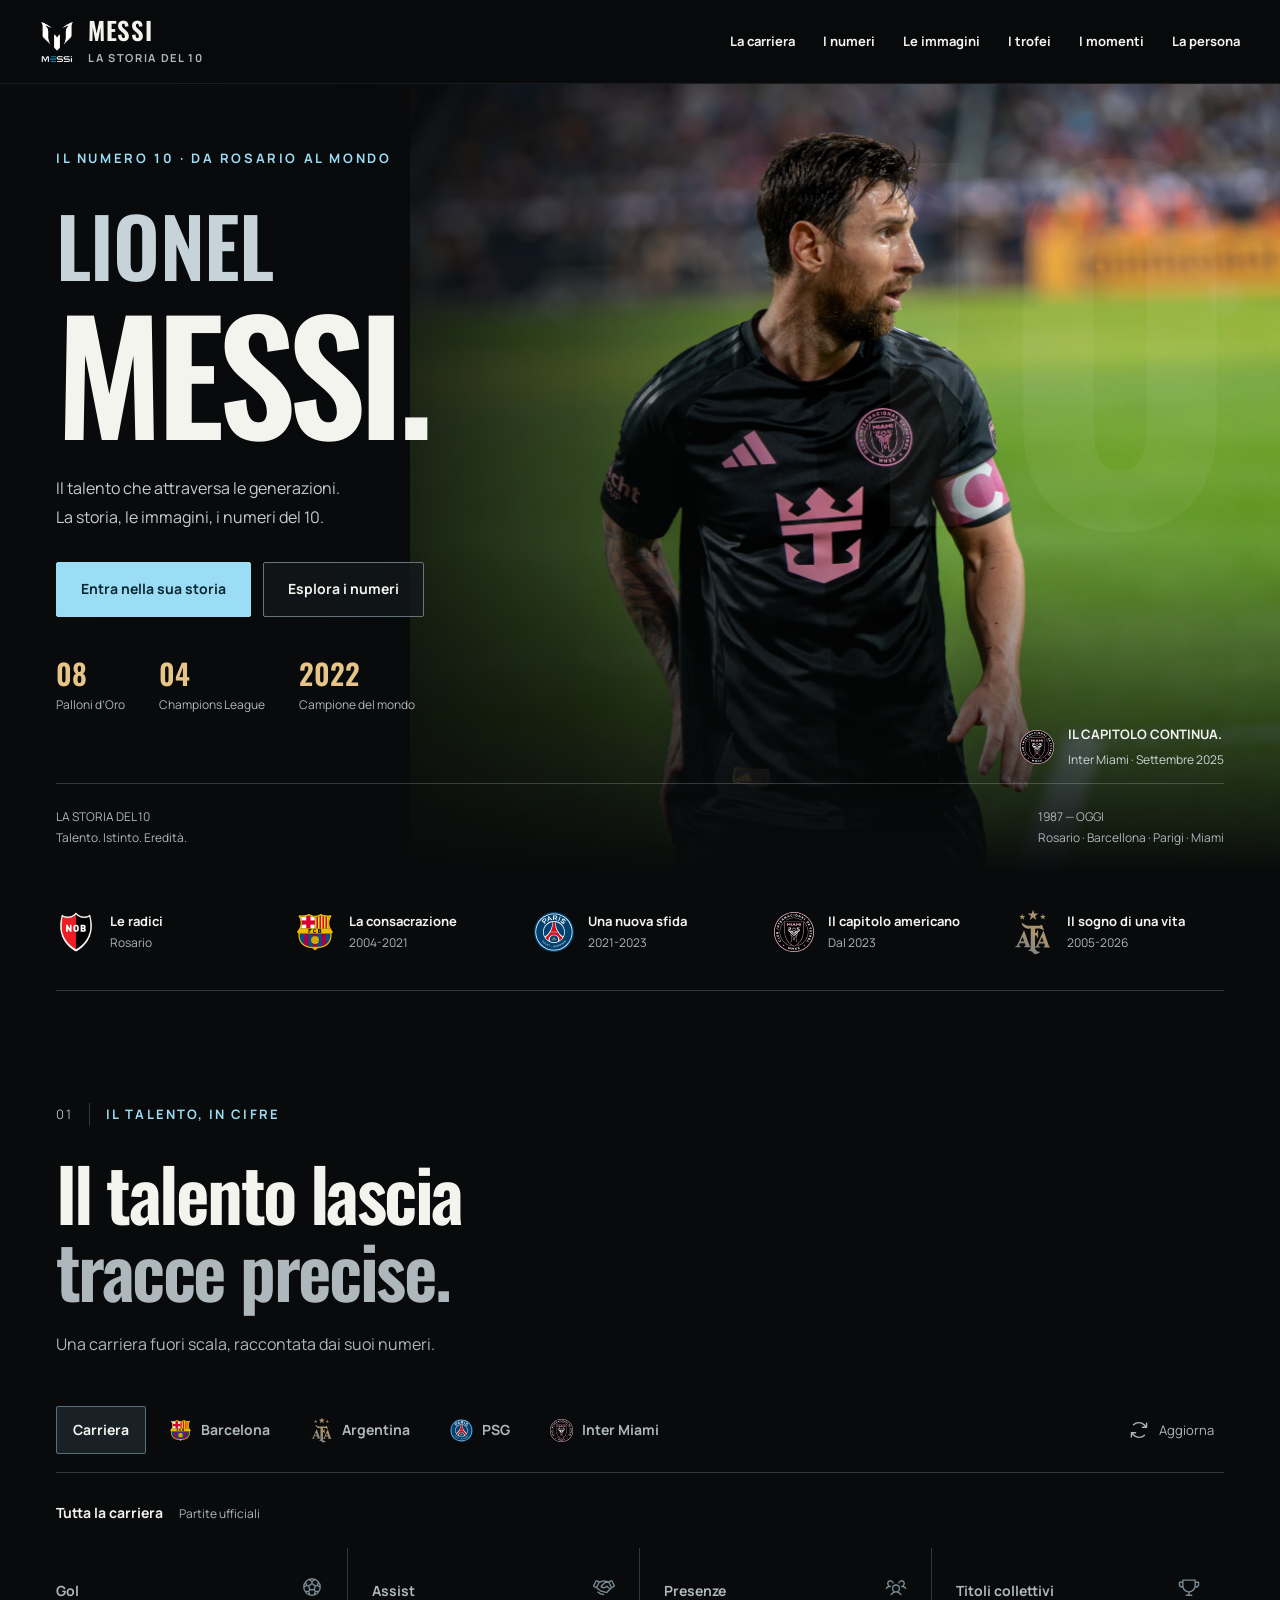
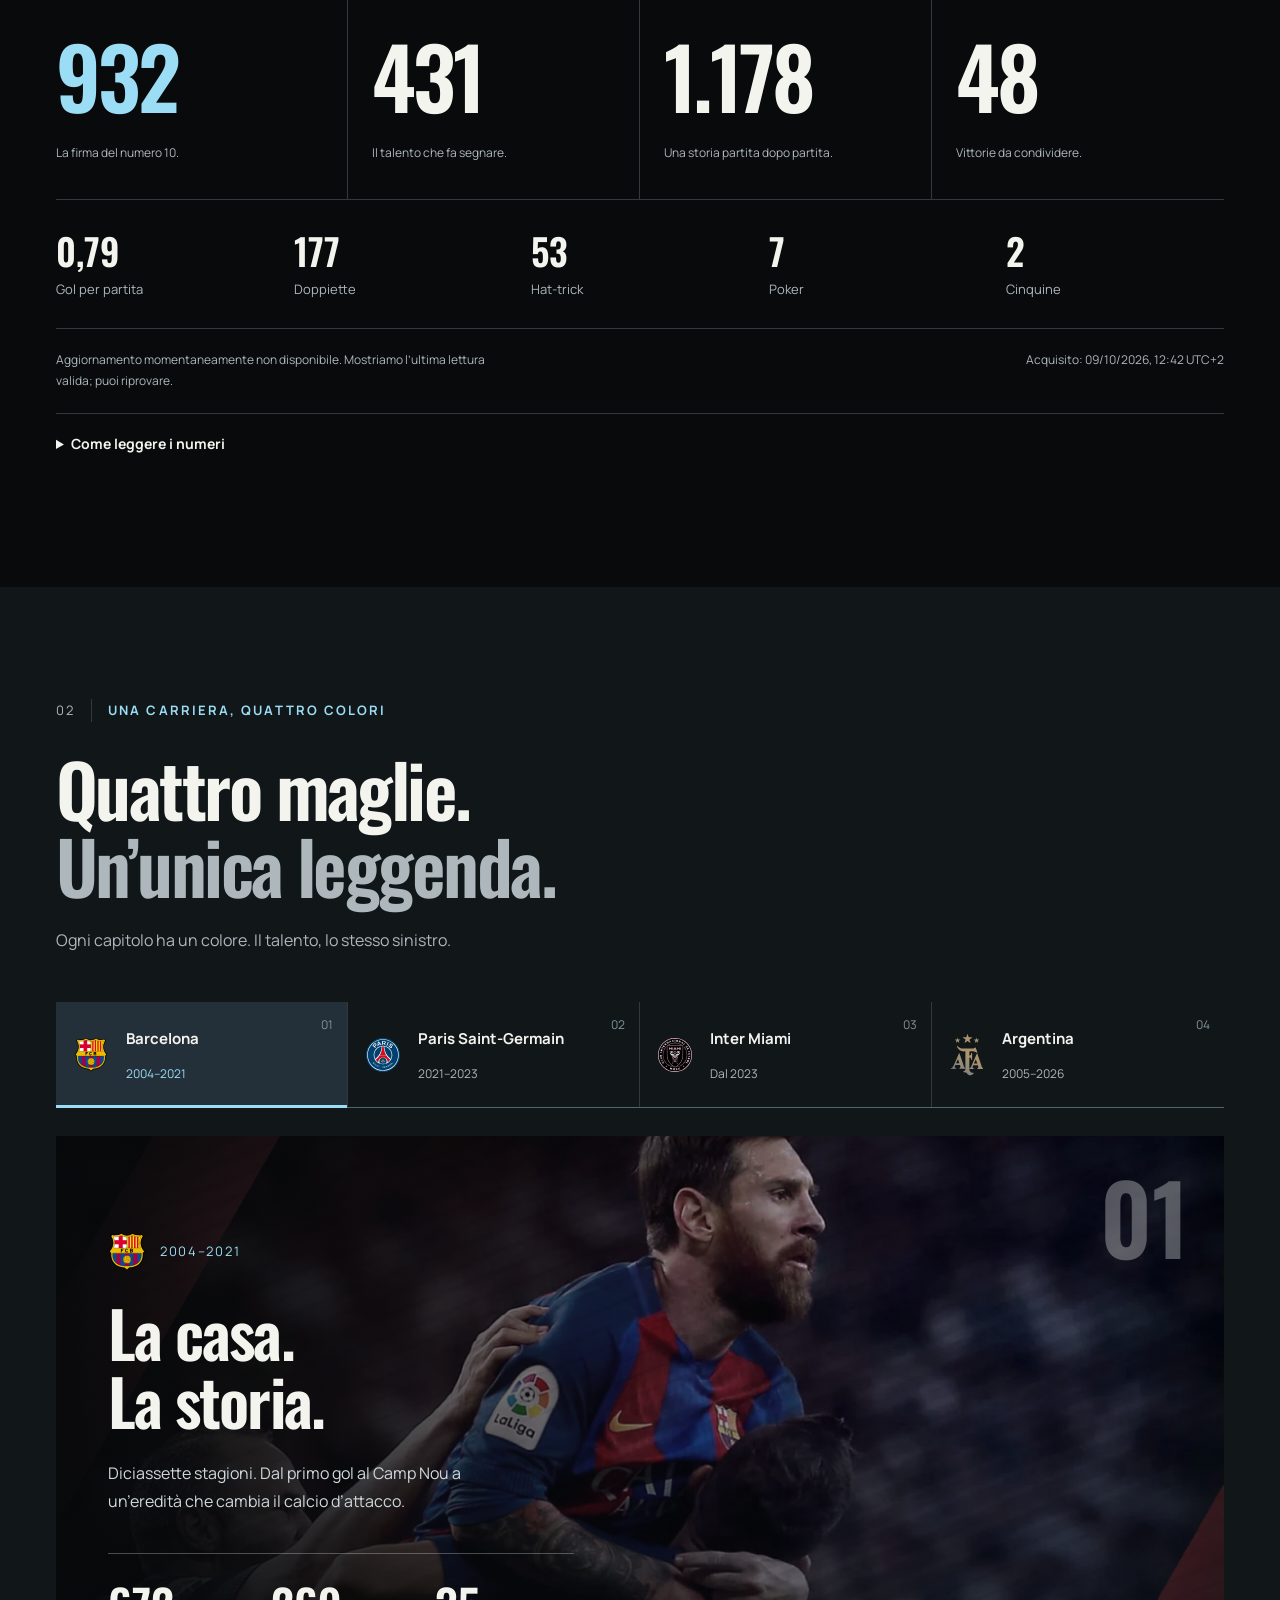
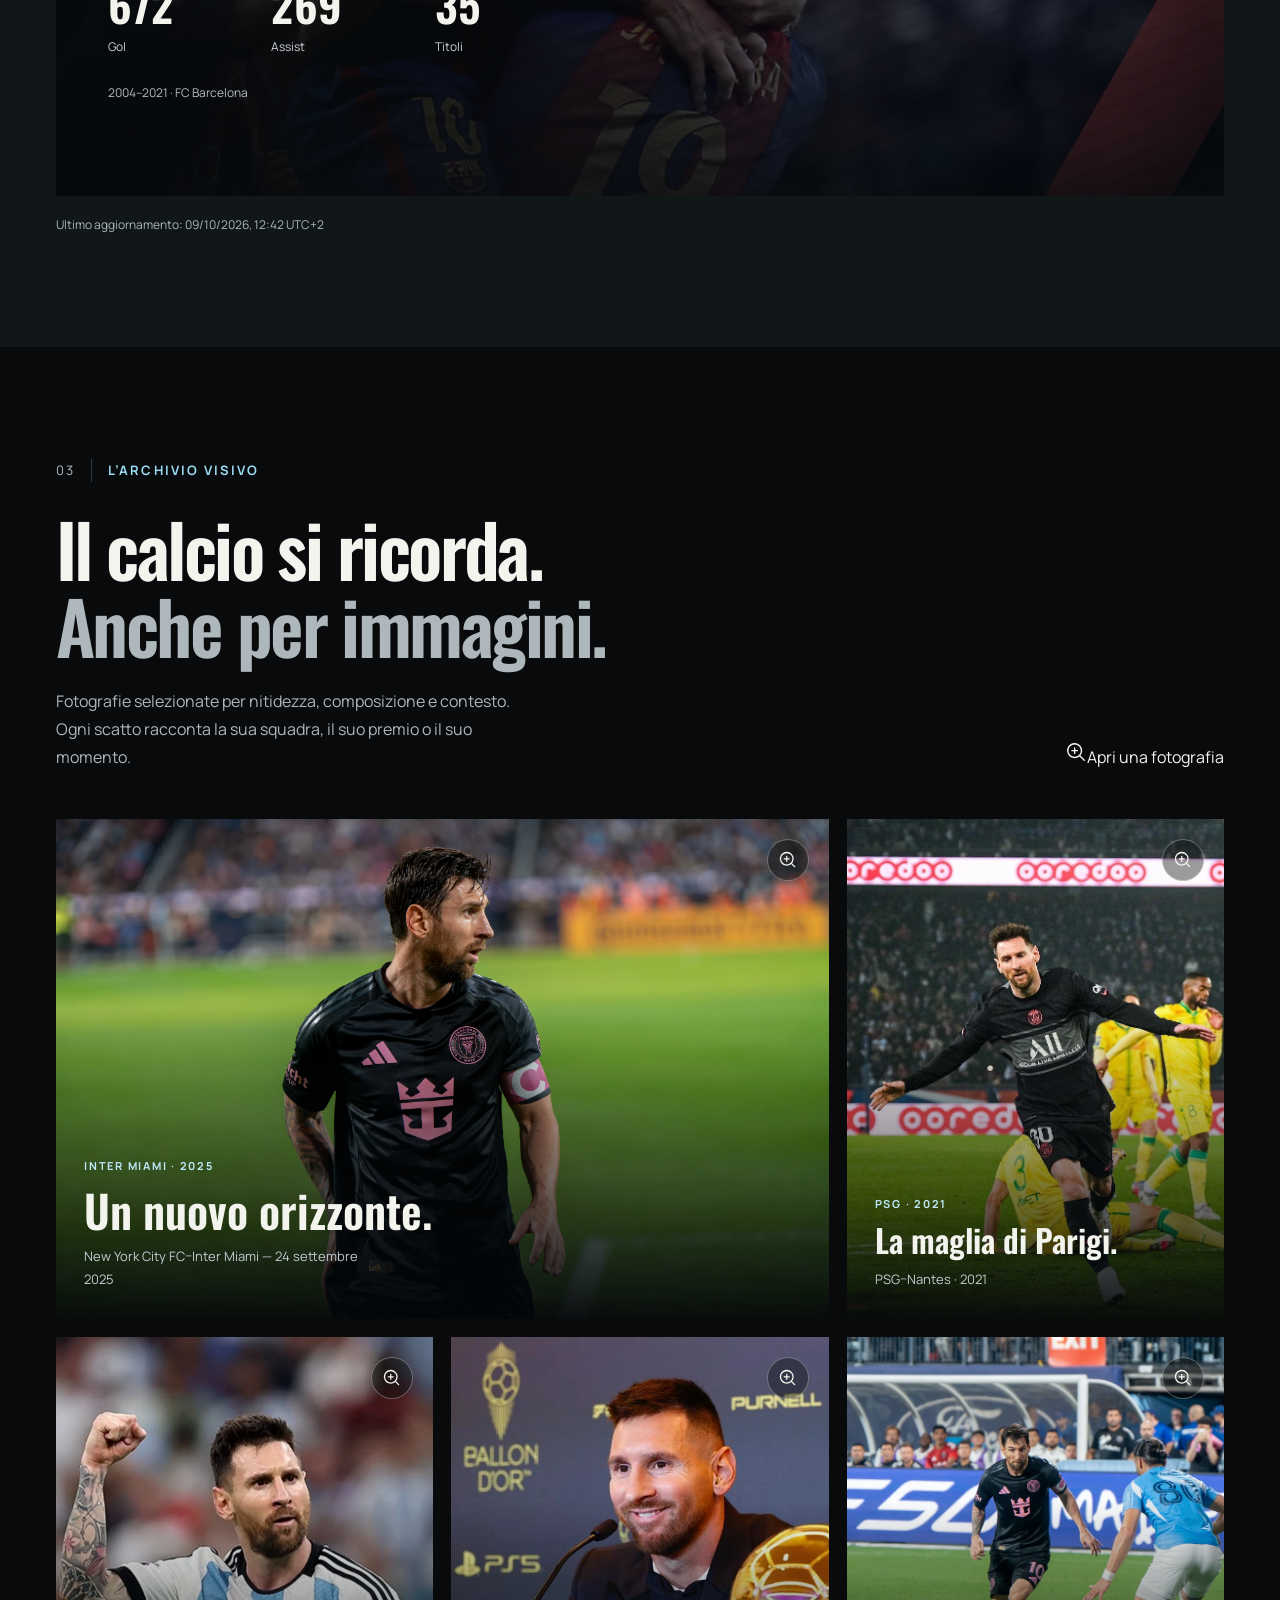
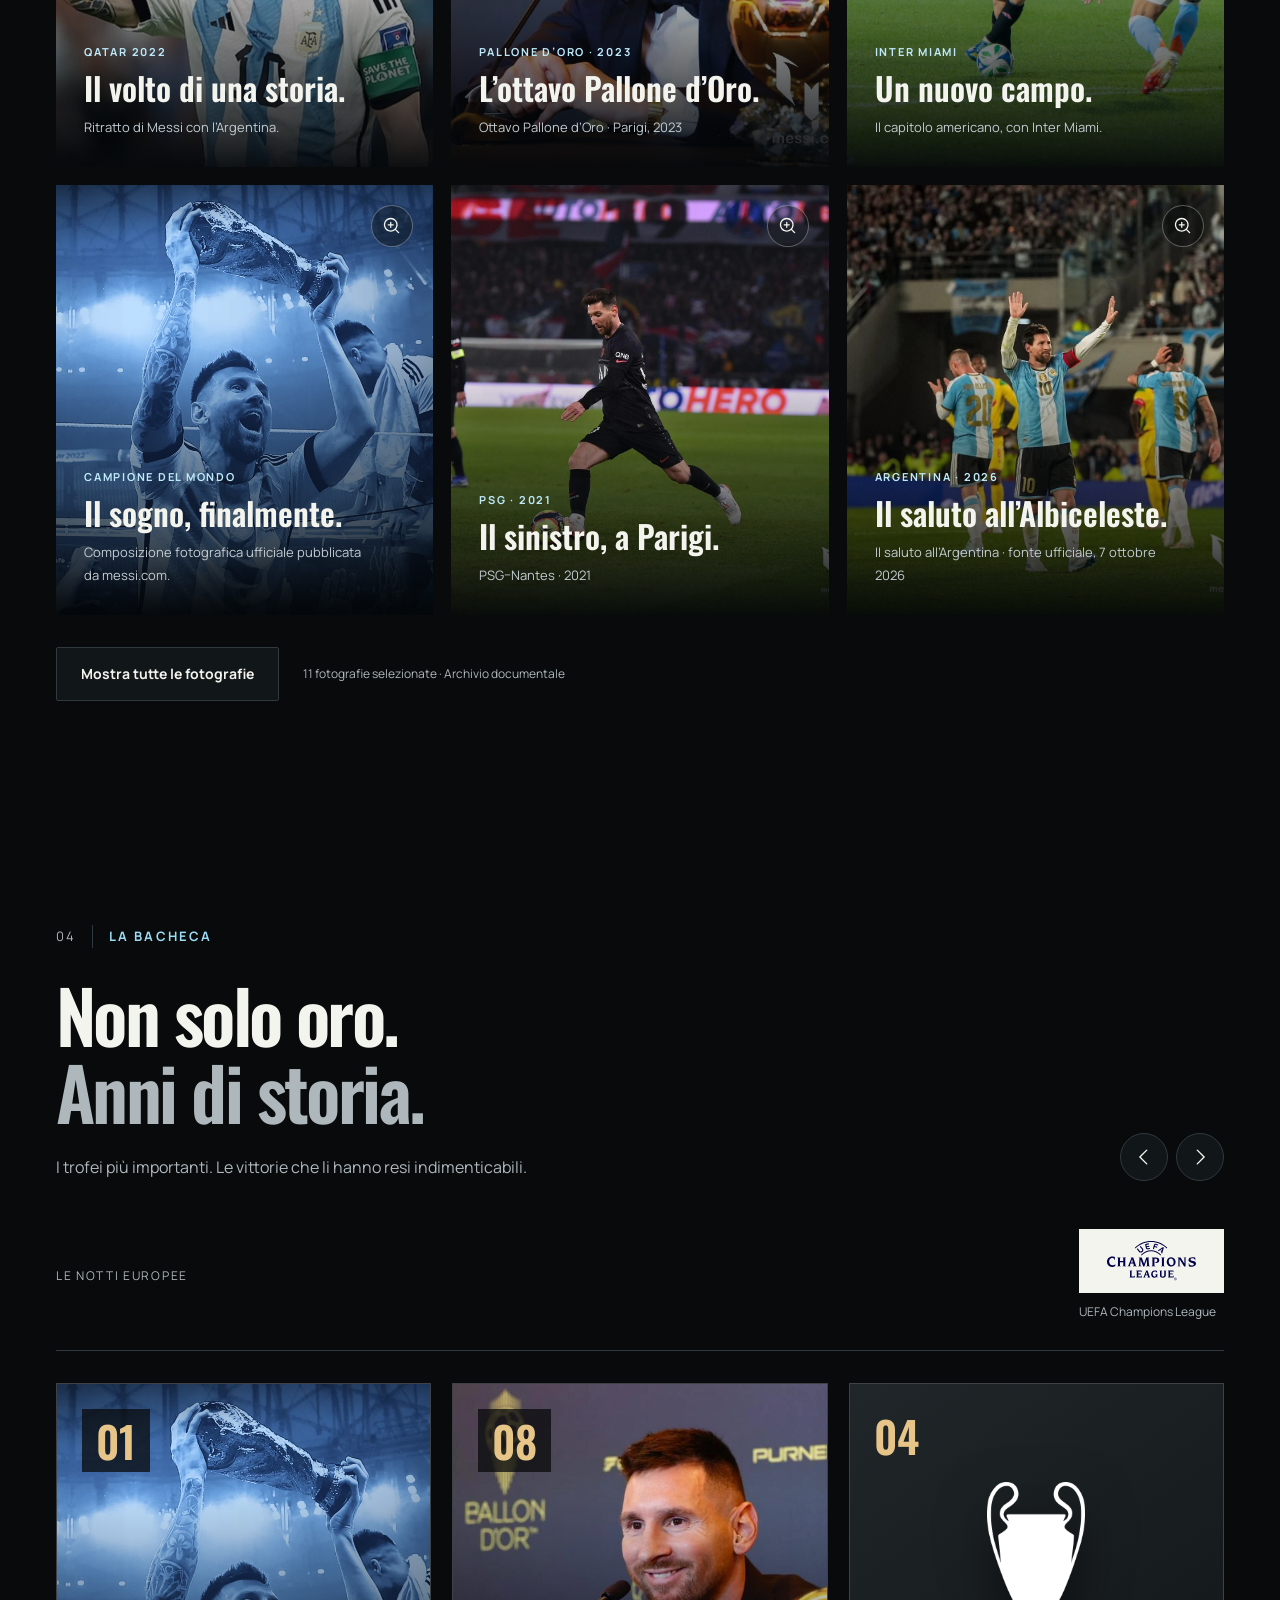
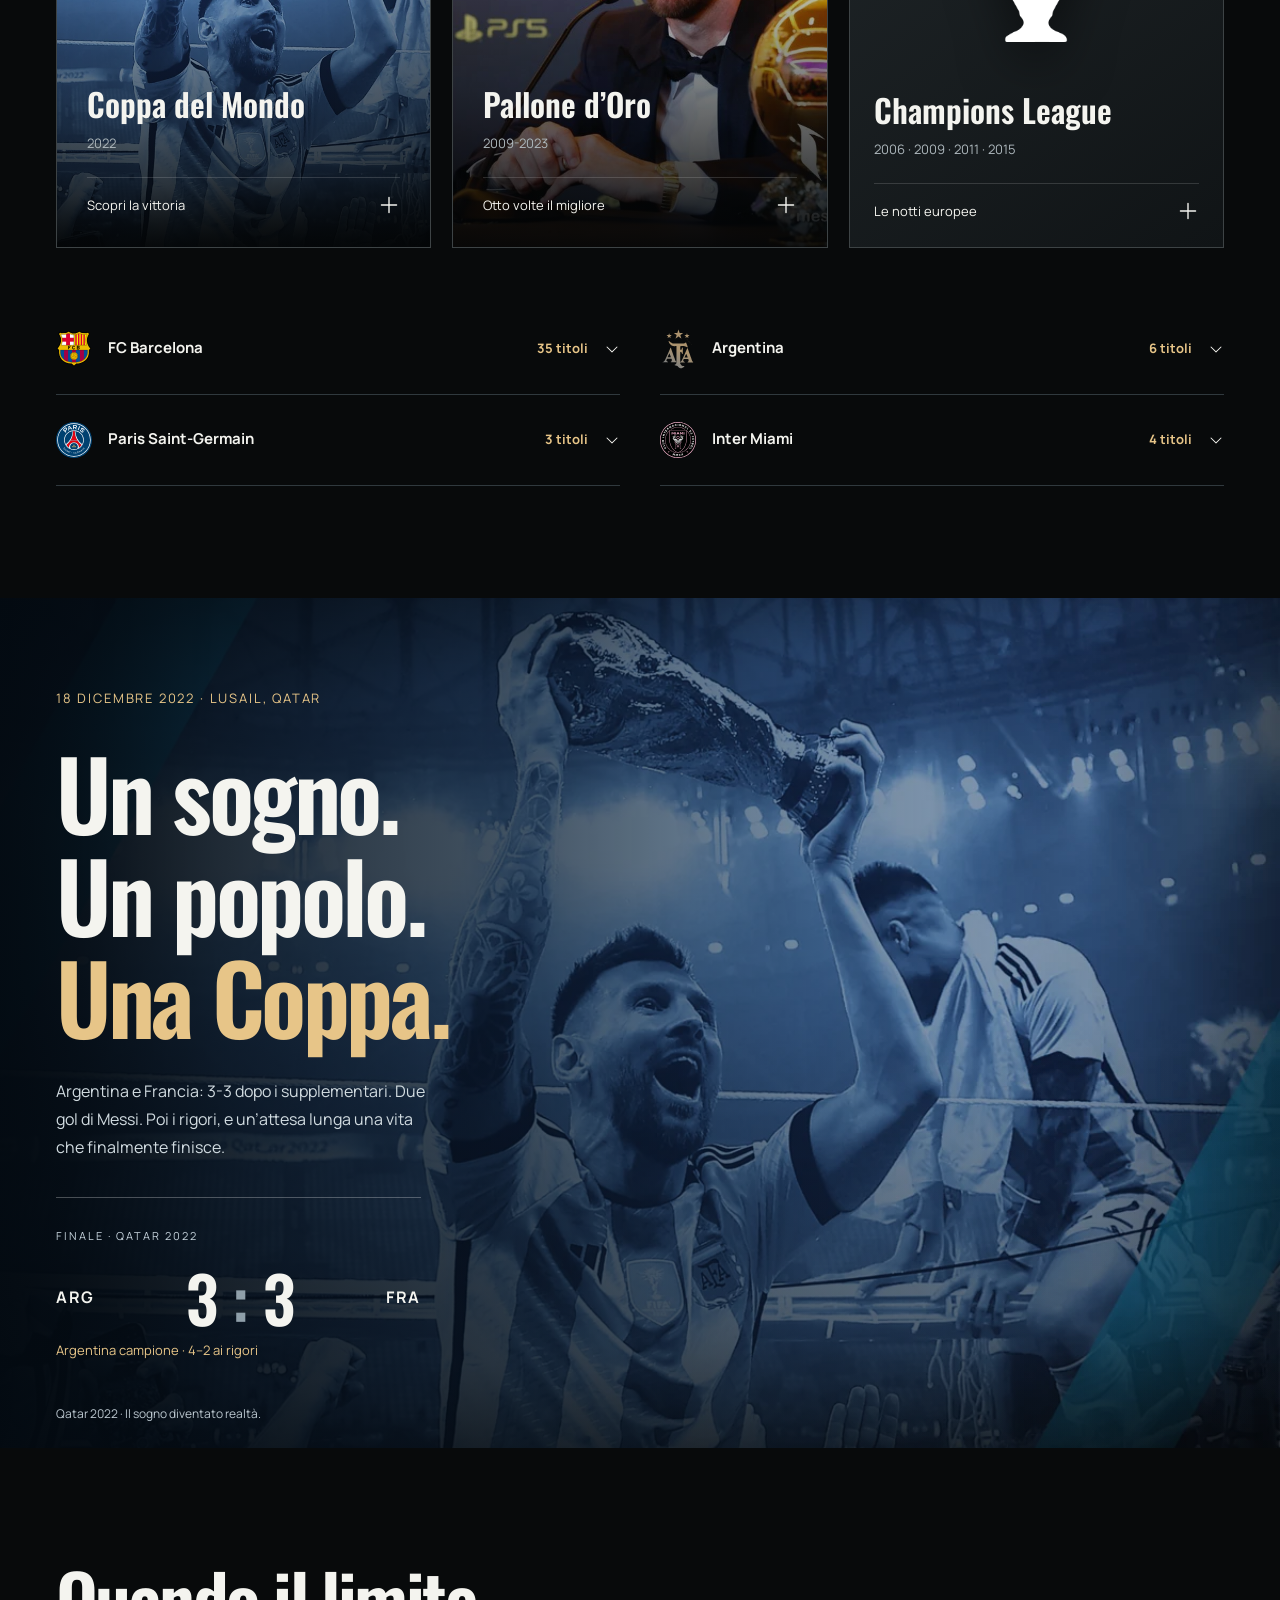
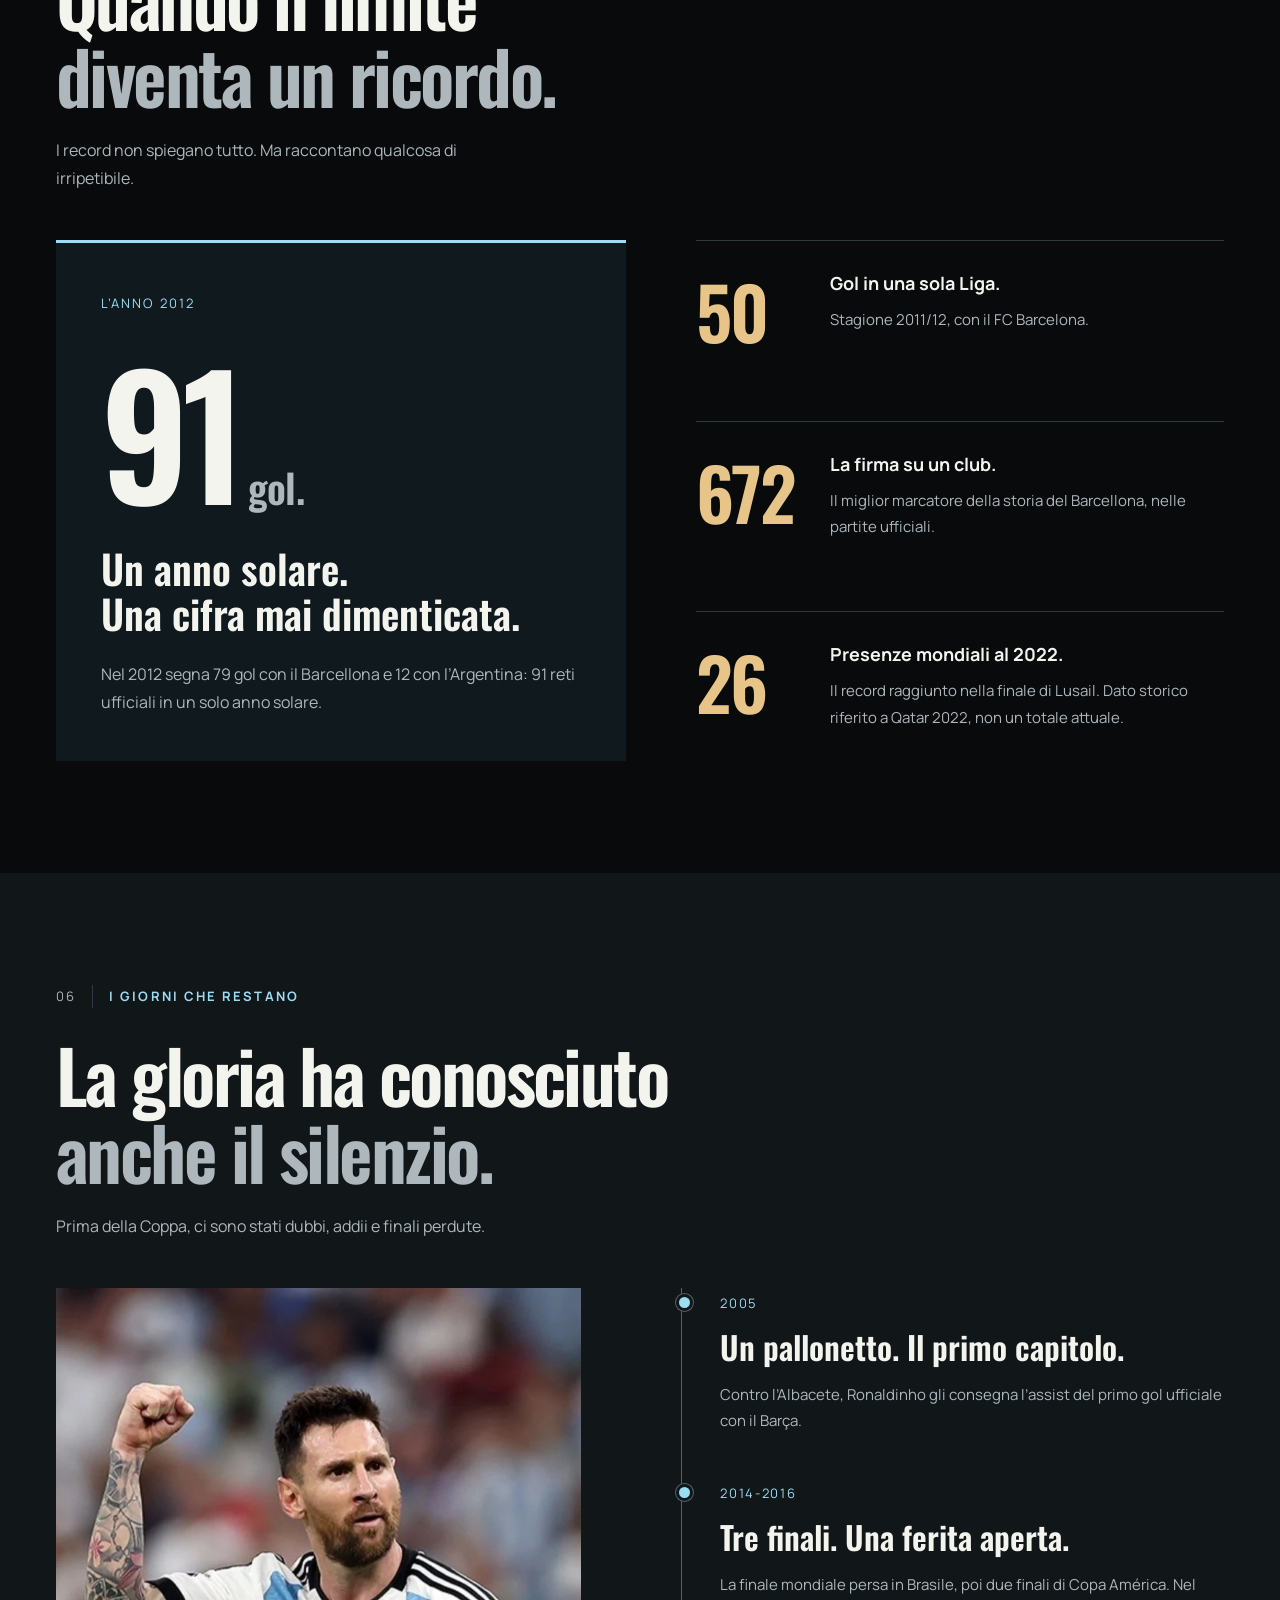
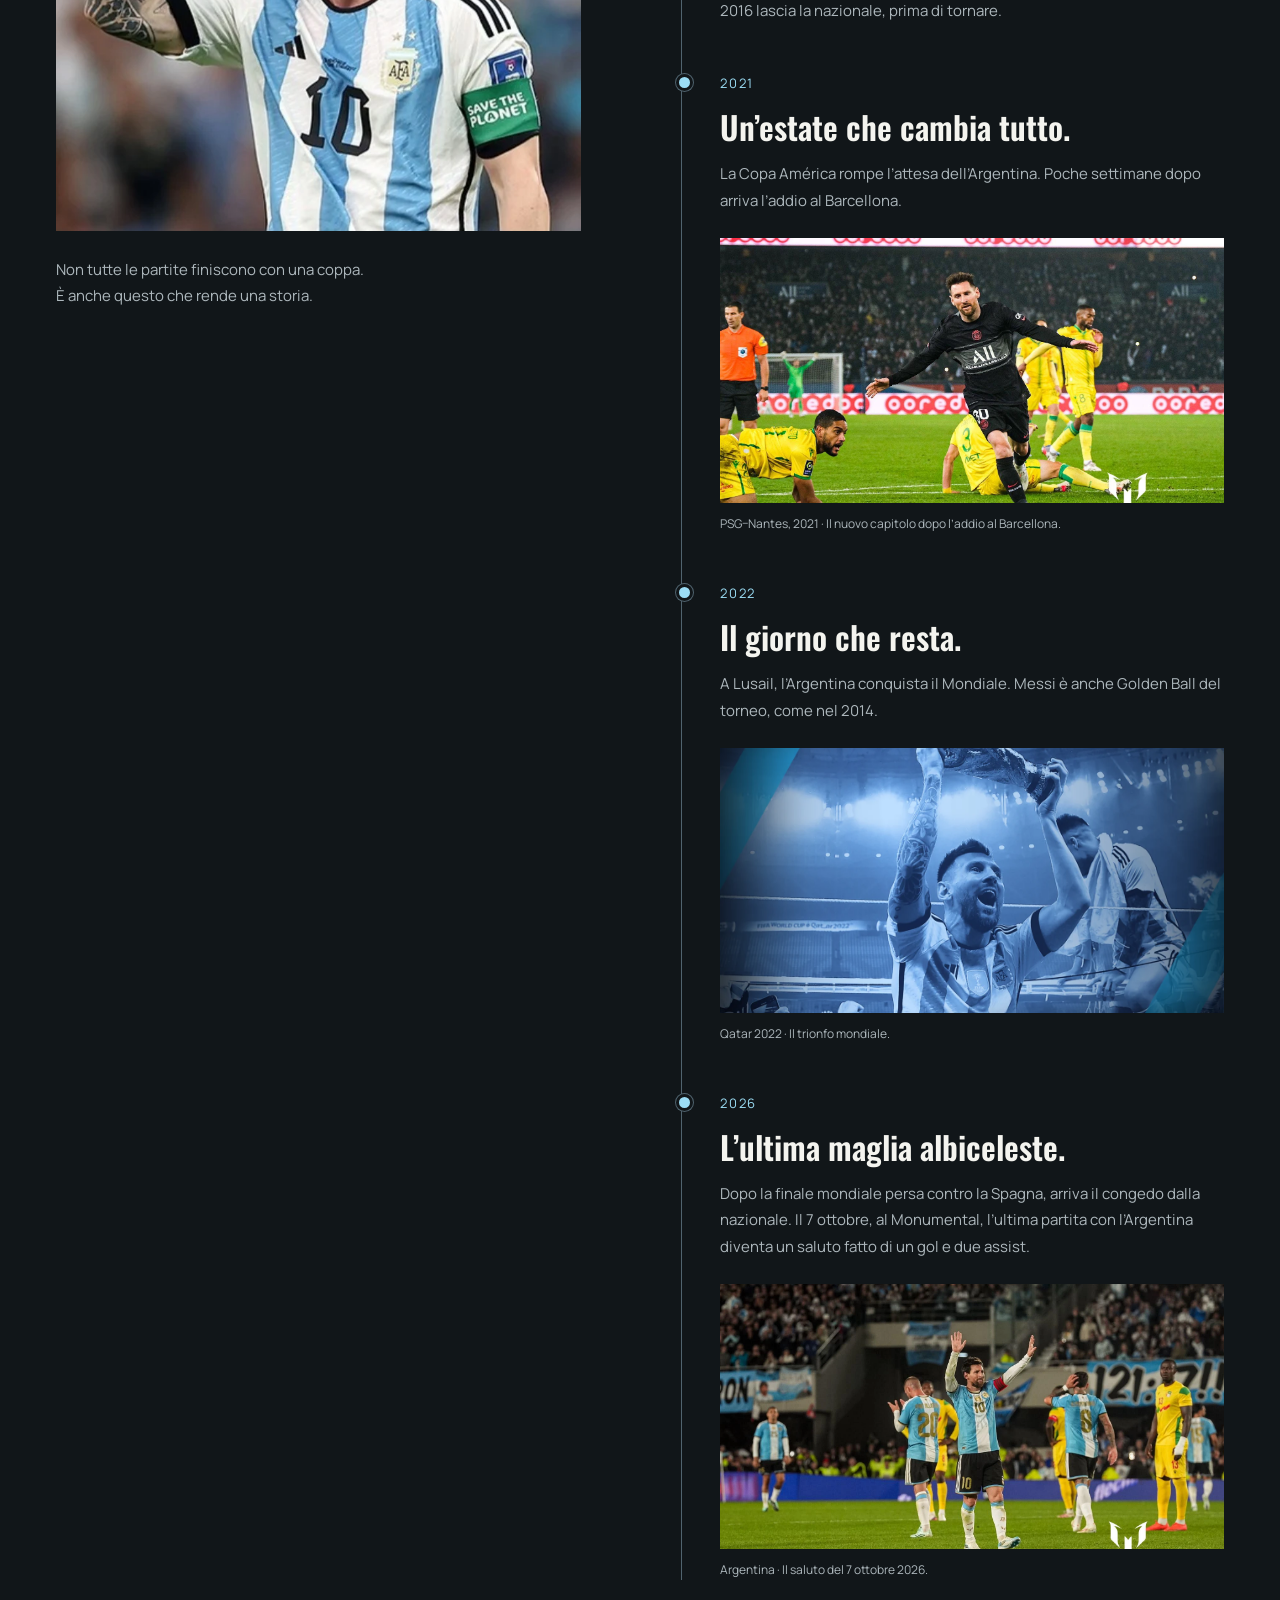
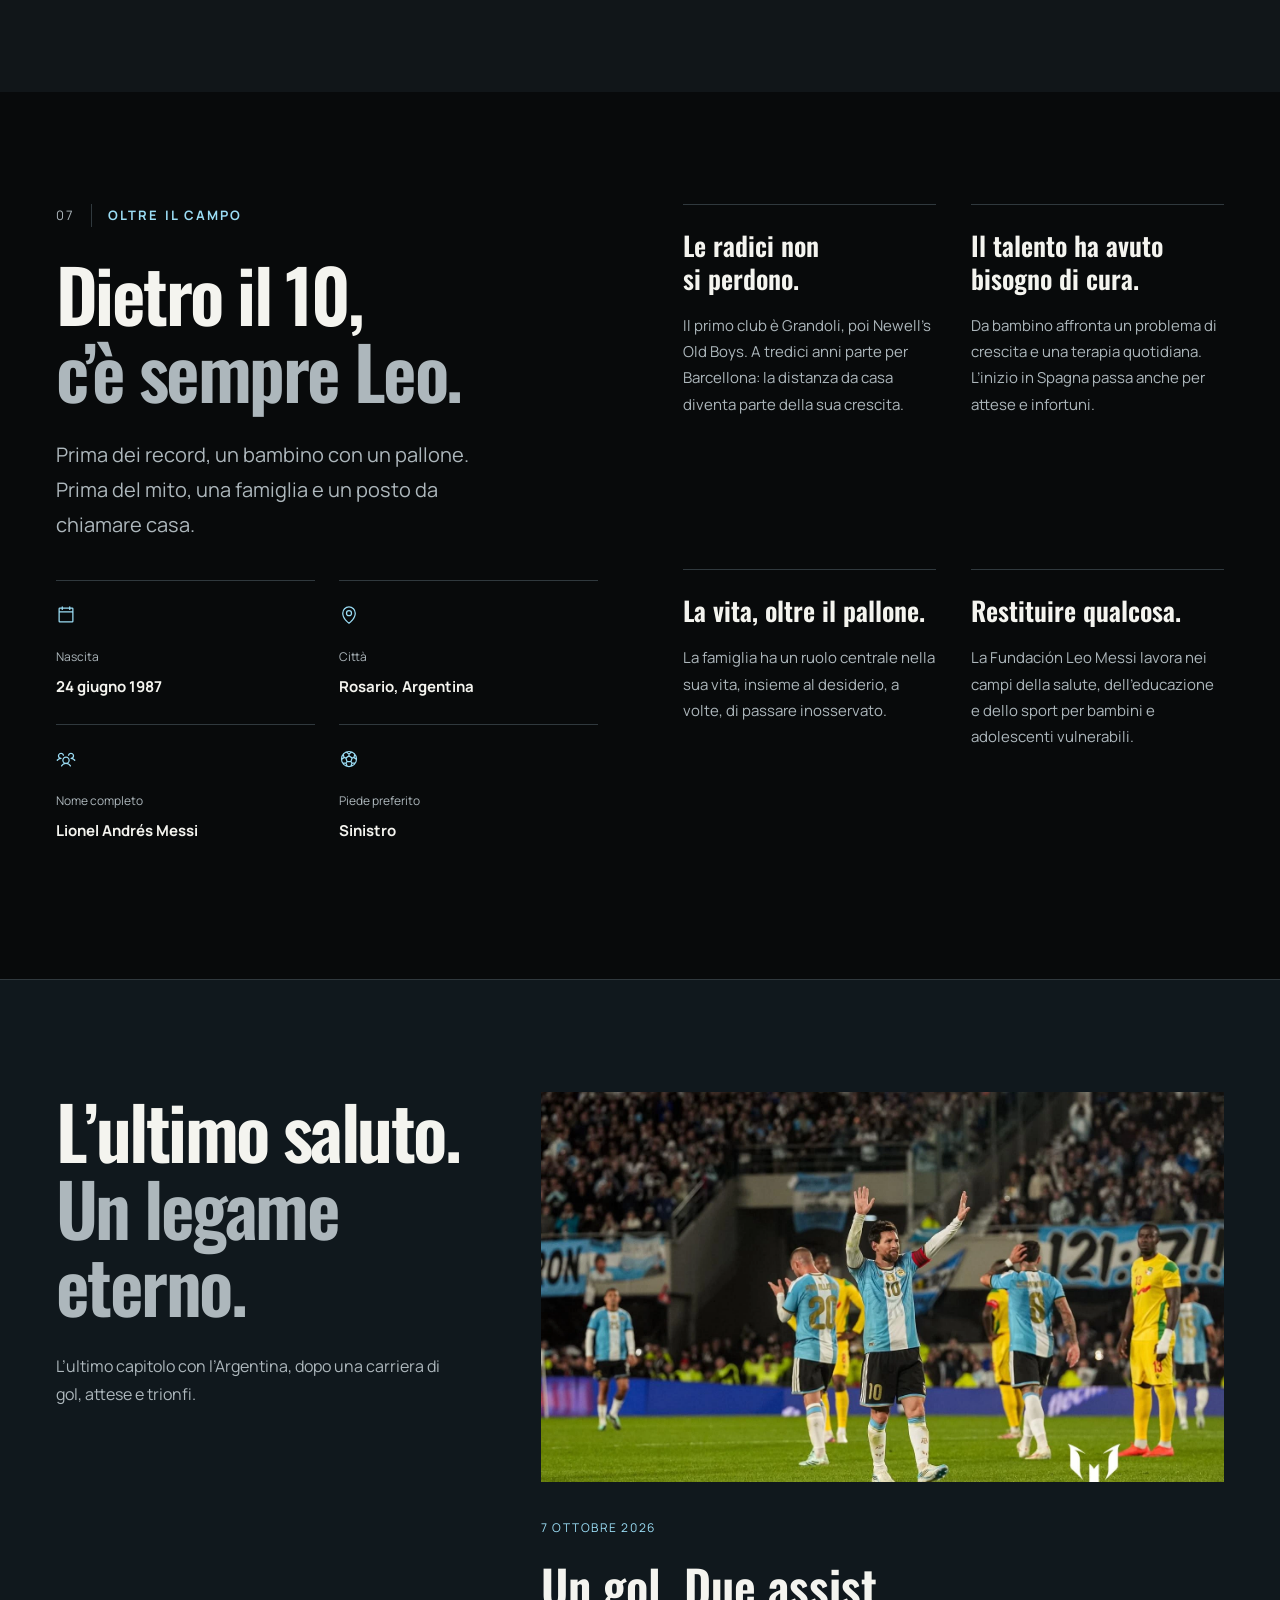
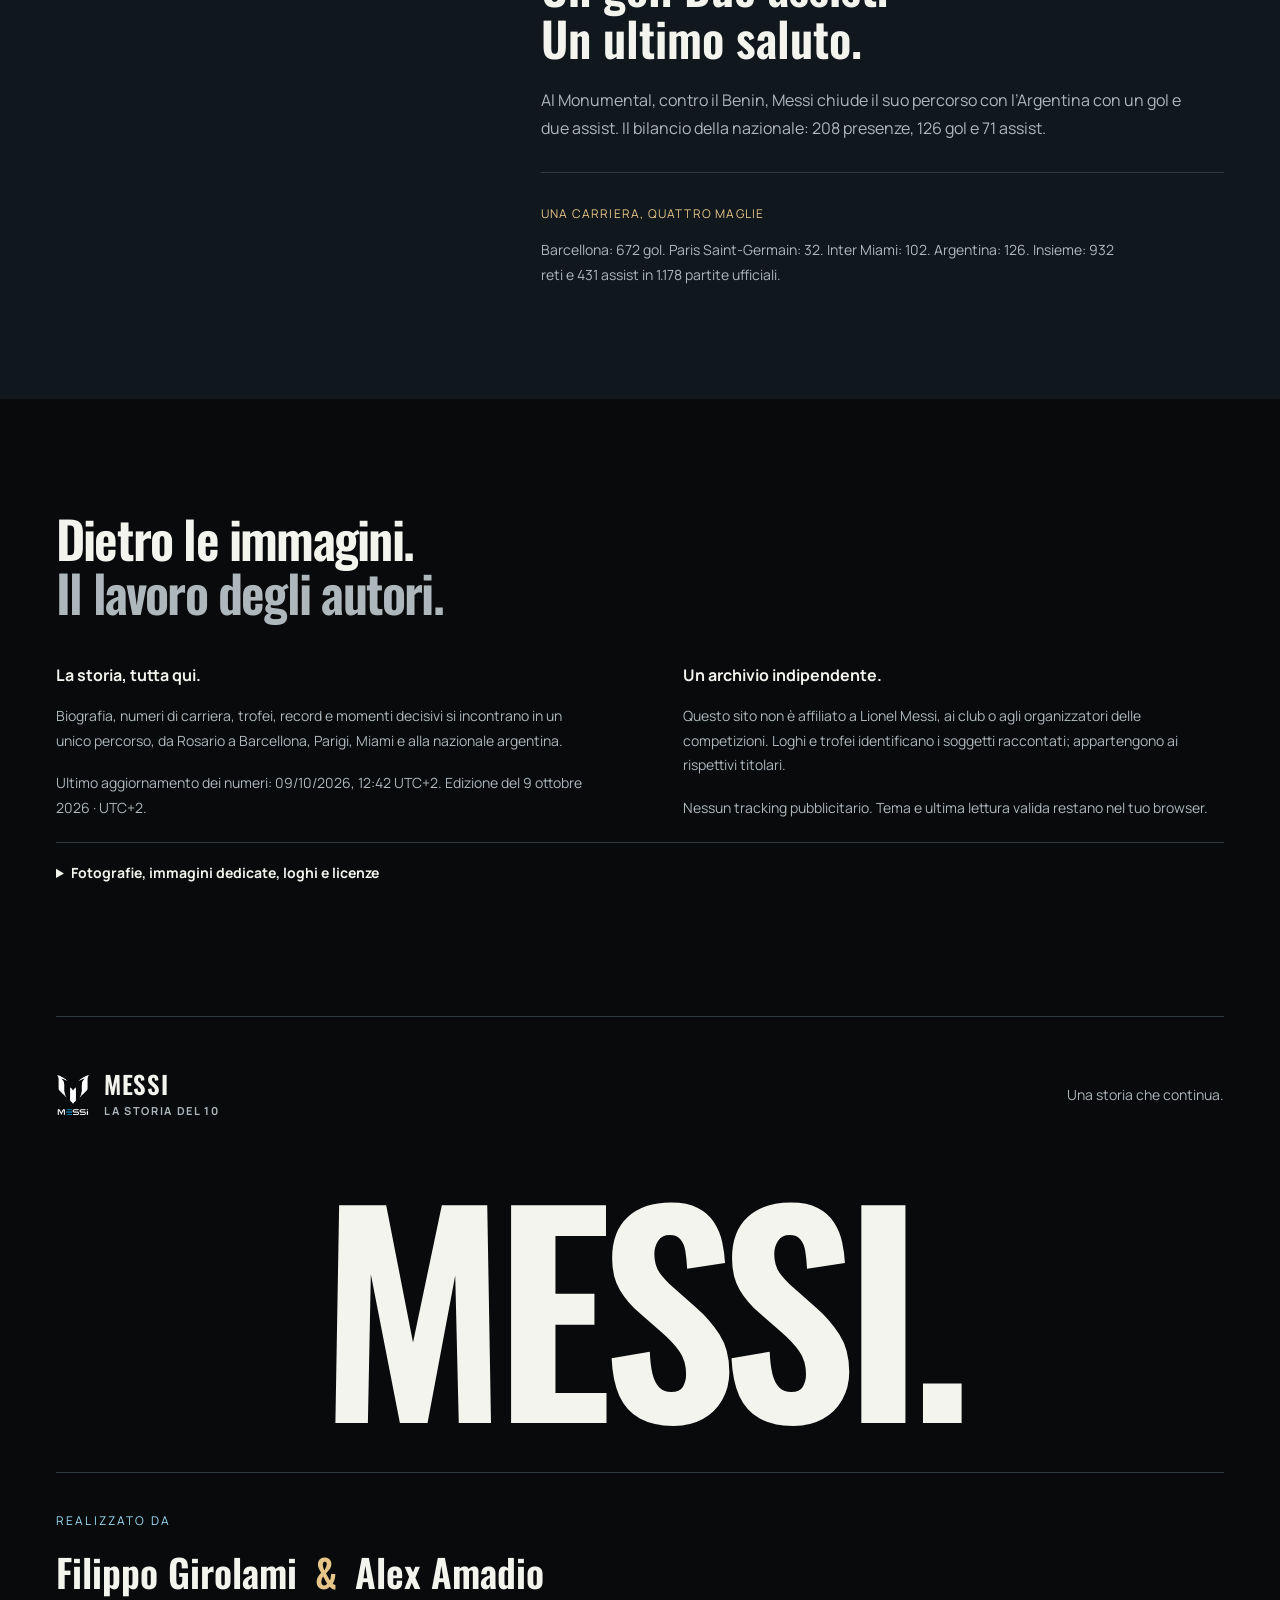
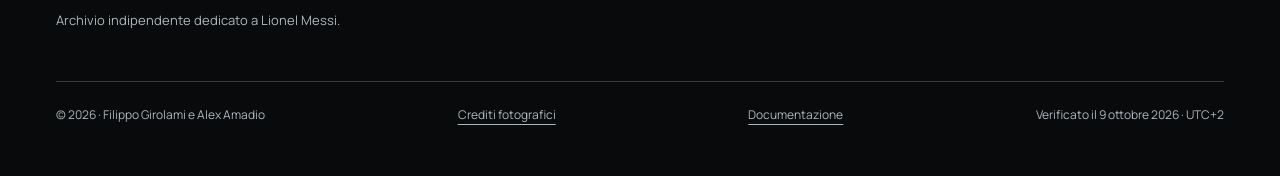
==== Sito/index.html @ af594efd "Add files via upload" ====
<!doctype html>
<html lang="it">
  <head>
    <meta charset="utf-8" />
    <meta content="width=device-width,initial-scale=1" name="viewport" />
    <meta content="dark" name="color-scheme" />
    <title>Lionel Messi · La storia del 10</title>
    <meta
      content="Lionel Messi: la storia, le fotografie, i trofei, i record e i numeri di una carriera irripetibile."
      name="description"
    />
    <meta content="Lionel Messi · La storia del 10" property="og:title" />
    <meta
      content="Il talento. I numeri. Le emozioni. Un archivio indipendente dedicato a Lionel Messi."
      property="og:description"
    />
    <meta content="website" property="og:type" />
    <link
      href="data:image/svg+xml,%3Csvg xmlns='http://www.w3.org/2000/svg' viewBox='0 0 64 64'%3E%3Crect width='64' height='64' rx='12' fill='%237bceef'/%3E%3Ctext x='32' y='44' fill='%230c1720' text-anchor='middle' font-size='38' font-family='sans-serif' font-weight='bold'%3E10%3C/text%3E%3C/svg%3E"
      rel="icon"
    />
    <link href="styles.css" rel="stylesheet" />
    <script src="media.js"></script>
    <script defer="" src="app.js"></script>
    <meta content="Filippo Girolami e Alex Amadio" name="author" />
    <link
      as="image"
      fetchpriority="high"
      href="assets/images/hero.webp"
      rel="preload"
    />
    <link
      as="font"
      crossorigin=""
      href="assets/fonts/manrope-400.woff"
      rel="preload"
      type="font/woff"
    />
    <link
      as="font"
      crossorigin=""
      href="assets/fonts/oswald-600.woff"
      rel="preload"
      type="font/woff"
    />
  </head>
  <body>
    <svg
      aria-hidden="true"
      class="icon-library"
      height="0"
      width="0"
      xmlns="http://www.w3.org/2000/svg"
    >
      <symbol id="icon-arrows-clockwise" viewBox="0 0 256 256">
        <path
          d="M224,48V96a8,8,0,0,1-8,8H168a8,8,0,0,1,0-16h28.69L182.06,73.37a79.56,79.56,0,0,0-56.13-23.43h-.45A79.52,79.52,0,0,0,69.59,72.71,8,8,0,0,1,58.41,61.27a96,96,0,0,1,135,.79L208,76.69V48a8,8,0,0,1,16,0ZM186.41,183.29a80,80,0,0,1-112.47-.66L59.31,168H88a8,8,0,0,0,0-16H40a8,8,0,0,0-8,8v48a8,8,0,0,0,16,0V179.31l14.63,14.63A95.43,95.43,0,0,0,130,222.06h.53a95.36,95.36,0,0,0,67.07-27.33,8,8,0,0,0-11.18-11.44Z"
        ></path>
      </symbol>
      <symbol id="icon-calendar-blank" viewBox="0 0 256 256">
        <path
          d="M208,32H184V24a8,8,0,0,0-16,0v8H88V24a8,8,0,0,0-16,0v8H48A16,16,0,0,0,32,48V208a16,16,0,0,0,16,16H208a16,16,0,0,0,16-16V48A16,16,0,0,0,208,32ZM72,48v8a8,8,0,0,0,16,0V48h80v8a8,8,0,0,0,16,0V48h24V80H48V48ZM208,208H48V96H208V208Z"
        ></path>
      </symbol>
      <symbol id="icon-caret-left" viewBox="0 0 256 256">
        <path
          d="M165.66,202.34a8,8,0,0,1-11.32,11.32l-80-80a8,8,0,0,1,0-11.32l80-80a8,8,0,0,1,11.32,11.32L91.31,128Z"
        ></path>
      </symbol>
      <symbol id="icon-caret-right" viewBox="0 0 256 256">
        <path
          d="M181.66,133.66l-80,80a8,8,0,0,1-11.32-11.32L164.69,128,90.34,53.66a8,8,0,0,1,11.32-11.32l80,80A8,8,0,0,1,181.66,133.66Z"
        ></path>
      </symbol>
      <symbol id="icon-chart-line-up" viewBox="0 0 256 256">
        <path
          d="M232,208a8,8,0,0,1-8,8H32a8,8,0,0,1-8-8V48a8,8,0,0,1,16,0V156.69l50.34-50.35a8,8,0,0,1,11.32,0L128,132.69,180.69,80H160a8,8,0,0,1,0-16h40a8,8,0,0,1,8,8v40a8,8,0,0,1-16,0V91.31l-58.34,58.35a8,8,0,0,1-11.32,0L96,123.31l-56,56V200H224A8,8,0,0,1,232,208Z"
        ></path>
      </symbol>
      <symbol id="icon-handshake" viewBox="0 0 256 256">
        <path
          d="M254.3,107.91,228.78,56.85a16,16,0,0,0-21.47-7.15L182.44,62.13,130.05,48.27a8.14,8.14,0,0,0-4.1,0L73.56,62.13,48.69,49.7a16,16,0,0,0-21.47,7.15L1.7,107.9a16,16,0,0,0,7.15,21.47l27,13.51,55.49,39.63a8.06,8.06,0,0,0,2.71,1.25l64,16a8,8,0,0,0,7.6-2.1l55.07-55.08,26.42-13.21a16,16,0,0,0,7.15-21.46Zm-54.89,33.37L165,113.72a8,8,0,0,0-10.68.61C136.51,132.27,116.66,130,104,122L147.24,80h31.81l27.21,54.41ZM41.53,64,62,74.22,36.43,125.27,16,115.06Zm116,119.13L99.42,168.61l-49.2-35.14,28-56L128,64.28l9.8,2.59-45,43.68-.08.09a16,16,0,0,0,2.72,24.81c20.56,13.13,45.37,11,64.91-5L188,152.66Zm62-57.87-25.52-51L214.47,64,240,115.06Zm-87.75,92.67a8,8,0,0,1-7.75,6.06,8.13,8.13,0,0,1-1.95-.24L80.41,213.33a7.89,7.89,0,0,1-2.71-1.25L51.35,193.26a8,8,0,0,1,9.3-13l25.11,17.94L126,208.24A8,8,0,0,1,131.82,217.94Z"
        ></path>
      </symbol>
      <symbol id="icon-heart" viewBox="0 0 256 256">
        <path
          d="M178,40c-20.65,0-38.73,8.88-50,23.89C116.73,48.88,98.65,40,78,40a62.07,62.07,0,0,0-62,62c0,70,103.79,126.66,108.21,129a8,8,0,0,0,7.58,0C136.21,228.66,240,172,240,102A62.07,62.07,0,0,0,178,40ZM128,214.8C109.74,204.16,32,155.69,32,102A46.06,46.06,0,0,1,78,56c19.45,0,35.78,10.36,42.6,27a8,8,0,0,0,14.8,0c6.82-16.67,23.15-27,42.6-27a46.06,46.06,0,0,1,46,46C224,155.61,146.24,204.15,128,214.8Z"
        ></path>
      </symbol>
      <symbol id="icon-image" viewBox="0 0 256 256">
        <path
          d="M216,40H40A16,16,0,0,0,24,56V200a16,16,0,0,0,16,16H216a16,16,0,0,0,16-16V56A16,16,0,0,0,216,40Zm0,16V158.75l-26.07-26.06a16,16,0,0,0-22.63,0l-20,20-44-44a16,16,0,0,0-22.62,0L40,149.37V56ZM40,172l52-52,80,80H40Zm176,28H194.63l-36-36,20-20L216,181.38V200ZM144,100a12,12,0,1,1,12,12A12,12,0,0,1,144,100Z"
        ></path>
      </symbol>
      <symbol id="icon-info" viewBox="0 0 256 256">
        <path
          d="M128,24A104,104,0,1,0,232,128,104.11,104.11,0,0,0,128,24Zm0,192a88,88,0,1,1,88-88A88.1,88.1,0,0,1,128,216Zm16-40a8,8,0,0,1-8,8,16,16,0,0,1-16-16V128a8,8,0,0,1,0-16,16,16,0,0,1,16,16v40A8,8,0,0,1,144,176ZM112,84a12,12,0,1,1,12,12A12,12,0,0,1,112,84Z"
        ></path>
      </symbol>
      <symbol id="icon-lightning" viewBox="0 0 256 256">
        <path
          d="M215.79,118.17a8,8,0,0,0-5-5.66L153.18,90.9l14.66-73.33a8,8,0,0,0-13.69-7l-112,120a8,8,0,0,0,3,13l57.63,21.61L88.16,238.43a8,8,0,0,0,13.69,7l112-120A8,8,0,0,0,215.79,118.17ZM109.37,214l10.47-52.38a8,8,0,0,0-5-9.06L62,132.71l84.62-90.66L136.16,94.43a8,8,0,0,0,5,9.06l52.8,19.8Z"
        ></path>
      </symbol>
      <symbol id="icon-list" viewBox="0 0 256 256">
        <path
          d="M224,128a8,8,0,0,1-8,8H40a8,8,0,0,1,0-16H216A8,8,0,0,1,224,128ZM40,72H216a8,8,0,0,0,0-16H40a8,8,0,0,0,0,16ZM216,184H40a8,8,0,0,0,0,16H216a8,8,0,0,0,0-16Z"
        ></path>
      </symbol>
      <symbol id="icon-magnifying-glass-plus" viewBox="0 0 256 256">
        <path
          d="M152,112a8,8,0,0,1-8,8H120v24a8,8,0,0,1-16,0V120H80a8,8,0,0,1,0-16h24V80a8,8,0,0,1,16,0v24h24A8,8,0,0,1,152,112Zm77.66,117.66a8,8,0,0,1-11.32,0l-50.06-50.07a88.11,88.11,0,1,1,11.31-11.31l50.07,50.06A8,8,0,0,1,229.66,229.66ZM112,184a72,72,0,1,0-72-72A72.08,72.08,0,0,0,112,184Z"
        ></path>
      </symbol>
      <symbol id="icon-map-pin" viewBox="0 0 256 256">
        <path
          d="M128,64a40,40,0,1,0,40,40A40,40,0,0,0,128,64Zm0,64a24,24,0,1,1,24-24A24,24,0,0,1,128,128Zm0-112a88.1,88.1,0,0,0-88,88c0,31.4,14.51,64.68,42,96.25a254.19,254.19,0,0,0,41.45,38.3,8,8,0,0,0,9.18,0A254.19,254.19,0,0,0,174,200.25c27.45-31.57,42-64.85,42-96.25A88.1,88.1,0,0,0,128,16Zm0,206c-16.53-13-72-60.75-72-118a72,72,0,0,1,144,0C200,161.23,144.53,209,128,222Z"
        ></path>
      </symbol>
      <symbol id="icon-medal" viewBox="0 0 256 256">
        <path
          d="M216,96A88,88,0,1,0,72,163.83V240a8,8,0,0,0,11.58,7.16L128,225l44.43,22.21A8.07,8.07,0,0,0,176,248a8,8,0,0,0,8-8V163.83A87.85,87.85,0,0,0,216,96ZM56,96a72,72,0,1,1,72,72A72.08,72.08,0,0,1,56,96ZM168,227.06l-36.43-18.21a8,8,0,0,0-7.16,0L88,227.06V174.37a87.89,87.89,0,0,0,80,0ZM128,152A56,56,0,1,0,72,96,56.06,56.06,0,0,0,128,152Zm0-96A40,40,0,1,1,88,96,40,40,0,0,1,128,56Z"
        ></path>
      </symbol>
      <symbol id="icon-plus" viewBox="0 0 256 256">
        <path
          d="M224,128a8,8,0,0,1-8,8H136v80a8,8,0,0,1-16,0V136H40a8,8,0,0,1,0-16h80V40a8,8,0,0,1,16,0v80h80A8,8,0,0,1,224,128Z"
        ></path>
      </symbol>
      <symbol id="icon-shield-check" viewBox="0 0 256 256">
        <path
          d="M208,40H48A16,16,0,0,0,32,56v56c0,52.72,25.52,84.67,46.93,102.19,23.06,18.86,46,25.26,47,25.53a8,8,0,0,0,4.2,0c1-.27,23.91-6.67,47-25.53C198.48,196.67,224,164.72,224,112V56A16,16,0,0,0,208,40Zm0,72c0,37.07-13.66,67.16-40.6,89.42A129.3,129.3,0,0,1,128,223.62a128.25,128.25,0,0,1-38.92-21.81C61.82,179.51,48,149.3,48,112l0-56,160,0ZM82.34,141.66a8,8,0,0,1,11.32-11.32L112,148.69l50.34-50.35a8,8,0,0,1,11.32,11.32l-56,56a8,8,0,0,1-11.32,0Z"
        ></path>
      </symbol>
      <symbol id="icon-soccer-ball" viewBox="0 0 256 256">
        <path
          d="M128,24A104,104,0,1,0,232,128,104.11,104.11,0,0,0,128,24Zm76.52,147.42H170.9l-9.26-12.76,12.63-36.78,15-4.89,26.24,20.13A87.38,87.38,0,0,1,204.52,171.42Zm-164-34.3L66.71,117l15,4.89,12.63,36.78L85.1,171.42H51.48A87.38,87.38,0,0,1,40.47,137.12Zm10-50.64,5.51,18.6L40.71,116.77A87.33,87.33,0,0,1,50.43,86.48ZM109,152,97.54,118.65,128,97.71l30.46,20.94L147,152Zm91.07-46.92,5.51-18.6a87.33,87.33,0,0,1,9.72,30.29Zm-6.2-35.38-9.51,32.08-15.07,4.89L136,83.79V68.21l29.09-20A88.58,88.58,0,0,1,193.86,69.7ZM146.07,41.87,128,54.29,109.93,41.87a88.24,88.24,0,0,1,36.14,0ZM90.91,48.21l29.09,20V83.79L86.72,106.67l-15.07-4.89L62.14,69.7A88.58,88.58,0,0,1,90.91,48.21ZM63.15,187.42H83.52l7.17,20.27A88.4,88.4,0,0,1,63.15,187.42ZM110,214.13,98.12,180.71,107.35,168h41.3l9.23,12.71-11.83,33.42a88,88,0,0,1-36.1,0Zm55.36-6.44,7.17-20.27h20.37A88.4,88.4,0,0,1,165.31,207.69Z"
        ></path>
      </symbol>
      <symbol id="icon-trophy" viewBox="0 0 256 256">
        <path
          d="M232,64H208V48a8,8,0,0,0-8-8H56a8,8,0,0,0-8,8V64H24A16,16,0,0,0,8,80V96a40,40,0,0,0,40,40h3.65A80.13,80.13,0,0,0,120,191.61V216H96a8,8,0,0,0,0,16h64a8,8,0,0,0,0-16H136V191.58c31.94-3.23,58.44-25.64,68.08-55.58H208a40,40,0,0,0,40-40V80A16,16,0,0,0,232,64ZM48,120A24,24,0,0,1,24,96V80H48v32q0,4,.39,8Zm144-8.9c0,35.52-29,64.64-64,64.9a64,64,0,0,1-64-64V56H192ZM232,96a24,24,0,0,1-24,24h-.5a81.81,81.81,0,0,0,.5-8.9V80h24Z"
        ></path>
      </symbol>
      <symbol id="icon-users-three" viewBox="0 0 256 256">
        <path
          d="M244.8,150.4a8,8,0,0,1-11.2-1.6A51.6,51.6,0,0,0,192,128a8,8,0,0,1-7.37-4.89,8,8,0,0,1,0-6.22A8,8,0,0,1,192,112a24,24,0,1,0-23.24-30,8,8,0,1,1-15.5-4A40,40,0,1,1,219,117.51a67.94,67.94,0,0,1,27.43,21.68A8,8,0,0,1,244.8,150.4ZM190.92,212a8,8,0,1,1-13.84,8,57,57,0,0,0-98.16,0,8,8,0,1,1-13.84-8,72.06,72.06,0,0,1,33.74-29.92,48,48,0,1,1,58.36,0A72.06,72.06,0,0,1,190.92,212ZM128,176a32,32,0,1,0-32-32A32,32,0,0,0,128,176ZM72,120a8,8,0,0,0-8-8A24,24,0,1,1,87.24,82a8,8,0,1,0,15.5-4A40,40,0,1,0,37,117.51,67.94,67.94,0,0,0,9.6,139.19a8,8,0,1,0,12.8,9.61A51.6,51.6,0,0,1,64,128,8,8,0,0,0,72,120Z"
        ></path>
      </symbol>
      <symbol id="icon-x" viewBox="0 0 256 256">
        <path
          d="M205.66,194.34a8,8,0,0,1-11.32,11.32L128,139.31,61.66,205.66a8,8,0,0,1-11.32-11.32L116.69,128,50.34,61.66A8,8,0,0,1,61.66,50.34L128,116.69l66.34-66.35a8,8,0,0,1,11.32,11.32L139.31,128Z"
        ></path>
      </symbol>
    </svg>
    <a class="skip" href="#main">Salta al contenuto</a>
    <header class="site-header">
      <a aria-label="Lionel Messi, inizio" class="identity" href="#main"
        ><img
          alt=""
          data-media="messi-logo"
          decoding="async"
          height="42"
          src="assets/images/messi-logo.png"
          width="42"
        /><span
          >MESSI<span class="identity-sub">LA STORIA DEL 10</span></span
        ></a
      >
      <nav aria-label="Navigazione principale" id="main-nav">
        <a href="#carriera">La carriera</a><a href="#numeri">I numeri</a
        ><a href="#immagini">Le immagini</a><a href="#trofei">I trofei</a
        ><a href="#momenti">I momenti</a><a href="#persona">La persona</a>
      </nav>
      <div class="header-tools">
        <button
          aria-controls="main-nav"
          aria-expanded="false"
          aria-label="Apri menu"
          class="icon-btn menu-btn"
          id="menu"
        >
          <svg aria-hidden="true" class="symbol-icon">
            <use href="#icon-list"></use>
          </svg>
        </button>
      </div>
      <div aria-hidden="true" class="reading-progress">
        <span id="reading-progress"></span>
      </div>
    </header>
    <main id="main">
      <section aria-labelledby="hero-title" class="hero hero-editorial">
        <span aria-hidden="true" class="hero-ten">10</span
        ><img
          alt="Lionel Messi con Inter Miami contro New York City FC, 24 settembre 2025"
          class="hero-art"
          data-media="hero"
          decoding="async"
          fetchpriority="high"
          height="1600"
          src="assets/images/hero.webp"
          width="2400"
        />
        <div class="hero-shade"></div>
        <div class="hero-content container">
          <span class="hero-intro">IL NUMERO 10 · DA ROSARIO AL MONDO</span>
          <h1 id="hero-title">
            <span class="hero-first">LIONEL</span>
            <span class="hero-last">MESSI.</span>
          </h1>
          <p>
            Il talento che attraversa le generazioni.<br />La storia, le
            immagini, i numeri del 10.
          </p>
          <div class="hero-actions">
            <a class="btn btn-accent" href="#carriera">Entra nella sua storia</a
            ><a class="btn btn-glass" href="#numeri">Esplora i numeri</a>
          </div>
          <div class="hero-index" aria-label="Tre traguardi della carriera">
            <div><b>08</b><span>Palloni d’Oro</span></div>
            <div><b>04</b><span>Champions League</span></div>
            <div><b>2022</b><span>Campione del mondo</span></div>
          </div>
        </div>
        <div class="hero-bottom container">
          <span>LA STORIA DEL 10<br />Talento. Istinto. Eredità.</span
          ><span>1987 — OGGI<br />Rosario · Barcellona · Parigi · Miami</span>
        </div>
        <div class="hero-photo-label">
          <img
            alt=""
            data-media="miami-logo"
            decoding="async"
            height="40"
            src="assets/images/miami-logo.svg"
            width="32"
          /><span
            >IL CAPITOLO CONTINUA.<small
              >Inter Miami · Settembre 2025</small
            ></span
          >
        </div>
      </section>
      <div aria-label="Le squadre della carriera" class="club-ribbon container">
        <div>
          <img
            alt="Newell’s Old Boys"
            data-media="newells-logo"
            decoding="async"
            height="44"
            src="assets/images/newells-logo.png"
            width="44"
          /><span>Le radici<small>Rosario</small></span>
        </div>
        <div>
          <img
            alt="FC Barcelona"
            data-media="barcelona-logo"
            decoding="async"
            height="44"
            src="assets/images/barcelona-logo.svg"
            width="44"
          /><span>La consacrazione<small>2004-2021</small></span>
        </div>
        <div>
          <img
            alt="Paris Saint-Germain"
            data-media="psg-logo"
            decoding="async"
            height="44"
            src="assets/images/psg-logo.svg"
            width="44"
          /><span>Una nuova sfida<small>2021-2023</small></span>
        </div>
        <div>
          <img
            alt="Inter Miami CF"
            data-media="miami-logo"
            decoding="async"
            height="44"
            src="assets/images/miami-logo.svg"
            width="44"
          /><span>Il capitolo americano<small>Dal 2023</small></span>
        </div>
        <div>
          <img
            alt="Associazione del calcio argentino"
            data-media="argentina-logo"
            decoding="async"
            height="44"
            src="assets/images/argentina-logo.svg"
            width="44"
          /><span>Il sogno di una vita<small>2005-2026</small></span>
        </div>
      </div>
      <section class="section container stats-section" id="numeri">
        <div class="section-top">
          <div>
            <div class="section-kicker">
              <span>01</span>IL TALENTO, IN CIFRE
            </div>
            <h2>Il talento lascia<br /><span>tracce precise.</span></h2>
            <p>Una carriera fuori scala, raccontata dai suoi numeri.</p>
          </div>
        </div>
        <div class="stat-select">
          <div
            aria-label="Seleziona squadra per le statistiche"
            class="team-tabs"
            role="group"
          >
            <button aria-pressed="true" data-team="total">Carriera</button
            ><button aria-pressed="false" data-team="barcelona">
              <img
                alt=""
                data-media="barcelona-logo"
                decoding="async"
                src="assets/images/barcelona-logo.svg"
              />Barcelona</button
            ><button aria-pressed="false" data-team="argentina">
              <img
                alt=""
                data-media="argentina-logo"
                decoding="async"
                src="assets/images/argentina-logo.svg"
              />Argentina</button
            ><button aria-pressed="false" data-team="psg">
              <img
                alt=""
                data-media="psg-logo"
                decoding="async"
                src="assets/images/psg-logo.svg"
              />PSG</button
            ><button aria-pressed="false" data-team="miami">
              <img
                alt=""
                data-media="miami-logo"
                decoding="async"
                src="assets/images/miami-logo.svg"
              />Inter Miami
            </button>
          </div>
          <button class="refresh-btn" id="refresh">
            <svg aria-hidden="true" class="symbol-icon">
              <use href="#icon-arrows-clockwise"></use></svg
            ><span>Aggiorna</span>
          </button>
        </div>
        <div class="stat-context">
          <h3 id="team-name">Tutta la carriera</h3>
          <span id="team-period">Partite ufficiali</span>
        </div>
        <div class="stats-grid">
          <div class="stat">
            <svg aria-hidden="true" class="symbol-icon stat-icon">
              <use href="#icon-soccer-ball"></use></svg
            ><span>Gol</span><strong id="stat-goals">932</strong
            ><small>La firma del numero 10.</small>
          </div>
          <div class="stat">
            <svg aria-hidden="true" class="symbol-icon stat-icon">
              <use href="#icon-handshake"></use></svg
            ><span>Assist</span><strong id="stat-assists">431</strong
            ><small>Il talento che fa segnare.</small>
          </div>
          <div class="stat">
            <svg aria-hidden="true" class="symbol-icon stat-icon">
              <use href="#icon-users-three"></use></svg
            ><span>Presenze</span><strong id="stat-appearances">1.178</strong
            ><small>Una storia partita dopo partita.</small>
          </div>
          <div class="stat">
            <svg aria-hidden="true" class="symbol-icon stat-icon">
              <use href="#icon-trophy"></use></svg
            ><span>Titoli collettivi</span><strong id="stat-trophies">48</strong
            ><small>Vittorie da condividere.</small>
          </div>
        </div>
        <div class="stats-extra">
          <div>
            <strong id="stat-ratio">0,79</strong><span>Gol per partita</span>
          </div>
          <div>
            <strong id="stat-doubles">177</strong><span>Doppiette</span>
          </div>
          <div>
            <strong id="stat-hatTricks">53</strong><span>Hat-trick</span>
          </div>
          <div><strong id="stat-fourGoals">7</strong><span>Poker</span></div>
          <div><strong id="stat-fiveGoals">2</strong><span>Cinquine</span></div>
        </div>
        <div class="data-caption">
          <p aria-live="polite" id="data-status" role="status">
            Statistiche di carriera aggiornabili.
          </p>
          <p>Acquisito: <time id="data-time"></time></p>
        </div>
        <details class="disclosure">
          <summary>Come leggere i numeri</summary>
          <div>
            <p>
              Le statistiche riuniscono le partite ufficiali con Barcellona,
              Paris Saint-Germain, Inter Miami e Argentina. Il totale dei titoli
              include anche il Mondiale Under 20 del 2005 e l’oro olimpico del
              2008.
            </p>
            <p>
              Una doppietta indica due reti nella stessa partita; un hat-trick
              tre, un poker quattro e una cinquina cinque. Il rapporto
              gol/presenze esprime la media delle reti per incontro. Per gli
              assist viene mantenuto un criterio di conteggio coerente tra le
              squadre.
            </p>
          </div>
        </details>
      </section>
      <section class="section career-section" id="carriera">
        <div class="container">
          <div class="section-top">
            <div>
              <div class="section-kicker">
                <span>02</span>UNA CARRIERA, QUATTRO COLORI
              </div>
              <h2>Quattro maglie.<br /><span>Un’unica leggenda.</span></h2>
              <p>Ogni capitolo ha un colore. Il talento, lo stesso sinistro.</p>
            </div>
          </div>
          <div class="chapters">
            <div
              aria-label="Scegli un capitolo della carriera"
              class="chapter-tabs"
              role="group"
            >
              <button
                aria-pressed="true"
                class="chapter-tab"
                data-chapter="barcelona"
              >
                <span>01</span
                ><img
                  alt=""
                  height="36"
                  src="assets/images/barcelona-logo.svg"
                  width="36"
                /><b>Barcelona</b><small>2004–2021</small></button
              ><button
                aria-pressed="false"
                class="chapter-tab"
                data-chapter="psg"
              >
                <span>02</span
                ><img
                  alt=""
                  height="36"
                  src="assets/images/psg-logo.svg"
                  width="36"
                /><b>Paris Saint-Germain</b><small>2021–2023</small></button
              ><button
                aria-pressed="false"
                class="chapter-tab"
                data-chapter="miami"
              >
                <span>03</span
                ><img
                  alt=""
                  height="36"
                  src="assets/images/miami-logo.svg"
                  width="36"
                /><b>Inter Miami</b><small>Dal 2023</small></button
              ><button
                aria-pressed="false"
                class="chapter-tab"
                data-chapter="argentina"
              >
                <span>04</span
                ><img
                  alt=""
                  height="36"
                  src="assets/images/argentina-logo.svg"
                  width="36"
                /><b>Argentina</b><small>2005–2026</small>
              </button>
            </div>
            <article aria-labelledby="chapter-title" class="chapter-stage">
              <img
                alt="Messi nella composizione ufficiale dedicata agli anni con il Barcellona"
                height="848"
                id="chapter-image"
                src="assets/images/barcelona-celebration.webp"
                width="1200"
              />
              <div class="chapter-scrim"></div>
              <span
                aria-hidden="true"
                class="chapter-number"
                id="chapter-number"
                >01</span
              >
              <div class="chapter-copy" id="chapter-copy">
                <div class="chapter-overline">
                  <img
                    alt="FC Barcelona"
                    height="60"
                    id="chapter-crest"
                    src="assets/images/barcelona-logo.svg"
                    width="60"
                  /><span id="chapter-period">2004–2021</span>
                </div>
                <h3 id="chapter-title">La casa.<br />La storia.</h3>
                <p id="chapter-description">
                  Diciassette stagioni. Dal primo gol al Camp Nou a un’eredità
                  che cambia il calcio d’attacco.
                </p>
                <div class="chapter-metrics">
                  <div>
                    <strong id="chapter-goals">672</strong><span>Gol</span>
                  </div>
                  <div>
                    <strong id="chapter-assists">269</strong><span>Assist</span>
                  </div>
                  <div>
                    <strong id="chapter-titles">35</strong><span>Titoli</span>
                  </div>
                </div>

                <p class="chapter-photo-credit" id="chapter-photo-credit">
                  Barcellona · Gli anni che hanno cambiato il calcio.
                </p>
              </div>
            </article>
            <p class="section-source" id="chapter-update" role="status">
              Ultimo aggiornamento:
            </p>
          </div>
        </div>
      </section>
      <section
        aria-labelledby="gallery-title"
        class="section container gallery-section"
        id="immagini"
      >
        <div class="section-top">
          <div>
            <div class="section-kicker"><span>03</span>L’ARCHIVIO VISIVO</div>
            <h2 id="gallery-title">
              Il calcio si ricorda.<br /><span>Anche per immagini.</span>
            </h2>
            <p>
              Fotografie selezionate per nitidezza, composizione e contesto.
              Ogni scatto racconta la sua squadra, il suo premio o il suo
              momento.
            </p>
          </div>
          <span class="gallery-instruction"
            ><svg aria-hidden="true" class="symbol-icon">
              <use href="#icon-magnifying-glass-plus"></use></svg
            >Apri una fotografia</span
          >
        </div>
        <div class="photo-grid" id="photo-grid"></div>
        <div class="gallery-more-wrap">
          <button
            aria-controls="photo-grid"
            aria-expanded="false"
            class="btn gallery-more"
            id="gallery-more"
          >
            Mostra tutte le fotografie</button
          ><span>11 fotografie selezionate · Archivio documentale</span>
        </div>
      </section>
      <section class="section container trophies-section" id="trofei">
        <div class="section-top">
          <div>
            <div class="section-kicker"><span>04</span>LA BACHECA</div>
            <h2>Non solo oro.<br /><span>Anni di storia.</span></h2>
            <p>
              I trofei più importanti. Le vittorie che li hanno resi
              indimenticabili.
            </p>
          </div>
          <div class="carousel-controls">
            <button
              aria-label="Mostra trofei precedenti"
              class="icon-btn"
              id="trophies-prev"
            >
              <svg aria-hidden="true" class="symbol-icon">
                <use href="#icon-caret-left"></use>
              </svg></button
            ><button
              aria-label="Mostra trofei successivi"
              class="icon-btn"
              id="trophies-next"
            >
              <svg aria-hidden="true" class="symbol-icon">
                <use href="#icon-caret-right"></use>
              </svg>
            </button>
          </div>
        </div>
        <div aria-label="Identità delle competizioni" class="competition-row">
          <span>LE NOTTI EUROPEE</span>
          <figure>
            <div class="competition-mark">
              <img
                alt="UEFA Champions League, logo autentico"
                data-media="competition-champions"
                decoding="async"
                height="58"
                loading="lazy"
                src="assets/images/competition-champions.svg"
                width="128"
              />
            </div>
            <figcaption>UEFA Champions League</figcaption>
          </figure>
        </div>
        <div
          aria-label="Galleria dei trofei"
          class="trophy-track"
          id="trophy-track"
        >
          <button class="trophy-card trophy-documentary" data-trophy="worldcup">
            <span class="trophy-quantity">01</span
            ><img
              alt="Messi con la Coppa del Mondo a Qatar 2022"
              data-media="messi-worldcup"
              decoding="async"
              height="300"
              loading="lazy"
              src="assets/images/messi-worldcup.webp"
              width="260"
            /><span class="trophy-name">Coppa del Mondo</span
            ><span class="trophy-year">2022</span
            ><span class="trophy-detail"
              >Scopri la vittoria<svg aria-hidden="true" class="symbol-icon">
                <use href="#icon-plus"></use></svg
            ></span></button
          ><button class="trophy-card trophy-documentary" data-trophy="ballon">
            <span class="trophy-quantity">08</span
            ><img
              alt="Messi con il suo ottavo Pallone d’Oro, Parigi 2023"
              data-media="ballon-2023"
              decoding="async"
              height="300"
              loading="lazy"
              src="assets/images/trophy-ballon-detail.webp"
              width="260"
            /><span class="trophy-name">Pallone d’Oro</span
            ><span class="trophy-year">2009-2023</span
            ><span class="trophy-detail"
              >Otto volte il migliore<svg
                aria-hidden="true"
                class="symbol-icon"
              >
                <use href="#icon-plus"></use></svg
            ></span></button
          ><button class="trophy-card" data-trophy="champions">
            <span class="trophy-quantity">04</span
            ><img
              alt="Trofeo UEFA Champions League"
              data-media="trophy-champions"
              decoding="async"
              height="300"
              loading="lazy"
              src="assets/images/trophy-champions.webp"
              width="260"
            /><span class="trophy-name">Champions League</span
            ><span class="trophy-year">2006 · 2009 · 2011 · 2015</span
            ><span class="trophy-detail"
              >Le notti europee<svg aria-hidden="true" class="symbol-icon">
                <use href="#icon-plus"></use></svg
            ></span></button
          ><button class="trophy-card" data-trophy="copa">
            <span class="trophy-quantity">02</span
            ><img
              alt="Trofeo Copa América"
              data-media="trophy-copa"
              decoding="async"
              height="300"
              loading="lazy"
              src="assets/images/trophy-copa.webp"
              width="260"
            /><span class="trophy-name">Copa América</span
            ><span class="trophy-year">2021 · 2024</span
            ><span class="trophy-detail"
              >L’Argentina torna a vincere<svg
                aria-hidden="true"
                class="symbol-icon"
              >
                <use href="#icon-plus"></use></svg
            ></span></button
          ><button class="trophy-card" data-trophy="liga">
            <span class="trophy-quantity">10</span
            ><img
              alt="Trofeo LaLiga"
              data-media="trophy-liga"
              decoding="async"
              height="300"
              loading="lazy"
              src="assets/images/trophy-liga.webp"
              width="260"
            /><span class="trophy-name">LaLiga</span
            ><span class="trophy-year">2005-2019</span
            ><span class="trophy-detail"
              >Una dinastia blaugrana<svg
                aria-hidden="true"
                class="symbol-icon"
              >
                <use href="#icon-plus"></use></svg
            ></span></button
          ><button class="trophy-card" data-trophy="boot">
            <span class="trophy-quantity">06</span
            ><img
              alt="Scarpa d’Oro europea"
              data-media="trophy-boot"
              decoding="async"
              height="300"
              loading="lazy"
              src="assets/images/trophy-boot.webp"
              width="260"
            /><span class="trophy-name">Scarpa d’Oro</span
            ><span class="trophy-year">2010-2019</span
            ><span class="trophy-detail"
              >Il gol, una costante<svg aria-hidden="true" class="symbol-icon">
                <use href="#icon-plus"></use></svg
            ></span>
          </button>
        </div>

        <div class="honours-accordion">
          <details>
            <summary>
              <img
                alt=""
                data-media="barcelona-logo"
                decoding="async"
                src="assets/images/barcelona-logo.svg"
              /><span>FC Barcelona</span><b>35 titoli</b
              ><svg aria-hidden="true" class="symbol-icon">
                <use href="#icon-caret-right"></use>
              </svg>
            </summary>
            <div class="honour-list">
              <span>4 Champions League</span><span>10 LaLiga</span
              ><span>7 Coppe del Re</span><span>8 Supercoppe di Spagna</span
              ><span>3 Supercoppe UEFA</span><span>3 Mondiali per club</span>
            </div>
          </details>
          <details>
            <summary>
              <img
                alt=""
                data-media="argentina-logo"
                decoding="async"
                src="assets/images/argentina-logo.svg"
              /><span>Argentina</span><b>6 titoli</b
              ><svg aria-hidden="true" class="symbol-icon">
                <use href="#icon-caret-right"></use>
              </svg>
            </summary>
            <div class="honour-list">
              <span>1 Mondiale · 2022</span
              ><span>2 Copas América · 2021, 2024</span
              ><span>1 Finalissima · 2022</span
              ><span>1 Mondiale Under 20 · 2005</span
              ><span>1 Oro olimpico · 2008</span>
            </div>
          </details>
          <details>
            <summary>
              <img
                alt=""
                data-media="psg-logo"
                decoding="async"
                src="assets/images/psg-logo.svg"
              /><span>Paris Saint-Germain</span><b>3 titoli</b
              ><svg aria-hidden="true" class="symbol-icon">
                <use href="#icon-caret-right"></use>
              </svg>
            </summary>
            <div class="honour-list">
              <span>2 Ligue 1 · 2022, 2023</span
              ><span>1 Trophée des Champions · 2022</span>
            </div>
          </details>
          <details>
            <summary>
              <img
                alt=""
                data-media="miami-logo"
                decoding="async"
                src="assets/images/miami-logo.svg"
              /><span>Inter Miami</span><b>4 titoli</b
              ><svg aria-hidden="true" class="symbol-icon">
                <use href="#icon-caret-right"></use>
              </svg>
            </summary>
            <div class="honour-list">
              <span>Leagues Cup · 2023</span
              ><span>Supporters’ Shield · 2024</span><span>MLS Cup · 2025</span
              ><span>Campeones Cup · 2026</span>
            </div>
          </details>
        </div>
      </section>
      <section aria-labelledby="world-cup-title" class="world-cup-section">
        <img
          alt="Lionel Messi nel racconto del trionfo argentino a Qatar 2022"
          data-media="messi-worldcup"
          decoding="async"
          height="1000"
          loading="lazy"
          src="assets/images/messi-worldcup.webp"
          width="1600"
        />
        <div class="world-cup-overlay"></div>
        <div class="container world-cup-content">
          <time datetime="2022-12-18">18 dicembre 2022 · Lusail, Qatar</time>
          <h2 id="world-cup-title">
            Un sogno.<br />Un popolo.<br /><span>Una Coppa.</span>
          </h2>
          <p>
            Argentina e Francia: 3-3 dopo i supplementari. Due gol di Messi. Poi
            i rigori, e un’attesa lunga una vita che finalmente finisce.
          </p>

          <div class="world-score">
            <span>FINALE · QATAR 2022</span>
            <div><b>ARG</b><strong>3<span>:</span>3</strong><b>FRA</b></div>
            <p>Argentina campione · 4–2 ai rigori</p>
          </div>
        </div>
        <span class="photo-credit container" id="worldcup-credit"></span>
      </section>
      <section class="section container records-section">
        <div class="section-top">
          <div>
            <h2>Quando il limite<br /><span>diventa un ricordo.</span></h2>
            <p>
              I record non spiegano tutto. Ma raccontano qualcosa di
              irripetibile.
            </p>
          </div>
        </div>
        <div class="records-grid">
          <article class="record-feature">
            <span class="record-year">L’ANNO 2012</span
            ><strong>91<span>gol.</span></strong>
            <h3>Un anno solare.<br />Una cifra mai dimenticata.</h3>
            <p>
              Nel 2012 segna 79 gol con il Barcellona e 12 con l’Argentina: 91
              reti ufficiali in un solo anno solare.
            </p>
          </article>
          <div class="record-stack">
            <article>
              <strong>50</strong>
              <div>
                <h3>Gol in una sola Liga.</h3>
                <p>Stagione 2011/12, con il FC Barcelona.</p>
              </div>
            </article>
            <article>
              <strong>672</strong>
              <div>
                <h3>La firma su un club.</h3>
                <p>
                  Il miglior marcatore della storia del Barcellona, nelle
                  partite ufficiali.
                </p>
              </div>
            </article>
            <article>
              <strong>26</strong>
              <div>
                <h3>Presenze mondiali al 2022.</h3>
                <p>
                  Il record raggiunto nella finale di Lusail. Dato storico
                  riferito a Qatar 2022, non un totale attuale.
                </p>
              </div>
            </article>
          </div>
        </div>
      </section>
      <section class="section moments-section" id="momenti">
        <div class="container">
          <div class="section-top">
            <div>
              <div class="section-kicker">
                <span>06</span>I GIORNI CHE RESTANO
              </div>
              <h2>
                La gloria ha conosciuto<br /><span>anche il silenzio.</span>
              </h2>
              <p>
                Prima della Coppa, ci sono stati dubbi, addii e finali perdute.
              </p>
            </div>
          </div>
          <div class="story-layout">
            <div class="story-image">
              <img
                alt="Ritratto di Lionel Messi con l’Argentina"
                data-media="messi-portrait"
                decoding="async"
                height="744"
                loading="lazy"
                src="assets/images/messi-portrait.webp"
                width="720"
              />
              <p>
                Non tutte le partite finiscono con una coppa.<br />È anche
                questo che rende una storia.
              </p>
            </div>
            <div class="story-timeline">
              <article>
                <time datetime="2005-05-01">2005</time>
                <h3>Un pallonetto. Il primo capitolo.</h3>
                <p>
                  Contro l’Albacete, Ronaldinho gli consegna l’assist del primo
                  gol ufficiale con il Barça.
                </p>
              </article>
              <article>
                <time datetime="2016">2014-2016</time>
                <h3>Tre finali. Una ferita aperta.</h3>
                <p>
                  La finale mondiale persa in Brasile, poi due finali di Copa
                  América. Nel 2016 lascia la nazionale, prima di tornare.
                </p>
              </article>
              <article>
                <time datetime="2021">2021</time>
                <h3>Un’estate che cambia tutto.</h3>
                <p>
                  La Copa América rompe l’attesa dell’Argentina. Poche settimane
                  dopo arriva l’addio al Barcellona.
                </p>

                <figure class="moment-context">
                  <img
                    alt="PSG–Nantes, 2021 · Il nuovo capitolo dopo l’addio al Barcellona."
                    data-media="psg-crisp"
                    decoding="async"
                    height="1067"
                    loading="lazy"
                    src="assets/images/messi-psg.webp"
                    width="1600"
                  />
                  <figcaption>
                    PSG–Nantes, 2021 · Il nuovo capitolo dopo l’addio al
                    Barcellona.
                  </figcaption>
                </figure>
              </article>
              <article>
                <time datetime="2022">2022</time>
                <h3>Il giorno che resta.</h3>
                <p>
                  A Lusail, l’Argentina conquista il Mondiale. Messi è anche
                  Golden Ball del torneo, come nel 2014.
                </p>

                <figure class="moment-context">
                  <img
                    alt="Qatar 2022 · Il trionfo mondiale."
                    data-media="messi-worldcup"
                    decoding="async"
                    height="1067"
                    loading="lazy"
                    src="assets/images/messi-worldcup.webp"
                    width="1600"
                  />
                  <figcaption>Qatar 2022 · Il trionfo mondiale.</figcaption>
                </figure>
              </article>
              <article>
                <time datetime="2026">2026</time>
                <h3>L’ultima maglia albiceleste.</h3>
                <p>
                  Dopo la finale mondiale persa contro la Spagna, arriva il
                  congedo dalla nazionale. Il 7 ottobre, al Monumental, l’ultima
                  partita con l’Argentina diventa un saluto fatto di un gol e
                  due assist.
                </p>

                <figure class="moment-context">
                  <img
                    alt="Immagine pubblicata con l’annuncio ufficiale del 7 ottobre 2026."
                    data-media="argentina-farewell-2026"
                    decoding="async"
                    height="1067"
                    loading="lazy"
                    src="assets/images/argentina-farewell-2026.webp"
                    width="1600"
                  />
                  <figcaption>
                    Argentina · Il saluto del 7 ottobre 2026.
                  </figcaption>
                </figure>
              </article>
            </div>
          </div>
        </div>
      </section>
      <section class="section container person-section" id="persona">
        <div class="person-layout">
          <div>
            <div class="section-kicker"><span>07</span>OLTRE IL CAMPO</div>
            <h2>Dietro il 10,<br /><span>c’è sempre Leo.</span></h2>
            <p class="person-lead">
              Prima dei record, un bambino con un pallone. Prima del mito, una
              famiglia e un posto da chiamare casa.
            </p>
            <div class="bio-facts">
              <div>
                <svg aria-hidden="true" class="symbol-icon">
                  <use href="#icon-calendar-blank"></use></svg
                ><span>Nascita</span><b>24 giugno 1987</b>
              </div>
              <div>
                <svg aria-hidden="true" class="symbol-icon">
                  <use href="#icon-map-pin"></use></svg
                ><span>Città</span><b>Rosario, Argentina</b>
              </div>
              <div>
                <svg aria-hidden="true" class="symbol-icon">
                  <use href="#icon-users-three"></use></svg
                ><span>Nome completo</span><b>Lionel Andrés Messi</b>
              </div>
              <div>
                <svg aria-hidden="true" class="symbol-icon">
                  <use href="#icon-soccer-ball"></use></svg
                ><span>Piede preferito</span><b>Sinistro</b>
              </div>
            </div>
          </div>
          <div class="person-notes">
            <article>
              <h3>Le radici non si perdono.</h3>
              <p>
                Il primo club è Grandoli, poi Newell’s Old Boys. A tredici anni
                parte per Barcellona: la distanza da casa diventa parte della
                sua crescita.
              </p>
            </article>
            <article>
              <h3>Il talento ha avuto bisogno di cura.</h3>
              <p>
                Da bambino affronta un problema di crescita e una terapia
                quotidiana. L’inizio in Spagna passa anche per attese e
                infortuni.
              </p>
            </article>
            <article>
              <h3>La vita, oltre il pallone.</h3>
              <p>
                La famiglia ha un ruolo centrale nella sua vita, insieme al
                desiderio, a volte, di passare inosservato.
              </p>
            </article>
            <article>
              <h3>Restituire qualcosa.</h3>
              <p>
                La Fundación Leo Messi lavora nei campi della salute,
                dell’educazione e dello sport per bambini e adolescenti
                vulnerabili.
              </p>
            </article>
          </div>
        </div>
      </section>
      <section class="section updates-section" id="aggiornamenti">
        <div class="container updates-layout">
          <div>
            <h2>L’ultimo saluto.<br /><span>Un legame eterno.</span></h2>
            <p>
              L’ultimo capitolo con l’Argentina, dopo una carriera di gol,
              attese e trionfi.
            </p>
            <div class="live-panel" hidden="">
              <div>
                <span class="live-label" id="live-state"
                  >Feed live non collegato</span
                >
                <h3 id="live-title">Il calendario ufficiale.</h3>
              </div>
              <div id="live-content">
                <p>
                  Questo archivio statico non espone chiavi API. Le partite in
                  tempo reale richiedono un endpoint esterno configurato.
                </p>
              </div>
              <p class="section-source" id="live-time">
                Nessun risultato live simulato.
              </p>
            </div>
          </div>
          <article class="news-feature">
            <img
              alt="Immagine dell’annuncio ufficiale del saluto di Messi all’Argentina, pubblicato il 7 ottobre 2026"
              class="news-context-image"
              data-media="argentina-farewell-2026"
              decoding="async"
              height="1070"
              loading="lazy"
              src="assets/images/argentina-farewell-2026.webp"
              width="1600"
            /><time datetime="2026-10-07">7 OTTOBRE 2026</time>
            <h3>Un gol. Due assist.<br />Un ultimo saluto.</h3>
            <p>
              Al Monumental, contro il Benin, Messi chiude il suo percorso con
              l’Argentina con un gol e due assist. Il bilancio della nazionale:
              208 presenze, 126 gol e 71 assist.
            </p>

            <div class="market-note">
              <span>UNA CARRIERA, QUATTRO MAGLIE</span>
              <p>
                Barcellona: 672 gol. Paris Saint-Germain: 32. Inter Miami: 102.
                Argentina: 126. Insieme: 932 reti e 431 assist in 1.178 partite
                ufficiali.
              </p>
            </div>
          </article>
        </div>
      </section>
      <section class="section container sources-section" id="crediti">
        <h2>Dietro le immagini.<br /><span>Il lavoro degli autori.</span></h2>
        <div class="sources-grid">
          <div>
            <h3>La storia, tutta qui.</h3>
            <p>
              Biografia, numeri di carriera, trofei, record e momenti decisivi
              si incontrano in un unico percorso, da Rosario a Barcellona,
              Parigi, Miami e alla nazionale argentina.
            </p>
            <p>
              Ultimo aggiornamento dei numeri: <span class="data-date"></span>.
              Edizione del 9 ottobre 2026 · UTC+2.
            </p>
          </div>
          <div>
            <h3>Un archivio indipendente.</h3>
            <p>
              Questo sito non è affiliato a Lionel Messi, ai club o agli
              organizzatori delle competizioni. Loghi e trofei identificano i
              soggetti raccontati; appartengono ai rispettivi titolari.
            </p>
            <p>
              Nessun tracking pubblicitario. Tema e ultima lettura valida
              restano nel tuo browser.
            </p>
          </div>
        </div>
        <details class="disclosure credits-disclosure">
          <summary>Fotografie, immagini dedicate, loghi e licenze</summary>
          <div id="asset-credits"></div>
        </details>
      </section>
    </main>
    <footer class="site-footer container">
      <div class="footer-top">
        <a class="identity" href="#main"
          ><img
            alt=""
            data-media="messi-logo"
            decoding="async"
            height="48"
            src="assets/images/messi-logo.png"
            width="48"
          /><span
            >MESSI<span class="identity-sub">LA STORIA DEL 10</span></span
          ></a
        >
        <p>Una storia che continua.</p>
      </div>
      <div aria-hidden="true" class="closing-word">MESSI.</div>
      <div
        class="creator-credit"
        aria-label="Realizzato da Filippo Girolami e Alex Amadio"
      >
        <span>REALIZZATO DA</span>
        <p>Filippo Girolami <i>&amp;</i> Alex Amadio</p>
        <small>Archivio indipendente dedicato a Lionel Messi.</small>
      </div>
      <div class="footer-bottom">
        <span>© 2026 · Filippo Girolami e Alex Amadio</span
        ><a href="#crediti">Crediti fotografici</a
        ><a download="" href="README.md">Documentazione</a
        ><span id="edition-time">Verificato il 9 ottobre 2026 · UTC+2</span>
      </div>
    </footer>
    <dialog aria-labelledby="dialog-title" id="trophy-dialog">
      <button
        aria-label="Chiudi dettagli trofeo"
        class="icon-btn dialog-close"
        id="dialog-close"
      >
        <svg aria-hidden="true" class="symbol-icon">
          <use href="#icon-x"></use>
        </svg>
      </button>
      <div class="dialog-art"><img alt="" id="dialog-image" /></div>
      <div class="dialog-copy">
        <span id="dialog-count"></span>
        <h2 id="dialog-title"></h2>
        <p id="dialog-description"></p>
        <h3>Gli anni delle vittorie</h3>
        <p id="dialog-years"></p>

        <p class="dialog-source" id="dialog-photo-note"></p>
        <p class="dialog-source">
          Edizione verificata il 9 ottobre 2026 · UTC+2
        </p>
      </div>
    </dialog>
    <noscript
      ><div class="no-js">
        Le fotografie e i contenuti storici sono disponibili. Filtri, galleria e
        aggiornamenti richiedono JavaScript.
      </div></noscript
    >
    <dialog
      aria-labelledby="photo-title"
      class="photo-dialog"
      id="photo-dialog"
    >
      <div class="photo-dialog-toolbar">
        <span id="photo-counter"></span
        ><button
          aria-label="Chiudi fotografia"
          class="icon-btn"
          id="photo-close"
        >
          <svg aria-hidden="true" class="symbol-icon">
            <use href="#icon-x"></use>
          </svg>
        </button>
      </div>
      <div class="photo-stage">
        <button
          aria-label="Fotografia precedente"
          class="icon-btn photo-prev"
          id="photo-prev"
        >
          <svg aria-hidden="true" class="symbol-icon">
            <use href="#icon-caret-left"></use>
          </svg></button
        ><img alt="" id="photo-full" /><button
          aria-label="Fotografia successiva"
          class="icon-btn photo-next"
          id="photo-next"
        >
          <svg aria-hidden="true" class="symbol-icon">
            <use href="#icon-caret-right"></use>
          </svg>
        </button>
      </div>
      <div class="photo-dialog-caption">
        <div>
          <h2 id="photo-title"></h2>
          <p id="photo-caption"></p>
        </div>
        <div>
          <p id="photo-author"></p>
          <a
            hidden=""
            id="photo-origin"
            rel="noopener noreferrer"
            target="_blank"
            >Fotografia originale</a
          ><a id="photo-license" rel="noopener noreferrer" target="_blank"
            >Licenza</a
          >
        </div>
      </div>
    </dialog>
  </body>
</html>
---- Sito/styles.css ----
@font-face {
  font-family: Oswald;
  font-style: normal;
  font-weight: 600;
  font-display: swap;
  src: url(assets/fonts/oswald-600.woff) format("woff");
}
@font-face {
  font-family: Manrope;
  font-style: normal;
  font-weight: 400;
  font-display: swap;
  src: url(assets/fonts/manrope-400.woff) format("woff");
}
@font-face {
  font-family: Manrope;
  font-style: normal;
  font-weight: 700;
  font-display: swap;
  src: url(assets/fonts/manrope-700.woff) format("woff");
}
/* MESSI — editorial archive. Permanent dark palette, fluid type, local assets. */
:root {
  --bg: #080a0b;
  --panel: #111619;
  --panel-2: #192126;
  --ink: #f4f4ef;
  --muted: #adb7bc;
  --line: #30393e;
  --accent: #9bddf5;
  --gold: #e7c588;
  --on-accent: #0a2732;
  --max: 1440px;
  --ease: cubic-bezier(0.16, 1, 0.3, 1);
  color-scheme: dark;
}
* {
  box-sizing: border-box;
}
html {
  scroll-behavior: smooth;
  scroll-padding-top: 110px;
}
body {
  margin: 0;
  background: var(--bg);
  color: var(--ink);
  font:
    400 1rem/1.75 Manrope,
    Arial,
    sans-serif;
}
button,
input {
  font: inherit;
}
button {
  cursor: pointer;
}
a {
  color: inherit;
  text-underline-offset: 5px;
}
img {
  display: block;
  max-width: 100%;
  height: auto;
}
h1,
h2,
h3,
h4,
p,
figure {
  margin: 0;
}
h1,
h2 {
  font:
    600 clamp(2.8rem, 5.7vw, 5.8rem)/1.06 Oswald,
    sans-serif;
  letter-spacing: -0.035em;
  text-wrap: balance;
}
h3 {
  line-height: 1.35;
  text-wrap: balance;
}
h2 span {
  color: var(--muted);
}
p {
  max-width: 66ch;
}
button,
a {
  -webkit-tap-highlight-color: transparent;
}
button:disabled {
  opacity: 0.6;
  cursor: wait;
}
:focus-visible {
  outline: 3px solid var(--accent);
  outline-offset: 5px;
}
::selection {
  color: var(--bg);
  background: var(--accent);
}
[hidden] {
  display: none !important;
}
.symbol-icon {
  width: 22px;
  height: 22px;
  fill: currentColor;
  stroke: none;
  flex-shrink: 0;
}
.icon-library {
  position: absolute;
  overflow: hidden;
}
.container {
  width: min(var(--max), calc(100% - 112px));
  margin-inline: auto;
}
.section {
  padding-block: 112px;
}
.skip {
  position: fixed;
  top: 10px;
  left: 10px;
  z-index: 100;
  background: var(--accent);
  color: var(--bg);
  padding: 12px;
  transform: translateY(-200%);
}
.skip:focus {
  transform: none;
}
.section-top {
  display: flex;
  align-items: end;
  justify-content: space-between;
  gap: 32px;
  margin-bottom: 48px;
}
.section-top p {
  margin-top: 22px;
  color: var(--muted);
  max-width: 48ch;
}
.section-kicker {
  display: flex;
  align-items: center;
  gap: 16px;
  font-size: 0.8125rem;
  letter-spacing: 0.16em;
  font-weight: 700;
  margin-bottom: 28px;
  color: var(--accent);
}
.section-kicker > span {
  font-weight: 400;
  color: var(--muted);
  border-right: 1px solid var(--line);
  padding-right: 16px;
}
.btn {
  display: inline-flex;
  align-items: center;
  justify-content: center;
  min-height: 54px;
  padding: 14px 24px;
  border: 1px solid var(--line);
  border-radius: 2px;
  gap: 10px;
  font-weight: 700;
  font-size: 0.875rem;
  text-decoration: none;
  transition:
    background 0.2s,
    border-color 0.2s,
    transform 0.2s;
}
.btn-accent {
  background: var(--accent);
  color: var(--on-accent);
  border-color: var(--accent);
}
.btn-glass {
  background: #13191cbf;
  color: var(--ink);
  border-color: #67747c;
}
.icon-btn {
  display: inline-grid;
  place-items: center;
  width: 48px;
  height: 48px;
  border: 1px solid var(--line);
  background: var(--panel);
  color: var(--ink);
  border-radius: 50%;
}
.text-action {
  display: inline-block;
  font-weight: 700;
  min-height: 44px;
  padding-block: 10px;
}
.site-header {
  position: sticky;
  top: 0;
  z-index: 30;
  height: 84px;
  padding: 0 40px;
  display: flex;
  align-items: center;
  justify-content: space-between;
  gap: 24px;
  background: #080a0bed;
  border-bottom: 1px solid #ffffff15;
  backdrop-filter: blur(18px);
}
.identity {
  display: flex;
  align-items: center;
  gap: 14px;
  text-decoration: none;
  font:
    600 1.55rem/1 Oswald,
    sans-serif;
  letter-spacing: 0.03em;
}
.identity > img {
  width: 34px;
  height: 40px;
  object-fit: contain;
}
.identity-sub {
  display: block;
  font:
    700 0.6875rem/1.4 Manrope,
    sans-serif;
  letter-spacing: 0.15em;
  color: var(--muted);
  margin-top: 7px;
}
#main-nav {
  display: flex;
  gap: 28px;
}
#main-nav a {
  font-size: 0.8125rem;
  font-weight: 700;
  text-decoration: none;
  min-height: 44px;
  padding: 29px 0 27px;
  border-bottom: 2px solid transparent;
}
#main-nav a[aria-current="location"] {
  color: var(--accent);
  border-color: var(--accent);
}
.header-tools,
.menu-btn {
  display: none;
}
.reading-progress {
  position: absolute;
  bottom: -1px;
  left: 0;
  width: 100%;
  height: 2px;
  pointer-events: none;
}
.reading-progress > span {
  display: block;
  height: 100%;
  background: var(--accent);
  transform: scaleX(0);
  transform-origin: left;
}
/* Opening: monumental typography and an uninterrupted documentary photograph. */
.hero {
  position: relative;
  isolation: isolate;
  min-height: 790px;
  height: min(930px, calc(100svh - 84px));
  overflow: hidden;
  background: var(--bg);
}
.hero-art {
  position: absolute;
  inset: 0 0 0 auto;
  width: 68%;
  height: 100%;
  object-fit: cover;
  object-position: 50% 26%;
  z-index: -3;
}
.hero-shade {
  position: absolute;
  inset: 0;
  z-index: -1;
  background:
    linear-gradient(
      90deg,
      #080a0b 0%,
      #080a0bf5 25%,
      #080a0b9c 45%,
      #080a0b00 69%
    ),
    linear-gradient(0deg, #080a0b 0%, #080a0b00 42%);
}
.hero-ten {
  position: absolute;
  right: 3%;
  top: 2%;
  z-index: -2;
  font:
    600 clamp(12rem, 35vw, 36rem)/1 Oswald,
    sans-serif;
  color: #ffffff0d;
  pointer-events: none;
}
.hero-content {
  padding-top: clamp(55px, 7vh, 90px);
  padding-bottom: 175px;
}
.hero-intro {
  display: block;
  color: var(--accent);
  font-size: 0.8125rem;
  font-weight: 700;
  letter-spacing: 0.2em;
  margin-bottom: 24px;
}
.hero h1 {
  font-size: clamp(6.8rem, 12vw, 12.8rem);
  line-height: 0.97;
  letter-spacing: -0.04em;
  max-width: 65%;
  text-wrap: initial;
}
.hero h1 span {
  color: var(--ink);
}
.hero-content > p {
  font-size: 1rem;
  line-height: 1.8;
  color: #c4cdd2;
  max-width: 37ch;
  margin-top: 30px;
}
.hero-actions {
  display: flex;
  flex-wrap: wrap;
  gap: 12px;
  margin-top: 30px;
}
.hero-bottom {
  position: absolute;
  bottom: 26px;
  left: 0;
  right: 0;
  display: flex;
  align-items: center;
  justify-content: space-between;
  gap: 24px;
  border-top: 1px solid #ffffff30;
  padding-top: 22px;
  font-size: 0.75rem;
  color: var(--muted);
}
.hero-photo-label {
  position: absolute;
  right: 56px;
  bottom: 104px;
  display: flex;
  align-items: center;
  gap: 14px;
}
.hero-photo-label > img {
  width: 34px;
  height: 42px;
  object-fit: contain;
}
.hero-photo-label span {
  font-size: 0.8125rem;
  font-weight: 700;
}
.hero-photo-label small {
  display: block;
  font-size: 0.75rem;
  font-weight: 400;
  color: #ccd4d8;
  margin-top: 3px;
}
.hero-index {
  display: flex;
  gap: 34px;
  margin-top: 38px;
}
.hero-index div {
  display: flex;
  flex-direction: column;
  gap: 2px;
}
.hero-index b {
  font:
    600 1.8rem/1.3 Oswald,
    sans-serif;
  color: var(--gold);
}
.hero-index span {
  font-size: 0.75rem;
  color: var(--muted);
}
.club-ribbon {
  display: grid;
  grid-template-columns: repeat(5, minmax(0, 1fr));
  gap: 28px;
  padding-block: 35px;
  border-bottom: 1px solid var(--line);
}
.club-ribbon > div {
  display: flex;
  align-items: center;
  gap: 14px;
}
.club-ribbon img {
  width: 40px;
  height: 46px;
  object-fit: contain;
  flex-shrink: 0;
}
.club-ribbon span {
  font-size: 0.8125rem;
  font-weight: 700;
  line-height: 1.4;
}
.club-ribbon small {
  display: block;
  color: var(--muted);
  font-size: 0.75rem;
  font-weight: 400;
  margin-top: 5px;
}
/* Numbers: an editorial scoreboard, with controls visually separated from results. */
.stats-section .section-top {
  max-width: 100%;
}
.stat-select {
  display: flex;
  justify-content: space-between;
  align-items: center;
  gap: 20px;
  border-bottom: 1px solid var(--line);
  padding-bottom: 18px;
}
.team-tabs {
  display: flex;
  gap: 6px;
  flex-wrap: wrap;
}
.team-tabs button {
  display: flex;
  align-items: center;
  gap: 9px;
  min-height: 46px;
  padding: 10px 16px;
  border: 1px solid transparent;
  background: none;
  color: var(--muted);
  font-size: 0.875rem;
  font-weight: 700;
  border-radius: 2px;
}
.team-tabs img {
  width: 23px;
  height: 26px;
  object-fit: contain;
}
.team-tabs button[aria-pressed="true"] {
  background: var(--panel-2);
  border-color: #59717d;
  color: var(--ink);
}
.refresh-btn {
  display: flex;
  align-items: center;
  gap: 9px;
  min-height: 46px;
  border: 0;
  background: none;
  color: var(--muted);
  font-size: 0.8125rem;
  padding: 10px;
}
.stat-context {
  display: flex;
  gap: 16px;
  align-items: baseline;
  margin-top: 30px;
}
.stat-context h3 {
  font-size: 0.875rem;
}
.stat-context > span {
  font-size: 0.75rem;
  color: var(--muted);
}
.stats-grid {
  display: grid;
  grid-template-columns: repeat(4, minmax(0, 1fr));
  margin-top: 24px;
  border-bottom: 1px solid var(--line);
}
.stat {
  position: relative;
  padding: 28px 24px 36px;
  border-right: 1px solid var(--line);
}
.stat:first-child {
  padding-left: 0;
}
.stat:last-child {
  border: 0;
}
.stat > span {
  font-size: 0.875rem;
  font-weight: 700;
  color: var(--muted);
}
.stat-icon {
  position: absolute;
  top: 28px;
  right: 24px;
  color: #798b94;
  width: 22px;
  height: 22px;
}
.stat strong {
  display: block;
  font:
    600 clamp(3.4rem, 6.6vw, 6.8rem)/1.15 Oswald,
    sans-serif;
  letter-spacing: -0.035em;
  font-variant-numeric: tabular-nums;
  margin-top: 22px;
  overflow-wrap: anywhere;
}
.stat:first-child strong {
  color: var(--accent);
}
.stat small {
  display: block;
  font-size: 0.75rem;
  color: var(--muted);
  margin-top: 18px;
}
.stats-extra {
  display: grid;
  grid-template-columns: repeat(5, minmax(0, 1fr));
  gap: 20px;
  padding: 28px 0;
  border-bottom: 1px solid var(--line);
}
.stats-extra > div {
  display: flex;
  flex-direction: column;
  gap: 4px;
}
.stats-extra strong {
  font:
    600 2.3rem/1.25 Oswald,
    sans-serif;
}
.stats-extra span {
  font-size: 0.8125rem;
  color: var(--muted);
}
.data-caption {
  display: flex;
  justify-content: space-between;
  gap: 24px;
  font-size: 0.75rem;
  color: var(--muted);
  padding-top: 20px;
}
.disclosure {
  margin-top: 22px;
  border-top: 1px solid var(--line);
}
.disclosure summary {
  cursor: pointer;
  min-height: 48px;
  padding-block: 18px;
  font-size: 0.875rem;
  font-weight: 700;
}
.disclosure > div {
  padding: 8px 0 22px;
  color: var(--muted);
}
.disclosure p + p {
  margin-top: 16px;
}
/* Career: a four-part exhibition with a photographic stage. */
.career-section {
  background: var(--panel);
}
.chapter-tabs {
  display: grid;
  grid-template-columns: repeat(4, minmax(0, 1fr));
  margin-bottom: 28px;
  border-bottom: 1px solid #53636b;
}
.chapter-tab {
  position: relative;
  display: grid;
  grid-template-columns: 36px 1fr;
  grid-template-rows: auto auto;
  align-items: center;
  column-gap: 16px;
  text-align: left;
  min-height: 105px;
  padding: 20px 18px;
  border: 0;
  border-right: 1px solid var(--line);
  background: none;
  color: var(--muted);
}
.chapter-tab:last-child {
  border-right: 0;
}
.chapter-tab > span {
  position: absolute;
  right: 14px;
  top: 12px;
  font-size: 0.75rem;
  color: #82949e;
}
.chapter-tab > img {
  grid-row: 1/3;
  width: 34px;
  height: 43px;
  object-fit: contain;
}
.chapter-tab b {
  font-size: 0.9375rem;
  color: var(--ink);
}
.chapter-tab small {
  font-size: 0.75rem;
  margin-top: 4px;
}
.chapter-tab[aria-pressed="true"] {
  background: #243039;
  color: var(--accent);
}
.chapter-tab[aria-pressed="true"]::after {
  content: "";
  position: absolute;
  bottom: -1px;
  height: 3px;
  left: 0;
  right: 0;
  background: var(--accent);
}
.chapter-stage {
  position: relative;
  isolation: isolate;
  min-height: 660px;
  overflow: hidden;
  background: #06090b;
}
.chapter-stage > #chapter-image {
  position: absolute;
  inset: 0;
  width: 100%;
  height: 100%;
  object-fit: cover;
  z-index: -3;
}
.chapter-scrim {
  position: absolute;
  inset: 0;
  z-index: -2;
  background:
    linear-gradient(
      90deg,
      #06090beb 0%,
      #06090bc4 25%,
      #06090b55 57%,
      #06090b00 85%
    ),
    linear-gradient(0deg, #06090bc9, #06090b00 60%);
}
.chapter-number {
  position: absolute;
  top: 32px;
  right: 35px;
  font:
    600 6rem/1 Oswald,
    sans-serif;
  color: #ffffff50;
}
.chapter-copy {
  padding: 52px;
  max-width: 570px;
  min-height: 660px;
  display: flex;
  flex-direction: column;
  justify-content: center;
}
.chapter-overline {
  display: flex;
  align-items: center;
  gap: 14px;
  margin-bottom: 26px;
}
.chapter-overline > img {
  width: 38px;
  height: 44px;
  object-fit: contain;
}
.chapter-overline > span {
  font-size: 0.8125rem;
  letter-spacing: 0.13em;
  color: var(--accent);
}
.chapter-copy h3 {
  font:
    600 clamp(3rem, 5vw, 5rem)/1.06 Oswald,
    sans-serif;
  letter-spacing: -0.03em;
  white-space: pre-line;
}
.chapter-copy > p {
  margin-top: 24px;
  color: #d0d8dc;
  font-size: 1rem;
  max-width: 38ch;
}
.chapter-metrics {
  display: grid;
  grid-template-columns: repeat(3, minmax(0, 1fr));
  gap: 24px;
  margin-top: 38px;
  border-top: 1px solid #ffffff45;
  padding-top: 24px;
}
.chapter-metrics strong {
  font:
    600 2.8rem/1.2 Oswald,
    sans-serif;
}
.chapter-metrics span {
  display: block;
  font-size: 0.75rem;
  color: #ccd5db;
  margin-top: 4px;
}
.chapter-copy > .chapter-photo-credit {
  font-size: 0.75rem;
  color: #b0bcc3;
  margin-top: 25px;
}
.section-source {
  font-size: 0.75rem;
  color: var(--muted);
  margin-top: 18px;
}
/* Gallery: a photographic editorial grid, with space for each caption. */
.photo-grid {
  display: grid;
  grid-template-columns: repeat(12, minmax(0, 1fr));
  gap: 18px;
}
.photo-tile {
  position: relative;
  isolation: isolate;
  grid-column: span 4;
  border: 0;
  padding: 0;
  min-height: 430px;
  color: var(--ink);
  text-align: left;
  background: #172026;
  overflow: hidden;
}
.photo-tile:first-child {
  grid-column: span 8;
  min-height: 500px;
}
.photo-tile:nth-child(2) {
  grid-column: span 4;
  min-height: 500px;
}
.photo-tile:nth-child(6),
.photo-tile:nth-child(7),
.photo-tile:nth-child(8) {
  grid-column: span 4;
}
.photo-tile > img {
  width: 100%;
  height: 100%;
  position: absolute;
  inset: 0;
  object-fit: cover;
  z-index: -2;
  transition: transform 0.8s var(--ease);
}
.photo-tile::after {
  content: "";
  position: absolute;
  inset: 0;
  background: linear-gradient(0deg, #030609f2 0%, #03060980 28%, #03060900 62%);
  z-index: -1;
}
.photo-tile-copy {
  position: absolute;
  bottom: 28px;
  left: 28px;
  right: 45px;
  display: flex;
  flex-direction: column;
  gap: 9px;
}
.photo-tag {
  font-size: 0.6875rem;
  letter-spacing: 0.16em;
  color: #bee9f8;
  font-weight: 700;
}
.photo-tile-copy strong {
  font:
    600 2rem/1.15 Oswald,
    sans-serif;
  max-width: 24ch;
  text-wrap: balance;
}
.photo-tile:first-child .photo-tile-copy strong {
  font-size: 2.8rem;
}
.photo-tile-caption {
  font-size: 0.8125rem;
  color: #c1ccd1;
  max-width: 36ch;
}
.photo-zoom {
  position: absolute;
  right: 20px;
  top: 20px;
  width: 42px;
  height: 42px;
  padding: 10px;
  border: 1px solid #ffffff50;
  border-radius: 50%;
  background: #080a0b66;
}
.gallery-more-wrap {
  display: flex;
  align-items: center;
  gap: 24px;
  margin-top: 32px;
}
.gallery-more {
  background: var(--panel);
  color: var(--ink);
}
.gallery-more-wrap > span {
  font-size: 0.75rem;
  color: var(--muted);
}
/* Trophies: photographic cards lead; authentic small trophies stay at native scale. */
.carousel-controls {
  display: flex;
  gap: 8px;
}
.competition-row {
  display: flex;
  align-items: center;
  gap: 26px;
  padding-bottom: 28px;
  border-bottom: 1px solid var(--line);
  margin-bottom: 32px;
}
.competition-row > span {
  font-size: 0.75rem;
  letter-spacing: 0.14em;
  color: var(--muted);
  margin-right: auto;
}
.competition-mark {
  display: grid;
  place-items: center;
  background: #f4f4ef;
  width: 145px;
  height: 64px;
  padding: 12px;
}
.competition-mark img {
  max-width: 115px;
  max-height: 40px;
  object-fit: contain;
}
.competition-row figcaption {
  font-size: 0.75rem;
  color: var(--muted);
  margin-top: 8px;
}
.trophy-track {
  display: grid;
  grid-auto-flow: column;
  grid-auto-columns: calc((100% - 42px) / 3);
  gap: 21px;
  overflow-x: auto;
  scroll-snap-type: x mandatory;
  scrollbar-color: #647c88 #111619;
  padding-bottom: 18px;
  scroll-padding: 0;
}
.trophy-card {
  position: relative;
  isolation: isolate;
  display: flex;
  align-items: center;
  flex-direction: column;
  scroll-snap-align: start;
  min-height: 465px;
  padding: 30px 24px 24px;
  background: linear-gradient(145deg, #202629, #101416);
  border: 1px solid #3d4345;
  text-align: left;
  color: var(--ink);
  overflow: hidden;
  transition: border-color 0.25s;
}
.trophy-quantity {
  align-self: start;
  font:
    600 2.7rem/1 Oswald,
    sans-serif;
  color: var(--gold);
}
.trophy-card > img {
  width: 155px;
  height: 160px;
  object-fit: contain;
  margin: 25px auto 25px;
  filter: drop-shadow(0 16px 25px #0008);
}
.trophy-name {
  display: block;
  width: 100%;
  font:
    600 2rem/1.15 Oswald,
    sans-serif;
  margin-top: auto;
}
.trophy-year {
  display: block;
  width: 100%;
  font-size: 0.8125rem;
  color: var(--muted);
  margin-top: 9px;
}
.trophy-detail {
  display: flex;
  align-items: center;
  justify-content: space-between;
  width: 100%;
  border-top: 1px solid #ffffff25;
  padding-top: 16px;
  margin-top: 22px;
  font-size: 0.8125rem;
}
.trophy-documentary {
  justify-content: end;
  padding: 30px;
}
.trophy-documentary > img {
  position: absolute;
  inset: 0;
  width: 100%;
  height: 100%;
  margin: 0;
  object-fit: cover;
  filter: none;
  z-index: -2;
}
.trophy-documentary::after {
  content: "";
  position: absolute;
  inset: 0;
  background: linear-gradient(0deg, #030506f2, #03050600 77%);
  z-index: -1;
}
.trophy-documentary > .trophy-quantity {
  position: absolute;
  top: 25px;
  left: 25px;
  background: #080a0bbf;
  padding: 10px 14px;
  color: var(--gold);
}
.trophy-documentary .trophy-name {
  margin-top: 0;
}
.honours-accordion {
  display: grid;
  grid-template-columns: 1fr 1fr;
  column-gap: 40px;
  margin-top: 38px;
}
.honours-accordion details {
  border-bottom: 1px solid var(--line);
  align-self: start;
}
.honours-accordion summary {
  display: flex;
  align-items: center;
  gap: 16px;
  min-height: 90px;
  cursor: pointer;
  list-style: none;
  padding: 20px 0;
}
.honours-accordion summary::-webkit-details-marker {
  display: none;
}
.honours-accordion img {
  width: 36px;
  height: 40px;
  object-fit: contain;
}
.honours-accordion summary > span {
  font-weight: 700;
  font-size: 0.9375rem;
}
.honours-accordion summary b {
  margin-left: auto;
  font-size: 0.8125rem;
  color: var(--gold);
}
.honours-accordion summary > svg {
  width: 16px;
  transform: rotate(90deg);
}
.honours-accordion details[open] summary > svg {
  transform: rotate(-90deg);
}
.honour-list {
  display: flex;
  flex-direction: column;
  gap: 12px;
  padding: 0 0 24px 52px;
  font-size: 0.875rem;
  color: var(--muted);
}
/* World Cup: the visual climax of the archive. */
.world-cup-section {
  position: relative;
  isolation: isolate;
  min-height: 850px;
  display: flex;
  align-items: center;
  overflow: hidden;
  background: #09131b;
}
.world-cup-section > img {
  position: absolute;
  inset: 0;
  width: 100%;
  height: 100%;
  object-fit: cover;
  object-position: 70% 35%;
  z-index: -3;
}
.world-cup-overlay {
  position: absolute;
  inset: 0;
  z-index: -1;
  background:
    linear-gradient(90deg, #030a11f2, #030a11a8 40%, #030a1110 85%),
    linear-gradient(0deg, #080a0b80, #080a0b00 50%);
}
.world-cup-content {
  padding-block: 80px;
}
.world-cup-content time {
  font-size: 0.8125rem;
  letter-spacing: 0.14em;
  text-transform: uppercase;
  color: var(--gold);
}
.world-cup-content h2 {
  font-size: clamp(4rem, 7.5vw, 7.5rem);
  margin-top: 30px;
}
.world-cup-content h2 span {
  color: var(--gold);
}
.world-cup-content > p {
  max-width: 37ch;
  margin-top: 30px;
  color: #d1dbe0;
}
.world-score {
  max-width: 365px;
  border-top: 1px solid #ffffff44;
  margin-top: 36px;
  padding-top: 22px;
}
.world-score > span {
  font-size: 0.6875rem;
  letter-spacing: 0.18em;
  color: #c5d2db;
}
.world-score > div {
  display: flex;
  align-items: center;
  justify-content: space-between;
  margin-top: 8px;
}
.world-score b {
  font-size: 1rem;
  letter-spacing: 0.1em;
}
.world-score strong {
  font:
    600 4rem/1.3 Oswald,
    sans-serif;
}
.world-score strong > span {
  color: #8f9fa9;
  padding-inline: 14px;
}
.world-score > p {
  font-size: 0.8125rem;
  color: var(--gold);
}
.photo-credit {
  position: absolute;
  left: 0;
  right: 0;
  bottom: 24px;
  font-size: 0.75rem;
  color: #bbc7cf;
}
/* Records and biography move from cards to spacious editorial compositions. */
.records-grid {
  display: grid;
  grid-template-columns: 1.08fr 1fr;
  gap: 70px;
}
.record-feature {
  position: relative;
  background: #10191e;
  padding: 45px;
  border-top: 3px solid var(--accent);
}
.record-year {
  font-size: 0.8125rem;
  letter-spacing: 0.16em;
  color: var(--accent);
}
.record-feature > strong {
  display: block;
  font:
    600 clamp(7rem, 13vw, 13rem)/1.1 Oswald,
    sans-serif;
  letter-spacing: -0.045em;
  margin-top: 22px;
}
.record-feature > strong > span {
  font-size: 2.5rem;
  color: var(--muted);
  letter-spacing: -0.02em;
  padding-left: 10px;
}
.record-feature h3 {
  font:
    600 2.5rem/1.12 Oswald,
    sans-serif;
  margin-top: 25px;
}
.record-feature p {
  margin-top: 24px;
  color: var(--muted);
}
.record-stack {
  display: flex;
  flex-direction: column;
  justify-content: space-between;
}
.record-stack > article {
  display: grid;
  grid-template-columns: 110px 1fr;
  gap: 24px;
  padding: 30px 0;
  border-top: 1px solid var(--line);
}
.record-stack strong {
  font:
    600 4.5rem/1.1 Oswald,
    sans-serif;
  color: var(--gold);
  letter-spacing: -0.03em;
}
.record-stack h3 {
  font-size: 1.125rem;
}
.record-stack p {
  margin-top: 12px;
  color: var(--muted);
  font-size: 0.9375rem;
}
.moments-section {
  background: var(--panel);
}
.story-layout {
  display: grid;
  grid-template-columns: 0.95fr 1fr;
  gap: 90px;
  align-items: start;
}
.story-image {
  position: sticky;
  top: 120px;
}
.story-image img {
  width: 100%;
  max-height: 680px;
  object-fit: cover;
  object-position: 50% 23%;
}
.story-image p {
  margin-top: 26px;
  font-size: 0.9375rem;
  color: var(--muted);
}
.story-timeline {
  border-left: 1px solid #50636e;
  margin-left: 10px;
  padding-left: 38px;
}
.story-timeline article {
  position: relative;
  padding-bottom: 44px;
}
.story-timeline article:last-child {
  padding-bottom: 0;
}
.story-timeline article::before {
  content: "";
  position: absolute;
  left: -44px;
  top: 6px;
  width: 11px;
  height: 11px;
  background: var(--accent);
  border: 3px solid var(--panel);
  box-shadow: 0 0 0 1px #50636e;
  border-radius: 50%;
}
.story-timeline time {
  font-size: 0.8125rem;
  letter-spacing: 0.13em;
  color: var(--accent);
}
.story-timeline h3 {
  font:
    600 2rem/1.2 Oswald,
    sans-serif;
  margin-top: 12px;
}
.story-timeline p {
  margin-top: 15px;
  font-size: 0.9375rem;
  color: var(--muted);
}
.moment-context {
  margin-top: 24px;
}
.moment-context img {
  width: 100%;
  height: 265px;
  object-fit: cover;
}
.moment-context figcaption {
  font-size: 0.75rem;
  color: var(--muted);
  margin-top: 10px;
}
.person-layout {
  display: grid;
  grid-template-columns: 1fr 1fr;
  gap: 85px;
}
.person-lead {
  font-size: 1.25rem;
  color: var(--muted);
  margin-top: 28px;
  max-width: 38ch;
}
.bio-facts {
  display: grid;
  grid-template-columns: 1fr 1fr;
  gap: 0 24px;
  margin-top: 38px;
}
.bio-facts > div {
  border-top: 1px solid var(--line);
  padding: 23px 0;
  position: relative;
}
.bio-facts svg {
  width: 20px;
  color: var(--accent);
  margin-bottom: 12px;
}
.bio-facts span {
  display: block;
  font-size: 0.75rem;
  color: var(--muted);
}
.bio-facts b {
  display: block;
  font-size: 0.9375rem;
  margin-top: 7px;
}
.person-notes {
  display: grid;
  grid-template-columns: 1fr 1fr;
  gap: 35px;
}
.person-notes article {
  border-top: 1px solid var(--line);
  padding-top: 24px;
}
.person-notes h3 {
  font:
    600 1.65rem/1.25 Oswald,
    sans-serif;
}
.person-notes p {
  color: var(--muted);
  font-size: 0.9375rem;
  margin-top: 18px;
}
.updates-section {
  background: #10181d;
  border-top: 1px solid var(--line);
}
.updates-layout {
  display: grid;
  grid-template-columns: 0.75fr 1.25fr;
  gap: 75px;
}
.updates-layout > div > p {
  color: var(--muted);
  margin-top: 28px;
}
.news-context-image {
  width: 100%;
  height: 390px;
  object-fit: cover;
  object-position: 50% 28%;
  margin-bottom: 30px;
}
.news-feature > time {
  font-size: 0.75rem;
  letter-spacing: 0.13em;
  color: var(--accent);
}
.news-feature h3 {
  font:
    600 clamp(2.2rem, 3.7vw, 3.4rem)/1.1 Oswald,
    sans-serif;
  margin-top: 20px;
}
.news-feature > p {
  margin-top: 22px;
  color: var(--muted);
}
.market-note {
  border-top: 1px solid var(--line);
  padding-top: 25px;
  margin-top: 30px;
}
.market-note > span {
  font-size: 0.75rem;
  letter-spacing: 0.1em;
  color: var(--gold);
}
.market-note p {
  font-size: 0.875rem;
  color: var(--muted);
  margin-top: 12px;
}
.live-panel {
  margin-top: 30px;
  padding: 24px;
  background: var(--panel);
  border: 1px solid var(--line);
}
.live-label {
  font-size: 0.8125rem;
  color: var(--accent);
}
.live-panel h3 {
  margin-top: 10px;
}
.live-score {
  font:
    600 3rem/1.4 Oswald,
    sans-serif;
}
.sources-section h2 {
  font-size: clamp(2.3rem, 4vw, 4rem);
}
.sources-grid {
  display: grid;
  grid-template-columns: 1fr 1fr;
  gap: 85px;
  margin-top: 45px;
}
.sources-grid h3 {
  font-size: 1rem;
}
.sources-grid p {
  font-size: 0.875rem;
  color: var(--muted);
  margin-top: 18px;
}
.asset-credit-item {
  padding: 22px 0;
  border-bottom: 1px solid var(--line);
  display: grid;
  grid-template-columns: 1fr 2fr;
  gap: 24px;
}
.asset-credit-item h4 {
  font-size: 0.875rem;
}
.asset-credit-item p {
  font-size: 0.8125rem;
}
.asset-credit-item a {
  display: inline-block;
  margin-top: 10px;
  font-size: 0.8125rem;
  min-height: 44px;
}
.site-footer {
  padding-block: 55px 28px;
  border-top: 1px solid var(--line);
}
.footer-top {
  display: flex;
  justify-content: space-between;
  align-items: center;
  gap: 24px;
}
.footer-top > p {
  color: var(--muted);
  font-size: 0.875rem;
}
.closing-word {
  font:
    600 clamp(5rem, 21vw, 23rem)/1.1 Oswald,
    sans-serif;
  letter-spacing: -0.045em;
  color: var(--ink);
  text-align: center;
  margin: 35px 0 22px;
  overflow: hidden;
}
.creator-credit {
  padding: 32px 0;
  border-top: 1px solid var(--line);
}
.creator-credit > span {
  font-size: 0.75rem;
  letter-spacing: 0.18em;
  color: var(--accent);
}
.creator-credit > p {
  font:
    600 clamp(1.7rem, 3vw, 3rem)/1.2 Oswald,
    sans-serif;
  margin-top: 16px;
}
.creator-credit i {
  font-style: normal;
  color: var(--gold);
  padding-inline: 8px;
}
.creator-credit small {
  display: block;
  font-size: 0.8125rem;
  color: var(--muted);
  margin-top: 14px;
}
.footer-bottom {
  display: flex;
  justify-content: space-between;
  gap: 20px;
  flex-wrap: wrap;
  font-size: 0.75rem;
  color: var(--muted);
  border-top: 1px solid var(--line);
  padding-top: 22px;
  margin-top: 18px;
}
.footer-bottom a {
  min-height: 44px;
}
.no-js {
  padding: 20px;
  background: var(--panel);
  color: var(--muted);
}
/* Responsive compositions: controls remain reachable, photos retain their subjects. */
@media (min-width: 1500px) {
  .site-header {
    padding-inline: max(56px, calc((100vw - 1440px) / 2));
  }
  .hero-photo-label {
    right: max(56px, calc((100vw - 1440px) / 2));
  }
}
@media (max-width: 1150px) {
  .container {
    width: calc(100% - 64px);
  }
  .site-header {
    padding-inline: 26px;
  }
  #main-nav {
    gap: 18px;
  }
  #main-nav a {
    font-size: 0.75rem;
  }
  .hero {
    height: auto;
    min-height: 760px;
  }
  .hero h1 {
    font-size: 10rem;
  }
  .hero-art {
    width: 73%;
  }
  .hero-index {
    gap: 28px;
  }
  .hero-photo-label {
    right: 32px;
  }
  .club-ribbon {
    gap: 15px;
  }
  .club-ribbon > div {
    gap: 10px;
  }
  .club-ribbon img {
    width: 32px;
  }
  .chapter-copy {
    padding: 40px;
    max-width: 520px;
  }
  .chapter-tab {
    column-gap: 12px;
    padding-inline: 12px;
  }
  .chapter-tab b {
    font-size: 0.8125rem;
  }
  .chapter-tab small {
    font-size: 0.75rem;
  }
  .photo-tile {
    min-height: 370px;
  }
  .photo-tile:first-child,
  .photo-tile:nth-child(2) {
    min-height: 445px;
  }
  .photo-tile-copy {
    left: 22px;
    bottom: 22px;
    right: 35px;
  }
  .photo-tile-caption {
    font-size: 0.75rem;
  }
  .records-grid,
  .story-layout,
  .person-layout,
  .sources-grid {
    gap: 45px;
  }
  .record-feature {
    padding: 32px;
  }
  .record-stack > article {
    grid-template-columns: 90px 1fr;
    gap: 15px;
  }
  .record-stack strong {
    font-size: 3.8rem;
  }
  .updates-layout {
    gap: 42px;
  }
  .person-notes {
    gap: 24px;
  }
  .stat-icon {
    right: 15px;
  }
  .stat {
    padding-inline: 16px;
  }
  .stat strong {
    font-size: 5rem;
  }
  .trophy-track {
    grid-auto-columns: calc((100% - 21px) / 2.5);
  }
  .world-cup-section {
    min-height: 780px;
  }
}
@media (max-width: 900px) {
  .header-tools,
  .menu-btn {
    display: flex;
  }
  .site-header {
    height: 76px;
  }
  .header-tools {
    margin-left: auto;
  }
  #main-nav {
    display: none;
    position: absolute;
    left: 0;
    right: 0;
    top: 76px;
    background: #10171b;
    border-bottom: 1px solid var(--line);
    padding: 16px 32px 25px;
    max-height: calc(100dvh - 76px);
    overflow-y: auto;
  }
  #main-nav.open {
    display: grid;
    grid-template-columns: 1fr 1fr;
    gap: 0 28px;
  }
  #main-nav a {
    padding: 18px 0;
    font-size: 0.9375rem;
    border-bottom: 1px solid var(--line);
  }
  .identity-sub {
    font-size: 0.6875rem;
  }
  .section {
    padding-block: 85px;
  }
  .hero-content {
    padding-top: 75px;
  }
  .hero h1 {
    font-size: 8.6rem;
    max-width: 75%;
  }
  .hero-content > p {
    font-size: 0.9375rem;
  }
  .hero-art {
    width: 80%;
  }
  .hero-shade {
    background:
      linear-gradient(90deg, #080a0bf5, #080a0b99 43%, #080a0b00 87%),
      linear-gradient(0deg, #080a0b, #080a0b00 60%);
  }
  .hero-photo-label {
    bottom: 105px;
  }
  .club-ribbon {
    grid-template-columns: repeat(5, 1fr);
    gap: 10px;
  }
  .club-ribbon > div {
    flex-direction: column;
    align-items: start;
  }
  .club-ribbon span {
    font-size: 0.75rem;
  }
  .club-ribbon img {
    height: 38px;
  }
  .section-top {
    margin-bottom: 35px;
  }
  .chapter-stage,
  .chapter-copy {
    min-height: 620px;
  }
  .chapter-copy {
    max-width: 470px;
    padding: 35px;
  }
  .chapter-tabs {
    grid-template-columns: repeat(2, minmax(0, 1fr));
    border-bottom: 0;
    gap: 1px;
    background: var(--line);
  }
  .chapter-tab {
    background: var(--panel);
    border: 0;
    padding: 20px;
    min-height: 96px;
  }
  .chapter-tab b {
    font-size: 0.9375rem;
  }
  .chapter-tab[aria-pressed="true"]::after {
    bottom: 0;
  }
  .photo-grid {
    grid-template-columns: repeat(2, minmax(0, 1fr));
    gap: 15px;
  }
  .photo-tile,
  .photo-tile:first-child,
  .photo-tile:nth-child(2),
  .photo-tile:nth-child(6),
  .photo-tile:nth-child(7),
  .photo-tile:nth-child(8) {
    grid-column: span 1;
    min-height: 395px;
  }
  .photo-tile:first-child {
    grid-column: span 2;
    min-height: 480px;
  }
  .photo-tile:first-child .photo-tile-copy strong {
    font-size: 2.3rem;
  }
  .photo-tile-copy strong {
    font-size: 1.8rem;
  }
  .stats-grid {
    grid-template-columns: repeat(2, minmax(0, 1fr));
  }
  .stat:first-child {
    padding-left: 20px;
  }
  .stat {
    padding: 28px 20px;
    border-bottom: 1px solid var(--line);
  }
  .stat:nth-child(2) {
    border-right: 0;
  }
  .stat:nth-child(3),
  .stat:nth-child(4) {
    border-bottom: 0;
  }
  .stat:last-child {
    border: 0;
  }
  .stat strong {
    font-size: 5rem;
  }
  .stats-extra {
    gap: 15px;
  }
  .stats-extra strong {
    font-size: 2rem;
  }
  .stats-extra span {
    font-size: 0.75rem;
  }
  .stat-select {
    align-items: start;
  }
  .team-tabs button {
    padding: 8px 12px;
    font-size: 0.8125rem;
  }
  .refresh-btn span {
    display: none;
  }
  .honours-accordion {
    column-gap: 25px;
  }
  .records-grid {
    gap: 28px;
  }
  .record-stack > article {
    grid-template-columns: 1fr;
    padding: 22px 0;
  }
  .record-stack strong {
    font-size: 3.5rem;
  }
  .record-stack p {
    font-size: 0.875rem;
  }
  .record-feature h3 {
    font-size: 2rem;
  }
  .story-layout {
    gap: 32px;
  }
  .story-timeline {
    padding-left: 28px;
  }
  .story-timeline article::before {
    left: -34px;
  }
  .story-timeline h3 {
    font-size: 1.75rem;
  }
  .moment-context img {
    height: 210px;
  }
  .person-layout {
    grid-template-columns: 1fr;
    gap: 48px;
  }
  .person-lead {
    max-width: 50ch;
  }
  .person-notes {
    grid-template-columns: repeat(2, minmax(0, 1fr));
    gap: 32px;
  }
  .bio-facts {
    grid-template-columns: repeat(4, minmax(0, 1fr));
  }
  .updates-layout {
    grid-template-columns: 1fr;
    gap: 42px;
  }
  .updates-layout > div {
    max-width: 650px;
  }
  .news-context-image {
    height: 430px;
  }
  .world-cup-section {
    min-height: 750px;
  }
  .world-cup-section > img {
    object-position: 63% 35%;
  }
  .world-cup-content h2 {
    font-size: 5.5rem;
  }
  .world-cup-content > p {
    max-width: 34ch;
  }
  .asset-credit-item {
    grid-template-columns: 1fr;
    gap: 10px;
  }
}
@media (max-width: 600px) {
  html {
    scroll-padding-top: 95px;
  }
  .container {
    width: calc(100% - 40px);
  }
  .section {
    padding-block: 64px;
  }
  .site-header {
    padding-inline: 20px;
    height: 72px;
  }
  .identity {
    font-size: 1.45rem;
    gap: 11px;
  }
  .identity > img {
    width: 29px;
    height: 35px;
  }
  .identity-sub {
    font-size: 0.625rem;
    letter-spacing: 0.12em;
  }
  .menu-btn {
    width: 44px;
    height: 44px;
  }
  #main-nav {
    top: 72px;
    padding-inline: 20px;
  }
  #main-nav.open {
    grid-template-columns: 1fr 1fr;
    gap: 0 22px;
  }
  .section-top {
    display: block;
    margin-bottom: 30px;
  }
  .section-top h2 {
    font-size: clamp(2.5rem, 10vw, 3.8rem);
    line-height: 1.12;
  }
  .section-top p {
    font-size: 0.9375rem;
    margin-top: 18px;
  }
  .section-kicker {
    font-size: 0.75rem;
    margin-bottom: 20px;
    letter-spacing: 0.12em;
  }
  .hero {
    min-height: 810px;
    height: auto;
  }
  .hero-art {
    width: 100%;
    height: 570px;
    object-position: 52% 20%;
    top: 0;
  }
  .hero-shade {
    background: linear-gradient(
      0deg,
      #080a0b 8%,
      #080a0bf2 32%,
      #080a0b88 59%,
      #080a0b14 100%
    );
  }
  .hero-ten {
    display: none;
  }
  .hero-content {
    padding-top: 245px;
    padding-bottom: 115px;
  }
  .hero-intro {
    font-size: 0.75rem;
    letter-spacing: 0.17em;
    margin-bottom: 16px;
  }
  .hero h1 {
    font-size: clamp(5.7rem, 22vw, 8rem);
    line-height: 1;
    max-width: 100%;
    letter-spacing: -0.035em;
  }
  .hero-content > p {
    margin-top: 22px;
    font-size: 0.9375rem;
    max-width: 36ch;
    line-height: 1.7;
  }
  .hero-actions {
    margin-top: 25px;
    gap: 10px;
  }
  .hero-actions .btn {
    min-height: 50px;
    padding: 12px 15px;
    font-size: 0.8125rem;
  }
  .hero-index {
    gap: 26px;
    margin-top: 26px;
  }
  .hero-index b {
    font-size: 1.6rem;
  }
  .hero-index span {
    font-size: 0.6875rem;
  }
  .hero-photo-label {
    right: 20px;
    top: 20px;
    bottom: auto;
    background: #080a0bcc;
    padding: 10px 13px;
  }
  .hero-photo-label > img {
    width: 24px;
    height: 30px;
  }
  .hero-photo-label span,
  .hero-photo-label small {
    font-size: 0.6875rem;
  }
  .hero-bottom {
    bottom: 24px;
    font-size: 0.6875rem;
    gap: 14px;
    align-items: start;
    padding-top: 16px;
  }
  .hero-bottom > span {
    max-width: 47%;
  }
  .club-ribbon {
    grid-template-columns: repeat(5, minmax(0, 1fr));
    padding-block: 25px;
    gap: 10px;
  }
  .club-ribbon img {
    height: 32px;
    width: 28px;
  }
  .club-ribbon span {
    font-size: 0.6875rem;
    overflow-wrap: anywhere;
  }
  .club-ribbon small {
    font-size: 0.6875rem;
    line-height: 1.5;
  }
  .stat-select {
    gap: 10px;
    position: relative;
  }
  .team-tabs {
    gap: 4px;
    padding-right: 20px;
  }
  .team-tabs button {
    min-height: 44px;
    padding: 7px 9px;
    font-size: 0.75rem;
    gap: 7px;
  }
  .team-tabs img {
    width: 19px;
    height: 22px;
  }
  .refresh-btn {
    position: absolute;
    right: -8px;
    bottom: 19px;
    padding: 10px 5px;
  }
  .stats-grid {
    margin-top: 17px;
  }
  .stat {
    padding: 24px 14px;
  }
  .stat:first-child {
    padding-left: 14px;
  }
  .stat > span {
    font-size: 0.8125rem;
  }
  .stat-icon {
    top: 24px;
    right: 12px;
    width: 17px;
    height: 17px;
  }
  .stat strong {
    font-size: clamp(3rem, 13vw, 4.8rem);
    margin-top: 20px;
  }
  .stat small {
    font-size: 0.6875rem;
    line-height: 1.6;
    max-width: 17ch;
  }
  .stats-extra {
    grid-template-columns: repeat(3, minmax(0, 1fr));
    gap: 20px 15px;
    padding-block: 24px;
  }
  .stats-extra strong {
    font-size: 1.8rem;
  }
  .data-caption {
    display: block;
    font-size: 0.75rem;
  }
  .data-caption > p + p {
    margin-top: 9px;
  }
  .stat-context {
    gap: 12px;
  }
  .stat-context h3 {
    font-size: 0.8125rem;
  }
  .disclosure summary {
    font-size: 0.8125rem;
  }
  .chapter-tabs {
    margin-bottom: 20px;
  }
  .chapter-tab {
    padding: 18px 13px;
    column-gap: 11px;
    min-height: 91px;
    grid-template-columns: 28px 1fr;
  }
  .chapter-tab img {
    width: 28px;
    height: 35px;
  }
  .chapter-tab b {
    font-size: 0.8125rem;
  }
  .chapter-tab small {
    font-size: 0.6875rem;
  }
  .chapter-tab > span {
    font-size: 0.625rem;
    right: 10px;
    top: 7px;
  }
  .chapter-stage {
    min-height: 650px;
  }
  .chapter-stage > #chapter-image {
    height: 400px;
    object-fit: cover;
  }
  .chapter-scrim {
    background: linear-gradient(
      0deg,
      #06090b 0%,
      #06090b 37%,
      #06090bcc 53%,
      #06090b00 100%
    );
  }
  .chapter-copy {
    padding: 260px 24px 30px;
    min-height: 650px;
    max-width: none;
    justify-content: end;
  }
  .chapter-overline {
    margin-bottom: 18px;
  }
  .chapter-overline > img {
    width: 30px;
    height: 36px;
  }
  .chapter-overline > span {
    font-size: 0.75rem;
  }
  .chapter-copy h3 {
    font-size: 3.1rem;
    line-height: 1.12;
  }
  .chapter-copy > p {
    font-size: 0.9375rem;
    margin-top: 18px;
  }
  .chapter-number {
    font-size: 4.5rem;
    right: 22px;
    top: 20px;
  }
  .chapter-metrics {
    gap: 20px;
    margin-top: 25px;
    padding-top: 19px;
  }
  .chapter-metrics strong {
    font-size: 2.4rem;
  }
  .chapter-copy > .chapter-photo-credit {
    font-size: 0.6875rem;
    margin-top: 19px;
  }
  .section-source {
    font-size: 0.6875rem;
  }
  .photo-grid {
    gap: 12px;
  }
  .photo-tile,
  .photo-tile:nth-child(2),
  .photo-tile:nth-child(6),
  .photo-tile:nth-child(7),
  .photo-tile:nth-child(8) {
    min-height: 310px;
  }
  .photo-tile:first-child {
    min-height: 395px;
  }
  .photo-tile-copy {
    left: 16px;
    right: 15px;
    bottom: 18px;
    gap: 7px;
  }
  .photo-tag {
    font-size: 0.625rem;
    letter-spacing: 0.1em;
  }
  .photo-tile-copy strong {
    font-size: 1.45rem;
    line-height: 1.2;
  }
  .photo-tile:first-child .photo-tile-copy strong {
    font-size: 2rem;
  }
  .photo-tile-caption {
    display: none;
  }
  .photo-tile:first-child .photo-tile-caption {
    display: block;
    font-size: 0.75rem;
  }
  .photo-zoom {
    width: 34px;
    height: 34px;
    right: 12px;
    top: 12px;
    padding: 8px;
  }
  .gallery-more-wrap {
    align-items: start;
    flex-direction: column;
    gap: 13px;
    margin-top: 24px;
  }
  .competition-row {
    gap: 15px;
    align-items: start;
  }
  .competition-row > span {
    font-size: 0.6875rem;
    max-width: 13ch;
  }
  .competition-mark {
    width: 108px;
    height: 58px;
    padding: 10px;
  }
  .competition-mark img {
    max-width: 88px;
  }
  .competition-row figcaption {
    font-size: 0.6875rem;
  }
  .carousel-controls {
    margin-top: 22px;
  }
  .trophy-track {
    grid-auto-columns: 83%;
    gap: 16px;
    padding-bottom: 16px;
  }
  .trophy-card {
    min-height: 440px;
    padding: 25px;
  }
  .trophy-name {
    font-size: 1.9rem;
  }
  .trophy-documentary > img {
    object-position: 50% 25%;
  }
  .honours-accordion {
    grid-template-columns: 1fr;
    margin-top: 25px;
  }
  .honours-accordion summary {
    min-height: 82px;
  }
  .honours-accordion summary > span {
    font-size: 0.875rem;
  }
  .honours-accordion summary b {
    font-size: 0.75rem;
  }
  .honour-list {
    padding-left: 48px;
  }
  .world-cup-section {
    min-height: 800px;
    align-items: end;
  }
  .world-cup-section > img {
    height: 480px;
    object-position: 65% 28%;
  }
  .world-cup-overlay {
    background: linear-gradient(0deg, #09131b 8%, #09131bf5 40%, #09131b00 85%);
  }
  .world-cup-content {
    padding-top: 310px;
    padding-bottom: 70px;
  }
  .world-cup-content time {
    font-size: 0.6875rem;
    letter-spacing: 0.09em;
  }
  .world-cup-content h2 {
    font-size: 4.1rem;
    line-height: 1.08;
    margin-top: 22px;
  }
  .world-cup-content > p {
    font-size: 0.9375rem;
    margin-top: 23px;
  }
  .world-score {
    margin-top: 26px;
    padding-top: 18px;
    max-width: 320px;
  }
  .world-score strong {
    font-size: 3.4rem;
  }
  .photo-credit {
    font-size: 0.6875rem;
    bottom: 20px;
  }
  .records-grid {
    grid-template-columns: 1fr;
    gap: 32px;
  }
  .record-feature {
    padding: 30px;
  }
  .record-feature > strong {
    font-size: 8.5rem;
    margin-top: 15px;
  }
  .record-feature h3 {
    font-size: 2.2rem;
  }
  .record-feature p {
    font-size: 0.9375rem;
  }
  .record-stack > article {
    grid-template-columns: 80px 1fr;
    gap: 18px;
    padding-block: 25px;
  }
  .record-stack strong {
    font-size: 3.5rem;
  }
  .record-stack h3 {
    font-size: 1rem;
  }
  .story-layout {
    grid-template-columns: 1fr;
    gap: 45px;
  }
  .story-image {
    position: static;
  }
  .story-image img {
    height: 400px;
    object-position: 50% 22%;
  }
  .story-image p {
    font-size: 0.875rem;
    margin-top: 18px;
  }
  .story-timeline {
    margin-left: 5px;
    padding-left: 27px;
  }
  .story-timeline article {
    padding-bottom: 36px;
  }
  .story-timeline h3 {
    font-size: 1.8rem;
  }
  .story-timeline p {
    font-size: 0.9375rem;
  }
  .moment-context img {
    height: 235px;
  }
  .person-layout {
    gap: 35px;
  }
  .person-layout h2 {
    font-size: 2.9rem;
  }
  .person-lead {
    font-size: 1.125rem;
    margin-top: 22px;
  }
  .bio-facts {
    grid-template-columns: repeat(2, minmax(0, 1fr));
    gap: 0 18px;
    margin-top: 30px;
  }
  .bio-facts b {
    font-size: 0.875rem;
  }
  .person-notes {
    gap: 28px 22px;
  }
  .person-notes h3 {
    font-size: 1.4rem;
  }
  .person-notes p {
    font-size: 0.875rem;
    margin-top: 15px;
  }
  .updates-layout h2 {
    font-size: 2.8rem;
  }
  .updates-layout {
    gap: 32px;
  }
  .news-context-image {
    height: 310px;
    margin-bottom: 23px;
  }
  .news-feature h3 {
    font-size: 2.6rem;
  }
  .news-feature > p {
    font-size: 0.9375rem;
  }
  .sources-section h2 {
    font-size: 2.6rem;
  }
  .sources-grid {
    grid-template-columns: 1fr;
    gap: 30px;
    margin-top: 32px;
  }
  .footer-top {
    align-items: start;
  }
  .footer-top > p {
    font-size: 0.75rem;
    max-width: 16ch;
    text-align: right;
  }
  .closing-word {
    font-size: 24vw;
    margin-block: 28px 20px;
  }
  .creator-credit {
    padding-block: 24px;
  }
  .creator-credit > p {
    font-size: 1.8rem;
  }
  .creator-credit small {
    font-size: 0.75rem;
  }
  .footer-bottom {
    gap: 15px 20px;
    font-size: 0.6875rem;
  }
  .footer-bottom > span:last-child {
    width: 100%;
  }
  .site-footer {
    padding-top: 36px;
  }
  .asset-credit-item {
    padding-block: 20px;
  }
  .dialog-art {
    padding: 35px !important;
  }
  .dialog-art img {
    height: 220px !important;
  }
  .dialog-copy {
    padding: 30px 24px !important;
  }
  .dialog-copy h2 {
    font-size: 2.2rem !important;
  }
  dialog[open] {
    grid-template-columns: 1fr !important;
    max-height: calc(100dvh - 32px);
    overflow-y: auto;
  }
  dialog {
    width: calc(100% - 32px) !important;
  }
  .photo-dialog[open] {
    display: block !important;
  }
  .photo-dialog-caption {
    grid-template-columns: 1fr !important;
    gap: 15px !important;
    padding: 22px !important;
  }
  .photo-stage {
    padding: 15px 46px !important;
  }
  .photo-stage > img {
    max-height: 53dvh !important;
  }
  .photo-prev {
    left: 5px !important;
  }
  .photo-next {
    right: 5px !important;
  }
  .photo-prev,
  .photo-next {
    width: 36px;
    height: 36px;
  }
  .photo-dialog-toolbar {
    padding: 12px 16px !important;
  }
}
@media (max-width: 360px) {
  .container {
    width: calc(100% - 32px);
  }
  .hero h1 {
    font-size: 21vw;
  }
  .hero-index {
    gap: 19px;
  }
  .hero-actions {
    flex-direction: column;
    align-items: start;
  }
  .hero {
    min-height: 900px;
  }
  .chapter-copy {
    padding-inline: 20px;
  }
  .chapter-tab b {
    font-size: 0.75rem;
  }
  .chapter-copy h3 {
    font-size: 2.7rem;
  }
  .photo-tile {
    min-height: 285px;
  }
  .person-notes {
    grid-template-columns: 1fr;
  }
  .stat strong {
    font-size: 12vw;
  }
  .stat-icon {
    display: none;
  }
}
@media (hover: hover) and (pointer: fine) {
  .btn-accent:hover {
    background: #c5edfb;
    border-color: #c5edfb;
  }
  .btn-glass:hover,
  .gallery-more:hover {
    background: #273740;
    border-color: #a2b9c6;
  }
  .icon-btn:hover {
    border-color: var(--accent);
  }
  #main-nav a:hover {
    color: var(--accent);
  }
  .team-tabs button:hover {
    border-color: #526974;
    color: var(--ink);
  }
  .chapter-tab:hover {
    background: #24313a;
  }
  .photo-tile:hover > img {
    transform: scale(1.04);
  }
  .trophy-card:hover {
    border-color: var(--gold);
  }
  .btn:active,
  button:active {
    transform: translateY(1px);
  }
}
@media (prefers-reduced-motion: no-preference) {
  .hero-content {
    animation: enter 0.8s var(--ease) both;
  }
  .hero-art {
    animation: photo-in 1.2s var(--ease) both;
  }
  .reveal-ready {
    transition:
      opacity 0.7s var(--ease),
      transform 0.7s var(--ease);
  }
  .reveal-ready:not(.is-visible) {
    opacity: 0;
    transform: translateY(20px);
  }
  @keyframes enter {
    from {
      opacity: 0.5;
      transform: translateY(20px);
    }
    to {
      opacity: 1;
      transform: none;
    }
  }
  @keyframes photo-in {
    from {
      opacity: 0.5;
      transform: scale(1.025);
    }
    to {
      opacity: 1;
      transform: none;
    }
  }
}
@media (prefers-reduced-motion: reduce) {
  html {
    scroll-behavior: auto;
  }
  *,
  *::before,
  *::after {
    animation: none !important;
    transition: none !important;
  }
}
/* Expanded text remains usable without rigid card heights. */
h1,
h2,
h3,
.chapter-tab b,
.chapter-tab small {
  overflow-wrap: anywhere;
}
.chapter-tab > * {
  min-width: 0;
}
.photo-tile {
  min-width: 0;
}
.dialog-art img {
  max-width: 100%;
  max-height: 60dvh;
}
.dialog-art {
  border-radius: 0;
}
.dialog-copy > p:empty {
  display: none;
}
/* Native dialogs: keyboard focus, Escape, and reliable mobile overflow. */
dialog {
  width: min(880px, calc(100% - 48px));
  padding: 0;
  border: 1px solid #52616c;
  border-radius: 6px;
  background: var(--panel);
  color: var(--ink);
  box-shadow: 0 32px 120px #000a;
}
dialog::backdrop {
  background: #030609e8;
}
dialog[open] {
  display: grid;
  grid-template-columns: 1fr 1.3fr;
}
body:has(dialog[open]) {
  overflow: hidden;
}
.dialog-close {
  position: absolute;
  right: 18px;
  top: 18px;
  z-index: 2;
}
.dialog-art {
  padding: 40px;
  background: #1a232b;
  display: flex;
  align-items: center;
  justify-content: center;
  border-radius: 6px 0 0 6px;
}
.dialog-art img {
  height: 300px;
  max-width: 250px;
  object-fit: contain;
  filter: drop-shadow(0 15px 20px #0008);
}
.dialog-copy {
  padding: 62px 40px 38px;
}
.dialog-copy > span {
  font-size: 0.75rem;
  color: var(--accent);
  font-weight: 700;
}
.dialog-copy h2 {
  font-size: 2.5rem;
  margin-top: 17px;
}
.dialog-copy > p {
  font-size: 1rem;
  color: var(--muted);
  margin-top: 24px;
}
.dialog-copy h3 {
  font-size: 0.875rem;
  margin-top: 28px;
}
.dialog-copy .text-action {
  margin-top: 22px;
}
.dialog-copy .dialog-source {
  font-size: 0.75rem;
  line-height: 1.7;
  margin-top: 22px;
}
.photo-dialog {
  width: min(1280px, calc(100% - 48px));
  max-height: calc(100dvh - 48px);
  overflow-y: auto;
  background: #090b0d;
}
.photo-dialog[open] {
  display: block;
}
.photo-dialog-toolbar {
  display: flex;
  align-items: center;
  justify-content: space-between;
  padding: 14px 20px;
  border-bottom: 1px solid var(--line);
}
#photo-counter {
  font-size: 0.875rem;
  color: var(--muted);
  font-variant-numeric: tabular-nums;
}
.photo-stage {
  position: relative;
  display: flex;
  align-items: center;
  justify-content: center;
  min-height: 200px;
  padding: 20px 75px;
  background: #040607;
}
.photo-stage > img {
  max-height: 62dvh;
  width: auto;
  max-width: 100%;
  object-fit: contain;
}
.photo-prev,
.photo-next {
  position: absolute;
  top: calc(50% - 24px);
}
.photo-prev {
  left: 16px;
}
.photo-next {
  right: 16px;
}
.photo-dialog-caption {
  display: grid;
  grid-template-columns: 1fr 1fr;
  gap: 40px;
  padding: 24px 30px;
}
.photo-dialog-caption h2 {
  font-size: 1.7rem;
}
.photo-dialog-caption p {
  font-size: 0.875rem;
  color: var(--muted);
  margin-top: 10px;
}
.photo-dialog-caption a {
  display: inline-block;
  font-size: 0.75rem;
  margin-right: 24px;
  min-height: 44px;
  padding-block: 10px;
}

/* A two-scale masthead gives the portrait space and preserves the opening at enlarged text sizes. */
.hero {
  height: auto;
}
.hero h1 .hero-first {
  display: block;
  font-size: 0.53em;
  letter-spacing: -0.01em;
  color: #c6d3d9;
  line-height: 1.25;
}
.hero h1 .hero-last {
  display: block;
}
.hero-content {
  padding-bottom: 135px;
}
@media (max-width: 600px) {
  .hero-content {
    padding-bottom: 115px;
  }
  .hero {
    min-height: 810px;
  }
}
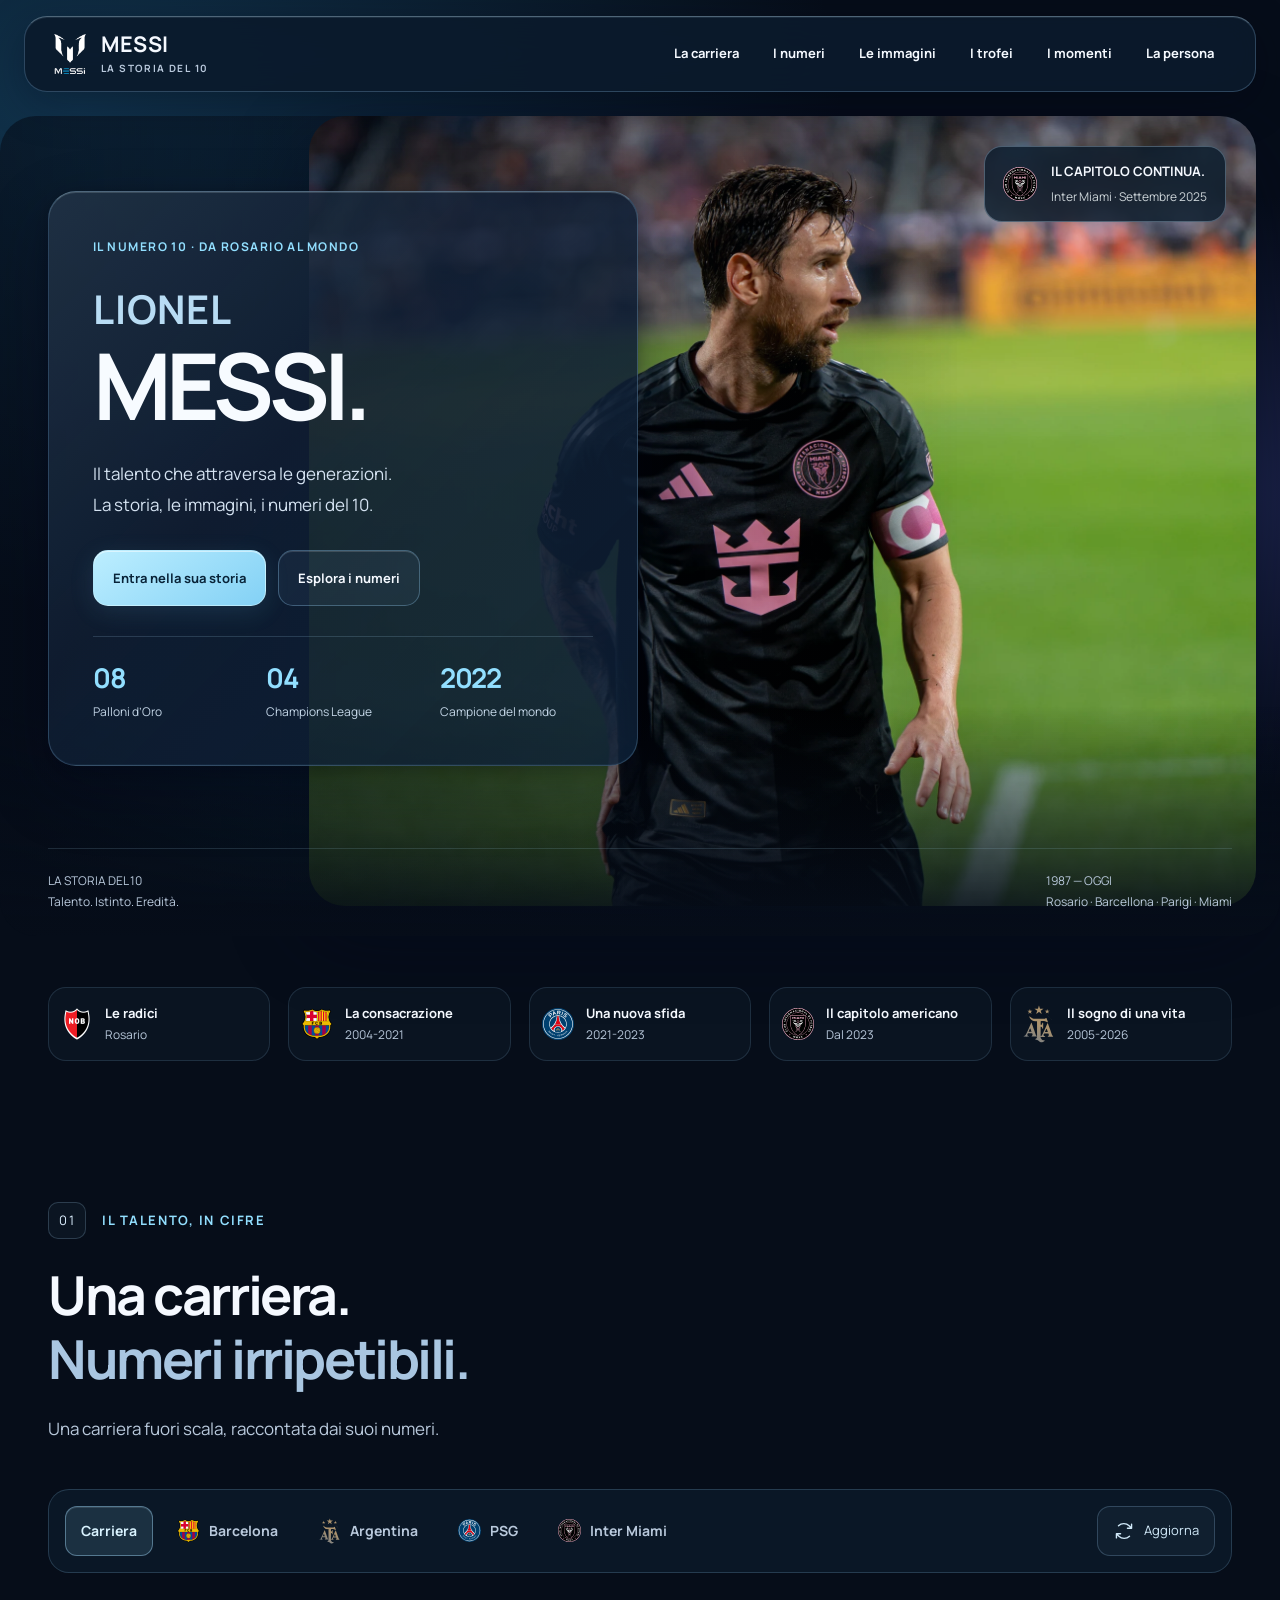
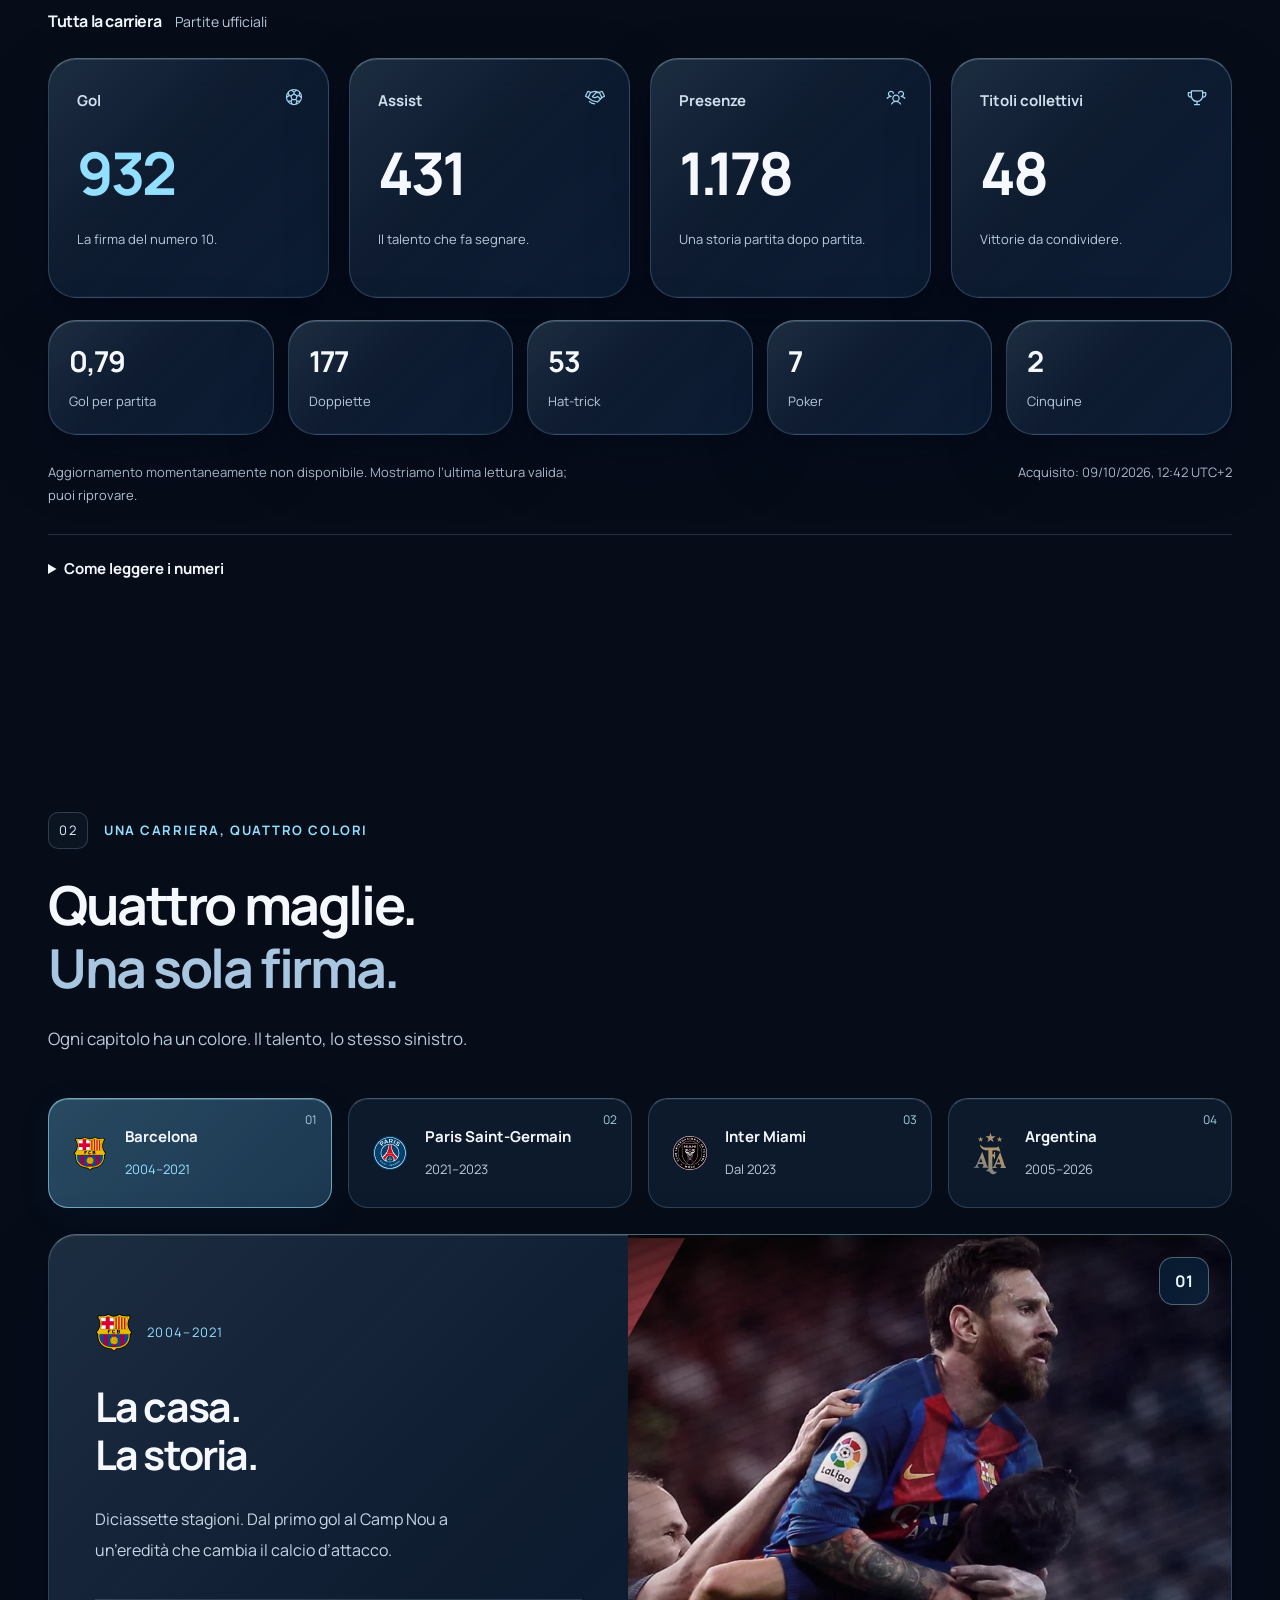
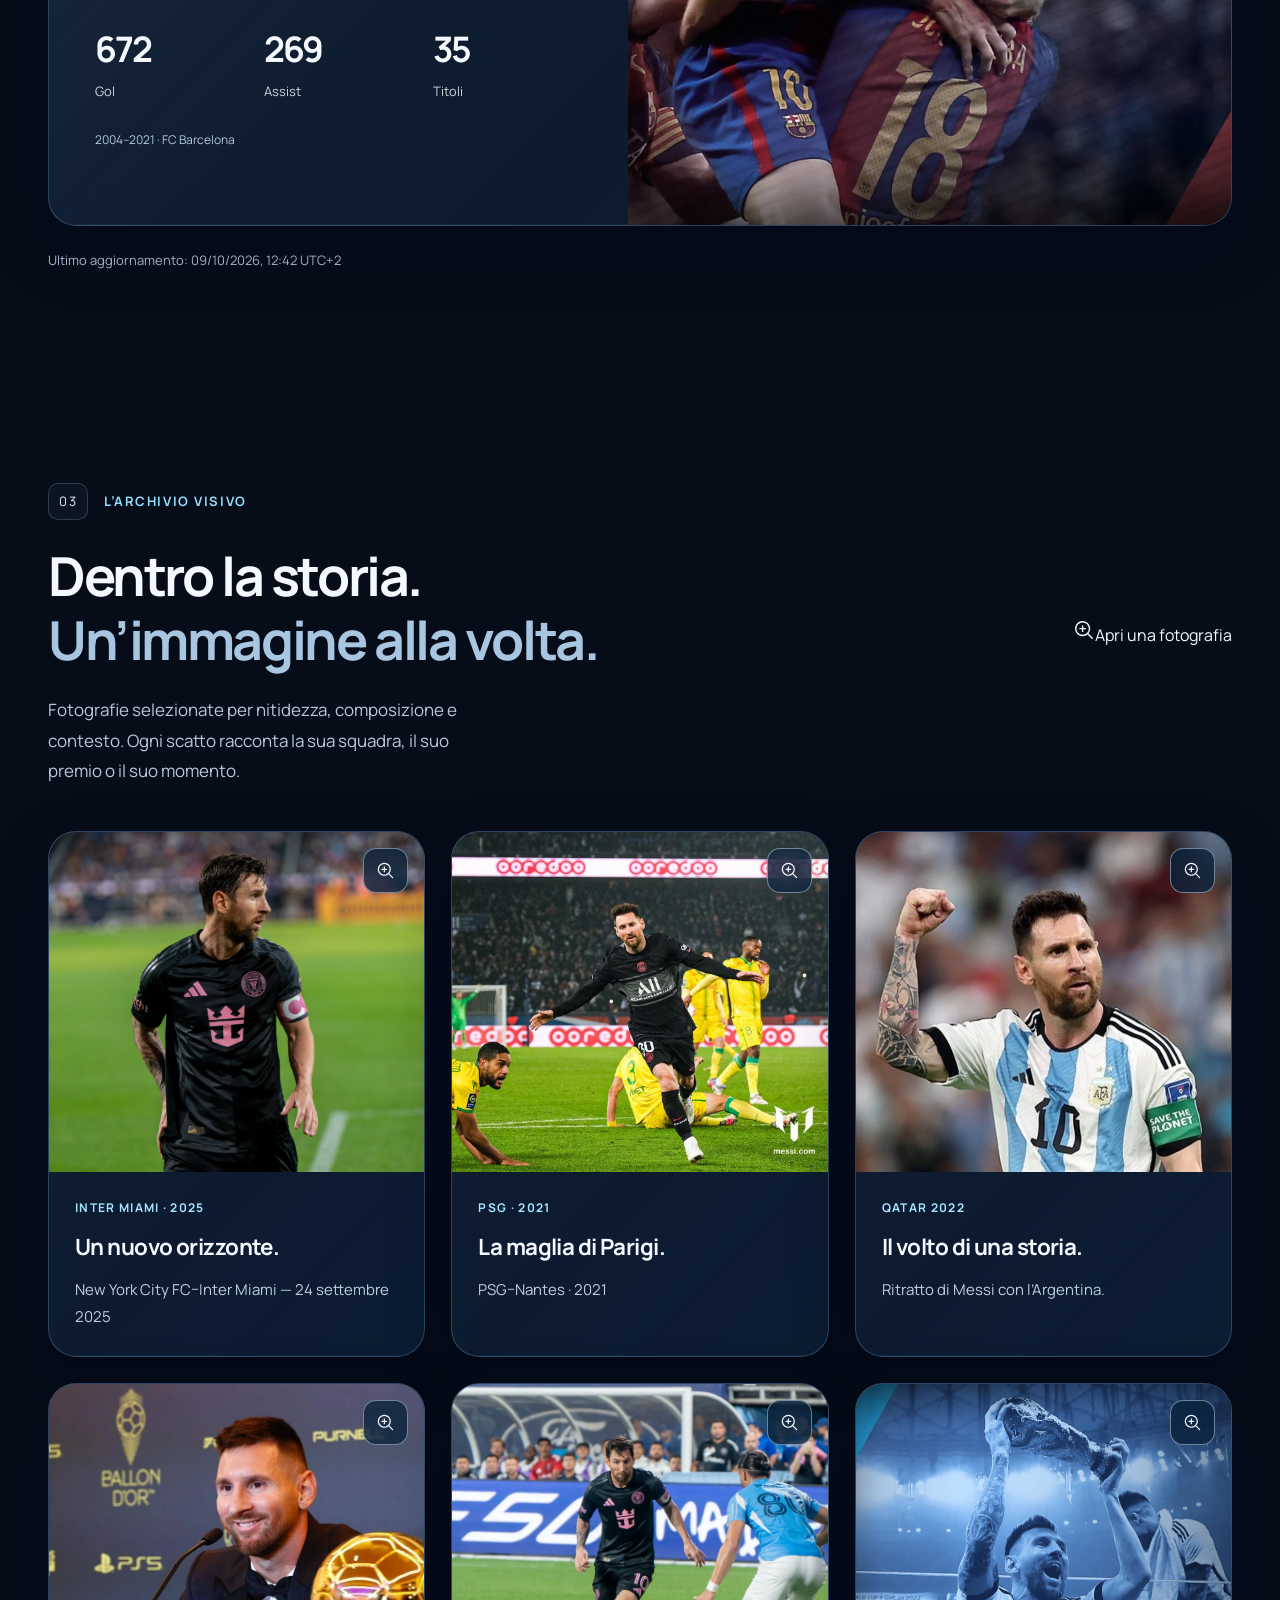
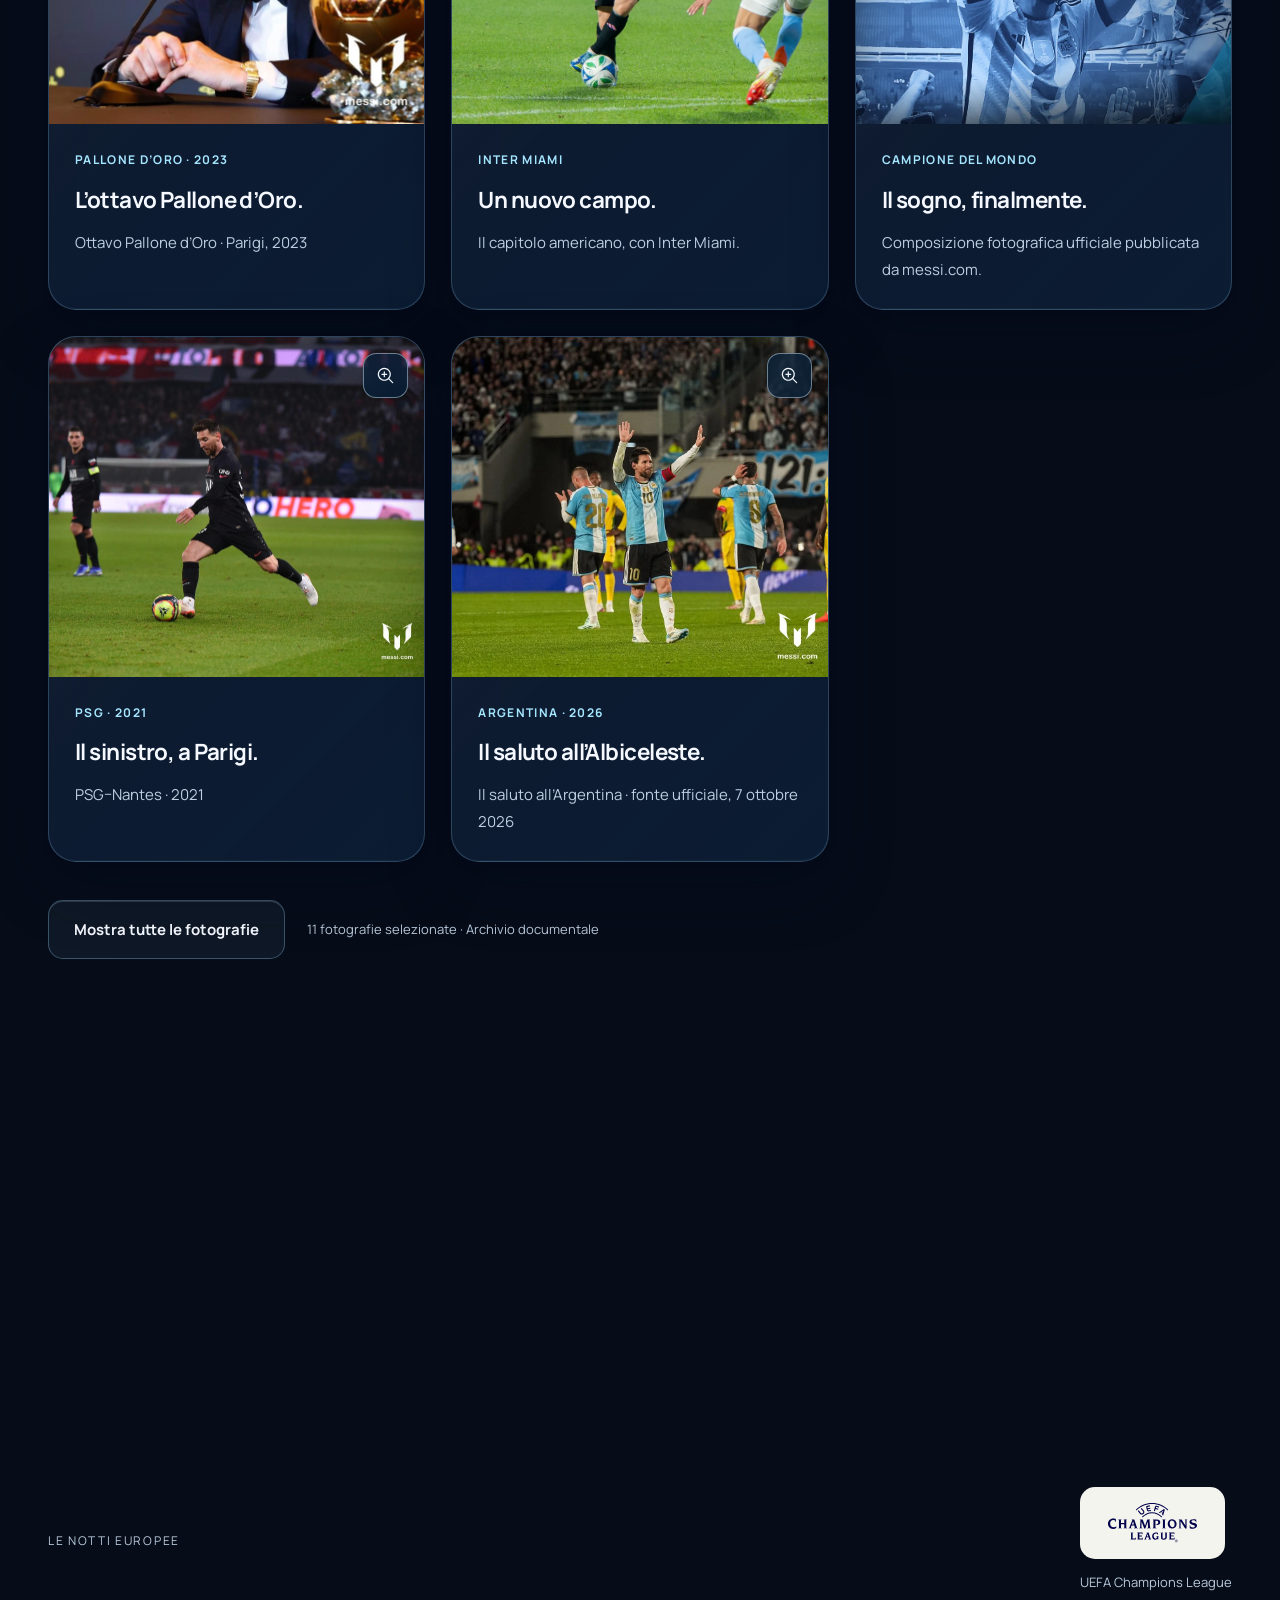
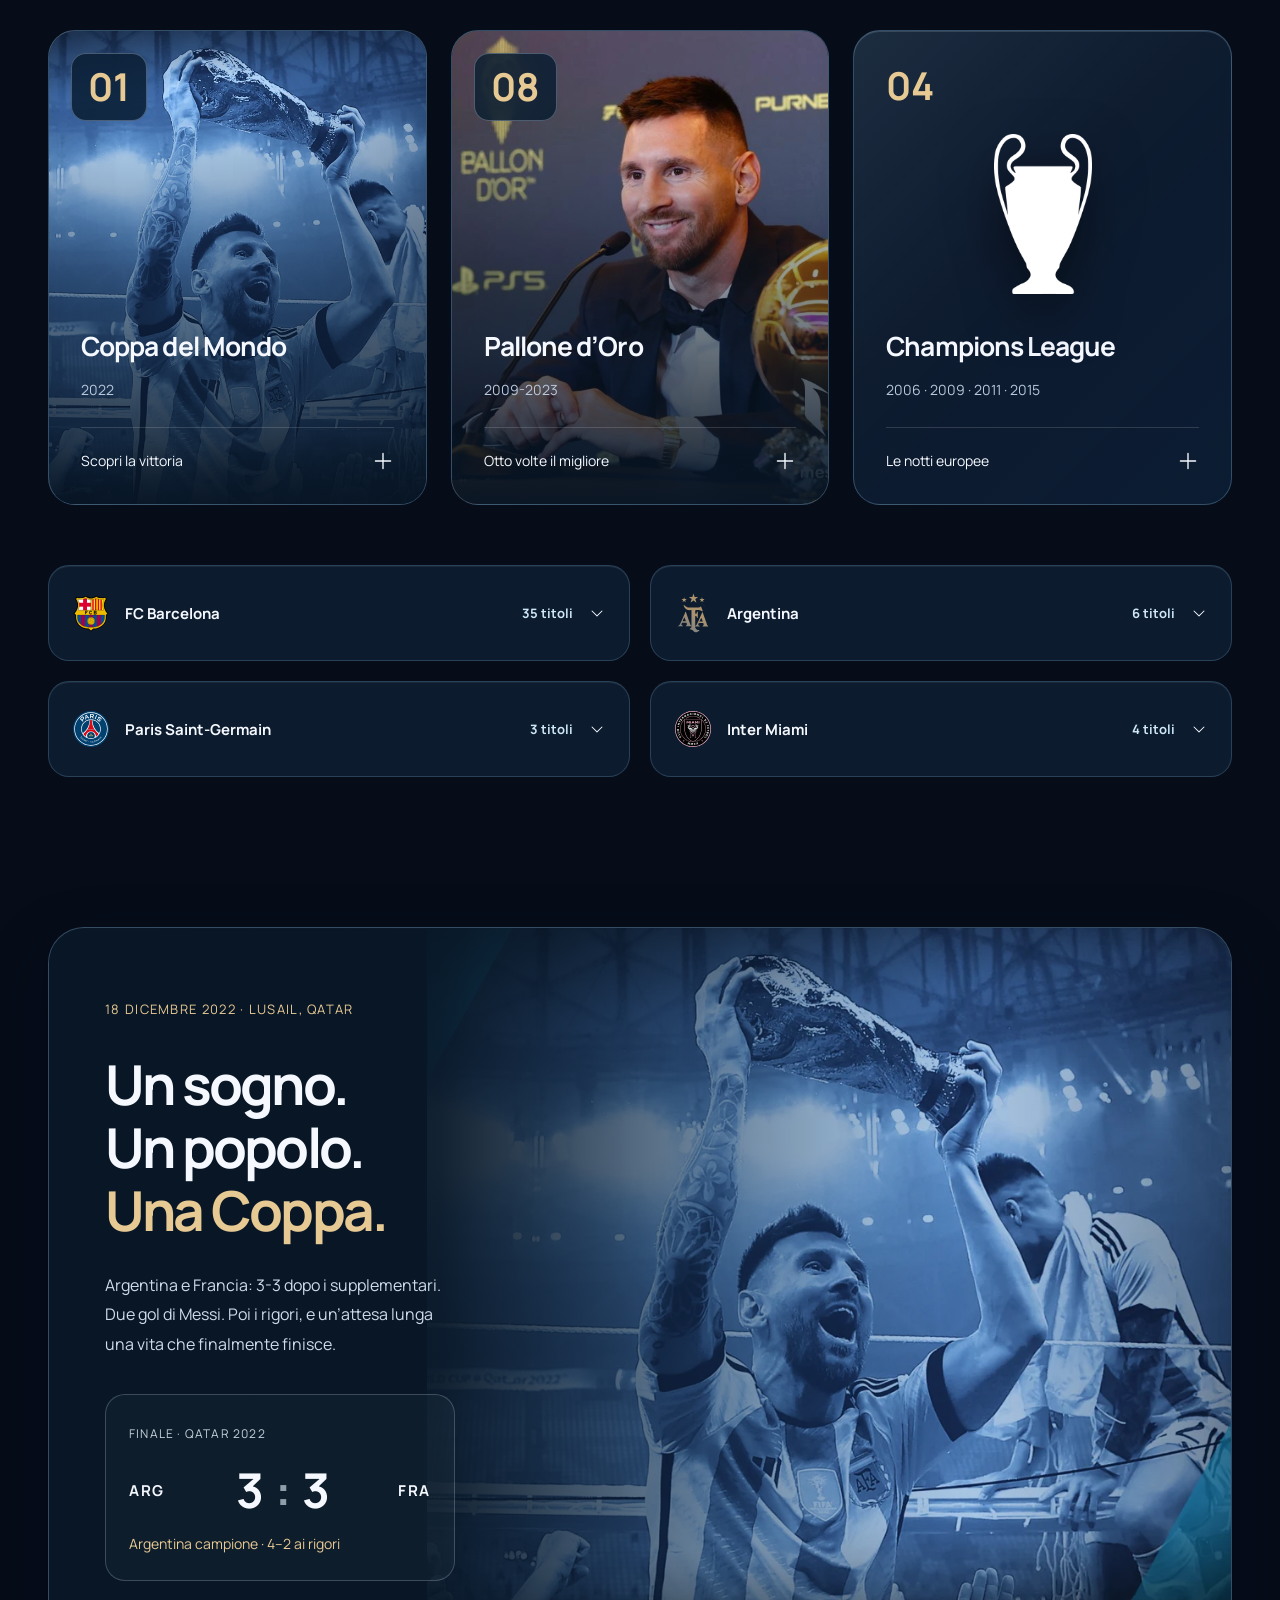
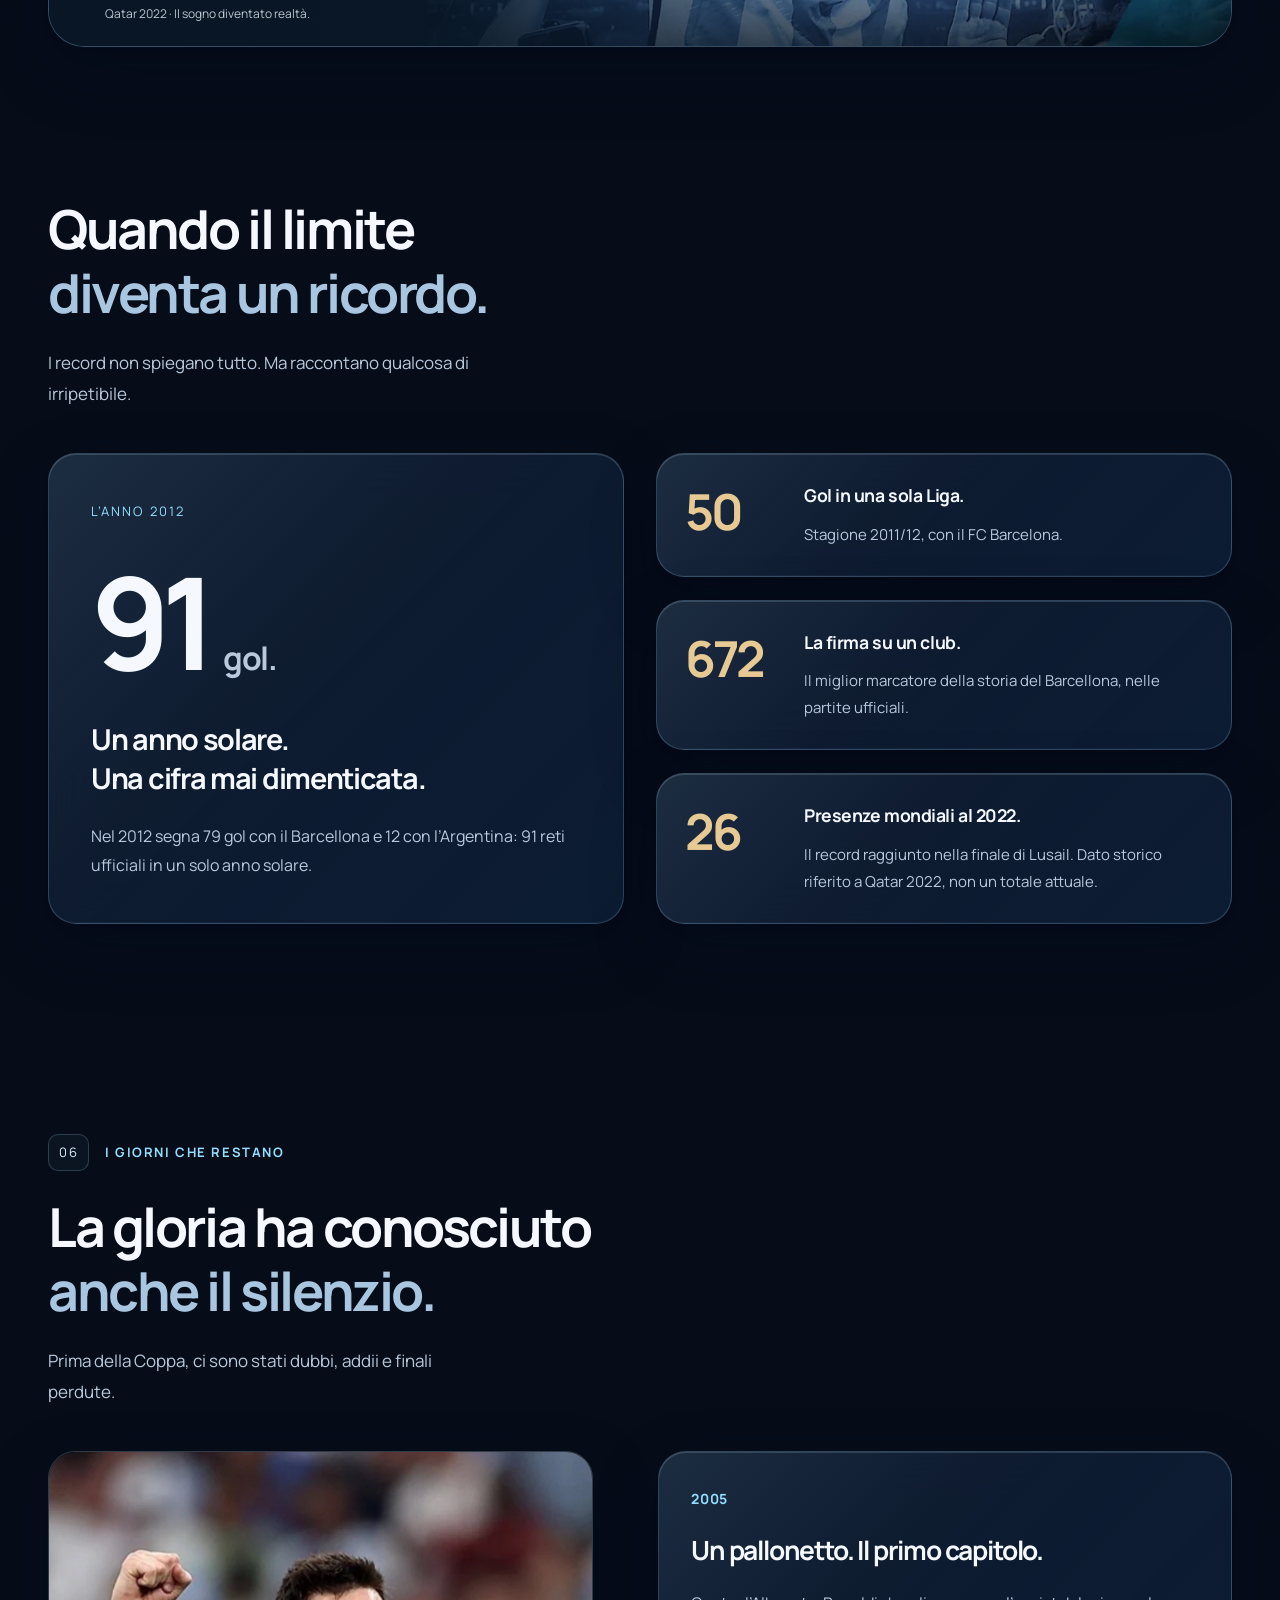
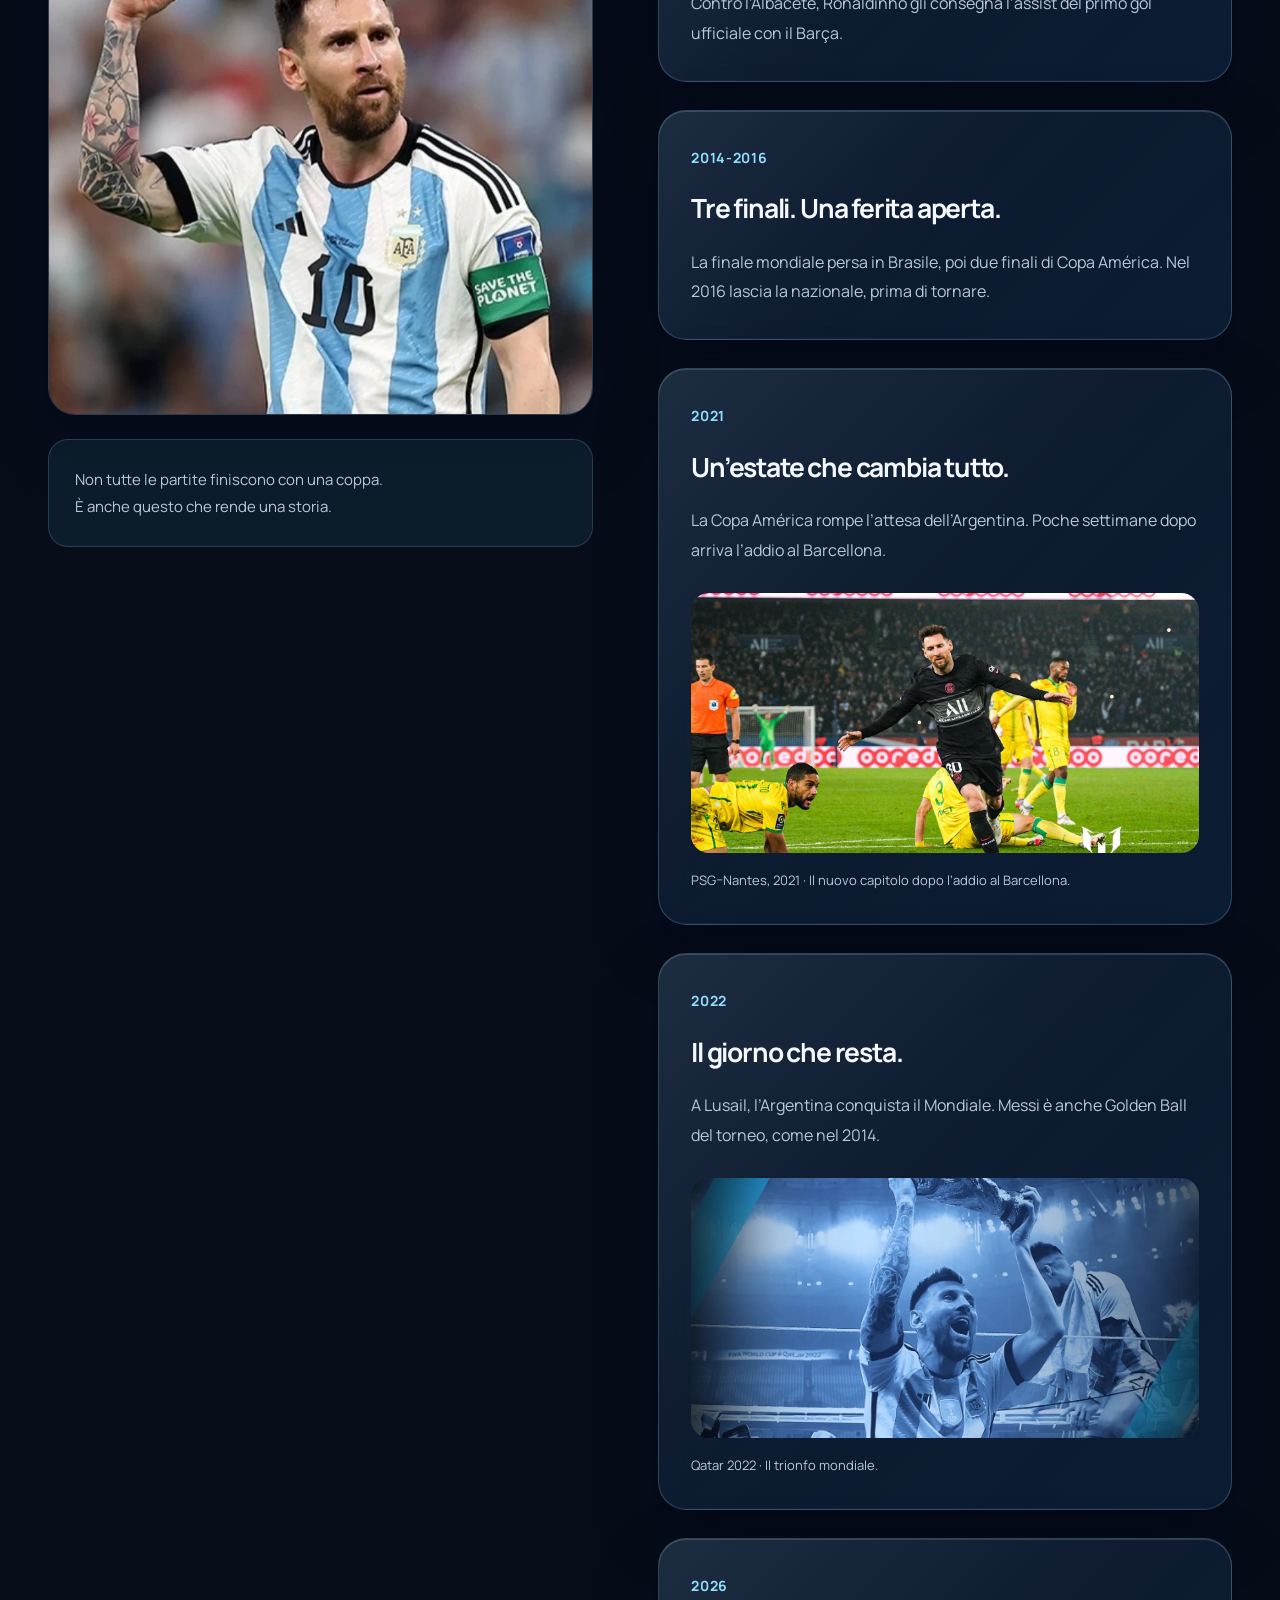
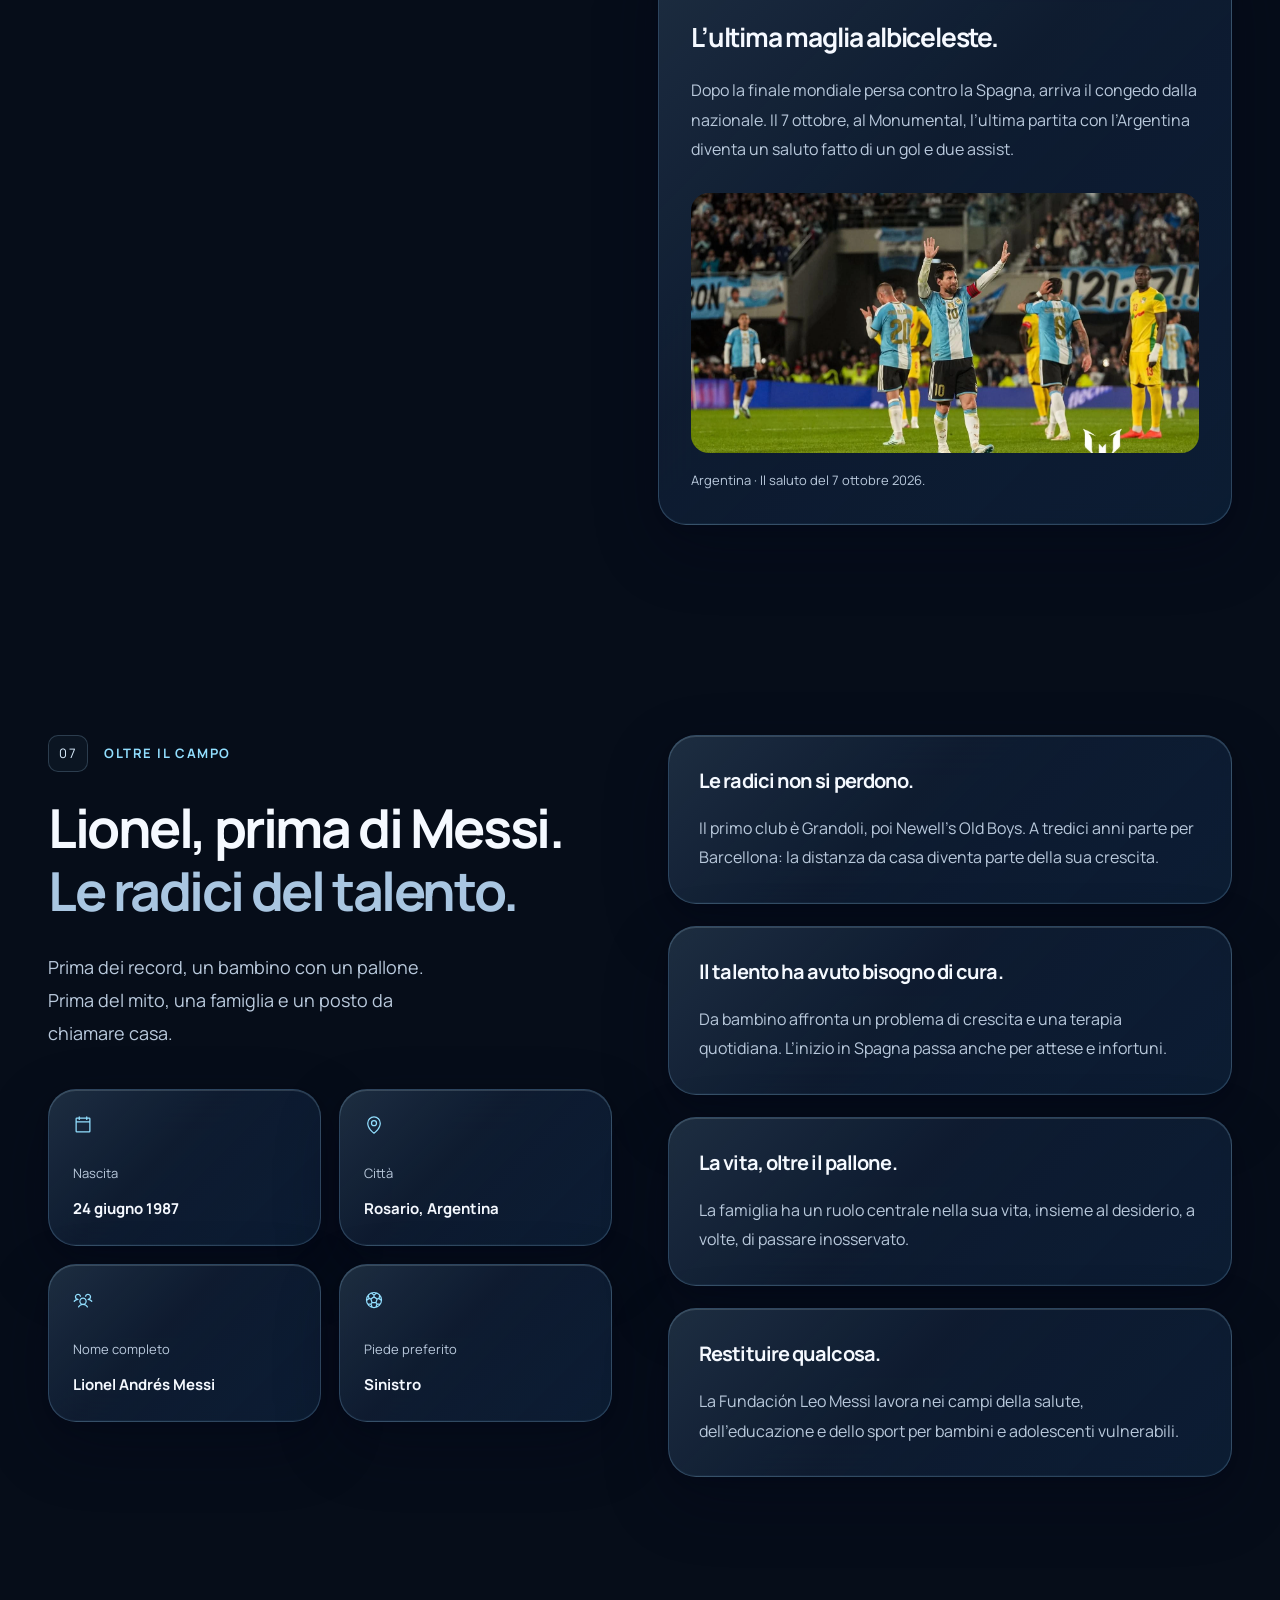
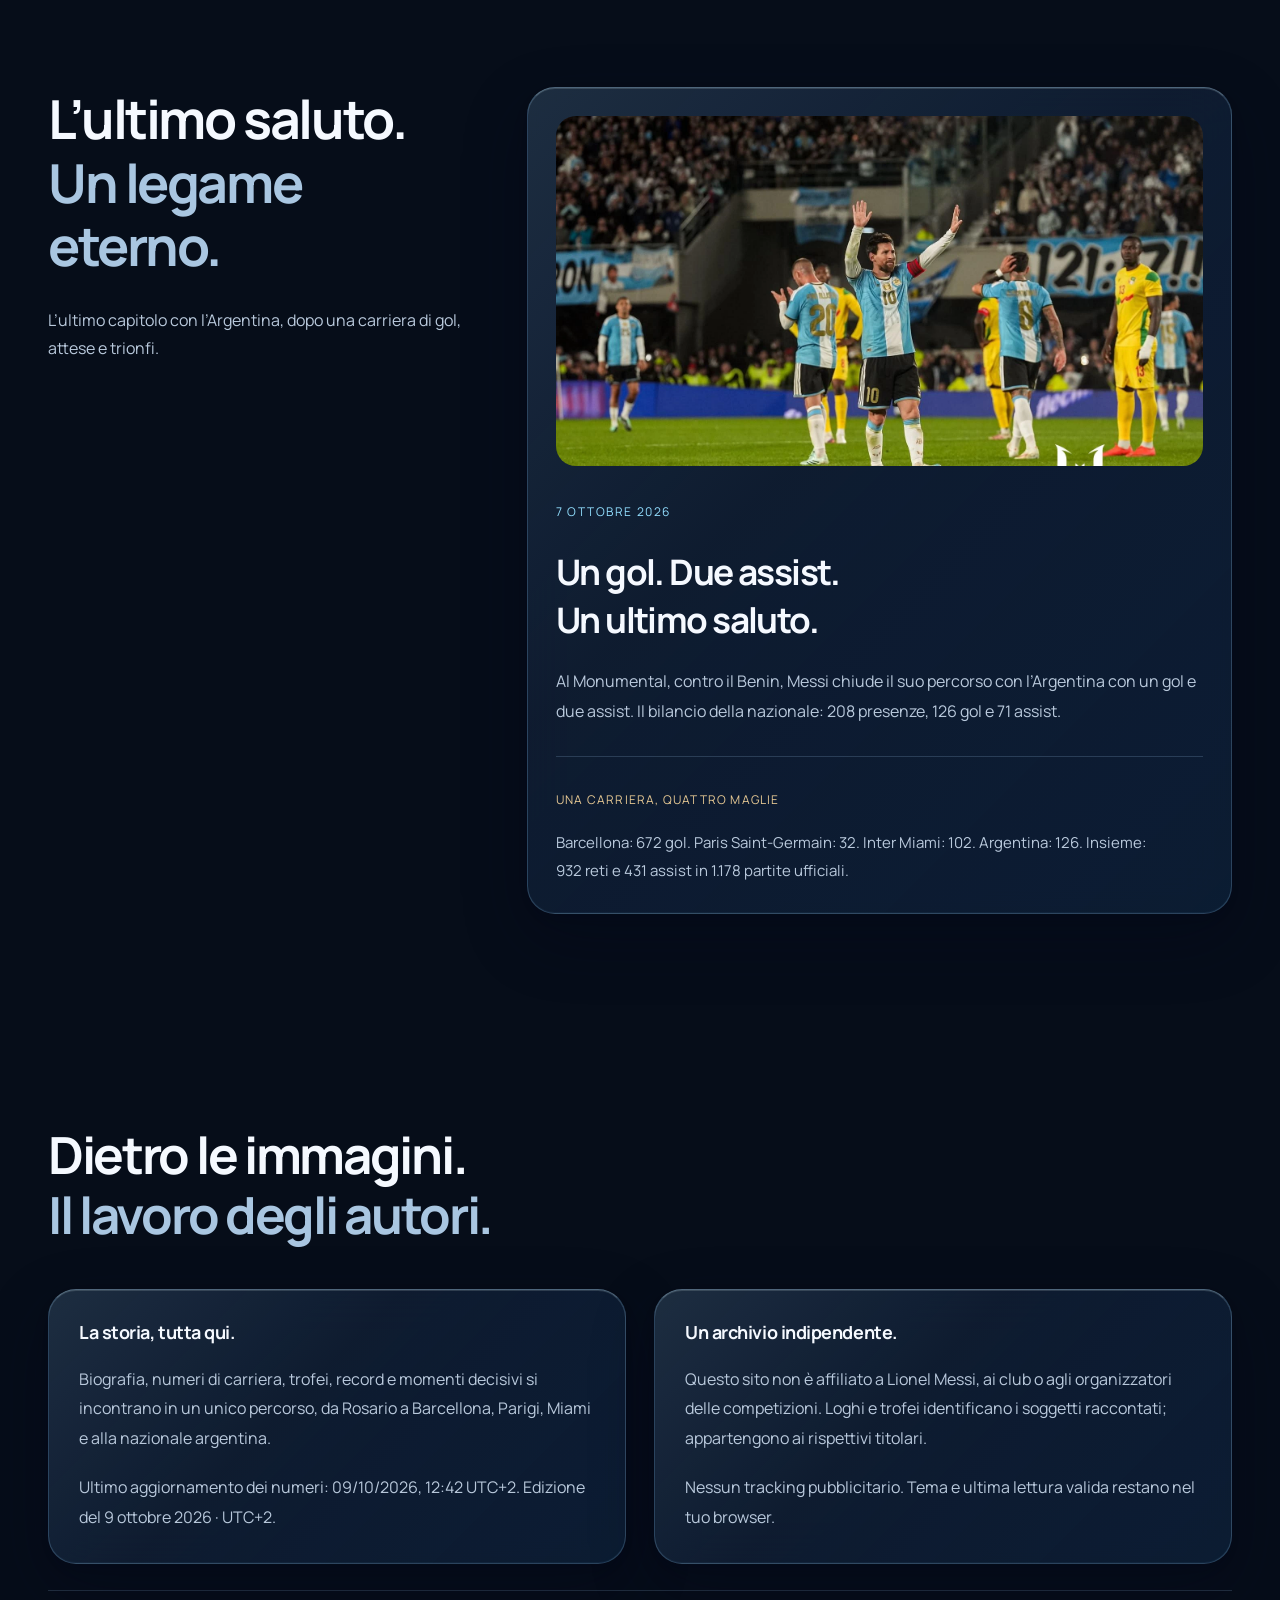
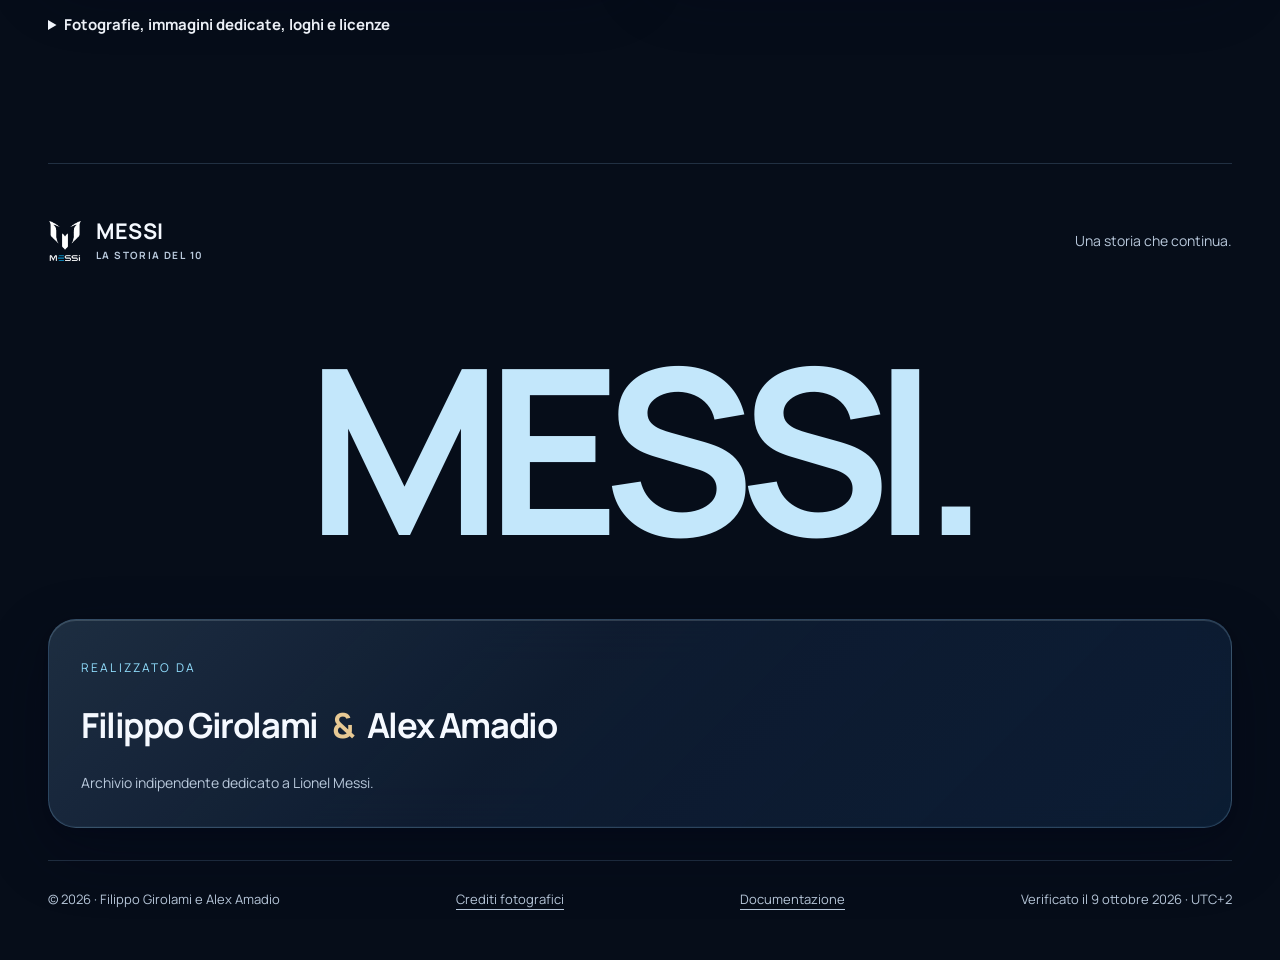
==== commit c41ef49f: "Add files via upload" ====
--- a/Sito/index.html
+++ b/Sito/index.html
@@ -20,6 +20,7 @@
       rel="icon"
     />
     <link href="styles.css" rel="stylesheet" />
+    <link rel="stylesheet" href="glass.css" />
     <script src="media.js"></script>
     <script defer="" src="app.js"></script>
     <meta content="Filippo Girolami e Alex Amadio" name="author" />
@@ -44,7 +45,7 @@
       type="font/woff"
     />
   </head>
-  <body>
+  <body class="glass-experience">
     <svg
       aria-hidden="true"
       class="icon-library"
@@ -204,23 +205,26 @@
         />
         <div class="hero-shade"></div>
         <div class="hero-content container">
-          <span class="hero-intro">IL NUMERO 10 · DA ROSARIO AL MONDO</span>
-          <h1 id="hero-title">
-            <span class="hero-first">LIONEL</span>
-            <span class="hero-last">MESSI.</span>
-          </h1>
-          <p>
-            Il talento che attraversa le generazioni.<br />La storia, le
-            immagini, i numeri del 10.
-          </p>
-          <div class="hero-actions">
-            <a class="btn btn-accent" href="#carriera">Entra nella sua storia</a
-            ><a class="btn btn-glass" href="#numeri">Esplora i numeri</a>
-          </div>
-          <div class="hero-index" aria-label="Tre traguardi della carriera">
-            <div><b>08</b><span>Palloni d’Oro</span></div>
-            <div><b>04</b><span>Champions League</span></div>
-            <div><b>2022</b><span>Campione del mondo</span></div>
+          <div class="hero-panel glass-panel">
+            <span class="hero-intro">IL NUMERO 10 · DA ROSARIO AL MONDO</span>
+            <h1 id="hero-title">
+              <span class="hero-first">LIONEL</span>
+              <span class="hero-last">MESSI.</span>
+            </h1>
+            <p>
+              Il talento che attraversa le generazioni.<br />La storia, le
+              immagini, i numeri del 10.
+            </p>
+            <div class="hero-actions">
+              <a class="btn btn-accent" href="#carriera"
+                >Entra nella sua storia</a
+              ><a class="btn btn-glass" href="#numeri">Esplora i numeri</a>
+            </div>
+            <div class="hero-index" aria-label="Tre traguardi della carriera">
+              <div><b>08</b><span>Palloni d’Oro</span></div>
+              <div><b>04</b><span>Champions League</span></div>
+              <div><b>2022</b><span>Campione del mondo</span></div>
+            </div>
           </div>
         </div>
         <div class="hero-bottom container">
@@ -300,7 +304,7 @@
             <div class="section-kicker">
               <span>01</span>IL TALENTO, IN CIFRE
             </div>
-            <h2>Il talento lascia<br /><span>tracce precise.</span></h2>
+            <h2>Una carriera.<br /><span>Numeri irripetibili.</span></h2>
             <p>Una carriera fuori scala, raccontata dai suoi numeri.</p>
           </div>
         </div>
@@ -352,25 +356,25 @@
           <span id="team-period">Partite ufficiali</span>
         </div>
         <div class="stats-grid">
-          <div class="stat">
+          <div class="stat glass-panel">
             <svg aria-hidden="true" class="symbol-icon stat-icon">
               <use href="#icon-soccer-ball"></use></svg
             ><span>Gol</span><strong id="stat-goals">932</strong
             ><small>La firma del numero 10.</small>
           </div>
-          <div class="stat">
+          <div class="stat glass-panel">
             <svg aria-hidden="true" class="symbol-icon stat-icon">
               <use href="#icon-handshake"></use></svg
             ><span>Assist</span><strong id="stat-assists">431</strong
             ><small>Il talento che fa segnare.</small>
           </div>
-          <div class="stat">
+          <div class="stat glass-panel">
             <svg aria-hidden="true" class="symbol-icon stat-icon">
               <use href="#icon-users-three"></use></svg
             ><span>Presenze</span><strong id="stat-appearances">1.178</strong
             ><small>Una storia partita dopo partita.</small>
           </div>
-          <div class="stat">
+          <div class="stat glass-panel">
             <svg aria-hidden="true" class="symbol-icon stat-icon">
               <use href="#icon-trophy"></use></svg
             ><span>Titoli collettivi</span><strong id="stat-trophies">48</strong
@@ -378,17 +382,21 @@
           </div>
         </div>
         <div class="stats-extra">
-          <div>
+          <div class="glass-panel">
             <strong id="stat-ratio">0,79</strong><span>Gol per partita</span>
           </div>
-          <div>
+          <div class="glass-panel">
             <strong id="stat-doubles">177</strong><span>Doppiette</span>
           </div>
-          <div>
+          <div class="glass-panel">
             <strong id="stat-hatTricks">53</strong><span>Hat-trick</span>
           </div>
-          <div><strong id="stat-fourGoals">7</strong><span>Poker</span></div>
-          <div><strong id="stat-fiveGoals">2</strong><span>Cinquine</span></div>
+          <div class="glass-panel">
+            <strong id="stat-fourGoals">7</strong><span>Poker</span>
+          </div>
+          <div class="glass-panel">
+            <strong id="stat-fiveGoals">2</strong><span>Cinquine</span>
+          </div>
         </div>
         <div class="data-caption">
           <p aria-live="polite" id="data-status" role="status">
@@ -422,7 +430,7 @@
               <div class="section-kicker">
                 <span>02</span>UNA CARRIERA, QUATTRO COLORI
               </div>
-              <h2>Quattro maglie.<br /><span>Un’unica leggenda.</span></h2>
+              <h2>Quattro maglie.<br /><span>Una sola firma.</span></h2>
               <p>Ogni capitolo ha un colore. Il talento, lo stesso sinistro.</p>
             </div>
           </div>
@@ -482,7 +490,10 @@
                 /><b>Argentina</b><small>2005–2026</small>
               </button>
             </div>
-            <article aria-labelledby="chapter-title" class="chapter-stage">
+            <article
+              aria-labelledby="chapter-title"
+              class="chapter-stage glass-panel"
+            >
               <img
                 alt="Messi nella composizione ufficiale dedicata agli anni con il Barcellona"
                 height="848"
@@ -544,7 +555,7 @@
           <div>
             <div class="section-kicker"><span>03</span>L’ARCHIVIO VISIVO</div>
             <h2 id="gallery-title">
-              Il calcio si ricorda.<br /><span>Anche per immagini.</span>
+              Dentro la storia.<br /><span>Un’immagine alla volta.</span>
             </h2>
             <p>
               Fotografie selezionate per nitidezza, composizione e contesto.
@@ -574,13 +585,13 @@
         <div class="section-top">
           <div>
             <div class="section-kicker"><span>04</span>LA BACHECA</div>
-            <h2>Non solo oro.<br /><span>Anni di storia.</span></h2>
+            <h2>La bacheca del 10.<br /><span>Ogni vittoria conta.</span></h2>
             <p>
               I trofei più importanti. Le vittorie che li hanno resi
               indimenticabili.
             </p>
           </div>
-          <div class="carousel-controls">
+          <div class="carousel-controls" aria-label="Scorri i trofei">
             <button
               aria-label="Mostra trofei precedenti"
               class="icon-btn"
@@ -846,7 +857,7 @@
           </div>
         </div>
         <div class="records-grid">
-          <article class="record-feature">
+          <article class="record-feature glass-panel">
             <span class="record-year">L’ANNO 2012</span
             ><strong>91<span>gol.</span></strong>
             <h3>Un anno solare.<br />Una cifra mai dimenticata.</h3>
@@ -856,14 +867,14 @@
             </p>
           </article>
           <div class="record-stack">
-            <article>
+            <article class="glass-panel">
               <strong>50</strong>
               <div>
                 <h3>Gol in una sola Liga.</h3>
                 <p>Stagione 2011/12, con il FC Barcelona.</p>
               </div>
             </article>
-            <article>
+            <article class="glass-panel">
               <strong>672</strong>
               <div>
                 <h3>La firma su un club.</h3>
@@ -873,7 +884,7 @@
                 </p>
               </div>
             </article>
-            <article>
+            <article class="glass-panel">
               <strong>26</strong>
               <div>
                 <h3>Presenze mondiali al 2022.</h3>
@@ -918,7 +929,7 @@
               </p>
             </div>
             <div class="story-timeline">
-              <article>
+              <article class="glass-panel">
                 <time datetime="2005-05-01">2005</time>
                 <h3>Un pallonetto. Il primo capitolo.</h3>
                 <p>
@@ -926,7 +937,7 @@
                   gol ufficiale con il Barça.
                 </p>
               </article>
-              <article>
+              <article class="glass-panel">
                 <time datetime="2016">2014-2016</time>
                 <h3>Tre finali. Una ferita aperta.</h3>
                 <p>
@@ -934,7 +945,7 @@
                   América. Nel 2016 lascia la nazionale, prima di tornare.
                 </p>
               </article>
-              <article>
+              <article class="glass-panel">
                 <time datetime="2021">2021</time>
                 <h3>Un’estate che cambia tutto.</h3>
                 <p>
@@ -958,7 +969,7 @@
                   </figcaption>
                 </figure>
               </article>
-              <article>
+              <article class="glass-panel">
                 <time datetime="2022">2022</time>
                 <h3>Il giorno che resta.</h3>
                 <p>
@@ -979,7 +990,7 @@
                   <figcaption>Qatar 2022 · Il trionfo mondiale.</figcaption>
                 </figure>
               </article>
-              <article>
+              <article class="glass-panel">
                 <time datetime="2026">2026</time>
                 <h3>L’ultima maglia albiceleste.</h3>
                 <p>
@@ -1012,28 +1023,30 @@
         <div class="person-layout">
           <div>
             <div class="section-kicker"><span>07</span>OLTRE IL CAMPO</div>
-            <h2>Dietro il 10,<br /><span>c’è sempre Leo.</span></h2>
+            <h2>
+              Lionel, prima di Messi.<br /><span>Le radici del talento.</span>
+            </h2>
             <p class="person-lead">
               Prima dei record, un bambino con un pallone. Prima del mito, una
               famiglia e un posto da chiamare casa.
             </p>
             <div class="bio-facts">
-              <div>
+              <div class="glass-panel">
                 <svg aria-hidden="true" class="symbol-icon">
                   <use href="#icon-calendar-blank"></use></svg
                 ><span>Nascita</span><b>24 giugno 1987</b>
               </div>
-              <div>
+              <div class="glass-panel">
                 <svg aria-hidden="true" class="symbol-icon">
                   <use href="#icon-map-pin"></use></svg
                 ><span>Città</span><b>Rosario, Argentina</b>
               </div>
-              <div>
+              <div class="glass-panel">
                 <svg aria-hidden="true" class="symbol-icon">
                   <use href="#icon-users-three"></use></svg
                 ><span>Nome completo</span><b>Lionel Andrés Messi</b>
               </div>
-              <div>
+              <div class="glass-panel">
                 <svg aria-hidden="true" class="symbol-icon">
                   <use href="#icon-soccer-ball"></use></svg
                 ><span>Piede preferito</span><b>Sinistro</b>
@@ -1041,7 +1054,7 @@
             </div>
           </div>
           <div class="person-notes">
-            <article>
+            <article class="glass-panel">
               <h3>Le radici non si perdono.</h3>
               <p>
                 Il primo club è Grandoli, poi Newell’s Old Boys. A tredici anni
@@ -1049,7 +1062,7 @@
                 sua crescita.
               </p>
             </article>
-            <article>
+            <article class="glass-panel">
               <h3>Il talento ha avuto bisogno di cura.</h3>
               <p>
                 Da bambino affronta un problema di crescita e una terapia
@@ -1057,14 +1070,14 @@
                 infortuni.
               </p>
             </article>
-            <article>
+            <article class="glass-panel">
               <h3>La vita, oltre il pallone.</h3>
               <p>
                 La famiglia ha un ruolo centrale nella sua vita, insieme al
                 desiderio, a volte, di passare inosservato.
               </p>
             </article>
-            <article>
+            <article class="glass-panel">
               <h3>Restituire qualcosa.</h3>
               <p>
                 La Fundación Leo Messi lavora nei campi della salute,
@@ -1101,7 +1114,7 @@
               </p>
             </div>
           </div>
-          <article class="news-feature">
+          <article class="news-feature glass-panel">
             <img
               alt="Immagine dell’annuncio ufficiale del saluto di Messi all’Argentina, pubblicato il 7 ottobre 2026"
               class="news-context-image"
@@ -1133,7 +1146,7 @@
       <section class="section container sources-section" id="crediti">
         <h2>Dietro le immagini.<br /><span>Il lavoro degli autori.</span></h2>
         <div class="sources-grid">
-          <div>
+          <div class="glass-panel">
             <h3>La storia, tutta qui.</h3>
             <p>
               Biografia, numeri di carriera, trofei, record e momenti decisivi
@@ -1145,7 +1158,7 @@
               Edizione del 9 ottobre 2026 · UTC+2.
             </p>
           </div>
-          <div>
+          <div class="glass-panel">
             <h3>Un archivio indipendente.</h3>
             <p>
               Questo sito non è affiliato a Lionel Messi, ai club o agli
@@ -1182,7 +1195,7 @@
       </div>
       <div aria-hidden="true" class="closing-word">MESSI.</div>
       <div
-        class="creator-credit"
+        class="creator-credit glass-panel"
         aria-label="Realizzato da Filippo Girolami e Alex Amadio"
       >
         <span>REALIZZATO DA</span>
--- a/Sito/glass.css
+++ b/Sito/glass.css
@@ -0,0 +1,2779 @@
+/* Glass system: dark opaque fallback, optical blur, edge highlights and layered light.
+   Main text lives on its own surface; photography remains documentary and unobstructed. */
+:root {
+  --bg: #060d19;
+  --panel: #101e32;
+  --panel-2: #1b3048;
+  --ink: #f5f9ff;
+  --muted: #b9c9dc;
+  --line: #41617e;
+  --accent: #92dfff;
+  --gold: #e7c994;
+  --on-accent: #071c2b;
+  --max: 1320px;
+  --glass-radius: 28px;
+  --glass-fill:
+    linear-gradient(135deg, #a3dcff19 0%, #718dc909 42%, #12345422 100%),
+    #101e32;
+  --glass-shadow:
+    0 24px 64px #00051c55, 0 4px 16px #000b1b3d, inset 0 1px 0 #e8faff26,
+    inset 0 -1px 0 #70b9ff0d;
+}
+body {
+  background: var(--bg);
+  font:
+    400 1rem/1.8 Manrope,
+    Arial,
+    sans-serif;
+  isolation: isolate;
+}
+body::before {
+  content: "";
+  position: fixed;
+  inset: 0;
+  z-index: -1;
+  pointer-events: none;
+  background:
+    radial-gradient(ellipse at 6% 12%, #174b6d9c 0%, #174b6d00 45%),
+    radial-gradient(ellipse at 92% 55%, #363e8478 0%, #363e8400 43%),
+    radial-gradient(ellipse at 40% 95%, #14647960 0%, #14647900 45%), #060d19;
+}
+.container {
+  width: min(var(--max), calc(100% - 96px));
+}
+.section {
+  padding-block: 105px;
+}
+h1,
+h2,
+h3,
+.chapter-copy h3,
+.story-timeline h3,
+.person-notes h3,
+.news-feature h3,
+.record-feature h3 {
+  font-family: Manrope, Arial, sans-serif;
+  font-weight: 700;
+  letter-spacing: -0.045em;
+}
+h2 {
+  font-size: clamp(2.4rem, 4.2vw, 4rem);
+  line-height: 1.18;
+}
+h2 span {
+  color: #a9c6e1;
+}
+h3 {
+  letter-spacing: -0.025em;
+}
+.section-top {
+  margin-bottom: 44px;
+  align-items: center;
+}
+.section-top p {
+  font-size: 1.0625rem;
+  line-height: 1.8;
+  max-width: 44ch;
+  margin-top: 24px;
+}
+.section-kicker {
+  font-size: 0.8125rem;
+  font-weight: 700;
+  letter-spacing: 0.12em;
+  margin-bottom: 24px;
+}
+.section-kicker > span {
+  padding: 6px 10px;
+  border: 1px solid #789bb34d;
+  border-radius: 10px;
+  background: #86ceff0b;
+  color: #dcefff;
+}
+/* Every glass panel has a readable dark foundation. Blur is progressive enhancement. */
+.glass-panel {
+  background: var(--glass-fill);
+  border: 1px solid #9ad5ff38;
+  border-top-color: #c3e9ff5c;
+  border-radius: var(--glass-radius);
+  box-shadow: var(--glass-shadow);
+}
+@supports (
+  (backdrop-filter: blur(1px)) or (-webkit-backdrop-filter: blur(1px))
+) {
+  :root {
+    --glass-fill:
+      linear-gradient(135deg, #b8e8ff1d 0%, #718dc90c 42%, #143c652c 100%),
+      #0b192bd6;
+  }
+  .glass-panel {
+    backdrop-filter: blur(24px) saturate(145%);
+    -webkit-backdrop-filter: blur(24px) saturate(145%);
+  }
+}
+.btn {
+  border-radius: 15px;
+  min-height: 56px;
+  padding: 15px 25px;
+  font-size: 0.9375rem;
+  box-shadow: inset 0 1px 0 #ffffff25;
+}
+.btn-accent {
+  background: linear-gradient(145deg, #bceeff, #83d1f5);
+  border-color: #d6f7ff80;
+  color: #082338;
+  box-shadow:
+    0 6px 24px #65c7ed20,
+    inset 0 1px 0 #ffffff80;
+}
+.btn-glass,
+.gallery-more {
+  background: #9ccfff0f;
+  color: var(--ink);
+  border-color: #91c6ed57;
+}
+.icon-btn {
+  border-radius: 15px;
+  border-color: #9ac3e147;
+  background: #213a51a1;
+  box-shadow: inset 0 1px 0 #e8faff18;
+}
+:focus-visible {
+  outline: 3px solid #a8e5ff;
+  outline-offset: 5px;
+}
+.site-header {
+  top: 16px;
+  width: min(1440px, calc(100% - 48px));
+  margin: 16px auto 0;
+  padding-inline: 28px;
+  height: 76px;
+  border: 1px solid #9bcdf940;
+  border-top-color: #c8eaff5c;
+  border-radius: 23px;
+  background: #0b1a2bee;
+  box-shadow:
+    0 12px 44px #00061655,
+    inset 0 1px 0 #b6dfff19;
+  backdrop-filter: blur(26px) saturate(160%);
+  -webkit-backdrop-filter: blur(26px) saturate(160%);
+}
+.identity {
+  font-family: Manrope, sans-serif;
+  font-weight: 700;
+  font-size: 1.35rem;
+  letter-spacing: 0.025em;
+}
+.identity-sub {
+  font-size: 0.625rem;
+  letter-spacing: 0.14em;
+}
+#main-nav {
+  gap: 8px;
+}
+#main-nav a {
+  border: 0;
+  border-radius: 12px;
+  padding: 12px 13px;
+  font-size: 0.8125rem;
+  min-height: 44px;
+}
+#main-nav a[aria-current="location"] {
+  background: #96daff18;
+  color: #b1e8ff;
+  box-shadow: inset 0 0 0 1px #8bd5ff30;
+}
+.reading-progress {
+  left: 22px;
+  right: 22px;
+  width: auto;
+  bottom: -1px;
+  border-radius: 5px;
+  overflow: hidden;
+}
+/* Hero: photograph and a floating, optically layered information panel. */
+.hero {
+  background: none;
+  min-height: 820px;
+  height: auto;
+  overflow: visible;
+  margin-top: 24px;
+}
+.hero-art {
+  top: 0;
+  right: 24px;
+  width: 74%;
+  height: calc(100% - 30px);
+  border-radius: 36px;
+  object-position: 50% 27%;
+  box-shadow: 0 30px 80px #00071d75;
+}
+.hero-shade {
+  background:
+    linear-gradient(90deg, #060d1999 0%, #060d1900 75%),
+    linear-gradient(0deg, #060d19 0%, #060d1900 28%);
+  border-radius: 36px;
+}
+.hero-ten {
+  display: none;
+}
+.hero-content {
+  padding-top: 75px;
+  padding-bottom: 130px;
+}
+.hero-panel {
+  max-width: 590px;
+  padding: 44px;
+  background: var(--glass-fill);
+}
+.hero-intro {
+  letter-spacing: 0.12em;
+  font-size: 0.75rem;
+  margin-bottom: 22px;
+}
+.hero h1 {
+  font-family: Manrope, sans-serif;
+  font-size: clamp(4.5rem, 7.2vw, 7.3rem);
+  letter-spacing: -0.065em;
+  line-height: 1;
+  max-width: 100%;
+}
+.hero h1 .hero-first {
+  font-size: 0.43em;
+  letter-spacing: 0.02em;
+  color: #b8dcf4;
+  line-height: 1.5;
+}
+.hero h1 .hero-last {
+  color: #f7fbff;
+}
+.hero-panel > p {
+  margin-top: 28px;
+  font-size: 1.0625rem;
+  line-height: 1.8;
+  max-width: 34ch;
+  color: #d5e3f2;
+}
+.hero-actions {
+  margin-top: 30px;
+  gap: 12px;
+}
+.hero-actions .btn {
+  font-size: 0.8125rem;
+  padding-inline: 19px;
+}
+.hero-index {
+  display: grid;
+  grid-template-columns: repeat(3, minmax(0, 1fr));
+  gap: 20px;
+  border-top: 1px solid #afddff2a;
+  padding-top: 25px;
+  margin-top: 30px;
+}
+.hero-index div {
+  gap: 7px;
+}
+.hero-index b {
+  font:
+    700 1.7rem/1.2 Manrope,
+    sans-serif;
+  color: var(--accent);
+  letter-spacing: -0.04em;
+}
+.hero-index span {
+  font-size: 0.75rem;
+  line-height: 1.6;
+  color: #c3d5e6;
+}
+.hero-photo-label {
+  right: 54px;
+  top: 30px;
+  bottom: auto;
+  padding: 13px 18px;
+  background: #081a2bc9;
+  border: 1px solid #cae8ff4d;
+  border-radius: 18px;
+  backdrop-filter: blur(18px);
+  -webkit-backdrop-filter: blur(18px);
+}
+.hero-bottom {
+  bottom: 24px;
+  padding-top: 22px;
+  border-color: #91bed12e;
+  line-height: 1.7;
+}
+.club-ribbon {
+  border: 0;
+  padding-block: 36px;
+  margin-top: 15px;
+  gap: 18px;
+}
+.club-ribbon > div {
+  padding: 16px 12px;
+  border: 1px solid #9ad5ff24;
+  border-radius: 18px;
+  background: #91d1ff09;
+  gap: 12px;
+}
+.club-ribbon img {
+  width: 32px;
+  height: 38px;
+}
+.club-ribbon span {
+  font-size: 0.8125rem;
+}
+/* Statistics: labels, figures and context get their own spacing. */
+.stat-select {
+  padding: 16px;
+  border: 1px solid #9ad5ff30;
+  border-radius: 21px;
+  background: #0d1d2db3;
+  gap: 20px;
+}
+.team-tabs {
+  gap: 8px;
+}
+.team-tabs button {
+  border-radius: 12px;
+  min-height: 48px;
+  padding: 11px 15px;
+  font-size: 0.875rem;
+}
+.team-tabs button[aria-pressed="true"] {
+  background: #9adbff20;
+  border-color: #a6ddff6b;
+  color: #d9f3ff;
+  box-shadow: inset 0 1px 0 #dcf8ff21;
+}
+.refresh-btn {
+  border: 1px solid #a8d8ff38;
+  border-radius: 13px;
+  padding: 12px 15px;
+  color: #d1e9f9;
+  background: #96caff0b;
+  min-height: 48px;
+}
+.stat-context {
+  margin-top: 36px;
+  margin-bottom: 24px;
+  gap: 14px;
+  flex-wrap: wrap;
+}
+.stat-context h3 {
+  font-size: 1rem;
+}
+.stat-context > span {
+  font-size: 0.875rem;
+}
+.stats-grid {
+  grid-template-columns: repeat(4, minmax(0, 1fr));
+  gap: 20px;
+  border: 0;
+  margin-top: 0;
+}
+.stat,
+.stat:first-child,
+.stat:last-child {
+  padding: 28px;
+  border: 1px solid #9ad5ff38;
+  border-top-color: #c3e9ff5c;
+  min-height: 240px;
+}
+.stat > span {
+  font-size: 0.9375rem;
+  color: #cfdfed;
+  display: block;
+  padding-right: 22px;
+}
+.stat-icon {
+  top: 28px;
+  right: 24px;
+  color: #a2d7f2;
+  width: 20px;
+  height: 20px;
+}
+.stat strong {
+  font:
+    700 clamp(2.8rem, 4.6vw, 4.5rem)/1.15 Manrope,
+    sans-serif;
+  letter-spacing: -0.055em;
+  margin-top: 25px;
+}
+.stat small {
+  margin-top: 22px;
+  color: #b9cbde;
+  font-size: 0.8125rem;
+  line-height: 1.65;
+}
+.stats-extra {
+  grid-template-columns: repeat(5, minmax(0, 1fr));
+  gap: 14px;
+  padding: 0;
+  margin-top: 22px;
+  border: 0;
+}
+.stats-extra > div {
+  padding: 23px 20px;
+  gap: 12px;
+}
+.stats-extra strong {
+  font:
+    700 1.8rem/1.2 Manrope,
+    sans-serif;
+  letter-spacing: -0.045em;
+}
+.stats-extra span {
+  font-size: 0.8125rem;
+  line-height: 1.55;
+}
+.data-caption {
+  margin-top: 26px;
+  padding-top: 0;
+  font-size: 0.8125rem;
+  line-height: 1.8;
+}
+.disclosure {
+  border-color: #a4cffa2e;
+  margin-top: 26px;
+}
+.disclosure summary {
+  min-height: 56px;
+  padding-block: 20px;
+  font-size: 0.9375rem;
+}
+.disclosure > div {
+  padding-top: 12px;
+}
+/* Career: a framed photograph beside a separate information surface. */
+.career-section,
+.moments-section,
+.updates-section {
+  background: none;
+  border: 0;
+}
+.chapter-tabs {
+  display: grid;
+  grid-template-columns: repeat(4, minmax(0, 1fr));
+  border: 0;
+  gap: 16px;
+  background: none;
+  margin-bottom: 26px;
+}
+.chapter-tab {
+  border: 1px solid #9ad5ff35;
+  border-top-color: #bddfff50;
+  border-radius: 20px;
+  min-height: 110px;
+  padding: 24px;
+  background: #112338a6;
+  grid-template-columns: 36px minmax(0, 1fr);
+  column-gap: 16px;
+  box-shadow: inset 0 1px 0 #ffffff0f;
+}
+.chapter-tab:last-child {
+  border-right: 1px solid #9ad5ff35;
+}
+.chapter-tab b {
+  font-size: 0.9375rem;
+  line-height: 1.55;
+}
+.chapter-tab small {
+  font-size: 0.8125rem;
+  margin-top: 5px;
+}
+.chapter-tab > span {
+  top: 10px;
+  right: 14px;
+  color: #a7cce0;
+}
+.chapter-tab[aria-pressed="true"] {
+  background: linear-gradient(135deg, #91d8ff29, #7dadfa14), #142e43;
+  border-color: #a4e4ff99;
+  box-shadow:
+    0 8px 28px #001d3f33,
+    inset 0 1px 0 #dbfaff42;
+}
+.chapter-tab[aria-pressed="true"]::after {
+  display: none;
+}
+.chapter-stage {
+  display: grid;
+  grid-template-columns: 1fr 1.04fr;
+  min-height: 590px;
+  overflow: hidden;
+}
+.chapter-stage > #chapter-image {
+  position: static;
+  inset: auto;
+  grid-column: 2;
+  grid-row: 1;
+  z-index: auto;
+  width: 100%;
+  height: 100%;
+  min-height: 590px;
+  object-fit: cover;
+}
+.chapter-scrim {
+  display: none;
+}
+.chapter-number {
+  z-index: 1;
+  top: 22px;
+  right: 22px;
+  font:
+    700 1rem/1 Manrope,
+    sans-serif;
+  padding: 15px;
+  border-radius: 14px;
+  color: #e9f7ff;
+  border: 1px solid #dbf2ff55;
+  background: #09213bc2;
+  backdrop-filter: blur(16px);
+  -webkit-backdrop-filter: blur(16px);
+}
+.chapter-copy {
+  grid-row: 1;
+  grid-column: 1;
+  max-width: none;
+  min-height: 590px;
+  padding: 46px;
+  justify-content: center;
+}
+.chapter-overline {
+  margin-bottom: 28px;
+  gap: 14px;
+}
+.chapter-overline > span {
+  letter-spacing: 0.1em;
+  font-size: 0.8125rem;
+}
+.chapter-copy h3 {
+  font:
+    700 clamp(2.2rem, 3.2vw, 3.2rem)/1.17 Manrope,
+    sans-serif;
+  letter-spacing: -0.045em;
+}
+.chapter-copy > p {
+  font-size: 1rem;
+  color: #c6d7e8;
+  line-height: 1.9;
+  margin-top: 26px;
+}
+.chapter-metrics {
+  gap: 20px;
+  margin-top: 34px;
+  padding-top: 27px;
+  border-color: #b2ddff2e;
+}
+.chapter-metrics strong {
+  font:
+    700 2.2rem/1.25 Manrope,
+    sans-serif;
+  letter-spacing: -0.055em;
+}
+.chapter-metrics span {
+  font-size: 0.8125rem;
+  margin-top: 9px;
+}
+.chapter-copy > .chapter-photo-credit {
+  font-size: 0.75rem;
+  line-height: 1.7;
+  margin-top: 26px;
+  color: #b4c8d9;
+}
+.section-source {
+  font-size: 0.8125rem;
+  margin-top: 23px;
+}
+/* Photo cards: captions are outside the images, with no collisions or gradients over faces. */
+.photo-grid {
+  grid-template-columns: repeat(3, minmax(0, 1fr));
+  gap: 26px;
+}
+.photo-grid .photo-tile,
+.photo-grid .photo-tile:first-child,
+.photo-grid .photo-tile:nth-child(2),
+.photo-grid .photo-tile:nth-child(6),
+.photo-grid .photo-tile:nth-child(7),
+.photo-grid .photo-tile:nth-child(8) {
+  grid-column: span 1;
+  min-height: 0;
+  display: flex;
+  flex-direction: column;
+  border: 1px solid #9ad5ff38;
+  padding: 0;
+}
+.photo-grid .photo-tile > img {
+  position: static;
+  width: 100%;
+  height: 340px;
+  object-fit: cover;
+  z-index: auto;
+}
+.photo-grid .photo-tile::after {
+  display: none;
+}
+.photo-grid .photo-tile-copy {
+  position: static;
+  display: flex;
+  flex-direction: column;
+  padding: 26px;
+  gap: 14px;
+  flex: 1;
+}
+.photo-tag {
+  font-size: 0.75rem;
+  letter-spacing: 0.11em;
+  color: #a5e6ff;
+  line-height: 1.6;
+}
+.photo-grid .photo-tile-copy strong,
+.photo-grid .photo-tile:first-child .photo-tile-copy strong {
+  font:
+    700 1.4rem/1.4 Manrope,
+    sans-serif;
+  letter-spacing: -0.025em;
+  max-width: none;
+}
+.photo-grid .photo-tile-caption,
+.photo-grid .photo-tile:first-child .photo-tile-caption {
+  display: block;
+  font-size: 0.9375rem;
+  line-height: 1.8;
+  color: #bdcfe0;
+  max-width: none;
+}
+.photo-zoom {
+  top: 16px;
+  right: 16px;
+  border-color: #d4f0ff77;
+  border-radius: 13px;
+  padding: 12px;
+  width: 45px;
+  height: 45px;
+  background: #07213abf;
+  backdrop-filter: blur(14px);
+  -webkit-backdrop-filter: blur(14px);
+}
+.gallery-more-wrap {
+  margin-top: 38px;
+  gap: 22px;
+}
+.gallery-more-wrap > span {
+  font-size: 0.8125rem;
+}
+/* Trophy gallery: generous photographic cards; supporting honours in independent panels. */
+.competition-row {
+  border: 0;
+  padding: 0;
+  margin-bottom: 36px;
+  gap: 22px;
+}
+.competition-mark {
+  border-radius: 15px;
+  height: 72px;
+}
+.competition-row figcaption {
+  font-size: 0.8125rem;
+  margin-top: 12px;
+}
+.trophy-track {
+  gap: 24px;
+  grid-auto-columns: calc((100% - 48px) / 3);
+  padding: 0 0 24px;
+  scroll-padding: 0;
+}
+.trophy-card {
+  min-height: 475px;
+  border-radius: 27px;
+  padding: 32px;
+  background: var(--glass-fill);
+  border-color: #9ad5ff45;
+  box-shadow: inset 0 1px 0 #f0faff22;
+}
+.trophy-quantity {
+  font:
+    700 2.4rem/1.2 Manrope,
+    sans-serif;
+}
+.trophy-name {
+  font:
+    700 1.65rem/1.3 Manrope,
+    sans-serif;
+  letter-spacing: -0.035em;
+}
+.trophy-year {
+  font-size: 0.875rem;
+  margin-top: 13px;
+}
+.trophy-detail {
+  font-size: 0.875rem;
+  padding-top: 22px;
+  margin-top: 25px;
+  line-height: 1.6;
+}
+.trophy-documentary > .trophy-quantity {
+  top: 22px;
+  left: 22px;
+  border: 1px solid #d8ecff49;
+  padding: 10px 16px;
+  border-radius: 15px;
+  background: #091c31d4;
+  backdrop-filter: blur(16px);
+  -webkit-backdrop-filter: blur(16px);
+}
+.trophy-documentary::after {
+  background: linear-gradient(0deg, #071525f5 0%, #07152588 40%, #07152500 85%);
+}
+.honours-accordion {
+  grid-template-columns: 1fr 1fr;
+  gap: 20px;
+  margin-top: 36px;
+}
+.honours-accordion details {
+  border: 1px solid #9ad5ff35;
+  border-radius: 21px;
+  background: #102339a8;
+  padding-inline: 24px;
+  box-shadow: inset 0 1px 0 #e8faff12;
+}
+.honours-accordion summary {
+  min-height: 94px;
+  padding-block: 24px;
+  gap: 16px;
+}
+.honours-accordion summary > span {
+  font-size: 0.9375rem;
+}
+.honours-accordion summary b {
+  color: #cde7f9;
+  font-size: 0.8125rem;
+}
+.honour-list {
+  gap: 16px;
+  padding: 0 0 28px 52px;
+  font-size: 0.9375rem;
+  line-height: 1.8;
+}
+/* The World Cup is a spacious feature card, not a wall of text on a photograph. */
+.world-cup-section {
+  width: min(var(--max), calc(100% - 96px));
+  margin: 45px auto;
+  min-height: 720px;
+  border-radius: 36px;
+  border: 1px solid #a6d6ff45;
+  box-shadow: var(--glass-shadow);
+  background: #0b1a2b;
+}
+.world-cup-section > img {
+  width: 68%;
+  left: auto;
+  right: 0;
+  object-position: 60% 35%;
+}
+.world-cup-overlay {
+  background: linear-gradient(
+    90deg,
+    #081625fa 0%,
+    #081625eb 33%,
+    #08162500 78%
+  );
+}
+.world-cup-content {
+  width: 100%;
+  padding: 56px;
+}
+.world-cup-content time {
+  font-size: 0.8125rem;
+  letter-spacing: 0.1em;
+}
+.world-cup-content h2 {
+  font:
+    700 clamp(2.7rem, 4.3vw, 4.2rem)/1.15 Manrope,
+    sans-serif;
+  max-width: 9ch;
+  letter-spacing: -0.05em;
+  margin-top: 30px;
+}
+.world-cup-content > p {
+  max-width: 34ch;
+  line-height: 1.85;
+  margin-top: 28px;
+  color: #cedbea;
+}
+.world-score {
+  padding: 23px;
+  border: 1px solid #deecff38;
+  background: #d3e9ff08;
+  border-radius: 20px;
+  max-width: 350px;
+  margin-top: 34px;
+}
+.world-score > span {
+  font-size: 0.75rem;
+  letter-spacing: 0.1em;
+}
+.world-score strong {
+  font:
+    700 3rem/1.5 Manrope,
+    sans-serif;
+  letter-spacing: -0.065em;
+}
+.world-score b {
+  font-size: 0.9375rem;
+}
+.world-score > p {
+  font-size: 0.875rem;
+  margin-top: 5px;
+}
+.photo-credit {
+  width: auto;
+  left: 56px;
+  right: 56px;
+  bottom: 22px;
+  font-size: 0.75rem;
+}
+.records-grid {
+  gap: 32px;
+  grid-template-columns: 1fr 1fr;
+}
+.record-feature {
+  border: 1px solid #9ad5ff38;
+  padding: 42px;
+}
+.record-feature > strong {
+  font:
+    700 clamp(5.5rem, 10vw, 9.5rem)/1.1 Manrope,
+    sans-serif;
+  letter-spacing: -0.075em;
+  margin-top: 26px;
+}
+.record-feature > strong > span {
+  font-size: 2rem;
+  letter-spacing: -0.04em;
+  padding-left: 15px;
+}
+.record-feature h3 {
+  font:
+    700 1.8rem/1.35 Manrope,
+    sans-serif;
+  margin-top: 28px;
+}
+.record-feature p {
+  font-size: 1rem;
+  line-height: 1.85;
+  margin-top: 24px;
+}
+.record-stack {
+  gap: 20px;
+}
+.record-stack > article {
+  grid-template-columns: 95px 1fr;
+  gap: 24px;
+  padding: 28px;
+  border: 1px solid #9ad5ff38;
+}
+.record-stack strong {
+  font:
+    700 3.1rem/1.2 Manrope,
+    sans-serif;
+  letter-spacing: -0.06em;
+}
+.record-stack h3 {
+  font-size: 1.1rem;
+  line-height: 1.5;
+}
+.record-stack p {
+  font-size: 0.9375rem;
+  line-height: 1.8;
+}
+.story-layout {
+  gap: 65px;
+}
+.story-image img {
+  border-radius: 27px;
+  border: 1px solid #d8ebff35;
+  box-shadow: 0 25px 60px #00071966;
+}
+.story-image p {
+  padding: 26px;
+  border: 1px solid #9ad5ff2e;
+  border-radius: 20px;
+  background: #152b3e82;
+  margin-top: 24px;
+  line-height: 1.8;
+}
+.story-timeline {
+  border: 0;
+  padding-left: 0;
+  margin: 0;
+  display: flex;
+  flex-direction: column;
+  gap: 28px;
+}
+.story-timeline article,
+.story-timeline article:last-child {
+  padding: 32px;
+  border: 1px solid #9ad5ff38;
+}
+.story-timeline article::before {
+  display: none;
+}
+.story-timeline time {
+  font-size: 0.875rem;
+  font-weight: 700;
+  letter-spacing: 0.05em;
+}
+.story-timeline h3 {
+  font:
+    700 1.65rem/1.45 Manrope,
+    sans-serif;
+  margin-top: 18px;
+}
+.story-timeline p {
+  font-size: 1rem;
+  margin-top: 20px;
+  line-height: 1.85;
+}
+.moment-context {
+  margin-top: 28px;
+}
+.moment-context img {
+  border-radius: 18px;
+  height: 260px;
+}
+.moment-context figcaption {
+  font-size: 0.8125rem;
+  line-height: 1.75;
+  margin-top: 16px;
+}
+.person-layout {
+  gap: 56px;
+}
+.person-lead {
+  font-size: 1.125rem;
+  line-height: 1.85;
+  margin-top: 28px;
+}
+.bio-facts {
+  gap: 18px;
+  grid-template-columns: 1fr 1fr;
+}
+.bio-facts > div {
+  padding: 24px;
+  border: 1px solid #9ad5ff38;
+}
+.bio-facts span {
+  font-size: 0.8125rem;
+}
+.bio-facts b {
+  font-size: 0.9375rem;
+  line-height: 1.7;
+  margin-top: 10px;
+}
+.bio-facts svg {
+  margin-bottom: 18px;
+}
+.person-notes {
+  grid-template-columns: 1fr;
+  gap: 22px;
+}
+.person-notes article {
+  border: 1px solid #9ad5ff38;
+  padding: 30px;
+}
+.person-notes h3 {
+  font:
+    700 1.25rem/1.5 Manrope,
+    sans-serif;
+}
+.person-notes p {
+  font-size: 1rem;
+  line-height: 1.85;
+  margin-top: 18px;
+}
+.updates-layout {
+  grid-template-columns: 0.75fr 1.25fr;
+  gap: 56px;
+}
+.news-feature {
+  overflow: hidden;
+  padding: 28px;
+}
+.news-context-image {
+  border-radius: 20px;
+  height: 350px;
+  margin-bottom: 30px;
+}
+.news-feature h3 {
+  font:
+    700 2.2rem/1.35 Manrope,
+    sans-serif;
+  margin-top: 23px;
+}
+.news-feature > p {
+  line-height: 1.85;
+  font-size: 1rem;
+  margin-top: 24px;
+}
+.market-note {
+  margin-top: 30px;
+  padding-top: 27px;
+  border-color: #abd9ff2e;
+}
+.market-note p {
+  font-size: 0.9375rem;
+  line-height: 1.85;
+  margin-top: 16px;
+}
+.sources-grid {
+  gap: 28px;
+}
+.sources-grid > div {
+  padding: 30px;
+}
+.sources-grid h3 {
+  font-size: 1.125rem;
+}
+.sources-grid p {
+  font-size: 1rem;
+  line-height: 1.85;
+  margin-top: 20px;
+}
+.site-footer {
+  border-color: #9fd4ff2e;
+  padding-top: 56px;
+}
+.closing-word {
+  font:
+    700 clamp(4rem, 18vw, 17rem)/1.3 Manrope,
+    sans-serif;
+  letter-spacing: -0.075em;
+  color: #c3e7fb;
+}
+.creator-credit {
+  padding: 32px;
+  border: 1px solid #9ad5ff38;
+}
+.creator-credit > p {
+  font:
+    700 clamp(1.7rem, 2.7vw, 2.6rem)/1.45 Manrope,
+    sans-serif;
+  letter-spacing: -0.04em;
+  margin-top: 19px;
+}
+.creator-credit small {
+  font-size: 0.875rem;
+  margin-top: 20px;
+  line-height: 1.8;
+}
+.footer-bottom {
+  margin-top: 32px;
+  padding-top: 27px;
+  border-color: #9fd4ff2e;
+  font-size: 0.8125rem;
+  line-height: 1.8;
+}
+dialog {
+  border-color: #a0d9ff66;
+  border-radius: 26px;
+  background: #0c1d30;
+  box-shadow:
+    0 35px 120px #00081bd9,
+    inset 0 1px 0 #e9faff36;
+}
+dialog::backdrop {
+  background: #040d1ccc;
+  backdrop-filter: blur(12px);
+  -webkit-backdrop-filter: blur(12px);
+}
+.dialog-art {
+  background: radial-gradient(ellipse at 50% 40%, #285477, #10253a);
+}
+.dialog-copy {
+  padding: 65px 36px 38px;
+}
+.dialog-copy h2 {
+  font-family: Manrope, sans-serif;
+  font-size: 2.1rem;
+  line-height: 1.3;
+}
+.dialog-copy > p {
+  line-height: 1.85;
+  margin-top: 26px;
+}
+.photo-dialog {
+  background: #0c1d30;
+}
+.photo-dialog-caption h2 {
+  font:
+    700 1.6rem/1.4 Manrope,
+    sans-serif;
+}
+.photo-dialog-caption p {
+  font-size: 0.9375rem;
+  line-height: 1.8;
+  margin-top: 14px;
+}
+.photo-dialog-toolbar {
+  padding: 20px 24px;
+  border-color: #9ed2ff30;
+}
+.photo-stage {
+  background: #071321;
+}
+.photo-dialog-caption {
+  padding: 30px;
+}
+/* Tablet keeps breathing room instead of compressing desktop content. */
+@media (max-width: 1150px) {
+  .container {
+    width: calc(100% - 64px);
+  }
+  .site-header {
+    padding-inline: 22px;
+  }
+  #main-nav {
+    gap: 2px;
+  }
+  #main-nav a {
+    padding-inline: 10px;
+    font-size: 0.75rem;
+  }
+  .hero-panel {
+    max-width: 520px;
+    padding: 36px;
+  }
+  .hero h1 {
+    font-size: 6.3rem;
+  }
+  .hero-content {
+    padding-top: 70px;
+  }
+  .club-ribbon {
+    gap: 12px;
+  }
+  .club-ribbon > div {
+    flex-direction: column;
+    align-items: start;
+    padding: 17px;
+  }
+  .stats-grid {
+    gap: 16px;
+  }
+  .stat,
+  .stat:first-child,
+  .stat:last-child {
+    padding: 24px;
+  }
+  .stat strong {
+    font-size: 3.3rem;
+  }
+  .stat-icon {
+    right: 18px;
+    width: 18px;
+    height: 18px;
+  }
+  .stat > span {
+    font-size: 0.875rem;
+  }
+  .stats-extra {
+    gap: 12px;
+  }
+  .stats-extra > div {
+    padding: 22px 16px;
+  }
+  .chapter-tabs {
+    gap: 12px;
+  }
+  .chapter-tab {
+    padding: 22px 17px;
+    grid-template-columns: 30px minmax(0, 1fr);
+    gap: 8px 12px;
+  }
+  .chapter-tab b {
+    font-size: 0.8125rem;
+  }
+  .chapter-tab > img {
+    width: 30px;
+  }
+  .chapter-copy {
+    padding: 34px;
+  }
+  .photo-grid {
+    gap: 20px;
+  }
+  .photo-grid .photo-tile > img {
+    height: 300px;
+  }
+  .photo-grid .photo-tile-copy {
+    padding: 23px;
+  }
+  .photo-grid .photo-tile-copy strong {
+    font-size: 1.25rem;
+  }
+  .trophy-track {
+    grid-auto-columns: calc((100% - 24px) / 2.35);
+  }
+  .records-grid {
+    gap: 24px;
+  }
+  .record-feature {
+    padding: 32px;
+  }
+  .record-stack > article {
+    padding: 25px;
+    grid-template-columns: 75px 1fr;
+    gap: 18px;
+  }
+  .record-stack strong {
+    font-size: 2.8rem;
+  }
+  .world-cup-section {
+    width: calc(100% - 64px);
+  }
+  .world-cup-content {
+    padding: 44px;
+  }
+  .story-layout {
+    gap: 36px;
+  }
+  .story-timeline article,
+  .story-timeline article:last-child {
+    padding: 28px;
+  }
+  .story-timeline h3 {
+    font-size: 1.4rem;
+  }
+  .person-layout {
+    gap: 36px;
+  }
+  .bio-facts > div {
+    padding: 22px;
+  }
+  .updates-layout {
+    gap: 38px;
+  }
+}
+@media (max-width: 900px) {
+  .site-header {
+    height: 72px;
+    top: 12px;
+    margin-top: 12px;
+    border-radius: 21px;
+  }
+  #main-nav {
+    top: 84px;
+    left: 0;
+    right: 0;
+    padding: 15px;
+    border: 1px solid #b1dfff48;
+    border-radius: 23px;
+    background: #0c2035f5;
+    backdrop-filter: blur(24px) saturate(150%);
+    -webkit-backdrop-filter: blur(24px) saturate(150%);
+    box-shadow: var(--glass-shadow);
+  }
+  #main-nav.open {
+    grid-template-columns: 1fr 1fr;
+    gap: 10px;
+  }
+  #main-nav a {
+    font-size: 0.9375rem;
+    padding: 15px;
+    border: 1px solid #b1dfff20;
+    background: #d8f0ff07;
+    border-radius: 13px;
+  }
+  .section {
+    padding-block: 84px;
+  }
+  .hero {
+    min-height: 0;
+    padding-top: 25px;
+  }
+  .hero-art {
+    width: calc(100% - 48px);
+    right: 24px;
+    height: 670px;
+    object-position: 60% 25%;
+  }
+  .hero-content {
+    padding-top: 150px;
+    padding-bottom: 130px;
+  }
+  .hero h1 {
+    font-size: 6rem;
+  }
+  .hero-panel {
+    max-width: 530px;
+  }
+  .hero-photo-label {
+    right: 45px;
+    top: 48px;
+  }
+  .club-ribbon {
+    grid-template-columns: repeat(3, minmax(0, 1fr));
+    gap: 16px;
+  }
+  .club-ribbon > div {
+    flex-direction: row;
+    align-items: center;
+    gap: 16px;
+    padding: 22px;
+  }
+  .club-ribbon span {
+    font-size: 0.875rem;
+  }
+  .club-ribbon small {
+    font-size: 0.8125rem;
+  }
+  .stats-grid {
+    grid-template-columns: repeat(2, minmax(0, 1fr));
+    gap: 20px;
+  }
+  .stat,
+  .stat:first-child,
+  .stat:last-child,
+  .stat:nth-child(2),
+  .stat:nth-child(3),
+  .stat:nth-child(4) {
+    border: 1px solid #9ad5ff38;
+    border-top-color: #c3e9ff5c;
+    padding: 28px;
+    min-height: 230px;
+  }
+  .stat strong {
+    font-size: 3.8rem;
+  }
+  .stat-icon {
+    top: 30px;
+    right: 24px;
+    width: 20px;
+    height: 20px;
+  }
+  .stat > span {
+    font-size: 0.9375rem;
+  }
+  .stats-extra {
+    grid-template-columns: repeat(3, minmax(0, 1fr));
+    gap: 16px;
+    margin-top: 25px;
+  }
+  .stats-extra > div {
+    padding: 24px;
+  }
+  .stat-select {
+    position: static;
+    align-items: center;
+  }
+  .team-tabs {
+    gap: 8px;
+  }
+  .refresh-btn {
+    position: static;
+  }
+  .refresh-btn span {
+    display: inline;
+  }
+  .chapter-tabs {
+    grid-template-columns: repeat(2, minmax(0, 1fr));
+    gap: 18px;
+  }
+  .chapter-tab {
+    padding: 25px;
+    min-height: 110px;
+    grid-template-columns: 34px minmax(0, 1fr);
+    column-gap: 18px;
+  }
+  .chapter-tab b {
+    font-size: 0.9375rem;
+  }
+  .chapter-stage {
+    grid-template-columns: 1fr;
+    min-height: 0;
+  }
+  .chapter-stage > #chapter-image {
+    grid-column: 1;
+    grid-row: 1;
+    height: 450px;
+    min-height: 0;
+  }
+  .chapter-copy {
+    grid-column: 1;
+    grid-row: 2;
+    min-height: 0;
+    padding: 40px;
+  }
+  .chapter-copy h3 {
+    font-size: 2.8rem;
+  }
+  .chapter-copy > p {
+    max-width: 54ch;
+  }
+  .chapter-metrics {
+    max-width: 450px;
+    gap: 30px;
+  }
+  .chapter-number {
+    top: 22px;
+    right: 22px;
+  }
+  .photo-grid {
+    grid-template-columns: repeat(2, minmax(0, 1fr));
+    gap: 24px;
+  }
+  .photo-grid .photo-tile,
+  .photo-grid .photo-tile:first-child,
+  .photo-grid .photo-tile:nth-child(2) {
+    grid-column: span 1;
+    min-height: 0;
+  }
+  .photo-grid .photo-tile > img {
+    height: 340px;
+  }
+  .photo-grid .photo-tile-copy {
+    padding: 26px;
+  }
+  .photo-grid .photo-tile-copy strong,
+  .photo-grid .photo-tile:first-child .photo-tile-copy strong {
+    font-size: 1.4rem;
+  }
+  .honours-accordion {
+    gap: 18px;
+  }
+  .honours-accordion details {
+    padding-inline: 20px;
+  }
+  .honours-accordion summary {
+    gap: 12px;
+  }
+  .honours-accordion summary > span {
+    font-size: 0.8125rem;
+  }
+  .world-cup-section {
+    min-height: 680px;
+  }
+  .world-cup-content h2 {
+    font-size: 3.3rem;
+  }
+  .world-cup-section > img {
+    width: 74%;
+    object-position: 62% 35%;
+  }
+  .record-stack > article {
+    grid-template-columns: 1fr;
+    gap: 20px;
+  }
+  .record-stack strong {
+    font-size: 3rem;
+  }
+  .person-layout {
+    grid-template-columns: 1fr;
+    gap: 42px;
+  }
+  .bio-facts {
+    grid-template-columns: repeat(2, minmax(0, 1fr));
+  }
+  .person-notes {
+    grid-template-columns: repeat(2, minmax(0, 1fr));
+    gap: 24px;
+  }
+  .updates-layout {
+    grid-template-columns: 1fr;
+    gap: 38px;
+  }
+  .news-context-image {
+    height: 430px;
+  }
+  .sources-grid {
+    gap: 24px;
+  }
+}
+/* Phone: a clear 24px outer gutter, real 28–40px block gaps and single-column reading. */
+@media (max-width: 600px) {
+  :root {
+    --glass-radius: 24px;
+  }
+  html {
+    scroll-padding-top: 108px;
+  }
+  .container {
+    width: calc(100% - 48px);
+  }
+  .section {
+    padding-block: 72px;
+  }
+  h2,
+  .section-top h2,
+  .person-layout h2,
+  .updates-layout h2,
+  .sources-section h2 {
+    font:
+      700 clamp(1.95rem, 7.4vw, 2.5rem)/1.24 Manrope,
+      sans-serif;
+    letter-spacing: -0.045em;
+  }
+  .section-top {
+    display: block;
+    margin-bottom: 34px;
+  }
+  .section-top p {
+    font-size: 1rem;
+    line-height: 1.85;
+    margin-top: 22px;
+  }
+  .section-kicker {
+    font-size: 0.75rem;
+    letter-spacing: 0.1em;
+    margin-bottom: 22px;
+    gap: 13px;
+    line-height: 1.6;
+  }
+  .section-kicker > span {
+    padding: 4px 8px;
+  }
+  .site-header {
+    width: calc(100% - 32px);
+    padding: 14px 16px;
+    height: 70px;
+    top: 10px;
+    margin-top: 10px;
+    border-radius: 20px;
+  }
+  .identity {
+    font-size: 1.2rem;
+    gap: 11px;
+  }
+  .identity > img {
+    width: 28px;
+    height: 32px;
+  }
+  .identity-sub {
+    font-size: 0.5625rem;
+    letter-spacing: 0.1em;
+    margin-top: 5px;
+  }
+  .menu-btn {
+    width: 42px;
+    height: 42px;
+    border-radius: 13px;
+  }
+  #main-nav {
+    top: 82px;
+    padding: 14px;
+    border-radius: 21px;
+  }
+  #main-nav.open {
+    grid-template-columns: 1fr;
+    gap: 9px;
+  }
+  #main-nav a {
+    font-size: 1rem;
+    padding: 15px 19px;
+    min-height: 53px;
+  }
+  .hero {
+    margin-top: 24px;
+    min-height: 0;
+    padding-top: 0;
+    overflow: visible;
+  }
+  .hero-art {
+    position: relative;
+    top: auto;
+    right: auto;
+    width: calc(100% - 32px);
+    margin: 0 auto;
+    height: 410px;
+    border-radius: 28px;
+    object-position: 52% 22%;
+    z-index: -2;
+  }
+  .hero-shade {
+    display: none;
+  }
+  .hero-content {
+    padding-top: 0;
+    padding-bottom: 0;
+    margin-top: -65px;
+    position: relative;
+    width: calc(100% - 48px);
+    z-index: 1;
+  }
+  .hero-panel {
+    max-width: none;
+    padding: 30px 26px;
+    background: var(--glass-fill);
+  }
+  .hero-intro {
+    font-size: 0.6875rem;
+    letter-spacing: 0.1em;
+    line-height: 1.75;
+    margin-bottom: 19px;
+  }
+  .hero h1 {
+    font-size: clamp(3.35rem, 14.5vw, 5rem);
+    line-height: 1.1;
+    letter-spacing: -0.065em;
+  }
+  .hero h1 .hero-first {
+    font-size: 0.43em;
+    line-height: 1.65;
+    letter-spacing: 0.015em;
+  }
+  .hero-panel > p {
+    font-size: 1rem;
+    line-height: 1.85;
+    margin-top: 25px;
+    max-width: none;
+  }
+  .hero-panel > p br {
+    display: none;
+  }
+  .hero-actions {
+    display: grid;
+    grid-template-columns: 1fr;
+    gap: 13px;
+    margin-top: 27px;
+    align-items: stretch;
+  }
+  .hero-actions .btn {
+    min-height: 54px;
+    padding: 15px;
+    font-size: 0.9375rem;
+    width: 100%;
+  }
+  .hero-index {
+    gap: 18px;
+    margin-top: 30px;
+    padding-top: 25px;
+  }
+  .hero-index b {
+    font-size: 1.45rem;
+  }
+  .hero-index span {
+    font-size: 0.6875rem;
+    line-height: 1.7;
+  }
+  .hero-photo-label {
+    top: 18px;
+    right: 32px;
+    padding: 10px 13px;
+    gap: 10px;
+    border-radius: 14px;
+  }
+  .hero-photo-label > img {
+    width: 22px;
+    height: 29px;
+  }
+  .hero-photo-label span,
+  .hero-photo-label small {
+    font-size: 0.6875rem;
+    line-height: 1.6;
+  }
+  .hero-bottom {
+    position: static;
+    margin-top: 29px;
+    padding-top: 22px;
+    gap: 20px;
+    font-size: 0.75rem;
+    width: calc(100% - 48px);
+    align-items: start;
+  }
+  .hero-bottom > span {
+    max-width: 49%;
+  }
+  .club-ribbon {
+    grid-template-columns: 1fr;
+    padding: 0;
+    margin-top: 42px;
+    gap: 14px;
+  }
+  .club-ribbon > div {
+    flex-direction: row;
+    padding: 20px 22px;
+    gap: 20px;
+    border-radius: 19px;
+    align-items: center;
+  }
+  .club-ribbon img {
+    width: 34px;
+    height: 40px;
+  }
+  .club-ribbon span {
+    font-size: 0.9375rem;
+  }
+  .club-ribbon small {
+    font-size: 0.8125rem;
+    line-height: 1.7;
+    margin-top: 5px;
+  }
+  .stat-select {
+    flex-direction: column;
+    align-items: stretch;
+    padding: 18px;
+    gap: 19px;
+    border-radius: 22px;
+    position: static;
+  }
+  .team-tabs {
+    display: grid;
+    grid-template-columns: 1fr 1fr;
+    gap: 10px;
+    padding: 0;
+  }
+  .team-tabs button {
+    min-height: 49px;
+    padding: 11px 9px;
+    font-size: 0.8125rem;
+    gap: 8px;
+    border-color: #b6e2ff20;
+  }
+  .team-tabs button:first-child {
+    grid-column: 1 / -1;
+  }
+  .team-tabs img {
+    width: 20px;
+    height: 23px;
+  }
+  .refresh-btn {
+    position: static;
+    min-height: 48px;
+    justify-content: center;
+    padding: 12px 15px;
+    width: 100%;
+    font-size: 0.875rem;
+  }
+  .refresh-btn span {
+    display: inline;
+  }
+  .stat-context {
+    display: block;
+    margin-top: 31px;
+    margin-bottom: 22px;
+  }
+  .stat-context h3 {
+    font-size: 1rem;
+    line-height: 1.6;
+  }
+  .stat-context > span {
+    display: block;
+    font-size: 0.875rem;
+    line-height: 1.8;
+    margin-top: 6px;
+  }
+  .stats-grid {
+    grid-template-columns: 1fr 1fr;
+    gap: 16px;
+    margin-top: 0;
+  }
+  .stat,
+  .stat:first-child,
+  .stat:last-child,
+  .stat:nth-child(2),
+  .stat:nth-child(3),
+  .stat:nth-child(4) {
+    min-height: 0;
+    padding: 23px 19px;
+    border: 1px solid #9ad5ff38;
+    border-top-color: #c3e9ff5c;
+    border-radius: 22px;
+  }
+  .stat > span {
+    font-size: 0.8125rem;
+    line-height: 1.7;
+    padding-right: 0;
+  }
+  .stat-icon {
+    position: static;
+    display: block;
+    width: 20px;
+    height: 20px;
+    margin-bottom: 16px;
+  }
+  .stat strong {
+    font:
+      700 clamp(1.9rem, 8.4vw, 2.7rem)/1.3 Manrope,
+      sans-serif;
+    margin-top: 16px;
+    letter-spacing: -0.05em;
+  }
+  .stat small {
+    font-size: 0.75rem;
+    line-height: 1.8;
+    margin-top: 18px;
+    max-width: none;
+  }
+  .stats-extra {
+    grid-template-columns: 1fr 1fr;
+    gap: 16px;
+    margin-top: 23px;
+    padding: 0;
+  }
+  .stats-extra > div {
+    padding: 21px 19px;
+    border-radius: 20px;
+    gap: 11px;
+  }
+  .stats-extra > div:first-child {
+    grid-column: 1 / -1;
+    flex-direction: row;
+    align-items: center;
+    gap: 17px;
+  }
+  .stats-extra strong {
+    font-size: 1.65rem;
+  }
+  .stats-extra span {
+    font-size: 0.8125rem;
+    line-height: 1.7;
+  }
+  .data-caption {
+    display: block;
+    margin-top: 28px;
+    font-size: 0.8125rem;
+    padding: 0;
+    line-height: 1.8;
+  }
+  .data-caption > p + p {
+    margin-top: 13px;
+  }
+  .disclosure {
+    margin-top: 30px;
+  }
+  .disclosure summary {
+    font-size: 0.875rem;
+    line-height: 1.8;
+    padding-block: 22px;
+  }
+  .disclosure > div {
+    font-size: 1rem;
+    line-height: 1.85;
+  }
+  .chapter-tabs {
+    grid-template-columns: 1fr 1fr;
+    gap: 16px;
+    margin-bottom: 27px;
+  }
+  .chapter-tab {
+    min-height: 121px;
+    padding: 26px 16px 20px;
+    display: flex;
+    flex-direction: column;
+    align-items: start;
+    justify-content: start;
+    gap: 8px;
+    border: 1px solid #9ad5ff35;
+    border-radius: 21px;
+  }
+  .chapter-tab > img {
+    width: 26px;
+    height: 31px;
+    margin-bottom: 8px;
+  }
+  .chapter-tab b {
+    font-size: 0.8125rem;
+    line-height: 1.7;
+  }
+  .chapter-tab small {
+    font-size: 0.75rem;
+    line-height: 1.7;
+    margin: 0;
+  }
+  .chapter-tab > span {
+    font-size: 0.75rem;
+    top: 15px;
+    right: 16px;
+  }
+  .chapter-stage {
+    grid-template-columns: 1fr;
+    min-height: 0;
+    border-radius: 26px;
+  }
+  .chapter-stage > #chapter-image {
+    height: 310px;
+    min-height: 0;
+    object-fit: cover;
+    position: static;
+    grid-row: 1;
+    grid-column: 1;
+  }
+  .chapter-copy {
+    grid-row: 2;
+    grid-column: 1;
+    min-height: 0;
+    padding: 31px 26px;
+    max-width: none;
+  }
+  .chapter-overline {
+    gap: 13px;
+    margin-bottom: 25px;
+  }
+  .chapter-overline > img {
+    width: 29px;
+    height: 36px;
+  }
+  .chapter-overline > span {
+    font-size: 0.8125rem;
+    letter-spacing: 0.06em;
+  }
+  .chapter-copy h3 {
+    font:
+      700 2.1rem/1.25 Manrope,
+      sans-serif;
+    white-space: normal;
+    letter-spacing: -0.045em;
+  }
+  .chapter-copy > p {
+    font-size: 1rem;
+    line-height: 1.85;
+    margin-top: 24px;
+    max-width: none;
+  }
+  .chapter-metrics {
+    gap: 16px;
+    margin-top: 29px;
+    padding-top: 24px;
+    max-width: none;
+  }
+  .chapter-metrics strong {
+    font:
+      700 clamp(1.4rem, 6vw, 1.8rem)/1.35 Manrope,
+      sans-serif;
+    letter-spacing: -0.05em;
+  }
+  .chapter-metrics span {
+    font-size: 0.75rem;
+    line-height: 1.7;
+    margin-top: 8px;
+  }
+  .chapter-copy > .chapter-photo-credit {
+    margin-top: 25px;
+    font-size: 0.75rem;
+    line-height: 1.8;
+  }
+  .chapter-number {
+    top: 18px;
+    right: 18px;
+    font-size: 0.875rem;
+    padding: 13px;
+  }
+  .section-source {
+    font-size: 0.75rem;
+    line-height: 1.8;
+    margin-top: 23px;
+  }
+  .photo-grid {
+    display: grid;
+    grid-template-columns: 1fr;
+    gap: 28px;
+  }
+  .photo-grid .photo-tile,
+  .photo-grid .photo-tile:first-child,
+  .photo-grid .photo-tile:nth-child(2),
+  .photo-grid .photo-tile:nth-child(6),
+  .photo-grid .photo-tile:nth-child(7),
+  .photo-grid .photo-tile:nth-child(8) {
+    grid-column: 1;
+    min-height: 0;
+    border-radius: 25px;
+  }
+  .photo-grid .photo-tile > img {
+    position: static;
+    height: 355px;
+    width: 100%;
+  }
+  .photo-grid .photo-tile-copy {
+    position: static;
+    padding: 27px 26px 29px;
+    gap: 17px;
+  }
+  .photo-tag {
+    font-size: 0.75rem;
+    letter-spacing: 0.1em;
+    line-height: 1.75;
+  }
+  .photo-grid .photo-tile-copy strong,
+  .photo-grid .photo-tile:first-child .photo-tile-copy strong {
+    font:
+      700 1.35rem/1.45 Manrope,
+      sans-serif;
+    letter-spacing: -0.025em;
+  }
+  .photo-grid .photo-tile-caption,
+  .photo-grid .photo-tile:first-child .photo-tile-caption {
+    display: block;
+    font-size: 1rem;
+    line-height: 1.85;
+    max-width: none;
+  }
+  .photo-zoom {
+    width: 46px;
+    height: 46px;
+    top: 17px;
+    right: 17px;
+    padding: 12px;
+  }
+  .gallery-more-wrap {
+    align-items: stretch;
+    flex-direction: column;
+    margin-top: 34px;
+    gap: 21px;
+  }
+  .gallery-more-wrap > span {
+    font-size: 0.8125rem;
+    line-height: 1.8;
+  }
+  .gallery-more {
+    min-height: 55px;
+  }
+  .competition-row {
+    flex-wrap: wrap;
+    gap: 22px;
+    margin-bottom: 32px;
+  }
+  .competition-row > span {
+    width: 100%;
+    max-width: none;
+    font-size: 0.8125rem;
+    line-height: 1.8;
+  }
+  .competition-mark {
+    width: 125px;
+    height: 66px;
+    border-radius: 14px;
+  }
+  .competition-mark img {
+    max-width: 102px;
+  }
+  .competition-row figcaption {
+    font-size: 0.8125rem;
+    margin-top: 13px;
+  }
+  .carousel-controls {
+    margin-top: 26px;
+    gap: 12px;
+  }
+  .trophy-track {
+    display: grid;
+    grid-auto-flow: row;
+    grid-template-columns: 1fr;
+    grid-auto-columns: auto;
+    gap: 28px;
+    overflow: visible;
+    padding: 0;
+    scroll-snap-type: none;
+  }
+  .trophy-card {
+    min-height: 425px;
+    padding: 31px 27px;
+    border-radius: 25px;
+  }
+  .trophy-documentary {
+    min-height: 500px;
+  }
+  .trophy-documentary > img {
+    object-position: 50% 28%;
+  }
+  .trophy-name {
+    font:
+      700 1.5rem/1.35 Manrope,
+      sans-serif;
+  }
+  .trophy-year {
+    font-size: 0.875rem;
+    margin-top: 14px;
+    line-height: 1.8;
+  }
+  .trophy-detail {
+    font-size: 0.875rem;
+    line-height: 1.8;
+    margin-top: 26px;
+    padding-top: 22px;
+  }
+  .honours-accordion {
+    grid-template-columns: 1fr;
+    gap: 20px;
+    margin-top: 34px;
+  }
+  .honours-accordion details {
+    padding-inline: 22px;
+    border-radius: 22px;
+  }
+  .honours-accordion summary {
+    display: grid;
+    grid-template-columns: 31px minmax(0, 1fr) 17px;
+    gap: 8px 16px;
+    padding-block: 24px;
+    min-height: 99px;
+  }
+  .honours-accordion summary > img {
+    grid-row: 1 / 3;
+    width: 29px;
+    height: 36px;
+  }
+  .honours-accordion summary > span {
+    grid-column: 2;
+    font-size: 0.9375rem;
+    line-height: 1.7;
+  }
+  .honours-accordion summary b {
+    grid-column: 2;
+    margin: 0;
+    font-size: 0.8125rem;
+    line-height: 1.8;
+  }
+  .honours-accordion summary > svg {
+    grid-column: 3;
+    grid-row: 1 / 3;
+  }
+  .honour-list {
+    padding: 0 0 29px;
+    gap: 18px;
+    font-size: 0.9375rem;
+    line-height: 1.85;
+  }
+  .world-cup-section {
+    width: calc(100% - 48px);
+    display: flex;
+    flex-direction: column;
+    align-items: stretch;
+    margin: 30px auto 45px;
+    min-height: 0;
+    border-radius: 28px;
+    background: var(--glass-fill);
+  }
+  .world-cup-section > img {
+    position: static;
+    inset: auto;
+    width: 100%;
+    height: 365px;
+    object-position: 65% 29%;
+    z-index: auto;
+  }
+  .world-cup-overlay {
+    display: none;
+  }
+  .world-cup-content {
+    width: 100%;
+    padding: 34px 27px 30px;
+  }
+  .world-cup-content time {
+    font-size: 0.75rem;
+    line-height: 1.8;
+    letter-spacing: 0.055em;
+  }
+  .world-cup-content h2 {
+    font:
+      700 2.3rem/1.25 Manrope,
+      sans-serif;
+    max-width: none;
+    margin-top: 26px;
+    letter-spacing: -0.045em;
+  }
+  .world-cup-content > p {
+    font-size: 1rem;
+    line-height: 1.85;
+    margin-top: 26px;
+    max-width: none;
+  }
+  .world-score {
+    padding: 24px 20px;
+    margin-top: 29px;
+    border-radius: 20px;
+    max-width: none;
+  }
+  .world-score > span {
+    font-size: 0.6875rem;
+    line-height: 1.8;
+    letter-spacing: 0.08em;
+  }
+  .world-score > div {
+    margin-top: 17px;
+    gap: 12px;
+  }
+  .world-score strong {
+    font:
+      700 2.65rem/1.4 Manrope,
+      sans-serif;
+  }
+  .world-score strong > span {
+    padding-inline: 8px;
+  }
+  .world-score b {
+    font-size: 0.8125rem;
+  }
+  .world-score > p {
+    font-size: 0.8125rem;
+    line-height: 1.8;
+    margin-top: 16px;
+  }
+  .photo-credit {
+    position: static;
+    width: auto;
+    margin: 0;
+    padding: 0 27px 28px;
+    font-size: 0.75rem;
+    line-height: 1.8;
+  }
+  .records-grid {
+    grid-template-columns: 1fr;
+    gap: 28px;
+  }
+  .record-feature {
+    padding: 31px 27px;
+    border-radius: 25px;
+  }
+  .record-year {
+    font-size: 0.8125rem;
+    line-height: 1.8;
+    letter-spacing: 0.1em;
+  }
+  .record-feature > strong {
+    font:
+      700 6rem/1.2 Manrope,
+      sans-serif;
+    letter-spacing: -0.07em;
+    margin-top: 27px;
+  }
+  .record-feature > strong > span {
+    font-size: 1.7rem;
+    padding-left: 12px;
+  }
+  .record-feature h3 {
+    font:
+      700 1.6rem/1.5 Manrope,
+      sans-serif;
+    margin-top: 27px;
+  }
+  .record-feature p {
+    font-size: 1rem;
+    line-height: 1.85;
+    margin-top: 24px;
+  }
+  .record-stack {
+    gap: 25px;
+  }
+  .record-stack > article {
+    display: flex;
+    flex-direction: column;
+    gap: 23px;
+    padding: 29px 27px;
+    border-radius: 24px;
+  }
+  .record-stack strong {
+    font:
+      700 2.9rem/1.2 Manrope,
+      sans-serif;
+  }
+  .record-stack h3 {
+    font-size: 1.125rem;
+    line-height: 1.6;
+  }
+  .record-stack p {
+    font-size: 1rem;
+    line-height: 1.85;
+    margin-top: 17px;
+  }
+  .story-layout {
+    grid-template-columns: 1fr;
+    gap: 38px;
+  }
+  .story-image {
+    position: static;
+  }
+  .story-image img {
+    height: 390px;
+    border-radius: 26px;
+  }
+  .story-image p {
+    padding: 25px;
+    margin-top: 25px;
+    font-size: 1rem;
+    line-height: 1.85;
+  }
+  .story-image p br {
+    display: none;
+  }
+  .story-timeline {
+    margin: 0;
+    padding: 0;
+    gap: 29px;
+    border: 0;
+  }
+  .story-timeline article,
+  .story-timeline article:last-child {
+    padding: 30px 26px;
+    border-radius: 24px;
+  }
+  .story-timeline time {
+    font-size: 0.875rem;
+    line-height: 1.8;
+  }
+  .story-timeline h3 {
+    font:
+      700 1.4rem/1.5 Manrope,
+      sans-serif;
+    margin-top: 22px;
+  }
+  .story-timeline p {
+    font-size: 1rem;
+    line-height: 1.85;
+    margin-top: 22px;
+  }
+  .moment-context {
+    margin-top: 28px;
+  }
+  .moment-context img {
+    height: 230px;
+    border-radius: 17px;
+  }
+  .moment-context figcaption {
+    font-size: 0.8125rem;
+    line-height: 1.8;
+    margin-top: 17px;
+  }
+  .person-layout {
+    grid-template-columns: 1fr;
+    gap: 38px;
+  }
+  .person-lead {
+    font-size: 1.0625rem;
+    line-height: 1.85;
+    margin-top: 26px;
+  }
+  .bio-facts {
+    grid-template-columns: 1fr;
+    margin-top: 32px;
+    gap: 20px;
+  }
+  .bio-facts > div {
+    padding: 27px;
+    border-radius: 23px;
+  }
+  .bio-facts svg {
+    margin-bottom: 17px;
+  }
+  .bio-facts span {
+    font-size: 0.875rem;
+    line-height: 1.8;
+  }
+  .bio-facts b {
+    font-size: 1rem;
+    line-height: 1.8;
+    margin-top: 10px;
+  }
+  .person-notes {
+    grid-template-columns: 1fr;
+    gap: 25px;
+  }
+  .person-notes article {
+    padding: 30px 26px;
+    border-radius: 24px;
+  }
+  .person-notes h3 {
+    font:
+      700 1.25rem/1.55 Manrope,
+      sans-serif;
+  }
+  .person-notes p {
+    font-size: 1rem;
+    line-height: 1.85;
+    margin-top: 23px;
+  }
+  .updates-layout {
+    grid-template-columns: 1fr;
+    gap: 35px;
+  }
+  .updates-layout > div > p {
+    margin-top: 25px;
+    font-size: 1rem;
+    line-height: 1.85;
+  }
+  .news-feature {
+    padding: 24px;
+    border-radius: 25px;
+  }
+  .news-context-image {
+    height: 290px;
+    border-radius: 18px;
+    margin-bottom: 29px;
+  }
+  .news-feature > time {
+    font-size: 0.75rem;
+    line-height: 1.8;
+  }
+  .news-feature h3 {
+    font:
+      700 1.7rem/1.45 Manrope,
+      sans-serif;
+    margin-top: 24px;
+  }
+  .news-feature > p {
+    font-size: 1rem;
+    line-height: 1.85;
+    margin-top: 24px;
+  }
+  .market-note > span {
+    font-size: 0.75rem;
+    line-height: 1.8;
+    letter-spacing: 0.08em;
+  }
+  .market-note p {
+    font-size: 0.9375rem;
+    line-height: 1.85;
+    margin-top: 18px;
+  }
+  .sources-grid {
+    grid-template-columns: 1fr;
+    gap: 25px;
+    margin-top: 35px;
+  }
+  .sources-grid > div {
+    padding: 29px 26px;
+    border-radius: 24px;
+  }
+  .sources-grid h3 {
+    font-size: 1.1rem;
+    line-height: 1.6;
+  }
+  .sources-grid p {
+    font-size: 1rem;
+    line-height: 1.85;
+    margin-top: 22px;
+  }
+  .asset-credit-item {
+    padding-block: 25px;
+    gap: 17px;
+  }
+  .asset-credit-item p {
+    font-size: 0.875rem;
+    line-height: 1.85;
+  }
+  .asset-credit-item h4 {
+    font-size: 0.9375rem;
+    line-height: 1.7;
+  }
+  .site-footer {
+    padding-top: 43px;
+  }
+  .footer-top {
+    gap: 23px;
+    align-items: start;
+  }
+  .footer-top > p {
+    font-size: 0.8125rem;
+    line-height: 1.8;
+  }
+  .closing-word {
+    font:
+      700 17.4vw/1.4 Manrope,
+      sans-serif;
+    letter-spacing: -0.07em;
+    margin-block: 35px;
+  }
+  .creator-credit {
+    padding: 28px 25px;
+    border-radius: 24px;
+  }
+  .creator-credit > span {
+    font-size: 0.75rem;
+    line-height: 1.8;
+    letter-spacing: 0.12em;
+  }
+  .creator-credit > p {
+    font:
+      700 1.45rem/1.65 Manrope,
+      sans-serif;
+    letter-spacing: -0.025em;
+    margin-top: 22px;
+  }
+  .creator-credit i {
+    display: block;
+    padding-inline: 0;
+    margin: 4px 0;
+  }
+  .creator-credit small {
+    font-size: 0.875rem;
+    line-height: 1.85;
+    margin-top: 23px;
+  }
+  .footer-bottom {
+    flex-direction: column;
+    gap: 20px;
+    font-size: 0.8125rem;
+    line-height: 1.85;
+    padding-top: 30px;
+    margin-top: 35px;
+  }
+  .footer-bottom a {
+    width: fit-content;
+    min-height: 44px;
+  }
+  .footer-bottom > span:last-child {
+    width: auto;
+  }
+  dialog {
+    width: calc(100% - 32px) !important;
+    border-radius: 24px;
+  }
+  .dialog-copy {
+    padding: 33px 26px !important;
+  }
+  .dialog-copy h2 {
+    font:
+      700 1.8rem/1.4 Manrope,
+      sans-serif !important;
+  }
+  .dialog-copy > p {
+    font-size: 1rem;
+    line-height: 1.85;
+    margin-top: 24px;
+  }
+  .photo-dialog-caption {
+    padding: 27px !important;
+    gap: 23px !important;
+  }
+  .photo-dialog-caption h2 {
+    font:
+      700 1.35rem/1.5 Manrope,
+      sans-serif;
+  }
+  .photo-dialog-caption p {
+    font-size: 0.9375rem;
+    line-height: 1.85;
+  }
+  .photo-dialog-toolbar {
+    padding: 18px !important;
+  }
+}
+@media (max-width: 370px) {
+  .container {
+    width: calc(100% - 40px);
+  }
+  .hero-content {
+    width: calc(100% - 40px);
+  }
+  .hero-panel {
+    padding: 28px 22px;
+  }
+  .hero h1 {
+    font-size: 3.2rem;
+  }
+  .hero-index {
+    gap: 14px;
+  }
+  .hero-index b {
+    font-size: 1.25rem;
+  }
+  .stats-grid {
+    grid-template-columns: 1fr;
+    gap: 22px;
+  }
+  .stat,
+  .stat:first-child,
+  .stat:last-child {
+    padding: 27px;
+  }
+  .stat strong {
+    font-size: 2.9rem;
+  }
+  .stat small {
+    font-size: 0.8125rem;
+  }
+  .chapter-tabs {
+    grid-template-columns: 1fr;
+    gap: 17px;
+  }
+  .chapter-tab {
+    display: grid;
+    grid-template-columns: 31px 1fr;
+    min-height: 102px;
+    column-gap: 17px;
+    padding: 25px;
+  }
+  .chapter-tab > img {
+    grid-row: 1 / 3;
+    margin: 0;
+  }
+  .chapter-tab b {
+    font-size: 0.875rem;
+  }
+  .chapter-copy {
+    padding: 29px 23px;
+  }
+  .chapter-copy h3 {
+    font-size: 1.8rem;
+  }
+  .chapter-metrics {
+    gap: 12px;
+  }
+  .chapter-metrics strong {
+    font-size: 1.45rem;
+  }
+  .photo-grid .photo-tile > img {
+    height: 320px;
+  }
+  .photo-grid .photo-tile-copy {
+    padding: 26px 23px;
+  }
+  .world-cup-section {
+    width: calc(100% - 40px);
+  }
+  .world-cup-content {
+    padding-inline: 24px;
+  }
+  .world-score strong {
+    font-size: 2.1rem;
+  }
+  .world-score {
+    padding-inline: 17px;
+  }
+  .world-score > div {
+    gap: 8px;
+  }
+  .world-score b {
+    font-size: 0.75rem;
+  }
+}
+/* Motion explains interaction: selection, one entrance, image change. No endless loops. */
+.team-tabs button,
+.chapter-tab,
+.glass-panel,
+.icon-btn {
+  transition:
+    border-color 0.22s ease,
+    box-shadow 0.22s ease,
+    background-color 0.22s ease;
+}
+@media (hover: hover) and (pointer: fine) {
+  .photo-tile:hover > img {
+    transform: none;
+  }
+  .glass-panel:hover {
+    border-color: #b8e7ff63;
+  }
+  .chapter-tab:hover {
+    background: #224362;
+    border-color: #b8e7ff80;
+  }
+  .btn-accent:hover {
+    background: linear-gradient(145deg, #ddf7ff, #a0e4ff);
+    border-color: #e0faff;
+  }
+  .btn-glass:hover,
+  .gallery-more:hover {
+    background: #a8dfff21;
+    border-color: #bfedff80;
+  }
+}
+@media (prefers-reduced-motion: no-preference) {
+  .hero-art {
+    animation: glass-photo 0.9s var(--ease) both;
+  }
+  .hero-content {
+    animation: glass-enter 0.7s var(--ease) both;
+  }
+  dialog[open] {
+    animation: glass-enter 0.24s var(--ease) both;
+  }
+  @keyframes glass-enter {
+    from {
+      opacity: 0;
+      transform: translateY(12px);
+    }
+    to {
+      opacity: 1;
+      transform: none;
+    }
+  }
+  @keyframes glass-photo {
+    from {
+      opacity: 0.35;
+    }
+    to {
+      opacity: 1;
+    }
+  }
+}
+@media (prefers-reduced-motion: reduce) {
+  *,
+  *::before,
+  *::after {
+    animation: none !important;
+    transition: none !important;
+  }
+}
+@media (prefers-reduced-transparency: reduce) {
+  .glass-panel,
+  .site-header,
+  #main-nav,
+  .hero-photo-label,
+  .chapter-number {
+    background: #12273a;
+    backdrop-filter: none;
+    -webkit-backdrop-filter: none;
+  }
+}
+
+/* Phone scorecards are full-width so long labels never compete with large figures. */
+@media (max-width: 600px) {
+  .stats-grid {
+    grid-template-columns: 1fr;
+    gap: 23px;
+  }
+  .stat,
+  .stat:first-child,
+  .stat:last-child,
+  .stat:nth-child(2),
+  .stat:nth-child(3),
+  .stat:nth-child(4) {
+    display: grid;
+    grid-template-columns: minmax(0, 1fr) auto;
+    column-gap: 20px;
+    padding: 27px;
+  }
+  .stat-icon {
+    grid-column: 1;
+    grid-row: 1;
+    margin-bottom: 13px;
+  }
+  .stat > span {
+    grid-column: 1;
+    grid-row: 2;
+    font-size: 0.9375rem;
+    line-height: 1.7;
+  }
+  .stat strong {
+    grid-column: 2;
+    grid-row: 1 / 3;
+    align-self: center;
+    font-size: clamp(2.1rem, 9vw, 3rem);
+    margin-top: 0;
+  }
+  .stat small {
+    grid-column: 1 / -1;
+    grid-row: 3;
+    font-size: 0.8125rem;
+    padding-top: 19px;
+    border-top: 1px solid #b9dfff24;
+    margin-top: 21px;
+  }
+  .carousel-controls {
+    display: none;
+  }
+}
+@media (max-width: 370px) {
+  .stat,
+  .stat:first-child,
+  .stat:last-child {
+    padding: 25px;
+    column-gap: 14px;
+  }
+  .stat strong {
+    font-size: 2.05rem;
+  }
+  .stat > span {
+    font-size: 0.875rem;
+  }
+}
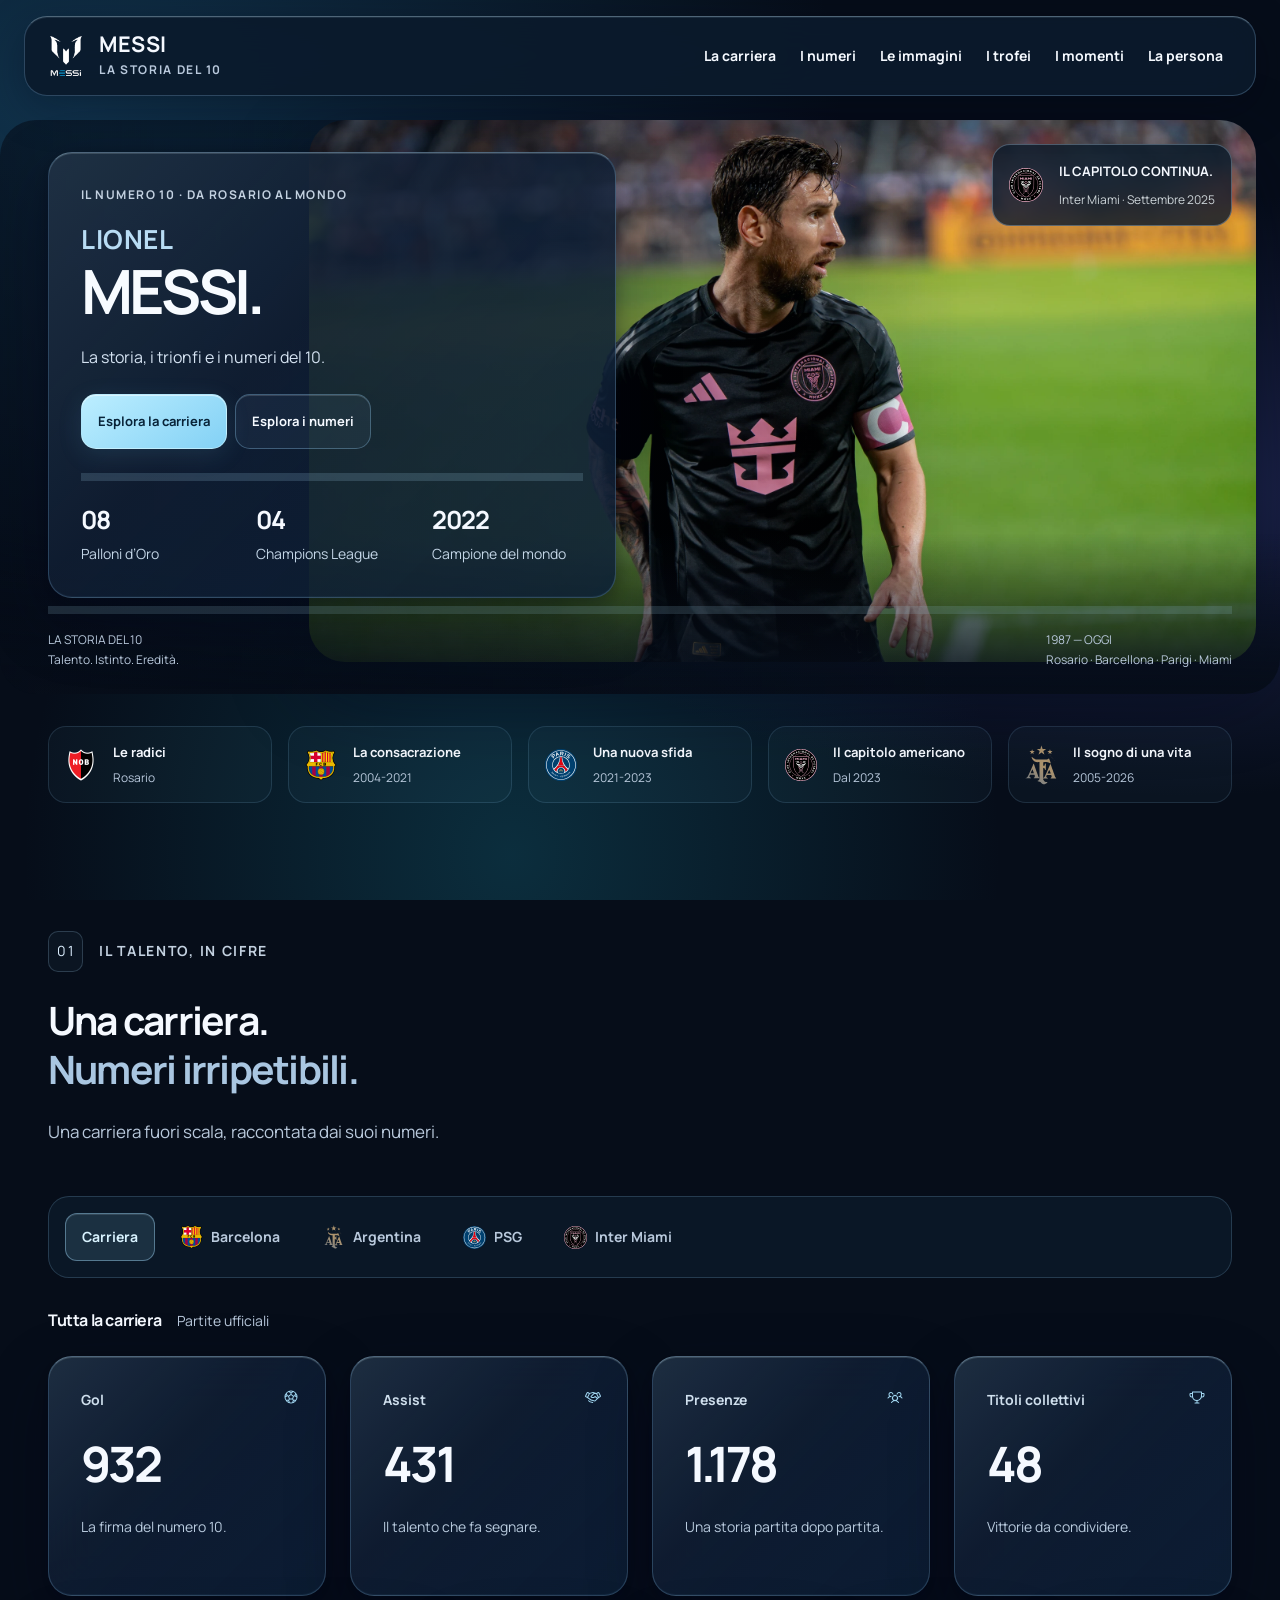
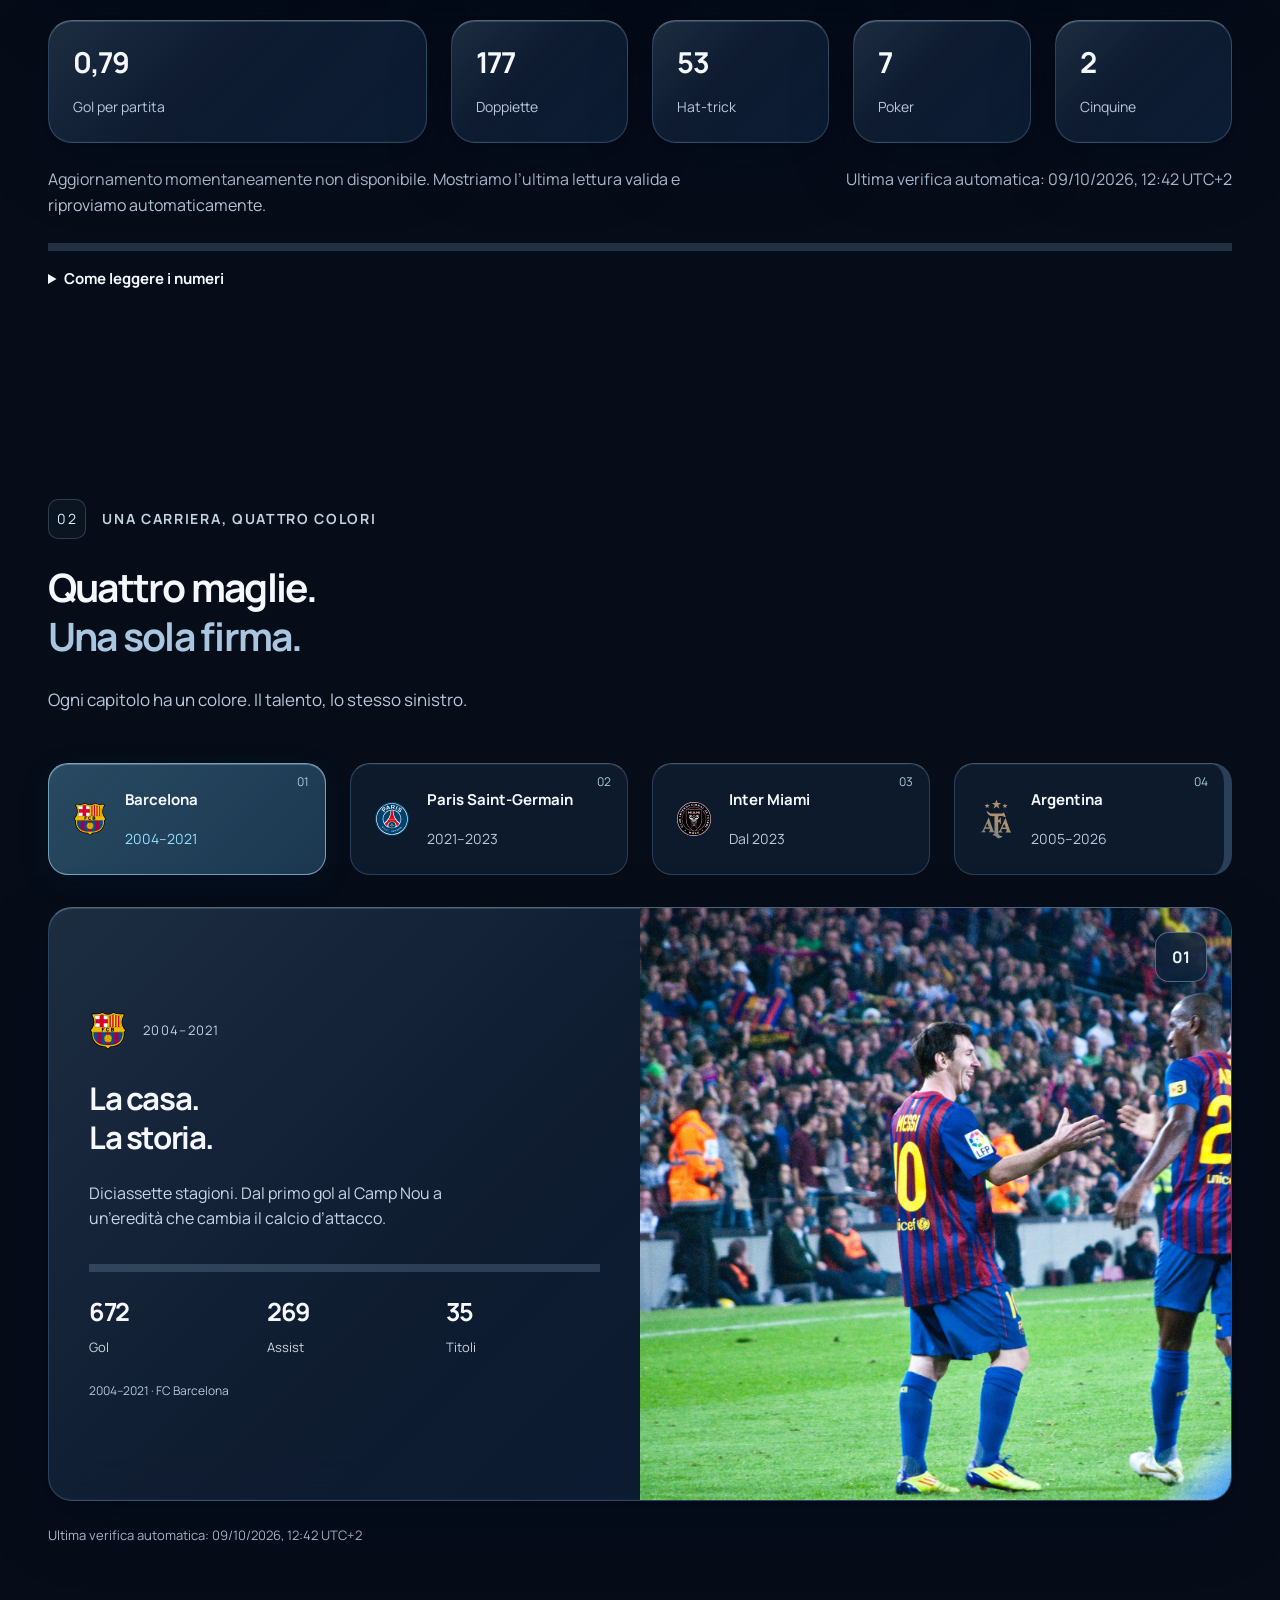
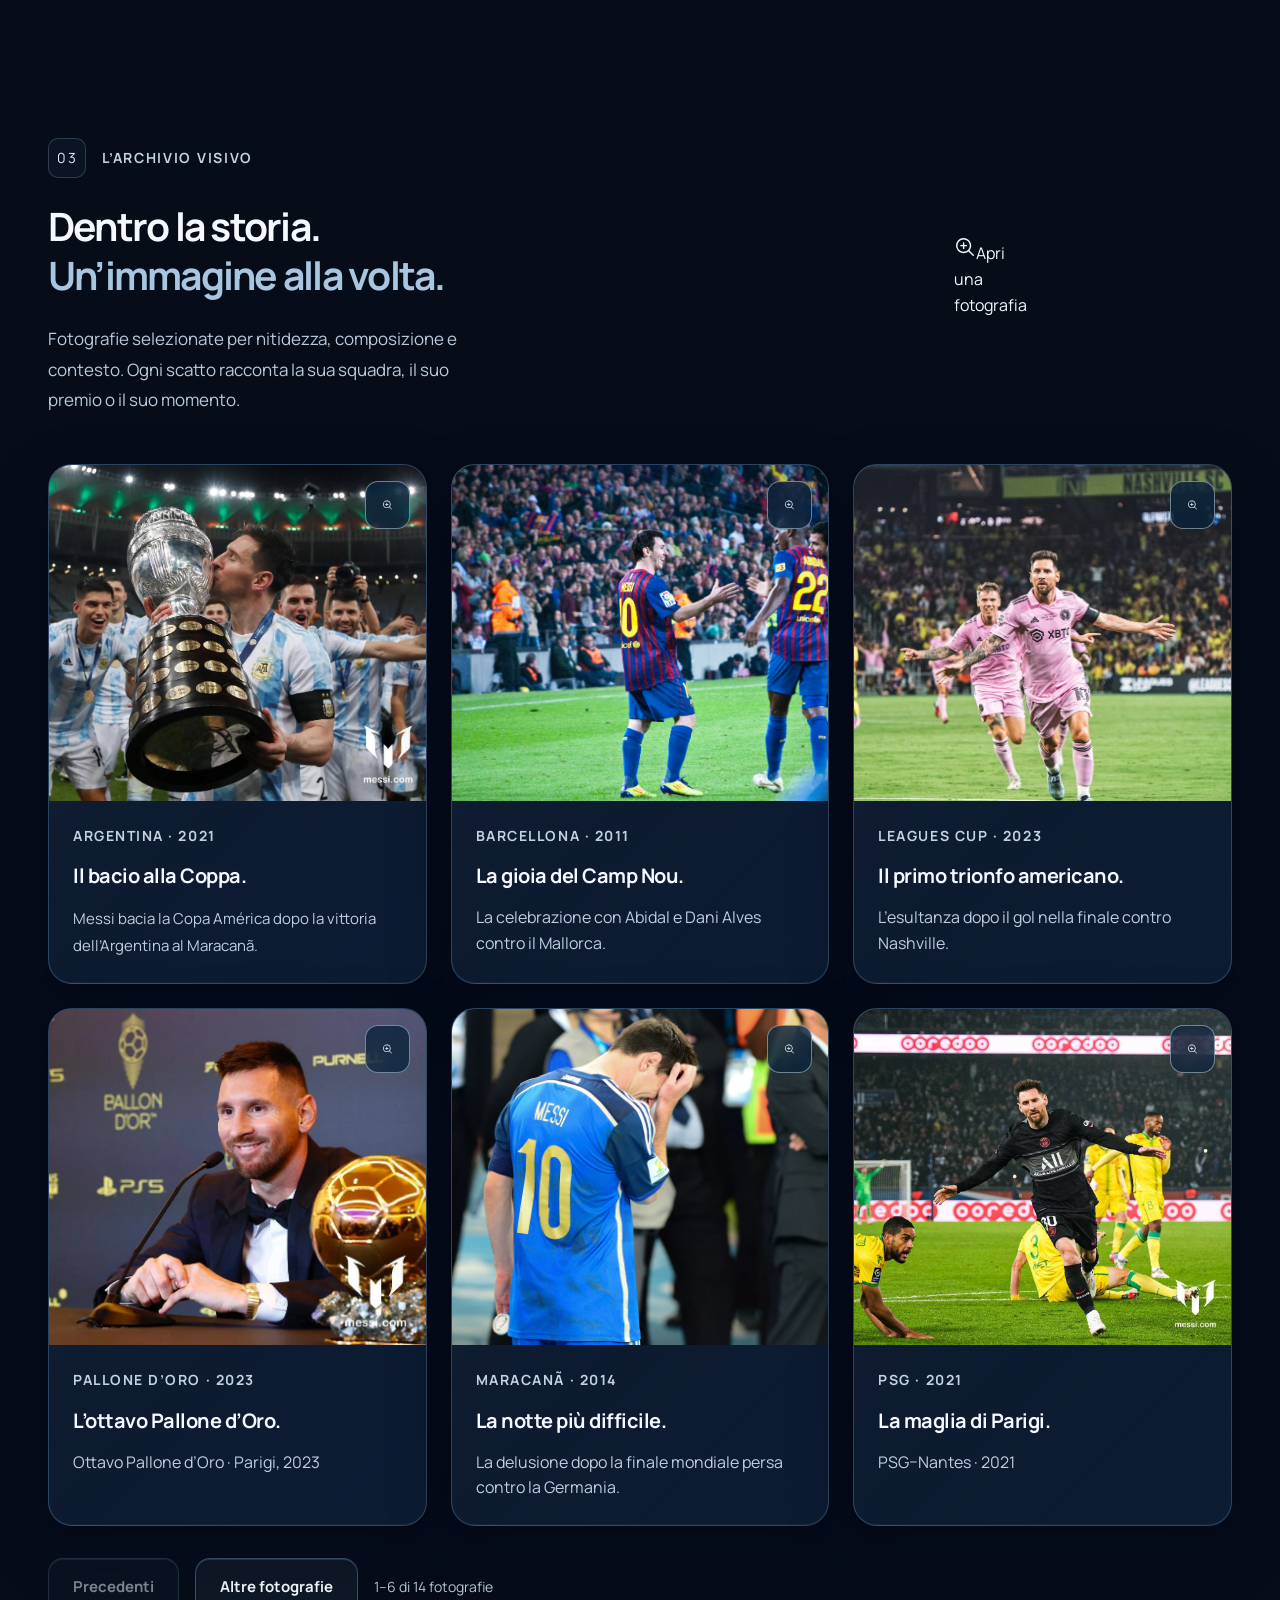
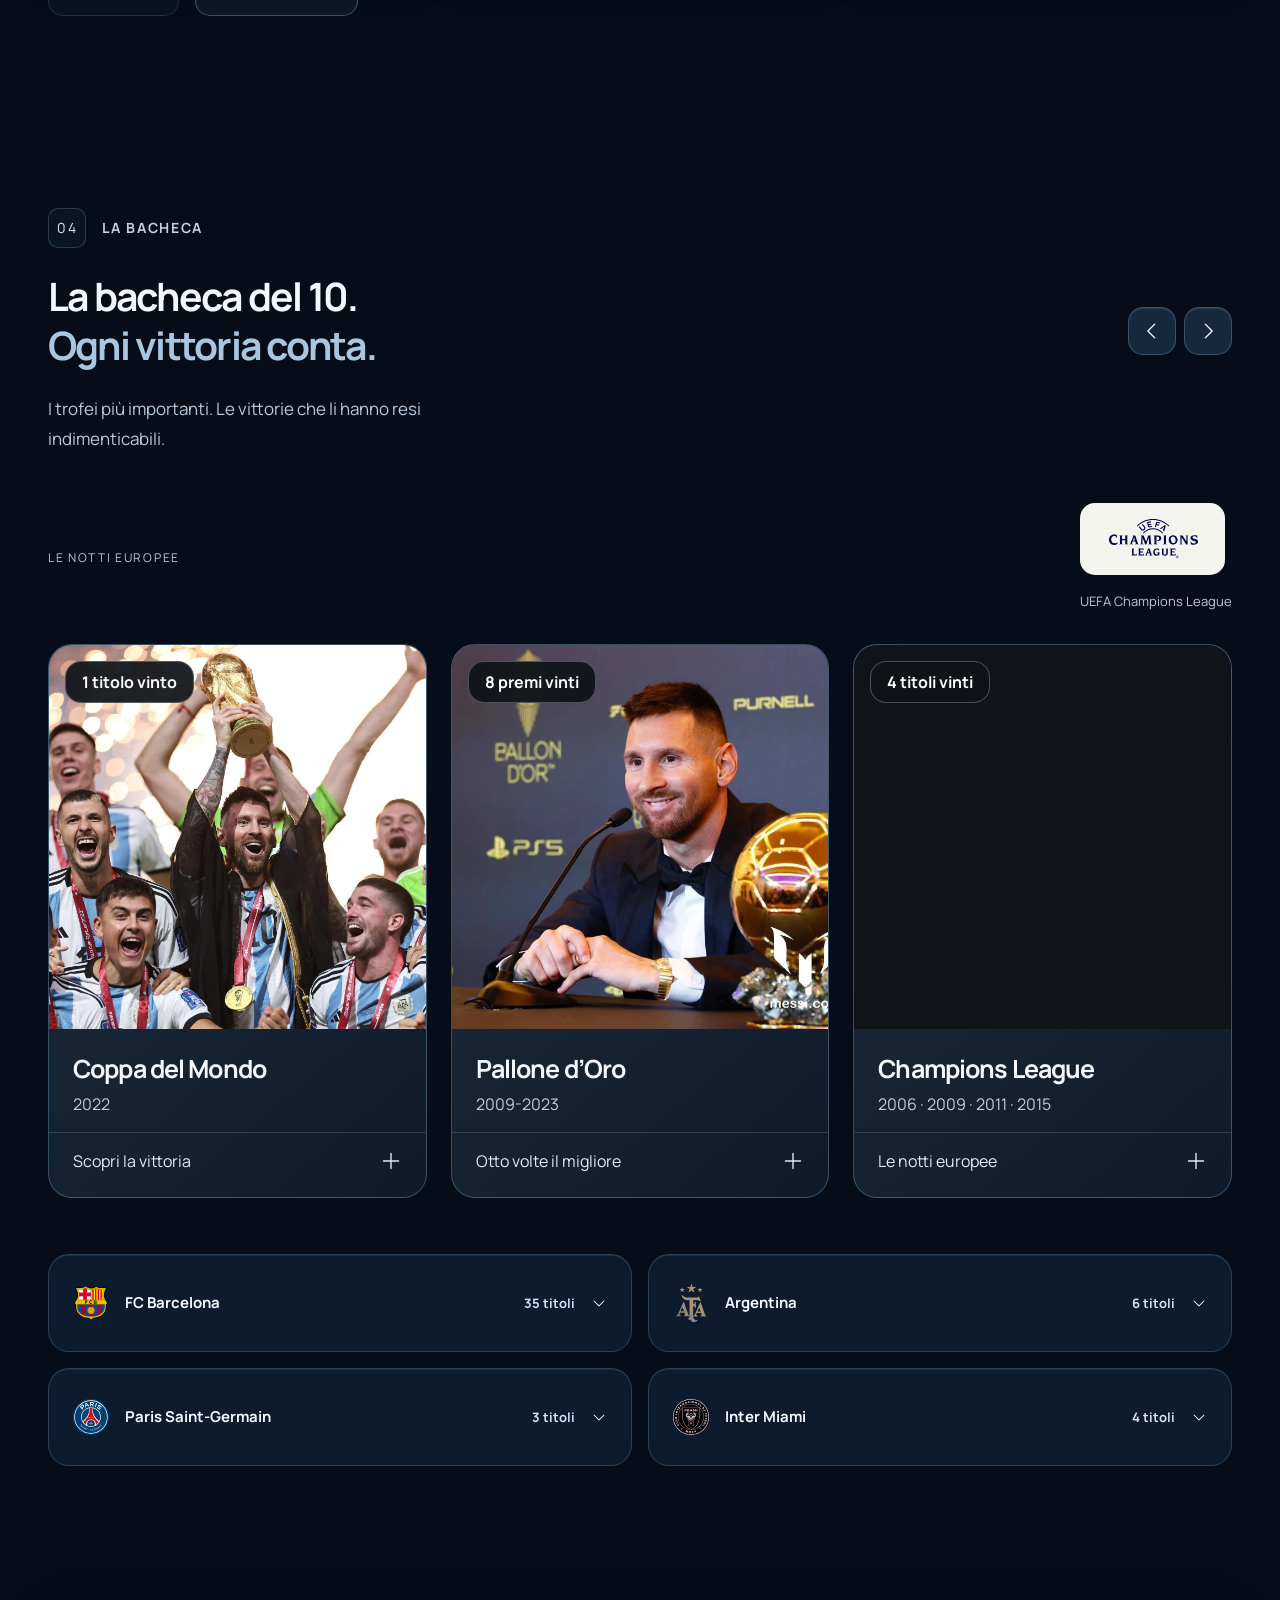
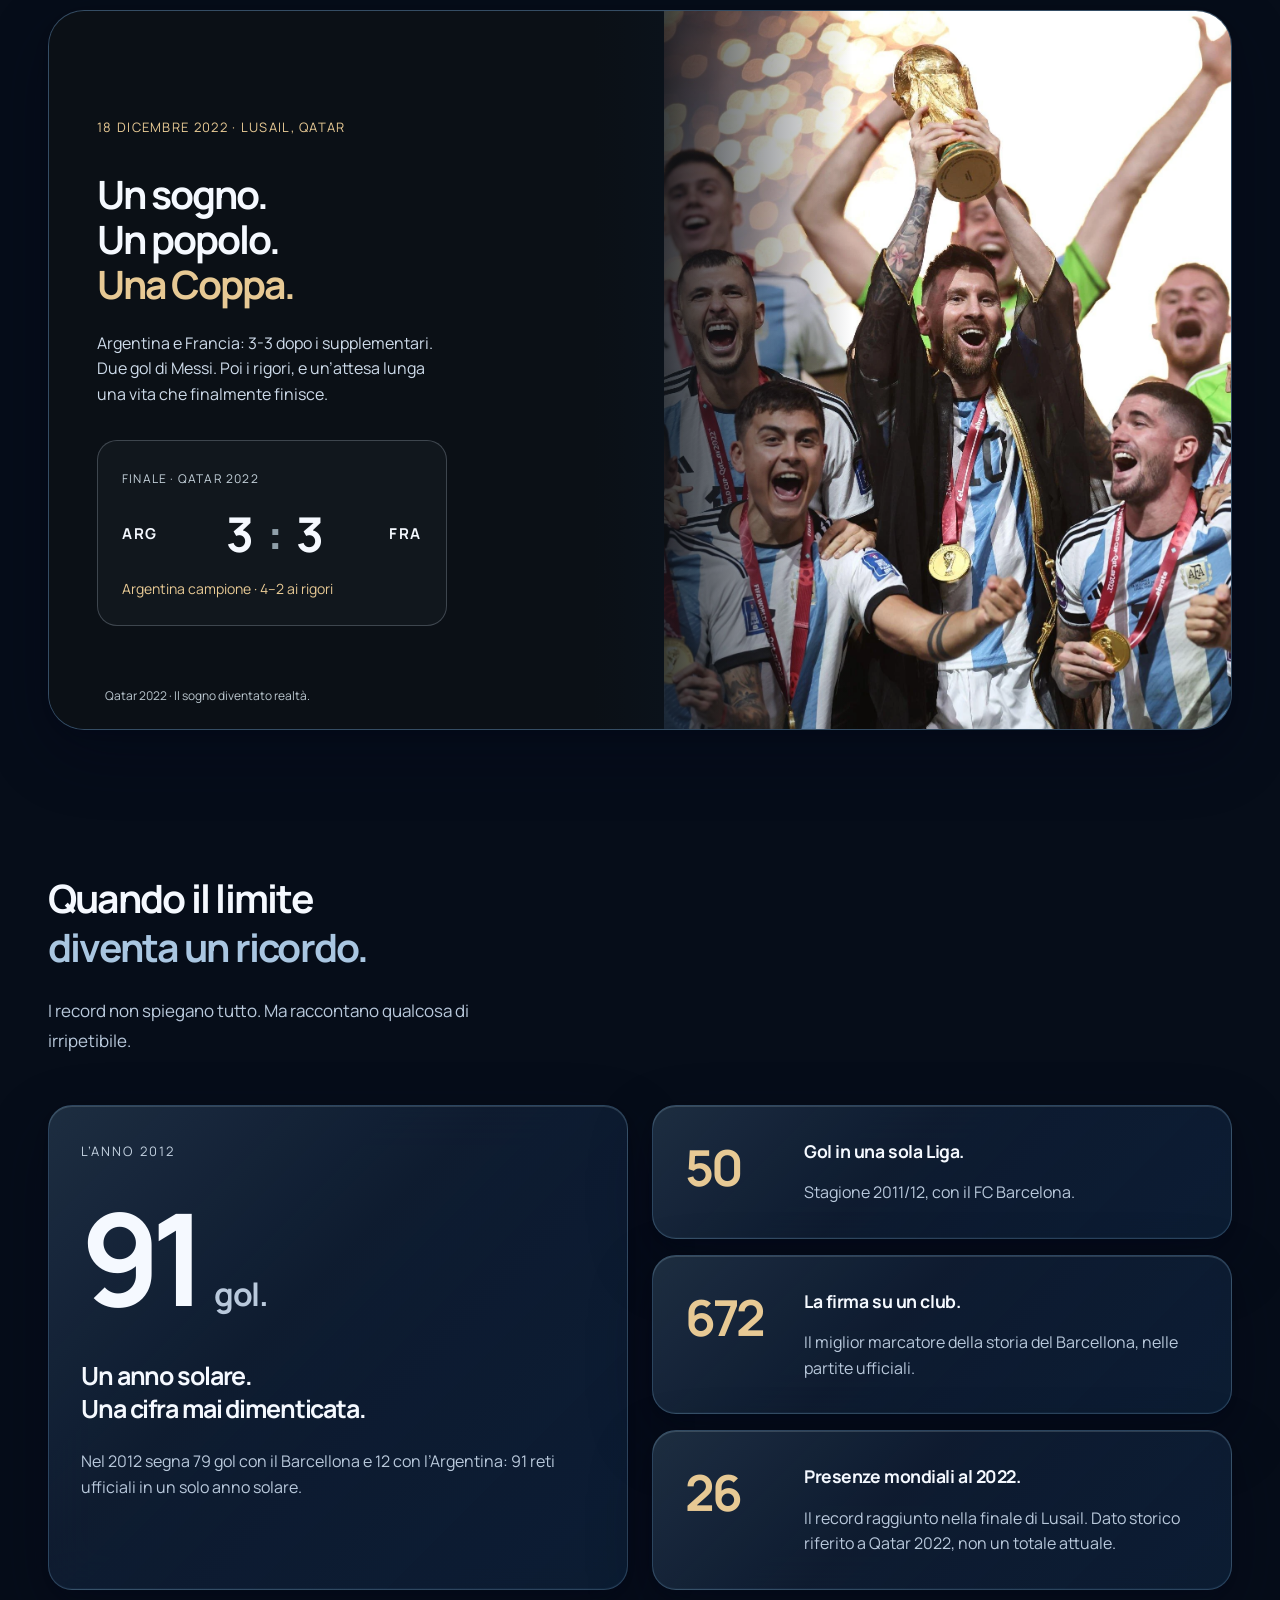
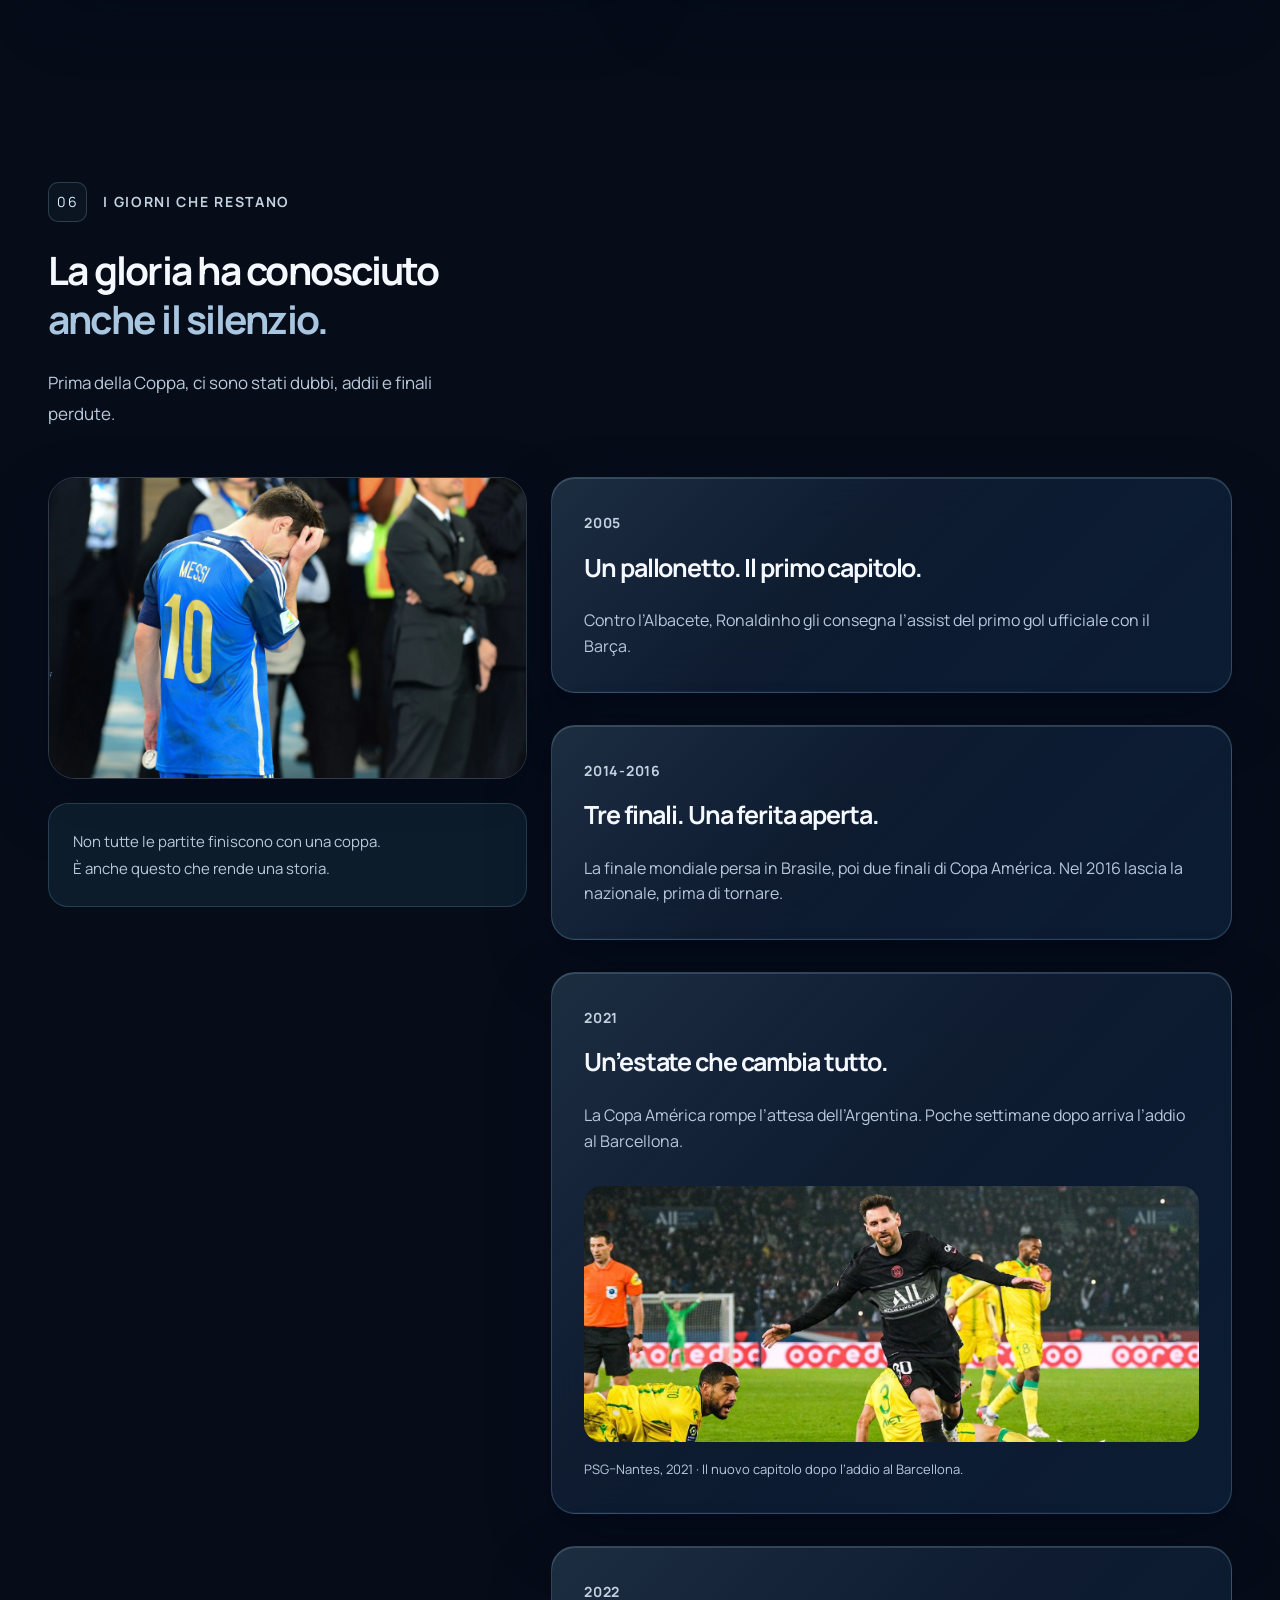
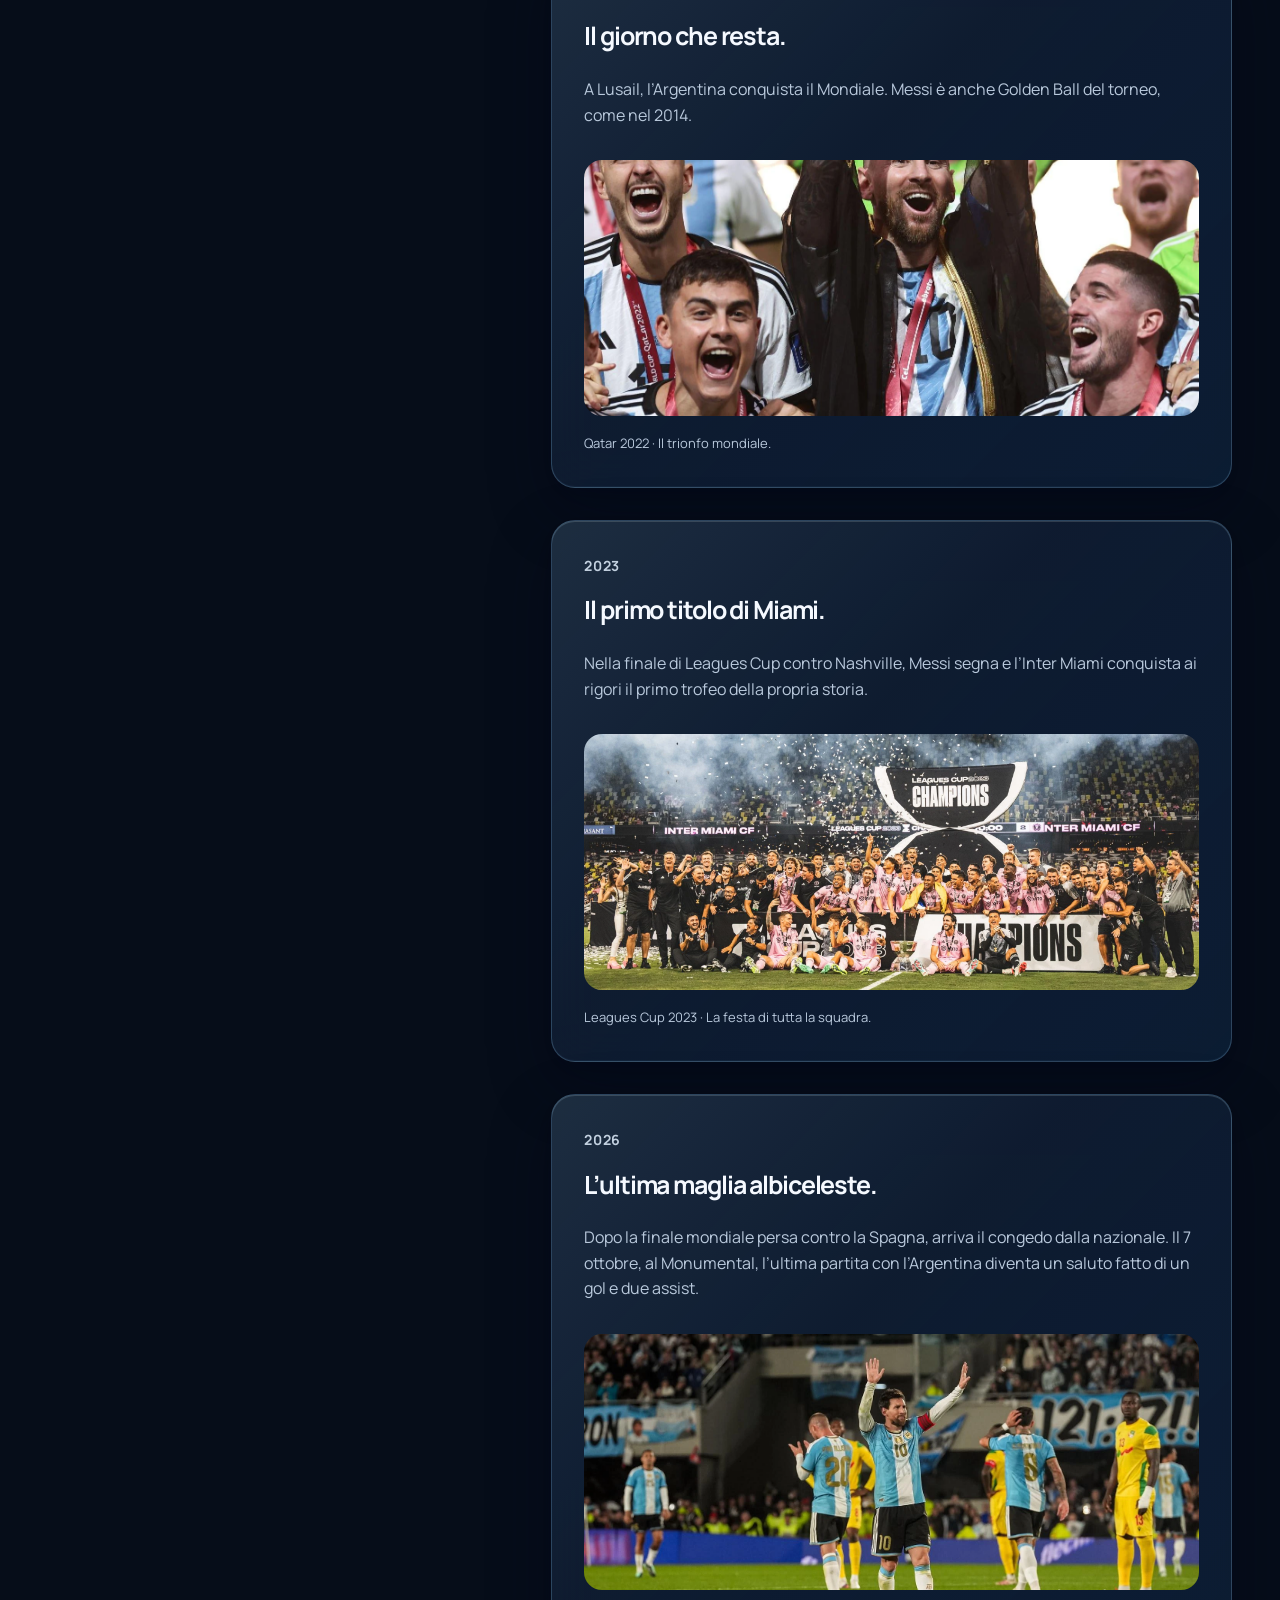
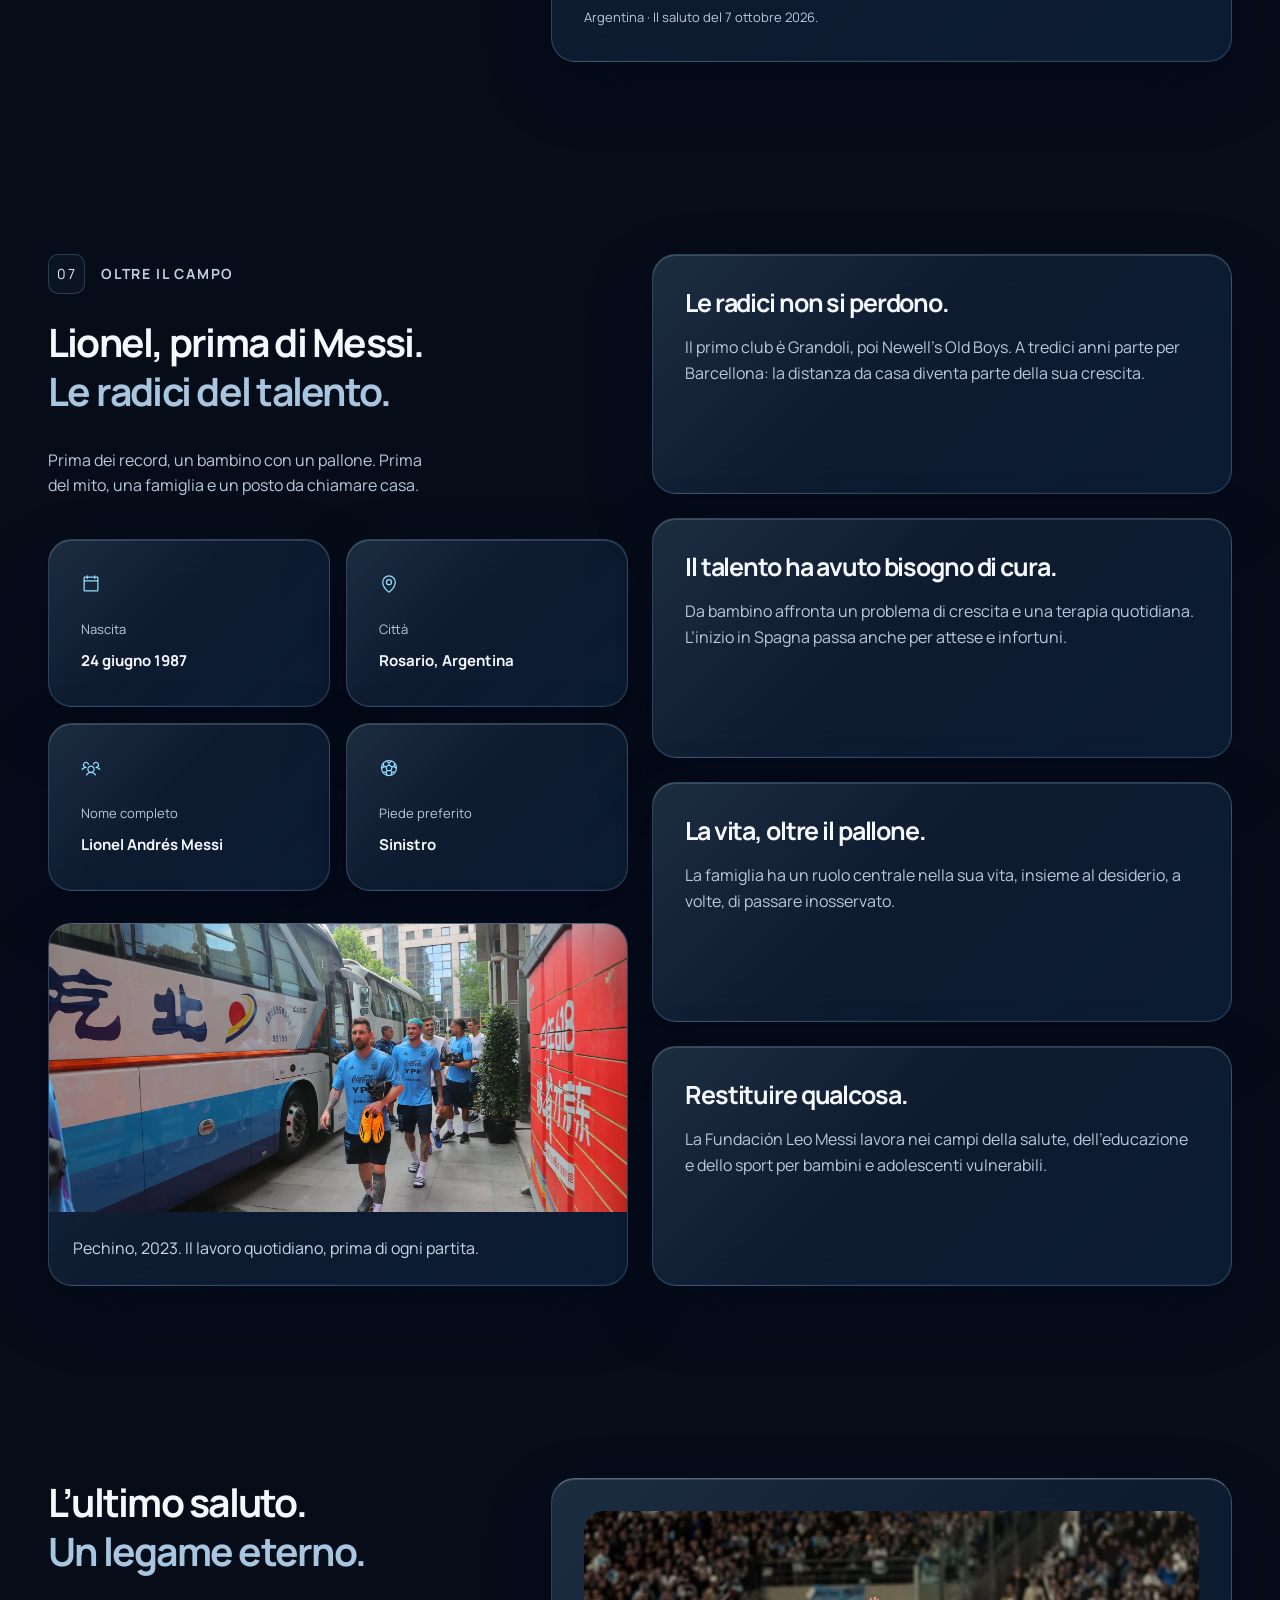
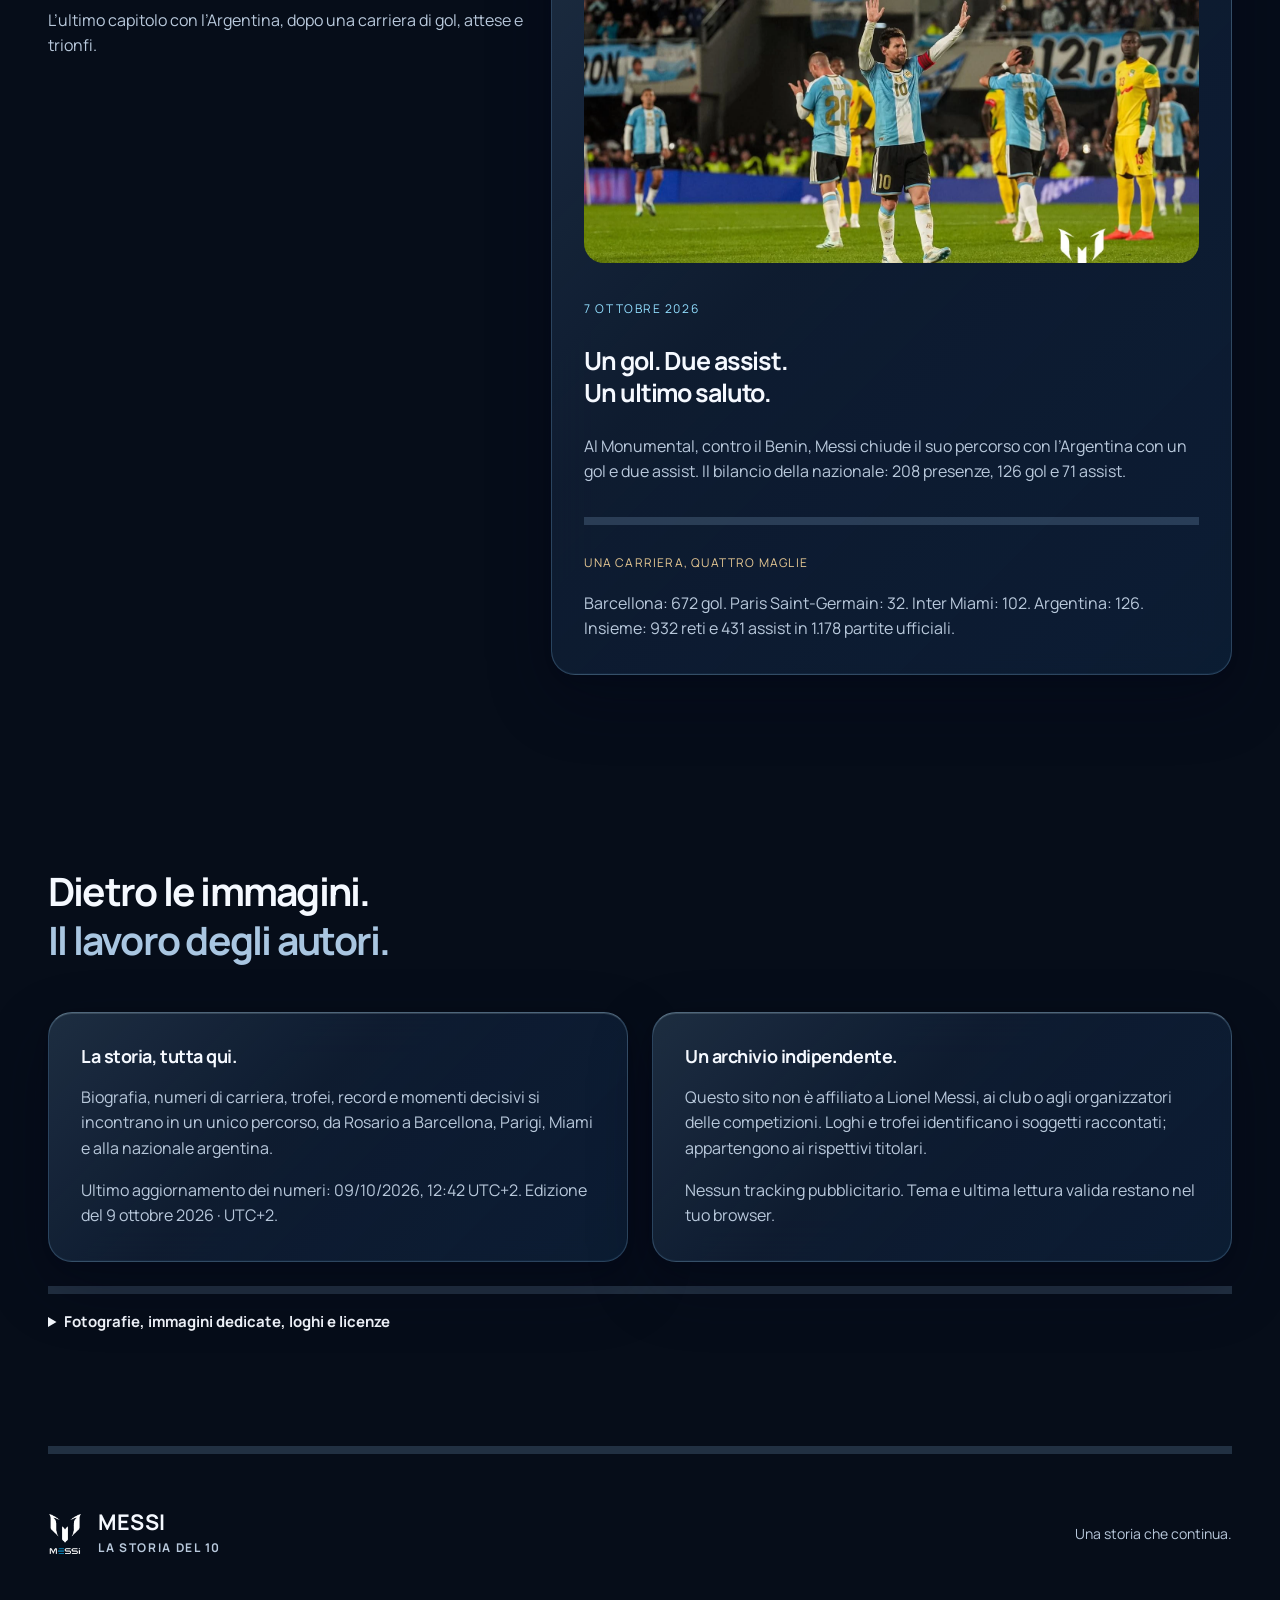
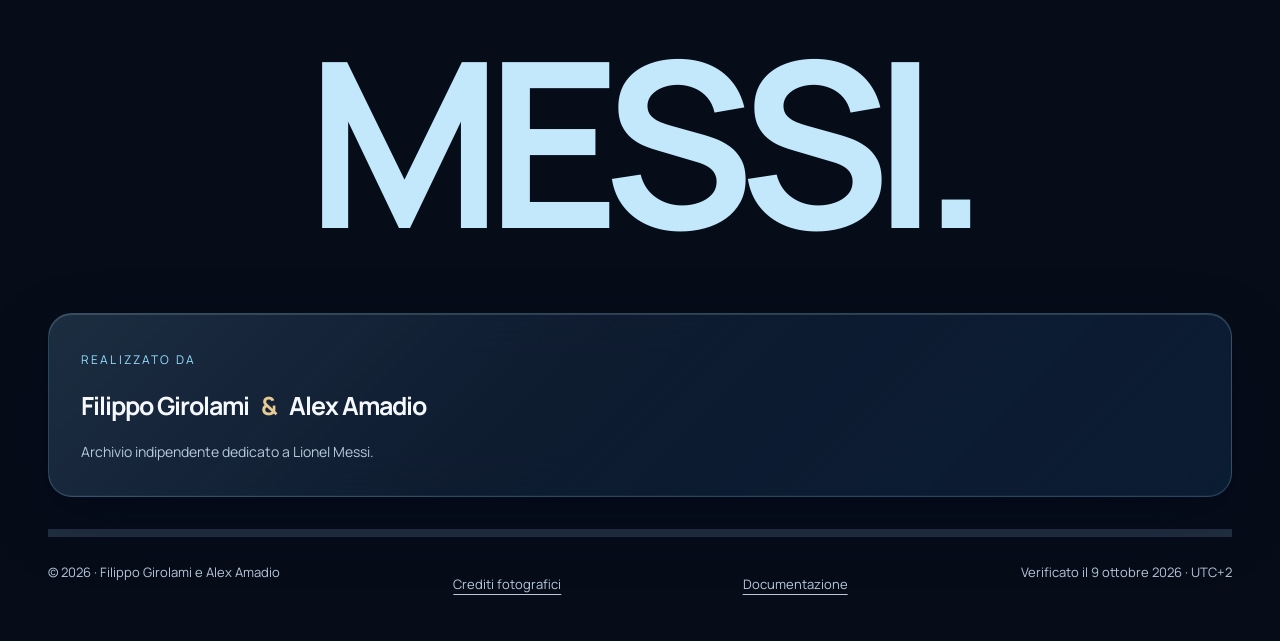
==== commit 1517879b: "Add files via upload" ====
--- a/Sito/index.html
+++ b/Sito/index.html
@@ -1,208 +1,100 @@
-<!doctype html>
-<html lang="it">
-  <head>
-    <meta charset="utf-8" />
-    <meta content="width=device-width,initial-scale=1" name="viewport" />
-    <meta content="dark" name="color-scheme" />
+<!DOCTYPE html>
+<html lang="it"><head>
+    <meta charset="utf-8">
+    <meta content="width=device-width,initial-scale=1" name="viewport">
+    <meta content="dark" name="color-scheme">
     <title>Lionel Messi · La storia del 10</title>
-    <meta
-      content="Lionel Messi: la storia, le fotografie, i trofei, i record e i numeri di una carriera irripetibile."
-      name="description"
-    />
-    <meta content="Lionel Messi · La storia del 10" property="og:title" />
-    <meta
-      content="Il talento. I numeri. Le emozioni. Un archivio indipendente dedicato a Lionel Messi."
-      property="og:description"
-    />
-    <meta content="website" property="og:type" />
-    <link
-      href="data:image/svg+xml,%3Csvg xmlns='http://www.w3.org/2000/svg' viewBox='0 0 64 64'%3E%3Crect width='64' height='64' rx='12' fill='%237bceef'/%3E%3Ctext x='32' y='44' fill='%230c1720' text-anchor='middle' font-size='38' font-family='sans-serif' font-weight='bold'%3E10%3C/text%3E%3C/svg%3E"
-      rel="icon"
-    />
-    <link href="styles.css" rel="stylesheet" />
-    <link rel="stylesheet" href="glass.css" />
+    <meta content="Lionel Messi: la storia, le fotografie, i trofei, i record e i numeri di una carriera irripetibile." name="description">
+    <meta content="Lionel Messi · La storia del 10" property="og:title">
+    <meta content="Il talento. I numeri. Le emozioni. Un archivio indipendente dedicato a Lionel Messi." property="og:description">
+    <meta content="website" property="og:type">
+    <link href="data:image/svg+xml,%3Csvg xmlns='http://www.w3.org/2000/svg' viewBox='0 0 64 64'%3E%3Crect width='64' height='64' rx='12' fill='%237bceef'/%3E%3Ctext x='32' y='44' fill='%230c1720' text-anchor='middle' font-size='38' font-family='sans-serif' font-weight='bold'%3E10%3C/text%3E%3C/svg%3E" rel="icon">
+    <link href="styles.css" rel="stylesheet">
+    <link rel="stylesheet" href="glass.css">
     <script src="media.js"></script>
     <script defer="" src="app.js"></script>
-    <meta content="Filippo Girolami e Alex Amadio" name="author" />
-    <link
-      as="image"
-      fetchpriority="high"
-      href="assets/images/hero.webp"
-      rel="preload"
-    />
-    <link
-      as="font"
-      crossorigin=""
-      href="assets/fonts/manrope-400.woff"
-      rel="preload"
-      type="font/woff"
-    />
-    <link
-      as="font"
-      crossorigin=""
-      href="assets/fonts/oswald-600.woff"
-      rel="preload"
-      type="font/woff"
-    />
+    <meta content="Filippo Girolami e Alex Amadio" name="author">
+    <link as="image" fetchpriority="high" href="assets/images/hero.webp" rel="preload">
+    <link as="font" crossorigin="" href="assets/fonts/manrope-400.woff" rel="preload" type="font/woff">
+    <link as="font" crossorigin="" href="assets/fonts/oswald-600.woff" rel="preload" type="font/woff">
   </head>
   <body class="glass-experience">
-    <svg
-      aria-hidden="true"
-      class="icon-library"
-      height="0"
-      width="0"
-      xmlns="http://www.w3.org/2000/svg"
-    >
+    <svg aria-hidden="true" class="icon-library" height="0" width="0" xmlns="http://www.w3.org/2000/svg">
       <symbol id="icon-arrows-clockwise" viewBox="0 0 256 256">
-        <path
-          d="M224,48V96a8,8,0,0,1-8,8H168a8,8,0,0,1,0-16h28.69L182.06,73.37a79.56,79.56,0,0,0-56.13-23.43h-.45A79.52,79.52,0,0,0,69.59,72.71,8,8,0,0,1,58.41,61.27a96,96,0,0,1,135,.79L208,76.69V48a8,8,0,0,1,16,0ZM186.41,183.29a80,80,0,0,1-112.47-.66L59.31,168H88a8,8,0,0,0,0-16H40a8,8,0,0,0-8,8v48a8,8,0,0,0,16,0V179.31l14.63,14.63A95.43,95.43,0,0,0,130,222.06h.53a95.36,95.36,0,0,0,67.07-27.33,8,8,0,0,0-11.18-11.44Z"
-        ></path>
+        <path d="M224,48V96a8,8,0,0,1-8,8H168a8,8,0,0,1,0-16h28.69L182.06,73.37a79.56,79.56,0,0,0-56.13-23.43h-.45A79.52,79.52,0,0,0,69.59,72.71,8,8,0,0,1,58.41,61.27a96,96,0,0,1,135,.79L208,76.69V48a8,8,0,0,1,16,0ZM186.41,183.29a80,80,0,0,1-112.47-.66L59.31,168H88a8,8,0,0,0,0-16H40a8,8,0,0,0-8,8v48a8,8,0,0,0,16,0V179.31l14.63,14.63A95.43,95.43,0,0,0,130,222.06h.53a95.36,95.36,0,0,0,67.07-27.33,8,8,0,0,0-11.18-11.44Z"></path>
       </symbol>
       <symbol id="icon-calendar-blank" viewBox="0 0 256 256">
-        <path
-          d="M208,32H184V24a8,8,0,0,0-16,0v8H88V24a8,8,0,0,0-16,0v8H48A16,16,0,0,0,32,48V208a16,16,0,0,0,16,16H208a16,16,0,0,0,16-16V48A16,16,0,0,0,208,32ZM72,48v8a8,8,0,0,0,16,0V48h80v8a8,8,0,0,0,16,0V48h24V80H48V48ZM208,208H48V96H208V208Z"
-        ></path>
+        <path d="M208,32H184V24a8,8,0,0,0-16,0v8H88V24a8,8,0,0,0-16,0v8H48A16,16,0,0,0,32,48V208a16,16,0,0,0,16,16H208a16,16,0,0,0,16-16V48A16,16,0,0,0,208,32ZM72,48v8a8,8,0,0,0,16,0V48h80v8a8,8,0,0,0,16,0V48h24V80H48V48ZM208,208H48V96H208V208Z"></path>
       </symbol>
       <symbol id="icon-caret-left" viewBox="0 0 256 256">
-        <path
-          d="M165.66,202.34a8,8,0,0,1-11.32,11.32l-80-80a8,8,0,0,1,0-11.32l80-80a8,8,0,0,1,11.32,11.32L91.31,128Z"
-        ></path>
+        <path d="M165.66,202.34a8,8,0,0,1-11.32,11.32l-80-80a8,8,0,0,1,0-11.32l80-80a8,8,0,0,1,11.32,11.32L91.31,128Z"></path>
       </symbol>
       <symbol id="icon-caret-right" viewBox="0 0 256 256">
-        <path
-          d="M181.66,133.66l-80,80a8,8,0,0,1-11.32-11.32L164.69,128,90.34,53.66a8,8,0,0,1,11.32-11.32l80,80A8,8,0,0,1,181.66,133.66Z"
-        ></path>
+        <path d="M181.66,133.66l-80,80a8,8,0,0,1-11.32-11.32L164.69,128,90.34,53.66a8,8,0,0,1,11.32-11.32l80,80A8,8,0,0,1,181.66,133.66Z"></path>
       </symbol>
       <symbol id="icon-chart-line-up" viewBox="0 0 256 256">
-        <path
-          d="M232,208a8,8,0,0,1-8,8H32a8,8,0,0,1-8-8V48a8,8,0,0,1,16,0V156.69l50.34-50.35a8,8,0,0,1,11.32,0L128,132.69,180.69,80H160a8,8,0,0,1,0-16h40a8,8,0,0,1,8,8v40a8,8,0,0,1-16,0V91.31l-58.34,58.35a8,8,0,0,1-11.32,0L96,123.31l-56,56V200H224A8,8,0,0,1,232,208Z"
-        ></path>
+        <path d="M232,208a8,8,0,0,1-8,8H32a8,8,0,0,1-8-8V48a8,8,0,0,1,16,0V156.69l50.34-50.35a8,8,0,0,1,11.32,0L128,132.69,180.69,80H160a8,8,0,0,1,0-16h40a8,8,0,0,1,8,8v40a8,8,0,0,1-16,0V91.31l-58.34,58.35a8,8,0,0,1-11.32,0L96,123.31l-56,56V200H224A8,8,0,0,1,232,208Z"></path>
       </symbol>
       <symbol id="icon-handshake" viewBox="0 0 256 256">
-        <path
-          d="M254.3,107.91,228.78,56.85a16,16,0,0,0-21.47-7.15L182.44,62.13,130.05,48.27a8.14,8.14,0,0,0-4.1,0L73.56,62.13,48.69,49.7a16,16,0,0,0-21.47,7.15L1.7,107.9a16,16,0,0,0,7.15,21.47l27,13.51,55.49,39.63a8.06,8.06,0,0,0,2.71,1.25l64,16a8,8,0,0,0,7.6-2.1l55.07-55.08,26.42-13.21a16,16,0,0,0,7.15-21.46Zm-54.89,33.37L165,113.72a8,8,0,0,0-10.68.61C136.51,132.27,116.66,130,104,122L147.24,80h31.81l27.21,54.41ZM41.53,64,62,74.22,36.43,125.27,16,115.06Zm116,119.13L99.42,168.61l-49.2-35.14,28-56L128,64.28l9.8,2.59-45,43.68-.08.09a16,16,0,0,0,2.72,24.81c20.56,13.13,45.37,11,64.91-5L188,152.66Zm62-57.87-25.52-51L214.47,64,240,115.06Zm-87.75,92.67a8,8,0,0,1-7.75,6.06,8.13,8.13,0,0,1-1.95-.24L80.41,213.33a7.89,7.89,0,0,1-2.71-1.25L51.35,193.26a8,8,0,0,1,9.3-13l25.11,17.94L126,208.24A8,8,0,0,1,131.82,217.94Z"
-        ></path>
+        <path d="M254.3,107.91,228.78,56.85a16,16,0,0,0-21.47-7.15L182.44,62.13,130.05,48.27a8.14,8.14,0,0,0-4.1,0L73.56,62.13,48.69,49.7a16,16,0,0,0-21.47,7.15L1.7,107.9a16,16,0,0,0,7.15,21.47l27,13.51,55.49,39.63a8.06,8.06,0,0,0,2.71,1.25l64,16a8,8,0,0,0,7.6-2.1l55.07-55.08,26.42-13.21a16,16,0,0,0,7.15-21.46Zm-54.89,33.37L165,113.72a8,8,0,0,0-10.68.61C136.51,132.27,116.66,130,104,122L147.24,80h31.81l27.21,54.41ZM41.53,64,62,74.22,36.43,125.27,16,115.06Zm116,119.13L99.42,168.61l-49.2-35.14,28-56L128,64.28l9.8,2.59-45,43.68-.08.09a16,16,0,0,0,2.72,24.81c20.56,13.13,45.37,11,64.91-5L188,152.66Zm62-57.87-25.52-51L214.47,64,240,115.06Zm-87.75,92.67a8,8,0,0,1-7.75,6.06,8.13,8.13,0,0,1-1.95-.24L80.41,213.33a7.89,7.89,0,0,1-2.71-1.25L51.35,193.26a8,8,0,0,1,9.3-13l25.11,17.94L126,208.24A8,8,0,0,1,131.82,217.94Z"></path>
       </symbol>
       <symbol id="icon-heart" viewBox="0 0 256 256">
-        <path
-          d="M178,40c-20.65,0-38.73,8.88-50,23.89C116.73,48.88,98.65,40,78,40a62.07,62.07,0,0,0-62,62c0,70,103.79,126.66,108.21,129a8,8,0,0,0,7.58,0C136.21,228.66,240,172,240,102A62.07,62.07,0,0,0,178,40ZM128,214.8C109.74,204.16,32,155.69,32,102A46.06,46.06,0,0,1,78,56c19.45,0,35.78,10.36,42.6,27a8,8,0,0,0,14.8,0c6.82-16.67,23.15-27,42.6-27a46.06,46.06,0,0,1,46,46C224,155.61,146.24,204.15,128,214.8Z"
-        ></path>
+        <path d="M178,40c-20.65,0-38.73,8.88-50,23.89C116.73,48.88,98.65,40,78,40a62.07,62.07,0,0,0-62,62c0,70,103.79,126.66,108.21,129a8,8,0,0,0,7.58,0C136.21,228.66,240,172,240,102A62.07,62.07,0,0,0,178,40ZM128,214.8C109.74,204.16,32,155.69,32,102A46.06,46.06,0,0,1,78,56c19.45,0,35.78,10.36,42.6,27a8,8,0,0,0,14.8,0c6.82-16.67,23.15-27,42.6-27a46.06,46.06,0,0,1,46,46C224,155.61,146.24,204.15,128,214.8Z"></path>
       </symbol>
       <symbol id="icon-image" viewBox="0 0 256 256">
-        <path
-          d="M216,40H40A16,16,0,0,0,24,56V200a16,16,0,0,0,16,16H216a16,16,0,0,0,16-16V56A16,16,0,0,0,216,40Zm0,16V158.75l-26.07-26.06a16,16,0,0,0-22.63,0l-20,20-44-44a16,16,0,0,0-22.62,0L40,149.37V56ZM40,172l52-52,80,80H40Zm176,28H194.63l-36-36,20-20L216,181.38V200ZM144,100a12,12,0,1,1,12,12A12,12,0,0,1,144,100Z"
-        ></path>
+        <path d="M216,40H40A16,16,0,0,0,24,56V200a16,16,0,0,0,16,16H216a16,16,0,0,0,16-16V56A16,16,0,0,0,216,40Zm0,16V158.75l-26.07-26.06a16,16,0,0,0-22.63,0l-20,20-44-44a16,16,0,0,0-22.62,0L40,149.37V56ZM40,172l52-52,80,80H40Zm176,28H194.63l-36-36,20-20L216,181.38V200ZM144,100a12,12,0,1,1,12,12A12,12,0,0,1,144,100Z"></path>
       </symbol>
       <symbol id="icon-info" viewBox="0 0 256 256">
-        <path
-          d="M128,24A104,104,0,1,0,232,128,104.11,104.11,0,0,0,128,24Zm0,192a88,88,0,1,1,88-88A88.1,88.1,0,0,1,128,216Zm16-40a8,8,0,0,1-8,8,16,16,0,0,1-16-16V128a8,8,0,0,1,0-16,16,16,0,0,1,16,16v40A8,8,0,0,1,144,176ZM112,84a12,12,0,1,1,12,12A12,12,0,0,1,112,84Z"
-        ></path>
+        <path d="M128,24A104,104,0,1,0,232,128,104.11,104.11,0,0,0,128,24Zm0,192a88,88,0,1,1,88-88A88.1,88.1,0,0,1,128,216Zm16-40a8,8,0,0,1-8,8,16,16,0,0,1-16-16V128a8,8,0,0,1,0-16,16,16,0,0,1,16,16v40A8,8,0,0,1,144,176ZM112,84a12,12,0,1,1,12,12A12,12,0,0,1,112,84Z"></path>
       </symbol>
       <symbol id="icon-lightning" viewBox="0 0 256 256">
-        <path
-          d="M215.79,118.17a8,8,0,0,0-5-5.66L153.18,90.9l14.66-73.33a8,8,0,0,0-13.69-7l-112,120a8,8,0,0,0,3,13l57.63,21.61L88.16,238.43a8,8,0,0,0,13.69,7l112-120A8,8,0,0,0,215.79,118.17ZM109.37,214l10.47-52.38a8,8,0,0,0-5-9.06L62,132.71l84.62-90.66L136.16,94.43a8,8,0,0,0,5,9.06l52.8,19.8Z"
-        ></path>
+        <path d="M215.79,118.17a8,8,0,0,0-5-5.66L153.18,90.9l14.66-73.33a8,8,0,0,0-13.69-7l-112,120a8,8,0,0,0,3,13l57.63,21.61L88.16,238.43a8,8,0,0,0,13.69,7l112-120A8,8,0,0,0,215.79,118.17ZM109.37,214l10.47-52.38a8,8,0,0,0-5-9.06L62,132.71l84.62-90.66L136.16,94.43a8,8,0,0,0,5,9.06l52.8,19.8Z"></path>
       </symbol>
       <symbol id="icon-list" viewBox="0 0 256 256">
-        <path
-          d="M224,128a8,8,0,0,1-8,8H40a8,8,0,0,1,0-16H216A8,8,0,0,1,224,128ZM40,72H216a8,8,0,0,0,0-16H40a8,8,0,0,0,0,16ZM216,184H40a8,8,0,0,0,0,16H216a8,8,0,0,0,0-16Z"
-        ></path>
+        <path d="M224,128a8,8,0,0,1-8,8H40a8,8,0,0,1,0-16H216A8,8,0,0,1,224,128ZM40,72H216a8,8,0,0,0,0-16H40a8,8,0,0,0,0,16ZM216,184H40a8,8,0,0,0,0,16H216a8,8,0,0,0,0-16Z"></path>
       </symbol>
       <symbol id="icon-magnifying-glass-plus" viewBox="0 0 256 256">
-        <path
-          d="M152,112a8,8,0,0,1-8,8H120v24a8,8,0,0,1-16,0V120H80a8,8,0,0,1,0-16h24V80a8,8,0,0,1,16,0v24h24A8,8,0,0,1,152,112Zm77.66,117.66a8,8,0,0,1-11.32,0l-50.06-50.07a88.11,88.11,0,1,1,11.31-11.31l50.07,50.06A8,8,0,0,1,229.66,229.66ZM112,184a72,72,0,1,0-72-72A72.08,72.08,0,0,0,112,184Z"
-        ></path>
+        <path d="M152,112a8,8,0,0,1-8,8H120v24a8,8,0,0,1-16,0V120H80a8,8,0,0,1,0-16h24V80a8,8,0,0,1,16,0v24h24A8,8,0,0,1,152,112Zm77.66,117.66a8,8,0,0,1-11.32,0l-50.06-50.07a88.11,88.11,0,1,1,11.31-11.31l50.07,50.06A8,8,0,0,1,229.66,229.66ZM112,184a72,72,0,1,0-72-72A72.08,72.08,0,0,0,112,184Z"></path>
       </symbol>
       <symbol id="icon-map-pin" viewBox="0 0 256 256">
-        <path
-          d="M128,64a40,40,0,1,0,40,40A40,40,0,0,0,128,64Zm0,64a24,24,0,1,1,24-24A24,24,0,0,1,128,128Zm0-112a88.1,88.1,0,0,0-88,88c0,31.4,14.51,64.68,42,96.25a254.19,254.19,0,0,0,41.45,38.3,8,8,0,0,0,9.18,0A254.19,254.19,0,0,0,174,200.25c27.45-31.57,42-64.85,42-96.25A88.1,88.1,0,0,0,128,16Zm0,206c-16.53-13-72-60.75-72-118a72,72,0,0,1,144,0C200,161.23,144.53,209,128,222Z"
-        ></path>
+        <path d="M128,64a40,40,0,1,0,40,40A40,40,0,0,0,128,64Zm0,64a24,24,0,1,1,24-24A24,24,0,0,1,128,128Zm0-112a88.1,88.1,0,0,0-88,88c0,31.4,14.51,64.68,42,96.25a254.19,254.19,0,0,0,41.45,38.3,8,8,0,0,0,9.18,0A254.19,254.19,0,0,0,174,200.25c27.45-31.57,42-64.85,42-96.25A88.1,88.1,0,0,0,128,16Zm0,206c-16.53-13-72-60.75-72-118a72,72,0,0,1,144,0C200,161.23,144.53,209,128,222Z"></path>
       </symbol>
       <symbol id="icon-medal" viewBox="0 0 256 256">
-        <path
-          d="M216,96A88,88,0,1,0,72,163.83V240a8,8,0,0,0,11.58,7.16L128,225l44.43,22.21A8.07,8.07,0,0,0,176,248a8,8,0,0,0,8-8V163.83A87.85,87.85,0,0,0,216,96ZM56,96a72,72,0,1,1,72,72A72.08,72.08,0,0,1,56,96ZM168,227.06l-36.43-18.21a8,8,0,0,0-7.16,0L88,227.06V174.37a87.89,87.89,0,0,0,80,0ZM128,152A56,56,0,1,0,72,96,56.06,56.06,0,0,0,128,152Zm0-96A40,40,0,1,1,88,96,40,40,0,0,1,128,56Z"
-        ></path>
+        <path d="M216,96A88,88,0,1,0,72,163.83V240a8,8,0,0,0,11.58,7.16L128,225l44.43,22.21A8.07,8.07,0,0,0,176,248a8,8,0,0,0,8-8V163.83A87.85,87.85,0,0,0,216,96ZM56,96a72,72,0,1,1,72,72A72.08,72.08,0,0,1,56,96ZM168,227.06l-36.43-18.21a8,8,0,0,0-7.16,0L88,227.06V174.37a87.89,87.89,0,0,0,80,0ZM128,152A56,56,0,1,0,72,96,56.06,56.06,0,0,0,128,152Zm0-96A40,40,0,1,1,88,96,40,40,0,0,1,128,56Z"></path>
       </symbol>
       <symbol id="icon-plus" viewBox="0 0 256 256">
-        <path
-          d="M224,128a8,8,0,0,1-8,8H136v80a8,8,0,0,1-16,0V136H40a8,8,0,0,1,0-16h80V40a8,8,0,0,1,16,0v80h80A8,8,0,0,1,224,128Z"
-        ></path>
+        <path d="M224,128a8,8,0,0,1-8,8H136v80a8,8,0,0,1-16,0V136H40a8,8,0,0,1,0-16h80V40a8,8,0,0,1,16,0v80h80A8,8,0,0,1,224,128Z"></path>
       </symbol>
       <symbol id="icon-shield-check" viewBox="0 0 256 256">
-        <path
-          d="M208,40H48A16,16,0,0,0,32,56v56c0,52.72,25.52,84.67,46.93,102.19,23.06,18.86,46,25.26,47,25.53a8,8,0,0,0,4.2,0c1-.27,23.91-6.67,47-25.53C198.48,196.67,224,164.72,224,112V56A16,16,0,0,0,208,40Zm0,72c0,37.07-13.66,67.16-40.6,89.42A129.3,129.3,0,0,1,128,223.62a128.25,128.25,0,0,1-38.92-21.81C61.82,179.51,48,149.3,48,112l0-56,160,0ZM82.34,141.66a8,8,0,0,1,11.32-11.32L112,148.69l50.34-50.35a8,8,0,0,1,11.32,11.32l-56,56a8,8,0,0,1-11.32,0Z"
-        ></path>
+        <path d="M208,40H48A16,16,0,0,0,32,56v56c0,52.72,25.52,84.67,46.93,102.19,23.06,18.86,46,25.26,47,25.53a8,8,0,0,0,4.2,0c1-.27,23.91-6.67,47-25.53C198.48,196.67,224,164.72,224,112V56A16,16,0,0,0,208,40Zm0,72c0,37.07-13.66,67.16-40.6,89.42A129.3,129.3,0,0,1,128,223.62a128.25,128.25,0,0,1-38.92-21.81C61.82,179.51,48,149.3,48,112l0-56,160,0ZM82.34,141.66a8,8,0,0,1,11.32-11.32L112,148.69l50.34-50.35a8,8,0,0,1,11.32,11.32l-56,56a8,8,0,0,1-11.32,0Z"></path>
       </symbol>
       <symbol id="icon-soccer-ball" viewBox="0 0 256 256">
-        <path
-          d="M128,24A104,104,0,1,0,232,128,104.11,104.11,0,0,0,128,24Zm76.52,147.42H170.9l-9.26-12.76,12.63-36.78,15-4.89,26.24,20.13A87.38,87.38,0,0,1,204.52,171.42Zm-164-34.3L66.71,117l15,4.89,12.63,36.78L85.1,171.42H51.48A87.38,87.38,0,0,1,40.47,137.12Zm10-50.64,5.51,18.6L40.71,116.77A87.33,87.33,0,0,1,50.43,86.48ZM109,152,97.54,118.65,128,97.71l30.46,20.94L147,152Zm91.07-46.92,5.51-18.6a87.33,87.33,0,0,1,9.72,30.29Zm-6.2-35.38-9.51,32.08-15.07,4.89L136,83.79V68.21l29.09-20A88.58,88.58,0,0,1,193.86,69.7ZM146.07,41.87,128,54.29,109.93,41.87a88.24,88.24,0,0,1,36.14,0ZM90.91,48.21l29.09,20V83.79L86.72,106.67l-15.07-4.89L62.14,69.7A88.58,88.58,0,0,1,90.91,48.21ZM63.15,187.42H83.52l7.17,20.27A88.4,88.4,0,0,1,63.15,187.42ZM110,214.13,98.12,180.71,107.35,168h41.3l9.23,12.71-11.83,33.42a88,88,0,0,1-36.1,0Zm55.36-6.44,7.17-20.27h20.37A88.4,88.4,0,0,1,165.31,207.69Z"
-        ></path>
+        <path d="M128,24A104,104,0,1,0,232,128,104.11,104.11,0,0,0,128,24Zm76.52,147.42H170.9l-9.26-12.76,12.63-36.78,15-4.89,26.24,20.13A87.38,87.38,0,0,1,204.52,171.42Zm-164-34.3L66.71,117l15,4.89,12.63,36.78L85.1,171.42H51.48A87.38,87.38,0,0,1,40.47,137.12Zm10-50.64,5.51,18.6L40.71,116.77A87.33,87.33,0,0,1,50.43,86.48ZM109,152,97.54,118.65,128,97.71l30.46,20.94L147,152Zm91.07-46.92,5.51-18.6a87.33,87.33,0,0,1,9.72,30.29Zm-6.2-35.38-9.51,32.08-15.07,4.89L136,83.79V68.21l29.09-20A88.58,88.58,0,0,1,193.86,69.7ZM146.07,41.87,128,54.29,109.93,41.87a88.24,88.24,0,0,1,36.14,0ZM90.91,48.21l29.09,20V83.79L86.72,106.67l-15.07-4.89L62.14,69.7A88.58,88.58,0,0,1,90.91,48.21ZM63.15,187.42H83.52l7.17,20.27A88.4,88.4,0,0,1,63.15,187.42ZM110,214.13,98.12,180.71,107.35,168h41.3l9.23,12.71-11.83,33.42a88,88,0,0,1-36.1,0Zm55.36-6.44,7.17-20.27h20.37A88.4,88.4,0,0,1,165.31,207.69Z"></path>
       </symbol>
       <symbol id="icon-trophy" viewBox="0 0 256 256">
-        <path
-          d="M232,64H208V48a8,8,0,0,0-8-8H56a8,8,0,0,0-8,8V64H24A16,16,0,0,0,8,80V96a40,40,0,0,0,40,40h3.65A80.13,80.13,0,0,0,120,191.61V216H96a8,8,0,0,0,0,16h64a8,8,0,0,0,0-16H136V191.58c31.94-3.23,58.44-25.64,68.08-55.58H208a40,40,0,0,0,40-40V80A16,16,0,0,0,232,64ZM48,120A24,24,0,0,1,24,96V80H48v32q0,4,.39,8Zm144-8.9c0,35.52-29,64.64-64,64.9a64,64,0,0,1-64-64V56H192ZM232,96a24,24,0,0,1-24,24h-.5a81.81,81.81,0,0,0,.5-8.9V80h24Z"
-        ></path>
+        <path d="M232,64H208V48a8,8,0,0,0-8-8H56a8,8,0,0,0-8,8V64H24A16,16,0,0,0,8,80V96a40,40,0,0,0,40,40h3.65A80.13,80.13,0,0,0,120,191.61V216H96a8,8,0,0,0,0,16h64a8,8,0,0,0,0-16H136V191.58c31.94-3.23,58.44-25.64,68.08-55.58H208a40,40,0,0,0,40-40V80A16,16,0,0,0,232,64ZM48,120A24,24,0,0,1,24,96V80H48v32q0,4,.39,8Zm144-8.9c0,35.52-29,64.64-64,64.9a64,64,0,0,1-64-64V56H192ZM232,96a24,24,0,0,1-24,24h-.5a81.81,81.81,0,0,0,.5-8.9V80h24Z"></path>
       </symbol>
       <symbol id="icon-users-three" viewBox="0 0 256 256">
-        <path
-          d="M244.8,150.4a8,8,0,0,1-11.2-1.6A51.6,51.6,0,0,0,192,128a8,8,0,0,1-7.37-4.89,8,8,0,0,1,0-6.22A8,8,0,0,1,192,112a24,24,0,1,0-23.24-30,8,8,0,1,1-15.5-4A40,40,0,1,1,219,117.51a67.94,67.94,0,0,1,27.43,21.68A8,8,0,0,1,244.8,150.4ZM190.92,212a8,8,0,1,1-13.84,8,57,57,0,0,0-98.16,0,8,8,0,1,1-13.84-8,72.06,72.06,0,0,1,33.74-29.92,48,48,0,1,1,58.36,0A72.06,72.06,0,0,1,190.92,212ZM128,176a32,32,0,1,0-32-32A32,32,0,0,0,128,176ZM72,120a8,8,0,0,0-8-8A24,24,0,1,1,87.24,82a8,8,0,1,0,15.5-4A40,40,0,1,0,37,117.51,67.94,67.94,0,0,0,9.6,139.19a8,8,0,1,0,12.8,9.61A51.6,51.6,0,0,1,64,128,8,8,0,0,0,72,120Z"
-        ></path>
+        <path d="M244.8,150.4a8,8,0,0,1-11.2-1.6A51.6,51.6,0,0,0,192,128a8,8,0,0,1-7.37-4.89,8,8,0,0,1,0-6.22A8,8,0,0,1,192,112a24,24,0,1,0-23.24-30,8,8,0,1,1-15.5-4A40,40,0,1,1,219,117.51a67.94,67.94,0,0,1,27.43,21.68A8,8,0,0,1,244.8,150.4ZM190.92,212a8,8,0,1,1-13.84,8,57,57,0,0,0-98.16,0,8,8,0,1,1-13.84-8,72.06,72.06,0,0,1,33.74-29.92,48,48,0,1,1,58.36,0A72.06,72.06,0,0,1,190.92,212ZM128,176a32,32,0,1,0-32-32A32,32,0,0,0,128,176ZM72,120a8,8,0,0,0-8-8A24,24,0,1,1,87.24,82a8,8,0,1,0,15.5-4A40,40,0,1,0,37,117.51,67.94,67.94,0,0,0,9.6,139.19a8,8,0,1,0,12.8,9.61A51.6,51.6,0,0,1,64,128,8,8,0,0,0,72,120Z"></path>
       </symbol>
       <symbol id="icon-x" viewBox="0 0 256 256">
-        <path
-          d="M205.66,194.34a8,8,0,0,1-11.32,11.32L128,139.31,61.66,205.66a8,8,0,0,1-11.32-11.32L116.69,128,50.34,61.66A8,8,0,0,1,61.66,50.34L128,116.69l66.34-66.35a8,8,0,0,1,11.32,11.32L139.31,128Z"
-        ></path>
+        <path d="M205.66,194.34a8,8,0,0,1-11.32,11.32L128,139.31,61.66,205.66a8,8,0,0,1-11.32-11.32L116.69,128,50.34,61.66A8,8,0,0,1,61.66,50.34L128,116.69l66.34-66.35a8,8,0,0,1,11.32,11.32L139.31,128Z"></path>
       </symbol>
     </svg>
     <a class="skip" href="#main">Salta al contenuto</a>
     <header class="site-header">
-      <a aria-label="Lionel Messi, inizio" class="identity" href="#main"
-        ><img
-          alt=""
-          data-media="messi-logo"
-          decoding="async"
-          height="42"
-          src="assets/images/messi-logo.png"
-          width="42"
-        /><span
-          >MESSI<span class="identity-sub">LA STORIA DEL 10</span></span
-        ></a
-      >
+      <a aria-label="Lionel Messi, inizio" class="identity" href="#main"><img alt="" data-media="messi-logo" decoding="async" height="42" src="assets/images/messi-logo.png" width="42"><span>MESSI<span class="identity-sub">LA STORIA DEL 10</span></span></a>
       <nav aria-label="Navigazione principale" id="main-nav">
-        <a href="#carriera">La carriera</a><a href="#numeri">I numeri</a
-        ><a href="#immagini">Le immagini</a><a href="#trofei">I trofei</a
-        ><a href="#momenti">I momenti</a><a href="#persona">La persona</a>
+        <a href="#carriera">La carriera</a><a href="#numeri">I numeri</a><a href="#immagini">Le immagini</a><a href="#trofei">I trofei</a><a href="#momenti">I momenti</a><a href="#persona">La persona</a>
       </nav>
-      <div class="header-tools">
-        <button
-          aria-controls="main-nav"
-          aria-expanded="false"
-          aria-label="Apri menu"
-          class="icon-btn menu-btn"
-          id="menu"
-        >
-          <svg aria-hidden="true" class="symbol-icon">
-            <use href="#icon-list"></use>
-          </svg>
-        </button>
-      </div>
+      <div class="header-tools"></div>
       <div aria-hidden="true" class="reading-progress">
         <span id="reading-progress"></span>
       </div>
     </header>
     <main id="main">
       <section aria-labelledby="hero-title" class="hero hero-editorial">
-        <span aria-hidden="true" class="hero-ten">10</span
-        ><img
-          alt="Lionel Messi con Inter Miami contro New York City FC, 24 settembre 2025"
-          class="hero-art"
-          data-media="hero"
-          decoding="async"
-          fetchpriority="high"
-          height="1600"
-          src="assets/images/hero.webp"
-          width="2400"
-        />
+        <span aria-hidden="true" class="hero-ten">10</span><img alt="Lionel Messi con Inter Miami contro New York City FC, 24 settembre 2025" class="hero-art" data-media="hero" decoding="async" fetchpriority="high" height="1600" src="assets/images/hero.webp" width="2400">
         <div class="hero-shade"></div>
         <div class="hero-content container">
           <div class="hero-panel glass-panel">
@@ -211,14 +103,9 @@
               <span class="hero-first">LIONEL</span>
               <span class="hero-last">MESSI.</span>
             </h1>
-            <p>
-              Il talento che attraversa le generazioni.<br />La storia, le
-              immagini, i numeri del 10.
-            </p>
+            <p>La storia, i trionfi e i numeri del 10.</p>
             <div class="hero-actions">
-              <a class="btn btn-accent" href="#carriera"
-                >Entra nella sua storia</a
-              ><a class="btn btn-glass" href="#numeri">Esplora i numeri</a>
+              <a class="btn btn-accent" href="#carriera" id="hero-action">Esplora la carriera</a><a class="btn btn-glass" href="#numeri">Esplora i numeri</a>
             </div>
             <div class="hero-index" aria-label="Tre traguardi della carriera">
               <div><b>08</b><span>Palloni d’Oro</span></div>
@@ -228,74 +115,27 @@
           </div>
         </div>
         <div class="hero-bottom container">
-          <span>LA STORIA DEL 10<br />Talento. Istinto. Eredità.</span
-          ><span>1987 — OGGI<br />Rosario · Barcellona · Parigi · Miami</span>
+          <span>LA STORIA DEL 10<br>Talento. Istinto. Eredità.</span><span>1987 — OGGI<br>Rosario · Barcellona · Parigi · Miami</span>
         </div>
         <div class="hero-photo-label">
-          <img
-            alt=""
-            data-media="miami-logo"
-            decoding="async"
-            height="40"
-            src="assets/images/miami-logo.svg"
-            width="32"
-          /><span
-            >IL CAPITOLO CONTINUA.<small
-              >Inter Miami · Settembre 2025</small
-            ></span
-          >
+          <img alt="" data-media="miami-logo" decoding="async" height="40" src="assets/images/miami-logo.svg" width="32"><span>IL CAPITOLO CONTINUA.<small>Inter Miami · Settembre 2025</small></span>
         </div>
       </section>
       <div aria-label="Le squadre della carriera" class="club-ribbon container">
         <div>
-          <img
-            alt="Newell’s Old Boys"
-            data-media="newells-logo"
-            decoding="async"
-            height="44"
-            src="assets/images/newells-logo.png"
-            width="44"
-          /><span>Le radici<small>Rosario</small></span>
+          <img alt="Newell’s Old Boys" data-media="newells-logo" decoding="async" height="44" src="assets/images/newells-logo.png" width="44"><span>Le radici<small>Rosario</small></span>
         </div>
         <div>
-          <img
-            alt="FC Barcelona"
-            data-media="barcelona-logo"
-            decoding="async"
-            height="44"
-            src="assets/images/barcelona-logo.svg"
-            width="44"
-          /><span>La consacrazione<small>2004-2021</small></span>
+          <img alt="FC Barcelona" data-media="barcelona-logo" decoding="async" height="44" src="assets/images/barcelona-logo.svg" width="44"><span>La consacrazione<small>2004-2021</small></span>
         </div>
         <div>
-          <img
-            alt="Paris Saint-Germain"
-            data-media="psg-logo"
-            decoding="async"
-            height="44"
-            src="assets/images/psg-logo.svg"
-            width="44"
-          /><span>Una nuova sfida<small>2021-2023</small></span>
+          <img alt="Paris Saint-Germain" data-media="psg-logo" decoding="async" height="44" src="assets/images/psg-logo.svg" width="44"><span>Una nuova sfida<small>2021-2023</small></span>
         </div>
         <div>
-          <img
-            alt="Inter Miami CF"
-            data-media="miami-logo"
-            decoding="async"
-            height="44"
-            src="assets/images/miami-logo.svg"
-            width="44"
-          /><span>Il capitolo americano<small>Dal 2023</small></span>
+          <img alt="Inter Miami CF" data-media="miami-logo" decoding="async" height="44" src="assets/images/miami-logo.svg" width="44"><span>Il capitolo americano<small>Dal 2023</small></span>
         </div>
         <div>
-          <img
-            alt="Associazione del calcio argentino"
-            data-media="argentina-logo"
-            decoding="async"
-            height="44"
-            src="assets/images/argentina-logo.svg"
-            width="44"
-          /><span>Il sogno di una vita<small>2005-2026</small></span>
+          <img alt="Associazione del calcio argentino" data-media="argentina-logo" decoding="async" height="44" src="assets/images/argentina-logo.svg" width="44"><span>Il sogno di una vita<small>2005-2026</small></span>
         </div>
       </div>
       <section class="section container stats-section" id="numeri">
@@ -304,52 +144,20 @@
             <div class="section-kicker">
               <span>01</span>IL TALENTO, IN CIFRE
             </div>
-            <h2>Una carriera.<br /><span>Numeri irripetibili.</span></h2>
+            <h2>Una carriera.<br><span>Numeri irripetibili.</span></h2>
             <p>Una carriera fuori scala, raccontata dai suoi numeri.</p>
           </div>
         </div>
         <div class="stat-select">
-          <div
-            aria-label="Seleziona squadra per le statistiche"
-            class="team-tabs"
-            role="group"
-          >
-            <button aria-pressed="true" data-team="total">Carriera</button
-            ><button aria-pressed="false" data-team="barcelona">
-              <img
-                alt=""
-                data-media="barcelona-logo"
-                decoding="async"
-                src="assets/images/barcelona-logo.svg"
-              />Barcelona</button
-            ><button aria-pressed="false" data-team="argentina">
-              <img
-                alt=""
-                data-media="argentina-logo"
-                decoding="async"
-                src="assets/images/argentina-logo.svg"
-              />Argentina</button
-            ><button aria-pressed="false" data-team="psg">
-              <img
-                alt=""
-                data-media="psg-logo"
-                decoding="async"
-                src="assets/images/psg-logo.svg"
-              />PSG</button
-            ><button aria-pressed="false" data-team="miami">
-              <img
-                alt=""
-                data-media="miami-logo"
-                decoding="async"
-                src="assets/images/miami-logo.svg"
-              />Inter Miami
+          <div aria-label="Seleziona squadra per le statistiche" class="team-tabs" role="group">
+            <button aria-pressed="true" data-team="total">Carriera</button><button aria-pressed="false" data-team="barcelona">
+              <img alt="" data-media="barcelona-logo" decoding="async" src="assets/images/barcelona-logo.svg">Barcelona</button><button aria-pressed="false" data-team="argentina">
+              <img alt="" data-media="argentina-logo" decoding="async" src="assets/images/argentina-logo.svg">Argentina</button><button aria-pressed="false" data-team="psg">
+              <img alt="" data-media="psg-logo" decoding="async" src="assets/images/psg-logo.svg">PSG</button><button aria-pressed="false" data-team="miami">
+              <img alt="" data-media="miami-logo" decoding="async" src="assets/images/miami-logo.svg">Inter Miami
             </button>
           </div>
-          <button class="refresh-btn" id="refresh">
-            <svg aria-hidden="true" class="symbol-icon">
-              <use href="#icon-arrows-clockwise"></use></svg
-            ><span>Aggiorna</span>
-          </button>
+          
         </div>
         <div class="stat-context">
           <h3 id="team-name">Tutta la carriera</h3>
@@ -358,27 +166,19 @@
         <div class="stats-grid">
           <div class="stat glass-panel">
             <svg aria-hidden="true" class="symbol-icon stat-icon">
-              <use href="#icon-soccer-ball"></use></svg
-            ><span>Gol</span><strong id="stat-goals">932</strong
-            ><small>La firma del numero 10.</small>
+              <use href="#icon-soccer-ball"></use></svg><span>Gol</span><strong id="stat-goals">932</strong><small>La firma del numero 10.</small>
           </div>
           <div class="stat glass-panel">
             <svg aria-hidden="true" class="symbol-icon stat-icon">
-              <use href="#icon-handshake"></use></svg
-            ><span>Assist</span><strong id="stat-assists">431</strong
-            ><small>Il talento che fa segnare.</small>
+              <use href="#icon-handshake"></use></svg><span>Assist</span><strong id="stat-assists">431</strong><small>Il talento che fa segnare.</small>
           </div>
           <div class="stat glass-panel">
             <svg aria-hidden="true" class="symbol-icon stat-icon">
-              <use href="#icon-users-three"></use></svg
-            ><span>Presenze</span><strong id="stat-appearances">1.178</strong
-            ><small>Una storia partita dopo partita.</small>
+              <use href="#icon-users-three"></use></svg><span>Presenze</span><strong id="stat-appearances">1.178</strong><small>Una storia partita dopo partita.</small>
           </div>
           <div class="stat glass-panel">
             <svg aria-hidden="true" class="symbol-icon stat-icon">
-              <use href="#icon-trophy"></use></svg
-            ><span>Titoli collettivi</span><strong id="stat-trophies">48</strong
-            ><small>Vittorie da condividere.</small>
+              <use href="#icon-trophy"></use></svg><span>Titoli collettivi</span><strong id="stat-trophies">48</strong><small>Vittorie da condividere.</small>
           </div>
         </div>
         <div class="stats-extra">
@@ -402,7 +202,7 @@
           <p aria-live="polite" id="data-status" role="status">
             Statistiche di carriera aggiornabili.
           </p>
-          <p>Acquisito: <time id="data-time"></time></p>
+          <p>Ultima verifica automatica: <time id="data-time"></time></p>
         </div>
         <details class="disclosure">
           <summary>Come leggere i numeri</summary>
@@ -430,95 +230,30 @@
               <div class="section-kicker">
                 <span>02</span>UNA CARRIERA, QUATTRO COLORI
               </div>
-              <h2>Quattro maglie.<br /><span>Una sola firma.</span></h2>
+              <h2>Quattro maglie.<br><span>Una sola firma.</span></h2>
               <p>Ogni capitolo ha un colore. Il talento, lo stesso sinistro.</p>
             </div>
           </div>
           <div class="chapters">
-            <div
-              aria-label="Scegli un capitolo della carriera"
-              class="chapter-tabs"
-              role="group"
-            >
-              <button
-                aria-pressed="true"
-                class="chapter-tab"
-                data-chapter="barcelona"
-              >
-                <span>01</span
-                ><img
-                  alt=""
-                  height="36"
-                  src="assets/images/barcelona-logo.svg"
-                  width="36"
-                /><b>Barcelona</b><small>2004–2021</small></button
-              ><button
-                aria-pressed="false"
-                class="chapter-tab"
-                data-chapter="psg"
-              >
-                <span>02</span
-                ><img
-                  alt=""
-                  height="36"
-                  src="assets/images/psg-logo.svg"
-                  width="36"
-                /><b>Paris Saint-Germain</b><small>2021–2023</small></button
-              ><button
-                aria-pressed="false"
-                class="chapter-tab"
-                data-chapter="miami"
-              >
-                <span>03</span
-                ><img
-                  alt=""
-                  height="36"
-                  src="assets/images/miami-logo.svg"
-                  width="36"
-                /><b>Inter Miami</b><small>Dal 2023</small></button
-              ><button
-                aria-pressed="false"
-                class="chapter-tab"
-                data-chapter="argentina"
-              >
-                <span>04</span
-                ><img
-                  alt=""
-                  height="36"
-                  src="assets/images/argentina-logo.svg"
-                  width="36"
-                /><b>Argentina</b><small>2005–2026</small>
+            <div aria-label="Scegli un capitolo della carriera" class="chapter-tabs" role="group">
+              <button aria-pressed="true" class="chapter-tab" data-chapter="barcelona">
+                <span>01</span><img alt="" height="36" src="assets/images/barcelona-logo.svg" width="36"><b>Barcelona</b><small>2004–2021</small></button><button aria-pressed="false" class="chapter-tab" data-chapter="psg">
+                <span>02</span><img alt="" height="36" src="assets/images/psg-logo.svg" width="36"><b>Paris Saint-Germain</b><small>2021–2023</small></button><button aria-pressed="false" class="chapter-tab" data-chapter="miami">
+                <span>03</span><img alt="" height="36" src="assets/images/miami-logo.svg" width="36"><b>Inter Miami</b><small>Dal 2023</small></button><button aria-pressed="false" class="chapter-tab" data-chapter="argentina">
+                <span>04</span><img alt="" height="36" src="assets/images/argentina-logo.svg" width="36"><b>Argentina</b><small>2005–2026</small>
               </button>
             </div>
-            <article
-              aria-labelledby="chapter-title"
-              class="chapter-stage glass-panel"
-            >
-              <img
-                alt="Messi nella composizione ufficiale dedicata agli anni con il Barcellona"
-                height="848"
-                id="chapter-image"
-                src="assets/images/barcelona-celebration.webp"
-                width="1200"
-              />
+            <article aria-labelledby="chapter-title" class="chapter-stage glass-panel">
+              <img alt="La celebrazione con Abidal e Dani Alves contro il Mallorca." height="848" id="chapter-image" src="assets/images/barcelona-2011.webp" width="1200">
               <div class="chapter-scrim"></div>
-              <span
-                aria-hidden="true"
-                class="chapter-number"
-                id="chapter-number"
-                >01</span
-              >
+              <span aria-hidden="true" class="chapter-number" id="chapter-number">01</span>
               <div class="chapter-copy" id="chapter-copy">
                 <div class="chapter-overline">
-                  <img
-                    alt="FC Barcelona"
-                    height="60"
-                    id="chapter-crest"
-                    src="assets/images/barcelona-logo.svg"
-                    width="60"
-                  /><span id="chapter-period">2004–2021</span>
+                  <img alt="FC Barcelona" height="60" id="chapter-crest" src="assets/images/barcelona-logo.svg" width="60"><span id="chapter-period">2004–2021</span>
                 </div>
-                <h3 id="chapter-title">La casa.<br />La storia.</h3>
+                <h3 id="chapter-title" aria-live="polite">
+                  La casa.<br>La storia.
+                </h3>
                 <p id="chapter-description">
                   Diciassette stagioni. Dal primo gol al Camp Nou a un’eredità
                   che cambia il calcio d’attacco.
@@ -546,16 +281,12 @@
           </div>
         </div>
       </section>
-      <section
-        aria-labelledby="gallery-title"
-        class="section container gallery-section"
-        id="immagini"
-      >
+      <section aria-labelledby="gallery-title" class="section container gallery-section" id="immagini">
         <div class="section-top">
           <div>
             <div class="section-kicker"><span>03</span>L’ARCHIVIO VISIVO</div>
             <h2 id="gallery-title">
-              Dentro la storia.<br /><span>Un’immagine alla volta.</span>
+              Dentro la storia.<br><span>Un’immagine alla volta.</span>
             </h2>
             <p>
               Fotografie selezionate per nitidezza, composizione e contesto.
@@ -563,48 +294,31 @@
               momento.
             </p>
           </div>
-          <span class="gallery-instruction"
-            ><svg aria-hidden="true" class="symbol-icon">
-              <use href="#icon-magnifying-glass-plus"></use></svg
-            >Apri una fotografia</span
-          >
+          <span class="gallery-instruction"><svg aria-hidden="true" class="symbol-icon">
+              <use href="#icon-magnifying-glass-plus"></use></svg>Apri una fotografia</span>
         </div>
         <div class="photo-grid" id="photo-grid"></div>
         <div class="gallery-more-wrap">
-          <button
-            aria-controls="photo-grid"
-            aria-expanded="false"
-            class="btn gallery-more"
-            id="gallery-more"
-          >
-            Mostra tutte le fotografie</button
-          ><span>11 fotografie selezionate · Archivio documentale</span>
+          <button id="gallery-back" class="btn gallery-more" disabled="" aria-controls="photo-grid">
+            Precedenti</button><button aria-controls="photo-grid" class="btn gallery-more" id="gallery-more" aria-label="Mostra il prossimo gruppo di fotografie">
+            Altre fotografie</button><span id="gallery-page" role="status" aria-live="polite">11 fotografie selezionate · Archivio documentale</span>
         </div>
       </section>
       <section class="section container trophies-section" id="trofei">
         <div class="section-top">
           <div>
             <div class="section-kicker"><span>04</span>LA BACHECA</div>
-            <h2>La bacheca del 10.<br /><span>Ogni vittoria conta.</span></h2>
+            <h2>La bacheca del 10.<br><span>Ogni vittoria conta.</span></h2>
             <p>
               I trofei più importanti. Le vittorie che li hanno resi
               indimenticabili.
             </p>
           </div>
           <div class="carousel-controls" aria-label="Scorri i trofei">
-            <button
-              aria-label="Mostra trofei precedenti"
-              class="icon-btn"
-              id="trophies-prev"
-            >
+            <button aria-label="Mostra trofei precedenti" class="icon-btn" id="trophies-prev">
               <svg aria-hidden="true" class="symbol-icon">
                 <use href="#icon-caret-left"></use>
-              </svg></button
-            ><button
-              aria-label="Mostra trofei successivi"
-              class="icon-btn"
-              id="trophies-next"
-            >
+              </svg></button><button aria-label="Mostra trofei successivi" class="icon-btn" id="trophies-next">
               <svg aria-hidden="true" class="symbol-icon">
                 <use href="#icon-caret-right"></use>
               </svg>
@@ -615,223 +329,78 @@
           <span>LE NOTTI EUROPEE</span>
           <figure>
             <div class="competition-mark">
-              <img
-                alt="UEFA Champions League, logo autentico"
-                data-media="competition-champions"
-                decoding="async"
-                height="58"
-                loading="lazy"
-                src="assets/images/competition-champions.svg"
-                width="128"
-              />
+              <img alt="UEFA Champions League, logo autentico" data-media="competition-champions" decoding="async" height="58" loading="lazy" src="assets/images/competition-champions.svg" width="128">
             </div>
             <figcaption>UEFA Champions League</figcaption>
           </figure>
         </div>
-        <div
-          aria-label="Galleria dei trofei"
-          class="trophy-track"
-          id="trophy-track"
-        >
+        <div aria-label="Galleria dei trofei" class="trophy-track" id="trophy-track">
           <button class="trophy-card trophy-documentary" data-trophy="worldcup">
-            <span class="trophy-quantity">01</span
-            ><img
-              alt="Messi con la Coppa del Mondo a Qatar 2022"
-              data-media="messi-worldcup"
-              decoding="async"
-              height="300"
-              loading="lazy"
-              src="assets/images/messi-worldcup.webp"
-              width="260"
-            /><span class="trophy-name">Coppa del Mondo</span
-            ><span class="trophy-year">2022</span
-            ><span class="trophy-detail"
-              >Scopri la vittoria<svg aria-hidden="true" class="symbol-icon">
-                <use href="#icon-plus"></use></svg
-            ></span></button
-          ><button class="trophy-card trophy-documentary" data-trophy="ballon">
-            <span class="trophy-quantity">08</span
-            ><img
-              alt="Messi con il suo ottavo Pallone d’Oro, Parigi 2023"
-              data-media="ballon-2023"
-              decoding="async"
-              height="300"
-              loading="lazy"
-              src="assets/images/trophy-ballon-detail.webp"
-              width="260"
-            /><span class="trophy-name">Pallone d’Oro</span
-            ><span class="trophy-year">2009-2023</span
-            ><span class="trophy-detail"
-              >Otto volte il migliore<svg
-                aria-hidden="true"
-                class="symbol-icon"
-              >
-                <use href="#icon-plus"></use></svg
-            ></span></button
-          ><button class="trophy-card" data-trophy="champions">
-            <span class="trophy-quantity">04</span
-            ><img
-              alt="Trofeo UEFA Champions League"
-              data-media="trophy-champions"
-              decoding="async"
-              height="300"
-              loading="lazy"
-              src="assets/images/trophy-champions.webp"
-              width="260"
-            /><span class="trophy-name">Champions League</span
-            ><span class="trophy-year">2006 · 2009 · 2011 · 2015</span
-            ><span class="trophy-detail"
-              >Le notti europee<svg aria-hidden="true" class="symbol-icon">
-                <use href="#icon-plus"></use></svg
-            ></span></button
-          ><button class="trophy-card" data-trophy="copa">
-            <span class="trophy-quantity">02</span
-            ><img
-              alt="Trofeo Copa América"
-              data-media="trophy-copa"
-              decoding="async"
-              height="300"
-              loading="lazy"
-              src="assets/images/trophy-copa.webp"
-              width="260"
-            /><span class="trophy-name">Copa América</span
-            ><span class="trophy-year">2021 · 2024</span
-            ><span class="trophy-detail"
-              >L’Argentina torna a vincere<svg
-                aria-hidden="true"
-                class="symbol-icon"
-              >
-                <use href="#icon-plus"></use></svg
-            ></span></button
-          ><button class="trophy-card" data-trophy="liga">
-            <span class="trophy-quantity">10</span
-            ><img
-              alt="Trofeo LaLiga"
-              data-media="trophy-liga"
-              decoding="async"
-              height="300"
-              loading="lazy"
-              src="assets/images/trophy-liga.webp"
-              width="260"
-            /><span class="trophy-name">LaLiga</span
-            ><span class="trophy-year">2005-2019</span
-            ><span class="trophy-detail"
-              >Una dinastia blaugrana<svg
-                aria-hidden="true"
-                class="symbol-icon"
-              >
-                <use href="#icon-plus"></use></svg
-            ></span></button
-          ><button class="trophy-card" data-trophy="boot">
-            <span class="trophy-quantity">06</span
-            ><img
-              alt="Scarpa d’Oro europea"
-              data-media="trophy-boot"
-              decoding="async"
-              height="300"
-              loading="lazy"
-              src="assets/images/trophy-boot.webp"
-              width="260"
-            /><span class="trophy-name">Scarpa d’Oro</span
-            ><span class="trophy-year">2010-2019</span
-            ><span class="trophy-detail"
-              >Il gol, una costante<svg aria-hidden="true" class="symbol-icon">
-                <use href="#icon-plus"></use></svg
-            ></span>
+            <span class="trophy-quantity">1 titolo vinto</span><img alt="Messi con la Coppa del Mondo a Qatar 2022" data-media="messi-worldcup" decoding="async" height="300" loading="lazy" src="assets/images/worldcup-selected.webp" width="260"><span class="trophy-name">Coppa del Mondo</span><span class="trophy-year">2022</span><span class="trophy-detail">Scopri la vittoria<svg aria-hidden="true" class="symbol-icon">
+                <use href="#icon-plus"></use></svg></span></button><button class="trophy-card trophy-documentary" data-trophy="ballon">
+            <span class="trophy-quantity">8 premi vinti</span><img alt="Messi con il suo ottavo Pallone d’Oro, Parigi 2023" data-media="ballon-2023" decoding="async" height="300" loading="lazy" src="assets/images/trophy-ballon-detail.webp" width="260"><span class="trophy-name">Pallone d’Oro</span><span class="trophy-year">2009-2023</span><span class="trophy-detail">Otto volte il migliore<svg aria-hidden="true" class="symbol-icon">
+                <use href="#icon-plus"></use></svg></span></button><button class="trophy-card trophy-documentary" data-trophy="champions">
+            <span class="trophy-quantity">4 titoli vinti</span><img alt="Messi con la Champions League vinta a Roma nel 2009" data-media="trophy-champions" decoding="async" height="300" loading="lazy" src="assets/images/champions-selected.webp" width="260"><span class="trophy-name">Champions League</span><span class="trophy-year">2006 · 2009 · 2011 · 2015</span><span class="trophy-detail">Le notti europee<svg aria-hidden="true" class="symbol-icon">
+                <use href="#icon-plus"></use></svg></span></button><button class="trophy-card trophy-documentary" data-trophy="copa">
+            <span class="trophy-quantity">2 titoli vinti</span><img alt="Messi bacia la Copa América dopo la vittoria dell’Argentina al Maracanã." data-media="copa-2021" decoding="async" height="853" loading="lazy" src="assets/images/copa-2021.webp" width="1280"><span class="trophy-name">Copa América</span><span class="trophy-year">2021 · 2024</span><span class="trophy-detail">L’Argentina torna a vincere<svg aria-hidden="true" class="symbol-icon">
+                <use href="#icon-plus"></use></svg></span></button><button class="trophy-card trophy-documentary" data-trophy="liga">
+            <span class="trophy-quantity">10 titoli vinti</span><img alt="Messi solleva il trofeo LaLiga con il FC Barcelona" data-media="trophy-liga" decoding="async" height="300" loading="lazy" src="assets/images/laliga-selected.webp" width="260"><span class="trophy-name">LaLiga</span><span class="trophy-year">2005-2019</span><span class="trophy-detail">Una dinastia blaugrana<svg aria-hidden="true" class="symbol-icon">
+                <use href="#icon-plus"></use></svg></span></button><button class="trophy-card trophy-documentary" data-trophy="boot">
+            <span class="trophy-quantity">6 premi vinti</span><img alt="Messi con le sue sei Scarpe d’Oro europee nel 2019" data-media="trophy-boot" decoding="async" height="300" loading="lazy" src="assets/images/golden-shoe-photo.webp" width="260"><span class="trophy-name">Scarpa d’Oro</span><span class="trophy-year">2010-2019</span><span class="trophy-detail">Il gol, una costante<svg aria-hidden="true" class="symbol-icon">
+                <use href="#icon-plus"></use></svg></span>
           </button>
         </div>
 
         <div class="honours-accordion">
           <details>
             <summary>
-              <img
-                alt=""
-                data-media="barcelona-logo"
-                decoding="async"
-                src="assets/images/barcelona-logo.svg"
-              /><span>FC Barcelona</span><b>35 titoli</b
-              ><svg aria-hidden="true" class="symbol-icon">
+              <img alt="" data-media="barcelona-logo" decoding="async" src="assets/images/barcelona-logo.svg"><span>FC Barcelona</span><b>35 titoli</b><svg aria-hidden="true" class="symbol-icon">
                 <use href="#icon-caret-right"></use>
               </svg>
             </summary>
             <div class="honour-list">
-              <span>4 Champions League</span><span>10 LaLiga</span
-              ><span>7 Coppe del Re</span><span>8 Supercoppe di Spagna</span
-              ><span>3 Supercoppe UEFA</span><span>3 Mondiali per club</span>
+              <span>4 Champions League</span><span>10 LaLiga</span><span>7 Coppe del Re</span><span>8 Supercoppe di Spagna</span><span>3 Supercoppe UEFA</span><span>3 Mondiali per club</span>
             </div>
           </details>
           <details>
             <summary>
-              <img
-                alt=""
-                data-media="argentina-logo"
-                decoding="async"
-                src="assets/images/argentina-logo.svg"
-              /><span>Argentina</span><b>6 titoli</b
-              ><svg aria-hidden="true" class="symbol-icon">
+              <img alt="" data-media="argentina-logo" decoding="async" src="assets/images/argentina-logo.svg"><span>Argentina</span><b>6 titoli</b><svg aria-hidden="true" class="symbol-icon">
                 <use href="#icon-caret-right"></use>
               </svg>
             </summary>
             <div class="honour-list">
-              <span>1 Mondiale · 2022</span
-              ><span>2 Copas América · 2021, 2024</span
-              ><span>1 Finalissima · 2022</span
-              ><span>1 Mondiale Under 20 · 2005</span
-              ><span>1 Oro olimpico · 2008</span>
+              <span>1 Mondiale · 2022</span><span>2 Copas América · 2021, 2024</span><span>1 Finalissima · 2022</span><span>1 Mondiale Under 20 · 2005</span><span>1 Oro olimpico · 2008</span>
             </div>
           </details>
           <details>
             <summary>
-              <img
-                alt=""
-                data-media="psg-logo"
-                decoding="async"
-                src="assets/images/psg-logo.svg"
-              /><span>Paris Saint-Germain</span><b>3 titoli</b
-              ><svg aria-hidden="true" class="symbol-icon">
+              <img alt="" data-media="psg-logo" decoding="async" src="assets/images/psg-logo.svg"><span>Paris Saint-Germain</span><b>3 titoli</b><svg aria-hidden="true" class="symbol-icon">
                 <use href="#icon-caret-right"></use>
               </svg>
             </summary>
             <div class="honour-list">
-              <span>2 Ligue 1 · 2022, 2023</span
-              ><span>1 Trophée des Champions · 2022</span>
+              <span>2 Ligue 1 · 2022, 2023</span><span>1 Trophée des Champions · 2022</span>
             </div>
           </details>
           <details>
             <summary>
-              <img
-                alt=""
-                data-media="miami-logo"
-                decoding="async"
-                src="assets/images/miami-logo.svg"
-              /><span>Inter Miami</span><b>4 titoli</b
-              ><svg aria-hidden="true" class="symbol-icon">
+              <img alt="" data-media="miami-logo" decoding="async" src="assets/images/miami-logo.svg"><span>Inter Miami</span><b>4 titoli</b><svg aria-hidden="true" class="symbol-icon">
                 <use href="#icon-caret-right"></use>
               </svg>
             </summary>
             <div class="honour-list">
-              <span>Leagues Cup · 2023</span
-              ><span>Supporters’ Shield · 2024</span><span>MLS Cup · 2025</span
-              ><span>Campeones Cup · 2026</span>
+              <span>Leagues Cup · 2023</span><span>Supporters’ Shield · 2024</span><span>MLS Cup · 2025</span><span>Campeones Cup · 2026</span>
             </div>
           </details>
         </div>
       </section>
       <section aria-labelledby="world-cup-title" class="world-cup-section">
-        <img
-          alt="Lionel Messi nel racconto del trionfo argentino a Qatar 2022"
-          data-media="messi-worldcup"
-          decoding="async"
-          height="1000"
-          loading="lazy"
-          src="assets/images/messi-worldcup.webp"
-          width="1600"
-        />
+        <img alt="Lionel Messi nel racconto del trionfo argentino a Qatar 2022" data-media="messi-worldcup" decoding="async" height="1000" loading="lazy" src="assets/images/worldcup-selected.webp" width="1600">
         <div class="world-cup-overlay"></div>
         <div class="container world-cup-content">
           <time datetime="2022-12-18">18 dicembre 2022 · Lusail, Qatar</time>
           <h2 id="world-cup-title">
-            Un sogno.<br />Un popolo.<br /><span>Una Coppa.</span>
+            Un sogno.<br>Un popolo.<br><span>Una Coppa.</span>
           </h2>
           <p>
             Argentina e Francia: 3-3 dopo i supplementari. Due gol di Messi. Poi
@@ -849,7 +418,7 @@
       <section class="section container records-section">
         <div class="section-top">
           <div>
-            <h2>Quando il limite<br /><span>diventa un ricordo.</span></h2>
+            <h2>Quando il limite<br><span>diventa un ricordo.</span></h2>
             <p>
               I record non spiegano tutto. Ma raccontano qualcosa di
               irripetibile.
@@ -858,9 +427,8 @@
         </div>
         <div class="records-grid">
           <article class="record-feature glass-panel">
-            <span class="record-year">L’ANNO 2012</span
-            ><strong>91<span>gol.</span></strong>
-            <h3>Un anno solare.<br />Una cifra mai dimenticata.</h3>
+            <span class="record-year">L’ANNO 2012</span><strong>91<span>gol.</span></strong>
+            <h3>Un anno solare.<br>Una cifra mai dimenticata.</h3>
             <p>
               Nel 2012 segna 79 gol con il Barcellona e 12 con l’Argentina: 91
               reti ufficiali in un solo anno solare.
@@ -905,7 +473,7 @@
                 <span>06</span>I GIORNI CHE RESTANO
               </div>
               <h2>
-                La gloria ha conosciuto<br /><span>anche il silenzio.</span>
+                La gloria ha conosciuto<br><span>anche il silenzio.</span>
               </h2>
               <p>
                 Prima della Coppa, ci sono stati dubbi, addii e finali perdute.
@@ -914,17 +482,9 @@
           </div>
           <div class="story-layout">
             <div class="story-image">
-              <img
-                alt="Ritratto di Lionel Messi con l’Argentina"
-                data-media="messi-portrait"
-                decoding="async"
-                height="744"
-                loading="lazy"
-                src="assets/images/messi-portrait.webp"
-                width="720"
-              />
+              <img alt="La delusione dopo la finale mondiale persa contro la Germania." data-media="final-loss-2014" decoding="async" height="1380" loading="lazy" src="assets/images/final-loss-2014.webp" width="2200" style="object-position: 40% 25%">
               <p>
-                Non tutte le partite finiscono con una coppa.<br />È anche
+                Non tutte le partite finiscono con una coppa.<br>È anche
                 questo che rende una storia.
               </p>
             </div>
@@ -954,15 +514,7 @@
                 </p>
 
                 <figure class="moment-context">
-                  <img
-                    alt="PSG–Nantes, 2021 · Il nuovo capitolo dopo l’addio al Barcellona."
-                    data-media="psg-crisp"
-                    decoding="async"
-                    height="1067"
-                    loading="lazy"
-                    src="assets/images/messi-psg.webp"
-                    width="1600"
-                  />
+                  <img alt="PSG–Nantes, 2021 · Il nuovo capitolo dopo l’addio al Barcellona." data-media="psg-crisp" decoding="async" height="1067" loading="lazy" src="assets/images/messi-psg.webp" width="1600">
                   <figcaption>
                     PSG–Nantes, 2021 · Il nuovo capitolo dopo l’addio al
                     Barcellona.
@@ -978,16 +530,23 @@
                 </p>
 
                 <figure class="moment-context">
-                  <img
-                    alt="Qatar 2022 · Il trionfo mondiale."
-                    data-media="messi-worldcup"
-                    decoding="async"
-                    height="1067"
-                    loading="lazy"
-                    src="assets/images/messi-worldcup.webp"
-                    width="1600"
-                  />
+                  <img alt="Qatar 2022 · Il trionfo mondiale." data-media="messi-worldcup" decoding="async" height="1067" loading="lazy" src="assets/images/worldcup-selected.webp" width="1600">
                   <figcaption>Qatar 2022 · Il trionfo mondiale.</figcaption>
+                </figure>
+              </article>
+              <article class="glass-panel">
+                <time datetime="2023-08-19">2023</time>
+                <h3>Il primo titolo di Miami.</h3>
+                <p>
+                  Nella finale di Leagues Cup contro Nashville, Messi segna e
+                  l’Inter Miami conquista ai rigori il primo trofeo della
+                  propria storia.
+                </p>
+                <figure class="moment-context">
+                  <img src="assets/images/miami-trophy-2023.webp" alt="La squadra dell’Inter Miami festeggia il titolo di Leagues Cup nel 2023" width="2048" height="1366" loading="lazy" decoding="async">
+                  <figcaption>
+                    Leagues Cup 2023 · La festa di tutta la squadra.
+                  </figcaption>
                 </figure>
               </article>
               <article class="glass-panel">
@@ -1001,15 +560,7 @@
                 </p>
 
                 <figure class="moment-context">
-                  <img
-                    alt="Immagine pubblicata con l’annuncio ufficiale del 7 ottobre 2026."
-                    data-media="argentina-farewell-2026"
-                    decoding="async"
-                    height="1067"
-                    loading="lazy"
-                    src="assets/images/argentina-farewell-2026.webp"
-                    width="1600"
-                  />
+                  <img alt="Immagine pubblicata con l’annuncio ufficiale del 7 ottobre 2026." data-media="argentina-farewell-2026" decoding="async" height="1067" loading="lazy" src="assets/images/argentina-farewell-2026.webp" width="1600">
                   <figcaption>
                     Argentina · Il saluto del 7 ottobre 2026.
                   </figcaption>
@@ -1024,7 +575,7 @@
           <div>
             <div class="section-kicker"><span>07</span>OLTRE IL CAMPO</div>
             <h2>
-              Lionel, prima di Messi.<br /><span>Le radici del talento.</span>
+              Lionel, prima di Messi.<br><span>Le radici del talento.</span>
             </h2>
             <p class="person-lead">
               Prima dei record, un bambino con un pallone. Prima del mito, una
@@ -1033,25 +584,27 @@
             <div class="bio-facts">
               <div class="glass-panel">
                 <svg aria-hidden="true" class="symbol-icon">
-                  <use href="#icon-calendar-blank"></use></svg
-                ><span>Nascita</span><b>24 giugno 1987</b>
+                  <use href="#icon-calendar-blank"></use></svg><span>Nascita</span><b>24 giugno 1987</b>
               </div>
               <div class="glass-panel">
                 <svg aria-hidden="true" class="symbol-icon">
-                  <use href="#icon-map-pin"></use></svg
-                ><span>Città</span><b>Rosario, Argentina</b>
+                  <use href="#icon-map-pin"></use></svg><span>Città</span><b>Rosario, Argentina</b>
               </div>
               <div class="glass-panel">
                 <svg aria-hidden="true" class="symbol-icon">
-                  <use href="#icon-users-three"></use></svg
-                ><span>Nome completo</span><b>Lionel Andrés Messi</b>
+                  <use href="#icon-users-three"></use></svg><span>Nome completo</span><b>Lionel Andrés Messi</b>
               </div>
               <div class="glass-panel">
                 <svg aria-hidden="true" class="symbol-icon">
-                  <use href="#icon-soccer-ball"></use></svg
-                ><span>Piede preferito</span><b>Sinistro</b>
-              </div>
-            </div>
+                  <use href="#icon-soccer-ball"></use></svg><span>Piede preferito</span><b>Sinistro</b>
+              </div>
+            </div>
+            <figure class="bio-context glass-panel">
+              <img src="assets/images/argentina-training-2023.webp" alt="Messi e i compagni dell’Argentina verso l’allenamento a Pechino nel 2023" width="2048" height="1366" loading="lazy" decoding="async">
+              <figcaption>
+                Pechino, 2023. Il lavoro quotidiano, prima di ogni partita.
+              </figcaption>
+            </figure>
           </div>
           <div class="person-notes">
             <article class="glass-panel">
@@ -1091,16 +644,14 @@
       <section class="section updates-section" id="aggiornamenti">
         <div class="container updates-layout">
           <div>
-            <h2>L’ultimo saluto.<br /><span>Un legame eterno.</span></h2>
+            <h2>L’ultimo saluto.<br><span>Un legame eterno.</span></h2>
             <p>
               L’ultimo capitolo con l’Argentina, dopo una carriera di gol,
               attese e trionfi.
             </p>
             <div class="live-panel" hidden="">
               <div>
-                <span class="live-label" id="live-state"
-                  >Feed live non collegato</span
-                >
+                <span class="live-label" id="live-state">Feed live non collegato</span>
                 <h3 id="live-title">Il calendario ufficiale.</h3>
               </div>
               <div id="live-content">
@@ -1115,17 +666,8 @@
             </div>
           </div>
           <article class="news-feature glass-panel">
-            <img
-              alt="Immagine dell’annuncio ufficiale del saluto di Messi all’Argentina, pubblicato il 7 ottobre 2026"
-              class="news-context-image"
-              data-media="argentina-farewell-2026"
-              decoding="async"
-              height="1070"
-              loading="lazy"
-              src="assets/images/argentina-farewell-2026.webp"
-              width="1600"
-            /><time datetime="2026-10-07">7 OTTOBRE 2026</time>
-            <h3>Un gol. Due assist.<br />Un ultimo saluto.</h3>
+            <img alt="Immagine dell’annuncio ufficiale del saluto di Messi all’Argentina, pubblicato il 7 ottobre 2026" class="news-context-image" data-media="argentina-farewell-2026" decoding="async" height="1070" loading="lazy" src="assets/images/argentina-farewell-2026.webp" width="1600"><time datetime="2026-10-07">7 OTTOBRE 2026</time>
+            <h3>Un gol. Due assist.<br>Un ultimo saluto.</h3>
             <p>
               Al Monumental, contro il Benin, Messi chiude il suo percorso con
               l’Argentina con un gol e due assist. Il bilancio della nazionale:
@@ -1144,7 +686,7 @@
         </div>
       </section>
       <section class="section container sources-section" id="crediti">
-        <h2>Dietro le immagini.<br /><span>Il lavoro degli autori.</span></h2>
+        <h2>Dietro le immagini.<br><span>Il lavoro degli autori.</span></h2>
         <div class="sources-grid">
           <div class="glass-panel">
             <h3>La storia, tutta qui.</h3>
@@ -1179,47 +721,33 @@
     </main>
     <footer class="site-footer container">
       <div class="footer-top">
-        <a class="identity" href="#main"
-          ><img
-            alt=""
-            data-media="messi-logo"
-            decoding="async"
-            height="48"
-            src="assets/images/messi-logo.png"
-            width="48"
-          /><span
-            >MESSI<span class="identity-sub">LA STORIA DEL 10</span></span
-          ></a
-        >
+        <a class="identity" href="#main"><img alt="" data-media="messi-logo" decoding="async" height="48" src="assets/images/messi-logo.png" width="48"><span>MESSI<span class="identity-sub">LA STORIA DEL 10</span></span></a>
         <p>Una storia che continua.</p>
       </div>
       <div aria-hidden="true" class="closing-word">MESSI.</div>
-      <div
-        class="creator-credit glass-panel"
-        aria-label="Realizzato da Filippo Girolami e Alex Amadio"
-      >
+      <div class="creator-credit glass-panel" aria-label="Realizzato da Filippo Girolami e Alex Amadio">
         <span>REALIZZATO DA</span>
         <p>Filippo Girolami <i>&amp;</i> Alex Amadio</p>
         <small>Archivio indipendente dedicato a Lionel Messi.</small>
       </div>
       <div class="footer-bottom">
-        <span>© 2026 · Filippo Girolami e Alex Amadio</span
-        ><a href="#crediti">Crediti fotografici</a
-        ><a download="" href="README.md">Documentazione</a
-        ><span id="edition-time">Verificato il 9 ottobre 2026 · UTC+2</span>
+        <span>© 2026 · Filippo Girolami e Alex Amadio</span><a href="#crediti">Crediti fotografici</a><a download="" href="README.md">Documentazione</a><span id="edition-time">Verificato il 9 ottobre 2026 · UTC+2</span>
       </div>
     </footer>
+    <div class="mobile-dock glass-panel" aria-label="Azioni di navigazione">
+      <span id="dock-context">MESSI · LA STORIA DEL 10</span><a id="dock-action" class="btn btn-accent" href="#carriera" hidden="">Esplora la carriera</a><button aria-controls="main-nav" aria-expanded="false" aria-label="Apri menu" class="icon-btn menu-btn" id="menu">
+        <svg aria-hidden="true" class="symbol-icon">
+          <use href="#icon-list"></use>
+        </svg>
+      </button>
+    </div>
     <dialog aria-labelledby="dialog-title" id="trophy-dialog">
-      <button
-        aria-label="Chiudi dettagli trofeo"
-        class="icon-btn dialog-close"
-        id="dialog-close"
-      >
+      <button aria-label="Chiudi dettagli trofeo" class="icon-btn dialog-close" id="dialog-close">
         <svg aria-hidden="true" class="symbol-icon">
           <use href="#icon-x"></use>
         </svg>
       </button>
-      <div class="dialog-art"><img alt="" id="dialog-image" /></div>
+      <div class="dialog-art"><img alt="" id="dialog-image"></div>
       <div class="dialog-copy">
         <span id="dialog-count"></span>
         <h2 id="dialog-title"></h2>
@@ -1233,43 +761,23 @@
         </p>
       </div>
     </dialog>
-    <noscript
-      ><div class="no-js">
+    <noscript><div class="no-js">
         Le fotografie e i contenuti storici sono disponibili. Filtri, galleria e
         aggiornamenti richiedono JavaScript.
-      </div></noscript
-    >
-    <dialog
-      aria-labelledby="photo-title"
-      class="photo-dialog"
-      id="photo-dialog"
-    >
+      </div></noscript>
+    <dialog aria-labelledby="photo-title" class="photo-dialog" id="photo-dialog">
       <div class="photo-dialog-toolbar">
-        <span id="photo-counter"></span
-        ><button
-          aria-label="Chiudi fotografia"
-          class="icon-btn"
-          id="photo-close"
-        >
+        <span id="photo-counter"></span><button aria-label="Chiudi fotografia" class="icon-btn" id="photo-close">
           <svg aria-hidden="true" class="symbol-icon">
             <use href="#icon-x"></use>
           </svg>
         </button>
       </div>
       <div class="photo-stage">
-        <button
-          aria-label="Fotografia precedente"
-          class="icon-btn photo-prev"
-          id="photo-prev"
-        >
+        <button aria-label="Fotografia precedente" class="icon-btn photo-prev" id="photo-prev">
           <svg aria-hidden="true" class="symbol-icon">
             <use href="#icon-caret-left"></use>
-          </svg></button
-        ><img alt="" id="photo-full" /><button
-          aria-label="Fotografia successiva"
-          class="icon-btn photo-next"
-          id="photo-next"
-        >
+          </svg></button><img alt="" id="photo-full"><button aria-label="Fotografia successiva" class="icon-btn photo-next" id="photo-next">
           <svg aria-hidden="true" class="symbol-icon">
             <use href="#icon-caret-right"></use>
           </svg>
@@ -1282,17 +790,10 @@
         </div>
         <div>
           <p id="photo-author"></p>
-          <a
-            hidden=""
-            id="photo-origin"
-            rel="noopener noreferrer"
-            target="_blank"
-            >Fotografia originale</a
-          ><a id="photo-license" rel="noopener noreferrer" target="_blank"
-            >Licenza</a
-          >
+          <a hidden="" id="photo-origin" rel="noopener noreferrer" target="_blank">Fotografia originale</a><a id="photo-license" rel="noopener noreferrer" target="_blank">Licenza</a>
         </div>
       </div>
     </dialog>
-  </body>
-</html>
+  
+
+</body></html>
--- a/Sito/styles.css
+++ b/Sito/styles.css
@@ -39,7 +39,7 @@
 }
 html {
   scroll-behavior: smooth;
-  scroll-padding-top: 110px;
+  scroll-padding-top: 112px;
 }
 body {
   margin: 0;
@@ -113,7 +113,7 @@
 }
 .symbol-icon {
   width: 22px;
-  height: 22px;
+  height: 24px;
   fill: currentColor;
   stroke: none;
   flex-shrink: 0;
@@ -131,12 +131,12 @@
 }
 .skip {
   position: fixed;
-  top: 10px;
-  left: 10px;
+  top: 8px;
+  left: 8px;
   z-index: 100;
   background: var(--accent);
   color: var(--bg);
-  padding: 12px;
+  padding: 16px;
   transform: translateY(-200%);
 }
 .skip:focus {
@@ -150,7 +150,7 @@
   margin-bottom: 48px;
 }
 .section-top p {
-  margin-top: 22px;
+  margin-top: 24px;
   color: var(--muted);
   max-width: 48ch;
 }
@@ -161,24 +161,24 @@
   font-size: 0.8125rem;
   letter-spacing: 0.16em;
   font-weight: 700;
-  margin-bottom: 28px;
+  margin-bottom: 32px;
   color: var(--accent);
 }
 .section-kicker > span {
   font-weight: 400;
   color: var(--muted);
-  border-right: 1px solid var(--line);
+  border-right: 8px solid var(--line);
   padding-right: 16px;
 }
 .btn {
   display: inline-flex;
   align-items: center;
   justify-content: center;
-  min-height: 54px;
-  padding: 14px 24px;
+  min-height: 56px;
+  padding: 16px 24px;
   border: 1px solid var(--line);
   border-radius: 2px;
-  gap: 10px;
+  gap: 8px;
   font-weight: 700;
   font-size: 0.875rem;
   text-decoration: none;
@@ -210,27 +210,27 @@
 .text-action {
   display: inline-block;
   font-weight: 700;
-  min-height: 44px;
-  padding-block: 10px;
+  min-height: 48px;
+  padding-block: 8px;
 }
 .site-header {
   position: sticky;
   top: 0;
   z-index: 30;
-  height: 84px;
+  height: 80px;
   padding: 0 40px;
   display: flex;
   align-items: center;
   justify-content: space-between;
   gap: 24px;
   background: #080a0bed;
-  border-bottom: 1px solid #ffffff15;
+  border-bottom: 8px solid #ffffff15;
   backdrop-filter: blur(18px);
 }
 .identity {
   display: flex;
   align-items: center;
-  gap: 14px;
+  gap: 16px;
   text-decoration: none;
   font:
     600 1.55rem/1 Oswald,
@@ -249,19 +249,19 @@
     sans-serif;
   letter-spacing: 0.15em;
   color: var(--muted);
-  margin-top: 7px;
+  margin-top: 8px;
 }
 #main-nav {
   display: flex;
-  gap: 28px;
+  gap: 32px;
 }
 #main-nav a {
   font-size: 0.8125rem;
   font-weight: 700;
   text-decoration: none;
-  min-height: 44px;
-  padding: 29px 0 27px;
-  border-bottom: 2px solid transparent;
+  min-height: 48px;
+  padding: 32px 0 24px;
+  border-bottom: 8px solid transparent;
 }
 #main-nav a[aria-current="location"] {
   color: var(--accent);
@@ -273,10 +273,10 @@
 }
 .reading-progress {
   position: absolute;
-  bottom: -1px;
+  bottom: -8px;
   left: 0;
   width: 100%;
-  height: 2px;
+  height: 8px;
   pointer-events: none;
 }
 .reading-progress > span {
@@ -290,8 +290,8 @@
 .hero {
   position: relative;
   isolation: isolate;
-  min-height: 790px;
-  height: min(930px, calc(100svh - 84px));
+  min-height: 792px;
+  height: min(928px, calc(100svh - 80px));
   overflow: hidden;
   background: var(--bg);
 }
@@ -330,8 +330,8 @@
   pointer-events: none;
 }
 .hero-content {
-  padding-top: clamp(55px, 7vh, 90px);
-  padding-bottom: 175px;
+  padding-top: clamp(56px, 7vh, 88px);
+  padding-bottom: 176px;
 }
 .hero-intro {
   display: block;
@@ -356,25 +356,25 @@
   line-height: 1.8;
   color: #c4cdd2;
   max-width: 37ch;
-  margin-top: 30px;
+  margin-top: 32px;
 }
 .hero-actions {
   display: flex;
   flex-wrap: wrap;
-  gap: 12px;
-  margin-top: 30px;
+  gap: 16px;
+  margin-top: 32px;
 }
 .hero-bottom {
   position: absolute;
-  bottom: 26px;
+  bottom: 24px;
   left: 0;
   right: 0;
   display: flex;
   align-items: center;
   justify-content: space-between;
   gap: 24px;
-  border-top: 1px solid #ffffff30;
-  padding-top: 22px;
+  border-top: 8px solid #ffffff30;
+  padding-top: 24px;
   font-size: 0.75rem;
   color: var(--muted);
 }
@@ -384,11 +384,11 @@
   bottom: 104px;
   display: flex;
   align-items: center;
-  gap: 14px;
+  gap: 16px;
 }
 .hero-photo-label > img {
   width: 34px;
-  height: 42px;
+  height: 40px;
   object-fit: contain;
 }
 .hero-photo-label span {
@@ -400,17 +400,17 @@
   font-size: 0.75rem;
   font-weight: 400;
   color: #ccd4d8;
-  margin-top: 3px;
+  margin-top: 8px;
 }
 .hero-index {
   display: flex;
-  gap: 34px;
-  margin-top: 38px;
+  gap: 32px;
+  margin-top: 40px;
 }
 .hero-index div {
   display: flex;
   flex-direction: column;
-  gap: 2px;
+  gap: 8px;
 }
 .hero-index b {
   font:
@@ -425,18 +425,18 @@
 .club-ribbon {
   display: grid;
   grid-template-columns: repeat(5, minmax(0, 1fr));
-  gap: 28px;
-  padding-block: 35px;
-  border-bottom: 1px solid var(--line);
+  gap: 32px;
+  padding-block: 32px;
+  border-bottom: 8px solid var(--line);
 }
 .club-ribbon > div {
   display: flex;
   align-items: center;
-  gap: 14px;
+  gap: 16px;
 }
 .club-ribbon img {
   width: 40px;
-  height: 46px;
+  height: 48px;
   object-fit: contain;
   flex-shrink: 0;
 }
@@ -450,7 +450,7 @@
   color: var(--muted);
   font-size: 0.75rem;
   font-weight: 400;
-  margin-top: 5px;
+  margin-top: 8px;
 }
 /* Numbers: an editorial scoreboard, with controls visually separated from results. */
 .stats-section .section-top {
@@ -460,21 +460,21 @@
   display: flex;
   justify-content: space-between;
   align-items: center;
-  gap: 20px;
-  border-bottom: 1px solid var(--line);
-  padding-bottom: 18px;
+  gap: 16px;
+  border-bottom: 8px solid var(--line);
+  padding-bottom: 16px;
 }
 .team-tabs {
   display: flex;
-  gap: 6px;
+  gap: 8px;
   flex-wrap: wrap;
 }
 .team-tabs button {
   display: flex;
   align-items: center;
-  gap: 9px;
-  min-height: 46px;
-  padding: 10px 16px;
+  gap: 8px;
+  min-height: 48px;
+  padding: 8px 16px;
   border: 1px solid transparent;
   background: none;
   color: var(--muted);
@@ -484,7 +484,7 @@
 }
 .team-tabs img {
   width: 23px;
-  height: 26px;
+  height: 24px;
   object-fit: contain;
 }
 .team-tabs button[aria-pressed="true"] {
@@ -495,19 +495,19 @@
 .refresh-btn {
   display: flex;
   align-items: center;
-  gap: 9px;
-  min-height: 46px;
+  gap: 8px;
+  min-height: 48px;
   border: 0;
   background: none;
   color: var(--muted);
   font-size: 0.8125rem;
-  padding: 10px;
+  padding: 8px;
 }
 .stat-context {
   display: flex;
   gap: 16px;
   align-items: baseline;
-  margin-top: 30px;
+  margin-top: 32px;
 }
 .stat-context h3 {
   font-size: 0.875rem;
@@ -520,12 +520,12 @@
   display: grid;
   grid-template-columns: repeat(4, minmax(0, 1fr));
   margin-top: 24px;
-  border-bottom: 1px solid var(--line);
+  border-bottom: 8px solid var(--line);
 }
 .stat {
   position: relative;
-  padding: 28px 24px 36px;
-  border-right: 1px solid var(--line);
+  padding: 32px 24px 32px;
+  border-right: 8px solid var(--line);
 }
 .stat:first-child {
   padding-left: 0;
@@ -540,11 +540,11 @@
 }
 .stat-icon {
   position: absolute;
-  top: 28px;
+  top: 32px;
   right: 24px;
   color: #798b94;
   width: 22px;
-  height: 22px;
+  height: 24px;
 }
 .stat strong {
   display: block;
@@ -553,7 +553,7 @@
     sans-serif;
   letter-spacing: -0.035em;
   font-variant-numeric: tabular-nums;
-  margin-top: 22px;
+  margin-top: 24px;
   overflow-wrap: anywhere;
 }
 .stat:first-child strong {
@@ -563,19 +563,19 @@
   display: block;
   font-size: 0.75rem;
   color: var(--muted);
-  margin-top: 18px;
+  margin-top: 16px;
 }
 .stats-extra {
   display: grid;
   grid-template-columns: repeat(5, minmax(0, 1fr));
-  gap: 20px;
-  padding: 28px 0;
-  border-bottom: 1px solid var(--line);
+  gap: 16px;
+  padding: 32px 0;
+  border-bottom: 8px solid var(--line);
 }
 .stats-extra > div {
   display: flex;
   flex-direction: column;
-  gap: 4px;
+  gap: 8px;
 }
 .stats-extra strong {
   font:
@@ -592,21 +592,21 @@
   gap: 24px;
   font-size: 0.75rem;
   color: var(--muted);
-  padding-top: 20px;
+  padding-top: 16px;
 }
 .disclosure {
-  margin-top: 22px;
-  border-top: 1px solid var(--line);
+  margin-top: 24px;
+  border-top: 8px solid var(--line);
 }
 .disclosure summary {
   cursor: pointer;
   min-height: 48px;
-  padding-block: 18px;
+  padding-block: 16px;
   font-size: 0.875rem;
   font-weight: 700;
 }
 .disclosure > div {
-  padding: 8px 0 22px;
+  padding: 8px 0 24px;
   color: var(--muted);
 }
 .disclosure p + p {
@@ -619,8 +619,8 @@
 .chapter-tabs {
   display: grid;
   grid-template-columns: repeat(4, minmax(0, 1fr));
-  margin-bottom: 28px;
-  border-bottom: 1px solid #53636b;
+  margin-bottom: 32px;
+  border-bottom: 8px solid #53636b;
 }
 .chapter-tab {
   position: relative;
@@ -630,10 +630,10 @@
   align-items: center;
   column-gap: 16px;
   text-align: left;
-  min-height: 105px;
-  padding: 20px 18px;
+  min-height: 104px;
+  padding: 16px 16px;
   border: 0;
-  border-right: 1px solid var(--line);
+  border-right: 8px solid var(--line);
   background: none;
   color: var(--muted);
 }
@@ -642,15 +642,15 @@
 }
 .chapter-tab > span {
   position: absolute;
-  right: 14px;
-  top: 12px;
+  right: 16px;
+  top: 16px;
   font-size: 0.75rem;
   color: #82949e;
 }
 .chapter-tab > img {
   grid-row: 1/3;
   width: 34px;
-  height: 43px;
+  height: 40px;
   object-fit: contain;
 }
 .chapter-tab b {
@@ -659,7 +659,7 @@
 }
 .chapter-tab small {
   font-size: 0.75rem;
-  margin-top: 4px;
+  margin-top: 8px;
 }
 .chapter-tab[aria-pressed="true"] {
   background: #243039;
@@ -668,8 +668,8 @@
 .chapter-tab[aria-pressed="true"]::after {
   content: "";
   position: absolute;
-  bottom: -1px;
-  height: 3px;
+  bottom: -8px;
+  height: 8px;
   left: 0;
   right: 0;
   background: var(--accent);
@@ -677,7 +677,7 @@
 .chapter-stage {
   position: relative;
   isolation: isolate;
-  min-height: 660px;
+  min-height: 656px;
   overflow: hidden;
   background: #06090b;
 }
@@ -706,16 +706,16 @@
 .chapter-number {
   position: absolute;
   top: 32px;
-  right: 35px;
+  right: 32px;
   font:
     600 6rem/1 Oswald,
     sans-serif;
   color: #ffffff50;
 }
 .chapter-copy {
-  padding: 52px;
+  padding: 48px;
   max-width: 570px;
-  min-height: 660px;
+  min-height: 656px;
   display: flex;
   flex-direction: column;
   justify-content: center;
@@ -723,12 +723,12 @@
 .chapter-overline {
   display: flex;
   align-items: center;
-  gap: 14px;
-  margin-bottom: 26px;
+  gap: 16px;
+  margin-bottom: 24px;
 }
 .chapter-overline > img {
   width: 38px;
-  height: 44px;
+  height: 48px;
   object-fit: contain;
 }
 .chapter-overline > span {
@@ -753,8 +753,8 @@
   display: grid;
   grid-template-columns: repeat(3, minmax(0, 1fr));
   gap: 24px;
-  margin-top: 38px;
-  border-top: 1px solid #ffffff45;
+  margin-top: 40px;
+  border-top: 8px solid #ffffff45;
   padding-top: 24px;
 }
 .chapter-metrics strong {
@@ -766,23 +766,23 @@
   display: block;
   font-size: 0.75rem;
   color: #ccd5db;
-  margin-top: 4px;
+  margin-top: 8px;
 }
 .chapter-copy > .chapter-photo-credit {
   font-size: 0.75rem;
   color: #b0bcc3;
-  margin-top: 25px;
+  margin-top: 24px;
 }
 .section-source {
   font-size: 0.75rem;
   color: var(--muted);
-  margin-top: 18px;
+  margin-top: 16px;
 }
 /* Gallery: a photographic editorial grid, with space for each caption. */
 .photo-grid {
   display: grid;
   grid-template-columns: repeat(12, minmax(0, 1fr));
-  gap: 18px;
+  gap: 16px;
 }
 .photo-tile {
   position: relative;
@@ -790,7 +790,7 @@
   grid-column: span 4;
   border: 0;
   padding: 0;
-  min-height: 430px;
+  min-height: 432px;
   color: var(--ink);
   text-align: left;
   background: #172026;
@@ -798,11 +798,11 @@
 }
 .photo-tile:first-child {
   grid-column: span 8;
-  min-height: 500px;
+  min-height: 496px;
 }
 .photo-tile:nth-child(2) {
   grid-column: span 4;
-  min-height: 500px;
+  min-height: 496px;
 }
 .photo-tile:nth-child(6),
 .photo-tile:nth-child(7),
@@ -827,12 +827,12 @@
 }
 .photo-tile-copy {
   position: absolute;
-  bottom: 28px;
-  left: 28px;
-  right: 45px;
+  bottom: 32px;
+  left: 32px;
+  right: 48px;
   display: flex;
   flex-direction: column;
-  gap: 9px;
+  gap: 8px;
 }
 .photo-tag {
   font-size: 0.6875rem;
@@ -857,11 +857,11 @@
 }
 .photo-zoom {
   position: absolute;
-  right: 20px;
-  top: 20px;
+  right: 16px;
+  top: 16px;
   width: 42px;
-  height: 42px;
-  padding: 10px;
+  height: 40px;
+  padding: 8px;
   border: 1px solid #ffffff50;
   border-radius: 50%;
   background: #080a0b66;
@@ -888,9 +888,9 @@
 .competition-row {
   display: flex;
   align-items: center;
-  gap: 26px;
-  padding-bottom: 28px;
-  border-bottom: 1px solid var(--line);
+  gap: 24px;
+  padding-bottom: 32px;
+  border-bottom: 8px solid var(--line);
   margin-bottom: 32px;
 }
 .competition-row > span {
@@ -905,7 +905,7 @@
   background: #f4f4ef;
   width: 145px;
   height: 64px;
-  padding: 12px;
+  padding: 16px;
 }
 .competition-mark img {
   max-width: 115px;
@@ -921,11 +921,11 @@
   display: grid;
   grid-auto-flow: column;
   grid-auto-columns: calc((100% - 42px) / 3);
-  gap: 21px;
+  gap: 24px;
   overflow-x: auto;
   scroll-snap-type: x mandatory;
   scrollbar-color: #647c88 #111619;
-  padding-bottom: 18px;
+  padding-bottom: 16px;
   scroll-padding: 0;
 }
 .trophy-card {
@@ -935,8 +935,8 @@
   align-items: center;
   flex-direction: column;
   scroll-snap-align: start;
-  min-height: 465px;
-  padding: 30px 24px 24px;
+  min-height: 464px;
+  padding: 32px 24px 24px;
   background: linear-gradient(145deg, #202629, #101416);
   border: 1px solid #3d4345;
   text-align: left;
@@ -955,7 +955,7 @@
   width: 155px;
   height: 160px;
   object-fit: contain;
-  margin: 25px auto 25px;
+  margin: 24px auto 24px;
   filter: drop-shadow(0 16px 25px #0008);
 }
 .trophy-name {
@@ -971,21 +971,21 @@
   width: 100%;
   font-size: 0.8125rem;
   color: var(--muted);
-  margin-top: 9px;
+  margin-top: 8px;
 }
 .trophy-detail {
   display: flex;
   align-items: center;
   justify-content: space-between;
   width: 100%;
-  border-top: 1px solid #ffffff25;
+  border-top: 8px solid #ffffff25;
   padding-top: 16px;
-  margin-top: 22px;
+  margin-top: 24px;
   font-size: 0.8125rem;
 }
 .trophy-documentary {
   justify-content: end;
-  padding: 30px;
+  padding: 32px;
 }
 .trophy-documentary > img {
   position: absolute;
@@ -1006,10 +1006,10 @@
 }
 .trophy-documentary > .trophy-quantity {
   position: absolute;
-  top: 25px;
-  left: 25px;
+  top: 24px;
+  left: 24px;
   background: #080a0bbf;
-  padding: 10px 14px;
+  padding: 8px 16px;
   color: var(--gold);
 }
 .trophy-documentary .trophy-name {
@@ -1019,20 +1019,20 @@
   display: grid;
   grid-template-columns: 1fr 1fr;
   column-gap: 40px;
-  margin-top: 38px;
+  margin-top: 40px;
 }
 .honours-accordion details {
-  border-bottom: 1px solid var(--line);
+  border-bottom: 8px solid var(--line);
   align-self: start;
 }
 .honours-accordion summary {
   display: flex;
   align-items: center;
   gap: 16px;
-  min-height: 90px;
+  min-height: 88px;
   cursor: pointer;
   list-style: none;
-  padding: 20px 0;
+  padding: 16px 0;
 }
 .honours-accordion summary::-webkit-details-marker {
   display: none;
@@ -1061,8 +1061,8 @@
 .honour-list {
   display: flex;
   flex-direction: column;
-  gap: 12px;
-  padding: 0 0 24px 52px;
+  gap: 16px;
+  padding: 0 0 24px 48px;
   font-size: 0.875rem;
   color: var(--muted);
 }
@@ -1070,7 +1070,7 @@
 .world-cup-section {
   position: relative;
   isolation: isolate;
-  min-height: 850px;
+  min-height: 848px;
   display: flex;
   align-items: center;
   overflow: hidden;
@@ -1104,21 +1104,21 @@
 }
 .world-cup-content h2 {
   font-size: clamp(4rem, 7.5vw, 7.5rem);
-  margin-top: 30px;
+  margin-top: 32px;
 }
 .world-cup-content h2 span {
   color: var(--gold);
 }
 .world-cup-content > p {
   max-width: 37ch;
-  margin-top: 30px;
+  margin-top: 32px;
   color: #d1dbe0;
 }
 .world-score {
   max-width: 365px;
-  border-top: 1px solid #ffffff44;
-  margin-top: 36px;
-  padding-top: 22px;
+  border-top: 8px solid #ffffff44;
+  margin-top: 32px;
+  padding-top: 24px;
 }
 .world-score > span {
   font-size: 0.6875rem;
@@ -1142,7 +1142,7 @@
 }
 .world-score strong > span {
   color: #8f9fa9;
-  padding-inline: 14px;
+  padding-inline: 16px;
 }
 .world-score > p {
   font-size: 0.8125rem;
@@ -1160,13 +1160,13 @@
 .records-grid {
   display: grid;
   grid-template-columns: 1.08fr 1fr;
-  gap: 70px;
+  gap: 72px;
 }
 .record-feature {
   position: relative;
   background: #10191e;
-  padding: 45px;
-  border-top: 3px solid var(--accent);
+  padding: 48px;
+  border-top: 8px solid var(--accent);
 }
 .record-year {
   font-size: 0.8125rem;
@@ -1179,19 +1179,19 @@
     600 clamp(7rem, 13vw, 13rem)/1.1 Oswald,
     sans-serif;
   letter-spacing: -0.045em;
-  margin-top: 22px;
+  margin-top: 24px;
 }
 .record-feature > strong > span {
   font-size: 2.5rem;
   color: var(--muted);
   letter-spacing: -0.02em;
-  padding-left: 10px;
+  padding-left: 8px;
 }
 .record-feature h3 {
   font:
     600 2.5rem/1.12 Oswald,
     sans-serif;
-  margin-top: 25px;
+  margin-top: 24px;
 }
 .record-feature p {
   margin-top: 24px;
@@ -1206,8 +1206,8 @@
   display: grid;
   grid-template-columns: 110px 1fr;
   gap: 24px;
-  padding: 30px 0;
-  border-top: 1px solid var(--line);
+  padding: 32px 0;
+  border-top: 8px solid var(--line);
 }
 .record-stack strong {
   font:
@@ -1220,7 +1220,7 @@
   font-size: 1.125rem;
 }
 .record-stack p {
-  margin-top: 12px;
+  margin-top: 16px;
   color: var(--muted);
   font-size: 0.9375rem;
 }
@@ -1230,7 +1230,7 @@
 .story-layout {
   display: grid;
   grid-template-columns: 0.95fr 1fr;
-  gap: 90px;
+  gap: 88px;
   align-items: start;
 }
 .story-image {
@@ -1244,18 +1244,18 @@
   object-position: 50% 23%;
 }
 .story-image p {
-  margin-top: 26px;
+  margin-top: 24px;
   font-size: 0.9375rem;
   color: var(--muted);
 }
 .story-timeline {
-  border-left: 1px solid #50636e;
-  margin-left: 10px;
-  padding-left: 38px;
+  border-left: 8px solid #50636e;
+  margin-left: 8px;
+  padding-left: 40px;
 }
 .story-timeline article {
   position: relative;
-  padding-bottom: 44px;
+  padding-bottom: 48px;
 }
 .story-timeline article:last-child {
   padding-bottom: 0;
@@ -1263,10 +1263,10 @@
 .story-timeline article::before {
   content: "";
   position: absolute;
-  left: -44px;
-  top: 6px;
+  left: -48px;
+  top: 8px;
   width: 11px;
-  height: 11px;
+  height: 8px;
   background: var(--accent);
   border: 3px solid var(--panel);
   box-shadow: 0 0 0 1px #50636e;
@@ -1281,10 +1281,10 @@
   font:
     600 2rem/1.2 Oswald,
     sans-serif;
-  margin-top: 12px;
+  margin-top: 16px;
 }
 .story-timeline p {
-  margin-top: 15px;
+  margin-top: 16px;
   font-size: 0.9375rem;
   color: var(--muted);
 }
@@ -1293,40 +1293,40 @@
 }
 .moment-context img {
   width: 100%;
-  height: 265px;
+  height: 264px;
   object-fit: cover;
 }
 .moment-context figcaption {
   font-size: 0.75rem;
   color: var(--muted);
-  margin-top: 10px;
+  margin-top: 8px;
 }
 .person-layout {
   display: grid;
   grid-template-columns: 1fr 1fr;
-  gap: 85px;
+  gap: 88px;
 }
 .person-lead {
   font-size: 1.25rem;
   color: var(--muted);
-  margin-top: 28px;
+  margin-top: 32px;
   max-width: 38ch;
 }
 .bio-facts {
   display: grid;
   grid-template-columns: 1fr 1fr;
   gap: 0 24px;
-  margin-top: 38px;
+  margin-top: 40px;
 }
 .bio-facts > div {
-  border-top: 1px solid var(--line);
-  padding: 23px 0;
+  border-top: 8px solid var(--line);
+  padding: 24px 0;
   position: relative;
 }
 .bio-facts svg {
   width: 20px;
   color: var(--accent);
-  margin-bottom: 12px;
+  margin-bottom: 16px;
 }
 .bio-facts span {
   display: block;
@@ -1336,15 +1336,15 @@
 .bio-facts b {
   display: block;
   font-size: 0.9375rem;
-  margin-top: 7px;
+  margin-top: 8px;
 }
 .person-notes {
   display: grid;
   grid-template-columns: 1fr 1fr;
-  gap: 35px;
+  gap: 32px;
 }
 .person-notes article {
-  border-top: 1px solid var(--line);
+  border-top: 8px solid var(--line);
   padding-top: 24px;
 }
 .person-notes h3 {
@@ -1355,27 +1355,27 @@
 .person-notes p {
   color: var(--muted);
   font-size: 0.9375rem;
-  margin-top: 18px;
+  margin-top: 16px;
 }
 .updates-section {
   background: #10181d;
-  border-top: 1px solid var(--line);
+  border-top: 8px solid var(--line);
 }
 .updates-layout {
   display: grid;
   grid-template-columns: 0.75fr 1.25fr;
-  gap: 75px;
+  gap: 72px;
 }
 .updates-layout > div > p {
   color: var(--muted);
-  margin-top: 28px;
+  margin-top: 32px;
 }
 .news-context-image {
   width: 100%;
-  height: 390px;
+  height: 392px;
   object-fit: cover;
   object-position: 50% 28%;
-  margin-bottom: 30px;
+  margin-bottom: 32px;
 }
 .news-feature > time {
   font-size: 0.75rem;
@@ -1386,16 +1386,16 @@
   font:
     600 clamp(2.2rem, 3.7vw, 3.4rem)/1.1 Oswald,
     sans-serif;
-  margin-top: 20px;
+  margin-top: 16px;
 }
 .news-feature > p {
-  margin-top: 22px;
+  margin-top: 24px;
   color: var(--muted);
 }
 .market-note {
-  border-top: 1px solid var(--line);
-  padding-top: 25px;
-  margin-top: 30px;
+  border-top: 8px solid var(--line);
+  padding-top: 24px;
+  margin-top: 32px;
 }
 .market-note > span {
   font-size: 0.75rem;
@@ -1405,10 +1405,10 @@
 .market-note p {
   font-size: 0.875rem;
   color: var(--muted);
-  margin-top: 12px;
+  margin-top: 16px;
 }
 .live-panel {
-  margin-top: 30px;
+  margin-top: 32px;
   padding: 24px;
   background: var(--panel);
   border: 1px solid var(--line);
@@ -1418,7 +1418,7 @@
   color: var(--accent);
 }
 .live-panel h3 {
-  margin-top: 10px;
+  margin-top: 8px;
 }
 .live-score {
   font:
@@ -1431,8 +1431,8 @@
 .sources-grid {
   display: grid;
   grid-template-columns: 1fr 1fr;
-  gap: 85px;
-  margin-top: 45px;
+  gap: 88px;
+  margin-top: 48px;
 }
 .sources-grid h3 {
   font-size: 1rem;
@@ -1440,11 +1440,11 @@
 .sources-grid p {
   font-size: 0.875rem;
   color: var(--muted);
-  margin-top: 18px;
+  margin-top: 16px;
 }
 .asset-credit-item {
-  padding: 22px 0;
-  border-bottom: 1px solid var(--line);
+  padding: 24px 0;
+  border-bottom: 8px solid var(--line);
   display: grid;
   grid-template-columns: 1fr 2fr;
   gap: 24px;
@@ -1457,13 +1457,13 @@
 }
 .asset-credit-item a {
   display: inline-block;
-  margin-top: 10px;
+  margin-top: 8px;
   font-size: 0.8125rem;
-  min-height: 44px;
+  min-height: 48px;
 }
 .site-footer {
-  padding-block: 55px 28px;
-  border-top: 1px solid var(--line);
+  padding-block: 56px 32px;
+  border-top: 8px solid var(--line);
 }
 .footer-top {
   display: flex;
@@ -1482,12 +1482,12 @@
   letter-spacing: -0.045em;
   color: var(--ink);
   text-align: center;
-  margin: 35px 0 22px;
+  margin: 32px 0 24px;
   overflow: hidden;
 }
 .creator-credit {
   padding: 32px 0;
-  border-top: 1px solid var(--line);
+  border-top: 8px solid var(--line);
 }
 .creator-credit > span {
   font-size: 0.75rem;
@@ -1509,24 +1509,24 @@
   display: block;
   font-size: 0.8125rem;
   color: var(--muted);
-  margin-top: 14px;
+  margin-top: 16px;
 }
 .footer-bottom {
   display: flex;
   justify-content: space-between;
-  gap: 20px;
+  gap: 16px;
   flex-wrap: wrap;
   font-size: 0.75rem;
   color: var(--muted);
-  border-top: 1px solid var(--line);
-  padding-top: 22px;
-  margin-top: 18px;
+  border-top: 8px solid var(--line);
+  padding-top: 24px;
+  margin-top: 16px;
 }
 .footer-bottom a {
-  min-height: 44px;
+  min-height: 48px;
 }
 .no-js {
-  padding: 20px;
+  padding: 16px;
   background: var(--panel);
   color: var(--muted);
 }
@@ -1544,10 +1544,10 @@
     width: calc(100% - 64px);
   }
   .site-header {
-    padding-inline: 26px;
+    padding-inline: 24px;
   }
   #main-nav {
-    gap: 18px;
+    gap: 16px;
   }
   #main-nav a {
     font-size: 0.75rem;
@@ -1563,16 +1563,16 @@
     width: 73%;
   }
   .hero-index {
-    gap: 28px;
+    gap: 32px;
   }
   .hero-photo-label {
     right: 32px;
   }
   .club-ribbon {
-    gap: 15px;
+    gap: 16px;
   }
   .club-ribbon > div {
-    gap: 10px;
+    gap: 8px;
   }
   .club-ribbon img {
     width: 32px;
@@ -1582,8 +1582,8 @@
     max-width: 520px;
   }
   .chapter-tab {
-    column-gap: 12px;
-    padding-inline: 12px;
+    column-gap: 16px;
+    padding-inline: 16px;
   }
   .chapter-tab b {
     font-size: 0.8125rem;
@@ -1592,16 +1592,16 @@
     font-size: 0.75rem;
   }
   .photo-tile {
-    min-height: 370px;
+    min-height: 368px;
   }
   .photo-tile:first-child,
   .photo-tile:nth-child(2) {
-    min-height: 445px;
+    min-height: 448px;
   }
   .photo-tile-copy {
-    left: 22px;
-    bottom: 22px;
-    right: 35px;
+    left: 24px;
+    bottom: 24px;
+    right: 32px;
   }
   .photo-tile-caption {
     font-size: 0.75rem;
@@ -1610,26 +1610,26 @@
   .story-layout,
   .person-layout,
   .sources-grid {
-    gap: 45px;
+    gap: 48px;
   }
   .record-feature {
     padding: 32px;
   }
   .record-stack > article {
     grid-template-columns: 90px 1fr;
-    gap: 15px;
+    gap: 16px;
   }
   .record-stack strong {
     font-size: 3.8rem;
   }
   .updates-layout {
-    gap: 42px;
+    gap: 40px;
   }
   .person-notes {
     gap: 24px;
   }
   .stat-icon {
-    right: 15px;
+    right: 16px;
   }
   .stat {
     padding-inline: 16px;
@@ -1641,7 +1641,7 @@
     grid-auto-columns: calc((100% - 21px) / 2.5);
   }
   .world-cup-section {
-    min-height: 780px;
+    min-height: 784px;
   }
 }
 @media (max-width: 900px) {
@@ -1650,7 +1650,7 @@
     display: flex;
   }
   .site-header {
-    height: 76px;
+    height: 80px;
   }
   .header-tools {
     margin-left: auto;
@@ -1660,31 +1660,31 @@
     position: absolute;
     left: 0;
     right: 0;
-    top: 76px;
+    top: 80px;
     background: #10171b;
-    border-bottom: 1px solid var(--line);
-    padding: 16px 32px 25px;
-    max-height: calc(100dvh - 76px);
+    border-bottom: 8px solid var(--line);
+    padding: 16px 32px 24px;
+    max-height: calc(100dvh - 80px);
     overflow-y: auto;
   }
   #main-nav.open {
     display: grid;
     grid-template-columns: 1fr 1fr;
-    gap: 0 28px;
+    gap: 0 32px;
   }
   #main-nav a {
-    padding: 18px 0;
+    padding: 16px 0;
     font-size: 0.9375rem;
-    border-bottom: 1px solid var(--line);
+    border-bottom: 8px solid var(--line);
   }
   .identity-sub {
     font-size: 0.6875rem;
   }
   .section {
-    padding-block: 85px;
+    padding-block: 88px;
   }
   .hero-content {
-    padding-top: 75px;
+    padding-top: 72px;
   }
   .hero h1 {
     font-size: 8.6rem;
@@ -1702,11 +1702,11 @@
       linear-gradient(0deg, #080a0b, #080a0b00 60%);
   }
   .hero-photo-label {
-    bottom: 105px;
+    bottom: 104px;
   }
   .club-ribbon {
     grid-template-columns: repeat(5, 1fr);
-    gap: 10px;
+    gap: 8px;
   }
   .club-ribbon > div {
     flex-direction: column;
@@ -1716,29 +1716,29 @@
     font-size: 0.75rem;
   }
   .club-ribbon img {
-    height: 38px;
+    height: 40px;
   }
   .section-top {
-    margin-bottom: 35px;
+    margin-bottom: 32px;
   }
   .chapter-stage,
   .chapter-copy {
-    min-height: 620px;
+    min-height: 624px;
   }
   .chapter-copy {
     max-width: 470px;
-    padding: 35px;
+    padding: 32px;
   }
   .chapter-tabs {
     grid-template-columns: repeat(2, minmax(0, 1fr));
     border-bottom: 0;
-    gap: 1px;
+    gap: 8px;
     background: var(--line);
   }
   .chapter-tab {
     background: var(--panel);
     border: 0;
-    padding: 20px;
+    padding: 16px;
     min-height: 96px;
   }
   .chapter-tab b {
@@ -1749,7 +1749,7 @@
   }
   .photo-grid {
     grid-template-columns: repeat(2, minmax(0, 1fr));
-    gap: 15px;
+    gap: 16px;
   }
   .photo-tile,
   .photo-tile:first-child,
@@ -1758,7 +1758,7 @@
   .photo-tile:nth-child(7),
   .photo-tile:nth-child(8) {
     grid-column: span 1;
-    min-height: 395px;
+    min-height: 392px;
   }
   .photo-tile:first-child {
     grid-column: span 2;
@@ -1774,11 +1774,11 @@
     grid-template-columns: repeat(2, minmax(0, 1fr));
   }
   .stat:first-child {
-    padding-left: 20px;
+    padding-left: 16px;
   }
   .stat {
-    padding: 28px 20px;
-    border-bottom: 1px solid var(--line);
+    padding: 32px 16px;
+    border-bottom: 8px solid var(--line);
   }
   .stat:nth-child(2) {
     border-right: 0;
@@ -1794,7 +1794,7 @@
     font-size: 5rem;
   }
   .stats-extra {
-    gap: 15px;
+    gap: 16px;
   }
   .stats-extra strong {
     font-size: 2rem;
@@ -1806,21 +1806,21 @@
     align-items: start;
   }
   .team-tabs button {
-    padding: 8px 12px;
+    padding: 8px 16px;
     font-size: 0.8125rem;
   }
   .refresh-btn span {
     display: none;
   }
   .honours-accordion {
-    column-gap: 25px;
+    column-gap: 24px;
   }
   .records-grid {
-    gap: 28px;
+    gap: 32px;
   }
   .record-stack > article {
     grid-template-columns: 1fr;
-    padding: 22px 0;
+    padding: 24px 0;
   }
   .record-stack strong {
     font-size: 3.5rem;
@@ -1835,16 +1835,16 @@
     gap: 32px;
   }
   .story-timeline {
-    padding-left: 28px;
+    padding-left: 32px;
   }
   .story-timeline article::before {
-    left: -34px;
+    left: -32px;
   }
   .story-timeline h3 {
     font-size: 1.75rem;
   }
   .moment-context img {
-    height: 210px;
+    height: 208px;
   }
   .person-layout {
     grid-template-columns: 1fr;
@@ -1862,16 +1862,16 @@
   }
   .updates-layout {
     grid-template-columns: 1fr;
-    gap: 42px;
+    gap: 40px;
   }
   .updates-layout > div {
     max-width: 650px;
   }
   .news-context-image {
-    height: 430px;
+    height: 432px;
   }
   .world-cup-section {
-    min-height: 750px;
+    min-height: 752px;
   }
   .world-cup-section > img {
     object-position: 63% 35%;
@@ -1884,12 +1884,12 @@
   }
   .asset-credit-item {
     grid-template-columns: 1fr;
-    gap: 10px;
+    gap: 8px;
   }
 }
 @media (max-width: 600px) {
   html {
-    scroll-padding-top: 95px;
+    scroll-padding-top: 96px;
   }
   .container {
     width: calc(100% - 40px);
@@ -1898,16 +1898,16 @@
     padding-block: 64px;
   }
   .site-header {
-    padding-inline: 20px;
+    padding-inline: 16px;
     height: 72px;
   }
   .identity {
     font-size: 1.45rem;
-    gap: 11px;
+    gap: 8px;
   }
   .identity > img {
     width: 29px;
-    height: 35px;
+    height: 32px;
   }
   .identity-sub {
     font-size: 0.625rem;
@@ -1915,19 +1915,19 @@
   }
   .menu-btn {
     width: 44px;
-    height: 44px;
+    height: 48px;
   }
   #main-nav {
     top: 72px;
-    padding-inline: 20px;
+    padding-inline: 16px;
   }
   #main-nav.open {
     grid-template-columns: 1fr 1fr;
-    gap: 0 22px;
+    gap: 0 24px;
   }
   .section-top {
     display: block;
-    margin-bottom: 30px;
+    margin-bottom: 32px;
   }
   .section-top h2 {
     font-size: clamp(2.5rem, 10vw, 3.8rem);
@@ -1935,20 +1935,20 @@
   }
   .section-top p {
     font-size: 0.9375rem;
-    margin-top: 18px;
+    margin-top: 16px;
   }
   .section-kicker {
     font-size: 0.75rem;
-    margin-bottom: 20px;
+    margin-bottom: 16px;
     letter-spacing: 0.12em;
   }
   .hero {
-    min-height: 810px;
+    min-height: 808px;
     height: auto;
   }
   .hero-art {
     width: 100%;
-    height: 570px;
+    height: 568px;
     object-position: 52% 20%;
     top: 0;
   }
@@ -1965,8 +1965,8 @@
     display: none;
   }
   .hero-content {
-    padding-top: 245px;
-    padding-bottom: 115px;
+    padding-top: 248px;
+    padding-bottom: 112px;
   }
   .hero-intro {
     font-size: 0.75rem;
@@ -1980,23 +1980,23 @@
     letter-spacing: -0.035em;
   }
   .hero-content > p {
-    margin-top: 22px;
+    margin-top: 24px;
     font-size: 0.9375rem;
     max-width: 36ch;
     line-height: 1.7;
   }
   .hero-actions {
-    margin-top: 25px;
-    gap: 10px;
+    margin-top: 24px;
+    gap: 8px;
   }
   .hero-actions .btn {
-    min-height: 50px;
-    padding: 12px 15px;
+    min-height: 48px;
+    padding: 16px 16px;
     font-size: 0.8125rem;
   }
   .hero-index {
-    gap: 26px;
-    margin-top: 26px;
+    gap: 24px;
+    margin-top: 24px;
   }
   .hero-index b {
     font-size: 1.6rem;
@@ -2005,15 +2005,15 @@
     font-size: 0.6875rem;
   }
   .hero-photo-label {
-    right: 20px;
-    top: 20px;
+    right: 16px;
+    top: 16px;
     bottom: auto;
     background: #080a0bcc;
-    padding: 10px 13px;
+    padding: 8px 16px;
   }
   .hero-photo-label > img {
     width: 24px;
-    height: 30px;
+    height: 32px;
   }
   .hero-photo-label span,
   .hero-photo-label small {
@@ -2022,7 +2022,7 @@
   .hero-bottom {
     bottom: 24px;
     font-size: 0.6875rem;
-    gap: 14px;
+    gap: 16px;
     align-items: start;
     padding-top: 16px;
   }
@@ -2031,8 +2031,8 @@
   }
   .club-ribbon {
     grid-template-columns: repeat(5, minmax(0, 1fr));
-    padding-block: 25px;
-    gap: 10px;
+    padding-block: 24px;
+    gap: 8px;
   }
   .club-ribbon img {
     height: 32px;
@@ -2047,50 +2047,50 @@
     line-height: 1.5;
   }
   .stat-select {
-    gap: 10px;
+    gap: 8px;
     position: relative;
   }
   .team-tabs {
-    gap: 4px;
-    padding-right: 20px;
+    gap: 8px;
+    padding-right: 16px;
   }
   .team-tabs button {
-    min-height: 44px;
-    padding: 7px 9px;
+    min-height: 48px;
+    padding: 8px 8px;
     font-size: 0.75rem;
-    gap: 7px;
+    gap: 8px;
   }
   .team-tabs img {
     width: 19px;
-    height: 22px;
+    height: 24px;
   }
   .refresh-btn {
     position: absolute;
     right: -8px;
-    bottom: 19px;
-    padding: 10px 5px;
+    bottom: 16px;
+    padding: 8px 8px;
   }
   .stats-grid {
-    margin-top: 17px;
+    margin-top: 16px;
   }
   .stat {
-    padding: 24px 14px;
+    padding: 24px 16px;
   }
   .stat:first-child {
-    padding-left: 14px;
+    padding-left: 16px;
   }
   .stat > span {
     font-size: 0.8125rem;
   }
   .stat-icon {
     top: 24px;
-    right: 12px;
+    right: 16px;
     width: 17px;
-    height: 17px;
+    height: 16px;
   }
   .stat strong {
     font-size: clamp(3rem, 13vw, 4.8rem);
-    margin-top: 20px;
+    margin-top: 16px;
   }
   .stat small {
     font-size: 0.6875rem;
@@ -2099,7 +2099,7 @@
   }
   .stats-extra {
     grid-template-columns: repeat(3, minmax(0, 1fr));
-    gap: 20px 15px;
+    gap: 16px 16px;
     padding-block: 24px;
   }
   .stats-extra strong {
@@ -2110,10 +2110,10 @@
     font-size: 0.75rem;
   }
   .data-caption > p + p {
-    margin-top: 9px;
+    margin-top: 8px;
   }
   .stat-context {
-    gap: 12px;
+    gap: 16px;
   }
   .stat-context h3 {
     font-size: 0.8125rem;
@@ -2122,17 +2122,17 @@
     font-size: 0.8125rem;
   }
   .chapter-tabs {
-    margin-bottom: 20px;
+    margin-bottom: 16px;
   }
   .chapter-tab {
-    padding: 18px 13px;
-    column-gap: 11px;
-    min-height: 91px;
+    padding: 16px 16px;
+    column-gap: 8px;
+    min-height: 88px;
     grid-template-columns: 28px 1fr;
   }
   .chapter-tab img {
     width: 28px;
-    height: 35px;
+    height: 32px;
   }
   .chapter-tab b {
     font-size: 0.8125rem;
@@ -2142,11 +2142,11 @@
   }
   .chapter-tab > span {
     font-size: 0.625rem;
-    right: 10px;
-    top: 7px;
+    right: 8px;
+    top: 8px;
   }
   .chapter-stage {
-    min-height: 650px;
+    min-height: 648px;
   }
   .chapter-stage > #chapter-image {
     height: 400px;
@@ -2162,17 +2162,17 @@
     );
   }
   .chapter-copy {
-    padding: 260px 24px 30px;
-    min-height: 650px;
+    padding: 256px 24px 32px;
+    min-height: 648px;
     max-width: none;
     justify-content: end;
   }
   .chapter-overline {
-    margin-bottom: 18px;
+    margin-bottom: 16px;
   }
   .chapter-overline > img {
     width: 30px;
-    height: 36px;
+    height: 32px;
   }
   .chapter-overline > span {
     font-size: 0.75rem;
@@ -2183,46 +2183,46 @@
   }
   .chapter-copy > p {
     font-size: 0.9375rem;
-    margin-top: 18px;
+    margin-top: 16px;
   }
   .chapter-number {
     font-size: 4.5rem;
-    right: 22px;
-    top: 20px;
+    right: 24px;
+    top: 16px;
   }
   .chapter-metrics {
-    gap: 20px;
-    margin-top: 25px;
-    padding-top: 19px;
+    gap: 16px;
+    margin-top: 24px;
+    padding-top: 16px;
   }
   .chapter-metrics strong {
     font-size: 2.4rem;
   }
   .chapter-copy > .chapter-photo-credit {
     font-size: 0.6875rem;
-    margin-top: 19px;
+    margin-top: 16px;
   }
   .section-source {
     font-size: 0.6875rem;
   }
   .photo-grid {
-    gap: 12px;
+    gap: 16px;
   }
   .photo-tile,
   .photo-tile:nth-child(2),
   .photo-tile:nth-child(6),
   .photo-tile:nth-child(7),
   .photo-tile:nth-child(8) {
-    min-height: 310px;
+    min-height: 312px;
   }
   .photo-tile:first-child {
-    min-height: 395px;
+    min-height: 392px;
   }
   .photo-tile-copy {
     left: 16px;
-    right: 15px;
-    bottom: 18px;
-    gap: 7px;
+    right: 16px;
+    bottom: 16px;
+    gap: 8px;
   }
   .photo-tag {
     font-size: 0.625rem;
@@ -2244,19 +2244,19 @@
   }
   .photo-zoom {
     width: 34px;
-    height: 34px;
-    right: 12px;
-    top: 12px;
+    height: 32px;
+    right: 16px;
+    top: 16px;
     padding: 8px;
   }
   .gallery-more-wrap {
     align-items: start;
     flex-direction: column;
-    gap: 13px;
+    gap: 16px;
     margin-top: 24px;
   }
   .competition-row {
-    gap: 15px;
+    gap: 16px;
     align-items: start;
   }
   .competition-row > span {
@@ -2265,8 +2265,8 @@
   }
   .competition-mark {
     width: 108px;
-    height: 58px;
-    padding: 10px;
+    height: 56px;
+    padding: 8px;
   }
   .competition-mark img {
     max-width: 88px;
@@ -2275,7 +2275,7 @@
     font-size: 0.6875rem;
   }
   .carousel-controls {
-    margin-top: 22px;
+    margin-top: 24px;
   }
   .trophy-track {
     grid-auto-columns: 83%;
@@ -2284,7 +2284,7 @@
   }
   .trophy-card {
     min-height: 440px;
-    padding: 25px;
+    padding: 24px;
   }
   .trophy-name {
     font-size: 1.9rem;
@@ -2294,10 +2294,10 @@
   }
   .honours-accordion {
     grid-template-columns: 1fr;
-    margin-top: 25px;
+    margin-top: 24px;
   }
   .honours-accordion summary {
-    min-height: 82px;
+    min-height: 80px;
   }
   .honours-accordion summary > span {
     font-size: 0.875rem;
@@ -2320,8 +2320,8 @@
     background: linear-gradient(0deg, #09131b 8%, #09131bf5 40%, #09131b00 85%);
   }
   .world-cup-content {
-    padding-top: 310px;
-    padding-bottom: 70px;
+    padding-top: 312px;
+    padding-bottom: 72px;
   }
   .world-cup-content time {
     font-size: 0.6875rem;
@@ -2330,15 +2330,15 @@
   .world-cup-content h2 {
     font-size: 4.1rem;
     line-height: 1.08;
-    margin-top: 22px;
+    margin-top: 24px;
   }
   .world-cup-content > p {
     font-size: 0.9375rem;
-    margin-top: 23px;
+    margin-top: 24px;
   }
   .world-score {
-    margin-top: 26px;
-    padding-top: 18px;
+    margin-top: 24px;
+    padding-top: 16px;
     max-width: 320px;
   }
   .world-score strong {
@@ -2346,18 +2346,18 @@
   }
   .photo-credit {
     font-size: 0.6875rem;
-    bottom: 20px;
+    bottom: 16px;
   }
   .records-grid {
     grid-template-columns: 1fr;
     gap: 32px;
   }
   .record-feature {
-    padding: 30px;
+    padding: 32px;
   }
   .record-feature > strong {
     font-size: 8.5rem;
-    margin-top: 15px;
+    margin-top: 16px;
   }
   .record-feature h3 {
     font-size: 2.2rem;
@@ -2367,8 +2367,8 @@
   }
   .record-stack > article {
     grid-template-columns: 80px 1fr;
-    gap: 18px;
-    padding-block: 25px;
+    gap: 16px;
+    padding-block: 24px;
   }
   .record-stack strong {
     font-size: 3.5rem;
@@ -2378,7 +2378,7 @@
   }
   .story-layout {
     grid-template-columns: 1fr;
-    gap: 45px;
+    gap: 48px;
   }
   .story-image {
     position: static;
@@ -2389,14 +2389,14 @@
   }
   .story-image p {
     font-size: 0.875rem;
-    margin-top: 18px;
+    margin-top: 16px;
   }
   .story-timeline {
-    margin-left: 5px;
-    padding-left: 27px;
+    margin-left: 8px;
+    padding-left: 24px;
   }
   .story-timeline article {
-    padding-bottom: 36px;
+    padding-bottom: 32px;
   }
   .story-timeline h3 {
     font-size: 1.8rem;
@@ -2405,35 +2405,35 @@
     font-size: 0.9375rem;
   }
   .moment-context img {
-    height: 235px;
+    height: 232px;
   }
   .person-layout {
-    gap: 35px;
+    gap: 32px;
   }
   .person-layout h2 {
     font-size: 2.9rem;
   }
   .person-lead {
     font-size: 1.125rem;
-    margin-top: 22px;
+    margin-top: 24px;
   }
   .bio-facts {
     grid-template-columns: repeat(2, minmax(0, 1fr));
-    gap: 0 18px;
-    margin-top: 30px;
+    gap: 0 16px;
+    margin-top: 32px;
   }
   .bio-facts b {
     font-size: 0.875rem;
   }
   .person-notes {
-    gap: 28px 22px;
+    gap: 32px 24px;
   }
   .person-notes h3 {
     font-size: 1.4rem;
   }
   .person-notes p {
     font-size: 0.875rem;
-    margin-top: 15px;
+    margin-top: 16px;
   }
   .updates-layout h2 {
     font-size: 2.8rem;
@@ -2442,8 +2442,8 @@
     gap: 32px;
   }
   .news-context-image {
-    height: 310px;
-    margin-bottom: 23px;
+    height: 312px;
+    margin-bottom: 24px;
   }
   .news-feature h3 {
     font-size: 2.6rem;
@@ -2456,7 +2456,7 @@
   }
   .sources-grid {
     grid-template-columns: 1fr;
-    gap: 30px;
+    gap: 32px;
     margin-top: 32px;
   }
   .footer-top {
@@ -2469,7 +2469,7 @@
   }
   .closing-word {
     font-size: 24vw;
-    margin-block: 28px 20px;
+    margin-block: 32px 16px;
   }
   .creator-credit {
     padding-block: 24px;
@@ -2481,26 +2481,26 @@
     font-size: 0.75rem;
   }
   .footer-bottom {
-    gap: 15px 20px;
+    gap: 16px 16px;
     font-size: 0.6875rem;
   }
   .footer-bottom > span:last-child {
     width: 100%;
   }
   .site-footer {
-    padding-top: 36px;
+    padding-top: 32px;
   }
   .asset-credit-item {
-    padding-block: 20px;
+    padding-block: 16px;
   }
   .dialog-art {
-    padding: 35px !important;
+    padding: 32px !important;
   }
   .dialog-art img {
-    height: 220px !important;
+    height: 224px !important;
   }
   .dialog-copy {
-    padding: 30px 24px !important;
+    padding: 32px 24px !important;
   }
   .dialog-copy h2 {
     font-size: 2.2rem !important;
@@ -2518,28 +2518,28 @@
   }
   .photo-dialog-caption {
     grid-template-columns: 1fr !important;
-    gap: 15px !important;
-    padding: 22px !important;
+    gap: 16px !important;
+    padding: 24px !important;
   }
   .photo-stage {
-    padding: 15px 46px !important;
+    padding: 16px 48px !important;
   }
   .photo-stage > img {
     max-height: 53dvh !important;
   }
   .photo-prev {
-    left: 5px !important;
+    left: 8px !important;
   }
   .photo-next {
-    right: 5px !important;
+    right: 8px !important;
   }
   .photo-prev,
   .photo-next {
     width: 36px;
-    height: 36px;
+    height: 32px;
   }
   .photo-dialog-toolbar {
-    padding: 12px 16px !important;
+    padding: 16px 16px !important;
   }
 }
 @media (max-width: 360px) {
@@ -2550,17 +2550,17 @@
     font-size: 21vw;
   }
   .hero-index {
-    gap: 19px;
+    gap: 16px;
   }
   .hero-actions {
     flex-direction: column;
     align-items: start;
   }
   .hero {
-    min-height: 900px;
+    min-height: 896px;
   }
   .chapter-copy {
-    padding-inline: 20px;
+    padding-inline: 16px;
   }
   .chapter-tab b {
     font-size: 0.75rem;
@@ -2569,7 +2569,7 @@
     font-size: 2.7rem;
   }
   .photo-tile {
-    min-height: 285px;
+    min-height: 288px;
   }
   .person-notes {
     grid-template-columns: 1fr;
@@ -2709,8 +2709,8 @@
 }
 .dialog-close {
   position: absolute;
-  right: 18px;
-  top: 18px;
+  right: 16px;
+  top: 16px;
   z-index: 2;
 }
 .dialog-art {
@@ -2722,13 +2722,13 @@
   border-radius: 6px 0 0 6px;
 }
 .dialog-art img {
-  height: 300px;
+  height: 304px;
   max-width: 250px;
   object-fit: contain;
   filter: drop-shadow(0 15px 20px #0008);
 }
 .dialog-copy {
-  padding: 62px 40px 38px;
+  padding: 64px 40px 40px;
 }
 .dialog-copy > span {
   font-size: 0.75rem;
@@ -2737,7 +2737,7 @@
 }
 .dialog-copy h2 {
   font-size: 2.5rem;
-  margin-top: 17px;
+  margin-top: 16px;
 }
 .dialog-copy > p {
   font-size: 1rem;
@@ -2746,15 +2746,15 @@
 }
 .dialog-copy h3 {
   font-size: 0.875rem;
-  margin-top: 28px;
+  margin-top: 32px;
 }
 .dialog-copy .text-action {
-  margin-top: 22px;
+  margin-top: 24px;
 }
 .dialog-copy .dialog-source {
   font-size: 0.75rem;
   line-height: 1.7;
-  margin-top: 22px;
+  margin-top: 24px;
 }
 .photo-dialog {
   width: min(1280px, calc(100% - 48px));
@@ -2769,8 +2769,8 @@
   display: flex;
   align-items: center;
   justify-content: space-between;
-  padding: 14px 20px;
-  border-bottom: 1px solid var(--line);
+  padding: 16px 16px;
+  border-bottom: 8px solid var(--line);
 }
 #photo-counter {
   font-size: 0.875rem;
@@ -2783,7 +2783,7 @@
   align-items: center;
   justify-content: center;
   min-height: 200px;
-  padding: 20px 75px;
+  padding: 16px 72px;
   background: #040607;
 }
 .photo-stage > img {
@@ -2807,7 +2807,7 @@
   display: grid;
   grid-template-columns: 1fr 1fr;
   gap: 40px;
-  padding: 24px 30px;
+  padding: 24px 32px;
 }
 .photo-dialog-caption h2 {
   font-size: 1.7rem;
@@ -2815,14 +2815,14 @@
 .photo-dialog-caption p {
   font-size: 0.875rem;
   color: var(--muted);
-  margin-top: 10px;
+  margin-top: 8px;
 }
 .photo-dialog-caption a {
   display: inline-block;
   font-size: 0.75rem;
   margin-right: 24px;
-  min-height: 44px;
-  padding-block: 10px;
+  min-height: 48px;
+  padding-block: 8px;
 }
 
 /* A two-scale masthead gives the portrait space and preserves the opening at enlarged text sizes. */
@@ -2840,13 +2840,13 @@
   display: block;
 }
 .hero-content {
-  padding-bottom: 135px;
+  padding-bottom: 136px;
 }
 @media (max-width: 600px) {
   .hero-content {
-    padding-bottom: 115px;
+    padding-bottom: 112px;
   }
   .hero {
-    min-height: 810px;
-  }
-}
+    min-height: 808px;
+  }
+}
--- a/Sito/glass.css
+++ b/Sito/glass.css
@@ -42,7 +42,7 @@
   width: min(var(--max), calc(100% - 96px));
 }
 .section {
-  padding-block: 105px;
+  padding-block: 104px;
 }
 h1,
 h2,
@@ -67,7 +67,7 @@
   letter-spacing: -0.025em;
 }
 .section-top {
-  margin-bottom: 44px;
+  margin-bottom: 48px;
   align-items: center;
 }
 .section-top p {
@@ -83,7 +83,7 @@
   margin-bottom: 24px;
 }
 .section-kicker > span {
-  padding: 6px 10px;
+  padding: 8px 8px;
   border: 1px solid #789bb34d;
   border-radius: 10px;
   background: #86ceff0b;
@@ -113,7 +113,7 @@
 .btn {
   border-radius: 15px;
   min-height: 56px;
-  padding: 15px 25px;
+  padding: 16px 24px;
   font-size: 0.9375rem;
   box-shadow: inset 0 1px 0 #ffffff25;
 }
@@ -145,8 +145,8 @@
   top: 16px;
   width: min(1440px, calc(100% - 48px));
   margin: 16px auto 0;
-  padding-inline: 28px;
-  height: 76px;
+  padding-inline: 32px;
+  height: 80px;
   border: 1px solid #9bcdf940;
   border-top-color: #c8eaff5c;
   border-radius: 23px;
@@ -173,9 +173,9 @@
 #main-nav a {
   border: 0;
   border-radius: 12px;
-  padding: 12px 13px;
+  padding: 16px 16px;
   font-size: 0.8125rem;
-  min-height: 44px;
+  min-height: 48px;
 }
 #main-nav a[aria-current="location"] {
   background: #96daff18;
@@ -183,17 +183,17 @@
   box-shadow: inset 0 0 0 1px #8bd5ff30;
 }
 .reading-progress {
-  left: 22px;
-  right: 22px;
+  left: 24px;
+  right: 24px;
   width: auto;
-  bottom: -1px;
+  bottom: -8px;
   border-radius: 5px;
   overflow: hidden;
 }
 /* Hero: photograph and a floating, optically layered information panel. */
 .hero {
   background: none;
-  min-height: 820px;
+  min-height: 816px;
   height: auto;
   overflow: visible;
   margin-top: 24px;
@@ -202,7 +202,7 @@
   top: 0;
   right: 24px;
   width: 74%;
-  height: calc(100% - 30px);
+  height: calc(100% - 32px);
   border-radius: 36px;
   object-position: 50% 27%;
   box-shadow: 0 30px 80px #00071d75;
@@ -217,18 +217,18 @@
   display: none;
 }
 .hero-content {
-  padding-top: 75px;
-  padding-bottom: 130px;
+  padding-top: 72px;
+  padding-bottom: 128px;
 }
 .hero-panel {
   max-width: 590px;
-  padding: 44px;
+  padding: 48px;
   background: var(--glass-fill);
 }
 .hero-intro {
   letter-spacing: 0.12em;
   font-size: 0.75rem;
-  margin-bottom: 22px;
+  margin-bottom: 24px;
 }
 .hero h1 {
   font-family: Manrope, sans-serif;
@@ -247,30 +247,30 @@
   color: #f7fbff;
 }
 .hero-panel > p {
-  margin-top: 28px;
+  margin-top: 32px;
   font-size: 1.0625rem;
   line-height: 1.8;
   max-width: 34ch;
   color: #d5e3f2;
 }
 .hero-actions {
-  margin-top: 30px;
-  gap: 12px;
+  margin-top: 32px;
+  gap: 16px;
 }
 .hero-actions .btn {
   font-size: 0.8125rem;
-  padding-inline: 19px;
+  padding-inline: 16px;
 }
 .hero-index {
   display: grid;
   grid-template-columns: repeat(3, minmax(0, 1fr));
-  gap: 20px;
-  border-top: 1px solid #afddff2a;
-  padding-top: 25px;
-  margin-top: 30px;
+  gap: 16px;
+  border-top: 8px solid #afddff2a;
+  padding-top: 24px;
+  margin-top: 32px;
 }
 .hero-index div {
-  gap: 7px;
+  gap: 8px;
 }
 .hero-index b {
   font:
@@ -285,10 +285,10 @@
   color: #c3d5e6;
 }
 .hero-photo-label {
-  right: 54px;
-  top: 30px;
+  right: 56px;
+  top: 32px;
   bottom: auto;
-  padding: 13px 18px;
+  padding: 16px 16px;
   background: #081a2bc9;
   border: 1px solid #cae8ff4d;
   border-radius: 18px;
@@ -297,26 +297,26 @@
 }
 .hero-bottom {
   bottom: 24px;
-  padding-top: 22px;
+  padding-top: 24px;
   border-color: #91bed12e;
   line-height: 1.7;
 }
 .club-ribbon {
   border: 0;
-  padding-block: 36px;
-  margin-top: 15px;
-  gap: 18px;
+  padding-block: 32px;
+  margin-top: 16px;
+  gap: 16px;
 }
 .club-ribbon > div {
-  padding: 16px 12px;
+  padding: 16px 16px;
   border: 1px solid #9ad5ff24;
   border-radius: 18px;
   background: #91d1ff09;
-  gap: 12px;
+  gap: 16px;
 }
 .club-ribbon img {
   width: 32px;
-  height: 38px;
+  height: 40px;
 }
 .club-ribbon span {
   font-size: 0.8125rem;
@@ -327,7 +327,7 @@
   border: 1px solid #9ad5ff30;
   border-radius: 21px;
   background: #0d1d2db3;
-  gap: 20px;
+  gap: 16px;
 }
 .team-tabs {
   gap: 8px;
@@ -335,7 +335,7 @@
 .team-tabs button {
   border-radius: 12px;
   min-height: 48px;
-  padding: 11px 15px;
+  padding: 8px 16px;
   font-size: 0.875rem;
 }
 .team-tabs button[aria-pressed="true"] {
@@ -347,15 +347,15 @@
 .refresh-btn {
   border: 1px solid #a8d8ff38;
   border-radius: 13px;
-  padding: 12px 15px;
+  padding: 16px 16px;
   color: #d1e9f9;
   background: #96caff0b;
   min-height: 48px;
 }
 .stat-context {
-  margin-top: 36px;
+  margin-top: 32px;
   margin-bottom: 24px;
-  gap: 14px;
+  gap: 16px;
   flex-wrap: wrap;
 }
 .stat-context h3 {
@@ -366,14 +366,14 @@
 }
 .stats-grid {
   grid-template-columns: repeat(4, minmax(0, 1fr));
-  gap: 20px;
+  gap: 16px;
   border: 0;
   margin-top: 0;
 }
 .stat,
 .stat:first-child,
 .stat:last-child {
-  padding: 28px;
+  padding: 32px;
   border: 1px solid #9ad5ff38;
   border-top-color: #c3e9ff5c;
   min-height: 240px;
@@ -382,38 +382,38 @@
   font-size: 0.9375rem;
   color: #cfdfed;
   display: block;
-  padding-right: 22px;
+  padding-right: 24px;
 }
 .stat-icon {
-  top: 28px;
+  top: 32px;
   right: 24px;
   color: #a2d7f2;
   width: 20px;
-  height: 20px;
+  height: 16px;
 }
 .stat strong {
   font:
     700 clamp(2.8rem, 4.6vw, 4.5rem)/1.15 Manrope,
     sans-serif;
   letter-spacing: -0.055em;
-  margin-top: 25px;
+  margin-top: 24px;
 }
 .stat small {
-  margin-top: 22px;
+  margin-top: 24px;
   color: #b9cbde;
   font-size: 0.8125rem;
   line-height: 1.65;
 }
 .stats-extra {
   grid-template-columns: repeat(5, minmax(0, 1fr));
-  gap: 14px;
+  gap: 16px;
   padding: 0;
-  margin-top: 22px;
+  margin-top: 24px;
   border: 0;
 }
 .stats-extra > div {
-  padding: 23px 20px;
-  gap: 12px;
+  padding: 24px 16px;
+  gap: 16px;
 }
 .stats-extra strong {
   font:
@@ -426,22 +426,22 @@
   line-height: 1.55;
 }
 .data-caption {
-  margin-top: 26px;
+  margin-top: 24px;
   padding-top: 0;
   font-size: 0.8125rem;
   line-height: 1.8;
 }
 .disclosure {
   border-color: #a4cffa2e;
-  margin-top: 26px;
+  margin-top: 24px;
 }
 .disclosure summary {
   min-height: 56px;
-  padding-block: 20px;
+  padding-block: 16px;
   font-size: 0.9375rem;
 }
 .disclosure > div {
-  padding-top: 12px;
+  padding-top: 16px;
 }
 /* Career: a framed photograph beside a separate information surface. */
 .career-section,
@@ -456,13 +456,13 @@
   border: 0;
   gap: 16px;
   background: none;
-  margin-bottom: 26px;
+  margin-bottom: 24px;
 }
 .chapter-tab {
   border: 1px solid #9ad5ff35;
   border-top-color: #bddfff50;
   border-radius: 20px;
-  min-height: 110px;
+  min-height: 112px;
   padding: 24px;
   background: #112338a6;
   grid-template-columns: 36px minmax(0, 1fr);
@@ -470,7 +470,7 @@
   box-shadow: inset 0 1px 0 #ffffff0f;
 }
 .chapter-tab:last-child {
-  border-right: 1px solid #9ad5ff35;
+  border-right: 8px solid #9ad5ff35;
 }
 .chapter-tab b {
   font-size: 0.9375rem;
@@ -478,11 +478,11 @@
 }
 .chapter-tab small {
   font-size: 0.8125rem;
-  margin-top: 5px;
+  margin-top: 8px;
 }
 .chapter-tab > span {
-  top: 10px;
-  right: 14px;
+  top: 8px;
+  right: 16px;
   color: #a7cce0;
 }
 .chapter-tab[aria-pressed="true"] {
@@ -498,7 +498,7 @@
 .chapter-stage {
   display: grid;
   grid-template-columns: 1fr 1.04fr;
-  min-height: 590px;
+  min-height: 592px;
   overflow: hidden;
 }
 .chapter-stage > #chapter-image {
@@ -509,7 +509,7 @@
   z-index: auto;
   width: 100%;
   height: 100%;
-  min-height: 590px;
+  min-height: 592px;
   object-fit: cover;
 }
 .chapter-scrim {
@@ -517,12 +517,12 @@
 }
 .chapter-number {
   z-index: 1;
-  top: 22px;
-  right: 22px;
+  top: 24px;
+  right: 24px;
   font:
     700 1rem/1 Manrope,
     sans-serif;
-  padding: 15px;
+  padding: 16px;
   border-radius: 14px;
   color: #e9f7ff;
   border: 1px solid #dbf2ff55;
@@ -534,13 +534,13 @@
   grid-row: 1;
   grid-column: 1;
   max-width: none;
-  min-height: 590px;
-  padding: 46px;
+  min-height: 592px;
+  padding: 48px;
   justify-content: center;
 }
 .chapter-overline {
-  margin-bottom: 28px;
-  gap: 14px;
+  margin-bottom: 32px;
+  gap: 16px;
 }
 .chapter-overline > span {
   letter-spacing: 0.1em;
@@ -556,12 +556,12 @@
   font-size: 1rem;
   color: #c6d7e8;
   line-height: 1.9;
-  margin-top: 26px;
+  margin-top: 24px;
 }
 .chapter-metrics {
-  gap: 20px;
-  margin-top: 34px;
-  padding-top: 27px;
+  gap: 16px;
+  margin-top: 32px;
+  padding-top: 24px;
   border-color: #b2ddff2e;
 }
 .chapter-metrics strong {
@@ -572,22 +572,22 @@
 }
 .chapter-metrics span {
   font-size: 0.8125rem;
-  margin-top: 9px;
+  margin-top: 8px;
 }
 .chapter-copy > .chapter-photo-credit {
   font-size: 0.75rem;
   line-height: 1.7;
-  margin-top: 26px;
+  margin-top: 24px;
   color: #b4c8d9;
 }
 .section-source {
   font-size: 0.8125rem;
-  margin-top: 23px;
+  margin-top: 24px;
 }
 /* Photo cards: captions are outside the images, with no collisions or gradients over faces. */
 .photo-grid {
   grid-template-columns: repeat(3, minmax(0, 1fr));
-  gap: 26px;
+  gap: 24px;
 }
 .photo-grid .photo-tile,
 .photo-grid .photo-tile:first-child,
@@ -605,7 +605,7 @@
 .photo-grid .photo-tile > img {
   position: static;
   width: 100%;
-  height: 340px;
+  height: 336px;
   object-fit: cover;
   z-index: auto;
 }
@@ -616,8 +616,8 @@
   position: static;
   display: flex;
   flex-direction: column;
-  padding: 26px;
-  gap: 14px;
+  padding: 24px;
+  gap: 16px;
   flex: 1;
 }
 .photo-tag {
@@ -647,16 +647,16 @@
   right: 16px;
   border-color: #d4f0ff77;
   border-radius: 13px;
-  padding: 12px;
+  padding: 16px;
   width: 45px;
-  height: 45px;
+  height: 48px;
   background: #07213abf;
   backdrop-filter: blur(14px);
   -webkit-backdrop-filter: blur(14px);
 }
 .gallery-more-wrap {
-  margin-top: 38px;
-  gap: 22px;
+  margin-top: 40px;
+  gap: 24px;
 }
 .gallery-more-wrap > span {
   font-size: 0.8125rem;
@@ -665,8 +665,8 @@
 .competition-row {
   border: 0;
   padding: 0;
-  margin-bottom: 36px;
-  gap: 22px;
+  margin-bottom: 32px;
+  gap: 24px;
 }
 .competition-mark {
   border-radius: 15px;
@@ -674,7 +674,7 @@
 }
 .competition-row figcaption {
   font-size: 0.8125rem;
-  margin-top: 12px;
+  margin-top: 16px;
 }
 .trophy-track {
   gap: 24px;
@@ -683,7 +683,7 @@
   scroll-padding: 0;
 }
 .trophy-card {
-  min-height: 475px;
+  min-height: 472px;
   border-radius: 27px;
   padding: 32px;
   background: var(--glass-fill);
@@ -703,31 +703,31 @@
 }
 .trophy-year {
   font-size: 0.875rem;
-  margin-top: 13px;
+  margin-top: 16px;
 }
 .trophy-detail {
   font-size: 0.875rem;
-  padding-top: 22px;
-  margin-top: 25px;
+  padding-top: 24px;
+  margin-top: 24px;
   line-height: 1.6;
 }
 .trophy-documentary > .trophy-quantity {
-  top: 22px;
-  left: 22px;
+  top: 24px;
+  left: 24px;
   border: 1px solid #d8ecff49;
-  padding: 10px 16px;
+  padding: 8px 16px;
   border-radius: 15px;
-  background: #091c31d4;
+  background: #101419eb;
   backdrop-filter: blur(16px);
   -webkit-backdrop-filter: blur(16px);
 }
 .trophy-documentary::after {
-  background: linear-gradient(0deg, #071525f5 0%, #07152588 40%, #07152500 85%);
+  background: linear-gradient(0deg, #080b0ff5 0%, #080b0f80 32%, #080b0f00 70%);
 }
 .honours-accordion {
   grid-template-columns: 1fr 1fr;
-  gap: 20px;
-  margin-top: 36px;
+  gap: 16px;
+  margin-top: 32px;
 }
 .honours-accordion details {
   border: 1px solid #9ad5ff35;
@@ -737,7 +737,7 @@
   box-shadow: inset 0 1px 0 #e8faff12;
 }
 .honours-accordion summary {
-  min-height: 94px;
+  min-height: 96px;
   padding-block: 24px;
   gap: 16px;
 }
@@ -750,14 +750,14 @@
 }
 .honour-list {
   gap: 16px;
-  padding: 0 0 28px 52px;
+  padding: 0 0 32px 48px;
   font-size: 0.9375rem;
   line-height: 1.8;
 }
 /* The World Cup is a spacious feature card, not a wall of text on a photograph. */
 .world-cup-section {
   width: min(var(--max), calc(100% - 96px));
-  margin: 45px auto;
+  margin: 48px auto;
   min-height: 720px;
   border-radius: 36px;
   border: 1px solid #a6d6ff45;
@@ -773,9 +773,9 @@
 .world-cup-overlay {
   background: linear-gradient(
     90deg,
-    #081625fa 0%,
-    #081625eb 33%,
-    #08162500 78%
+    #0b1016fa 0%,
+    #0b1016eb 33%,
+    #0b101600 78%
   );
 }
 .world-cup-content {
@@ -792,21 +792,21 @@
     sans-serif;
   max-width: 9ch;
   letter-spacing: -0.05em;
-  margin-top: 30px;
+  margin-top: 32px;
 }
 .world-cup-content > p {
   max-width: 34ch;
   line-height: 1.85;
-  margin-top: 28px;
+  margin-top: 32px;
   color: #cedbea;
 }
 .world-score {
-  padding: 23px;
+  padding: 24px;
   border: 1px solid #deecff38;
   background: #d3e9ff08;
   border-radius: 20px;
   max-width: 350px;
-  margin-top: 34px;
+  margin-top: 32px;
 }
 .world-score > span {
   font-size: 0.75rem;
@@ -823,13 +823,13 @@
 }
 .world-score > p {
   font-size: 0.875rem;
-  margin-top: 5px;
+  margin-top: 8px;
 }
 .photo-credit {
   width: auto;
   left: 56px;
   right: 56px;
-  bottom: 22px;
+  bottom: 24px;
   font-size: 0.75rem;
 }
 .records-grid {
@@ -838,25 +838,25 @@
 }
 .record-feature {
   border: 1px solid #9ad5ff38;
-  padding: 42px;
+  padding: 40px;
 }
 .record-feature > strong {
   font:
     700 clamp(5.5rem, 10vw, 9.5rem)/1.1 Manrope,
     sans-serif;
   letter-spacing: -0.075em;
-  margin-top: 26px;
+  margin-top: 24px;
 }
 .record-feature > strong > span {
   font-size: 2rem;
   letter-spacing: -0.04em;
-  padding-left: 15px;
+  padding-left: 16px;
 }
 .record-feature h3 {
   font:
     700 1.8rem/1.35 Manrope,
     sans-serif;
-  margin-top: 28px;
+  margin-top: 32px;
 }
 .record-feature p {
   font-size: 1rem;
@@ -864,12 +864,12 @@
   margin-top: 24px;
 }
 .record-stack {
-  gap: 20px;
+  gap: 16px;
 }
 .record-stack > article {
   grid-template-columns: 95px 1fr;
   gap: 24px;
-  padding: 28px;
+  padding: 32px;
   border: 1px solid #9ad5ff38;
 }
 .record-stack strong {
@@ -887,7 +887,7 @@
   line-height: 1.8;
 }
 .story-layout {
-  gap: 65px;
+  gap: 64px;
 }
 .story-image img {
   border-radius: 27px;
@@ -895,7 +895,7 @@
   box-shadow: 0 25px 60px #00071966;
 }
 .story-image p {
-  padding: 26px;
+  padding: 24px;
   border: 1px solid #9ad5ff2e;
   border-radius: 20px;
   background: #152b3e82;
@@ -908,7 +908,7 @@
   margin: 0;
   display: flex;
   flex-direction: column;
-  gap: 28px;
+  gap: 32px;
 }
 .story-timeline article,
 .story-timeline article:last-child {
@@ -927,19 +927,19 @@
   font:
     700 1.65rem/1.45 Manrope,
     sans-serif;
-  margin-top: 18px;
+  margin-top: 16px;
 }
 .story-timeline p {
   font-size: 1rem;
-  margin-top: 20px;
+  margin-top: 16px;
   line-height: 1.85;
 }
 .moment-context {
-  margin-top: 28px;
+  margin-top: 32px;
 }
 .moment-context img {
   border-radius: 18px;
-  height: 260px;
+  height: 256px;
 }
 .moment-context figcaption {
   font-size: 0.8125rem;
@@ -952,10 +952,10 @@
 .person-lead {
   font-size: 1.125rem;
   line-height: 1.85;
-  margin-top: 28px;
+  margin-top: 32px;
 }
 .bio-facts {
-  gap: 18px;
+  gap: 16px;
   grid-template-columns: 1fr 1fr;
 }
 .bio-facts > div {
@@ -968,18 +968,18 @@
 .bio-facts b {
   font-size: 0.9375rem;
   line-height: 1.7;
-  margin-top: 10px;
+  margin-top: 8px;
 }
 .bio-facts svg {
-  margin-bottom: 18px;
+  margin-bottom: 16px;
 }
 .person-notes {
   grid-template-columns: 1fr;
-  gap: 22px;
+  gap: 24px;
 }
 .person-notes article {
   border: 1px solid #9ad5ff38;
-  padding: 30px;
+  padding: 32px;
 }
 .person-notes h3 {
   font:
@@ -989,7 +989,7 @@
 .person-notes p {
   font-size: 1rem;
   line-height: 1.85;
-  margin-top: 18px;
+  margin-top: 16px;
 }
 .updates-layout {
   grid-template-columns: 0.75fr 1.25fr;
@@ -997,18 +997,18 @@
 }
 .news-feature {
   overflow: hidden;
-  padding: 28px;
+  padding: 32px;
 }
 .news-context-image {
   border-radius: 20px;
-  height: 350px;
-  margin-bottom: 30px;
+  height: 352px;
+  margin-bottom: 32px;
 }
 .news-feature h3 {
   font:
     700 2.2rem/1.35 Manrope,
     sans-serif;
-  margin-top: 23px;
+  margin-top: 24px;
 }
 .news-feature > p {
   line-height: 1.85;
@@ -1016,8 +1016,8 @@
   margin-top: 24px;
 }
 .market-note {
-  margin-top: 30px;
-  padding-top: 27px;
+  margin-top: 32px;
+  padding-top: 24px;
   border-color: #abd9ff2e;
 }
 .market-note p {
@@ -1026,10 +1026,10 @@
   margin-top: 16px;
 }
 .sources-grid {
-  gap: 28px;
+  gap: 32px;
 }
 .sources-grid > div {
-  padding: 30px;
+  padding: 32px;
 }
 .sources-grid h3 {
   font-size: 1.125rem;
@@ -1037,7 +1037,7 @@
 .sources-grid p {
   font-size: 1rem;
   line-height: 1.85;
-  margin-top: 20px;
+  margin-top: 16px;
 }
 .site-footer {
   border-color: #9fd4ff2e;
@@ -1059,16 +1059,16 @@
     700 clamp(1.7rem, 2.7vw, 2.6rem)/1.45 Manrope,
     sans-serif;
   letter-spacing: -0.04em;
-  margin-top: 19px;
+  margin-top: 16px;
 }
 .creator-credit small {
   font-size: 0.875rem;
-  margin-top: 20px;
+  margin-top: 16px;
   line-height: 1.8;
 }
 .footer-bottom {
   margin-top: 32px;
-  padding-top: 27px;
+  padding-top: 24px;
   border-color: #9fd4ff2e;
   font-size: 0.8125rem;
   line-height: 1.8;
@@ -1087,10 +1087,10 @@
   -webkit-backdrop-filter: blur(12px);
 }
 .dialog-art {
-  background: radial-gradient(ellipse at 50% 40%, #285477, #10253a);
+  background: #101419;
 }
 .dialog-copy {
-  padding: 65px 36px 38px;
+  padding: 64px 32px 40px;
 }
 .dialog-copy h2 {
   font-family: Manrope, sans-serif;
@@ -1099,7 +1099,7 @@
 }
 .dialog-copy > p {
   line-height: 1.85;
-  margin-top: 26px;
+  margin-top: 24px;
 }
 .photo-dialog {
   background: #0c1d30;
@@ -1112,17 +1112,17 @@
 .photo-dialog-caption p {
   font-size: 0.9375rem;
   line-height: 1.8;
-  margin-top: 14px;
+  margin-top: 16px;
 }
 .photo-dialog-toolbar {
-  padding: 20px 24px;
+  padding: 16px 24px;
   border-color: #9ed2ff30;
 }
 .photo-stage {
   background: #071321;
 }
 .photo-dialog-caption {
-  padding: 30px;
+  padding: 32px;
 }
 /* Tablet keeps breathing room instead of compressing desktop content. */
 @media (max-width: 1150px) {
@@ -1130,32 +1130,32 @@
     width: calc(100% - 64px);
   }
   .site-header {
-    padding-inline: 22px;
+    padding-inline: 24px;
   }
   #main-nav {
-    gap: 2px;
+    gap: 8px;
   }
   #main-nav a {
-    padding-inline: 10px;
+    padding-inline: 8px;
     font-size: 0.75rem;
   }
   .hero-panel {
     max-width: 520px;
-    padding: 36px;
+    padding: 32px;
   }
   .hero h1 {
     font-size: 6.3rem;
   }
   .hero-content {
-    padding-top: 70px;
+    padding-top: 72px;
   }
   .club-ribbon {
-    gap: 12px;
+    gap: 16px;
   }
   .club-ribbon > div {
     flex-direction: column;
     align-items: start;
-    padding: 17px;
+    padding: 16px;
   }
   .stats-grid {
     gap: 16px;
@@ -1169,26 +1169,26 @@
     font-size: 3.3rem;
   }
   .stat-icon {
-    right: 18px;
+    right: 16px;
     width: 18px;
-    height: 18px;
+    height: 16px;
   }
   .stat > span {
     font-size: 0.875rem;
   }
   .stats-extra {
-    gap: 12px;
+    gap: 16px;
   }
   .stats-extra > div {
-    padding: 22px 16px;
+    padding: 24px 16px;
   }
   .chapter-tabs {
-    gap: 12px;
+    gap: 16px;
   }
   .chapter-tab {
-    padding: 22px 17px;
+    padding: 24px 16px;
     grid-template-columns: 30px minmax(0, 1fr);
-    gap: 8px 12px;
+    gap: 8px 16px;
   }
   .chapter-tab b {
     font-size: 0.8125rem;
@@ -1197,16 +1197,16 @@
     width: 30px;
   }
   .chapter-copy {
-    padding: 34px;
+    padding: 32px;
   }
   .photo-grid {
-    gap: 20px;
+    gap: 16px;
   }
   .photo-grid .photo-tile > img {
-    height: 300px;
+    height: 304px;
   }
   .photo-grid .photo-tile-copy {
-    padding: 23px;
+    padding: 24px;
   }
   .photo-grid .photo-tile-copy strong {
     font-size: 1.25rem;
@@ -1221,9 +1221,9 @@
     padding: 32px;
   }
   .record-stack > article {
-    padding: 25px;
+    padding: 24px;
     grid-template-columns: 75px 1fr;
-    gap: 18px;
+    gap: 16px;
   }
   .record-stack strong {
     font-size: 2.8rem;
@@ -1232,40 +1232,40 @@
     width: calc(100% - 64px);
   }
   .world-cup-content {
-    padding: 44px;
+    padding: 48px;
   }
   .story-layout {
-    gap: 36px;
+    gap: 32px;
   }
   .story-timeline article,
   .story-timeline article:last-child {
-    padding: 28px;
+    padding: 32px;
   }
   .story-timeline h3 {
     font-size: 1.4rem;
   }
   .person-layout {
-    gap: 36px;
+    gap: 32px;
   }
   .bio-facts > div {
-    padding: 22px;
+    padding: 24px;
   }
   .updates-layout {
-    gap: 38px;
+    gap: 40px;
   }
 }
 @media (max-width: 900px) {
   .site-header {
     height: 72px;
-    top: 12px;
-    margin-top: 12px;
+    top: 16px;
+    margin-top: 16px;
     border-radius: 21px;
   }
   #main-nav {
-    top: 84px;
+    top: 80px;
     left: 0;
     right: 0;
-    padding: 15px;
+    padding: 16px;
     border: 1px solid #b1dfff48;
     border-radius: 23px;
     background: #0c2035f5;
@@ -1275,31 +1275,31 @@
   }
   #main-nav.open {
     grid-template-columns: 1fr 1fr;
-    gap: 10px;
+    gap: 8px;
   }
   #main-nav a {
     font-size: 0.9375rem;
-    padding: 15px;
+    padding: 16px;
     border: 1px solid #b1dfff20;
     background: #d8f0ff07;
     border-radius: 13px;
   }
   .section {
-    padding-block: 84px;
+    padding-block: 80px;
   }
   .hero {
     min-height: 0;
-    padding-top: 25px;
+    padding-top: 24px;
   }
   .hero-art {
     width: calc(100% - 48px);
     right: 24px;
-    height: 670px;
+    height: 672px;
     object-position: 60% 25%;
   }
   .hero-content {
-    padding-top: 150px;
-    padding-bottom: 130px;
+    padding-top: 152px;
+    padding-bottom: 128px;
   }
   .hero h1 {
     font-size: 6rem;
@@ -1308,7 +1308,7 @@
     max-width: 530px;
   }
   .hero-photo-label {
-    right: 45px;
+    right: 48px;
     top: 48px;
   }
   .club-ribbon {
@@ -1319,7 +1319,7 @@
     flex-direction: row;
     align-items: center;
     gap: 16px;
-    padding: 22px;
+    padding: 24px;
   }
   .club-ribbon span {
     font-size: 0.875rem;
@@ -1329,7 +1329,7 @@
   }
   .stats-grid {
     grid-template-columns: repeat(2, minmax(0, 1fr));
-    gap: 20px;
+    gap: 16px;
   }
   .stat,
   .stat:first-child,
@@ -1339,17 +1339,17 @@
   .stat:nth-child(4) {
     border: 1px solid #9ad5ff38;
     border-top-color: #c3e9ff5c;
-    padding: 28px;
-    min-height: 230px;
+    padding: 32px;
+    min-height: 232px;
   }
   .stat strong {
     font-size: 3.8rem;
   }
   .stat-icon {
-    top: 30px;
+    top: 32px;
     right: 24px;
     width: 20px;
-    height: 20px;
+    height: 16px;
   }
   .stat > span {
     font-size: 0.9375rem;
@@ -1357,7 +1357,7 @@
   .stats-extra {
     grid-template-columns: repeat(3, minmax(0, 1fr));
     gap: 16px;
-    margin-top: 25px;
+    margin-top: 24px;
   }
   .stats-extra > div {
     padding: 24px;
@@ -1377,13 +1377,13 @@
   }
   .chapter-tabs {
     grid-template-columns: repeat(2, minmax(0, 1fr));
-    gap: 18px;
+    gap: 16px;
   }
   .chapter-tab {
-    padding: 25px;
-    min-height: 110px;
+    padding: 24px;
+    min-height: 112px;
     grid-template-columns: 34px minmax(0, 1fr);
-    column-gap: 18px;
+    column-gap: 16px;
   }
   .chapter-tab b {
     font-size: 0.9375rem;
@@ -1395,7 +1395,7 @@
   .chapter-stage > #chapter-image {
     grid-column: 1;
     grid-row: 1;
-    height: 450px;
+    height: 448px;
     min-height: 0;
   }
   .chapter-copy {
@@ -1412,11 +1412,11 @@
   }
   .chapter-metrics {
     max-width: 450px;
-    gap: 30px;
+    gap: 32px;
   }
   .chapter-number {
-    top: 22px;
-    right: 22px;
+    top: 24px;
+    right: 24px;
   }
   .photo-grid {
     grid-template-columns: repeat(2, minmax(0, 1fr));
@@ -1429,23 +1429,23 @@
     min-height: 0;
   }
   .photo-grid .photo-tile > img {
-    height: 340px;
+    height: 336px;
   }
   .photo-grid .photo-tile-copy {
-    padding: 26px;
+    padding: 24px;
   }
   .photo-grid .photo-tile-copy strong,
   .photo-grid .photo-tile:first-child .photo-tile-copy strong {
     font-size: 1.4rem;
   }
   .honours-accordion {
-    gap: 18px;
+    gap: 16px;
   }
   .honours-accordion details {
-    padding-inline: 20px;
+    padding-inline: 16px;
   }
   .honours-accordion summary {
-    gap: 12px;
+    gap: 16px;
   }
   .honours-accordion summary > span {
     font-size: 0.8125rem;
@@ -1462,14 +1462,14 @@
   }
   .record-stack > article {
     grid-template-columns: 1fr;
-    gap: 20px;
+    gap: 16px;
   }
   .record-stack strong {
     font-size: 3rem;
   }
   .person-layout {
     grid-template-columns: 1fr;
-    gap: 42px;
+    gap: 40px;
   }
   .bio-facts {
     grid-template-columns: repeat(2, minmax(0, 1fr));
@@ -1480,10 +1480,10 @@
   }
   .updates-layout {
     grid-template-columns: 1fr;
-    gap: 38px;
+    gap: 40px;
   }
   .news-context-image {
-    height: 430px;
+    height: 432px;
   }
   .sources-grid {
     gap: 24px;
@@ -1495,7 +1495,7 @@
     --glass-radius: 24px;
   }
   html {
-    scroll-padding-top: 108px;
+    scroll-padding-top: 112px;
   }
   .container {
     width: calc(100% - 48px);
@@ -1515,34 +1515,34 @@
   }
   .section-top {
     display: block;
-    margin-bottom: 34px;
+    margin-bottom: 32px;
   }
   .section-top p {
     font-size: 1rem;
     line-height: 1.85;
-    margin-top: 22px;
+    margin-top: 24px;
   }
   .section-kicker {
     font-size: 0.75rem;
     letter-spacing: 0.1em;
-    margin-bottom: 22px;
-    gap: 13px;
+    margin-bottom: 24px;
+    gap: 16px;
     line-height: 1.6;
   }
   .section-kicker > span {
-    padding: 4px 8px;
+    padding: 8px 8px;
   }
   .site-header {
     width: calc(100% - 32px);
-    padding: 14px 16px;
-    height: 70px;
-    top: 10px;
-    margin-top: 10px;
+    padding: 16px 16px;
+    height: 72px;
+    top: 8px;
+    margin-top: 8px;
     border-radius: 20px;
   }
   .identity {
     font-size: 1.2rem;
-    gap: 11px;
+    gap: 8px;
   }
   .identity > img {
     width: 28px;
@@ -1551,26 +1551,26 @@
   .identity-sub {
     font-size: 0.5625rem;
     letter-spacing: 0.1em;
-    margin-top: 5px;
+    margin-top: 8px;
   }
   .menu-btn {
     width: 42px;
-    height: 42px;
+    height: 40px;
     border-radius: 13px;
   }
   #main-nav {
-    top: 82px;
-    padding: 14px;
+    top: 80px;
+    padding: 16px;
     border-radius: 21px;
   }
   #main-nav.open {
     grid-template-columns: 1fr;
-    gap: 9px;
+    gap: 8px;
   }
   #main-nav a {
     font-size: 1rem;
-    padding: 15px 19px;
-    min-height: 53px;
+    padding: 16px 16px;
+    min-height: 56px;
   }
   .hero {
     margin-top: 24px;
@@ -1584,7 +1584,7 @@
     right: auto;
     width: calc(100% - 32px);
     margin: 0 auto;
-    height: 410px;
+    height: 408px;
     border-radius: 28px;
     object-position: 52% 22%;
     z-index: -2;
@@ -1595,21 +1595,21 @@
   .hero-content {
     padding-top: 0;
     padding-bottom: 0;
-    margin-top: -65px;
+    margin-top: -64px;
     position: relative;
     width: calc(100% - 48px);
     z-index: 1;
   }
   .hero-panel {
     max-width: none;
-    padding: 30px 26px;
+    padding: 32px 24px;
     background: var(--glass-fill);
   }
   .hero-intro {
     font-size: 0.6875rem;
     letter-spacing: 0.1em;
     line-height: 1.75;
-    margin-bottom: 19px;
+    margin-bottom: 16px;
   }
   .hero h1 {
     font-size: clamp(3.35rem, 14.5vw, 5rem);
@@ -1624,7 +1624,7 @@
   .hero-panel > p {
     font-size: 1rem;
     line-height: 1.85;
-    margin-top: 25px;
+    margin-top: 24px;
     max-width: none;
   }
   .hero-panel > p br {
@@ -1633,20 +1633,20 @@
   .hero-actions {
     display: grid;
     grid-template-columns: 1fr;
-    gap: 13px;
-    margin-top: 27px;
+    gap: 16px;
+    margin-top: 24px;
     align-items: stretch;
   }
   .hero-actions .btn {
-    min-height: 54px;
-    padding: 15px;
+    min-height: 56px;
+    padding: 16px;
     font-size: 0.9375rem;
     width: 100%;
   }
   .hero-index {
-    gap: 18px;
-    margin-top: 30px;
-    padding-top: 25px;
+    gap: 16px;
+    margin-top: 32px;
+    padding-top: 24px;
   }
   .hero-index b {
     font-size: 1.45rem;
@@ -1656,15 +1656,15 @@
     line-height: 1.7;
   }
   .hero-photo-label {
-    top: 18px;
+    top: 16px;
     right: 32px;
-    padding: 10px 13px;
-    gap: 10px;
+    padding: 8px 16px;
+    gap: 8px;
     border-radius: 14px;
   }
   .hero-photo-label > img {
     width: 22px;
-    height: 29px;
+    height: 32px;
   }
   .hero-photo-label span,
   .hero-photo-label small {
@@ -1673,9 +1673,9 @@
   }
   .hero-bottom {
     position: static;
-    margin-top: 29px;
-    padding-top: 22px;
-    gap: 20px;
+    margin-top: 32px;
+    padding-top: 24px;
+    gap: 16px;
     font-size: 0.75rem;
     width: calc(100% - 48px);
     align-items: start;
@@ -1686,13 +1686,13 @@
   .club-ribbon {
     grid-template-columns: 1fr;
     padding: 0;
-    margin-top: 42px;
-    gap: 14px;
+    margin-top: 40px;
+    gap: 16px;
   }
   .club-ribbon > div {
     flex-direction: row;
-    padding: 20px 22px;
-    gap: 20px;
+    padding: 16px 24px;
+    gap: 16px;
     border-radius: 19px;
     align-items: center;
   }
@@ -1706,25 +1706,25 @@
   .club-ribbon small {
     font-size: 0.8125rem;
     line-height: 1.7;
-    margin-top: 5px;
+    margin-top: 8px;
   }
   .stat-select {
     flex-direction: column;
     align-items: stretch;
-    padding: 18px;
-    gap: 19px;
+    padding: 16px;
+    gap: 16px;
     border-radius: 22px;
     position: static;
   }
   .team-tabs {
     display: grid;
     grid-template-columns: 1fr 1fr;
-    gap: 10px;
+    gap: 8px;
     padding: 0;
   }
   .team-tabs button {
-    min-height: 49px;
-    padding: 11px 9px;
+    min-height: 48px;
+    padding: 8px 8px;
     font-size: 0.8125rem;
     gap: 8px;
     border-color: #b6e2ff20;
@@ -1734,13 +1734,13 @@
   }
   .team-tabs img {
     width: 20px;
-    height: 23px;
+    height: 24px;
   }
   .refresh-btn {
     position: static;
     min-height: 48px;
     justify-content: center;
-    padding: 12px 15px;
+    padding: 16px 16px;
     width: 100%;
     font-size: 0.875rem;
   }
@@ -1749,8 +1749,8 @@
   }
   .stat-context {
     display: block;
-    margin-top: 31px;
-    margin-bottom: 22px;
+    margin-top: 32px;
+    margin-bottom: 24px;
   }
   .stat-context h3 {
     font-size: 1rem;
@@ -1760,7 +1760,7 @@
     display: block;
     font-size: 0.875rem;
     line-height: 1.8;
-    margin-top: 6px;
+    margin-top: 8px;
   }
   .stats-grid {
     grid-template-columns: 1fr 1fr;
@@ -1774,7 +1774,7 @@
   .stat:nth-child(3),
   .stat:nth-child(4) {
     min-height: 0;
-    padding: 23px 19px;
+    padding: 24px 16px;
     border: 1px solid #9ad5ff38;
     border-top-color: #c3e9ff5c;
     border-radius: 22px;
@@ -1788,7 +1788,7 @@
     position: static;
     display: block;
     width: 20px;
-    height: 20px;
+    height: 16px;
     margin-bottom: 16px;
   }
   .stat strong {
@@ -1801,25 +1801,25 @@
   .stat small {
     font-size: 0.75rem;
     line-height: 1.8;
-    margin-top: 18px;
+    margin-top: 16px;
     max-width: none;
   }
   .stats-extra {
     grid-template-columns: 1fr 1fr;
     gap: 16px;
-    margin-top: 23px;
+    margin-top: 24px;
     padding: 0;
   }
   .stats-extra > div {
-    padding: 21px 19px;
+    padding: 24px 16px;
     border-radius: 20px;
-    gap: 11px;
+    gap: 8px;
   }
   .stats-extra > div:first-child {
     grid-column: 1 / -1;
     flex-direction: row;
     align-items: center;
-    gap: 17px;
+    gap: 16px;
   }
   .stats-extra strong {
     font-size: 1.65rem;
@@ -1830,21 +1830,21 @@
   }
   .data-caption {
     display: block;
-    margin-top: 28px;
+    margin-top: 32px;
     font-size: 0.8125rem;
     padding: 0;
     line-height: 1.8;
   }
   .data-caption > p + p {
-    margin-top: 13px;
+    margin-top: 16px;
   }
   .disclosure {
-    margin-top: 30px;
+    margin-top: 32px;
   }
   .disclosure summary {
     font-size: 0.875rem;
     line-height: 1.8;
-    padding-block: 22px;
+    padding-block: 24px;
   }
   .disclosure > div {
     font-size: 1rem;
@@ -1853,11 +1853,11 @@
   .chapter-tabs {
     grid-template-columns: 1fr 1fr;
     gap: 16px;
-    margin-bottom: 27px;
+    margin-bottom: 24px;
   }
   .chapter-tab {
-    min-height: 121px;
-    padding: 26px 16px 20px;
+    min-height: 120px;
+    padding: 24px 16px 16px;
     display: flex;
     flex-direction: column;
     align-items: start;
@@ -1868,7 +1868,7 @@
   }
   .chapter-tab > img {
     width: 26px;
-    height: 31px;
+    height: 32px;
     margin-bottom: 8px;
   }
   .chapter-tab b {
@@ -1882,7 +1882,7 @@
   }
   .chapter-tab > span {
     font-size: 0.75rem;
-    top: 15px;
+    top: 16px;
     right: 16px;
   }
   .chapter-stage {
@@ -1891,7 +1891,7 @@
     border-radius: 26px;
   }
   .chapter-stage > #chapter-image {
-    height: 310px;
+    height: 312px;
     min-height: 0;
     object-fit: cover;
     position: static;
@@ -1902,16 +1902,16 @@
     grid-row: 2;
     grid-column: 1;
     min-height: 0;
-    padding: 31px 26px;
+    padding: 32px 24px;
     max-width: none;
   }
   .chapter-overline {
-    gap: 13px;
-    margin-bottom: 25px;
+    gap: 16px;
+    margin-bottom: 24px;
   }
   .chapter-overline > img {
     width: 29px;
-    height: 36px;
+    height: 32px;
   }
   .chapter-overline > span {
     font-size: 0.8125rem;
@@ -1932,7 +1932,7 @@
   }
   .chapter-metrics {
     gap: 16px;
-    margin-top: 29px;
+    margin-top: 32px;
     padding-top: 24px;
     max-width: none;
   }
@@ -1948,25 +1948,25 @@
     margin-top: 8px;
   }
   .chapter-copy > .chapter-photo-credit {
-    margin-top: 25px;
+    margin-top: 24px;
     font-size: 0.75rem;
     line-height: 1.8;
   }
   .chapter-number {
-    top: 18px;
-    right: 18px;
+    top: 16px;
+    right: 16px;
     font-size: 0.875rem;
-    padding: 13px;
+    padding: 16px;
   }
   .section-source {
     font-size: 0.75rem;
     line-height: 1.8;
-    margin-top: 23px;
+    margin-top: 24px;
   }
   .photo-grid {
     display: grid;
     grid-template-columns: 1fr;
-    gap: 28px;
+    gap: 32px;
   }
   .photo-grid .photo-tile,
   .photo-grid .photo-tile:first-child,
@@ -1980,13 +1980,13 @@
   }
   .photo-grid .photo-tile > img {
     position: static;
-    height: 355px;
+    height: 352px;
     width: 100%;
   }
   .photo-grid .photo-tile-copy {
     position: static;
-    padding: 27px 26px 29px;
-    gap: 17px;
+    padding: 24px 24px 32px;
+    gap: 16px;
   }
   .photo-tag {
     font-size: 0.75rem;
@@ -2009,27 +2009,27 @@
   }
   .photo-zoom {
     width: 46px;
-    height: 46px;
-    top: 17px;
-    right: 17px;
-    padding: 12px;
+    height: 48px;
+    top: 16px;
+    right: 16px;
+    padding: 16px;
   }
   .gallery-more-wrap {
     align-items: stretch;
     flex-direction: column;
-    margin-top: 34px;
-    gap: 21px;
+    margin-top: 32px;
+    gap: 24px;
   }
   .gallery-more-wrap > span {
     font-size: 0.8125rem;
     line-height: 1.8;
   }
   .gallery-more {
-    min-height: 55px;
+    min-height: 56px;
   }
   .competition-row {
     flex-wrap: wrap;
-    gap: 22px;
+    gap: 24px;
     margin-bottom: 32px;
   }
   .competition-row > span {
@@ -2040,7 +2040,7 @@
   }
   .competition-mark {
     width: 125px;
-    height: 66px;
+    height: 64px;
     border-radius: 14px;
   }
   .competition-mark img {
@@ -2048,29 +2048,29 @@
   }
   .competition-row figcaption {
     font-size: 0.8125rem;
-    margin-top: 13px;
+    margin-top: 16px;
   }
   .carousel-controls {
-    margin-top: 26px;
-    gap: 12px;
+    margin-top: 24px;
+    gap: 16px;
   }
   .trophy-track {
     display: grid;
     grid-auto-flow: row;
     grid-template-columns: 1fr;
     grid-auto-columns: auto;
-    gap: 28px;
+    gap: 32px;
     overflow: visible;
     padding: 0;
     scroll-snap-type: none;
   }
   .trophy-card {
-    min-height: 425px;
-    padding: 31px 27px;
+    min-height: 424px;
+    padding: 32px 24px;
     border-radius: 25px;
   }
   .trophy-documentary {
-    min-height: 500px;
+    min-height: 496px;
   }
   .trophy-documentary > img {
     object-position: 50% 28%;
@@ -2082,22 +2082,22 @@
   }
   .trophy-year {
     font-size: 0.875rem;
-    margin-top: 14px;
+    margin-top: 16px;
     line-height: 1.8;
   }
   .trophy-detail {
     font-size: 0.875rem;
     line-height: 1.8;
-    margin-top: 26px;
-    padding-top: 22px;
+    margin-top: 24px;
+    padding-top: 24px;
   }
   .honours-accordion {
     grid-template-columns: 1fr;
-    gap: 20px;
-    margin-top: 34px;
+    gap: 16px;
+    margin-top: 32px;
   }
   .honours-accordion details {
-    padding-inline: 22px;
+    padding-inline: 24px;
     border-radius: 22px;
   }
   .honours-accordion summary {
@@ -2105,12 +2105,12 @@
     grid-template-columns: 31px minmax(0, 1fr) 17px;
     gap: 8px 16px;
     padding-block: 24px;
-    min-height: 99px;
+    min-height: 96px;
   }
   .honours-accordion summary > img {
     grid-row: 1 / 3;
     width: 29px;
-    height: 36px;
+    height: 32px;
   }
   .honours-accordion summary > span {
     grid-column: 2;
@@ -2128,8 +2128,8 @@
     grid-row: 1 / 3;
   }
   .honour-list {
-    padding: 0 0 29px;
-    gap: 18px;
+    padding: 0 0 32px;
+    gap: 16px;
     font-size: 0.9375rem;
     line-height: 1.85;
   }
@@ -2138,7 +2138,7 @@
     display: flex;
     flex-direction: column;
     align-items: stretch;
-    margin: 30px auto 45px;
+    margin: 32px auto 48px;
     min-height: 0;
     border-radius: 28px;
     background: var(--glass-fill);
@@ -2147,7 +2147,7 @@
     position: static;
     inset: auto;
     width: 100%;
-    height: 365px;
+    height: 368px;
     object-position: 65% 29%;
     z-index: auto;
   }
@@ -2156,7 +2156,7 @@
   }
   .world-cup-content {
     width: 100%;
-    padding: 34px 27px 30px;
+    padding: 32px 24px 32px;
   }
   .world-cup-content time {
     font-size: 0.75rem;
@@ -2168,18 +2168,18 @@
       700 2.3rem/1.25 Manrope,
       sans-serif;
     max-width: none;
-    margin-top: 26px;
+    margin-top: 24px;
     letter-spacing: -0.045em;
   }
   .world-cup-content > p {
     font-size: 1rem;
     line-height: 1.85;
-    margin-top: 26px;
+    margin-top: 24px;
     max-width: none;
   }
   .world-score {
-    padding: 24px 20px;
-    margin-top: 29px;
+    padding: 24px 16px;
+    margin-top: 32px;
     border-radius: 20px;
     max-width: none;
   }
@@ -2189,8 +2189,8 @@
     letter-spacing: 0.08em;
   }
   .world-score > div {
-    margin-top: 17px;
-    gap: 12px;
+    margin-top: 16px;
+    gap: 16px;
   }
   .world-score strong {
     font:
@@ -2212,16 +2212,16 @@
     position: static;
     width: auto;
     margin: 0;
-    padding: 0 27px 28px;
+    padding: 0 24px 32px;
     font-size: 0.75rem;
     line-height: 1.8;
   }
   .records-grid {
     grid-template-columns: 1fr;
-    gap: 28px;
+    gap: 32px;
   }
   .record-feature {
-    padding: 31px 27px;
+    padding: 32px 24px;
     border-radius: 25px;
   }
   .record-year {
@@ -2234,17 +2234,17 @@
       700 6rem/1.2 Manrope,
       sans-serif;
     letter-spacing: -0.07em;
-    margin-top: 27px;
+    margin-top: 24px;
   }
   .record-feature > strong > span {
     font-size: 1.7rem;
-    padding-left: 12px;
+    padding-left: 16px;
   }
   .record-feature h3 {
     font:
       700 1.6rem/1.5 Manrope,
       sans-serif;
-    margin-top: 27px;
+    margin-top: 24px;
   }
   .record-feature p {
     font-size: 1rem;
@@ -2252,13 +2252,13 @@
     margin-top: 24px;
   }
   .record-stack {
-    gap: 25px;
+    gap: 24px;
   }
   .record-stack > article {
     display: flex;
     flex-direction: column;
-    gap: 23px;
-    padding: 29px 27px;
+    gap: 24px;
+    padding: 32px 24px;
     border-radius: 24px;
   }
   .record-stack strong {
@@ -2273,22 +2273,22 @@
   .record-stack p {
     font-size: 1rem;
     line-height: 1.85;
-    margin-top: 17px;
+    margin-top: 16px;
   }
   .story-layout {
     grid-template-columns: 1fr;
-    gap: 38px;
+    gap: 40px;
   }
   .story-image {
     position: static;
   }
   .story-image img {
-    height: 390px;
+    height: 392px;
     border-radius: 26px;
   }
   .story-image p {
-    padding: 25px;
-    margin-top: 25px;
+    padding: 24px;
+    margin-top: 24px;
     font-size: 1rem;
     line-height: 1.85;
   }
@@ -2298,12 +2298,12 @@
   .story-timeline {
     margin: 0;
     padding: 0;
-    gap: 29px;
+    gap: 32px;
     border: 0;
   }
   .story-timeline article,
   .story-timeline article:last-child {
-    padding: 30px 26px;
+    padding: 32px 24px;
     border-radius: 24px;
   }
   .story-timeline time {
@@ -2314,45 +2314,45 @@
     font:
       700 1.4rem/1.5 Manrope,
       sans-serif;
-    margin-top: 22px;
+    margin-top: 24px;
   }
   .story-timeline p {
     font-size: 1rem;
     line-height: 1.85;
-    margin-top: 22px;
+    margin-top: 24px;
   }
   .moment-context {
-    margin-top: 28px;
+    margin-top: 32px;
   }
   .moment-context img {
-    height: 230px;
+    height: 232px;
     border-radius: 17px;
   }
   .moment-context figcaption {
     font-size: 0.8125rem;
     line-height: 1.8;
-    margin-top: 17px;
+    margin-top: 16px;
   }
   .person-layout {
     grid-template-columns: 1fr;
-    gap: 38px;
+    gap: 40px;
   }
   .person-lead {
     font-size: 1.0625rem;
     line-height: 1.85;
-    margin-top: 26px;
+    margin-top: 24px;
   }
   .bio-facts {
     grid-template-columns: 1fr;
     margin-top: 32px;
-    gap: 20px;
+    gap: 16px;
   }
   .bio-facts > div {
-    padding: 27px;
+    padding: 24px;
     border-radius: 23px;
   }
   .bio-facts svg {
-    margin-bottom: 17px;
+    margin-bottom: 16px;
   }
   .bio-facts span {
     font-size: 0.875rem;
@@ -2361,14 +2361,14 @@
   .bio-facts b {
     font-size: 1rem;
     line-height: 1.8;
-    margin-top: 10px;
+    margin-top: 8px;
   }
   .person-notes {
     grid-template-columns: 1fr;
-    gap: 25px;
+    gap: 24px;
   }
   .person-notes article {
-    padding: 30px 26px;
+    padding: 32px 24px;
     border-radius: 24px;
   }
   .person-notes h3 {
@@ -2379,14 +2379,14 @@
   .person-notes p {
     font-size: 1rem;
     line-height: 1.85;
-    margin-top: 23px;
+    margin-top: 24px;
   }
   .updates-layout {
     grid-template-columns: 1fr;
-    gap: 35px;
+    gap: 32px;
   }
   .updates-layout > div > p {
-    margin-top: 25px;
+    margin-top: 24px;
     font-size: 1rem;
     line-height: 1.85;
   }
@@ -2395,9 +2395,9 @@
     border-radius: 25px;
   }
   .news-context-image {
-    height: 290px;
+    height: 288px;
     border-radius: 18px;
-    margin-bottom: 29px;
+    margin-bottom: 32px;
   }
   .news-feature > time {
     font-size: 0.75rem;
@@ -2422,15 +2422,15 @@
   .market-note p {
     font-size: 0.9375rem;
     line-height: 1.85;
-    margin-top: 18px;
+    margin-top: 16px;
   }
   .sources-grid {
     grid-template-columns: 1fr;
-    gap: 25px;
-    margin-top: 35px;
+    gap: 24px;
+    margin-top: 32px;
   }
   .sources-grid > div {
-    padding: 29px 26px;
+    padding: 32px 24px;
     border-radius: 24px;
   }
   .sources-grid h3 {
@@ -2440,11 +2440,11 @@
   .sources-grid p {
     font-size: 1rem;
     line-height: 1.85;
-    margin-top: 22px;
+    margin-top: 24px;
   }
   .asset-credit-item {
-    padding-block: 25px;
-    gap: 17px;
+    padding-block: 24px;
+    gap: 16px;
   }
   .asset-credit-item p {
     font-size: 0.875rem;
@@ -2455,10 +2455,10 @@
     line-height: 1.7;
   }
   .site-footer {
-    padding-top: 43px;
+    padding-top: 40px;
   }
   .footer-top {
-    gap: 23px;
+    gap: 24px;
     align-items: start;
   }
   .footer-top > p {
@@ -2470,10 +2470,10 @@
       700 17.4vw/1.4 Manrope,
       sans-serif;
     letter-spacing: -0.07em;
-    margin-block: 35px;
+    margin-block: 32px;
   }
   .creator-credit {
-    padding: 28px 25px;
+    padding: 32px 24px;
     border-radius: 24px;
   }
   .creator-credit > span {
@@ -2486,29 +2486,29 @@
       700 1.45rem/1.65 Manrope,
       sans-serif;
     letter-spacing: -0.025em;
-    margin-top: 22px;
+    margin-top: 24px;
   }
   .creator-credit i {
     display: block;
     padding-inline: 0;
-    margin: 4px 0;
+    margin: 8px 0;
   }
   .creator-credit small {
     font-size: 0.875rem;
     line-height: 1.85;
-    margin-top: 23px;
+    margin-top: 24px;
   }
   .footer-bottom {
     flex-direction: column;
-    gap: 20px;
+    gap: 16px;
     font-size: 0.8125rem;
     line-height: 1.85;
-    padding-top: 30px;
-    margin-top: 35px;
+    padding-top: 32px;
+    margin-top: 32px;
   }
   .footer-bottom a {
     width: fit-content;
-    min-height: 44px;
+    min-height: 48px;
   }
   .footer-bottom > span:last-child {
     width: auto;
@@ -2518,7 +2518,7 @@
     border-radius: 24px;
   }
   .dialog-copy {
-    padding: 33px 26px !important;
+    padding: 32px 24px !important;
   }
   .dialog-copy h2 {
     font:
@@ -2531,8 +2531,8 @@
     margin-top: 24px;
   }
   .photo-dialog-caption {
-    padding: 27px !important;
-    gap: 23px !important;
+    padding: 24px !important;
+    gap: 24px !important;
   }
   .photo-dialog-caption h2 {
     font:
@@ -2544,7 +2544,7 @@
     line-height: 1.85;
   }
   .photo-dialog-toolbar {
-    padding: 18px !important;
+    padding: 16px !important;
   }
 }
 @media (max-width: 370px) {
@@ -2555,25 +2555,25 @@
     width: calc(100% - 40px);
   }
   .hero-panel {
-    padding: 28px 22px;
+    padding: 32px 24px;
   }
   .hero h1 {
     font-size: 3.2rem;
   }
   .hero-index {
-    gap: 14px;
+    gap: 16px;
   }
   .hero-index b {
     font-size: 1.25rem;
   }
   .stats-grid {
     grid-template-columns: 1fr;
-    gap: 22px;
+    gap: 24px;
   }
   .stat,
   .stat:first-child,
   .stat:last-child {
-    padding: 27px;
+    padding: 24px;
   }
   .stat strong {
     font-size: 2.9rem;
@@ -2583,14 +2583,14 @@
   }
   .chapter-tabs {
     grid-template-columns: 1fr;
-    gap: 17px;
+    gap: 16px;
   }
   .chapter-tab {
     display: grid;
     grid-template-columns: 31px 1fr;
-    min-height: 102px;
-    column-gap: 17px;
-    padding: 25px;
+    min-height: 104px;
+    column-gap: 16px;
+    padding: 24px;
   }
   .chapter-tab > img {
     grid-row: 1 / 3;
@@ -2600,13 +2600,13 @@
     font-size: 0.875rem;
   }
   .chapter-copy {
-    padding: 29px 23px;
+    padding: 32px 24px;
   }
   .chapter-copy h3 {
     font-size: 1.8rem;
   }
   .chapter-metrics {
-    gap: 12px;
+    gap: 16px;
   }
   .chapter-metrics strong {
     font-size: 1.45rem;
@@ -2615,7 +2615,7 @@
     height: 320px;
   }
   .photo-grid .photo-tile-copy {
-    padding: 26px 23px;
+    padding: 24px 24px;
   }
   .world-cup-section {
     width: calc(100% - 40px);
@@ -2627,7 +2627,7 @@
     font-size: 2.1rem;
   }
   .world-score {
-    padding-inline: 17px;
+    padding-inline: 16px;
   }
   .world-score > div {
     gap: 8px;
@@ -2720,7 +2720,7 @@
 @media (max-width: 600px) {
   .stats-grid {
     grid-template-columns: 1fr;
-    gap: 23px;
+    gap: 24px;
   }
   .stat,
   .stat:first-child,
@@ -2730,13 +2730,13 @@
   .stat:nth-child(4) {
     display: grid;
     grid-template-columns: minmax(0, 1fr) auto;
-    column-gap: 20px;
-    padding: 27px;
+    column-gap: 16px;
+    padding: 24px;
   }
   .stat-icon {
     grid-column: 1;
     grid-row: 1;
-    margin-bottom: 13px;
+    margin-bottom: 16px;
   }
   .stat > span {
     grid-column: 1;
@@ -2755,9 +2755,9 @@
     grid-column: 1 / -1;
     grid-row: 3;
     font-size: 0.8125rem;
-    padding-top: 19px;
-    border-top: 1px solid #b9dfff24;
-    margin-top: 21px;
+    padding-top: 16px;
+    border-top: 8px solid #b9dfff24;
+    margin-top: 24px;
   }
   .carousel-controls {
     display: none;
@@ -2767,8 +2767,8 @@
   .stat,
   .stat:first-child,
   .stat:last-child {
-    padding: 25px;
-    column-gap: 14px;
+    padding: 24px;
+    column-gap: 16px;
   }
   .stat strong {
     font-size: 2.05rem;
@@ -2777,3 +2777,1175 @@
     font-size: 0.875rem;
   }
 }
+/* Project framework: named scale, 8px rhythm, twelve-column desktop, single-column touch. */
+:root {
+  --space-1: 8px;
+  --space-2: 16px;
+  --space-3: 24px;
+  --space-4: 32px;
+  --space-6: 48px;
+  --space-8: 64px;
+  --space-12: 96px;
+  --type-body: 1rem;
+  --type-title: 1.25rem;
+  --type-section-small: 1.5625rem;
+  --type-section: 1.953125rem;
+  --type-display: 2.44140625rem;
+  --type-display-large: 3.0517578125rem;
+  --type-hero: 3.814697265625rem;
+  --glass-radius: 24px;
+}
+body {
+  line-height: 1.6;
+}
+p,
+.chapter-copy > p,
+.record-feature p,
+.record-stack p,
+.story-timeline p,
+.person-notes p,
+.person-lead,
+.news-feature > p,
+.market-note p,
+.sources-grid p,
+.photo-grid .photo-tile-caption {
+  font-size: var(--type-body);
+  line-height: 1.6;
+}
+h2,
+.section-top h2,
+.person-layout h2,
+.updates-layout h2,
+.sources-section h2 {
+  font-size: var(--type-display);
+  line-height: 1.25;
+}
+h3,
+.person-notes h3,
+.story-timeline h3,
+.news-feature h3,
+.record-feature h3 {
+  font-size: var(--type-section-small);
+  line-height: 1.3;
+}
+.section {
+  padding-block: 96px;
+}
+.section-top {
+  margin-bottom: 48px;
+}
+.section-top p {
+  margin-top: 24px;
+}
+.section-kicker,
+.hero-intro,
+.photo-tag,
+.chapter-overline > span,
+.story-timeline time,
+.record-year {
+  color: #c3d1e0;
+}
+.stat:first-child strong {
+  color: var(--ink);
+}
+.section-kicker {
+  font-size: 0.875rem;
+}
+.identity-sub {
+  font-size: 0.75rem;
+}
+.stat > span,
+.stat small,
+.stats-extra span,
+.photo-tag,
+.data-caption,
+.chapter-tab small,
+.chapter-photo-credit,
+.hero-index span {
+  font-size: 0.875rem;
+  line-height: 1.6;
+}
+button,
+.btn,
+.icon-btn,
+.menu-btn {
+  min-width: 48px;
+  min-height: 48px;
+}
+.icon-btn,
+.menu-btn {
+  width: 48px;
+  height: 48px;
+}
+a:not(.skip) {
+  min-height: 48px;
+}
+.footer-bottom a,
+.photo-dialog-caption a,
+.asset-credit-item a {
+  display: inline-flex;
+  align-items: center;
+  min-width: 48px;
+  padding: 8px;
+}
+:focus-visible {
+  outline-offset: 8px;
+}
+button:disabled {
+  cursor: not-allowed;
+  opacity: 0.5;
+}
+.mobile-dock {
+  display: none;
+}
+.hero {
+  min-height: 0;
+  margin-top: 24px;
+}
+.hero-content {
+  padding-top: 32px;
+  padding-bottom: 96px;
+}
+.hero-panel {
+  padding: 32px;
+  max-width: 568px;
+}
+.hero h1 {
+  font-size: var(--type-hero);
+}
+.hero-panel > p {
+  font-size: 1rem;
+  line-height: 1.6;
+  margin-top: 24px;
+}
+.hero-intro {
+  margin-bottom: 16px;
+}
+.hero-actions {
+  margin-top: 24px;
+  gap: 8px;
+}
+.hero-index {
+  padding-top: 24px;
+  margin-top: 24px;
+  gap: 24px;
+}
+.hero-index b {
+  font-size: var(--type-section-small);
+  color: var(--ink);
+}
+.hero-photo-label {
+  top: 24px;
+  right: 48px;
+  padding: 16px;
+  gap: 16px;
+}
+.hero-bottom {
+  padding-top: 16px;
+  bottom: 24px;
+}
+.club-ribbon {
+  margin-top: 0;
+  padding-block: 32px;
+}
+.stat-select {
+  padding: 16px;
+  gap: 16px;
+}
+.team-tabs {
+  gap: 8px;
+}
+.team-tabs button {
+  padding: 8px 16px;
+}
+.refresh-btn {
+  padding: 8px 16px;
+}
+.stat strong {
+  font-size: var(--type-display-large);
+}
+.stat-context {
+  margin-top: 32px;
+  margin-bottom: 24px;
+  gap: 16px;
+}
+.stat,
+.stat:first-child,
+.stat:last-child {
+  padding: 32px;
+}
+.stats-extra > div {
+  padding: 24px;
+}
+.stats-extra {
+  margin-top: 24px;
+}
+.chapter-tabs {
+  margin-bottom: 32px;
+}
+.chapter-tab {
+  padding: 24px;
+  gap: 8px 16px;
+}
+.chapter-copy {
+  padding: 40px;
+}
+.chapter-copy h3 {
+  font-size: var(--type-section);
+  line-height: 1.25;
+}
+.chapter-overline {
+  margin-bottom: 24px;
+}
+.chapter-copy > p {
+  margin-top: 24px;
+}
+.chapter-metrics {
+  margin-top: 32px;
+  padding-top: 24px;
+  gap: 24px;
+}
+.chapter-metrics strong {
+  font-size: var(--type-section-small);
+}
+.photo-grid .photo-tile-copy {
+  padding: 24px;
+  gap: 16px;
+}
+.photo-grid .photo-tile-copy strong,
+.photo-grid .photo-tile:first-child .photo-tile-copy strong {
+  font-size: var(--type-title);
+  line-height: 1.3;
+}
+.gallery-more-wrap {
+  margin-top: 32px;
+  gap: 16px;
+  flex-wrap: wrap;
+}
+#gallery-page {
+  font-size: 0.875rem;
+  line-height: 1.6;
+}
+.trophy-name {
+  font-size: var(--type-section-small);
+}
+.world-cup-content {
+  padding: 48px;
+}
+.world-cup-content h2 {
+  font-size: var(--type-display);
+}
+.world-cup-content > p {
+  font-size: 1rem;
+  line-height: 1.6;
+  margin-top: 24px;
+}
+.world-score {
+  margin-top: 32px;
+  padding: 24px;
+}
+.record-feature,
+.record-stack > article {
+  padding: 32px;
+}
+.record-feature h3 {
+  margin-top: 32px;
+}
+.record-feature p {
+  margin-top: 24px;
+}
+.story-image p {
+  padding: 24px;
+  margin-top: 24px;
+}
+.story-timeline {
+  gap: 32px;
+}
+.story-timeline article,
+.story-timeline article:last-child {
+  padding: 32px;
+}
+.story-timeline h3 {
+  margin-top: 16px;
+}
+.story-timeline p {
+  margin-top: 24px;
+}
+.bio-facts > div,
+.person-notes article,
+.news-feature,
+.sources-grid > div {
+  padding: 32px;
+}
+.person-notes {
+  gap: 24px;
+}
+.person-notes p {
+  margin-top: 16px;
+}
+.creator-credit {
+  padding: 32px;
+}
+.creator-credit > p {
+  font-size: var(--type-section-small);
+  line-height: 1.4;
+}
+@media (min-width: 1025px) {
+  .site-header {
+    height: 80px;
+    padding-inline: 24px;
+  }
+  .header-tools {
+    display: none;
+  }
+  #main-nav {
+    display: flex;
+    gap: 8px;
+    position: static;
+    background: none;
+    border: 0;
+    padding: 0;
+  }
+  #main-nav a {
+    padding: 8px;
+    display: inline-flex;
+    align-items: center;
+    font-size: 0.875rem;
+  }
+  .section-top,
+  .stats-grid,
+  .stats-extra,
+  .chapter-tabs,
+  .chapter-stage,
+  .photo-grid,
+  .records-grid,
+  .story-layout,
+  .person-layout,
+  .updates-layout,
+  .sources-grid {
+    display: grid;
+    grid-template-columns: repeat(12, minmax(0, 1fr));
+    gap: 24px;
+  }
+  .section-top > div:first-child {
+    grid-column: span 9;
+  }
+  .section-top > .carousel-controls {
+    grid-column: span 3;
+    justify-self: end;
+  }
+  .stats-grid > .stat {
+    grid-column: span 3;
+  }
+  .stats-extra > div {
+    grid-column: span 2;
+  }
+  .stats-extra > div:first-child {
+    grid-column: span 4;
+  }
+  .chapter-tabs > .chapter-tab {
+    grid-column: span 3;
+  }
+  .chapter-stage {
+    gap: 0;
+  }
+  .chapter-stage > #chapter-image {
+    grid-column: 7 / 13;
+    grid-row: 1;
+  }
+  .chapter-copy {
+    grid-column: 1 / 7;
+    grid-row: 1;
+  }
+  .photo-grid .photo-tile,
+  .photo-grid .photo-tile:first-child,
+  .photo-grid .photo-tile:nth-child(2),
+  .photo-grid .photo-tile:nth-child(6),
+  .photo-grid .photo-tile:nth-child(7),
+  .photo-grid .photo-tile:nth-child(8) {
+    grid-column: span 4;
+  }
+  .records-grid > *,
+  .person-layout > *,
+  .sources-grid > * {
+    grid-column: span 6;
+  }
+  .story-layout > .story-image {
+    grid-column: span 5;
+  }
+  .story-layout > .story-timeline {
+    grid-column: span 7;
+  }
+  .updates-layout > div:first-child {
+    grid-column: span 5;
+  }
+  .updates-layout > .news-feature {
+    grid-column: span 7;
+  }
+}
+/* All touch layouts, including tablets, use a single primary column. */
+@media (max-width: 1024px) {
+  html {
+    scroll-padding-top: 112px;
+  }
+  body {
+    padding-bottom: 112px;
+  }
+  .container {
+    width: calc(100% - 48px);
+  }
+  .section {
+    padding-block: 64px;
+  }
+  .site-header {
+    top: 8px;
+    margin-top: 8px;
+    height: 64px;
+    padding: 8px 16px;
+    width: calc(100% - 32px);
+  }
+  .identity {
+    font-size: var(--type-title);
+  }
+  .identity-sub {
+    font-size: 0.75rem;
+  }
+  #main-nav {
+    display: none;
+    position: fixed;
+    top: auto;
+    bottom: 104px;
+    left: 24px;
+    right: 24px;
+    padding: 16px;
+    max-height: calc(100dvh - 144px);
+    overflow-y: auto;
+    border-radius: 24px;
+    background: #12283bf5;
+    border: 1px solid #add8ff55;
+    box-shadow: var(--glass-shadow);
+  }
+  #main-nav.open {
+    display: grid;
+    grid-template-columns: 1fr;
+    gap: 8px;
+  }
+  #main-nav a {
+    display: flex;
+    align-items: center;
+    min-height: 48px;
+    padding: 16px;
+    font-size: 1rem;
+  }
+  .header-tools {
+    display: none;
+  }
+  .mobile-dock {
+    position: fixed;
+    z-index: 50;
+    left: 24px;
+    right: 24px;
+    bottom: max(16px, env(safe-area-inset-bottom));
+    display: flex;
+    align-items: center;
+    gap: 8px;
+    padding: 8px;
+    background: #0b2038ee;
+    border-radius: 24px;
+  }
+  #dock-context {
+    font-size: 0.75rem;
+    font-weight: 700;
+    letter-spacing: 0.05em;
+    padding-inline: 16px;
+    flex: 1;
+  }
+  #dock-action {
+    flex: 1;
+    min-height: 48px;
+    font-size: 0.875rem;
+    padding: 8px 16px;
+  }
+  .mobile-dock .menu-btn {
+    display: inline-grid;
+    flex-shrink: 0;
+    width: 48px;
+    height: 48px;
+    min-height: 48px;
+    padding: 8px;
+  }
+  .section-top {
+    display: block;
+    margin-bottom: 32px;
+  }
+  h2,
+  .section-top h2,
+  .person-layout h2,
+  .updates-layout h2,
+  .sources-section h2 {
+    font-size: var(--type-section);
+    line-height: 1.25;
+  }
+  .section-top p {
+    margin-top: 24px;
+    font-size: 1rem;
+    line-height: 1.6;
+  }
+  .section-kicker {
+    margin-bottom: 24px;
+    gap: 16px;
+  }
+  .hero {
+    margin-top: 16px;
+    min-height: 0;
+    padding-top: 0;
+    overflow: visible;
+  }
+  .hero-art {
+    position: relative;
+    top: auto;
+    right: auto;
+    width: calc(100% - 32px);
+    height: 208px;
+    margin-inline: auto;
+    border-radius: 24px;
+    object-position: 52% 22%;
+  }
+  .hero-shade {
+    display: none;
+  }
+  .hero-content {
+    position: relative;
+    padding: 0;
+    margin-top: -24px;
+    width: calc(100% - 48px);
+    z-index: 1;
+  }
+  .hero-panel {
+    max-width: none;
+    padding: 24px;
+  }
+  .hero-intro {
+    font-size: 0.75rem;
+    line-height: 1.6;
+    margin-bottom: 16px;
+  }
+  .hero h1 {
+    font-size: var(--type-display-large);
+    line-height: 1;
+  }
+  .hero h1 .hero-first {
+    font-size: var(--type-title);
+    line-height: 1.6;
+  }
+  .hero-panel > p {
+    font-size: 1rem;
+    line-height: 1.6;
+    margin-top: 16px;
+    max-width: 36ch;
+  }
+  .hero-actions {
+    display: flex;
+    flex-direction: column;
+    align-items: stretch;
+    gap: 8px;
+    margin-top: 24px;
+  }
+  .hero-actions .btn {
+    width: 100%;
+    font-size: 1rem;
+    min-height: 48px;
+    padding: 8px 16px;
+  }
+  .hero-index {
+    display: grid;
+    grid-template-columns: 1fr;
+    gap: 16px;
+    margin-top: 24px;
+    padding-top: 24px;
+  }
+  .hero-index div {
+    display: flex;
+    flex-direction: row;
+    gap: 16px;
+    align-items: center;
+  }
+  .hero-index b {
+    font-size: var(--type-title);
+    min-width: 56px;
+  }
+  .hero-index span {
+    font-size: 0.875rem;
+    line-height: 1.6;
+  }
+  .hero-photo-label {
+    top: 16px;
+    right: 32px;
+    padding: 8px 16px;
+    gap: 8px;
+  }
+  .hero-photo-label small {
+    display: none;
+  }
+  .hero-photo-label span {
+    font-size: 0.75rem;
+  }
+  .hero-bottom {
+    position: static;
+    width: calc(100% - 48px);
+    margin-top: 24px;
+    padding-top: 24px;
+    bottom: auto;
+    gap: 24px;
+    flex-direction: column;
+    font-size: 0.875rem;
+  }
+  .hero-bottom > span {
+    max-width: none;
+  }
+  .club-ribbon {
+    grid-template-columns: 1fr;
+    gap: 16px;
+    padding: 0;
+    margin-top: 32px;
+  }
+  .club-ribbon > div {
+    padding: 24px;
+    gap: 24px;
+    flex-direction: row;
+    align-items: center;
+  }
+  .club-ribbon span {
+    font-size: 1rem;
+  }
+  .club-ribbon small {
+    font-size: 0.875rem;
+  }
+  .stat-select {
+    flex-direction: column;
+    align-items: stretch;
+    gap: 16px;
+    padding: 16px;
+  }
+  .team-tabs {
+    display: grid;
+    grid-template-columns: 1fr;
+    gap: 8px;
+    padding: 0;
+  }
+  .team-tabs button,
+  .team-tabs button:first-child {
+    grid-column: auto;
+    justify-content: start;
+    padding: 8px 16px;
+    min-height: 48px;
+    font-size: 1rem;
+  }
+  .refresh-btn {
+    position: static;
+    justify-content: center;
+    padding: 8px 16px;
+    min-height: 48px;
+    font-size: 1rem;
+  }
+  .refresh-btn span {
+    display: inline;
+  }
+  .stat-context {
+    display: block;
+    margin-top: 32px;
+    margin-bottom: 24px;
+  }
+  .stats-grid {
+    grid-template-columns: 1fr;
+    gap: 24px;
+  }
+  .stat,
+  .stat:first-child,
+  .stat:last-child,
+  .stat:nth-child(2),
+  .stat:nth-child(3),
+  .stat:nth-child(4) {
+    display: grid;
+    grid-template-columns: minmax(0, 1fr) auto;
+    gap: 0 16px;
+    padding: 24px;
+    min-height: 0;
+  }
+  .stat-icon {
+    display: block;
+    position: static;
+    grid-column: 1;
+    grid-row: 1;
+    margin-bottom: 16px;
+    width: 24px;
+    height: 24px;
+  }
+  .stat > span {
+    grid-column: 1;
+    grid-row: 2;
+    font-size: 1rem;
+    line-height: 1.6;
+    padding: 0;
+  }
+  .stat strong {
+    grid-column: 2;
+    grid-row: 1 / 3;
+    margin: 0;
+    font-size: var(--type-section);
+    line-height: 1.25;
+    align-self: center;
+  }
+  .stat small {
+    grid-column: 1 / -1;
+    grid-row: 3;
+    margin-top: 24px;
+    padding-top: 16px;
+    font-size: 0.875rem;
+    line-height: 1.6;
+  }
+  .stats-extra {
+    grid-template-columns: 1fr;
+    gap: 16px;
+    margin-top: 24px;
+    padding: 0;
+  }
+  .stats-extra > div,
+  .stats-extra > div:first-child {
+    grid-column: auto;
+    flex-direction: row;
+    align-items: center;
+    padding: 24px;
+    gap: 24px;
+  }
+  .stats-extra strong {
+    font-size: var(--type-title);
+    min-width: 56px;
+  }
+  .stats-extra span {
+    font-size: 1rem;
+  }
+  .data-caption {
+    display: block;
+    margin-top: 24px;
+    font-size: 0.875rem;
+  }
+  .data-caption > p + p {
+    margin-top: 16px;
+  }
+  .chapter-tabs {
+    display: grid;
+    grid-template-columns: 1fr;
+    gap: 16px;
+    margin-bottom: 32px;
+  }
+  .chapter-tab {
+    display: grid;
+    grid-template-columns: 32px 1fr;
+    min-height: 96px;
+    padding: 24px;
+    gap: 8px 24px;
+  }
+  .chapter-tab > img {
+    grid-row: 1 / 3;
+    width: 32px;
+    height: 40px;
+    margin: 0;
+  }
+  .chapter-tab b {
+    font-size: 1rem;
+  }
+  .chapter-tab small {
+    font-size: 0.875rem;
+    margin: 0;
+  }
+  .chapter-tab > span {
+    font-size: 0.75rem;
+    top: 16px;
+    right: 16px;
+  }
+  .chapter-stage {
+    grid-template-columns: 1fr;
+    min-height: 0;
+  }
+  .chapter-stage > #chapter-image {
+    grid-column: 1;
+    grid-row: 1;
+    height: 320px;
+    min-height: 0;
+  }
+  .chapter-copy {
+    grid-column: 1;
+    grid-row: 2;
+    min-height: 0;
+    padding: 32px 24px;
+  }
+  .chapter-copy h3 {
+    font-size: var(--type-section);
+    line-height: 1.25;
+  }
+  .chapter-copy > p {
+    font-size: 1rem;
+    line-height: 1.6;
+  }
+  .chapter-overline {
+    margin-bottom: 24px;
+  }
+  .chapter-metrics {
+    grid-template-columns: 1fr;
+    gap: 16px;
+    margin-top: 24px;
+    padding-top: 24px;
+  }
+  .chapter-metrics > div {
+    display: flex;
+    align-items: center;
+    gap: 24px;
+  }
+  .chapter-metrics strong {
+    font-size: var(--type-title);
+    min-width: 64px;
+  }
+  .chapter-metrics span {
+    font-size: 1rem;
+    margin-top: 0;
+  }
+  .chapter-copy > .chapter-photo-credit {
+    font-size: 0.875rem;
+    line-height: 1.6;
+    margin-top: 24px;
+  }
+  .photo-grid {
+    grid-template-columns: 1fr;
+    gap: 32px;
+  }
+  .photo-grid .photo-tile,
+  .photo-grid .photo-tile:first-child,
+  .photo-grid .photo-tile:nth-child(2),
+  .photo-grid .photo-tile:nth-child(6),
+  .photo-grid .photo-tile:nth-child(7),
+  .photo-grid .photo-tile:nth-child(8) {
+    grid-column: auto;
+  }
+  .photo-grid .photo-tile > img {
+    height: 320px;
+  }
+  .photo-grid .photo-tile-copy {
+    padding: 24px;
+    gap: 16px;
+  }
+  .photo-grid .photo-tile-copy strong,
+  .photo-grid .photo-tile:first-child .photo-tile-copy strong {
+    font-size: var(--type-title);
+    line-height: 1.3;
+  }
+  .photo-grid .photo-tile-caption,
+  .photo-grid .photo-tile:first-child .photo-tile-caption {
+    font-size: 1rem;
+    line-height: 1.6;
+  }
+  .gallery-more-wrap {
+    display: grid;
+    grid-template-columns: 1fr;
+    gap: 16px;
+    margin-top: 32px;
+  }
+  .gallery-more-wrap .btn {
+    min-height: 48px;
+    width: 100%;
+  }
+  .trophy-track {
+    display: grid;
+    grid-auto-flow: row;
+    grid-template-columns: 1fr;
+    grid-auto-columns: auto;
+    gap: 32px;
+    overflow: visible;
+    padding: 0;
+  }
+  .trophy-card {
+    padding: 32px 24px;
+    min-height: 424px;
+  }
+  .trophy-documentary {
+    min-height: 480px;
+  }
+  .carousel-controls {
+    display: none;
+  }
+  .honours-accordion {
+    grid-template-columns: 1fr;
+    gap: 24px;
+    margin-top: 32px;
+  }
+  .honours-accordion details {
+    padding-inline: 24px;
+  }
+  .honours-accordion summary {
+    min-height: 96px;
+    padding-block: 24px;
+  }
+  .honour-list {
+    padding-bottom: 24px;
+    gap: 16px;
+    font-size: 1rem;
+    line-height: 1.6;
+  }
+  .world-cup-section {
+    width: calc(100% - 48px);
+    display: flex;
+    flex-direction: column;
+    min-height: 0;
+    margin: 32px auto;
+  }
+  .world-cup-section > img {
+    position: static;
+    width: 100%;
+    height: 320px;
+  }
+  .world-cup-overlay {
+    display: none;
+  }
+  .world-cup-content {
+    width: 100%;
+    padding: 32px 24px;
+  }
+  .world-cup-content h2 {
+    font-size: var(--type-section);
+  }
+  .world-cup-content > p {
+    font-size: 1rem;
+    line-height: 1.6;
+  }
+  .world-score {
+    padding: 24px;
+    margin-top: 32px;
+  }
+  .photo-credit {
+    position: static;
+    padding: 0 24px 24px;
+    font-size: 0.875rem;
+  }
+  .records-grid,
+  .story-layout,
+  .person-layout,
+  .updates-layout,
+  .sources-grid {
+    display: grid;
+    grid-template-columns: 1fr;
+    gap: 32px;
+  }
+  .record-feature,
+  .record-stack > article {
+    padding: 32px 24px;
+  }
+  .record-stack {
+    gap: 24px;
+  }
+  .record-stack > article {
+    display: flex;
+    flex-direction: column;
+    gap: 24px;
+  }
+  .record-stack h3 {
+    font-size: var(--type-title);
+  }
+  .story-image {
+    position: static;
+  }
+  .story-image img {
+    height: 384px;
+  }
+  .story-timeline {
+    gap: 32px;
+  }
+  .story-timeline article,
+  .story-timeline article:last-child {
+    padding: 32px 24px;
+  }
+  .story-timeline h3 {
+    font-size: var(--type-section-small);
+  }
+  .bio-facts,
+  .person-notes {
+    grid-template-columns: 1fr;
+    gap: 24px;
+  }
+  .bio-facts > div,
+  .person-notes article,
+  .sources-grid > div,
+  .news-feature {
+    padding: 32px 24px;
+  }
+  .person-notes h3 {
+    font-size: var(--type-title);
+  }
+  .news-context-image {
+    height: 288px;
+    margin-bottom: 32px;
+  }
+  .news-feature h3 {
+    font-size: var(--type-section-small);
+  }
+  .creator-credit {
+    padding: 32px 24px;
+  }
+  .creator-credit > p {
+    font-size: var(--type-section-small);
+  }
+  .footer-bottom {
+    flex-direction: column;
+    gap: 16px;
+    padding-top: 32px;
+    margin-top: 32px;
+    font-size: 0.875rem;
+  }
+}
+@media (hover: hover) and (pointer: fine) {
+  a:hover {
+    text-decoration-color: #e8f7ff;
+    color: #e8f7ff;
+  }
+  .btn-accent:hover {
+    color: #071c2b;
+  }
+  .identity:hover {
+    color: #d6eafb;
+  }
+  .refresh-btn:hover,
+  .icon-btn:hover,
+  .team-tabs button:hover {
+    background: #2c4862;
+    border-color: #d1eaff;
+  }
+  summary:hover {
+    color: #fff;
+  }
+  .photo-tile:hover,
+  .trophy-card:hover {
+    box-shadow:
+      0 16px 48px #00091970,
+      inset 0 0 0 1px #c4e9ff66;
+  }
+}
+@media (max-width: 370px) {
+  .stat,
+  .stat:first-child,
+  .stat:last-child {
+    grid-template-columns: 1fr;
+    padding: 24px;
+  }
+  .stat strong {
+    grid-column: 1;
+    grid-row: 3;
+    margin-top: 16px;
+  }
+  .stat small {
+    grid-row: 4;
+  }
+}
+.bio-context {
+  overflow: hidden;
+  margin-top: 32px;
+}
+.bio-context img {
+  width: 100%;
+  height: 288px;
+  object-fit: cover;
+}
+.bio-context figcaption {
+  padding: 24px;
+  font-size: 1rem;
+  line-height: 1.6;
+  color: #c6d7e8;
+}
+@media (max-width: 1024px) {
+  .bio-context img {
+    height: 256px;
+  }
+}
+
+/* Trophy counts describe achievements, never an ordinal index. */
+.trophy-card .trophy-quantity { font: 700 16px/1.5 Manrope, sans-serif; max-width: calc(100% - 48px); color: #fff; }
+.trophy-documentary[data-trophy="champions"] > img, .trophy-documentary[data-trophy="liga"] > img { object-fit: contain; background: #101419; }
+.trophy-documentary[data-trophy="boot"] > img { object-position: 50% 50%; }
+.trophy-documentary[data-trophy="worldcup"] > img { object-position: 50% 50%; }
+
+/* Photographic honours: image and reading surface have separate space. */
+.trophy-track .trophy-card {
+  display: flex;
+  flex-direction: column;
+  justify-content: flex-start;
+  min-height: 0;
+  padding: 0;
+  overflow: hidden;
+  text-align: left;
+  background: linear-gradient(140deg, #233346dc, #101c2bea);
+  border-radius: 24px;
+  transition: border-color 180ms ease, box-shadow 180ms ease;
+}
+.trophy-track .trophy-card::after { display: none; }
+.trophy-track .trophy-card > img {
+  position: static;
+  flex: 0 0 auto;
+  width: 100%;
+  height: 384px;
+  margin: 0;
+  object-fit: cover;
+  filter: none;
+  z-index: auto;
+  background: #101419;
+}
+.trophy-track .trophy-card > .trophy-quantity {
+  top: 16px;
+  left: 16px;
+  z-index: 1;
+  color: #fff;
+  background: #101419ed;
+  border-color: #ffffff40;
+  border-radius: 16px;
+}
+.trophy-track .trophy-card > .trophy-name {
+  margin: 0;
+  padding: 24px 24px 0;
+  font-size: 1.5625rem;
+  line-height: 1.25;
+  color: #f5f8fc;
+}
+.trophy-track .trophy-card > .trophy-year {
+  margin: 0;
+  padding: 8px 24px 0;
+  font-size: 1rem;
+  line-height: 1.5;
+  color: #c3cedd;
+}
+.trophy-track .trophy-card > .trophy-detail {
+  margin: 16px 0 0;
+  padding: 16px 24px 24px;
+  border-top: 1px solid #ffffff20;
+  font-size: 1rem;
+  line-height: 1.5;
+  color: #e3eaf4;
+}
+.trophy-track .trophy-card[data-trophy="worldcup"] > img { object-position: 50% 15%; }
+.trophy-track .trophy-card[data-trophy="champions"] > img { object-position: 50% 25%; }
+.trophy-track .trophy-card[data-trophy="liga"] > img { object-position: 72% 32%; }
+.trophy-track .trophy-card[data-trophy="boot"] > img { object-position: 50% 50%; }
+.trophy-track .trophy-card:hover { border-color: #bad8f08c; box-shadow: 0 16px 48px #0004, inset 0 1px 0 #ffffff20; }
+.trophy-track .trophy-card:focus-visible { outline: 3px solid #b7e4ff; outline-offset: 8px; }
+.world-cup-section > img { object-position: 50% 18%; }
+@media (max-width: 1024px) {
+  .trophy-track .trophy-card > img { height: 384px; }
+  .trophy-track .trophy-card[data-trophy="liga"] > img,
+  .trophy-track .trophy-card[data-trophy="boot"] > img { height: 256px; }
+  .world-cup-section > img { height: 448px; object-position: 50% 15%; }
+}
+@media (prefers-reduced-motion: reduce) {
+  .trophy-track .trophy-card { transition: none; }
+}
+
+@media (min-width: 1025px) {
+  .world-cup-section > img { width: 48%; object-fit: cover; object-position: 50% 15%; }
+  .world-cup-overlay { background: linear-gradient(90deg, #0b1016 0%, #0b1016 46%, #0b1016cc 52%, #0b101600 68%); }
+}
+.dialog-art img { width: 100%; max-width: 100%; height: auto; max-height: 64dvh; object-fit: contain; filter: none; }
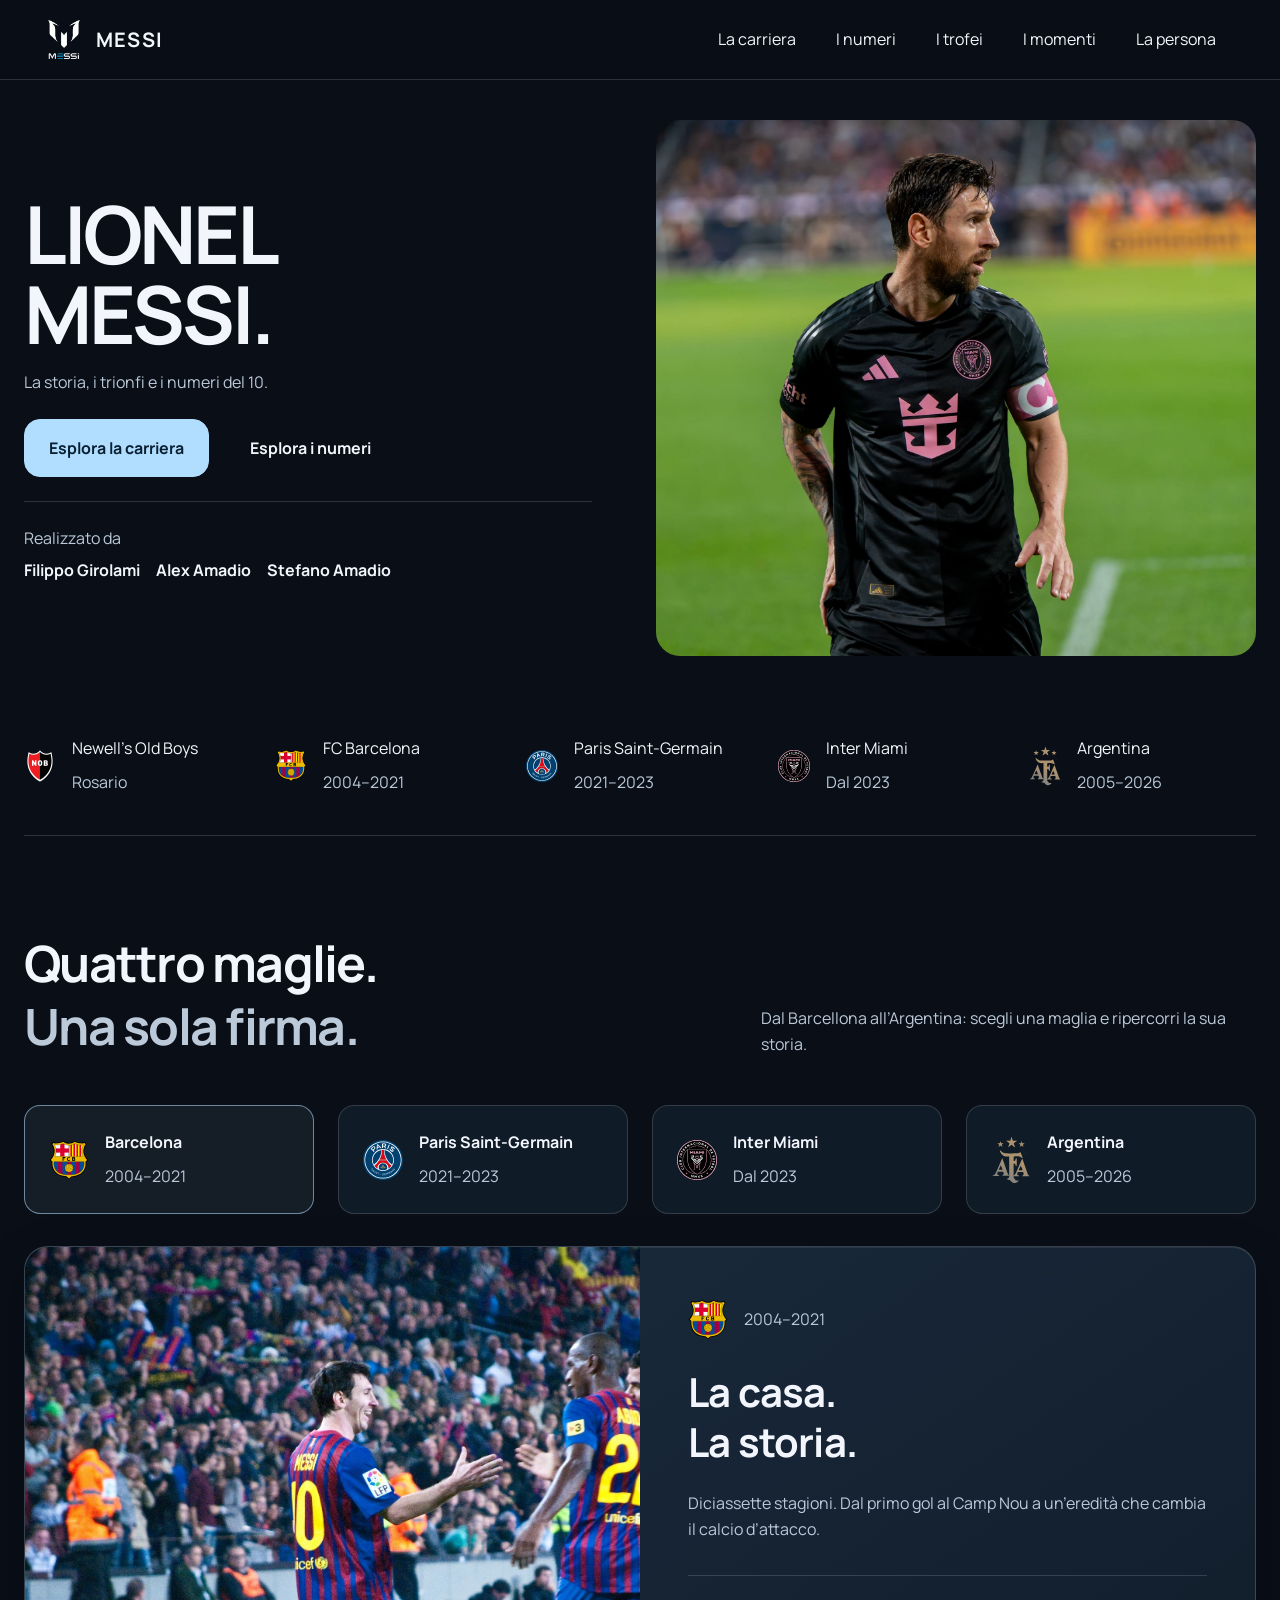
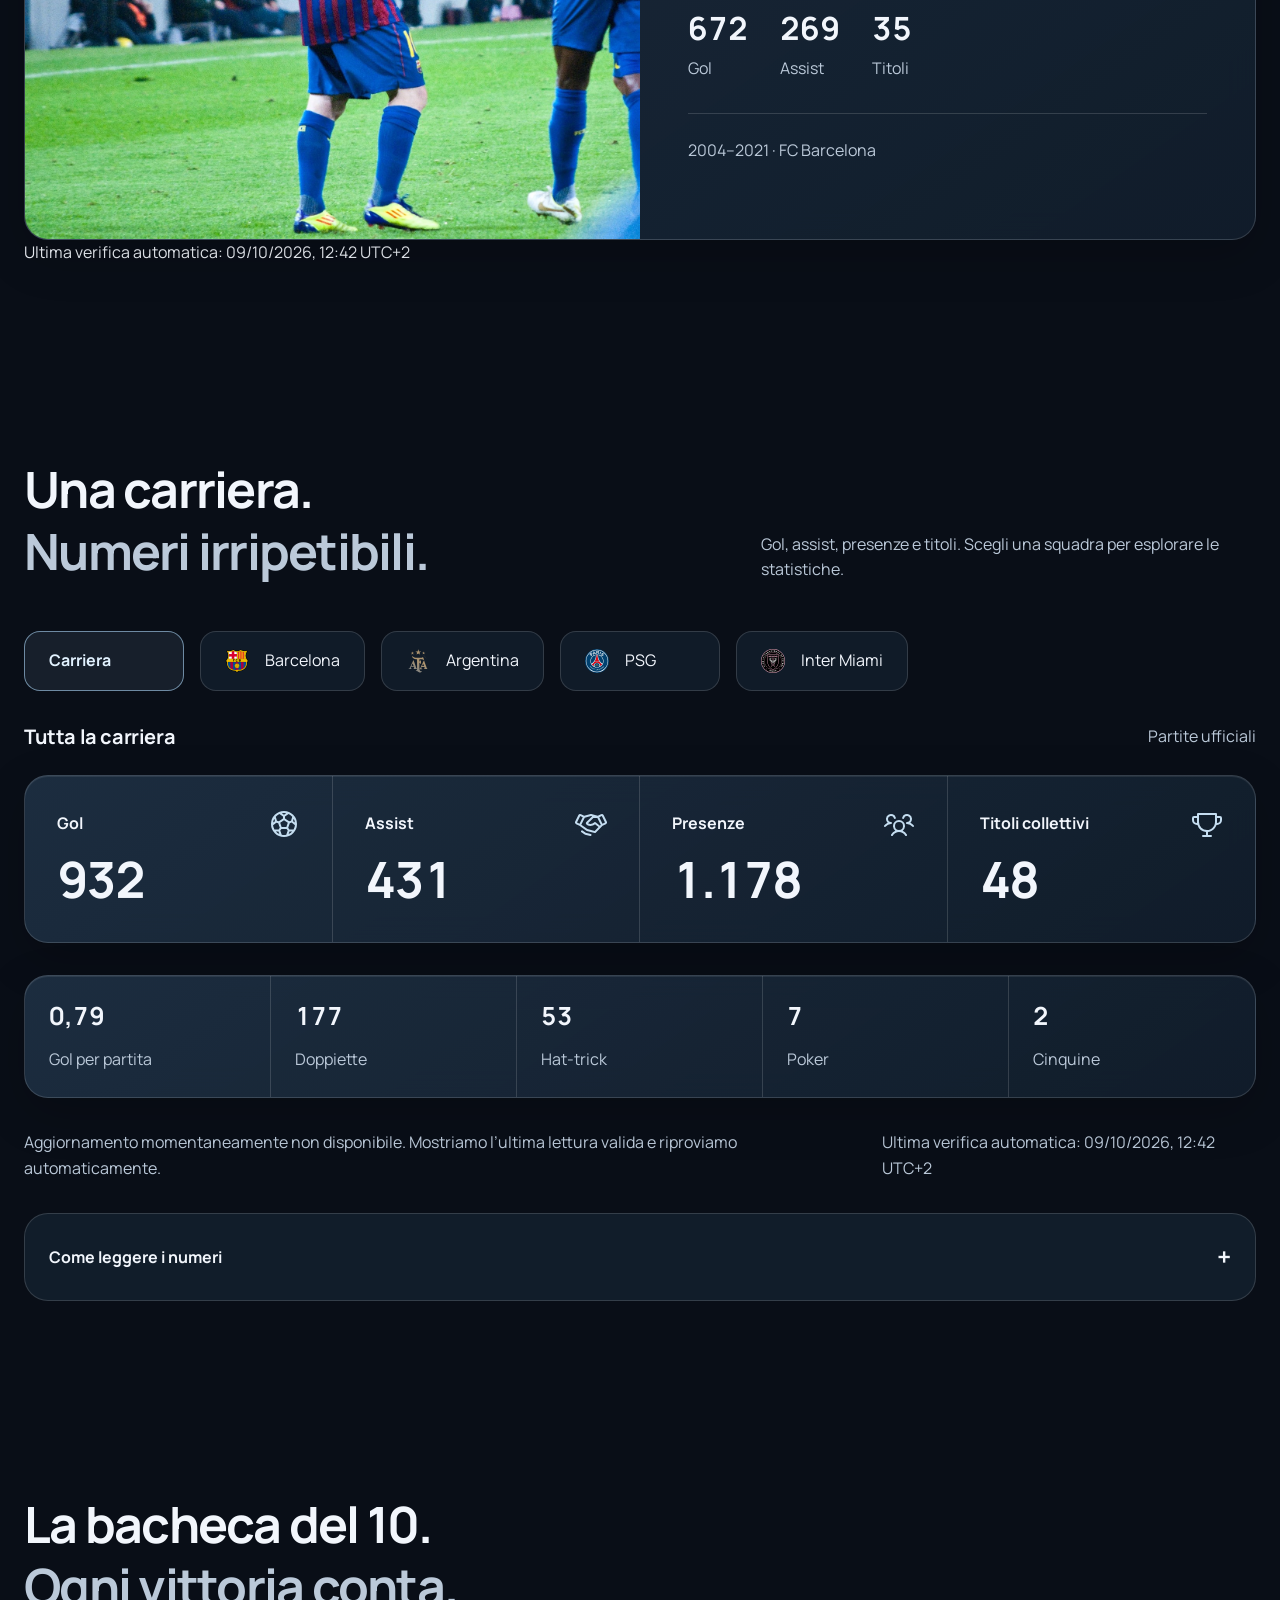
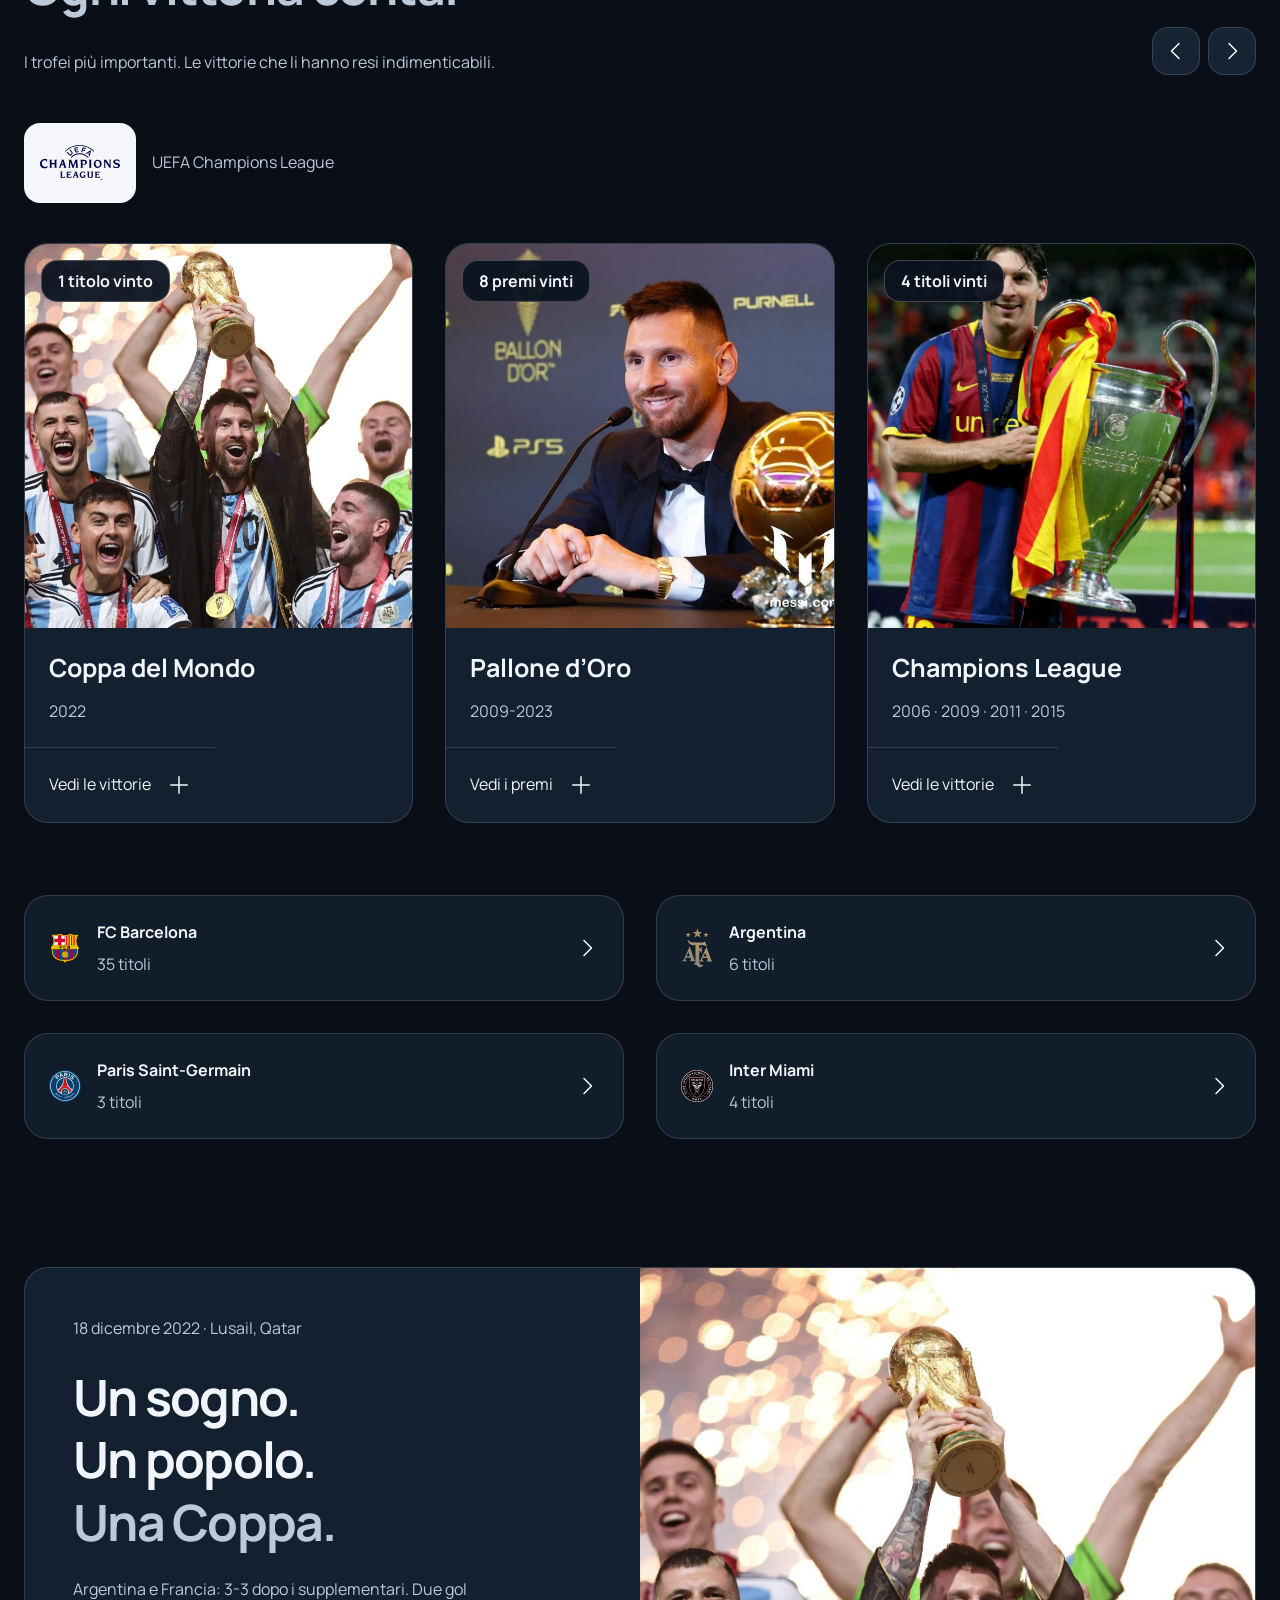
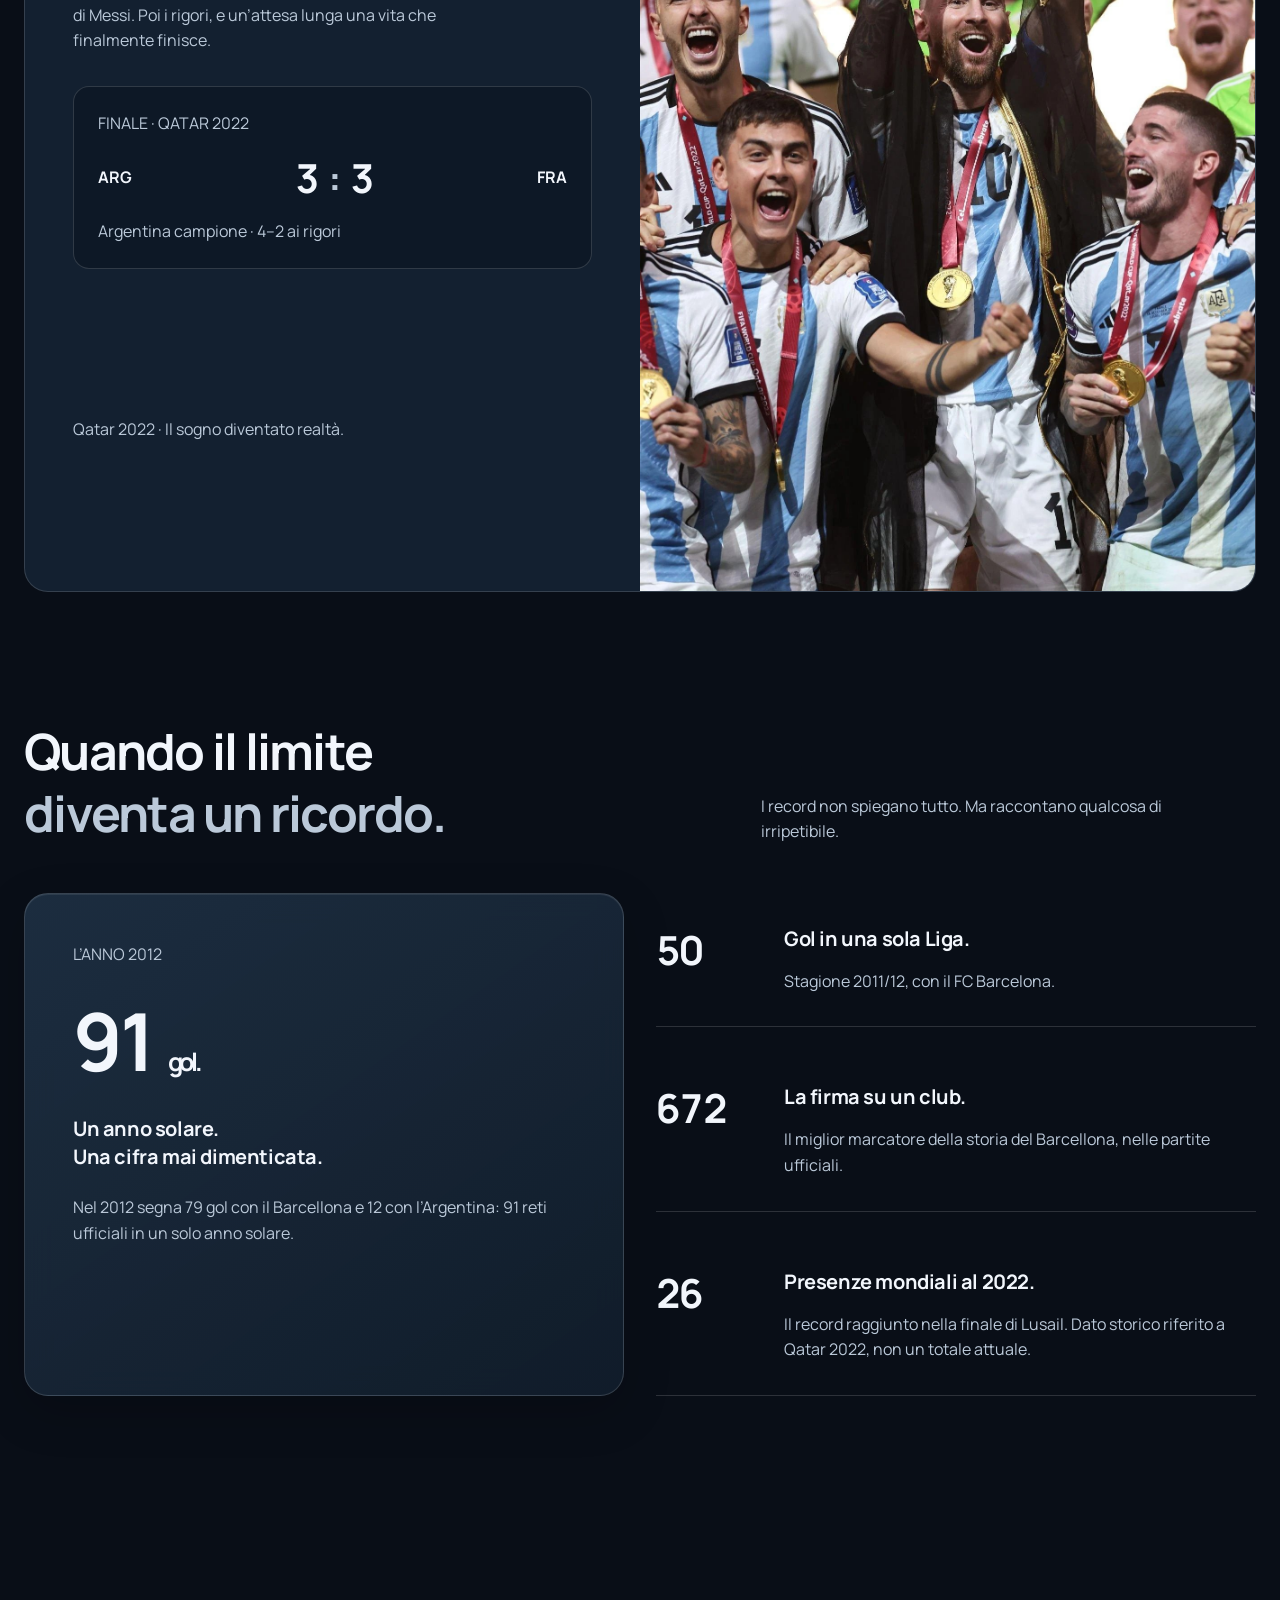
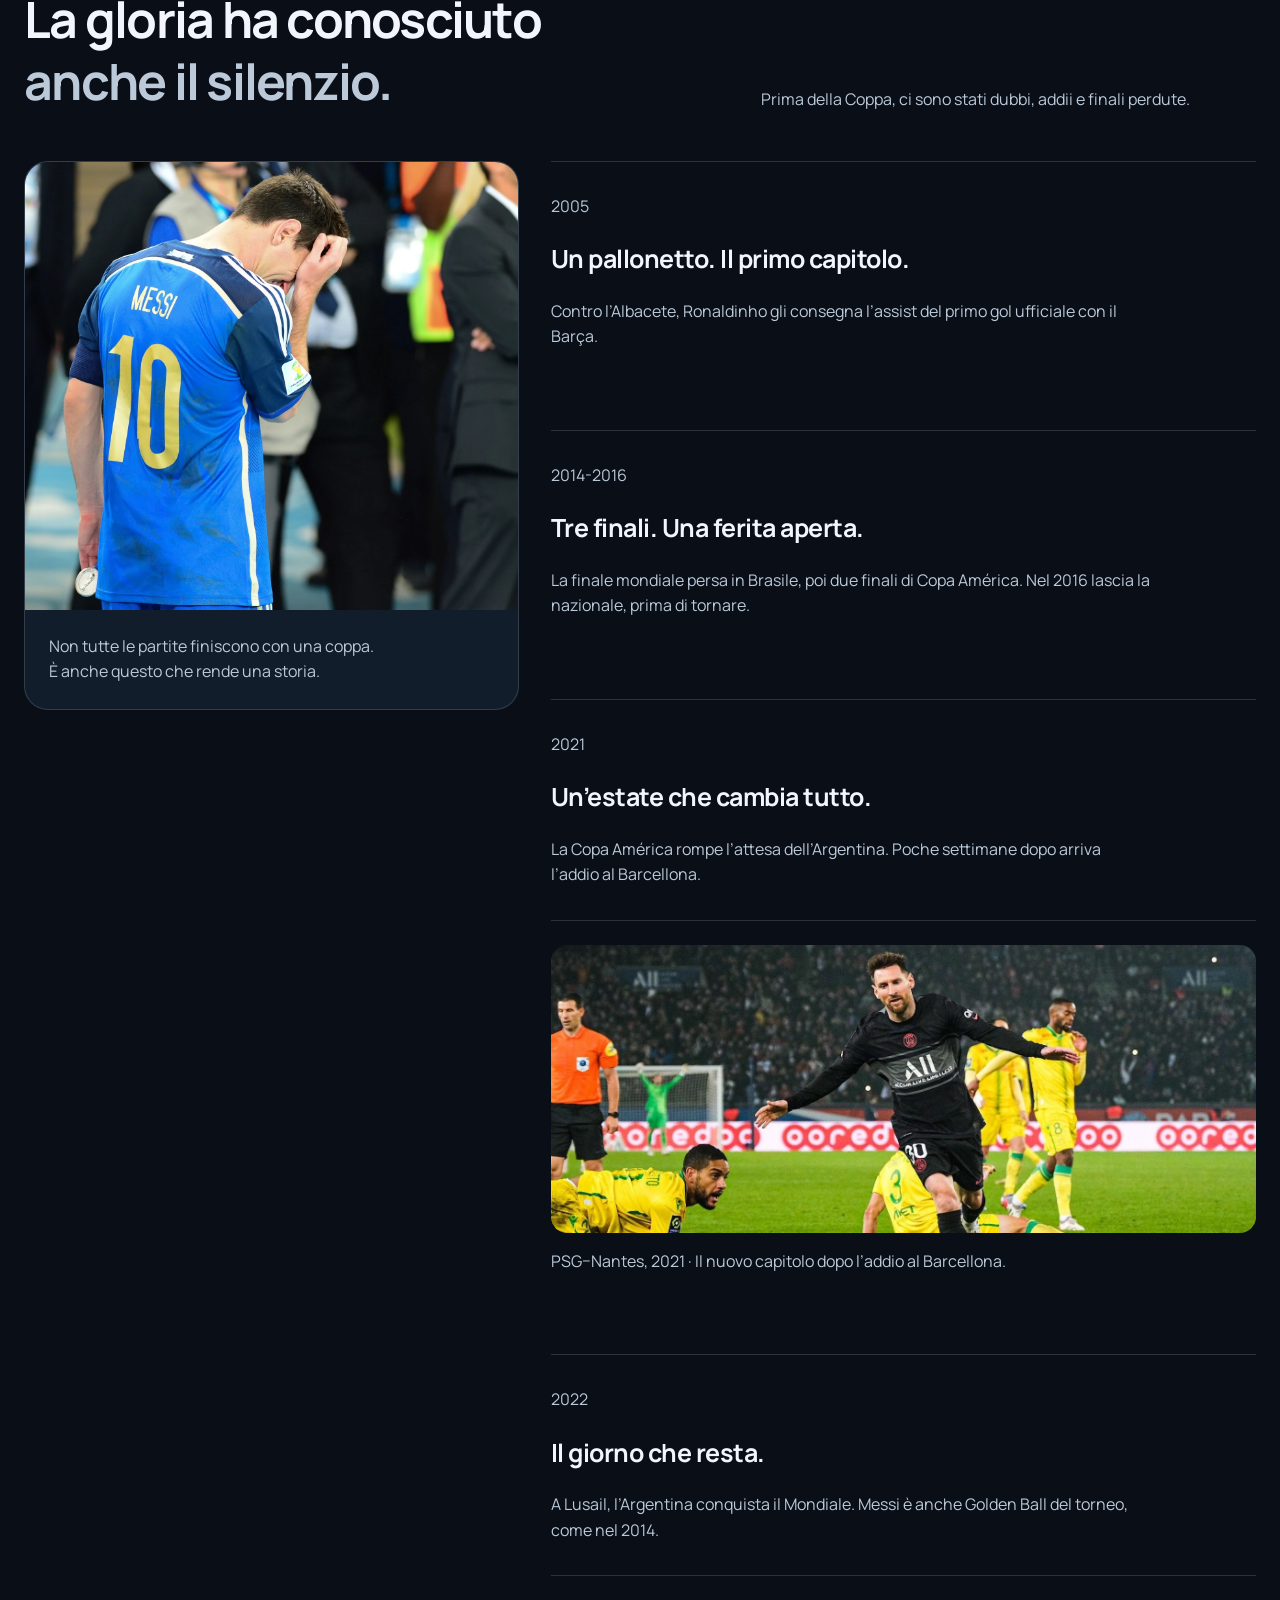
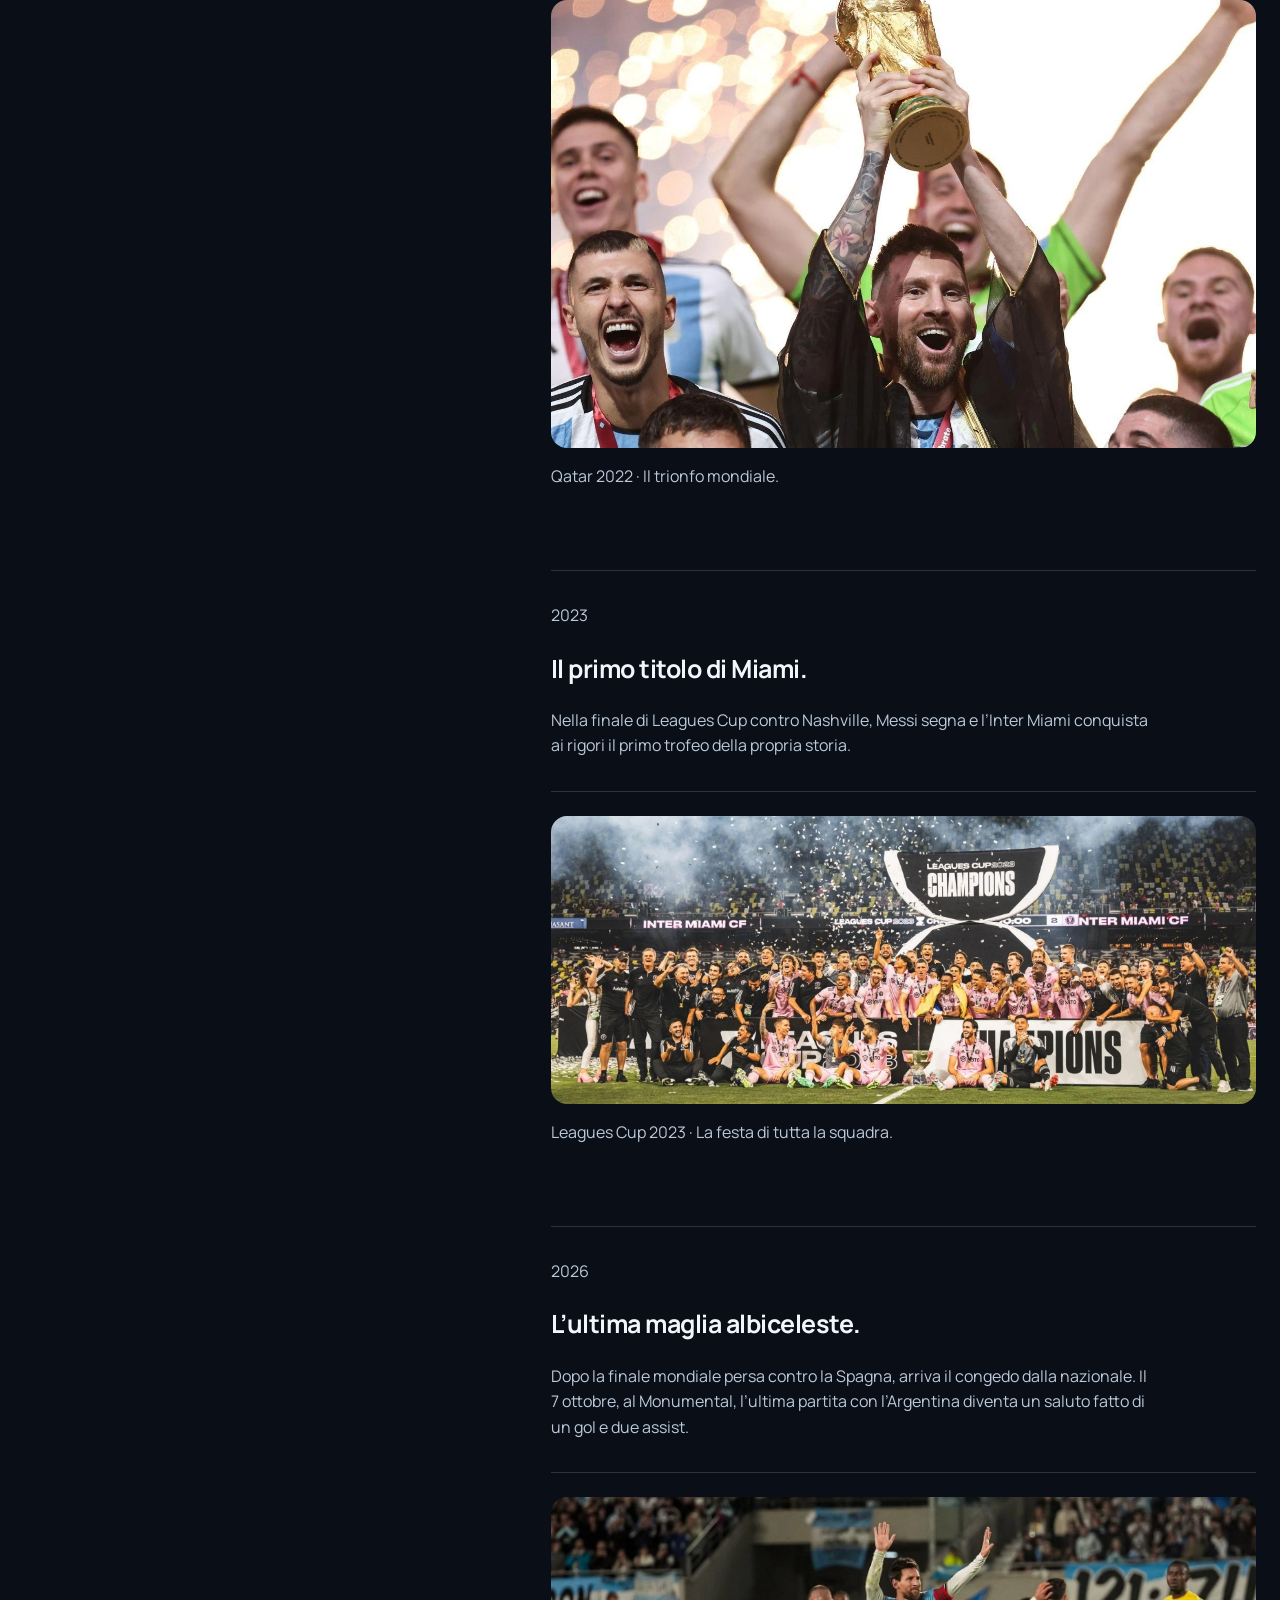
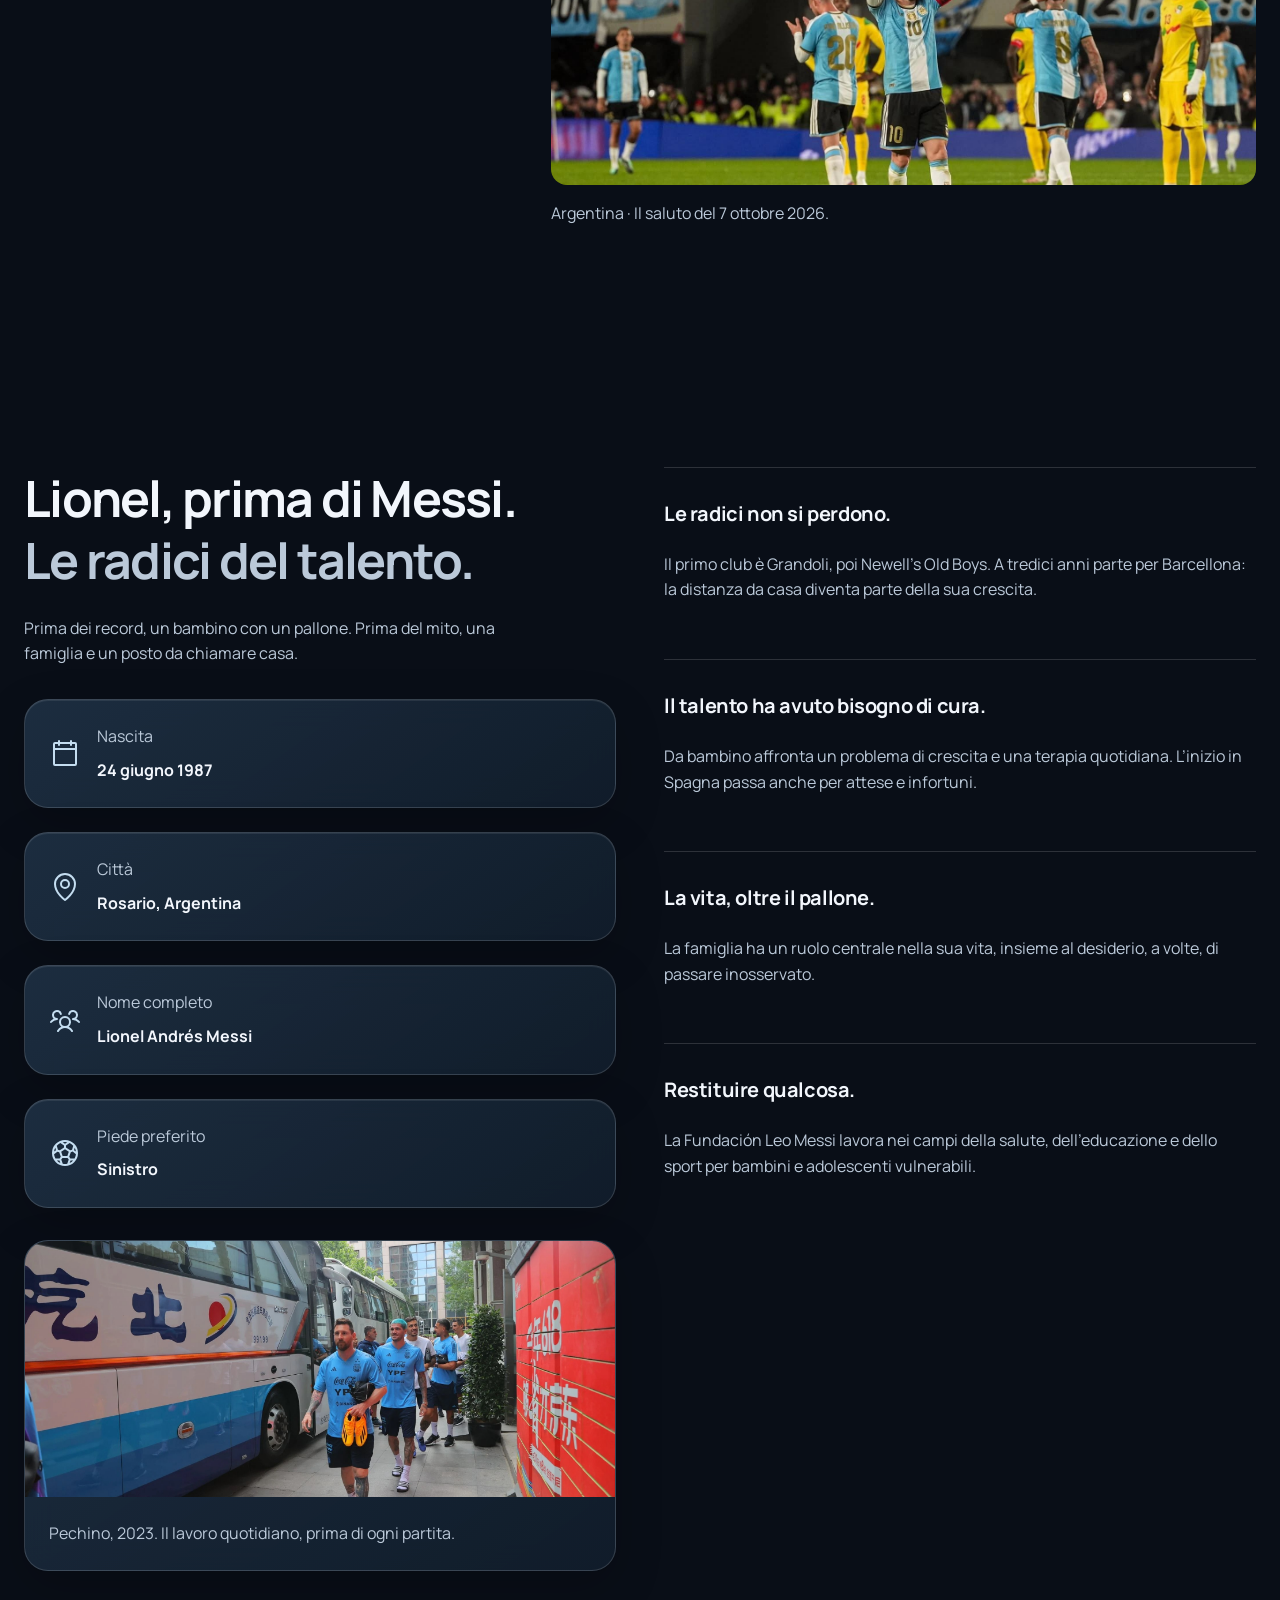
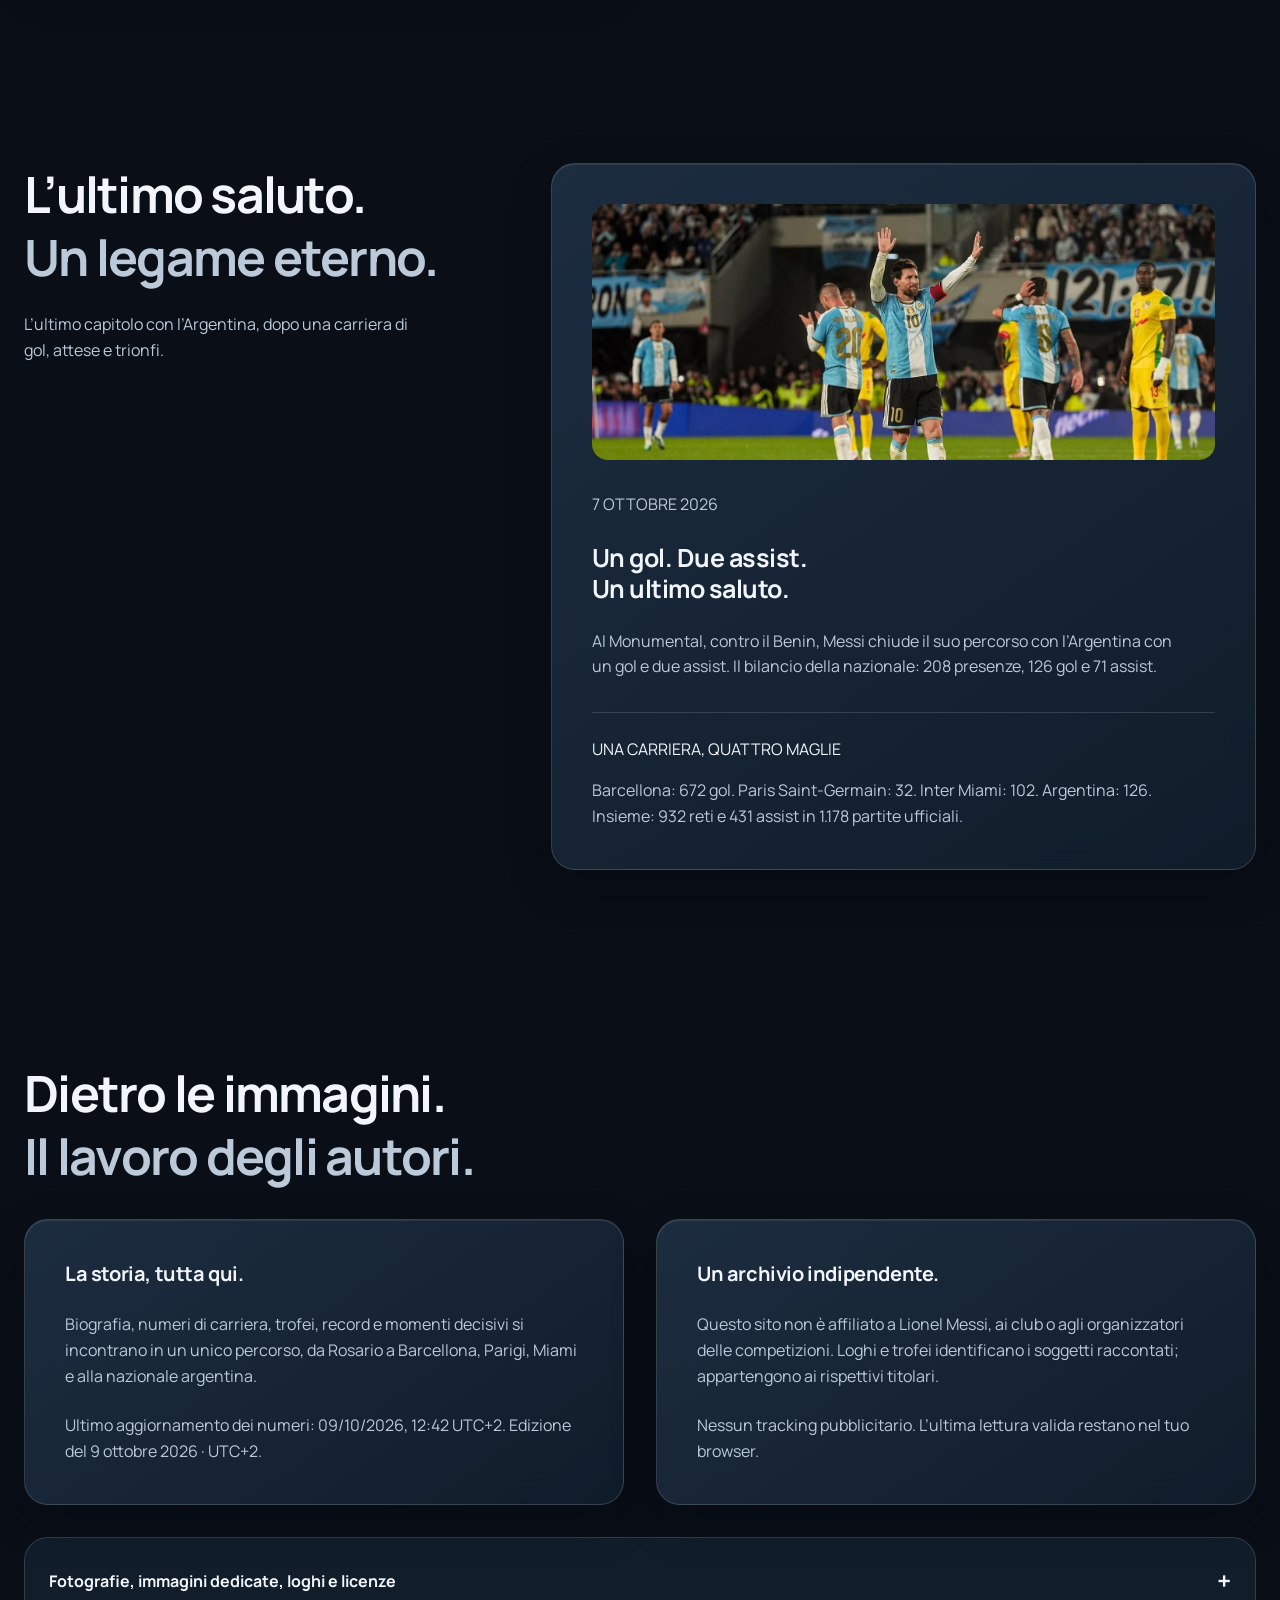
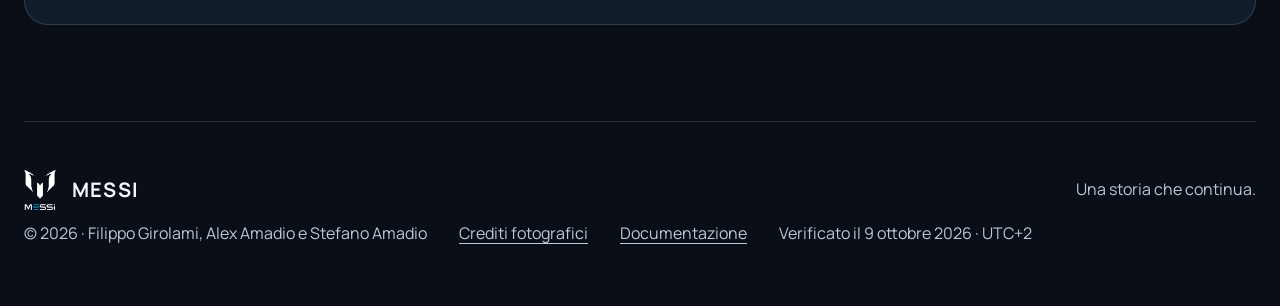
==== commit a16d908e: "Add files via upload" ====
--- a/Sito/index.html
+++ b/Sito/index.html
@@ -9,14 +9,14 @@
     <meta content="Il talento. I numeri. Le emozioni. Un archivio indipendente dedicato a Lionel Messi." property="og:description">
     <meta content="website" property="og:type">
     <link href="data:image/svg+xml,%3Csvg xmlns='http://www.w3.org/2000/svg' viewBox='0 0 64 64'%3E%3Crect width='64' height='64' rx='12' fill='%237bceef'/%3E%3Ctext x='32' y='44' fill='%230c1720' text-anchor='middle' font-size='38' font-family='sans-serif' font-weight='bold'%3E10%3C/text%3E%3C/svg%3E" rel="icon">
-    <link href="styles.css" rel="stylesheet">
-    <link rel="stylesheet" href="glass.css">
-    <script src="media.js"></script>
-    <script defer="" src="app.js"></script>
-    <meta content="Filippo Girolami e Alex Amadio" name="author">
-    <link as="image" fetchpriority="high" href="assets/images/hero.webp" rel="preload">
+    <link href="styles.css?v=16" rel="stylesheet">
+    <link rel="stylesheet" href="glass.css?v=16">
+    <script src="media.js?v=16"></script>
+    <script defer="" src="app.js?v=16"></script>
+    <meta content="Filippo Girolami, Alex Amadio e Stefano Amadio" name="author">
+    <link as="image" fetchpriority="high" href="assets/images/hero.jpg" rel="preload">
     <link as="font" crossorigin="" href="assets/fonts/manrope-400.woff" rel="preload" type="font/woff">
-    <link as="font" crossorigin="" href="assets/fonts/oswald-600.woff" rel="preload" type="font/woff">
+    <link as="font" crossorigin="" href="assets/fonts/manrope-700.woff" rel="preload" type="font/woff">
   </head>
   <body class="glass-experience">
     <svg aria-hidden="true" class="icon-library" height="0" width="0" xmlns="http://www.w3.org/2000/svg">
@@ -83,9 +83,9 @@
     </svg>
     <a class="skip" href="#main">Salta al contenuto</a>
     <header class="site-header">
-      <a aria-label="Lionel Messi, inizio" class="identity" href="#main"><img alt="" data-media="messi-logo" decoding="async" height="42" src="assets/images/messi-logo.png" width="42"><span>MESSI<span class="identity-sub">LA STORIA DEL 10</span></span></a>
+      <a aria-label="Lionel Messi, inizio" class="identity" href="#main"><img alt="" data-media="messi-logo" decoding="async" height="521" src="assets/images/messi-logo.png" width="425"><span>MESSI</span></a>
       <nav aria-label="Navigazione principale" id="main-nav">
-        <a href="#carriera">La carriera</a><a href="#numeri">I numeri</a><a href="#immagini">Le immagini</a><a href="#trofei">I trofei</a><a href="#momenti">I momenti</a><a href="#persona">La persona</a>
+        <a href="#carriera">La carriera</a><a href="#numeri">I numeri</a><a href="#trofei">I trofei</a><a href="#momenti">I momenti</a><a href="#persona">La persona</a>
       </nav>
       <div class="header-tools"></div>
       <div aria-hidden="true" class="reading-progress">
@@ -94,11 +94,9 @@
     </header>
     <main id="main">
       <section aria-labelledby="hero-title" class="hero hero-editorial">
-        <span aria-hidden="true" class="hero-ten">10</span><img alt="Lionel Messi con Inter Miami contro New York City FC, 24 settembre 2025" class="hero-art" data-media="hero" decoding="async" fetchpriority="high" height="1600" src="assets/images/hero.webp" width="2400">
-        <div class="hero-shade"></div>
         <div class="hero-content container">
-          <div class="hero-panel glass-panel">
-            <span class="hero-intro">IL NUMERO 10 · DA ROSARIO AL MONDO</span>
+          <img alt="Lionel Messi con Inter Miami contro New York City FC, 24 settembre 2025" class="hero-art" data-media="hero" decoding="async" fetchpriority="high" height="1600" src="assets/images/hero.jpg" width="2400">
+          <div class="hero-panel">
             <h1 id="hero-title">
               <span class="hero-first">LIONEL</span>
               <span class="hero-last">MESSI.</span>
@@ -107,146 +105,52 @@
             <div class="hero-actions">
               <a class="btn btn-accent" href="#carriera" id="hero-action">Esplora la carriera</a><a class="btn btn-glass" href="#numeri">Esplora i numeri</a>
             </div>
-            <div class="hero-index" aria-label="Tre traguardi della carriera">
-              <div><b>08</b><span>Palloni d’Oro</span></div>
-              <div><b>04</b><span>Champions League</span></div>
-              <div><b>2022</b><span>Campione del mondo</span></div>
-            </div>
-          </div>
-        </div>
-        <div class="hero-bottom container">
-          <span>LA STORIA DEL 10<br>Talento. Istinto. Eredità.</span><span>1987 — OGGI<br>Rosario · Barcellona · Parigi · Miami</span>
+            <div class="creator-credit hero-authors" aria-label="Realizzato da Filippo Girolami, Alex Amadio e Stefano Amadio">
+              <span>Realizzato da</span>
+              <p><span>Filippo Girolami</span><span>Alex Amadio</span><span>Stefano Amadio</span></p>
+            </div>
+          </div>
         </div>
         <div class="hero-photo-label">
-          <img alt="" data-media="miami-logo" decoding="async" height="40" src="assets/images/miami-logo.svg" width="32"><span>IL CAPITOLO CONTINUA.<small>Inter Miami · Settembre 2025</small></span>
+          <img alt="" data-media="miami-logo" decoding="async" height="40" src="assets/images/miami-logo.svg" width="32"><span>Inter Miami<small>Settembre 2025</small></span>
         </div>
       </section>
       <div aria-label="Le squadre della carriera" class="club-ribbon container">
         <div>
-          <img alt="Newell’s Old Boys" data-media="newells-logo" decoding="async" height="44" src="assets/images/newells-logo.png" width="44"><span>Le radici<small>Rosario</small></span>
+          <img alt="Newell’s Old Boys" data-media="newells-logo" decoding="async" height="512" src="assets/images/newells-logo.png" width="512"><span>Newell’s Old Boys<small>Rosario</small></span>
         </div>
         <div>
-          <img alt="FC Barcelona" data-media="barcelona-logo" decoding="async" height="44" src="assets/images/barcelona-logo.svg" width="44"><span>La consacrazione<small>2004-2021</small></span>
+          <img alt="FC Barcelona" data-media="barcelona-logo" decoding="async" height="44" src="assets/images/barcelona-logo.svg" width="44"><span>FC Barcelona<small>2004–2021</small></span>
         </div>
         <div>
-          <img alt="Paris Saint-Germain" data-media="psg-logo" decoding="async" height="44" src="assets/images/psg-logo.svg" width="44"><span>Una nuova sfida<small>2021-2023</small></span>
+          <img alt="Paris Saint-Germain" data-media="psg-logo" decoding="async" height="44" src="assets/images/psg-logo.svg" width="44"><span>Paris Saint-Germain<small>2021–2023</small></span>
         </div>
         <div>
-          <img alt="Inter Miami CF" data-media="miami-logo" decoding="async" height="44" src="assets/images/miami-logo.svg" width="44"><span>Il capitolo americano<small>Dal 2023</small></span>
+          <img alt="Inter Miami CF" data-media="miami-logo" decoding="async" height="44" src="assets/images/miami-logo.svg" width="44"><span>Inter Miami<small>Dal 2023</small></span>
         </div>
         <div>
-          <img alt="Associazione del calcio argentino" data-media="argentina-logo" decoding="async" height="44" src="assets/images/argentina-logo.svg" width="44"><span>Il sogno di una vita<small>2005-2026</small></span>
+          <img alt="Associazione del calcio argentino" data-media="argentina-logo" decoding="async" height="44" src="assets/images/argentina-logo.svg" width="44"><span>Argentina<small>2005–2026</small></span>
         </div>
       </div>
-      <section class="section container stats-section" id="numeri">
-        <div class="section-top">
-          <div>
-            <div class="section-kicker">
-              <span>01</span>IL TALENTO, IN CIFRE
-            </div>
-            <h2>Una carriera.<br><span>Numeri irripetibili.</span></h2>
-            <p>Una carriera fuori scala, raccontata dai suoi numeri.</p>
-          </div>
-        </div>
-        <div class="stat-select">
-          <div aria-label="Seleziona squadra per le statistiche" class="team-tabs" role="group">
-            <button aria-pressed="true" data-team="total">Carriera</button><button aria-pressed="false" data-team="barcelona">
-              <img alt="" data-media="barcelona-logo" decoding="async" src="assets/images/barcelona-logo.svg">Barcelona</button><button aria-pressed="false" data-team="argentina">
-              <img alt="" data-media="argentina-logo" decoding="async" src="assets/images/argentina-logo.svg">Argentina</button><button aria-pressed="false" data-team="psg">
-              <img alt="" data-media="psg-logo" decoding="async" src="assets/images/psg-logo.svg">PSG</button><button aria-pressed="false" data-team="miami">
-              <img alt="" data-media="miami-logo" decoding="async" src="assets/images/miami-logo.svg">Inter Miami
-            </button>
-          </div>
-          
-        </div>
-        <div class="stat-context">
-          <h3 id="team-name">Tutta la carriera</h3>
-          <span id="team-period">Partite ufficiali</span>
-        </div>
-        <div class="stats-grid">
-          <div class="stat glass-panel">
-            <svg aria-hidden="true" class="symbol-icon stat-icon">
-              <use href="#icon-soccer-ball"></use></svg><span>Gol</span><strong id="stat-goals">932</strong><small>La firma del numero 10.</small>
-          </div>
-          <div class="stat glass-panel">
-            <svg aria-hidden="true" class="symbol-icon stat-icon">
-              <use href="#icon-handshake"></use></svg><span>Assist</span><strong id="stat-assists">431</strong><small>Il talento che fa segnare.</small>
-          </div>
-          <div class="stat glass-panel">
-            <svg aria-hidden="true" class="symbol-icon stat-icon">
-              <use href="#icon-users-three"></use></svg><span>Presenze</span><strong id="stat-appearances">1.178</strong><small>Una storia partita dopo partita.</small>
-          </div>
-          <div class="stat glass-panel">
-            <svg aria-hidden="true" class="symbol-icon stat-icon">
-              <use href="#icon-trophy"></use></svg><span>Titoli collettivi</span><strong id="stat-trophies">48</strong><small>Vittorie da condividere.</small>
-          </div>
-        </div>
-        <div class="stats-extra">
-          <div class="glass-panel">
-            <strong id="stat-ratio">0,79</strong><span>Gol per partita</span>
-          </div>
-          <div class="glass-panel">
-            <strong id="stat-doubles">177</strong><span>Doppiette</span>
-          </div>
-          <div class="glass-panel">
-            <strong id="stat-hatTricks">53</strong><span>Hat-trick</span>
-          </div>
-          <div class="glass-panel">
-            <strong id="stat-fourGoals">7</strong><span>Poker</span>
-          </div>
-          <div class="glass-panel">
-            <strong id="stat-fiveGoals">2</strong><span>Cinquine</span>
-          </div>
-        </div>
-        <div class="data-caption">
-          <p aria-live="polite" id="data-status" role="status">
-            Statistiche di carriera aggiornabili.
-          </p>
-          <p>Ultima verifica automatica: <time id="data-time"></time></p>
-        </div>
-        <details class="disclosure">
-          <summary>Come leggere i numeri</summary>
-          <div>
-            <p>
-              Le statistiche riuniscono le partite ufficiali con Barcellona,
-              Paris Saint-Germain, Inter Miami e Argentina. Il totale dei titoli
-              include anche il Mondiale Under 20 del 2005 e l’oro olimpico del
-              2008.
-            </p>
-            <p>
-              Una doppietta indica due reti nella stessa partita; un hat-trick
-              tre, un poker quattro e una cinquina cinque. Il rapporto
-              gol/presenze esprime la media delle reti per incontro. Per gli
-              assist viene mantenuto un criterio di conteggio coerente tra le
-              squadre.
-            </p>
-          </div>
-        </details>
-      </section>
       <section class="section career-section" id="carriera">
         <div class="container">
           <div class="section-top">
             <div>
-              <div class="section-kicker">
-                <span>02</span>UNA CARRIERA, QUATTRO COLORI
-              </div>
               <h2>Quattro maglie.<br><span>Una sola firma.</span></h2>
-              <p>Ogni capitolo ha un colore. Il talento, lo stesso sinistro.</p>
+              <p>Dal Barcellona all’Argentina: scegli una maglia e ripercorri la sua storia.</p>
             </div>
           </div>
           <div class="chapters">
+            <div class="mobile-selector"><label for="chapter-selector">Capitolo della carriera</label>
+              <select id="chapter-selector"><option value="barcelona">FC Barcelona · 2004–2021</option><option value="psg">Paris Saint-Germain · 2021–2023</option><option value="miami">Inter Miami · dal 2023</option><option value="argentina">Argentina · 2005–2026</option></select>
+            </div>
             <div aria-label="Scegli un capitolo della carriera" class="chapter-tabs" role="group">
-              <button aria-pressed="true" class="chapter-tab" data-chapter="barcelona">
-                <span>01</span><img alt="" height="36" src="assets/images/barcelona-logo.svg" width="36"><b>Barcelona</b><small>2004–2021</small></button><button aria-pressed="false" class="chapter-tab" data-chapter="psg">
-                <span>02</span><img alt="" height="36" src="assets/images/psg-logo.svg" width="36"><b>Paris Saint-Germain</b><small>2021–2023</small></button><button aria-pressed="false" class="chapter-tab" data-chapter="miami">
-                <span>03</span><img alt="" height="36" src="assets/images/miami-logo.svg" width="36"><b>Inter Miami</b><small>Dal 2023</small></button><button aria-pressed="false" class="chapter-tab" data-chapter="argentina">
-                <span>04</span><img alt="" height="36" src="assets/images/argentina-logo.svg" width="36"><b>Argentina</b><small>2005–2026</small>
+              <button aria-pressed="true" class="chapter-tab" data-chapter="barcelona"><img alt="" height="36" src="assets/images/barcelona-logo.svg" width="36"><b>Barcelona</b><small>2004–2021</small></button><button aria-pressed="false" class="chapter-tab" data-chapter="psg"><img alt="" height="36" src="assets/images/psg-logo.svg" width="36"><b>Paris Saint-Germain</b><small>2021–2023</small></button><button aria-pressed="false" class="chapter-tab" data-chapter="miami"><img alt="" height="36" src="assets/images/miami-logo.svg" width="36"><b>Inter Miami</b><small>Dal 2023</small></button><button aria-pressed="false" class="chapter-tab" data-chapter="argentina"><img alt="" height="36" src="assets/images/argentina-logo.svg" width="36"><b>Argentina</b><small>2005–2026</small>
               </button>
             </div>
             <article aria-labelledby="chapter-title" class="chapter-stage glass-panel">
-              <img alt="La celebrazione con Abidal e Dani Alves contro il Mallorca." height="848" id="chapter-image" src="assets/images/barcelona-2011.webp" width="1200">
+              <img alt="La celebrazione con Abidal e Dani Alves contro il Mallorca." height="1525" id="chapter-image" src="assets/images/barcelona-2011.jpg" width="2200">
               <div class="chapter-scrim"></div>
-              <span aria-hidden="true" class="chapter-number" id="chapter-number">01</span>
               <div class="chapter-copy" id="chapter-copy">
                 <div class="chapter-overline">
                   <img alt="FC Barcelona" height="60" id="chapter-crest" src="assets/images/barcelona-logo.svg" width="60"><span id="chapter-period">2004–2021</span>
@@ -281,33 +185,94 @@
           </div>
         </div>
       </section>
-      <section aria-labelledby="gallery-title" class="section container gallery-section" id="immagini">
+      <section class="section container stats-section" id="numeri">
         <div class="section-top">
           <div>
-            <div class="section-kicker"><span>03</span>L’ARCHIVIO VISIVO</div>
-            <h2 id="gallery-title">
-              Dentro la storia.<br><span>Un’immagine alla volta.</span>
-            </h2>
-            <p>
-              Fotografie selezionate per nitidezza, composizione e contesto.
-              Ogni scatto racconta la sua squadra, il suo premio o il suo
-              momento.
-            </p>
-          </div>
-          <span class="gallery-instruction"><svg aria-hidden="true" class="symbol-icon">
-              <use href="#icon-magnifying-glass-plus"></use></svg>Apri una fotografia</span>
-        </div>
-        <div class="photo-grid" id="photo-grid"></div>
-        <div class="gallery-more-wrap">
-          <button id="gallery-back" class="btn gallery-more" disabled="" aria-controls="photo-grid">
-            Precedenti</button><button aria-controls="photo-grid" class="btn gallery-more" id="gallery-more" aria-label="Mostra il prossimo gruppo di fotografie">
-            Altre fotografie</button><span id="gallery-page" role="status" aria-live="polite">11 fotografie selezionate · Archivio documentale</span>
-        </div>
+            <h2>Una carriera.<br><span>Numeri irripetibili.</span></h2>
+            <p>Gol, assist, presenze e titoli. Scegli una squadra per esplorare le statistiche.</p>
+          </div>
+        </div>
+        <div class="stat-select">
+          <div class="mobile-selector"><label for="team-selector">Statistiche per squadra</label>
+            <select id="team-selector"><option value="total">Tutta la carriera</option><option value="barcelona">FC Barcelona</option><option value="argentina">Argentina</option><option value="psg">Paris Saint-Germain</option><option value="miami">Inter Miami</option></select>
+          </div>
+          <div aria-label="Seleziona squadra per le statistiche" class="team-tabs" role="group">
+            <button aria-pressed="true" data-team="total">Carriera</button><button aria-pressed="false" data-team="barcelona">
+              <img alt="" data-media="barcelona-logo" decoding="async" src="assets/images/barcelona-logo.svg">Barcelona</button><button aria-pressed="false" data-team="argentina">
+              <img alt="" data-media="argentina-logo" decoding="async" src="assets/images/argentina-logo.svg">Argentina</button><button aria-pressed="false" data-team="psg">
+              <img alt="" data-media="psg-logo" decoding="async" src="assets/images/psg-logo.svg">PSG</button><button aria-pressed="false" data-team="miami">
+              <img alt="" data-media="miami-logo" decoding="async" src="assets/images/miami-logo.svg">Inter Miami
+            </button>
+          </div>
+          
+        </div>
+        <div class="stat-context">
+          <h3 id="team-name">Tutta la carriera</h3>
+          <span id="team-period">Partite ufficiali</span>
+        </div>
+        <div class="stats-grid glass-panel">
+          <div class="stat">
+            <svg aria-hidden="true" class="symbol-icon stat-icon">
+              <use href="#icon-soccer-ball"></use></svg><span>Gol</span><strong id="stat-goals">932</strong>
+          </div>
+          <div class="stat">
+            <svg aria-hidden="true" class="symbol-icon stat-icon">
+              <use href="#icon-handshake"></use></svg><span>Assist</span><strong id="stat-assists">431</strong>
+          </div>
+          <div class="stat">
+            <svg aria-hidden="true" class="symbol-icon stat-icon">
+              <use href="#icon-users-three"></use></svg><span>Presenze</span><strong id="stat-appearances">1.178</strong>
+          </div>
+          <div class="stat">
+            <svg aria-hidden="true" class="symbol-icon stat-icon">
+              <use href="#icon-trophy"></use></svg><span>Titoli collettivi</span><strong id="stat-trophies">48</strong>
+          </div>
+        </div>
+        <div class="stats-extra glass-panel">
+          <div>
+            <strong id="stat-ratio">0,79</strong><span>Gol per partita</span>
+          </div>
+          <div>
+            <strong id="stat-doubles">177</strong><span>Doppiette</span>
+          </div>
+          <div>
+            <strong id="stat-hatTricks">53</strong><span>Hat-trick</span>
+          </div>
+          <div>
+            <strong id="stat-fourGoals">7</strong><span>Poker</span>
+          </div>
+          <div>
+            <strong id="stat-fiveGoals">2</strong><span>Cinquine</span>
+          </div>
+        </div>
+        <div class="data-caption">
+          <p aria-live="polite" id="data-status" role="status">
+            Statistiche di carriera aggiornabili.
+          </p>
+          <p>Ultima verifica automatica: <time id="data-time"></time></p>
+        </div>
+        <details class="disclosure">
+          <summary>Come leggere i numeri</summary>
+          <div>
+            <p>
+              Le statistiche riuniscono le partite ufficiali con Barcellona,
+              Paris Saint-Germain, Inter Miami e Argentina. Il totale dei titoli
+              include anche il Mondiale Under 20 del 2005 e l’oro olimpico del
+              2008.
+            </p>
+            <p>
+              Una doppietta indica due reti nella stessa partita; un hat-trick
+              tre, un poker quattro e una cinquina cinque. Il rapporto
+              gol/presenze esprime la media delle reti per incontro. Per gli
+              assist viene mantenuto un criterio di conteggio coerente tra le
+              squadre.
+            </p>
+          </div>
+        </details>
       </section>
       <section class="section container trophies-section" id="trofei">
         <div class="section-top">
           <div>
-            <div class="section-kicker"><span>04</span>LA BACHECA</div>
             <h2>La bacheca del 10.<br><span>Ogni vittoria conta.</span></h2>
             <p>
               I trofei più importanti. Le vittorie che li hanno resi
@@ -326,7 +291,7 @@
           </div>
         </div>
         <div aria-label="Identità delle competizioni" class="competition-row">
-          <span>LE NOTTI EUROPEE</span>
+          
           <figure>
             <div class="competition-mark">
               <img alt="UEFA Champions League, logo autentico" data-media="competition-champions" decoding="async" height="58" loading="lazy" src="assets/images/competition-champions.svg" width="128">
@@ -336,17 +301,17 @@
         </div>
         <div aria-label="Galleria dei trofei" class="trophy-track" id="trophy-track">
           <button class="trophy-card trophy-documentary" data-trophy="worldcup">
-            <span class="trophy-quantity">1 titolo vinto</span><img alt="Messi con la Coppa del Mondo a Qatar 2022" data-media="messi-worldcup" decoding="async" height="300" loading="lazy" src="assets/images/worldcup-selected.webp" width="260"><span class="trophy-name">Coppa del Mondo</span><span class="trophy-year">2022</span><span class="trophy-detail">Scopri la vittoria<svg aria-hidden="true" class="symbol-icon">
+            <span class="trophy-quantity">1 titolo vinto</span><img alt="Messi con la Coppa del Mondo a Qatar 2022" data-media="messi-worldcup" decoding="async" height="2048" loading="lazy" src="assets/images/worldcup-selected.jpg" width="1365"><span class="trophy-name">Coppa del Mondo</span><span class="trophy-year">2022</span><span class="trophy-detail">Vedi le vittorie<svg aria-hidden="true" class="symbol-icon">
                 <use href="#icon-plus"></use></svg></span></button><button class="trophy-card trophy-documentary" data-trophy="ballon">
-            <span class="trophy-quantity">8 premi vinti</span><img alt="Messi con il suo ottavo Pallone d’Oro, Parigi 2023" data-media="ballon-2023" decoding="async" height="300" loading="lazy" src="assets/images/trophy-ballon-detail.webp" width="260"><span class="trophy-name">Pallone d’Oro</span><span class="trophy-year">2009-2023</span><span class="trophy-detail">Otto volte il migliore<svg aria-hidden="true" class="symbol-icon">
+            <span class="trophy-quantity">8 premi vinti</span><img alt="Messi con il suo ottavo Pallone d’Oro, Parigi 2023" data-media="ballon-2023" decoding="async" height="683" loading="lazy" src="assets/images/trophy-ballon-detail.jpg" width="1024"><span class="trophy-name">Pallone d’Oro</span><span class="trophy-year">2009-2023</span><span class="trophy-detail">Vedi i premi<svg aria-hidden="true" class="symbol-icon">
                 <use href="#icon-plus"></use></svg></span></button><button class="trophy-card trophy-documentary" data-trophy="champions">
-            <span class="trophy-quantity">4 titoli vinti</span><img alt="Messi con la Champions League vinta a Roma nel 2009" data-media="trophy-champions" decoding="async" height="300" loading="lazy" src="assets/images/champions-selected.webp" width="260"><span class="trophy-name">Champions League</span><span class="trophy-year">2006 · 2009 · 2011 · 2015</span><span class="trophy-detail">Le notti europee<svg aria-hidden="true" class="symbol-icon">
+            <span class="trophy-quantity">4 titoli vinti</span><img alt="Messi con la Champions League vinta a Roma nel 2009" data-media="trophy-champions" decoding="async" height="2400" loading="lazy" src="assets/images/champions-selected.jpg" width="1600"><span class="trophy-name">Champions League</span><span class="trophy-year">2006 · 2009 · 2011 · 2015</span><span class="trophy-detail">Vedi le vittorie<svg aria-hidden="true" class="symbol-icon">
                 <use href="#icon-plus"></use></svg></span></button><button class="trophy-card trophy-documentary" data-trophy="copa">
-            <span class="trophy-quantity">2 titoli vinti</span><img alt="Messi bacia la Copa América dopo la vittoria dell’Argentina al Maracanã." data-media="copa-2021" decoding="async" height="853" loading="lazy" src="assets/images/copa-2021.webp" width="1280"><span class="trophy-name">Copa América</span><span class="trophy-year">2021 · 2024</span><span class="trophy-detail">L’Argentina torna a vincere<svg aria-hidden="true" class="symbol-icon">
+            <span class="trophy-quantity">2 titoli vinti</span><img alt="Messi bacia la Copa América dopo la vittoria dell’Argentina al Maracanã." data-media="copa-2021" decoding="async" height="853" loading="lazy" src="assets/images/copa-2021.jpg" width="1280"><span class="trophy-name">Copa América</span><span class="trophy-year">2021 · 2024</span><span class="trophy-detail">Vedi le vittorie<svg aria-hidden="true" class="symbol-icon">
                 <use href="#icon-plus"></use></svg></span></button><button class="trophy-card trophy-documentary" data-trophy="liga">
-            <span class="trophy-quantity">10 titoli vinti</span><img alt="Messi solleva il trofeo LaLiga con il FC Barcelona" data-media="trophy-liga" decoding="async" height="300" loading="lazy" src="assets/images/laliga-selected.webp" width="260"><span class="trophy-name">LaLiga</span><span class="trophy-year">2005-2019</span><span class="trophy-detail">Una dinastia blaugrana<svg aria-hidden="true" class="symbol-icon">
+            <span class="trophy-quantity">10 titoli vinti</span><img alt="Messi solleva il trofeo LaLiga con il FC Barcelona" data-media="trophy-liga" decoding="async" height="1350" loading="lazy" src="assets/images/laliga-selected.jpg" width="2400"><span class="trophy-name">LaLiga</span><span class="trophy-year">2005-2019</span><span class="trophy-detail">Vedi le vittorie<svg aria-hidden="true" class="symbol-icon">
                 <use href="#icon-plus"></use></svg></span></button><button class="trophy-card trophy-documentary" data-trophy="boot">
-            <span class="trophy-quantity">6 premi vinti</span><img alt="Messi con le sue sei Scarpe d’Oro europee nel 2019" data-media="trophy-boot" decoding="async" height="300" loading="lazy" src="assets/images/golden-shoe-photo.webp" width="260"><span class="trophy-name">Scarpa d’Oro</span><span class="trophy-year">2010-2019</span><span class="trophy-detail">Il gol, una costante<svg aria-hidden="true" class="symbol-icon">
+            <span class="trophy-quantity">6 premi vinti</span><img alt="Messi con le sue sei Scarpe d’Oro europee nel 2019" data-media="trophy-boot" decoding="async" height="1251" loading="lazy" src="assets/images/golden-shoe-photo.jpg" width="2000"><span class="trophy-name">Scarpa d’Oro</span><span class="trophy-year">2010-2019</span><span class="trophy-detail">Vedi i premi<svg aria-hidden="true" class="symbol-icon">
                 <use href="#icon-plus"></use></svg></span>
           </button>
         </div>
@@ -395,7 +360,7 @@
         </div>
       </section>
       <section aria-labelledby="world-cup-title" class="world-cup-section">
-        <img alt="Lionel Messi nel racconto del trionfo argentino a Qatar 2022" data-media="messi-worldcup" decoding="async" height="1000" loading="lazy" src="assets/images/worldcup-selected.webp" width="1600">
+        <img alt="Lionel Messi nel racconto del trionfo argentino a Qatar 2022" data-media="messi-worldcup" decoding="async" height="2048" loading="lazy" src="assets/images/worldcup-selected.jpg" width="1365">
         <div class="world-cup-overlay"></div>
         <div class="container world-cup-content">
           <time datetime="2022-12-18">18 dicembre 2022 · Lusail, Qatar</time>
@@ -435,14 +400,14 @@
             </p>
           </article>
           <div class="record-stack">
-            <article class="glass-panel">
+            <article>
               <strong>50</strong>
               <div>
                 <h3>Gol in una sola Liga.</h3>
                 <p>Stagione 2011/12, con il FC Barcelona.</p>
               </div>
             </article>
-            <article class="glass-panel">
+            <article>
               <strong>672</strong>
               <div>
                 <h3>La firma su un club.</h3>
@@ -452,7 +417,7 @@
                 </p>
               </div>
             </article>
-            <article class="glass-panel">
+            <article>
               <strong>26</strong>
               <div>
                 <h3>Presenze mondiali al 2022.</h3>
@@ -469,9 +434,6 @@
         <div class="container">
           <div class="section-top">
             <div>
-              <div class="section-kicker">
-                <span>06</span>I GIORNI CHE RESTANO
-              </div>
               <h2>
                 La gloria ha conosciuto<br><span>anche il silenzio.</span>
               </h2>
@@ -482,14 +444,14 @@
           </div>
           <div class="story-layout">
             <div class="story-image">
-              <img alt="La delusione dopo la finale mondiale persa contro la Germania." data-media="final-loss-2014" decoding="async" height="1380" loading="lazy" src="assets/images/final-loss-2014.webp" width="2200" style="object-position: 40% 25%">
+              <img alt="La delusione dopo la finale mondiale persa contro la Germania." data-media="final-loss-2014" decoding="async" height="1380" loading="lazy" src="assets/images/final-loss-2014.jpg" width="2200" style="object-position: 40% 25%">
               <p>
                 Non tutte le partite finiscono con una coppa.<br>È anche
                 questo che rende una storia.
               </p>
             </div>
             <div class="story-timeline">
-              <article class="glass-panel">
+              <article>
                 <time datetime="2005-05-01">2005</time>
                 <h3>Un pallonetto. Il primo capitolo.</h3>
                 <p>
@@ -497,7 +459,7 @@
                   gol ufficiale con il Barça.
                 </p>
               </article>
-              <article class="glass-panel">
+              <article>
                 <time datetime="2016">2014-2016</time>
                 <h3>Tre finali. Una ferita aperta.</h3>
                 <p>
@@ -505,7 +467,7 @@
                   América. Nel 2016 lascia la nazionale, prima di tornare.
                 </p>
               </article>
-              <article class="glass-panel">
+              <article>
                 <time datetime="2021">2021</time>
                 <h3>Un’estate che cambia tutto.</h3>
                 <p>
@@ -514,14 +476,14 @@
                 </p>
 
                 <figure class="moment-context">
-                  <img alt="PSG–Nantes, 2021 · Il nuovo capitolo dopo l’addio al Barcellona." data-media="psg-crisp" decoding="async" height="1067" loading="lazy" src="assets/images/messi-psg.webp" width="1600">
+                  <img alt="PSG–Nantes, 2021 · Il nuovo capitolo dopo l’addio al Barcellona." data-media="psg-crisp" decoding="async" height="1024" loading="lazy" src="assets/images/messi-psg.jpg" width="1536">
                   <figcaption>
                     PSG–Nantes, 2021 · Il nuovo capitolo dopo l’addio al
                     Barcellona.
                   </figcaption>
                 </figure>
               </article>
-              <article class="glass-panel">
+              <article>
                 <time datetime="2022">2022</time>
                 <h3>Il giorno che resta.</h3>
                 <p>
@@ -530,11 +492,11 @@
                 </p>
 
                 <figure class="moment-context">
-                  <img alt="Qatar 2022 · Il trionfo mondiale." data-media="messi-worldcup" decoding="async" height="1067" loading="lazy" src="assets/images/worldcup-selected.webp" width="1600">
+                  <img alt="Qatar 2022 · Il trionfo mondiale." data-media="messi-worldcup" decoding="async" height="2048" loading="lazy" src="assets/images/worldcup-selected.jpg" width="1365">
                   <figcaption>Qatar 2022 · Il trionfo mondiale.</figcaption>
                 </figure>
               </article>
-              <article class="glass-panel">
+              <article>
                 <time datetime="2023-08-19">2023</time>
                 <h3>Il primo titolo di Miami.</h3>
                 <p>
@@ -543,13 +505,13 @@
                   propria storia.
                 </p>
                 <figure class="moment-context">
-                  <img src="assets/images/miami-trophy-2023.webp" alt="La squadra dell’Inter Miami festeggia il titolo di Leagues Cup nel 2023" width="2048" height="1366" loading="lazy" decoding="async">
+                  <img src="assets/images/miami-trophy-2023.jpg" alt="La squadra dell’Inter Miami festeggia il titolo di Leagues Cup nel 2023" width="2048" height="1366" loading="lazy" decoding="async">
                   <figcaption>
                     Leagues Cup 2023 · La festa di tutta la squadra.
                   </figcaption>
                 </figure>
               </article>
-              <article class="glass-panel">
+              <article>
                 <time datetime="2026">2026</time>
                 <h3>L’ultima maglia albiceleste.</h3>
                 <p>
@@ -560,7 +522,7 @@
                 </p>
 
                 <figure class="moment-context">
-                  <img alt="Immagine pubblicata con l’annuncio ufficiale del 7 ottobre 2026." data-media="argentina-farewell-2026" decoding="async" height="1067" loading="lazy" src="assets/images/argentina-farewell-2026.webp" width="1600">
+                  <img alt="Immagine pubblicata con l’annuncio ufficiale del 7 ottobre 2026." data-media="argentina-farewell-2026" decoding="async" height="1070" loading="lazy" src="assets/images/argentina-farewell-2026.jpg" width="1600">
                   <figcaption>
                     Argentina · Il saluto del 7 ottobre 2026.
                   </figcaption>
@@ -573,7 +535,6 @@
       <section class="section container person-section" id="persona">
         <div class="person-layout">
           <div>
-            <div class="section-kicker"><span>07</span>OLTRE IL CAMPO</div>
             <h2>
               Lionel, prima di Messi.<br><span>Le radici del talento.</span>
             </h2>
@@ -600,14 +561,14 @@
               </div>
             </div>
             <figure class="bio-context glass-panel">
-              <img src="assets/images/argentina-training-2023.webp" alt="Messi e i compagni dell’Argentina verso l’allenamento a Pechino nel 2023" width="2048" height="1366" loading="lazy" decoding="async">
+              <img src="assets/images/argentina-training-2023.jpg" alt="Messi e i compagni dell’Argentina verso l’allenamento a Pechino nel 2023" width="2048" height="1366" loading="lazy" decoding="async">
               <figcaption>
                 Pechino, 2023. Il lavoro quotidiano, prima di ogni partita.
               </figcaption>
             </figure>
           </div>
           <div class="person-notes">
-            <article class="glass-panel">
+            <article>
               <h3>Le radici non si perdono.</h3>
               <p>
                 Il primo club è Grandoli, poi Newell’s Old Boys. A tredici anni
@@ -615,7 +576,7 @@
                 sua crescita.
               </p>
             </article>
-            <article class="glass-panel">
+            <article>
               <h3>Il talento ha avuto bisogno di cura.</h3>
               <p>
                 Da bambino affronta un problema di crescita e una terapia
@@ -623,14 +584,14 @@
                 infortuni.
               </p>
             </article>
-            <article class="glass-panel">
+            <article>
               <h3>La vita, oltre il pallone.</h3>
               <p>
                 La famiglia ha un ruolo centrale nella sua vita, insieme al
                 desiderio, a volte, di passare inosservato.
               </p>
             </article>
-            <article class="glass-panel">
+            <article>
               <h3>Restituire qualcosa.</h3>
               <p>
                 La Fundación Leo Messi lavora nei campi della salute,
@@ -666,7 +627,7 @@
             </div>
           </div>
           <article class="news-feature glass-panel">
-            <img alt="Immagine dell’annuncio ufficiale del saluto di Messi all’Argentina, pubblicato il 7 ottobre 2026" class="news-context-image" data-media="argentina-farewell-2026" decoding="async" height="1070" loading="lazy" src="assets/images/argentina-farewell-2026.webp" width="1600"><time datetime="2026-10-07">7 OTTOBRE 2026</time>
+            <img alt="Immagine dell’annuncio ufficiale del saluto di Messi all’Argentina, pubblicato il 7 ottobre 2026" class="news-context-image" data-media="argentina-farewell-2026" decoding="async" height="1070" loading="lazy" src="assets/images/argentina-farewell-2026.jpg" width="1600"><time datetime="2026-10-07">7 OTTOBRE 2026</time>
             <h3>Un gol. Due assist.<br>Un ultimo saluto.</h3>
             <p>
               Al Monumental, contro il Benin, Messi chiude il suo percorso con
@@ -708,7 +669,7 @@
               soggetti raccontati; appartengono ai rispettivi titolari.
             </p>
             <p>
-              Nessun tracking pubblicitario. Tema e ultima lettura valida
+              Nessun tracking pubblicitario. L’ultima lettura valida
               restano nel tuo browser.
             </p>
           </div>
@@ -721,17 +682,12 @@
     </main>
     <footer class="site-footer container">
       <div class="footer-top">
-        <a class="identity" href="#main"><img alt="" data-media="messi-logo" decoding="async" height="48" src="assets/images/messi-logo.png" width="48"><span>MESSI<span class="identity-sub">LA STORIA DEL 10</span></span></a>
+        <a class="identity" href="#main"><img alt="" data-media="messi-logo" decoding="async" height="521" src="assets/images/messi-logo.png" width="425"><span>MESSI</span></a>
         <p>Una storia che continua.</p>
       </div>
       <div aria-hidden="true" class="closing-word">MESSI.</div>
-      <div class="creator-credit glass-panel" aria-label="Realizzato da Filippo Girolami e Alex Amadio">
-        <span>REALIZZATO DA</span>
-        <p>Filippo Girolami <i>&amp;</i> Alex Amadio</p>
-        <small>Archivio indipendente dedicato a Lionel Messi.</small>
-      </div>
       <div class="footer-bottom">
-        <span>© 2026 · Filippo Girolami e Alex Amadio</span><a href="#crediti">Crediti fotografici</a><a download="" href="README.md">Documentazione</a><span id="edition-time">Verificato il 9 ottobre 2026 · UTC+2</span>
+        <span>© 2026 · Filippo Girolami, Alex Amadio e Stefano Amadio</span><a href="#crediti">Crediti fotografici</a><a download="" href="README.md">Documentazione</a><span id="edition-time">Verificato il 9 ottobre 2026 · UTC+2</span>
       </div>
     </footer>
     <div class="mobile-dock glass-panel" aria-label="Azioni di navigazione">
@@ -756,44 +712,12 @@
         <p id="dialog-years"></p>
 
         <p class="dialog-source" id="dialog-photo-note"></p>
-        <p class="dialog-source">
-          Edizione verificata il 9 ottobre 2026 · UTC+2
-        </p>
       </div>
     </dialog>
     <noscript><div class="no-js">
-        Le fotografie e i contenuti storici sono disponibili. Filtri, galleria e
+        Le fotografie e i contenuti storici sono disponibili. Filtri, dettagli dei trofei e
         aggiornamenti richiedono JavaScript.
       </div></noscript>
-    <dialog aria-labelledby="photo-title" class="photo-dialog" id="photo-dialog">
-      <div class="photo-dialog-toolbar">
-        <span id="photo-counter"></span><button aria-label="Chiudi fotografia" class="icon-btn" id="photo-close">
-          <svg aria-hidden="true" class="symbol-icon">
-            <use href="#icon-x"></use>
-          </svg>
-        </button>
-      </div>
-      <div class="photo-stage">
-        <button aria-label="Fotografia precedente" class="icon-btn photo-prev" id="photo-prev">
-          <svg aria-hidden="true" class="symbol-icon">
-            <use href="#icon-caret-left"></use>
-          </svg></button><img alt="" id="photo-full"><button aria-label="Fotografia successiva" class="icon-btn photo-next" id="photo-next">
-          <svg aria-hidden="true" class="symbol-icon">
-            <use href="#icon-caret-right"></use>
-          </svg>
-        </button>
-      </div>
-      <div class="photo-dialog-caption">
-        <div>
-          <h2 id="photo-title"></h2>
-          <p id="photo-caption"></p>
-        </div>
-        <div>
-          <p id="photo-author"></p>
-          <a hidden="" id="photo-origin" rel="noopener noreferrer" target="_blank">Fotografia originale</a><a id="photo-license" rel="noopener noreferrer" target="_blank">Licenza</a>
-        </div>
-      </div>
-    </dialog>
   
 
 </body></html>
--- a/Sito/styles.css
+++ b/Sito/styles.css
@@ -1,2852 +1,422 @@
-@font-face {
-  font-family: Oswald;
-  font-style: normal;
-  font-weight: 600;
-  font-display: swap;
-  src: url(assets/fonts/oswald-600.woff) format("woff");
-}
-@font-face {
-  font-family: Manrope;
-  font-style: normal;
-  font-weight: 400;
-  font-display: swap;
-  src: url(assets/fonts/manrope-400.woff) format("woff");
-}
-@font-face {
-  font-family: Manrope;
-  font-style: normal;
-  font-weight: 700;
-  font-display: swap;
-  src: url(assets/fonts/manrope-700.woff) format("woff");
-}
-/* MESSI — editorial archive. Permanent dark palette, fluid type, local assets. */
+/* MESSI — one mobile-first layout system. All spacing follows an 8px rhythm. */
+@font-face { font-family: Manrope; font-style: normal; font-weight: 400; font-display: swap; src: url(assets/fonts/manrope-400.woff) format('woff'); }
+@font-face { font-family: Manrope; font-style: normal; font-weight: 700; font-display: swap; src: url(assets/fonts/manrope-700.woff) format('woff'); }
 :root {
-  --bg: #080a0b;
-  --panel: #111619;
-  --panel-2: #192126;
-  --ink: #f4f4ef;
-  --muted: #adb7bc;
-  --line: #30393e;
-  --accent: #9bddf5;
-  --gold: #e7c588;
-  --on-accent: #0a2732;
-  --max: 1440px;
-  --ease: cubic-bezier(0.16, 1, 0.3, 1);
   color-scheme: dark;
-}
-* {
-  box-sizing: border-box;
-}
-html {
-  scroll-behavior: smooth;
-  scroll-padding-top: 112px;
-}
-body {
-  margin: 0;
-  background: var(--bg);
-  color: var(--ink);
-  font:
-    400 1rem/1.75 Manrope,
-    Arial,
-    sans-serif;
-}
-button,
-input {
-  font: inherit;
-}
-button {
-  cursor: pointer;
-}
-a {
-  color: inherit;
-  text-underline-offset: 5px;
-}
-img {
-  display: block;
-  max-width: 100%;
-  height: auto;
-}
-h1,
-h2,
-h3,
-h4,
-p,
-figure {
-  margin: 0;
-}
-h1,
-h2 {
-  font:
-    600 clamp(2.8rem, 5.7vw, 5.8rem)/1.06 Oswald,
-    sans-serif;
-  letter-spacing: -0.035em;
-  text-wrap: balance;
-}
-h3 {
-  line-height: 1.35;
-  text-wrap: balance;
-}
-h2 span {
-  color: var(--muted);
-}
-p {
-  max-width: 66ch;
-}
-button,
-a {
-  -webkit-tap-highlight-color: transparent;
-}
-button:disabled {
-  opacity: 0.6;
-  cursor: wait;
-}
-:focus-visible {
-  outline: 3px solid var(--accent);
-  outline-offset: 5px;
-}
-::selection {
-  color: var(--bg);
-  background: var(--accent);
-}
-[hidden] {
-  display: none !important;
-}
-.symbol-icon {
-  width: 22px;
-  height: 24px;
-  fill: currentColor;
-  stroke: none;
-  flex-shrink: 0;
-}
-.icon-library {
-  position: absolute;
-  overflow: hidden;
-}
-.container {
-  width: min(var(--max), calc(100% - 112px));
-  margin-inline: auto;
-}
-.section {
-  padding-block: 112px;
-}
-.skip {
-  position: fixed;
-  top: 8px;
-  left: 8px;
-  z-index: 100;
-  background: var(--accent);
-  color: var(--bg);
-  padding: 16px;
-  transform: translateY(-200%);
-}
-.skip:focus {
-  transform: none;
-}
-.section-top {
-  display: flex;
-  align-items: end;
-  justify-content: space-between;
-  gap: 32px;
-  margin-bottom: 48px;
-}
-.section-top p {
-  margin-top: 24px;
-  color: var(--muted);
-  max-width: 48ch;
-}
-.section-kicker {
-  display: flex;
-  align-items: center;
-  gap: 16px;
-  font-size: 0.8125rem;
-  letter-spacing: 0.16em;
-  font-weight: 700;
-  margin-bottom: 32px;
-  color: var(--accent);
-}
-.section-kicker > span {
-  font-weight: 400;
-  color: var(--muted);
-  border-right: 8px solid var(--line);
-  padding-right: 16px;
-}
-.btn {
-  display: inline-flex;
-  align-items: center;
-  justify-content: center;
-  min-height: 56px;
-  padding: 16px 24px;
-  border: 1px solid var(--line);
-  border-radius: 2px;
-  gap: 8px;
-  font-weight: 700;
-  font-size: 0.875rem;
-  text-decoration: none;
-  transition:
-    background 0.2s,
-    border-color 0.2s,
-    transform 0.2s;
-}
-.btn-accent {
-  background: var(--accent);
-  color: var(--on-accent);
-  border-color: var(--accent);
-}
-.btn-glass {
-  background: #13191cbf;
-  color: var(--ink);
-  border-color: #67747c;
-}
-.icon-btn {
-  display: inline-grid;
-  place-items: center;
-  width: 48px;
-  height: 48px;
-  border: 1px solid var(--line);
-  background: var(--panel);
-  color: var(--ink);
-  border-radius: 50%;
-}
-.text-action {
-  display: inline-block;
-  font-weight: 700;
-  min-height: 48px;
-  padding-block: 8px;
-}
-.site-header {
-  position: sticky;
-  top: 0;
-  z-index: 30;
-  height: 80px;
-  padding: 0 40px;
-  display: flex;
-  align-items: center;
-  justify-content: space-between;
-  gap: 24px;
-  background: #080a0bed;
-  border-bottom: 8px solid #ffffff15;
-  backdrop-filter: blur(18px);
-}
-.identity {
-  display: flex;
-  align-items: center;
-  gap: 16px;
-  text-decoration: none;
-  font:
-    600 1.55rem/1 Oswald,
-    sans-serif;
-  letter-spacing: 0.03em;
-}
-.identity > img {
-  width: 34px;
-  height: 40px;
-  object-fit: contain;
-}
-.identity-sub {
-  display: block;
-  font:
-    700 0.6875rem/1.4 Manrope,
-    sans-serif;
-  letter-spacing: 0.15em;
-  color: var(--muted);
-  margin-top: 8px;
-}
-#main-nav {
-  display: flex;
-  gap: 32px;
-}
-#main-nav a {
-  font-size: 0.8125rem;
-  font-weight: 700;
-  text-decoration: none;
-  min-height: 48px;
-  padding: 32px 0 24px;
-  border-bottom: 8px solid transparent;
-}
-#main-nav a[aria-current="location"] {
-  color: var(--accent);
-  border-color: var(--accent);
-}
-.header-tools,
-.menu-btn {
-  display: none;
-}
-.reading-progress {
-  position: absolute;
-  bottom: -8px;
-  left: 0;
-  width: 100%;
-  height: 8px;
-  pointer-events: none;
-}
-.reading-progress > span {
-  display: block;
-  height: 100%;
-  background: var(--accent);
-  transform: scaleX(0);
-  transform-origin: left;
-}
-/* Opening: monumental typography and an uninterrupted documentary photograph. */
-.hero {
-  position: relative;
-  isolation: isolate;
-  min-height: 792px;
-  height: min(928px, calc(100svh - 80px));
-  overflow: hidden;
-  background: var(--bg);
-}
-.hero-art {
-  position: absolute;
-  inset: 0 0 0 auto;
-  width: 68%;
-  height: 100%;
-  object-fit: cover;
-  object-position: 50% 26%;
-  z-index: -3;
-}
-.hero-shade {
-  position: absolute;
-  inset: 0;
-  z-index: -1;
-  background:
-    linear-gradient(
-      90deg,
-      #080a0b 0%,
-      #080a0bf5 25%,
-      #080a0b9c 45%,
-      #080a0b00 69%
-    ),
-    linear-gradient(0deg, #080a0b 0%, #080a0b00 42%);
-}
-.hero-ten {
-  position: absolute;
-  right: 3%;
-  top: 2%;
-  z-index: -2;
-  font:
-    600 clamp(12rem, 35vw, 36rem)/1 Oswald,
-    sans-serif;
-  color: #ffffff0d;
-  pointer-events: none;
-}
-.hero-content {
-  padding-top: clamp(56px, 7vh, 88px);
-  padding-bottom: 176px;
-}
-.hero-intro {
-  display: block;
-  color: var(--accent);
-  font-size: 0.8125rem;
-  font-weight: 700;
-  letter-spacing: 0.2em;
-  margin-bottom: 24px;
-}
-.hero h1 {
-  font-size: clamp(6.8rem, 12vw, 12.8rem);
-  line-height: 0.97;
-  letter-spacing: -0.04em;
-  max-width: 65%;
-  text-wrap: initial;
-}
-.hero h1 span {
-  color: var(--ink);
-}
-.hero-content > p {
-  font-size: 1rem;
-  line-height: 1.8;
-  color: #c4cdd2;
-  max-width: 37ch;
-  margin-top: 32px;
-}
-.hero-actions {
-  display: flex;
-  flex-wrap: wrap;
-  gap: 16px;
-  margin-top: 32px;
-}
-.hero-bottom {
-  position: absolute;
-  bottom: 24px;
-  left: 0;
-  right: 0;
-  display: flex;
-  align-items: center;
-  justify-content: space-between;
-  gap: 24px;
-  border-top: 8px solid #ffffff30;
-  padding-top: 24px;
-  font-size: 0.75rem;
-  color: var(--muted);
-}
-.hero-photo-label {
-  position: absolute;
-  right: 56px;
-  bottom: 104px;
-  display: flex;
-  align-items: center;
-  gap: 16px;
-}
-.hero-photo-label > img {
-  width: 34px;
-  height: 40px;
-  object-fit: contain;
-}
-.hero-photo-label span {
-  font-size: 0.8125rem;
-  font-weight: 700;
-}
-.hero-photo-label small {
-  display: block;
-  font-size: 0.75rem;
-  font-weight: 400;
-  color: #ccd4d8;
-  margin-top: 8px;
-}
-.hero-index {
-  display: flex;
-  gap: 32px;
-  margin-top: 40px;
-}
-.hero-index div {
-  display: flex;
-  flex-direction: column;
-  gap: 8px;
-}
-.hero-index b {
-  font:
-    600 1.8rem/1.3 Oswald,
-    sans-serif;
-  color: var(--gold);
-}
-.hero-index span {
-  font-size: 0.75rem;
-  color: var(--muted);
-}
-.club-ribbon {
-  display: grid;
-  grid-template-columns: repeat(5, minmax(0, 1fr));
-  gap: 32px;
-  padding-block: 32px;
-  border-bottom: 8px solid var(--line);
-}
-.club-ribbon > div {
-  display: flex;
-  align-items: center;
-  gap: 16px;
-}
-.club-ribbon img {
-  width: 40px;
-  height: 48px;
-  object-fit: contain;
-  flex-shrink: 0;
-}
-.club-ribbon span {
-  font-size: 0.8125rem;
-  font-weight: 700;
-  line-height: 1.4;
-}
-.club-ribbon small {
-  display: block;
-  color: var(--muted);
-  font-size: 0.75rem;
-  font-weight: 400;
-  margin-top: 8px;
-}
-/* Numbers: an editorial scoreboard, with controls visually separated from results. */
-.stats-section .section-top {
-  max-width: 100%;
-}
-.stat-select {
-  display: flex;
-  justify-content: space-between;
-  align-items: center;
-  gap: 16px;
-  border-bottom: 8px solid var(--line);
-  padding-bottom: 16px;
-}
-.team-tabs {
-  display: flex;
-  gap: 8px;
-  flex-wrap: wrap;
-}
-.team-tabs button {
-  display: flex;
-  align-items: center;
-  gap: 8px;
-  min-height: 48px;
-  padding: 8px 16px;
-  border: 1px solid transparent;
-  background: none;
-  color: var(--muted);
-  font-size: 0.875rem;
-  font-weight: 700;
-  border-radius: 2px;
-}
-.team-tabs img {
-  width: 23px;
-  height: 24px;
-  object-fit: contain;
-}
-.team-tabs button[aria-pressed="true"] {
-  background: var(--panel-2);
-  border-color: #59717d;
-  color: var(--ink);
-}
-.refresh-btn {
-  display: flex;
-  align-items: center;
-  gap: 8px;
-  min-height: 48px;
-  border: 0;
-  background: none;
-  color: var(--muted);
-  font-size: 0.8125rem;
-  padding: 8px;
-}
-.stat-context {
-  display: flex;
-  gap: 16px;
-  align-items: baseline;
-  margin-top: 32px;
-}
-.stat-context h3 {
-  font-size: 0.875rem;
-}
-.stat-context > span {
-  font-size: 0.75rem;
-  color: var(--muted);
-}
-.stats-grid {
-  display: grid;
-  grid-template-columns: repeat(4, minmax(0, 1fr));
-  margin-top: 24px;
-  border-bottom: 8px solid var(--line);
-}
-.stat {
-  position: relative;
-  padding: 32px 24px 32px;
-  border-right: 8px solid var(--line);
-}
-.stat:first-child {
-  padding-left: 0;
-}
-.stat:last-child {
-  border: 0;
-}
-.stat > span {
-  font-size: 0.875rem;
-  font-weight: 700;
-  color: var(--muted);
-}
-.stat-icon {
-  position: absolute;
-  top: 32px;
-  right: 24px;
-  color: #798b94;
-  width: 22px;
-  height: 24px;
-}
-.stat strong {
-  display: block;
-  font:
-    600 clamp(3.4rem, 6.6vw, 6.8rem)/1.15 Oswald,
-    sans-serif;
-  letter-spacing: -0.035em;
-  font-variant-numeric: tabular-nums;
-  margin-top: 24px;
-  overflow-wrap: anywhere;
-}
-.stat:first-child strong {
-  color: var(--accent);
-}
-.stat small {
-  display: block;
-  font-size: 0.75rem;
-  color: var(--muted);
-  margin-top: 16px;
-}
-.stats-extra {
-  display: grid;
-  grid-template-columns: repeat(5, minmax(0, 1fr));
-  gap: 16px;
-  padding: 32px 0;
-  border-bottom: 8px solid var(--line);
-}
-.stats-extra > div {
-  display: flex;
-  flex-direction: column;
-  gap: 8px;
-}
-.stats-extra strong {
-  font:
-    600 2.3rem/1.25 Oswald,
-    sans-serif;
-}
-.stats-extra span {
-  font-size: 0.8125rem;
-  color: var(--muted);
-}
-.data-caption {
-  display: flex;
-  justify-content: space-between;
-  gap: 24px;
-  font-size: 0.75rem;
-  color: var(--muted);
-  padding-top: 16px;
-}
-.disclosure {
-  margin-top: 24px;
-  border-top: 8px solid var(--line);
-}
-.disclosure summary {
-  cursor: pointer;
-  min-height: 48px;
-  padding-block: 16px;
-  font-size: 0.875rem;
-  font-weight: 700;
-}
-.disclosure > div {
-  padding: 8px 0 24px;
-  color: var(--muted);
-}
-.disclosure p + p {
-  margin-top: 16px;
-}
-/* Career: a four-part exhibition with a photographic stage. */
-.career-section {
-  background: var(--panel);
-}
-.chapter-tabs {
-  display: grid;
-  grid-template-columns: repeat(4, minmax(0, 1fr));
-  margin-bottom: 32px;
-  border-bottom: 8px solid #53636b;
-}
-.chapter-tab {
-  position: relative;
-  display: grid;
-  grid-template-columns: 36px 1fr;
-  grid-template-rows: auto auto;
-  align-items: center;
-  column-gap: 16px;
-  text-align: left;
-  min-height: 104px;
-  padding: 16px 16px;
-  border: 0;
-  border-right: 8px solid var(--line);
-  background: none;
-  color: var(--muted);
-}
-.chapter-tab:last-child {
-  border-right: 0;
-}
-.chapter-tab > span {
-  position: absolute;
-  right: 16px;
-  top: 16px;
-  font-size: 0.75rem;
-  color: #82949e;
-}
-.chapter-tab > img {
-  grid-row: 1/3;
-  width: 34px;
-  height: 40px;
-  object-fit: contain;
-}
-.chapter-tab b {
-  font-size: 0.9375rem;
-  color: var(--ink);
-}
-.chapter-tab small {
-  font-size: 0.75rem;
-  margin-top: 8px;
-}
-.chapter-tab[aria-pressed="true"] {
-  background: #243039;
-  color: var(--accent);
-}
-.chapter-tab[aria-pressed="true"]::after {
-  content: "";
-  position: absolute;
-  bottom: -8px;
-  height: 8px;
-  left: 0;
-  right: 0;
-  background: var(--accent);
-}
-.chapter-stage {
-  position: relative;
-  isolation: isolate;
-  min-height: 656px;
-  overflow: hidden;
-  background: #06090b;
-}
-.chapter-stage > #chapter-image {
-  position: absolute;
-  inset: 0;
-  width: 100%;
-  height: 100%;
-  object-fit: cover;
-  z-index: -3;
-}
-.chapter-scrim {
-  position: absolute;
-  inset: 0;
-  z-index: -2;
-  background:
-    linear-gradient(
-      90deg,
-      #06090beb 0%,
-      #06090bc4 25%,
-      #06090b55 57%,
-      #06090b00 85%
-    ),
-    linear-gradient(0deg, #06090bc9, #06090b00 60%);
-}
-.chapter-number {
-  position: absolute;
-  top: 32px;
-  right: 32px;
-  font:
-    600 6rem/1 Oswald,
-    sans-serif;
-  color: #ffffff50;
-}
-.chapter-copy {
-  padding: 48px;
-  max-width: 570px;
-  min-height: 656px;
-  display: flex;
-  flex-direction: column;
-  justify-content: center;
-}
-.chapter-overline {
-  display: flex;
-  align-items: center;
-  gap: 16px;
-  margin-bottom: 24px;
-}
-.chapter-overline > img {
-  width: 38px;
-  height: 48px;
-  object-fit: contain;
-}
-.chapter-overline > span {
-  font-size: 0.8125rem;
-  letter-spacing: 0.13em;
-  color: var(--accent);
-}
-.chapter-copy h3 {
-  font:
-    600 clamp(3rem, 5vw, 5rem)/1.06 Oswald,
-    sans-serif;
-  letter-spacing: -0.03em;
-  white-space: pre-line;
-}
-.chapter-copy > p {
-  margin-top: 24px;
-  color: #d0d8dc;
-  font-size: 1rem;
-  max-width: 38ch;
-}
-.chapter-metrics {
-  display: grid;
-  grid-template-columns: repeat(3, minmax(0, 1fr));
-  gap: 24px;
-  margin-top: 40px;
-  border-top: 8px solid #ffffff45;
-  padding-top: 24px;
-}
-.chapter-metrics strong {
-  font:
-    600 2.8rem/1.2 Oswald,
-    sans-serif;
-}
-.chapter-metrics span {
-  display: block;
-  font-size: 0.75rem;
-  color: #ccd5db;
-  margin-top: 8px;
-}
-.chapter-copy > .chapter-photo-credit {
-  font-size: 0.75rem;
-  color: #b0bcc3;
-  margin-top: 24px;
-}
-.section-source {
-  font-size: 0.75rem;
-  color: var(--muted);
-  margin-top: 16px;
-}
-/* Gallery: a photographic editorial grid, with space for each caption. */
-.photo-grid {
-  display: grid;
-  grid-template-columns: repeat(12, minmax(0, 1fr));
-  gap: 16px;
-}
-.photo-tile {
-  position: relative;
-  isolation: isolate;
-  grid-column: span 4;
-  border: 0;
-  padding: 0;
-  min-height: 432px;
-  color: var(--ink);
-  text-align: left;
-  background: #172026;
-  overflow: hidden;
-}
-.photo-tile:first-child {
-  grid-column: span 8;
-  min-height: 496px;
-}
-.photo-tile:nth-child(2) {
-  grid-column: span 4;
-  min-height: 496px;
-}
-.photo-tile:nth-child(6),
-.photo-tile:nth-child(7),
-.photo-tile:nth-child(8) {
-  grid-column: span 4;
-}
-.photo-tile > img {
-  width: 100%;
-  height: 100%;
-  position: absolute;
-  inset: 0;
-  object-fit: cover;
-  z-index: -2;
-  transition: transform 0.8s var(--ease);
-}
-.photo-tile::after {
-  content: "";
-  position: absolute;
-  inset: 0;
-  background: linear-gradient(0deg, #030609f2 0%, #03060980 28%, #03060900 62%);
-  z-index: -1;
-}
-.photo-tile-copy {
-  position: absolute;
-  bottom: 32px;
-  left: 32px;
-  right: 48px;
-  display: flex;
-  flex-direction: column;
-  gap: 8px;
-}
-.photo-tag {
-  font-size: 0.6875rem;
-  letter-spacing: 0.16em;
-  color: #bee9f8;
-  font-weight: 700;
-}
-.photo-tile-copy strong {
-  font:
-    600 2rem/1.15 Oswald,
-    sans-serif;
-  max-width: 24ch;
-  text-wrap: balance;
-}
-.photo-tile:first-child .photo-tile-copy strong {
-  font-size: 2.8rem;
-}
-.photo-tile-caption {
-  font-size: 0.8125rem;
-  color: #c1ccd1;
-  max-width: 36ch;
-}
-.photo-zoom {
-  position: absolute;
-  right: 16px;
-  top: 16px;
-  width: 42px;
-  height: 40px;
-  padding: 8px;
-  border: 1px solid #ffffff50;
-  border-radius: 50%;
-  background: #080a0b66;
-}
-.gallery-more-wrap {
-  display: flex;
-  align-items: center;
-  gap: 24px;
-  margin-top: 32px;
-}
-.gallery-more {
-  background: var(--panel);
-  color: var(--ink);
-}
-.gallery-more-wrap > span {
-  font-size: 0.75rem;
-  color: var(--muted);
-}
-/* Trophies: photographic cards lead; authentic small trophies stay at native scale. */
-.carousel-controls {
-  display: flex;
-  gap: 8px;
-}
-.competition-row {
-  display: flex;
-  align-items: center;
-  gap: 24px;
-  padding-bottom: 32px;
-  border-bottom: 8px solid var(--line);
-  margin-bottom: 32px;
-}
-.competition-row > span {
-  font-size: 0.75rem;
-  letter-spacing: 0.14em;
-  color: var(--muted);
-  margin-right: auto;
-}
-.competition-mark {
-  display: grid;
-  place-items: center;
-  background: #f4f4ef;
-  width: 145px;
-  height: 64px;
-  padding: 16px;
-}
-.competition-mark img {
-  max-width: 115px;
-  max-height: 40px;
-  object-fit: contain;
-}
-.competition-row figcaption {
-  font-size: 0.75rem;
-  color: var(--muted);
-  margin-top: 8px;
-}
-.trophy-track {
-  display: grid;
-  grid-auto-flow: column;
-  grid-auto-columns: calc((100% - 42px) / 3);
-  gap: 24px;
-  overflow-x: auto;
-  scroll-snap-type: x mandatory;
-  scrollbar-color: #647c88 #111619;
-  padding-bottom: 16px;
-  scroll-padding: 0;
-}
-.trophy-card {
-  position: relative;
-  isolation: isolate;
-  display: flex;
-  align-items: center;
-  flex-direction: column;
-  scroll-snap-align: start;
-  min-height: 464px;
-  padding: 32px 24px 24px;
-  background: linear-gradient(145deg, #202629, #101416);
-  border: 1px solid #3d4345;
-  text-align: left;
-  color: var(--ink);
-  overflow: hidden;
-  transition: border-color 0.25s;
-}
-.trophy-quantity {
-  align-self: start;
-  font:
-    600 2.7rem/1 Oswald,
-    sans-serif;
-  color: var(--gold);
-}
-.trophy-card > img {
-  width: 155px;
-  height: 160px;
-  object-fit: contain;
-  margin: 24px auto 24px;
-  filter: drop-shadow(0 16px 25px #0008);
-}
-.trophy-name {
-  display: block;
-  width: 100%;
-  font:
-    600 2rem/1.15 Oswald,
-    sans-serif;
-  margin-top: auto;
-}
-.trophy-year {
-  display: block;
-  width: 100%;
-  font-size: 0.8125rem;
-  color: var(--muted);
-  margin-top: 8px;
-}
-.trophy-detail {
-  display: flex;
-  align-items: center;
-  justify-content: space-between;
-  width: 100%;
-  border-top: 8px solid #ffffff25;
-  padding-top: 16px;
-  margin-top: 24px;
-  font-size: 0.8125rem;
-}
-.trophy-documentary {
-  justify-content: end;
-  padding: 32px;
-}
-.trophy-documentary > img {
-  position: absolute;
-  inset: 0;
-  width: 100%;
-  height: 100%;
-  margin: 0;
-  object-fit: cover;
-  filter: none;
-  z-index: -2;
-}
-.trophy-documentary::after {
-  content: "";
-  position: absolute;
-  inset: 0;
-  background: linear-gradient(0deg, #030506f2, #03050600 77%);
-  z-index: -1;
-}
-.trophy-documentary > .trophy-quantity {
-  position: absolute;
-  top: 24px;
-  left: 24px;
-  background: #080a0bbf;
-  padding: 8px 16px;
-  color: var(--gold);
-}
-.trophy-documentary .trophy-name {
-  margin-top: 0;
-}
-.honours-accordion {
-  display: grid;
-  grid-template-columns: 1fr 1fr;
-  column-gap: 40px;
-  margin-top: 40px;
-}
-.honours-accordion details {
-  border-bottom: 8px solid var(--line);
-  align-self: start;
-}
-.honours-accordion summary {
-  display: flex;
-  align-items: center;
-  gap: 16px;
-  min-height: 88px;
-  cursor: pointer;
-  list-style: none;
-  padding: 16px 0;
-}
-.honours-accordion summary::-webkit-details-marker {
-  display: none;
-}
-.honours-accordion img {
-  width: 36px;
-  height: 40px;
-  object-fit: contain;
-}
-.honours-accordion summary > span {
-  font-weight: 700;
-  font-size: 0.9375rem;
-}
-.honours-accordion summary b {
-  margin-left: auto;
-  font-size: 0.8125rem;
-  color: var(--gold);
-}
-.honours-accordion summary > svg {
-  width: 16px;
-  transform: rotate(90deg);
-}
-.honours-accordion details[open] summary > svg {
-  transform: rotate(-90deg);
-}
-.honour-list {
-  display: flex;
-  flex-direction: column;
-  gap: 16px;
-  padding: 0 0 24px 48px;
-  font-size: 0.875rem;
-  color: var(--muted);
-}
-/* World Cup: the visual climax of the archive. */
-.world-cup-section {
-  position: relative;
-  isolation: isolate;
-  min-height: 848px;
-  display: flex;
-  align-items: center;
-  overflow: hidden;
-  background: #09131b;
-}
-.world-cup-section > img {
-  position: absolute;
-  inset: 0;
-  width: 100%;
-  height: 100%;
-  object-fit: cover;
-  object-position: 70% 35%;
-  z-index: -3;
-}
-.world-cup-overlay {
-  position: absolute;
-  inset: 0;
-  z-index: -1;
-  background:
-    linear-gradient(90deg, #030a11f2, #030a11a8 40%, #030a1110 85%),
-    linear-gradient(0deg, #080a0b80, #080a0b00 50%);
-}
-.world-cup-content {
-  padding-block: 80px;
-}
-.world-cup-content time {
-  font-size: 0.8125rem;
-  letter-spacing: 0.14em;
-  text-transform: uppercase;
-  color: var(--gold);
-}
-.world-cup-content h2 {
-  font-size: clamp(4rem, 7.5vw, 7.5rem);
-  margin-top: 32px;
-}
-.world-cup-content h2 span {
-  color: var(--gold);
-}
-.world-cup-content > p {
-  max-width: 37ch;
-  margin-top: 32px;
-  color: #d1dbe0;
-}
-.world-score {
-  max-width: 365px;
-  border-top: 8px solid #ffffff44;
-  margin-top: 32px;
-  padding-top: 24px;
-}
-.world-score > span {
-  font-size: 0.6875rem;
-  letter-spacing: 0.18em;
-  color: #c5d2db;
-}
-.world-score > div {
-  display: flex;
-  align-items: center;
-  justify-content: space-between;
-  margin-top: 8px;
-}
-.world-score b {
-  font-size: 1rem;
-  letter-spacing: 0.1em;
-}
-.world-score strong {
-  font:
-    600 4rem/1.3 Oswald,
-    sans-serif;
-}
-.world-score strong > span {
-  color: #8f9fa9;
-  padding-inline: 16px;
-}
-.world-score > p {
-  font-size: 0.8125rem;
-  color: var(--gold);
-}
-.photo-credit {
-  position: absolute;
-  left: 0;
-  right: 0;
-  bottom: 24px;
-  font-size: 0.75rem;
-  color: #bbc7cf;
-}
-/* Records and biography move from cards to spacious editorial compositions. */
-.records-grid {
-  display: grid;
-  grid-template-columns: 1.08fr 1fr;
-  gap: 72px;
-}
-.record-feature {
-  position: relative;
-  background: #10191e;
-  padding: 48px;
-  border-top: 8px solid var(--accent);
-}
-.record-year {
-  font-size: 0.8125rem;
-  letter-spacing: 0.16em;
-  color: var(--accent);
-}
-.record-feature > strong {
-  display: block;
-  font:
-    600 clamp(7rem, 13vw, 13rem)/1.1 Oswald,
-    sans-serif;
-  letter-spacing: -0.045em;
-  margin-top: 24px;
-}
-.record-feature > strong > span {
-  font-size: 2.5rem;
-  color: var(--muted);
-  letter-spacing: -0.02em;
-  padding-left: 8px;
-}
-.record-feature h3 {
-  font:
-    600 2.5rem/1.12 Oswald,
-    sans-serif;
-  margin-top: 24px;
-}
-.record-feature p {
-  margin-top: 24px;
-  color: var(--muted);
-}
-.record-stack {
-  display: flex;
-  flex-direction: column;
-  justify-content: space-between;
-}
-.record-stack > article {
-  display: grid;
-  grid-template-columns: 110px 1fr;
-  gap: 24px;
-  padding: 32px 0;
-  border-top: 8px solid var(--line);
-}
-.record-stack strong {
-  font:
-    600 4.5rem/1.1 Oswald,
-    sans-serif;
-  color: var(--gold);
-  letter-spacing: -0.03em;
-}
-.record-stack h3 {
-  font-size: 1.125rem;
-}
-.record-stack p {
-  margin-top: 16px;
-  color: var(--muted);
-  font-size: 0.9375rem;
-}
-.moments-section {
-  background: var(--panel);
-}
-.story-layout {
-  display: grid;
-  grid-template-columns: 0.95fr 1fr;
-  gap: 88px;
-  align-items: start;
-}
-.story-image {
-  position: sticky;
-  top: 120px;
-}
-.story-image img {
-  width: 100%;
-  max-height: 680px;
-  object-fit: cover;
-  object-position: 50% 23%;
-}
-.story-image p {
-  margin-top: 24px;
-  font-size: 0.9375rem;
-  color: var(--muted);
-}
-.story-timeline {
-  border-left: 8px solid #50636e;
-  margin-left: 8px;
-  padding-left: 40px;
-}
-.story-timeline article {
-  position: relative;
-  padding-bottom: 48px;
-}
-.story-timeline article:last-child {
-  padding-bottom: 0;
-}
-.story-timeline article::before {
-  content: "";
-  position: absolute;
-  left: -48px;
-  top: 8px;
-  width: 11px;
-  height: 8px;
-  background: var(--accent);
-  border: 3px solid var(--panel);
-  box-shadow: 0 0 0 1px #50636e;
-  border-radius: 50%;
-}
-.story-timeline time {
-  font-size: 0.8125rem;
-  letter-spacing: 0.13em;
-  color: var(--accent);
-}
-.story-timeline h3 {
-  font:
-    600 2rem/1.2 Oswald,
-    sans-serif;
-  margin-top: 16px;
-}
-.story-timeline p {
-  margin-top: 16px;
-  font-size: 0.9375rem;
-  color: var(--muted);
-}
-.moment-context {
-  margin-top: 24px;
-}
-.moment-context img {
-  width: 100%;
-  height: 264px;
-  object-fit: cover;
-}
-.moment-context figcaption {
-  font-size: 0.75rem;
-  color: var(--muted);
-  margin-top: 8px;
-}
-.person-layout {
-  display: grid;
-  grid-template-columns: 1fr 1fr;
-  gap: 88px;
-}
-.person-lead {
-  font-size: 1.25rem;
-  color: var(--muted);
-  margin-top: 32px;
-  max-width: 38ch;
-}
-.bio-facts {
-  display: grid;
-  grid-template-columns: 1fr 1fr;
-  gap: 0 24px;
-  margin-top: 40px;
-}
-.bio-facts > div {
-  border-top: 8px solid var(--line);
-  padding: 24px 0;
-  position: relative;
-}
-.bio-facts svg {
-  width: 20px;
-  color: var(--accent);
-  margin-bottom: 16px;
-}
-.bio-facts span {
-  display: block;
-  font-size: 0.75rem;
-  color: var(--muted);
-}
-.bio-facts b {
-  display: block;
-  font-size: 0.9375rem;
-  margin-top: 8px;
-}
-.person-notes {
-  display: grid;
-  grid-template-columns: 1fr 1fr;
-  gap: 32px;
-}
-.person-notes article {
-  border-top: 8px solid var(--line);
-  padding-top: 24px;
-}
-.person-notes h3 {
-  font:
-    600 1.65rem/1.25 Oswald,
-    sans-serif;
-}
-.person-notes p {
-  color: var(--muted);
-  font-size: 0.9375rem;
-  margin-top: 16px;
-}
-.updates-section {
-  background: #10181d;
-  border-top: 8px solid var(--line);
-}
-.updates-layout {
-  display: grid;
-  grid-template-columns: 0.75fr 1.25fr;
-  gap: 72px;
-}
-.updates-layout > div > p {
-  color: var(--muted);
-  margin-top: 32px;
-}
-.news-context-image {
-  width: 100%;
-  height: 392px;
-  object-fit: cover;
-  object-position: 50% 28%;
-  margin-bottom: 32px;
-}
-.news-feature > time {
-  font-size: 0.75rem;
-  letter-spacing: 0.13em;
-  color: var(--accent);
-}
-.news-feature h3 {
-  font:
-    600 clamp(2.2rem, 3.7vw, 3.4rem)/1.1 Oswald,
-    sans-serif;
-  margin-top: 16px;
-}
-.news-feature > p {
-  margin-top: 24px;
-  color: var(--muted);
-}
-.market-note {
-  border-top: 8px solid var(--line);
-  padding-top: 24px;
-  margin-top: 32px;
-}
-.market-note > span {
-  font-size: 0.75rem;
-  letter-spacing: 0.1em;
-  color: var(--gold);
-}
-.market-note p {
-  font-size: 0.875rem;
-  color: var(--muted);
-  margin-top: 16px;
-}
-.live-panel {
-  margin-top: 32px;
-  padding: 24px;
-  background: var(--panel);
-  border: 1px solid var(--line);
-}
-.live-label {
-  font-size: 0.8125rem;
-  color: var(--accent);
-}
-.live-panel h3 {
-  margin-top: 8px;
-}
-.live-score {
-  font:
-    600 3rem/1.4 Oswald,
-    sans-serif;
-}
-.sources-section h2 {
-  font-size: clamp(2.3rem, 4vw, 4rem);
-}
-.sources-grid {
-  display: grid;
-  grid-template-columns: 1fr 1fr;
-  gap: 88px;
-  margin-top: 48px;
-}
-.sources-grid h3 {
-  font-size: 1rem;
-}
-.sources-grid p {
-  font-size: 0.875rem;
-  color: var(--muted);
-  margin-top: 16px;
-}
-.asset-credit-item {
-  padding: 24px 0;
-  border-bottom: 8px solid var(--line);
-  display: grid;
-  grid-template-columns: 1fr 2fr;
-  gap: 24px;
-}
-.asset-credit-item h4 {
-  font-size: 0.875rem;
-}
-.asset-credit-item p {
-  font-size: 0.8125rem;
-}
-.asset-credit-item a {
-  display: inline-block;
-  margin-top: 8px;
-  font-size: 0.8125rem;
-  min-height: 48px;
-}
-.site-footer {
-  padding-block: 56px 32px;
-  border-top: 8px solid var(--line);
-}
-.footer-top {
-  display: flex;
-  justify-content: space-between;
-  align-items: center;
-  gap: 24px;
-}
-.footer-top > p {
-  color: var(--muted);
-  font-size: 0.875rem;
-}
-.closing-word {
-  font:
-    600 clamp(5rem, 21vw, 23rem)/1.1 Oswald,
-    sans-serif;
-  letter-spacing: -0.045em;
-  color: var(--ink);
-  text-align: center;
-  margin: 32px 0 24px;
-  overflow: hidden;
-}
-.creator-credit {
-  padding: 32px 0;
-  border-top: 8px solid var(--line);
-}
-.creator-credit > span {
-  font-size: 0.75rem;
-  letter-spacing: 0.18em;
-  color: var(--accent);
-}
-.creator-credit > p {
-  font:
-    600 clamp(1.7rem, 3vw, 3rem)/1.2 Oswald,
-    sans-serif;
-  margin-top: 16px;
-}
-.creator-credit i {
-  font-style: normal;
-  color: var(--gold);
-  padding-inline: 8px;
-}
-.creator-credit small {
-  display: block;
-  font-size: 0.8125rem;
-  color: var(--muted);
-  margin-top: 16px;
-}
-.footer-bottom {
-  display: flex;
-  justify-content: space-between;
-  gap: 16px;
-  flex-wrap: wrap;
-  font-size: 0.75rem;
-  color: var(--muted);
-  border-top: 8px solid var(--line);
-  padding-top: 24px;
-  margin-top: 16px;
-}
-.footer-bottom a {
-  min-height: 48px;
-}
-.no-js {
-  padding: 16px;
-  background: var(--panel);
-  color: var(--muted);
-}
-/* Responsive compositions: controls remain reachable, photos retain their subjects. */
-@media (min-width: 1500px) {
-  .site-header {
-    padding-inline: max(56px, calc((100vw - 1440px) / 2));
-  }
-  .hero-photo-label {
-    right: max(56px, calc((100vw - 1440px) / 2));
-  }
-}
-@media (max-width: 1150px) {
-  .container {
-    width: calc(100% - 64px);
-  }
-  .site-header {
-    padding-inline: 24px;
-  }
-  #main-nav {
-    gap: 16px;
-  }
-  #main-nav a {
-    font-size: 0.75rem;
-  }
-  .hero {
-    height: auto;
-    min-height: 760px;
-  }
-  .hero h1 {
-    font-size: 10rem;
-  }
-  .hero-art {
-    width: 73%;
-  }
-  .hero-index {
-    gap: 32px;
-  }
-  .hero-photo-label {
-    right: 32px;
-  }
-  .club-ribbon {
-    gap: 16px;
-  }
-  .club-ribbon > div {
-    gap: 8px;
-  }
-  .club-ribbon img {
-    width: 32px;
-  }
-  .chapter-copy {
-    padding: 40px;
-    max-width: 520px;
-  }
-  .chapter-tab {
-    column-gap: 16px;
-    padding-inline: 16px;
-  }
-  .chapter-tab b {
-    font-size: 0.8125rem;
-  }
-  .chapter-tab small {
-    font-size: 0.75rem;
-  }
-  .photo-tile {
-    min-height: 368px;
-  }
-  .photo-tile:first-child,
-  .photo-tile:nth-child(2) {
-    min-height: 448px;
-  }
-  .photo-tile-copy {
-    left: 24px;
-    bottom: 24px;
-    right: 32px;
-  }
-  .photo-tile-caption {
-    font-size: 0.75rem;
-  }
-  .records-grid,
-  .story-layout,
-  .person-layout,
-  .sources-grid {
-    gap: 48px;
-  }
-  .record-feature {
-    padding: 32px;
-  }
-  .record-stack > article {
-    grid-template-columns: 90px 1fr;
-    gap: 16px;
-  }
-  .record-stack strong {
-    font-size: 3.8rem;
-  }
-  .updates-layout {
-    gap: 40px;
-  }
-  .person-notes {
-    gap: 24px;
-  }
-  .stat-icon {
-    right: 16px;
-  }
-  .stat {
-    padding-inline: 16px;
-  }
-  .stat strong {
-    font-size: 5rem;
-  }
-  .trophy-track {
-    grid-auto-columns: calc((100% - 21px) / 2.5);
-  }
-  .world-cup-section {
-    min-height: 784px;
-  }
-}
-@media (max-width: 900px) {
-  .header-tools,
-  .menu-btn {
-    display: flex;
-  }
-  .site-header {
-    height: 80px;
-  }
-  .header-tools {
-    margin-left: auto;
-  }
-  #main-nav {
-    display: none;
-    position: absolute;
-    left: 0;
-    right: 0;
-    top: 80px;
-    background: #10171b;
-    border-bottom: 8px solid var(--line);
-    padding: 16px 32px 24px;
-    max-height: calc(100dvh - 80px);
-    overflow-y: auto;
-  }
-  #main-nav.open {
-    display: grid;
-    grid-template-columns: 1fr 1fr;
-    gap: 0 32px;
-  }
-  #main-nav a {
-    padding: 16px 0;
-    font-size: 0.9375rem;
-    border-bottom: 8px solid var(--line);
-  }
-  .identity-sub {
-    font-size: 0.6875rem;
-  }
-  .section {
-    padding-block: 88px;
-  }
-  .hero-content {
-    padding-top: 72px;
-  }
-  .hero h1 {
-    font-size: 8.6rem;
-    max-width: 75%;
-  }
-  .hero-content > p {
-    font-size: 0.9375rem;
-  }
-  .hero-art {
-    width: 80%;
-  }
-  .hero-shade {
-    background:
-      linear-gradient(90deg, #080a0bf5, #080a0b99 43%, #080a0b00 87%),
-      linear-gradient(0deg, #080a0b, #080a0b00 60%);
-  }
-  .hero-photo-label {
-    bottom: 104px;
-  }
-  .club-ribbon {
-    grid-template-columns: repeat(5, 1fr);
-    gap: 8px;
-  }
-  .club-ribbon > div {
-    flex-direction: column;
-    align-items: start;
-  }
-  .club-ribbon span {
-    font-size: 0.75rem;
-  }
-  .club-ribbon img {
-    height: 40px;
-  }
-  .section-top {
-    margin-bottom: 32px;
-  }
-  .chapter-stage,
-  .chapter-copy {
-    min-height: 624px;
-  }
-  .chapter-copy {
-    max-width: 470px;
-    padding: 32px;
-  }
-  .chapter-tabs {
-    grid-template-columns: repeat(2, minmax(0, 1fr));
-    border-bottom: 0;
-    gap: 8px;
-    background: var(--line);
-  }
-  .chapter-tab {
-    background: var(--panel);
-    border: 0;
-    padding: 16px;
-    min-height: 96px;
-  }
-  .chapter-tab b {
-    font-size: 0.9375rem;
-  }
-  .chapter-tab[aria-pressed="true"]::after {
-    bottom: 0;
-  }
-  .photo-grid {
-    grid-template-columns: repeat(2, minmax(0, 1fr));
-    gap: 16px;
-  }
-  .photo-tile,
-  .photo-tile:first-child,
-  .photo-tile:nth-child(2),
-  .photo-tile:nth-child(6),
-  .photo-tile:nth-child(7),
-  .photo-tile:nth-child(8) {
-    grid-column: span 1;
-    min-height: 392px;
-  }
-  .photo-tile:first-child {
-    grid-column: span 2;
-    min-height: 480px;
-  }
-  .photo-tile:first-child .photo-tile-copy strong {
-    font-size: 2.3rem;
-  }
-  .photo-tile-copy strong {
-    font-size: 1.8rem;
-  }
-  .stats-grid {
-    grid-template-columns: repeat(2, minmax(0, 1fr));
-  }
-  .stat:first-child {
-    padding-left: 16px;
-  }
-  .stat {
-    padding: 32px 16px;
-    border-bottom: 8px solid var(--line);
-  }
-  .stat:nth-child(2) {
-    border-right: 0;
-  }
-  .stat:nth-child(3),
-  .stat:nth-child(4) {
-    border-bottom: 0;
-  }
-  .stat:last-child {
-    border: 0;
-  }
-  .stat strong {
-    font-size: 5rem;
-  }
-  .stats-extra {
-    gap: 16px;
-  }
-  .stats-extra strong {
-    font-size: 2rem;
-  }
-  .stats-extra span {
-    font-size: 0.75rem;
-  }
-  .stat-select {
-    align-items: start;
-  }
-  .team-tabs button {
-    padding: 8px 16px;
-    font-size: 0.8125rem;
-  }
-  .refresh-btn span {
-    display: none;
-  }
-  .honours-accordion {
-    column-gap: 24px;
-  }
-  .records-grid {
-    gap: 32px;
-  }
-  .record-stack > article {
-    grid-template-columns: 1fr;
-    padding: 24px 0;
-  }
-  .record-stack strong {
-    font-size: 3.5rem;
-  }
-  .record-stack p {
-    font-size: 0.875rem;
-  }
-  .record-feature h3 {
-    font-size: 2rem;
-  }
-  .story-layout {
-    gap: 32px;
-  }
-  .story-timeline {
-    padding-left: 32px;
-  }
-  .story-timeline article::before {
-    left: -32px;
-  }
-  .story-timeline h3 {
-    font-size: 1.75rem;
-  }
-  .moment-context img {
-    height: 208px;
-  }
-  .person-layout {
-    grid-template-columns: 1fr;
-    gap: 48px;
-  }
-  .person-lead {
-    max-width: 50ch;
-  }
-  .person-notes {
-    grid-template-columns: repeat(2, minmax(0, 1fr));
-    gap: 32px;
-  }
-  .bio-facts {
-    grid-template-columns: repeat(4, minmax(0, 1fr));
-  }
-  .updates-layout {
-    grid-template-columns: 1fr;
-    gap: 40px;
-  }
-  .updates-layout > div {
-    max-width: 650px;
-  }
-  .news-context-image {
-    height: 432px;
-  }
-  .world-cup-section {
-    min-height: 752px;
-  }
-  .world-cup-section > img {
-    object-position: 63% 35%;
-  }
-  .world-cup-content h2 {
-    font-size: 5.5rem;
-  }
-  .world-cup-content > p {
-    max-width: 34ch;
-  }
-  .asset-credit-item {
-    grid-template-columns: 1fr;
-    gap: 8px;
-  }
-}
-@media (max-width: 600px) {
-  html {
-    scroll-padding-top: 96px;
-  }
-  .container {
-    width: calc(100% - 40px);
-  }
-  .section {
-    padding-block: 64px;
-  }
-  .site-header {
-    padding-inline: 16px;
-    height: 72px;
-  }
-  .identity {
-    font-size: 1.45rem;
-    gap: 8px;
-  }
-  .identity > img {
-    width: 29px;
-    height: 32px;
-  }
-  .identity-sub {
-    font-size: 0.625rem;
-    letter-spacing: 0.12em;
-  }
-  .menu-btn {
-    width: 44px;
-    height: 48px;
-  }
-  #main-nav {
-    top: 72px;
-    padding-inline: 16px;
-  }
-  #main-nav.open {
-    grid-template-columns: 1fr 1fr;
-    gap: 0 24px;
-  }
-  .section-top {
-    display: block;
-    margin-bottom: 32px;
-  }
-  .section-top h2 {
-    font-size: clamp(2.5rem, 10vw, 3.8rem);
-    line-height: 1.12;
-  }
-  .section-top p {
-    font-size: 0.9375rem;
-    margin-top: 16px;
-  }
-  .section-kicker {
-    font-size: 0.75rem;
-    margin-bottom: 16px;
-    letter-spacing: 0.12em;
-  }
-  .hero {
-    min-height: 808px;
-    height: auto;
-  }
-  .hero-art {
-    width: 100%;
-    height: 568px;
-    object-position: 52% 20%;
-    top: 0;
-  }
-  .hero-shade {
-    background: linear-gradient(
-      0deg,
-      #080a0b 8%,
-      #080a0bf2 32%,
-      #080a0b88 59%,
-      #080a0b14 100%
-    );
-  }
-  .hero-ten {
-    display: none;
-  }
-  .hero-content {
-    padding-top: 248px;
-    padding-bottom: 112px;
-  }
-  .hero-intro {
-    font-size: 0.75rem;
-    letter-spacing: 0.17em;
-    margin-bottom: 16px;
-  }
-  .hero h1 {
-    font-size: clamp(5.7rem, 22vw, 8rem);
-    line-height: 1;
-    max-width: 100%;
-    letter-spacing: -0.035em;
-  }
-  .hero-content > p {
-    margin-top: 24px;
-    font-size: 0.9375rem;
-    max-width: 36ch;
-    line-height: 1.7;
-  }
-  .hero-actions {
-    margin-top: 24px;
-    gap: 8px;
-  }
-  .hero-actions .btn {
-    min-height: 48px;
-    padding: 16px 16px;
-    font-size: 0.8125rem;
-  }
-  .hero-index {
-    gap: 24px;
-    margin-top: 24px;
-  }
-  .hero-index b {
-    font-size: 1.6rem;
-  }
-  .hero-index span {
-    font-size: 0.6875rem;
-  }
-  .hero-photo-label {
-    right: 16px;
-    top: 16px;
-    bottom: auto;
-    background: #080a0bcc;
-    padding: 8px 16px;
-  }
-  .hero-photo-label > img {
-    width: 24px;
-    height: 32px;
-  }
-  .hero-photo-label span,
-  .hero-photo-label small {
-    font-size: 0.6875rem;
-  }
-  .hero-bottom {
-    bottom: 24px;
-    font-size: 0.6875rem;
-    gap: 16px;
-    align-items: start;
-    padding-top: 16px;
-  }
-  .hero-bottom > span {
-    max-width: 47%;
-  }
-  .club-ribbon {
-    grid-template-columns: repeat(5, minmax(0, 1fr));
-    padding-block: 24px;
-    gap: 8px;
-  }
-  .club-ribbon img {
-    height: 32px;
-    width: 28px;
-  }
-  .club-ribbon span {
-    font-size: 0.6875rem;
-    overflow-wrap: anywhere;
-  }
-  .club-ribbon small {
-    font-size: 0.6875rem;
-    line-height: 1.5;
-  }
-  .stat-select {
-    gap: 8px;
-    position: relative;
-  }
-  .team-tabs {
-    gap: 8px;
-    padding-right: 16px;
-  }
-  .team-tabs button {
-    min-height: 48px;
-    padding: 8px 8px;
-    font-size: 0.75rem;
-    gap: 8px;
-  }
-  .team-tabs img {
-    width: 19px;
-    height: 24px;
-  }
-  .refresh-btn {
-    position: absolute;
-    right: -8px;
-    bottom: 16px;
-    padding: 8px 8px;
-  }
-  .stats-grid {
-    margin-top: 16px;
-  }
-  .stat {
-    padding: 24px 16px;
-  }
-  .stat:first-child {
-    padding-left: 16px;
-  }
-  .stat > span {
-    font-size: 0.8125rem;
-  }
-  .stat-icon {
-    top: 24px;
-    right: 16px;
-    width: 17px;
-    height: 16px;
-  }
-  .stat strong {
-    font-size: clamp(3rem, 13vw, 4.8rem);
-    margin-top: 16px;
-  }
-  .stat small {
-    font-size: 0.6875rem;
-    line-height: 1.6;
-    max-width: 17ch;
-  }
-  .stats-extra {
-    grid-template-columns: repeat(3, minmax(0, 1fr));
-    gap: 16px 16px;
-    padding-block: 24px;
-  }
-  .stats-extra strong {
-    font-size: 1.8rem;
-  }
-  .data-caption {
-    display: block;
-    font-size: 0.75rem;
-  }
-  .data-caption > p + p {
-    margin-top: 8px;
-  }
-  .stat-context {
-    gap: 16px;
-  }
-  .stat-context h3 {
-    font-size: 0.8125rem;
-  }
-  .disclosure summary {
-    font-size: 0.8125rem;
-  }
-  .chapter-tabs {
-    margin-bottom: 16px;
-  }
-  .chapter-tab {
-    padding: 16px 16px;
-    column-gap: 8px;
-    min-height: 88px;
-    grid-template-columns: 28px 1fr;
-  }
-  .chapter-tab img {
-    width: 28px;
-    height: 32px;
-  }
-  .chapter-tab b {
-    font-size: 0.8125rem;
-  }
-  .chapter-tab small {
-    font-size: 0.6875rem;
-  }
-  .chapter-tab > span {
-    font-size: 0.625rem;
-    right: 8px;
-    top: 8px;
-  }
-  .chapter-stage {
-    min-height: 648px;
-  }
-  .chapter-stage > #chapter-image {
-    height: 400px;
-    object-fit: cover;
-  }
-  .chapter-scrim {
-    background: linear-gradient(
-      0deg,
-      #06090b 0%,
-      #06090b 37%,
-      #06090bcc 53%,
-      #06090b00 100%
-    );
-  }
-  .chapter-copy {
-    padding: 256px 24px 32px;
-    min-height: 648px;
-    max-width: none;
-    justify-content: end;
-  }
-  .chapter-overline {
-    margin-bottom: 16px;
-  }
-  .chapter-overline > img {
-    width: 30px;
-    height: 32px;
-  }
-  .chapter-overline > span {
-    font-size: 0.75rem;
-  }
-  .chapter-copy h3 {
-    font-size: 3.1rem;
-    line-height: 1.12;
-  }
-  .chapter-copy > p {
-    font-size: 0.9375rem;
-    margin-top: 16px;
-  }
-  .chapter-number {
-    font-size: 4.5rem;
-    right: 24px;
-    top: 16px;
-  }
-  .chapter-metrics {
-    gap: 16px;
-    margin-top: 24px;
-    padding-top: 16px;
-  }
-  .chapter-metrics strong {
-    font-size: 2.4rem;
-  }
-  .chapter-copy > .chapter-photo-credit {
-    font-size: 0.6875rem;
-    margin-top: 16px;
-  }
-  .section-source {
-    font-size: 0.6875rem;
-  }
-  .photo-grid {
-    gap: 16px;
-  }
-  .photo-tile,
-  .photo-tile:nth-child(2),
-  .photo-tile:nth-child(6),
-  .photo-tile:nth-child(7),
-  .photo-tile:nth-child(8) {
-    min-height: 312px;
-  }
-  .photo-tile:first-child {
-    min-height: 392px;
-  }
-  .photo-tile-copy {
-    left: 16px;
-    right: 16px;
-    bottom: 16px;
-    gap: 8px;
-  }
-  .photo-tag {
-    font-size: 0.625rem;
-    letter-spacing: 0.1em;
-  }
-  .photo-tile-copy strong {
-    font-size: 1.45rem;
-    line-height: 1.2;
-  }
-  .photo-tile:first-child .photo-tile-copy strong {
-    font-size: 2rem;
-  }
-  .photo-tile-caption {
-    display: none;
-  }
-  .photo-tile:first-child .photo-tile-caption {
-    display: block;
-    font-size: 0.75rem;
-  }
-  .photo-zoom {
-    width: 34px;
-    height: 32px;
-    right: 16px;
-    top: 16px;
-    padding: 8px;
-  }
-  .gallery-more-wrap {
-    align-items: start;
-    flex-direction: column;
-    gap: 16px;
-    margin-top: 24px;
-  }
-  .competition-row {
-    gap: 16px;
-    align-items: start;
-  }
-  .competition-row > span {
-    font-size: 0.6875rem;
-    max-width: 13ch;
-  }
-  .competition-mark {
-    width: 108px;
-    height: 56px;
-    padding: 8px;
-  }
-  .competition-mark img {
-    max-width: 88px;
-  }
-  .competition-row figcaption {
-    font-size: 0.6875rem;
-  }
-  .carousel-controls {
-    margin-top: 24px;
-  }
-  .trophy-track {
-    grid-auto-columns: 83%;
-    gap: 16px;
-    padding-bottom: 16px;
-  }
-  .trophy-card {
-    min-height: 440px;
-    padding: 24px;
-  }
-  .trophy-name {
-    font-size: 1.9rem;
-  }
-  .trophy-documentary > img {
-    object-position: 50% 25%;
-  }
-  .honours-accordion {
-    grid-template-columns: 1fr;
-    margin-top: 24px;
-  }
-  .honours-accordion summary {
-    min-height: 80px;
-  }
-  .honours-accordion summary > span {
-    font-size: 0.875rem;
-  }
-  .honours-accordion summary b {
-    font-size: 0.75rem;
-  }
-  .honour-list {
-    padding-left: 48px;
-  }
-  .world-cup-section {
-    min-height: 800px;
-    align-items: end;
-  }
-  .world-cup-section > img {
-    height: 480px;
-    object-position: 65% 28%;
-  }
-  .world-cup-overlay {
-    background: linear-gradient(0deg, #09131b 8%, #09131bf5 40%, #09131b00 85%);
-  }
-  .world-cup-content {
-    padding-top: 312px;
-    padding-bottom: 72px;
-  }
-  .world-cup-content time {
-    font-size: 0.6875rem;
-    letter-spacing: 0.09em;
-  }
-  .world-cup-content h2 {
-    font-size: 4.1rem;
-    line-height: 1.08;
-    margin-top: 24px;
-  }
-  .world-cup-content > p {
-    font-size: 0.9375rem;
-    margin-top: 24px;
-  }
-  .world-score {
-    margin-top: 24px;
-    padding-top: 16px;
-    max-width: 320px;
-  }
-  .world-score strong {
-    font-size: 3.4rem;
-  }
-  .photo-credit {
-    font-size: 0.6875rem;
-    bottom: 16px;
-  }
-  .records-grid {
-    grid-template-columns: 1fr;
-    gap: 32px;
-  }
-  .record-feature {
-    padding: 32px;
-  }
-  .record-feature > strong {
-    font-size: 8.5rem;
-    margin-top: 16px;
-  }
-  .record-feature h3 {
-    font-size: 2.2rem;
-  }
-  .record-feature p {
-    font-size: 0.9375rem;
-  }
-  .record-stack > article {
-    grid-template-columns: 80px 1fr;
-    gap: 16px;
-    padding-block: 24px;
-  }
-  .record-stack strong {
-    font-size: 3.5rem;
-  }
-  .record-stack h3 {
-    font-size: 1rem;
-  }
-  .story-layout {
-    grid-template-columns: 1fr;
-    gap: 48px;
-  }
-  .story-image {
-    position: static;
-  }
-  .story-image img {
-    height: 400px;
-    object-position: 50% 22%;
-  }
-  .story-image p {
-    font-size: 0.875rem;
-    margin-top: 16px;
-  }
-  .story-timeline {
-    margin-left: 8px;
-    padding-left: 24px;
-  }
-  .story-timeline article {
-    padding-bottom: 32px;
-  }
-  .story-timeline h3 {
-    font-size: 1.8rem;
-  }
-  .story-timeline p {
-    font-size: 0.9375rem;
-  }
-  .moment-context img {
-    height: 232px;
-  }
-  .person-layout {
-    gap: 32px;
-  }
-  .person-layout h2 {
-    font-size: 2.9rem;
-  }
-  .person-lead {
-    font-size: 1.125rem;
-    margin-top: 24px;
-  }
-  .bio-facts {
-    grid-template-columns: repeat(2, minmax(0, 1fr));
-    gap: 0 16px;
-    margin-top: 32px;
-  }
-  .bio-facts b {
-    font-size: 0.875rem;
-  }
-  .person-notes {
-    gap: 32px 24px;
-  }
-  .person-notes h3 {
-    font-size: 1.4rem;
-  }
-  .person-notes p {
-    font-size: 0.875rem;
-    margin-top: 16px;
-  }
-  .updates-layout h2 {
-    font-size: 2.8rem;
-  }
-  .updates-layout {
-    gap: 32px;
-  }
-  .news-context-image {
-    height: 312px;
-    margin-bottom: 24px;
-  }
-  .news-feature h3 {
-    font-size: 2.6rem;
-  }
-  .news-feature > p {
-    font-size: 0.9375rem;
-  }
-  .sources-section h2 {
-    font-size: 2.6rem;
-  }
-  .sources-grid {
-    grid-template-columns: 1fr;
-    gap: 32px;
-    margin-top: 32px;
-  }
-  .footer-top {
-    align-items: start;
-  }
-  .footer-top > p {
-    font-size: 0.75rem;
-    max-width: 16ch;
-    text-align: right;
-  }
-  .closing-word {
-    font-size: 24vw;
-    margin-block: 32px 16px;
-  }
-  .creator-credit {
-    padding-block: 24px;
-  }
-  .creator-credit > p {
-    font-size: 1.8rem;
-  }
-  .creator-credit small {
-    font-size: 0.75rem;
-  }
-  .footer-bottom {
-    gap: 16px 16px;
-    font-size: 0.6875rem;
-  }
-  .footer-bottom > span:last-child {
-    width: 100%;
-  }
-  .site-footer {
-    padding-top: 32px;
-  }
-  .asset-credit-item {
-    padding-block: 16px;
-  }
-  .dialog-art {
-    padding: 32px !important;
-  }
-  .dialog-art img {
-    height: 224px !important;
-  }
-  .dialog-copy {
-    padding: 32px 24px !important;
-  }
-  .dialog-copy h2 {
-    font-size: 2.2rem !important;
-  }
-  dialog[open] {
-    grid-template-columns: 1fr !important;
-    max-height: calc(100dvh - 32px);
-    overflow-y: auto;
-  }
-  dialog {
-    width: calc(100% - 32px) !important;
-  }
-  .photo-dialog[open] {
-    display: block !important;
-  }
-  .photo-dialog-caption {
-    grid-template-columns: 1fr !important;
-    gap: 16px !important;
-    padding: 24px !important;
-  }
-  .photo-stage {
-    padding: 16px 48px !important;
-  }
-  .photo-stage > img {
-    max-height: 53dvh !important;
-  }
-  .photo-prev {
-    left: 8px !important;
-  }
-  .photo-next {
-    right: 8px !important;
-  }
-  .photo-prev,
-  .photo-next {
-    width: 36px;
-    height: 32px;
-  }
-  .photo-dialog-toolbar {
-    padding: 16px 16px !important;
-  }
-}
-@media (max-width: 360px) {
-  .container {
-    width: calc(100% - 32px);
-  }
-  .hero h1 {
-    font-size: 21vw;
-  }
-  .hero-index {
-    gap: 16px;
-  }
-  .hero-actions {
-    flex-direction: column;
-    align-items: start;
-  }
-  .hero {
-    min-height: 896px;
-  }
-  .chapter-copy {
-    padding-inline: 16px;
-  }
-  .chapter-tab b {
-    font-size: 0.75rem;
-  }
-  .chapter-copy h3 {
-    font-size: 2.7rem;
-  }
-  .photo-tile {
-    min-height: 288px;
-  }
-  .person-notes {
-    grid-template-columns: 1fr;
-  }
-  .stat strong {
-    font-size: 12vw;
-  }
-  .stat-icon {
-    display: none;
-  }
+  --bg: #090e17; --panel: #121d2b; --ink: #f2f6fc; --muted: #bbc9d9;
+  --line: #ffffff25; --accent: #b1ddff; --on-accent: #091f32; --max: 1280px;
+  --ease-out: cubic-bezier(.23,1,.32,1);
+  --ease-drawer: cubic-bezier(.32,.72,0,1);
+  --ease: var(--ease-out);
+}
+*, *::before, *::after { box-sizing: border-box; }
+html { scroll-padding-top: 96px; }
+body { margin: 0; background: var(--bg); color: var(--ink); font: 400 1rem/1.6 Manrope, Arial, sans-serif; padding-bottom: 112px; }
+body:has(dialog[open]) { overflow: hidden; }
+h1,h2,h3,h4,p,figure { margin: 0; }
+h1,h2,h3,h4 { font-weight: 700; text-wrap: balance; }
+h2 { font-size: 2rem; line-height: 1.25; letter-spacing: -.035em; }
+h2 > span { color: var(--muted); }
+h3 { font-size: 1.25rem; line-height: 1.4; letter-spacing: -.02em; }
+p { overflow-wrap: break-word; }
+img { display: block; max-width: 100%; }
+a { color: inherit; text-underline-offset: .25em; }
+button { font: inherit; color: inherit; cursor: pointer; }
+button, a, summary { -webkit-tap-highlight-color: transparent; touch-action: manipulation; }
+button:disabled { cursor: default; opacity: .45; }
+button:focus-visible, a:focus-visible, summary:focus-visible, select:focus-visible { outline: 3px solid var(--accent); outline-offset: 8px; }
+[hidden] { display: none !important; }
+.symbol-icon { display: inline-block; width: 24px; height: 24px; fill: currentColor; flex-shrink: 0; }
+.container { width: min(var(--max), calc(100% - 48px)); margin-inline: auto; }
+.section { padding-block: 64px; }
+.section-top { margin-bottom: 32px; display: grid; gap: 24px; }
+.section-top p { margin-top: 24px; max-width: 48ch; color: var(--muted); line-height: 1.6; }
+.skip { position: fixed; z-index: 200; top: 16px; left: 24px; padding: 16px 24px; background: var(--accent); color: var(--on-accent); transform: translateY(-200%); }
+.skip:focus { transform: none; }
+.btn, .icon-btn { min-height: 48px; min-width: 48px; display: inline-flex; align-items: center; justify-content: center; gap: 16px; border: 1px solid var(--line); border-radius: 16px; text-decoration: none; font-weight: 700; line-height: 1.5; }
+.btn { padding: 16px 24px; }
+.icon-btn { padding: 8px; background: #152333; }
+.btn-accent { background: var(--accent); color: var(--on-accent); border-color: var(--accent); }
+.btn-glass { background: #142333; color: var(--ink); }
+.site-header { height: 72px; padding-inline: 24px; display: flex; align-items: center; justify-content: space-between; position: sticky; top: 0; z-index: 50; background: #090e17f2; border-bottom: 1px solid var(--line); backdrop-filter: blur(16px); }
+.identity { display: inline-flex; align-items: center; gap: 16px; text-decoration: none; }
+.identity img { width: 32px; height: 40px; object-fit: contain; }
+.identity > span { font-size: 1.25rem; font-weight: 700; line-height: 1.25; letter-spacing: .06em; }
+.reading-progress { position: absolute; inset: auto 0 0; height: 8px; overflow: hidden; pointer-events: none; }
+.reading-progress span { display: block; height: 100%; background: #b1ddff70; transform: scaleX(0); transform-origin: left; }
+#main-nav { display: none; position: fixed; z-index: 90; left: 24px; right: 24px; bottom: calc(96px + env(safe-area-inset-bottom)); padding: 16px; max-height: calc(100dvh - 192px); overflow: auto; border: 1px solid #ffffff38; border-radius: 24px; background: #102033f5; box-shadow: 0 24px 64px #0008; backdrop-filter: blur(24px); }
+#main-nav.open { display: grid; gap: 8px; }
+#main-nav a { display: flex; align-items: center; min-height: 48px; padding: 16px; border-radius: 16px; text-decoration: none; }
+#main-nav a[aria-current] { background: #b1ddff15; color: var(--accent); }
+.mobile-dock { position: fixed; z-index: 100; bottom: calc(16px + env(safe-area-inset-bottom)); left: 16px; right: 16px; padding: 8px; display: flex; align-items: center; justify-content: space-between; gap: 16px; border-radius: 24px; background: #122236f2; }
+#dock-context { padding-left: 16px; font-weight: 700; font-size: 1rem; line-height: 1.5; }
+#dock-action { flex: 1; min-width: 0; padding: 8px 16px; }
+/* Intro: the photograph and first action fit without decorative overlays. */
+.hero { position: relative; overflow: hidden; }
+.hero-ten, .hero-shade, .hero-photo-label { display: none; }
+.hero-art { width: 100%; height: 176px; object-fit: cover; object-position: 60% 40%; }
+.hero-content { width: 100%; padding: 0; }
+.hero-panel { width: calc(100% - 48px); margin-inline: auto; padding-block: 24px 32px; border: 0; background: none; box-shadow: none; backdrop-filter: none; }
+h1 { font-size: 2.5rem; line-height: 1; letter-spacing: -.04em; }
+.hero-first, .hero-last { display: block; }
+.hero-panel > p { margin-top: 16px; color: var(--muted); line-height: 1.6; }
+.hero-actions { display: grid; gap: 16px; margin-top: 24px; }
+.hero-actions .btn-glass { display: none; min-height: 48px; padding-block: 8px; background: transparent; border-color: transparent; }
+.hero-index, .club-ribbon { display: none; }
+/* Data: labels, values and contextual controls have distinct rows. */
+.stat-select { margin-bottom: 32px; }
+.team-tabs { display: none; grid-template-columns: 1fr; gap: 8px; }
+.team-tabs button { min-height: 56px; display: flex; align-items: center; gap: 16px; padding: 16px 24px; border: 1px solid var(--line); border-radius: 16px; background: #101b28; text-align: left; }
+.team-tabs img { width: 24px; height: 24px; object-fit: contain; }
+.team-tabs button[aria-pressed=true] { background: #b1ddff16; border-color: #b1ddff90; color: #e2f2ff; font-weight: 700; }
+.stat-context { margin-bottom: 24px; }
+.stat-context h3 { font-size: 1.25rem; }
+.stat-context > span { display: block; margin-top: 8px; color: var(--muted); }
+.stats-grid, .stats-extra { display: grid; grid-template-columns: 1fr; gap: 24px; }
+.stats-grid { overflow: hidden; gap: 0; }
+.stat { padding: 24px; display: grid; grid-template-columns: minmax(0,1fr) 32px; align-items: center; gap: 8px 24px; border-bottom: 1px solid var(--line); }
+.stat:last-child { border-bottom: 0; }
+.stat > span { grid-column: 1; grid-row: 1; font-weight: 700; }
+.stat-icon { grid-column: 2; grid-row: 1; width: 32px; height: 32px; color: #c4ddf0; }
+.stat > strong { grid-column: 1 / -1; font-size: 3.125rem; line-height: 1.25; letter-spacing: -.04em; font-variant-numeric: tabular-nums; }
+.stats-extra { margin-top: 32px; gap: 0; }
+.stats-extra > div { padding: 24px; display: flex; align-items: center; gap: 24px; border-bottom: 1px solid var(--line); }
+.stats-extra > div:last-child { border-bottom: 0; }
+.stats-extra strong { min-width: 64px; }
+.stats-extra strong { font-size: 1.5625rem; line-height: 1.25; font-variant-numeric: tabular-nums; }
+.stats-extra span { color: var(--muted); }
+.data-caption { margin-block: 32px; display: grid; gap: 16px; color: var(--muted); }
+.data-caption time { display: block; }
+/* Native disclosures keep details out of the initial reading path. */
+details { border: 1px solid var(--line); border-radius: 24px; background: #111d2a; overflow: hidden; }
+summary { list-style: none; cursor: pointer; min-height: 64px; padding: 24px; display: flex; align-items: center; gap: 16px; font-weight: 700; line-height: 1.5; }
+summary::-webkit-details-marker { display: none; }
+.disclosure > summary::after { content: '+'; font-size: 1.5625rem; margin-left: auto; }
+.disclosure[open] > summary::after { content: '−'; }
+.disclosure > div { padding: 0 24px 32px; }
+.disclosure p + p { margin-top: 24px; }
+/* Chapters: photo first, a calm reading panel underneath on touch screens. */
+.chapter-tabs { display: none; grid-template-columns: 1fr; gap: 16px; margin-bottom: 32px; }
+.chapter-tab { min-height: 96px; padding: 24px; display: grid; grid-template-columns: 40px minmax(0,1fr); gap: 8px 16px; align-items: center; text-align: left; background: #101b28; border: 1px solid var(--line); border-radius: 16px; }
+.chapter-tab img { grid-column: 1; grid-row: 1 / 3; width: 40px; height: 48px; object-fit: contain; }
+.chapter-tab b { grid-column: 2; grid-row: 1; }
+.chapter-tab small { grid-column: 2; grid-row: 2; font-size: 1rem; color: var(--muted); }
+.chapter-tab[aria-pressed=true] { border-color: #b1ddff90; background: #b1ddff12; }
+.chapter-stage { display: grid; grid-template-columns: 1fr; overflow: hidden; }
+.chapter-stage > img { width: 100%; height: 288px; object-fit: cover; grid-row: 1; }
+.chapter-scrim { display: none; }
+.chapter-copy { padding: 32px 24px; min-width: 0; grid-row: 2; }
+.chapter-overline { display: flex; align-items: center; gap: 16px; margin-bottom: 24px; color: var(--muted); }
+.chapter-overline img { width: 40px; height: 48px; object-fit: contain; }
+.chapter-copy h3 { white-space: pre-line; font-size: 2rem; line-height: 1.25; }
+.chapter-copy > p { margin-top: 24px; color: var(--muted); }
+.chapter-metrics { display: grid; grid-template-columns: 1fr; gap: 24px; padding-block: 32px; margin-top: 32px; border-block: 1px solid var(--line); }
+.chapter-metrics > div { display: flex; flex-direction: column; gap: 8px; }
+.chapter-metrics strong { font-size: 2rem; line-height: 1.25; }
+.chapter-metrics span { color: var(--muted); }
+.chapter-copy .chapter-photo-credit, .chapter-copy .chapter-update { font-size: 1rem; line-height: 1.6; }
+/* Honours: an uncluttered photograph, explicit count, separate reading surface. */
+.carousel-controls { display: none; gap: 8px; }
+.competition-row { margin-bottom: 32px; }
+.competition-row figure { display: flex; align-items: center; gap: 16px; }
+.competition-mark { padding: 16px; width: 112px; background: #f5f7fa; border-radius: 16px; }
+.competition-mark img { width: 100%; height: 48px; object-fit: contain; }
+.competition-row figcaption { color: var(--muted); }
+.trophy-track { display: grid; grid-template-columns: 1fr; gap: 32px; }
+.trophy-card { position: relative; display: flex; flex-direction: column; text-align: left; padding: 0; min-width: 0; overflow: hidden; border: 1px solid var(--line); border-radius: 24px; background: #132030; }
+.trophy-card > img { width: 100%; height: 352px; object-fit: cover; order: 0; }
+.trophy-card[data-trophy=worldcup] > img { object-position: 50% 15%; }
+.trophy-card[data-trophy=champions] > img { object-position: 50% 25%; }
+.trophy-card[data-trophy=liga] > img { height: 240px; object-position: 72% 30%; }
+.trophy-card[data-trophy=boot] > img { height: 240px; object-position: center; }
+.trophy-quantity { position: absolute; z-index: 1; top: 16px; left: 16px; max-width: calc(100% - 32px); padding: 8px 16px; border: 1px solid #ffffff38; border-radius: 16px; background: #0b1320f2; font-size: 1rem; font-weight: 700; line-height: 1.5; }
+.trophy-name { padding: 24px 24px 0; font-size: 1.5625rem; font-weight: 700; line-height: 1.25; }
+.trophy-year { padding: 16px 24px 0; color: var(--muted); line-height: 1.5; }
+.trophy-detail { display: flex; justify-content: space-between; align-items: center; gap: 16px; padding: 24px; margin-top: 24px; border-top: 1px solid var(--line); }
+.honours-accordion { display: grid; grid-template-columns: 1fr; gap: 24px; margin-top: 48px; }
+.honours-accordion summary { display: grid; grid-template-columns: 32px minmax(0,1fr) 24px; gap: 8px 16px; }
+.honours-accordion summary img { grid-column: 1; grid-row: 1 / 3; width: 32px; height: 40px; object-fit: contain; }
+.honours-accordion summary > span { grid-column: 2; grid-row: 1; }
+.honours-accordion summary > b { grid-column: 2; grid-row: 2; font-weight: 400; color: var(--muted); }
+.honours-accordion summary > svg { grid-column: 3; grid-row: 1 / 3; }
+.honours-accordion details[open] summary > svg { transform: rotate(90deg); }
+.honour-list { display: grid; gap: 16px; padding: 8px 24px 32px; color: var(--muted); }
+/* World Cup: no text on faces, no tint over the chosen photograph. */
+.world-cup-section { width: min(var(--max), calc(100% - 48px)); margin: 32px auto; display: flex; flex-direction: column; overflow: hidden; border: 1px solid var(--line); border-radius: 24px; background: #132030; }
+.world-cup-section > img { width: 100%; height: 448px; object-fit: cover; object-position: 50% 15%; }
+.world-cup-overlay { display: none; }
+.world-cup-content { width: 100%; padding: 32px 24px; }
+.world-cup-content time { display: block; color: var(--muted); }
+.world-cup-content h2 { margin-top: 24px; font-size: 2.5rem; line-height: 1.25; }
+.world-cup-content > p { margin-top: 24px; max-width: 40ch; color: var(--muted); }
+.world-score { margin-top: 32px; padding: 24px; border: 1px solid var(--line); border-radius: 16px; background: #0d1826; }
+.world-score > span { color: var(--muted); font-size: 1rem; }
+.world-score > div { display: flex; align-items: center; justify-content: space-between; gap: 16px; margin-block: 16px; }
+.world-score strong { font-size: 2.5rem; line-height: 1.25; white-space: nowrap; }
+.world-score strong span { color: var(--muted); padding-inline: 8px; }
+.world-score > p { color: var(--muted); }
+.photo-credit { width: 100%; padding: 0 24px 32px; color: var(--muted); }
+/* Record panels use a single reading axis on mobile. */
+.records-grid, .record-stack { display: grid; grid-template-columns: 1fr; gap: 24px; }
+.record-feature { padding: 32px 24px; }
+.record-year { color: var(--muted); }
+.record-feature > strong { display: block; font-size: 5rem; line-height: 1.25; letter-spacing: -.04em; margin-top: 24px; }
+.record-feature > strong > span { font-size: 1.5625rem; margin-left: 16px; }
+.record-feature h3 { margin-top: 24px; }
+.record-feature p { margin-top: 24px; color: var(--muted); }
+.record-stack > article { padding: 32px 0; border-bottom: 1px solid var(--line); display: flex; flex-direction: column; gap: 24px; }
+.record-stack strong { font-size: 2.5rem; line-height: 1.25; letter-spacing: -.04em; }
+.record-stack p { margin-top: 16px; color: var(--muted); }
+/* Moments: captions belong below images, timelines have generous internal rhythm. */
+.story-layout { display: grid; grid-template-columns: 1fr; gap: 32px; }
+.story-image { border-radius: 24px; overflow: hidden; background: #111d2b; border: 1px solid var(--line); }
+.story-image > img { width: 100%; height: 320px; object-fit: cover; }
+.story-image > p { padding: 24px; color: var(--muted); }
+.story-timeline { display: grid; gap: 32px; }
+.story-timeline article { padding: 32px 0; border-top: 1px solid var(--line); min-width: 0; }
+.story-timeline time { display: block; color: var(--muted); margin-bottom: 24px; }
+.story-timeline h3 { font-size: 1.5625rem; line-height: 1.25; }
+.story-timeline p { margin-top: 24px; color: var(--muted); }
+.moment-context { margin-top: 32px; border-top: 1px solid var(--line); padding-top: 24px; }
+.moment-context img { width: 100%; height: 224px; object-fit: cover; border-radius: 16px; }
+.moment-context img[data-media=messi-worldcup] { height: 320px; object-position: 50% 15%; }
+.moment-context figcaption { margin-top: 16px; font-size: 1rem; color: var(--muted); }
+/* Biography and latest story share the same padding and label conventions. */
+.person-layout, .person-notes, .bio-facts, .updates-layout, .sources-grid { display: grid; grid-template-columns: 1fr; gap: 24px; }
+.person-layout { gap: 48px; }
+.person-lead { margin-top: 24px; color: var(--muted); max-width: 48ch; }
+.bio-facts { margin-top: 32px; }
+.bio-facts > div { padding: 24px; display: grid; grid-template-columns: 32px minmax(0,1fr); gap: 8px 16px; align-items: center; }
+.bio-facts svg { grid-column: 1; grid-row: 1 / 3; width: 32px; height: 32px; color: #c4ddf0; }
+.bio-facts span { grid-column: 2; grid-row: 1; color: var(--muted); }
+.bio-facts b { grid-column: 2; grid-row: 2; font-weight: 700; }
+.bio-context { overflow: hidden; margin-top: 32px; }
+.bio-context img { width: 100%; height: 256px; object-fit: cover; }
+.bio-context figcaption { padding: 24px; color: var(--muted); }
+.person-notes article { padding: 32px 0; border-top: 1px solid var(--line); }
+.person-notes p { margin-top: 24px; color: var(--muted); }
+.updates-layout { gap: 32px; }
+.updates-layout > div > p { margin-top: 24px; color: var(--muted); max-width: 40ch; }
+.news-feature { padding: 24px; }
+.news-context-image { width: 100%; height: 256px; object-fit: cover; border-radius: 16px; margin-bottom: 32px; }
+.news-feature time { color: var(--muted); display: block; margin-bottom: 24px; }
+.news-feature h3 { font-size: 1.5625rem; line-height: 1.25; }
+.news-feature > p { margin-top: 24px; color: var(--muted); }
+.market-note { margin-top: 32px; padding-top: 24px; border-top: 1px solid var(--line); }
+.market-note p { margin-top: 16px; color: var(--muted); }
+.live-panel { padding: 24px; border: 1px solid var(--line); border-radius: 24px; margin-top: 32px; }
+.live-panel h3 { margin-top: 16px; }
+#live-content { margin-block: 24px; }
+.live-fixture { padding: 24px 0; border-bottom: 1px solid var(--line); display: grid; gap: 16px; }
+.live-team { display: flex; align-items: center; gap: 16px; }
+.live-team img { width: 32px; height: 32px; object-fit: contain; }
+.sources-section > h2 { margin-bottom: 32px; }
+.sources-grid > div { padding: 32px 24px; }
+.sources-grid p { margin-top: 24px; color: var(--muted); }
+.credits-disclosure { margin-top: 32px; }
+.asset-credit-item { padding-block: 24px; border-top: 1px solid var(--line); }
+.asset-credit-item p { margin-top: 16px; }
+.asset-credit-item a { min-height: 48px; display: inline-flex; align-items: center; margin-top: 16px; margin-right: 16px; }
+/* Footer and overlays never compete with the reading content. */
+.site-footer { padding-block: 48px; border-top: 1px solid var(--line); }
+.footer-top { display: grid; gap: 24px; }
+.footer-top p { color: var(--muted); }
+.closing-word { display: none; }
+.creator-credit { padding: 32px 24px; margin-block: 32px; }
+.creator-credit > span { color: var(--muted); }
+.creator-credit p { font-size: 1.5625rem; line-height: 1.5; font-weight: 700; margin-top: 16px; }
+.creator-credit i { font-style: normal; color: var(--muted); }
+.creator-credit small { display: block; margin-top: 24px; font-size: 1rem; color: var(--muted); }
+.footer-bottom { display: flex; flex-direction: column; align-items: flex-start; gap: 16px; color: var(--muted); }
+.footer-bottom a { min-height: 48px; display: inline-flex; align-items: center; }
+dialog { width: calc(100% - 48px); max-width: 960px; max-height: calc(100dvh - 48px); padding: 0; border: 1px solid #ffffff40; border-radius: 24px; color: var(--ink); background: #122031; overflow: auto; box-shadow: 0 32px 96px #0009; }
+dialog[open] { display: grid; grid-template-columns: 1fr; }
+dialog::backdrop { background: #030a14dc; backdrop-filter: blur(8px); }
+.dialog-close { position: absolute; z-index: 3; top: 16px; right: 16px; background: #0c1625ed; }
+.dialog-art { padding: 80px 24px 24px; display: flex; align-items: center; justify-content: center; background: #0b1421; }
+.dialog-art img { width: 100%; max-height: 48dvh; height: auto; object-fit: contain; border-radius: 16px; }
+.dialog-copy { padding: 32px 24px; }
+#dialog-count { display: inline-block; padding: 8px 16px; border: 1px solid var(--line); border-radius: 16px; color: #e1f1ff; }
+.dialog-copy h2 { margin-top: 24px; }
+.dialog-copy h3 { margin-top: 32px; }
+.dialog-copy > p { margin-top: 24px; color: var(--muted); }
+.no-js { padding: 24px; text-align: center; }
+/* Larger screens retain a twelve-column editorial grid. */
+@media (min-width: 1025px) {
+  body { padding-bottom: 0; }
+  h2 { font-size: 3.125rem; }
+  .section { padding-block: 96px; }
+  .section-top { display: grid; grid-template-columns: repeat(12,minmax(0,1fr)); gap: 24px; margin-bottom: 48px; }
+  .section-top > div:first-child { grid-column: span 9; }
+  .section-top > .carousel-controls { grid-column: span 3; justify-self: end; align-self: end; }
+  .site-header { height: 80px; padding-inline: 48px; gap: 32px; }
+  #main-nav { display: flex; position: static; padding: 0; max-height: none; overflow: visible; background: transparent; border: 0; border-radius: 0; box-shadow: none; gap: 8px; backdrop-filter: none; }
+  #main-nav a { padding: 8px 16px; white-space: nowrap; }
+  .mobile-dock, .header-tools { display: none; }
+  .hero { min-height: 616px; display: grid; align-items: center; }
+  .hero-art { position: static; grid-column: 7 / -1; grid-row: 1; width: 100%; height: 536px; object-position: 55% 40%; border-radius: 24px; }
+  .hero-content { width: min(var(--max),calc(100% - 48px)); padding-block: 40px; display: grid; grid-template-columns: repeat(12,minmax(0,1fr)); gap: 32px; align-items: center; }
+  .hero-panel { grid-column: 1 / 7; grid-row: 1; width: 100%; margin: 0; padding: 32px 32px 32px 0; border: 0; background: none; backdrop-filter: none; box-shadow: none; }
+  h1 { font-size: 5rem; }
+  .hero-actions { display: flex; flex-wrap: wrap; align-items: center; gap: 16px; }
+  .hero-actions .btn-glass { display: inline-flex; border-color: transparent; }
+  .hero-index { margin-top: 32px; padding-top: 24px; border-top: 1px solid var(--line); display: flex; flex-wrap: wrap; gap: 24px; }
+  .hero-index > div { display: flex; flex-direction: column; gap: 8px; }
+  .hero-index b { font-size: 1.5625rem; line-height: 1.25; }
+  .hero-index span { color: var(--muted); }
+  .club-ribbon { display: grid; grid-template-columns: repeat(5,minmax(0,1fr)); gap: 24px; padding-block: 40px; border-bottom: 1px solid var(--line); }
+  .club-ribbon > div { display: flex; align-items: center; gap: 16px; }
+  .club-ribbon img { width: 32px; height: 40px; object-fit: contain; }
+  .club-ribbon span { min-width: 0; }
+  .club-ribbon small { display: block; margin-top: 8px; font-size: 1rem; color: var(--muted); }
+  .mobile-selector { display: none; }
+  .team-tabs { display: flex; flex-wrap: wrap; gap: 16px; }
+  .team-tabs button { min-width: 160px; }
+  .stat-context { display: flex; align-items: center; justify-content: space-between; gap: 24px; }
+  .stat-context > span { margin: 0; }
+  .stats-grid, .chapter-tabs, .records-grid, .story-layout, .person-layout, .updates-layout, .sources-grid { display: grid; grid-template-columns: repeat(12,minmax(0,1fr)); gap: 32px; }
+  .stats-grid { gap: 0; }
+  .stats-grid > .stat { grid-column: span 3; padding: 32px; border-bottom: 0; border-right: 1px solid var(--line); }
+  .stats-grid > .stat:last-child { border-right: 0; }
+  .stat > strong { font-size: 3.125rem; }
+  .stats-extra { grid-template-columns: repeat(5,minmax(0,1fr)); gap: 0; }
+  .stats-extra > div { padding: 24px; flex-direction: column; align-items: flex-start; gap: 16px; border-bottom: 0; border-right: 1px solid var(--line); }
+  .stats-extra > div:last-child { border-right: 0; }
+  .data-caption { display: flex; justify-content: space-between; gap: 32px; }
+  .data-caption time { display: inline; }
+  .chapter-tabs { gap: 24px; }
+  .chapter-tab { grid-column: span 3; }
+  .chapter-stage { grid-template-columns: repeat(12,minmax(0,1fr)); }
+  .chapter-stage > img { grid-column: 1 / 7; grid-row: 1; height: 100%; min-height: 592px; }
+  .chapter-copy { grid-column: 7 / -1; grid-row: 1; padding: 48px; }
+  .chapter-copy h3 { font-size: 2.5rem; }
+  .chapter-metrics { display: flex; flex-wrap: wrap; gap: 32px; }
+  .carousel-controls { display: flex; }
+  .trophy-track { display: grid; grid-auto-flow: column; grid-auto-columns: calc((100% - 64px) / 3); grid-template-columns: none; gap: 32px; overflow-x: auto; padding-bottom: 24px; scroll-snap-type: x proximity; scrollbar-width: thin; scrollbar-color: #65829d #0d1826; }
+  .trophy-card { scroll-snap-align: start; }
+  .trophy-card > img, .trophy-card[data-trophy=liga] > img, .trophy-card[data-trophy=boot] > img { height: 384px; }
+  .trophy-detail { margin-top: auto; }
+  .trophy-year { padding-bottom: 24px; }
+  .honours-accordion { grid-template-columns: 1fr 1fr; gap: 32px; }
+  .world-cup-section { display: grid; grid-template-columns: repeat(12,minmax(0,1fr)); }
+  .world-cup-section > img { grid-column: 7 / -1; grid-row: 1 / 3; height: 100%; min-height: 720px; }
+  .world-cup-content { grid-column: 1 / 7; grid-row: 1; padding: 48px; }
+  .world-cup-content h2 { font-size: 3.125rem; }
+  .photo-credit { grid-column: 1 / 7; grid-row: 2; padding: 0 48px 48px; }
+  .record-feature { grid-column: span 6; padding: 48px; }
+  .record-stack { grid-column: span 6; }
+  .record-stack > article { padding: 32px; }
+  .story-image { grid-column: span 5; align-self: start; position: sticky; top: 112px; }
+  .story-image > img { height: 448px; }
+  .story-timeline { grid-column: span 7; }
+  .story-timeline article { padding: 32px 0 48px; }
+  .moment-context img { height: 288px; }
+  .moment-context img[data-media=messi-worldcup] { height: 448px; }
+  .person-layout > div { grid-column: span 6; }
+  .person-notes { gap: 24px; align-content: start; }
+  .person-notes article { padding: 32px 0; }
+  .bio-facts { grid-template-columns: 1fr; }
+  .updates-layout > div { grid-column: span 5; }
+  .news-feature { grid-column: 6 / -1; padding: 40px; }
+  .sources-grid > div { grid-column: span 6; padding: 40px; }
+  .footer-top { display: flex; align-items: center; justify-content: space-between; gap: 32px; }
+  .creator-credit { padding: 48px; }
+  .creator-credit p { font-size: 2.5rem; }
+  .footer-bottom { flex-direction: row; flex-wrap: wrap; align-items: center; gap: 32px; }
+  dialog[open] { grid-template-columns: repeat(12,minmax(0,1fr)); }
+  .dialog-art { grid-column: span 5; padding: 48px 24px; }
+  .dialog-art img { max-height: 64dvh; }
+  .dialog-copy { grid-column: span 7; padding: 64px 40px 40px; }
+  .dialog-copy h2 { font-size: 2.5rem; }
+}
+@media (max-width: 359px) {
+  .container, .world-cup-section { width: calc(100% - 32px); }
+  .hero-content { width: 100%; padding: 0; }
+  .hero-panel { width: calc(100% - 32px); padding-block: 24px; }
+  .stat, .chapter-copy, .record-feature, .record-stack > article, .story-timeline article, .person-notes article, .sources-grid > div, .news-feature { padding: 24px 16px; }
+  .world-cup-content { padding: 32px 16px; }
+  .world-score { padding: 16px; }
+  .trophy-name { padding-inline: 16px; }
+  .trophy-year { padding-inline: 16px; }
+  .trophy-detail { padding-inline: 16px; }
+  dialog { width: calc(100% - 32px); }
+}
+/* Motion is short, cancellable and always respects the reader's preference. */
+@media (prefers-reduced-motion: no-preference) {
+  html { scroll-behavior: smooth; }
+  .btn, .icon-btn, .team-tabs button, .chapter-tab { transition: background-color 160ms ease, border-color 160ms ease, transform 160ms var(--ease); }
+  .btn:active, .icon-btn:active, .team-tabs button:active, .chapter-tab:active { transform: scale(.97); }
+  .trophy-card { transition: border-color 180ms ease, box-shadow 240ms ease, transform 240ms var(--ease); }
+  .trophy-card > img { transition: transform 500ms var(--ease); }
+  .honours-accordion summary > svg { transition: transform 160ms var(--ease); }
 }
 @media (hover: hover) and (pointer: fine) {
-  .btn-accent:hover {
-    background: #c5edfb;
-    border-color: #c5edfb;
-  }
-  .btn-glass:hover,
-  .gallery-more:hover {
-    background: #273740;
-    border-color: #a2b9c6;
-  }
-  .icon-btn:hover {
-    border-color: var(--accent);
-  }
-  #main-nav a:hover {
-    color: var(--accent);
-  }
-  .team-tabs button:hover {
-    border-color: #526974;
-    color: var(--ink);
-  }
-  .chapter-tab:hover {
-    background: #24313a;
-  }
-  .photo-tile:hover > img {
-    transform: scale(1.04);
-  }
-  .trophy-card:hover {
-    border-color: var(--gold);
-  }
-  .btn:active,
-  button:active {
-    transform: translateY(1px);
-  }
-}
+  .btn:hover, .icon-btn:hover { border-color: #c6e6ff; background: #213850; }
+  .btn-accent:hover { background: #d5edff; color: var(--on-accent); }
+  #main-nav a:hover, .team-tabs button:hover, .chapter-tab:hover { background: #20364d; }
+  .identity:hover, .footer-bottom a:hover, .asset-credit-item a:hover { color: var(--accent); }
+  summary:hover { background: #1b2b3d; }
+  .trophy-card:hover { border-color: #b1ddff80; box-shadow: 0 16px 48px #0006; }
+}
+@media (hover: hover) and (pointer: fine) and (prefers-reduced-motion: no-preference) {
+  .trophy-card:hover { transform: translateY(-8px); }
+  .trophy-card:hover > img { transform: scale(1.035); }
+  .trophy-track { padding-top: 8px; }
+}
+@media (prefers-reduced-motion: reduce) {
+  html { scroll-behavior: auto; }
+  *, *::before, *::after { animation: none !important; transition: none !important; }
+  .reveal-ready { opacity: 1 !important; transform: none !important; }
+}
+
+/* One clear choice at a time on touch screens; desktop keeps direct access. */
+.mobile-selector { margin-bottom: 32px; }
+.mobile-selector label { display: block; font-weight: 700; margin-bottom: 16px; }
+.mobile-selector select { width: 100%; min-height: 56px; padding: 16px 24px; border: 1px solid #b1ddff80; border-radius: 16px; background: #142437; color: var(--ink); font: inherit; line-height: 1.5; cursor: pointer; }
+h1,h2,h3,h4, b, strong { overflow-wrap: anywhere; }
+.section > *, .container > *, .chapter-copy, .dialog-copy { min-width: 0; }
+@media (hover: hover) and (pointer: fine) { .mobile-selector select:hover { border-color: #c6e6ff; } }
+
+.icon-library { position: absolute; width: 0; height: 0; overflow: hidden; pointer-events: none; }
+.story-timeline p, .person-notes p, .sources-grid p, .news-feature > p, .moment-context figcaption { max-width: 60ch; }
+select { touch-action: manipulation; }
+
+/* A visible authorship signature belongs to the introduction, never to a hidden last section. */
+.hero-authors { margin: 16px 0 0; padding: 0; border: 0; background: none; box-shadow: none; }
+.hero-authors > span { display: block; color: var(--muted); font-size: 1rem; line-height: 1.5; }
+.hero-authors > p { display: flex; flex-wrap: wrap; gap: 8px 16px; margin-top: 8px; font-size: 1rem; font-weight: 700; line-height: 1.5; }
+.hero-authors > p > span { white-space: nowrap; }
+.hero-panel > p { text-wrap: pretty; }
+::selection { color: #091f32; background: #b1ddff; }
+select { caret-color: var(--accent); }
+body { scrollbar-color: #65829d #0d1826; }
+.stat strong, .stats-extra strong, .chapter-metrics strong, .record-stack strong, .world-score strong { font-variant-numeric: tabular-nums; }
+@media (min-width: 1025px) {
+  .section-top > div:first-child { grid-column: span 12; display: grid; grid-template-columns: repeat(12,minmax(0,1fr)); gap: 32px; align-items: end; }
+  .section-top h2 { grid-column: span 7; }
+  .section-top p { grid-column: span 5; margin: 0; }
+  .section-top:has(.carousel-controls) > div:first-child { grid-column: span 9; grid-template-columns: 1fr; }
+  .section-top:has(.carousel-controls) h2, .section-top:has(.carousel-controls) p { grid-column: 1; }
+  .hero-authors { padding: 24px 0 0; margin-top: 24px; border-top: 1px solid var(--line); }
+  .hero-authors p { font-size: 1rem; margin-top: 8px; }
+  .record-stack > article { display: grid; grid-template-columns: 96px minmax(0,1fr); align-items: start; gap: 32px; padding: 32px 0; }
+  .person-layout { gap: 48px; }
+}
+@media (prefers-reduced-transparency: reduce), (prefers-contrast: more) {
+  .glass-panel, .site-header, #main-nav, .mobile-dock { background: #122031; backdrop-filter: none; -webkit-backdrop-filter: none; }
+  .glass-panel, .site-header, #main-nav, .mobile-dock { border-color: #9cb5cf; }
+}
+
+#main-nav { transform-origin: bottom right; }
+body[data-input="keyboard"] *, body[data-input="keyboard"] *::before, body[data-input="keyboard"] *::after { animation: none !important; transition: none !important; scroll-behavior: auto !important; }
+
 @media (prefers-reduced-motion: no-preference) {
-  .hero-content {
-    animation: enter 0.8s var(--ease) both;
-  }
-  .hero-art {
-    animation: photo-in 1.2s var(--ease) both;
-  }
-  .reveal-ready {
-    transition:
-      opacity 0.7s var(--ease),
-      transform 0.7s var(--ease);
-  }
-  .reveal-ready:not(.is-visible) {
-    opacity: 0;
-    transform: translateY(20px);
-  }
-  @keyframes enter {
-    from {
-      opacity: 0.5;
-      transform: translateY(20px);
-    }
-    to {
-      opacity: 1;
-      transform: none;
-    }
-  }
-  @keyframes photo-in {
-    from {
-      opacity: 0.5;
-      transform: scale(1.025);
-    }
-    to {
-      opacity: 1;
-      transform: none;
-    }
-  }
-}
-@media (prefers-reduced-motion: reduce) {
-  html {
-    scroll-behavior: auto;
-  }
-  *,
-  *::before,
-  *::after {
-    animation: none !important;
-    transition: none !important;
-  }
-}
-/* Expanded text remains usable without rigid card heights. */
-h1,
-h2,
-h3,
-.chapter-tab b,
-.chapter-tab small {
-  overflow-wrap: anywhere;
-}
-.chapter-tab > * {
-  min-width: 0;
-}
-.photo-tile {
-  min-width: 0;
-}
-.dialog-art img {
-  max-width: 100%;
-  max-height: 60dvh;
-}
-.dialog-art {
-  border-radius: 0;
-}
-.dialog-copy > p:empty {
-  display: none;
-}
-/* Native dialogs: keyboard focus, Escape, and reliable mobile overflow. */
-dialog {
-  width: min(880px, calc(100% - 48px));
-  padding: 0;
-  border: 1px solid #52616c;
-  border-radius: 6px;
-  background: var(--panel);
-  color: var(--ink);
-  box-shadow: 0 32px 120px #000a;
-}
-dialog::backdrop {
-  background: #030609e8;
-}
-dialog[open] {
-  display: grid;
-  grid-template-columns: 1fr 1.3fr;
-}
-body:has(dialog[open]) {
-  overflow: hidden;
-}
-.dialog-close {
-  position: absolute;
-  right: 16px;
-  top: 16px;
-  z-index: 2;
-}
-.dialog-art {
-  padding: 40px;
-  background: #1a232b;
-  display: flex;
-  align-items: center;
-  justify-content: center;
-  border-radius: 6px 0 0 6px;
-}
-.dialog-art img {
-  height: 304px;
-  max-width: 250px;
-  object-fit: contain;
-  filter: drop-shadow(0 15px 20px #0008);
-}
-.dialog-copy {
-  padding: 64px 40px 40px;
-}
-.dialog-copy > span {
-  font-size: 0.75rem;
-  color: var(--accent);
-  font-weight: 700;
-}
-.dialog-copy h2 {
-  font-size: 2.5rem;
-  margin-top: 16px;
-}
-.dialog-copy > p {
-  font-size: 1rem;
-  color: var(--muted);
-  margin-top: 24px;
-}
-.dialog-copy h3 {
-  font-size: 0.875rem;
-  margin-top: 32px;
-}
-.dialog-copy .text-action {
-  margin-top: 24px;
-}
-.dialog-copy .dialog-source {
-  font-size: 0.75rem;
-  line-height: 1.7;
-  margin-top: 24px;
-}
-.photo-dialog {
-  width: min(1280px, calc(100% - 48px));
-  max-height: calc(100dvh - 48px);
-  overflow-y: auto;
-  background: #090b0d;
-}
-.photo-dialog[open] {
-  display: block;
-}
-.photo-dialog-toolbar {
-  display: flex;
-  align-items: center;
-  justify-content: space-between;
-  padding: 16px 16px;
-  border-bottom: 8px solid var(--line);
-}
-#photo-counter {
-  font-size: 0.875rem;
-  color: var(--muted);
-  font-variant-numeric: tabular-nums;
-}
-.photo-stage {
-  position: relative;
-  display: flex;
-  align-items: center;
-  justify-content: center;
-  min-height: 200px;
-  padding: 16px 72px;
-  background: #040607;
-}
-.photo-stage > img {
-  max-height: 62dvh;
-  width: auto;
-  max-width: 100%;
-  object-fit: contain;
-}
-.photo-prev,
-.photo-next {
-  position: absolute;
-  top: calc(50% - 24px);
-}
-.photo-prev {
-  left: 16px;
-}
-.photo-next {
-  right: 16px;
-}
-.photo-dialog-caption {
-  display: grid;
-  grid-template-columns: 1fr 1fr;
-  gap: 40px;
-  padding: 24px 32px;
-}
-.photo-dialog-caption h2 {
-  font-size: 1.7rem;
-}
-.photo-dialog-caption p {
-  font-size: 0.875rem;
-  color: var(--muted);
-  margin-top: 8px;
-}
-.photo-dialog-caption a {
-  display: inline-block;
-  font-size: 0.75rem;
-  margin-right: 24px;
-  min-height: 48px;
-  padding-block: 8px;
-}
-
-/* A two-scale masthead gives the portrait space and preserves the opening at enlarged text sizes. */
-.hero {
-  height: auto;
-}
-.hero h1 .hero-first {
-  display: block;
-  font-size: 0.53em;
-  letter-spacing: -0.01em;
-  color: #c6d3d9;
-  line-height: 1.25;
-}
-.hero h1 .hero-last {
-  display: block;
-}
-.hero-content {
-  padding-bottom: 136px;
-}
-@media (max-width: 600px) {
-  .hero-content {
-    padding-bottom: 112px;
-  }
-  .hero {
-    min-height: 808px;
-  }
-}
+  .hero-art { animation: hero-photo-settle 960ms var(--ease) both; }
+  .hero-panel h1 { animation: hero-title-settle 720ms var(--ease) both; }
+  .hero-actions { animation: hero-action-settle 640ms var(--ease) both; }
+  @keyframes hero-title-settle { from { opacity: .5; transform: translateY(24px); } to { opacity: 1; transform: translateY(0); } }
+  @keyframes hero-action-settle { from { opacity: .6; transform: translateY(8px); } to { opacity: 1; transform: translateY(0); } }
+  @keyframes hero-photo-settle { from { opacity: .8; clip-path: inset(0 0 0 8%); } to { opacity: 1; clip-path: inset(0); } }
+}
+.media-message { display: block; padding: 24px; font-size: 1rem; line-height: 1.6; color: var(--muted); background: var(--panel); }
+.chapter-stage > img, .world-cup-section > img { min-width: 0; }
--- a/Sito/glass.css
+++ b/Sito/glass.css
@@ -1,3951 +1,9 @@
-/* Glass system: dark opaque fallback, optical blur, edge highlights and layered light.
-   Main text lives on its own surface; photography remains documentary and unobstructed. */
-:root {
-  --bg: #060d19;
-  --panel: #101e32;
-  --panel-2: #1b3048;
-  --ink: #f5f9ff;
-  --muted: #b9c9dc;
-  --line: #41617e;
-  --accent: #92dfff;
-  --gold: #e7c994;
-  --on-accent: #071c2b;
-  --max: 1320px;
-  --glass-radius: 28px;
-  --glass-fill:
-    linear-gradient(135deg, #a3dcff19 0%, #718dc909 42%, #12345422 100%),
-    #101e32;
-  --glass-shadow:
-    0 24px 64px #00051c55, 0 4px 16px #000b1b3d, inset 0 1px 0 #e8faff26,
-    inset 0 -1px 0 #70b9ff0d;
-}
-body {
-  background: var(--bg);
-  font:
-    400 1rem/1.8 Manrope,
-    Arial,
-    sans-serif;
-  isolation: isolate;
-}
-body::before {
-  content: "";
-  position: fixed;
-  inset: 0;
-  z-index: -1;
-  pointer-events: none;
-  background:
-    radial-gradient(ellipse at 6% 12%, #174b6d9c 0%, #174b6d00 45%),
-    radial-gradient(ellipse at 92% 55%, #363e8478 0%, #363e8400 43%),
-    radial-gradient(ellipse at 40% 95%, #14647960 0%, #14647900 45%), #060d19;
-}
-.container {
-  width: min(var(--max), calc(100% - 96px));
-}
-.section {
-  padding-block: 104px;
-}
-h1,
-h2,
-h3,
-.chapter-copy h3,
-.story-timeline h3,
-.person-notes h3,
-.news-feature h3,
-.record-feature h3 {
-  font-family: Manrope, Arial, sans-serif;
-  font-weight: 700;
-  letter-spacing: -0.045em;
-}
-h2 {
-  font-size: clamp(2.4rem, 4.2vw, 4rem);
-  line-height: 1.18;
-}
-h2 span {
-  color: #a9c6e1;
-}
-h3 {
-  letter-spacing: -0.025em;
-}
-.section-top {
-  margin-bottom: 48px;
-  align-items: center;
-}
-.section-top p {
-  font-size: 1.0625rem;
-  line-height: 1.8;
-  max-width: 44ch;
-  margin-top: 24px;
-}
-.section-kicker {
-  font-size: 0.8125rem;
-  font-weight: 700;
-  letter-spacing: 0.12em;
-  margin-bottom: 24px;
-}
-.section-kicker > span {
-  padding: 8px 8px;
-  border: 1px solid #789bb34d;
-  border-radius: 10px;
-  background: #86ceff0b;
-  color: #dcefff;
-}
-/* Every glass panel has a readable dark foundation. Blur is progressive enhancement. */
+/* One restrained glass surface shared by every editorial panel. */
 .glass-panel {
-  background: var(--glass-fill);
-  border: 1px solid #9ad5ff38;
-  border-top-color: #c3e9ff5c;
-  border-radius: var(--glass-radius);
-  box-shadow: var(--glass-shadow);
-}
-@supports (
-  (backdrop-filter: blur(1px)) or (-webkit-backdrop-filter: blur(1px))
-) {
-  :root {
-    --glass-fill:
-      linear-gradient(135deg, #b8e8ff1d 0%, #718dc90c 42%, #143c652c 100%),
-      #0b192bd6;
-  }
-  .glass-panel {
-    backdrop-filter: blur(24px) saturate(145%);
-    -webkit-backdrop-filter: blur(24px) saturate(145%);
-  }
-}
-.btn {
-  border-radius: 15px;
-  min-height: 56px;
-  padding: 16px 24px;
-  font-size: 0.9375rem;
-  box-shadow: inset 0 1px 0 #ffffff25;
-}
-.btn-accent {
-  background: linear-gradient(145deg, #bceeff, #83d1f5);
-  border-color: #d6f7ff80;
-  color: #082338;
-  box-shadow:
-    0 6px 24px #65c7ed20,
-    inset 0 1px 0 #ffffff80;
-}
-.btn-glass,
-.gallery-more {
-  background: #9ccfff0f;
-  color: var(--ink);
-  border-color: #91c6ed57;
-}
-.icon-btn {
-  border-radius: 15px;
-  border-color: #9ac3e147;
-  background: #213a51a1;
-  box-shadow: inset 0 1px 0 #e8faff18;
-}
-:focus-visible {
-  outline: 3px solid #a8e5ff;
-  outline-offset: 5px;
-}
-.site-header {
-  top: 16px;
-  width: min(1440px, calc(100% - 48px));
-  margin: 16px auto 0;
-  padding-inline: 32px;
-  height: 80px;
-  border: 1px solid #9bcdf940;
-  border-top-color: #c8eaff5c;
-  border-radius: 23px;
-  background: #0b1a2bee;
-  box-shadow:
-    0 12px 44px #00061655,
-    inset 0 1px 0 #b6dfff19;
-  backdrop-filter: blur(26px) saturate(160%);
-  -webkit-backdrop-filter: blur(26px) saturate(160%);
-}
-.identity {
-  font-family: Manrope, sans-serif;
-  font-weight: 700;
-  font-size: 1.35rem;
-  letter-spacing: 0.025em;
-}
-.identity-sub {
-  font-size: 0.625rem;
-  letter-spacing: 0.14em;
-}
-#main-nav {
-  gap: 8px;
-}
-#main-nav a {
-  border: 0;
-  border-radius: 12px;
-  padding: 16px 16px;
-  font-size: 0.8125rem;
-  min-height: 48px;
-}
-#main-nav a[aria-current="location"] {
-  background: #96daff18;
-  color: #b1e8ff;
-  box-shadow: inset 0 0 0 1px #8bd5ff30;
-}
-.reading-progress {
-  left: 24px;
-  right: 24px;
-  width: auto;
-  bottom: -8px;
-  border-radius: 5px;
-  overflow: hidden;
-}
-/* Hero: photograph and a floating, optically layered information panel. */
-.hero {
-  background: none;
-  min-height: 816px;
-  height: auto;
-  overflow: visible;
-  margin-top: 24px;
-}
-.hero-art {
-  top: 0;
-  right: 24px;
-  width: 74%;
-  height: calc(100% - 32px);
-  border-radius: 36px;
-  object-position: 50% 27%;
-  box-shadow: 0 30px 80px #00071d75;
-}
-.hero-shade {
-  background:
-    linear-gradient(90deg, #060d1999 0%, #060d1900 75%),
-    linear-gradient(0deg, #060d19 0%, #060d1900 28%);
-  border-radius: 36px;
-}
-.hero-ten {
-  display: none;
-}
-.hero-content {
-  padding-top: 72px;
-  padding-bottom: 128px;
-}
-.hero-panel {
-  max-width: 590px;
-  padding: 48px;
-  background: var(--glass-fill);
-}
-.hero-intro {
-  letter-spacing: 0.12em;
-  font-size: 0.75rem;
-  margin-bottom: 24px;
-}
-.hero h1 {
-  font-family: Manrope, sans-serif;
-  font-size: clamp(4.5rem, 7.2vw, 7.3rem);
-  letter-spacing: -0.065em;
-  line-height: 1;
-  max-width: 100%;
-}
-.hero h1 .hero-first {
-  font-size: 0.43em;
-  letter-spacing: 0.02em;
-  color: #b8dcf4;
-  line-height: 1.5;
-}
-.hero h1 .hero-last {
-  color: #f7fbff;
-}
-.hero-panel > p {
-  margin-top: 32px;
-  font-size: 1.0625rem;
-  line-height: 1.8;
-  max-width: 34ch;
-  color: #d5e3f2;
-}
-.hero-actions {
-  margin-top: 32px;
-  gap: 16px;
-}
-.hero-actions .btn {
-  font-size: 0.8125rem;
-  padding-inline: 16px;
-}
-.hero-index {
-  display: grid;
-  grid-template-columns: repeat(3, minmax(0, 1fr));
-  gap: 16px;
-  border-top: 8px solid #afddff2a;
-  padding-top: 24px;
-  margin-top: 32px;
-}
-.hero-index div {
-  gap: 8px;
-}
-.hero-index b {
-  font:
-    700 1.7rem/1.2 Manrope,
-    sans-serif;
-  color: var(--accent);
-  letter-spacing: -0.04em;
-}
-.hero-index span {
-  font-size: 0.75rem;
-  line-height: 1.6;
-  color: #c3d5e6;
-}
-.hero-photo-label {
-  right: 56px;
-  top: 32px;
-  bottom: auto;
-  padding: 16px 16px;
-  background: #081a2bc9;
-  border: 1px solid #cae8ff4d;
-  border-radius: 18px;
-  backdrop-filter: blur(18px);
-  -webkit-backdrop-filter: blur(18px);
-}
-.hero-bottom {
-  bottom: 24px;
-  padding-top: 24px;
-  border-color: #91bed12e;
-  line-height: 1.7;
-}
-.club-ribbon {
-  border: 0;
-  padding-block: 32px;
-  margin-top: 16px;
-  gap: 16px;
-}
-.club-ribbon > div {
-  padding: 16px 16px;
-  border: 1px solid #9ad5ff24;
-  border-radius: 18px;
-  background: #91d1ff09;
-  gap: 16px;
-}
-.club-ribbon img {
-  width: 32px;
-  height: 40px;
-}
-.club-ribbon span {
-  font-size: 0.8125rem;
-}
-/* Statistics: labels, figures and context get their own spacing. */
-.stat-select {
-  padding: 16px;
-  border: 1px solid #9ad5ff30;
-  border-radius: 21px;
-  background: #0d1d2db3;
-  gap: 16px;
-}
-.team-tabs {
-  gap: 8px;
-}
-.team-tabs button {
-  border-radius: 12px;
-  min-height: 48px;
-  padding: 8px 16px;
-  font-size: 0.875rem;
-}
-.team-tabs button[aria-pressed="true"] {
-  background: #9adbff20;
-  border-color: #a6ddff6b;
-  color: #d9f3ff;
-  box-shadow: inset 0 1px 0 #dcf8ff21;
-}
-.refresh-btn {
-  border: 1px solid #a8d8ff38;
-  border-radius: 13px;
-  padding: 16px 16px;
-  color: #d1e9f9;
-  background: #96caff0b;
-  min-height: 48px;
-}
-.stat-context {
-  margin-top: 32px;
-  margin-bottom: 24px;
-  gap: 16px;
-  flex-wrap: wrap;
-}
-.stat-context h3 {
-  font-size: 1rem;
-}
-.stat-context > span {
-  font-size: 0.875rem;
-}
-.stats-grid {
-  grid-template-columns: repeat(4, minmax(0, 1fr));
-  gap: 16px;
-  border: 0;
-  margin-top: 0;
-}
-.stat,
-.stat:first-child,
-.stat:last-child {
-  padding: 32px;
-  border: 1px solid #9ad5ff38;
-  border-top-color: #c3e9ff5c;
-  min-height: 240px;
-}
-.stat > span {
-  font-size: 0.9375rem;
-  color: #cfdfed;
-  display: block;
-  padding-right: 24px;
-}
-.stat-icon {
-  top: 32px;
-  right: 24px;
-  color: #a2d7f2;
-  width: 20px;
-  height: 16px;
-}
-.stat strong {
-  font:
-    700 clamp(2.8rem, 4.6vw, 4.5rem)/1.15 Manrope,
-    sans-serif;
-  letter-spacing: -0.055em;
-  margin-top: 24px;
-}
-.stat small {
-  margin-top: 24px;
-  color: #b9cbde;
-  font-size: 0.8125rem;
-  line-height: 1.65;
-}
-.stats-extra {
-  grid-template-columns: repeat(5, minmax(0, 1fr));
-  gap: 16px;
-  padding: 0;
-  margin-top: 24px;
-  border: 0;
-}
-.stats-extra > div {
-  padding: 24px 16px;
-  gap: 16px;
-}
-.stats-extra strong {
-  font:
-    700 1.8rem/1.2 Manrope,
-    sans-serif;
-  letter-spacing: -0.045em;
-}
-.stats-extra span {
-  font-size: 0.8125rem;
-  line-height: 1.55;
-}
-.data-caption {
-  margin-top: 24px;
-  padding-top: 0;
-  font-size: 0.8125rem;
-  line-height: 1.8;
-}
-.disclosure {
-  border-color: #a4cffa2e;
-  margin-top: 24px;
-}
-.disclosure summary {
-  min-height: 56px;
-  padding-block: 16px;
-  font-size: 0.9375rem;
-}
-.disclosure > div {
-  padding-top: 16px;
-}
-/* Career: a framed photograph beside a separate information surface. */
-.career-section,
-.moments-section,
-.updates-section {
-  background: none;
-  border: 0;
-}
-.chapter-tabs {
-  display: grid;
-  grid-template-columns: repeat(4, minmax(0, 1fr));
-  border: 0;
-  gap: 16px;
-  background: none;
-  margin-bottom: 24px;
-}
-.chapter-tab {
-  border: 1px solid #9ad5ff35;
-  border-top-color: #bddfff50;
-  border-radius: 20px;
-  min-height: 112px;
-  padding: 24px;
-  background: #112338a6;
-  grid-template-columns: 36px minmax(0, 1fr);
-  column-gap: 16px;
-  box-shadow: inset 0 1px 0 #ffffff0f;
-}
-.chapter-tab:last-child {
-  border-right: 8px solid #9ad5ff35;
-}
-.chapter-tab b {
-  font-size: 0.9375rem;
-  line-height: 1.55;
-}
-.chapter-tab small {
-  font-size: 0.8125rem;
-  margin-top: 8px;
-}
-.chapter-tab > span {
-  top: 8px;
-  right: 16px;
-  color: #a7cce0;
-}
-.chapter-tab[aria-pressed="true"] {
-  background: linear-gradient(135deg, #91d8ff29, #7dadfa14), #142e43;
-  border-color: #a4e4ff99;
-  box-shadow:
-    0 8px 28px #001d3f33,
-    inset 0 1px 0 #dbfaff42;
-}
-.chapter-tab[aria-pressed="true"]::after {
-  display: none;
-}
-.chapter-stage {
-  display: grid;
-  grid-template-columns: 1fr 1.04fr;
-  min-height: 592px;
-  overflow: hidden;
-}
-.chapter-stage > #chapter-image {
-  position: static;
-  inset: auto;
-  grid-column: 2;
-  grid-row: 1;
-  z-index: auto;
-  width: 100%;
-  height: 100%;
-  min-height: 592px;
-  object-fit: cover;
-}
-.chapter-scrim {
-  display: none;
-}
-.chapter-number {
-  z-index: 1;
-  top: 24px;
-  right: 24px;
-  font:
-    700 1rem/1 Manrope,
-    sans-serif;
-  padding: 16px;
-  border-radius: 14px;
-  color: #e9f7ff;
-  border: 1px solid #dbf2ff55;
-  background: #09213bc2;
+  border: 1px solid #ffffff25;
+  border-radius: 24px;
+  background: linear-gradient(145deg, #22364bc9, #111d2bf2);
+  box-shadow: inset 0 1px 0 #ffffff14, 0 16px 48px #00000030;
   backdrop-filter: blur(16px);
   -webkit-backdrop-filter: blur(16px);
 }
-.chapter-copy {
-  grid-row: 1;
-  grid-column: 1;
-  max-width: none;
-  min-height: 592px;
-  padding: 48px;
-  justify-content: center;
-}
-.chapter-overline {
-  margin-bottom: 32px;
-  gap: 16px;
-}
-.chapter-overline > span {
-  letter-spacing: 0.1em;
-  font-size: 0.8125rem;
-}
-.chapter-copy h3 {
-  font:
-    700 clamp(2.2rem, 3.2vw, 3.2rem)/1.17 Manrope,
-    sans-serif;
-  letter-spacing: -0.045em;
-}
-.chapter-copy > p {
-  font-size: 1rem;
-  color: #c6d7e8;
-  line-height: 1.9;
-  margin-top: 24px;
-}
-.chapter-metrics {
-  gap: 16px;
-  margin-top: 32px;
-  padding-top: 24px;
-  border-color: #b2ddff2e;
-}
-.chapter-metrics strong {
-  font:
-    700 2.2rem/1.25 Manrope,
-    sans-serif;
-  letter-spacing: -0.055em;
-}
-.chapter-metrics span {
-  font-size: 0.8125rem;
-  margin-top: 8px;
-}
-.chapter-copy > .chapter-photo-credit {
-  font-size: 0.75rem;
-  line-height: 1.7;
-  margin-top: 24px;
-  color: #b4c8d9;
-}
-.section-source {
-  font-size: 0.8125rem;
-  margin-top: 24px;
-}
-/* Photo cards: captions are outside the images, with no collisions or gradients over faces. */
-.photo-grid {
-  grid-template-columns: repeat(3, minmax(0, 1fr));
-  gap: 24px;
-}
-.photo-grid .photo-tile,
-.photo-grid .photo-tile:first-child,
-.photo-grid .photo-tile:nth-child(2),
-.photo-grid .photo-tile:nth-child(6),
-.photo-grid .photo-tile:nth-child(7),
-.photo-grid .photo-tile:nth-child(8) {
-  grid-column: span 1;
-  min-height: 0;
-  display: flex;
-  flex-direction: column;
-  border: 1px solid #9ad5ff38;
-  padding: 0;
-}
-.photo-grid .photo-tile > img {
-  position: static;
-  width: 100%;
-  height: 336px;
-  object-fit: cover;
-  z-index: auto;
-}
-.photo-grid .photo-tile::after {
-  display: none;
-}
-.photo-grid .photo-tile-copy {
-  position: static;
-  display: flex;
-  flex-direction: column;
-  padding: 24px;
-  gap: 16px;
-  flex: 1;
-}
-.photo-tag {
-  font-size: 0.75rem;
-  letter-spacing: 0.11em;
-  color: #a5e6ff;
-  line-height: 1.6;
-}
-.photo-grid .photo-tile-copy strong,
-.photo-grid .photo-tile:first-child .photo-tile-copy strong {
-  font:
-    700 1.4rem/1.4 Manrope,
-    sans-serif;
-  letter-spacing: -0.025em;
-  max-width: none;
-}
-.photo-grid .photo-tile-caption,
-.photo-grid .photo-tile:first-child .photo-tile-caption {
-  display: block;
-  font-size: 0.9375rem;
-  line-height: 1.8;
-  color: #bdcfe0;
-  max-width: none;
-}
-.photo-zoom {
-  top: 16px;
-  right: 16px;
-  border-color: #d4f0ff77;
-  border-radius: 13px;
-  padding: 16px;
-  width: 45px;
-  height: 48px;
-  background: #07213abf;
-  backdrop-filter: blur(14px);
-  -webkit-backdrop-filter: blur(14px);
-}
-.gallery-more-wrap {
-  margin-top: 40px;
-  gap: 24px;
-}
-.gallery-more-wrap > span {
-  font-size: 0.8125rem;
-}
-/* Trophy gallery: generous photographic cards; supporting honours in independent panels. */
-.competition-row {
-  border: 0;
-  padding: 0;
-  margin-bottom: 32px;
-  gap: 24px;
-}
-.competition-mark {
-  border-radius: 15px;
-  height: 72px;
-}
-.competition-row figcaption {
-  font-size: 0.8125rem;
-  margin-top: 16px;
-}
-.trophy-track {
-  gap: 24px;
-  grid-auto-columns: calc((100% - 48px) / 3);
-  padding: 0 0 24px;
-  scroll-padding: 0;
-}
-.trophy-card {
-  min-height: 472px;
-  border-radius: 27px;
-  padding: 32px;
-  background: var(--glass-fill);
-  border-color: #9ad5ff45;
-  box-shadow: inset 0 1px 0 #f0faff22;
-}
-.trophy-quantity {
-  font:
-    700 2.4rem/1.2 Manrope,
-    sans-serif;
-}
-.trophy-name {
-  font:
-    700 1.65rem/1.3 Manrope,
-    sans-serif;
-  letter-spacing: -0.035em;
-}
-.trophy-year {
-  font-size: 0.875rem;
-  margin-top: 16px;
-}
-.trophy-detail {
-  font-size: 0.875rem;
-  padding-top: 24px;
-  margin-top: 24px;
-  line-height: 1.6;
-}
-.trophy-documentary > .trophy-quantity {
-  top: 24px;
-  left: 24px;
-  border: 1px solid #d8ecff49;
-  padding: 8px 16px;
-  border-radius: 15px;
-  background: #101419eb;
-  backdrop-filter: blur(16px);
-  -webkit-backdrop-filter: blur(16px);
-}
-.trophy-documentary::after {
-  background: linear-gradient(0deg, #080b0ff5 0%, #080b0f80 32%, #080b0f00 70%);
-}
-.honours-accordion {
-  grid-template-columns: 1fr 1fr;
-  gap: 16px;
-  margin-top: 32px;
-}
-.honours-accordion details {
-  border: 1px solid #9ad5ff35;
-  border-radius: 21px;
-  background: #102339a8;
-  padding-inline: 24px;
-  box-shadow: inset 0 1px 0 #e8faff12;
-}
-.honours-accordion summary {
-  min-height: 96px;
-  padding-block: 24px;
-  gap: 16px;
-}
-.honours-accordion summary > span {
-  font-size: 0.9375rem;
-}
-.honours-accordion summary b {
-  color: #cde7f9;
-  font-size: 0.8125rem;
-}
-.honour-list {
-  gap: 16px;
-  padding: 0 0 32px 48px;
-  font-size: 0.9375rem;
-  line-height: 1.8;
-}
-/* The World Cup is a spacious feature card, not a wall of text on a photograph. */
-.world-cup-section {
-  width: min(var(--max), calc(100% - 96px));
-  margin: 48px auto;
-  min-height: 720px;
-  border-radius: 36px;
-  border: 1px solid #a6d6ff45;
-  box-shadow: var(--glass-shadow);
-  background: #0b1a2b;
-}
-.world-cup-section > img {
-  width: 68%;
-  left: auto;
-  right: 0;
-  object-position: 60% 35%;
-}
-.world-cup-overlay {
-  background: linear-gradient(
-    90deg,
-    #0b1016fa 0%,
-    #0b1016eb 33%,
-    #0b101600 78%
-  );
-}
-.world-cup-content {
-  width: 100%;
-  padding: 56px;
-}
-.world-cup-content time {
-  font-size: 0.8125rem;
-  letter-spacing: 0.1em;
-}
-.world-cup-content h2 {
-  font:
-    700 clamp(2.7rem, 4.3vw, 4.2rem)/1.15 Manrope,
-    sans-serif;
-  max-width: 9ch;
-  letter-spacing: -0.05em;
-  margin-top: 32px;
-}
-.world-cup-content > p {
-  max-width: 34ch;
-  line-height: 1.85;
-  margin-top: 32px;
-  color: #cedbea;
-}
-.world-score {
-  padding: 24px;
-  border: 1px solid #deecff38;
-  background: #d3e9ff08;
-  border-radius: 20px;
-  max-width: 350px;
-  margin-top: 32px;
-}
-.world-score > span {
-  font-size: 0.75rem;
-  letter-spacing: 0.1em;
-}
-.world-score strong {
-  font:
-    700 3rem/1.5 Manrope,
-    sans-serif;
-  letter-spacing: -0.065em;
-}
-.world-score b {
-  font-size: 0.9375rem;
-}
-.world-score > p {
-  font-size: 0.875rem;
-  margin-top: 8px;
-}
-.photo-credit {
-  width: auto;
-  left: 56px;
-  right: 56px;
-  bottom: 24px;
-  font-size: 0.75rem;
-}
-.records-grid {
-  gap: 32px;
-  grid-template-columns: 1fr 1fr;
-}
-.record-feature {
-  border: 1px solid #9ad5ff38;
-  padding: 40px;
-}
-.record-feature > strong {
-  font:
-    700 clamp(5.5rem, 10vw, 9.5rem)/1.1 Manrope,
-    sans-serif;
-  letter-spacing: -0.075em;
-  margin-top: 24px;
-}
-.record-feature > strong > span {
-  font-size: 2rem;
-  letter-spacing: -0.04em;
-  padding-left: 16px;
-}
-.record-feature h3 {
-  font:
-    700 1.8rem/1.35 Manrope,
-    sans-serif;
-  margin-top: 32px;
-}
-.record-feature p {
-  font-size: 1rem;
-  line-height: 1.85;
-  margin-top: 24px;
-}
-.record-stack {
-  gap: 16px;
-}
-.record-stack > article {
-  grid-template-columns: 95px 1fr;
-  gap: 24px;
-  padding: 32px;
-  border: 1px solid #9ad5ff38;
-}
-.record-stack strong {
-  font:
-    700 3.1rem/1.2 Manrope,
-    sans-serif;
-  letter-spacing: -0.06em;
-}
-.record-stack h3 {
-  font-size: 1.1rem;
-  line-height: 1.5;
-}
-.record-stack p {
-  font-size: 0.9375rem;
-  line-height: 1.8;
-}
-.story-layout {
-  gap: 64px;
-}
-.story-image img {
-  border-radius: 27px;
-  border: 1px solid #d8ebff35;
-  box-shadow: 0 25px 60px #00071966;
-}
-.story-image p {
-  padding: 24px;
-  border: 1px solid #9ad5ff2e;
-  border-radius: 20px;
-  background: #152b3e82;
-  margin-top: 24px;
-  line-height: 1.8;
-}
-.story-timeline {
-  border: 0;
-  padding-left: 0;
-  margin: 0;
-  display: flex;
-  flex-direction: column;
-  gap: 32px;
-}
-.story-timeline article,
-.story-timeline article:last-child {
-  padding: 32px;
-  border: 1px solid #9ad5ff38;
-}
-.story-timeline article::before {
-  display: none;
-}
-.story-timeline time {
-  font-size: 0.875rem;
-  font-weight: 700;
-  letter-spacing: 0.05em;
-}
-.story-timeline h3 {
-  font:
-    700 1.65rem/1.45 Manrope,
-    sans-serif;
-  margin-top: 16px;
-}
-.story-timeline p {
-  font-size: 1rem;
-  margin-top: 16px;
-  line-height: 1.85;
-}
-.moment-context {
-  margin-top: 32px;
-}
-.moment-context img {
-  border-radius: 18px;
-  height: 256px;
-}
-.moment-context figcaption {
-  font-size: 0.8125rem;
-  line-height: 1.75;
-  margin-top: 16px;
-}
-.person-layout {
-  gap: 56px;
-}
-.person-lead {
-  font-size: 1.125rem;
-  line-height: 1.85;
-  margin-top: 32px;
-}
-.bio-facts {
-  gap: 16px;
-  grid-template-columns: 1fr 1fr;
-}
-.bio-facts > div {
-  padding: 24px;
-  border: 1px solid #9ad5ff38;
-}
-.bio-facts span {
-  font-size: 0.8125rem;
-}
-.bio-facts b {
-  font-size: 0.9375rem;
-  line-height: 1.7;
-  margin-top: 8px;
-}
-.bio-facts svg {
-  margin-bottom: 16px;
-}
-.person-notes {
-  grid-template-columns: 1fr;
-  gap: 24px;
-}
-.person-notes article {
-  border: 1px solid #9ad5ff38;
-  padding: 32px;
-}
-.person-notes h3 {
-  font:
-    700 1.25rem/1.5 Manrope,
-    sans-serif;
-}
-.person-notes p {
-  font-size: 1rem;
-  line-height: 1.85;
-  margin-top: 16px;
-}
-.updates-layout {
-  grid-template-columns: 0.75fr 1.25fr;
-  gap: 56px;
-}
-.news-feature {
-  overflow: hidden;
-  padding: 32px;
-}
-.news-context-image {
-  border-radius: 20px;
-  height: 352px;
-  margin-bottom: 32px;
-}
-.news-feature h3 {
-  font:
-    700 2.2rem/1.35 Manrope,
-    sans-serif;
-  margin-top: 24px;
-}
-.news-feature > p {
-  line-height: 1.85;
-  font-size: 1rem;
-  margin-top: 24px;
-}
-.market-note {
-  margin-top: 32px;
-  padding-top: 24px;
-  border-color: #abd9ff2e;
-}
-.market-note p {
-  font-size: 0.9375rem;
-  line-height: 1.85;
-  margin-top: 16px;
-}
-.sources-grid {
-  gap: 32px;
-}
-.sources-grid > div {
-  padding: 32px;
-}
-.sources-grid h3 {
-  font-size: 1.125rem;
-}
-.sources-grid p {
-  font-size: 1rem;
-  line-height: 1.85;
-  margin-top: 16px;
-}
-.site-footer {
-  border-color: #9fd4ff2e;
-  padding-top: 56px;
-}
-.closing-word {
-  font:
-    700 clamp(4rem, 18vw, 17rem)/1.3 Manrope,
-    sans-serif;
-  letter-spacing: -0.075em;
-  color: #c3e7fb;
-}
-.creator-credit {
-  padding: 32px;
-  border: 1px solid #9ad5ff38;
-}
-.creator-credit > p {
-  font:
-    700 clamp(1.7rem, 2.7vw, 2.6rem)/1.45 Manrope,
-    sans-serif;
-  letter-spacing: -0.04em;
-  margin-top: 16px;
-}
-.creator-credit small {
-  font-size: 0.875rem;
-  margin-top: 16px;
-  line-height: 1.8;
-}
-.footer-bottom {
-  margin-top: 32px;
-  padding-top: 24px;
-  border-color: #9fd4ff2e;
-  font-size: 0.8125rem;
-  line-height: 1.8;
-}
-dialog {
-  border-color: #a0d9ff66;
-  border-radius: 26px;
-  background: #0c1d30;
-  box-shadow:
-    0 35px 120px #00081bd9,
-    inset 0 1px 0 #e9faff36;
-}
-dialog::backdrop {
-  background: #040d1ccc;
-  backdrop-filter: blur(12px);
-  -webkit-backdrop-filter: blur(12px);
-}
-.dialog-art {
-  background: #101419;
-}
-.dialog-copy {
-  padding: 64px 32px 40px;
-}
-.dialog-copy h2 {
-  font-family: Manrope, sans-serif;
-  font-size: 2.1rem;
-  line-height: 1.3;
-}
-.dialog-copy > p {
-  line-height: 1.85;
-  margin-top: 24px;
-}
-.photo-dialog {
-  background: #0c1d30;
-}
-.photo-dialog-caption h2 {
-  font:
-    700 1.6rem/1.4 Manrope,
-    sans-serif;
-}
-.photo-dialog-caption p {
-  font-size: 0.9375rem;
-  line-height: 1.8;
-  margin-top: 16px;
-}
-.photo-dialog-toolbar {
-  padding: 16px 24px;
-  border-color: #9ed2ff30;
-}
-.photo-stage {
-  background: #071321;
-}
-.photo-dialog-caption {
-  padding: 32px;
-}
-/* Tablet keeps breathing room instead of compressing desktop content. */
-@media (max-width: 1150px) {
-  .container {
-    width: calc(100% - 64px);
-  }
-  .site-header {
-    padding-inline: 24px;
-  }
-  #main-nav {
-    gap: 8px;
-  }
-  #main-nav a {
-    padding-inline: 8px;
-    font-size: 0.75rem;
-  }
-  .hero-panel {
-    max-width: 520px;
-    padding: 32px;
-  }
-  .hero h1 {
-    font-size: 6.3rem;
-  }
-  .hero-content {
-    padding-top: 72px;
-  }
-  .club-ribbon {
-    gap: 16px;
-  }
-  .club-ribbon > div {
-    flex-direction: column;
-    align-items: start;
-    padding: 16px;
-  }
-  .stats-grid {
-    gap: 16px;
-  }
-  .stat,
-  .stat:first-child,
-  .stat:last-child {
-    padding: 24px;
-  }
-  .stat strong {
-    font-size: 3.3rem;
-  }
-  .stat-icon {
-    right: 16px;
-    width: 18px;
-    height: 16px;
-  }
-  .stat > span {
-    font-size: 0.875rem;
-  }
-  .stats-extra {
-    gap: 16px;
-  }
-  .stats-extra > div {
-    padding: 24px 16px;
-  }
-  .chapter-tabs {
-    gap: 16px;
-  }
-  .chapter-tab {
-    padding: 24px 16px;
-    grid-template-columns: 30px minmax(0, 1fr);
-    gap: 8px 16px;
-  }
-  .chapter-tab b {
-    font-size: 0.8125rem;
-  }
-  .chapter-tab > img {
-    width: 30px;
-  }
-  .chapter-copy {
-    padding: 32px;
-  }
-  .photo-grid {
-    gap: 16px;
-  }
-  .photo-grid .photo-tile > img {
-    height: 304px;
-  }
-  .photo-grid .photo-tile-copy {
-    padding: 24px;
-  }
-  .photo-grid .photo-tile-copy strong {
-    font-size: 1.25rem;
-  }
-  .trophy-track {
-    grid-auto-columns: calc((100% - 24px) / 2.35);
-  }
-  .records-grid {
-    gap: 24px;
-  }
-  .record-feature {
-    padding: 32px;
-  }
-  .record-stack > article {
-    padding: 24px;
-    grid-template-columns: 75px 1fr;
-    gap: 16px;
-  }
-  .record-stack strong {
-    font-size: 2.8rem;
-  }
-  .world-cup-section {
-    width: calc(100% - 64px);
-  }
-  .world-cup-content {
-    padding: 48px;
-  }
-  .story-layout {
-    gap: 32px;
-  }
-  .story-timeline article,
-  .story-timeline article:last-child {
-    padding: 32px;
-  }
-  .story-timeline h3 {
-    font-size: 1.4rem;
-  }
-  .person-layout {
-    gap: 32px;
-  }
-  .bio-facts > div {
-    padding: 24px;
-  }
-  .updates-layout {
-    gap: 40px;
-  }
-}
-@media (max-width: 900px) {
-  .site-header {
-    height: 72px;
-    top: 16px;
-    margin-top: 16px;
-    border-radius: 21px;
-  }
-  #main-nav {
-    top: 80px;
-    left: 0;
-    right: 0;
-    padding: 16px;
-    border: 1px solid #b1dfff48;
-    border-radius: 23px;
-    background: #0c2035f5;
-    backdrop-filter: blur(24px) saturate(150%);
-    -webkit-backdrop-filter: blur(24px) saturate(150%);
-    box-shadow: var(--glass-shadow);
-  }
-  #main-nav.open {
-    grid-template-columns: 1fr 1fr;
-    gap: 8px;
-  }
-  #main-nav a {
-    font-size: 0.9375rem;
-    padding: 16px;
-    border: 1px solid #b1dfff20;
-    background: #d8f0ff07;
-    border-radius: 13px;
-  }
-  .section {
-    padding-block: 80px;
-  }
-  .hero {
-    min-height: 0;
-    padding-top: 24px;
-  }
-  .hero-art {
-    width: calc(100% - 48px);
-    right: 24px;
-    height: 672px;
-    object-position: 60% 25%;
-  }
-  .hero-content {
-    padding-top: 152px;
-    padding-bottom: 128px;
-  }
-  .hero h1 {
-    font-size: 6rem;
-  }
-  .hero-panel {
-    max-width: 530px;
-  }
-  .hero-photo-label {
-    right: 48px;
-    top: 48px;
-  }
-  .club-ribbon {
-    grid-template-columns: repeat(3, minmax(0, 1fr));
-    gap: 16px;
-  }
-  .club-ribbon > div {
-    flex-direction: row;
-    align-items: center;
-    gap: 16px;
-    padding: 24px;
-  }
-  .club-ribbon span {
-    font-size: 0.875rem;
-  }
-  .club-ribbon small {
-    font-size: 0.8125rem;
-  }
-  .stats-grid {
-    grid-template-columns: repeat(2, minmax(0, 1fr));
-    gap: 16px;
-  }
-  .stat,
-  .stat:first-child,
-  .stat:last-child,
-  .stat:nth-child(2),
-  .stat:nth-child(3),
-  .stat:nth-child(4) {
-    border: 1px solid #9ad5ff38;
-    border-top-color: #c3e9ff5c;
-    padding: 32px;
-    min-height: 232px;
-  }
-  .stat strong {
-    font-size: 3.8rem;
-  }
-  .stat-icon {
-    top: 32px;
-    right: 24px;
-    width: 20px;
-    height: 16px;
-  }
-  .stat > span {
-    font-size: 0.9375rem;
-  }
-  .stats-extra {
-    grid-template-columns: repeat(3, minmax(0, 1fr));
-    gap: 16px;
-    margin-top: 24px;
-  }
-  .stats-extra > div {
-    padding: 24px;
-  }
-  .stat-select {
-    position: static;
-    align-items: center;
-  }
-  .team-tabs {
-    gap: 8px;
-  }
-  .refresh-btn {
-    position: static;
-  }
-  .refresh-btn span {
-    display: inline;
-  }
-  .chapter-tabs {
-    grid-template-columns: repeat(2, minmax(0, 1fr));
-    gap: 16px;
-  }
-  .chapter-tab {
-    padding: 24px;
-    min-height: 112px;
-    grid-template-columns: 34px minmax(0, 1fr);
-    column-gap: 16px;
-  }
-  .chapter-tab b {
-    font-size: 0.9375rem;
-  }
-  .chapter-stage {
-    grid-template-columns: 1fr;
-    min-height: 0;
-  }
-  .chapter-stage > #chapter-image {
-    grid-column: 1;
-    grid-row: 1;
-    height: 448px;
-    min-height: 0;
-  }
-  .chapter-copy {
-    grid-column: 1;
-    grid-row: 2;
-    min-height: 0;
-    padding: 40px;
-  }
-  .chapter-copy h3 {
-    font-size: 2.8rem;
-  }
-  .chapter-copy > p {
-    max-width: 54ch;
-  }
-  .chapter-metrics {
-    max-width: 450px;
-    gap: 32px;
-  }
-  .chapter-number {
-    top: 24px;
-    right: 24px;
-  }
-  .photo-grid {
-    grid-template-columns: repeat(2, minmax(0, 1fr));
-    gap: 24px;
-  }
-  .photo-grid .photo-tile,
-  .photo-grid .photo-tile:first-child,
-  .photo-grid .photo-tile:nth-child(2) {
-    grid-column: span 1;
-    min-height: 0;
-  }
-  .photo-grid .photo-tile > img {
-    height: 336px;
-  }
-  .photo-grid .photo-tile-copy {
-    padding: 24px;
-  }
-  .photo-grid .photo-tile-copy strong,
-  .photo-grid .photo-tile:first-child .photo-tile-copy strong {
-    font-size: 1.4rem;
-  }
-  .honours-accordion {
-    gap: 16px;
-  }
-  .honours-accordion details {
-    padding-inline: 16px;
-  }
-  .honours-accordion summary {
-    gap: 16px;
-  }
-  .honours-accordion summary > span {
-    font-size: 0.8125rem;
-  }
-  .world-cup-section {
-    min-height: 680px;
-  }
-  .world-cup-content h2 {
-    font-size: 3.3rem;
-  }
-  .world-cup-section > img {
-    width: 74%;
-    object-position: 62% 35%;
-  }
-  .record-stack > article {
-    grid-template-columns: 1fr;
-    gap: 16px;
-  }
-  .record-stack strong {
-    font-size: 3rem;
-  }
-  .person-layout {
-    grid-template-columns: 1fr;
-    gap: 40px;
-  }
-  .bio-facts {
-    grid-template-columns: repeat(2, minmax(0, 1fr));
-  }
-  .person-notes {
-    grid-template-columns: repeat(2, minmax(0, 1fr));
-    gap: 24px;
-  }
-  .updates-layout {
-    grid-template-columns: 1fr;
-    gap: 40px;
-  }
-  .news-context-image {
-    height: 432px;
-  }
-  .sources-grid {
-    gap: 24px;
-  }
-}
-/* Phone: a clear 24px outer gutter, real 28–40px block gaps and single-column reading. */
-@media (max-width: 600px) {
-  :root {
-    --glass-radius: 24px;
-  }
-  html {
-    scroll-padding-top: 112px;
-  }
-  .container {
-    width: calc(100% - 48px);
-  }
-  .section {
-    padding-block: 72px;
-  }
-  h2,
-  .section-top h2,
-  .person-layout h2,
-  .updates-layout h2,
-  .sources-section h2 {
-    font:
-      700 clamp(1.95rem, 7.4vw, 2.5rem)/1.24 Manrope,
-      sans-serif;
-    letter-spacing: -0.045em;
-  }
-  .section-top {
-    display: block;
-    margin-bottom: 32px;
-  }
-  .section-top p {
-    font-size: 1rem;
-    line-height: 1.85;
-    margin-top: 24px;
-  }
-  .section-kicker {
-    font-size: 0.75rem;
-    letter-spacing: 0.1em;
-    margin-bottom: 24px;
-    gap: 16px;
-    line-height: 1.6;
-  }
-  .section-kicker > span {
-    padding: 8px 8px;
-  }
-  .site-header {
-    width: calc(100% - 32px);
-    padding: 16px 16px;
-    height: 72px;
-    top: 8px;
-    margin-top: 8px;
-    border-radius: 20px;
-  }
-  .identity {
-    font-size: 1.2rem;
-    gap: 8px;
-  }
-  .identity > img {
-    width: 28px;
-    height: 32px;
-  }
-  .identity-sub {
-    font-size: 0.5625rem;
-    letter-spacing: 0.1em;
-    margin-top: 8px;
-  }
-  .menu-btn {
-    width: 42px;
-    height: 40px;
-    border-radius: 13px;
-  }
-  #main-nav {
-    top: 80px;
-    padding: 16px;
-    border-radius: 21px;
-  }
-  #main-nav.open {
-    grid-template-columns: 1fr;
-    gap: 8px;
-  }
-  #main-nav a {
-    font-size: 1rem;
-    padding: 16px 16px;
-    min-height: 56px;
-  }
-  .hero {
-    margin-top: 24px;
-    min-height: 0;
-    padding-top: 0;
-    overflow: visible;
-  }
-  .hero-art {
-    position: relative;
-    top: auto;
-    right: auto;
-    width: calc(100% - 32px);
-    margin: 0 auto;
-    height: 408px;
-    border-radius: 28px;
-    object-position: 52% 22%;
-    z-index: -2;
-  }
-  .hero-shade {
-    display: none;
-  }
-  .hero-content {
-    padding-top: 0;
-    padding-bottom: 0;
-    margin-top: -64px;
-    position: relative;
-    width: calc(100% - 48px);
-    z-index: 1;
-  }
-  .hero-panel {
-    max-width: none;
-    padding: 32px 24px;
-    background: var(--glass-fill);
-  }
-  .hero-intro {
-    font-size: 0.6875rem;
-    letter-spacing: 0.1em;
-    line-height: 1.75;
-    margin-bottom: 16px;
-  }
-  .hero h1 {
-    font-size: clamp(3.35rem, 14.5vw, 5rem);
-    line-height: 1.1;
-    letter-spacing: -0.065em;
-  }
-  .hero h1 .hero-first {
-    font-size: 0.43em;
-    line-height: 1.65;
-    letter-spacing: 0.015em;
-  }
-  .hero-panel > p {
-    font-size: 1rem;
-    line-height: 1.85;
-    margin-top: 24px;
-    max-width: none;
-  }
-  .hero-panel > p br {
-    display: none;
-  }
-  .hero-actions {
-    display: grid;
-    grid-template-columns: 1fr;
-    gap: 16px;
-    margin-top: 24px;
-    align-items: stretch;
-  }
-  .hero-actions .btn {
-    min-height: 56px;
-    padding: 16px;
-    font-size: 0.9375rem;
-    width: 100%;
-  }
-  .hero-index {
-    gap: 16px;
-    margin-top: 32px;
-    padding-top: 24px;
-  }
-  .hero-index b {
-    font-size: 1.45rem;
-  }
-  .hero-index span {
-    font-size: 0.6875rem;
-    line-height: 1.7;
-  }
-  .hero-photo-label {
-    top: 16px;
-    right: 32px;
-    padding: 8px 16px;
-    gap: 8px;
-    border-radius: 14px;
-  }
-  .hero-photo-label > img {
-    width: 22px;
-    height: 32px;
-  }
-  .hero-photo-label span,
-  .hero-photo-label small {
-    font-size: 0.6875rem;
-    line-height: 1.6;
-  }
-  .hero-bottom {
-    position: static;
-    margin-top: 32px;
-    padding-top: 24px;
-    gap: 16px;
-    font-size: 0.75rem;
-    width: calc(100% - 48px);
-    align-items: start;
-  }
-  .hero-bottom > span {
-    max-width: 49%;
-  }
-  .club-ribbon {
-    grid-template-columns: 1fr;
-    padding: 0;
-    margin-top: 40px;
-    gap: 16px;
-  }
-  .club-ribbon > div {
-    flex-direction: row;
-    padding: 16px 24px;
-    gap: 16px;
-    border-radius: 19px;
-    align-items: center;
-  }
-  .club-ribbon img {
-    width: 34px;
-    height: 40px;
-  }
-  .club-ribbon span {
-    font-size: 0.9375rem;
-  }
-  .club-ribbon small {
-    font-size: 0.8125rem;
-    line-height: 1.7;
-    margin-top: 8px;
-  }
-  .stat-select {
-    flex-direction: column;
-    align-items: stretch;
-    padding: 16px;
-    gap: 16px;
-    border-radius: 22px;
-    position: static;
-  }
-  .team-tabs {
-    display: grid;
-    grid-template-columns: 1fr 1fr;
-    gap: 8px;
-    padding: 0;
-  }
-  .team-tabs button {
-    min-height: 48px;
-    padding: 8px 8px;
-    font-size: 0.8125rem;
-    gap: 8px;
-    border-color: #b6e2ff20;
-  }
-  .team-tabs button:first-child {
-    grid-column: 1 / -1;
-  }
-  .team-tabs img {
-    width: 20px;
-    height: 24px;
-  }
-  .refresh-btn {
-    position: static;
-    min-height: 48px;
-    justify-content: center;
-    padding: 16px 16px;
-    width: 100%;
-    font-size: 0.875rem;
-  }
-  .refresh-btn span {
-    display: inline;
-  }
-  .stat-context {
-    display: block;
-    margin-top: 32px;
-    margin-bottom: 24px;
-  }
-  .stat-context h3 {
-    font-size: 1rem;
-    line-height: 1.6;
-  }
-  .stat-context > span {
-    display: block;
-    font-size: 0.875rem;
-    line-height: 1.8;
-    margin-top: 8px;
-  }
-  .stats-grid {
-    grid-template-columns: 1fr 1fr;
-    gap: 16px;
-    margin-top: 0;
-  }
-  .stat,
-  .stat:first-child,
-  .stat:last-child,
-  .stat:nth-child(2),
-  .stat:nth-child(3),
-  .stat:nth-child(4) {
-    min-height: 0;
-    padding: 24px 16px;
-    border: 1px solid #9ad5ff38;
-    border-top-color: #c3e9ff5c;
-    border-radius: 22px;
-  }
-  .stat > span {
-    font-size: 0.8125rem;
-    line-height: 1.7;
-    padding-right: 0;
-  }
-  .stat-icon {
-    position: static;
-    display: block;
-    width: 20px;
-    height: 16px;
-    margin-bottom: 16px;
-  }
-  .stat strong {
-    font:
-      700 clamp(1.9rem, 8.4vw, 2.7rem)/1.3 Manrope,
-      sans-serif;
-    margin-top: 16px;
-    letter-spacing: -0.05em;
-  }
-  .stat small {
-    font-size: 0.75rem;
-    line-height: 1.8;
-    margin-top: 16px;
-    max-width: none;
-  }
-  .stats-extra {
-    grid-template-columns: 1fr 1fr;
-    gap: 16px;
-    margin-top: 24px;
-    padding: 0;
-  }
-  .stats-extra > div {
-    padding: 24px 16px;
-    border-radius: 20px;
-    gap: 8px;
-  }
-  .stats-extra > div:first-child {
-    grid-column: 1 / -1;
-    flex-direction: row;
-    align-items: center;
-    gap: 16px;
-  }
-  .stats-extra strong {
-    font-size: 1.65rem;
-  }
-  .stats-extra span {
-    font-size: 0.8125rem;
-    line-height: 1.7;
-  }
-  .data-caption {
-    display: block;
-    margin-top: 32px;
-    font-size: 0.8125rem;
-    padding: 0;
-    line-height: 1.8;
-  }
-  .data-caption > p + p {
-    margin-top: 16px;
-  }
-  .disclosure {
-    margin-top: 32px;
-  }
-  .disclosure summary {
-    font-size: 0.875rem;
-    line-height: 1.8;
-    padding-block: 24px;
-  }
-  .disclosure > div {
-    font-size: 1rem;
-    line-height: 1.85;
-  }
-  .chapter-tabs {
-    grid-template-columns: 1fr 1fr;
-    gap: 16px;
-    margin-bottom: 24px;
-  }
-  .chapter-tab {
-    min-height: 120px;
-    padding: 24px 16px 16px;
-    display: flex;
-    flex-direction: column;
-    align-items: start;
-    justify-content: start;
-    gap: 8px;
-    border: 1px solid #9ad5ff35;
-    border-radius: 21px;
-  }
-  .chapter-tab > img {
-    width: 26px;
-    height: 32px;
-    margin-bottom: 8px;
-  }
-  .chapter-tab b {
-    font-size: 0.8125rem;
-    line-height: 1.7;
-  }
-  .chapter-tab small {
-    font-size: 0.75rem;
-    line-height: 1.7;
-    margin: 0;
-  }
-  .chapter-tab > span {
-    font-size: 0.75rem;
-    top: 16px;
-    right: 16px;
-  }
-  .chapter-stage {
-    grid-template-columns: 1fr;
-    min-height: 0;
-    border-radius: 26px;
-  }
-  .chapter-stage > #chapter-image {
-    height: 312px;
-    min-height: 0;
-    object-fit: cover;
-    position: static;
-    grid-row: 1;
-    grid-column: 1;
-  }
-  .chapter-copy {
-    grid-row: 2;
-    grid-column: 1;
-    min-height: 0;
-    padding: 32px 24px;
-    max-width: none;
-  }
-  .chapter-overline {
-    gap: 16px;
-    margin-bottom: 24px;
-  }
-  .chapter-overline > img {
-    width: 29px;
-    height: 32px;
-  }
-  .chapter-overline > span {
-    font-size: 0.8125rem;
-    letter-spacing: 0.06em;
-  }
-  .chapter-copy h3 {
-    font:
-      700 2.1rem/1.25 Manrope,
-      sans-serif;
-    white-space: normal;
-    letter-spacing: -0.045em;
-  }
-  .chapter-copy > p {
-    font-size: 1rem;
-    line-height: 1.85;
-    margin-top: 24px;
-    max-width: none;
-  }
-  .chapter-metrics {
-    gap: 16px;
-    margin-top: 32px;
-    padding-top: 24px;
-    max-width: none;
-  }
-  .chapter-metrics strong {
-    font:
-      700 clamp(1.4rem, 6vw, 1.8rem)/1.35 Manrope,
-      sans-serif;
-    letter-spacing: -0.05em;
-  }
-  .chapter-metrics span {
-    font-size: 0.75rem;
-    line-height: 1.7;
-    margin-top: 8px;
-  }
-  .chapter-copy > .chapter-photo-credit {
-    margin-top: 24px;
-    font-size: 0.75rem;
-    line-height: 1.8;
-  }
-  .chapter-number {
-    top: 16px;
-    right: 16px;
-    font-size: 0.875rem;
-    padding: 16px;
-  }
-  .section-source {
-    font-size: 0.75rem;
-    line-height: 1.8;
-    margin-top: 24px;
-  }
-  .photo-grid {
-    display: grid;
-    grid-template-columns: 1fr;
-    gap: 32px;
-  }
-  .photo-grid .photo-tile,
-  .photo-grid .photo-tile:first-child,
-  .photo-grid .photo-tile:nth-child(2),
-  .photo-grid .photo-tile:nth-child(6),
-  .photo-grid .photo-tile:nth-child(7),
-  .photo-grid .photo-tile:nth-child(8) {
-    grid-column: 1;
-    min-height: 0;
-    border-radius: 25px;
-  }
-  .photo-grid .photo-tile > img {
-    position: static;
-    height: 352px;
-    width: 100%;
-  }
-  .photo-grid .photo-tile-copy {
-    position: static;
-    padding: 24px 24px 32px;
-    gap: 16px;
-  }
-  .photo-tag {
-    font-size: 0.75rem;
-    letter-spacing: 0.1em;
-    line-height: 1.75;
-  }
-  .photo-grid .photo-tile-copy strong,
-  .photo-grid .photo-tile:first-child .photo-tile-copy strong {
-    font:
-      700 1.35rem/1.45 Manrope,
-      sans-serif;
-    letter-spacing: -0.025em;
-  }
-  .photo-grid .photo-tile-caption,
-  .photo-grid .photo-tile:first-child .photo-tile-caption {
-    display: block;
-    font-size: 1rem;
-    line-height: 1.85;
-    max-width: none;
-  }
-  .photo-zoom {
-    width: 46px;
-    height: 48px;
-    top: 16px;
-    right: 16px;
-    padding: 16px;
-  }
-  .gallery-more-wrap {
-    align-items: stretch;
-    flex-direction: column;
-    margin-top: 32px;
-    gap: 24px;
-  }
-  .gallery-more-wrap > span {
-    font-size: 0.8125rem;
-    line-height: 1.8;
-  }
-  .gallery-more {
-    min-height: 56px;
-  }
-  .competition-row {
-    flex-wrap: wrap;
-    gap: 24px;
-    margin-bottom: 32px;
-  }
-  .competition-row > span {
-    width: 100%;
-    max-width: none;
-    font-size: 0.8125rem;
-    line-height: 1.8;
-  }
-  .competition-mark {
-    width: 125px;
-    height: 64px;
-    border-radius: 14px;
-  }
-  .competition-mark img {
-    max-width: 102px;
-  }
-  .competition-row figcaption {
-    font-size: 0.8125rem;
-    margin-top: 16px;
-  }
-  .carousel-controls {
-    margin-top: 24px;
-    gap: 16px;
-  }
-  .trophy-track {
-    display: grid;
-    grid-auto-flow: row;
-    grid-template-columns: 1fr;
-    grid-auto-columns: auto;
-    gap: 32px;
-    overflow: visible;
-    padding: 0;
-    scroll-snap-type: none;
-  }
-  .trophy-card {
-    min-height: 424px;
-    padding: 32px 24px;
-    border-radius: 25px;
-  }
-  .trophy-documentary {
-    min-height: 496px;
-  }
-  .trophy-documentary > img {
-    object-position: 50% 28%;
-  }
-  .trophy-name {
-    font:
-      700 1.5rem/1.35 Manrope,
-      sans-serif;
-  }
-  .trophy-year {
-    font-size: 0.875rem;
-    margin-top: 16px;
-    line-height: 1.8;
-  }
-  .trophy-detail {
-    font-size: 0.875rem;
-    line-height: 1.8;
-    margin-top: 24px;
-    padding-top: 24px;
-  }
-  .honours-accordion {
-    grid-template-columns: 1fr;
-    gap: 16px;
-    margin-top: 32px;
-  }
-  .honours-accordion details {
-    padding-inline: 24px;
-    border-radius: 22px;
-  }
-  .honours-accordion summary {
-    display: grid;
-    grid-template-columns: 31px minmax(0, 1fr) 17px;
-    gap: 8px 16px;
-    padding-block: 24px;
-    min-height: 96px;
-  }
-  .honours-accordion summary > img {
-    grid-row: 1 / 3;
-    width: 29px;
-    height: 32px;
-  }
-  .honours-accordion summary > span {
-    grid-column: 2;
-    font-size: 0.9375rem;
-    line-height: 1.7;
-  }
-  .honours-accordion summary b {
-    grid-column: 2;
-    margin: 0;
-    font-size: 0.8125rem;
-    line-height: 1.8;
-  }
-  .honours-accordion summary > svg {
-    grid-column: 3;
-    grid-row: 1 / 3;
-  }
-  .honour-list {
-    padding: 0 0 32px;
-    gap: 16px;
-    font-size: 0.9375rem;
-    line-height: 1.85;
-  }
-  .world-cup-section {
-    width: calc(100% - 48px);
-    display: flex;
-    flex-direction: column;
-    align-items: stretch;
-    margin: 32px auto 48px;
-    min-height: 0;
-    border-radius: 28px;
-    background: var(--glass-fill);
-  }
-  .world-cup-section > img {
-    position: static;
-    inset: auto;
-    width: 100%;
-    height: 368px;
-    object-position: 65% 29%;
-    z-index: auto;
-  }
-  .world-cup-overlay {
-    display: none;
-  }
-  .world-cup-content {
-    width: 100%;
-    padding: 32px 24px 32px;
-  }
-  .world-cup-content time {
-    font-size: 0.75rem;
-    line-height: 1.8;
-    letter-spacing: 0.055em;
-  }
-  .world-cup-content h2 {
-    font:
-      700 2.3rem/1.25 Manrope,
-      sans-serif;
-    max-width: none;
-    margin-top: 24px;
-    letter-spacing: -0.045em;
-  }
-  .world-cup-content > p {
-    font-size: 1rem;
-    line-height: 1.85;
-    margin-top: 24px;
-    max-width: none;
-  }
-  .world-score {
-    padding: 24px 16px;
-    margin-top: 32px;
-    border-radius: 20px;
-    max-width: none;
-  }
-  .world-score > span {
-    font-size: 0.6875rem;
-    line-height: 1.8;
-    letter-spacing: 0.08em;
-  }
-  .world-score > div {
-    margin-top: 16px;
-    gap: 16px;
-  }
-  .world-score strong {
-    font:
-      700 2.65rem/1.4 Manrope,
-      sans-serif;
-  }
-  .world-score strong > span {
-    padding-inline: 8px;
-  }
-  .world-score b {
-    font-size: 0.8125rem;
-  }
-  .world-score > p {
-    font-size: 0.8125rem;
-    line-height: 1.8;
-    margin-top: 16px;
-  }
-  .photo-credit {
-    position: static;
-    width: auto;
-    margin: 0;
-    padding: 0 24px 32px;
-    font-size: 0.75rem;
-    line-height: 1.8;
-  }
-  .records-grid {
-    grid-template-columns: 1fr;
-    gap: 32px;
-  }
-  .record-feature {
-    padding: 32px 24px;
-    border-radius: 25px;
-  }
-  .record-year {
-    font-size: 0.8125rem;
-    line-height: 1.8;
-    letter-spacing: 0.1em;
-  }
-  .record-feature > strong {
-    font:
-      700 6rem/1.2 Manrope,
-      sans-serif;
-    letter-spacing: -0.07em;
-    margin-top: 24px;
-  }
-  .record-feature > strong > span {
-    font-size: 1.7rem;
-    padding-left: 16px;
-  }
-  .record-feature h3 {
-    font:
-      700 1.6rem/1.5 Manrope,
-      sans-serif;
-    margin-top: 24px;
-  }
-  .record-feature p {
-    font-size: 1rem;
-    line-height: 1.85;
-    margin-top: 24px;
-  }
-  .record-stack {
-    gap: 24px;
-  }
-  .record-stack > article {
-    display: flex;
-    flex-direction: column;
-    gap: 24px;
-    padding: 32px 24px;
-    border-radius: 24px;
-  }
-  .record-stack strong {
-    font:
-      700 2.9rem/1.2 Manrope,
-      sans-serif;
-  }
-  .record-stack h3 {
-    font-size: 1.125rem;
-    line-height: 1.6;
-  }
-  .record-stack p {
-    font-size: 1rem;
-    line-height: 1.85;
-    margin-top: 16px;
-  }
-  .story-layout {
-    grid-template-columns: 1fr;
-    gap: 40px;
-  }
-  .story-image {
-    position: static;
-  }
-  .story-image img {
-    height: 392px;
-    border-radius: 26px;
-  }
-  .story-image p {
-    padding: 24px;
-    margin-top: 24px;
-    font-size: 1rem;
-    line-height: 1.85;
-  }
-  .story-image p br {
-    display: none;
-  }
-  .story-timeline {
-    margin: 0;
-    padding: 0;
-    gap: 32px;
-    border: 0;
-  }
-  .story-timeline article,
-  .story-timeline article:last-child {
-    padding: 32px 24px;
-    border-radius: 24px;
-  }
-  .story-timeline time {
-    font-size: 0.875rem;
-    line-height: 1.8;
-  }
-  .story-timeline h3 {
-    font:
-      700 1.4rem/1.5 Manrope,
-      sans-serif;
-    margin-top: 24px;
-  }
-  .story-timeline p {
-    font-size: 1rem;
-    line-height: 1.85;
-    margin-top: 24px;
-  }
-  .moment-context {
-    margin-top: 32px;
-  }
-  .moment-context img {
-    height: 232px;
-    border-radius: 17px;
-  }
-  .moment-context figcaption {
-    font-size: 0.8125rem;
-    line-height: 1.8;
-    margin-top: 16px;
-  }
-  .person-layout {
-    grid-template-columns: 1fr;
-    gap: 40px;
-  }
-  .person-lead {
-    font-size: 1.0625rem;
-    line-height: 1.85;
-    margin-top: 24px;
-  }
-  .bio-facts {
-    grid-template-columns: 1fr;
-    margin-top: 32px;
-    gap: 16px;
-  }
-  .bio-facts > div {
-    padding: 24px;
-    border-radius: 23px;
-  }
-  .bio-facts svg {
-    margin-bottom: 16px;
-  }
-  .bio-facts span {
-    font-size: 0.875rem;
-    line-height: 1.8;
-  }
-  .bio-facts b {
-    font-size: 1rem;
-    line-height: 1.8;
-    margin-top: 8px;
-  }
-  .person-notes {
-    grid-template-columns: 1fr;
-    gap: 24px;
-  }
-  .person-notes article {
-    padding: 32px 24px;
-    border-radius: 24px;
-  }
-  .person-notes h3 {
-    font:
-      700 1.25rem/1.55 Manrope,
-      sans-serif;
-  }
-  .person-notes p {
-    font-size: 1rem;
-    line-height: 1.85;
-    margin-top: 24px;
-  }
-  .updates-layout {
-    grid-template-columns: 1fr;
-    gap: 32px;
-  }
-  .updates-layout > div > p {
-    margin-top: 24px;
-    font-size: 1rem;
-    line-height: 1.85;
-  }
-  .news-feature {
-    padding: 24px;
-    border-radius: 25px;
-  }
-  .news-context-image {
-    height: 288px;
-    border-radius: 18px;
-    margin-bottom: 32px;
-  }
-  .news-feature > time {
-    font-size: 0.75rem;
-    line-height: 1.8;
-  }
-  .news-feature h3 {
-    font:
-      700 1.7rem/1.45 Manrope,
-      sans-serif;
-    margin-top: 24px;
-  }
-  .news-feature > p {
-    font-size: 1rem;
-    line-height: 1.85;
-    margin-top: 24px;
-  }
-  .market-note > span {
-    font-size: 0.75rem;
-    line-height: 1.8;
-    letter-spacing: 0.08em;
-  }
-  .market-note p {
-    font-size: 0.9375rem;
-    line-height: 1.85;
-    margin-top: 16px;
-  }
-  .sources-grid {
-    grid-template-columns: 1fr;
-    gap: 24px;
-    margin-top: 32px;
-  }
-  .sources-grid > div {
-    padding: 32px 24px;
-    border-radius: 24px;
-  }
-  .sources-grid h3 {
-    font-size: 1.1rem;
-    line-height: 1.6;
-  }
-  .sources-grid p {
-    font-size: 1rem;
-    line-height: 1.85;
-    margin-top: 24px;
-  }
-  .asset-credit-item {
-    padding-block: 24px;
-    gap: 16px;
-  }
-  .asset-credit-item p {
-    font-size: 0.875rem;
-    line-height: 1.85;
-  }
-  .asset-credit-item h4 {
-    font-size: 0.9375rem;
-    line-height: 1.7;
-  }
-  .site-footer {
-    padding-top: 40px;
-  }
-  .footer-top {
-    gap: 24px;
-    align-items: start;
-  }
-  .footer-top > p {
-    font-size: 0.8125rem;
-    line-height: 1.8;
-  }
-  .closing-word {
-    font:
-      700 17.4vw/1.4 Manrope,
-      sans-serif;
-    letter-spacing: -0.07em;
-    margin-block: 32px;
-  }
-  .creator-credit {
-    padding: 32px 24px;
-    border-radius: 24px;
-  }
-  .creator-credit > span {
-    font-size: 0.75rem;
-    line-height: 1.8;
-    letter-spacing: 0.12em;
-  }
-  .creator-credit > p {
-    font:
-      700 1.45rem/1.65 Manrope,
-      sans-serif;
-    letter-spacing: -0.025em;
-    margin-top: 24px;
-  }
-  .creator-credit i {
-    display: block;
-    padding-inline: 0;
-    margin: 8px 0;
-  }
-  .creator-credit small {
-    font-size: 0.875rem;
-    line-height: 1.85;
-    margin-top: 24px;
-  }
-  .footer-bottom {
-    flex-direction: column;
-    gap: 16px;
-    font-size: 0.8125rem;
-    line-height: 1.85;
-    padding-top: 32px;
-    margin-top: 32px;
-  }
-  .footer-bottom a {
-    width: fit-content;
-    min-height: 48px;
-  }
-  .footer-bottom > span:last-child {
-    width: auto;
-  }
-  dialog {
-    width: calc(100% - 32px) !important;
-    border-radius: 24px;
-  }
-  .dialog-copy {
-    padding: 32px 24px !important;
-  }
-  .dialog-copy h2 {
-    font:
-      700 1.8rem/1.4 Manrope,
-      sans-serif !important;
-  }
-  .dialog-copy > p {
-    font-size: 1rem;
-    line-height: 1.85;
-    margin-top: 24px;
-  }
-  .photo-dialog-caption {
-    padding: 24px !important;
-    gap: 24px !important;
-  }
-  .photo-dialog-caption h2 {
-    font:
-      700 1.35rem/1.5 Manrope,
-      sans-serif;
-  }
-  .photo-dialog-caption p {
-    font-size: 0.9375rem;
-    line-height: 1.85;
-  }
-  .photo-dialog-toolbar {
-    padding: 16px !important;
-  }
-}
-@media (max-width: 370px) {
-  .container {
-    width: calc(100% - 40px);
-  }
-  .hero-content {
-    width: calc(100% - 40px);
-  }
-  .hero-panel {
-    padding: 32px 24px;
-  }
-  .hero h1 {
-    font-size: 3.2rem;
-  }
-  .hero-index {
-    gap: 16px;
-  }
-  .hero-index b {
-    font-size: 1.25rem;
-  }
-  .stats-grid {
-    grid-template-columns: 1fr;
-    gap: 24px;
-  }
-  .stat,
-  .stat:first-child,
-  .stat:last-child {
-    padding: 24px;
-  }
-  .stat strong {
-    font-size: 2.9rem;
-  }
-  .stat small {
-    font-size: 0.8125rem;
-  }
-  .chapter-tabs {
-    grid-template-columns: 1fr;
-    gap: 16px;
-  }
-  .chapter-tab {
-    display: grid;
-    grid-template-columns: 31px 1fr;
-    min-height: 104px;
-    column-gap: 16px;
-    padding: 24px;
-  }
-  .chapter-tab > img {
-    grid-row: 1 / 3;
-    margin: 0;
-  }
-  .chapter-tab b {
-    font-size: 0.875rem;
-  }
-  .chapter-copy {
-    padding: 32px 24px;
-  }
-  .chapter-copy h3 {
-    font-size: 1.8rem;
-  }
-  .chapter-metrics {
-    gap: 16px;
-  }
-  .chapter-metrics strong {
-    font-size: 1.45rem;
-  }
-  .photo-grid .photo-tile > img {
-    height: 320px;
-  }
-  .photo-grid .photo-tile-copy {
-    padding: 24px 24px;
-  }
-  .world-cup-section {
-    width: calc(100% - 40px);
-  }
-  .world-cup-content {
-    padding-inline: 24px;
-  }
-  .world-score strong {
-    font-size: 2.1rem;
-  }
-  .world-score {
-    padding-inline: 16px;
-  }
-  .world-score > div {
-    gap: 8px;
-  }
-  .world-score b {
-    font-size: 0.75rem;
-  }
-}
-/* Motion explains interaction: selection, one entrance, image change. No endless loops. */
-.team-tabs button,
-.chapter-tab,
-.glass-panel,
-.icon-btn {
-  transition:
-    border-color 0.22s ease,
-    box-shadow 0.22s ease,
-    background-color 0.22s ease;
-}
-@media (hover: hover) and (pointer: fine) {
-  .photo-tile:hover > img {
-    transform: none;
-  }
-  .glass-panel:hover {
-    border-color: #b8e7ff63;
-  }
-  .chapter-tab:hover {
-    background: #224362;
-    border-color: #b8e7ff80;
-  }
-  .btn-accent:hover {
-    background: linear-gradient(145deg, #ddf7ff, #a0e4ff);
-    border-color: #e0faff;
-  }
-  .btn-glass:hover,
-  .gallery-more:hover {
-    background: #a8dfff21;
-    border-color: #bfedff80;
-  }
-}
-@media (prefers-reduced-motion: no-preference) {
-  .hero-art {
-    animation: glass-photo 0.9s var(--ease) both;
-  }
-  .hero-content {
-    animation: glass-enter 0.7s var(--ease) both;
-  }
-  dialog[open] {
-    animation: glass-enter 0.24s var(--ease) both;
-  }
-  @keyframes glass-enter {
-    from {
-      opacity: 0;
-      transform: translateY(12px);
-    }
-    to {
-      opacity: 1;
-      transform: none;
-    }
-  }
-  @keyframes glass-photo {
-    from {
-      opacity: 0.35;
-    }
-    to {
-      opacity: 1;
-    }
-  }
-}
-@media (prefers-reduced-motion: reduce) {
-  *,
-  *::before,
-  *::after {
-    animation: none !important;
-    transition: none !important;
-  }
-}
-@media (prefers-reduced-transparency: reduce) {
-  .glass-panel,
-  .site-header,
-  #main-nav,
-  .hero-photo-label,
-  .chapter-number {
-    background: #12273a;
-    backdrop-filter: none;
-    -webkit-backdrop-filter: none;
-  }
-}
-
-/* Phone scorecards are full-width so long labels never compete with large figures. */
-@media (max-width: 600px) {
-  .stats-grid {
-    grid-template-columns: 1fr;
-    gap: 24px;
-  }
-  .stat,
-  .stat:first-child,
-  .stat:last-child,
-  .stat:nth-child(2),
-  .stat:nth-child(3),
-  .stat:nth-child(4) {
-    display: grid;
-    grid-template-columns: minmax(0, 1fr) auto;
-    column-gap: 16px;
-    padding: 24px;
-  }
-  .stat-icon {
-    grid-column: 1;
-    grid-row: 1;
-    margin-bottom: 16px;
-  }
-  .stat > span {
-    grid-column: 1;
-    grid-row: 2;
-    font-size: 0.9375rem;
-    line-height: 1.7;
-  }
-  .stat strong {
-    grid-column: 2;
-    grid-row: 1 / 3;
-    align-self: center;
-    font-size: clamp(2.1rem, 9vw, 3rem);
-    margin-top: 0;
-  }
-  .stat small {
-    grid-column: 1 / -1;
-    grid-row: 3;
-    font-size: 0.8125rem;
-    padding-top: 16px;
-    border-top: 8px solid #b9dfff24;
-    margin-top: 24px;
-  }
-  .carousel-controls {
-    display: none;
-  }
-}
-@media (max-width: 370px) {
-  .stat,
-  .stat:first-child,
-  .stat:last-child {
-    padding: 24px;
-    column-gap: 16px;
-  }
-  .stat strong {
-    font-size: 2.05rem;
-  }
-  .stat > span {
-    font-size: 0.875rem;
-  }
-}
-/* Project framework: named scale, 8px rhythm, twelve-column desktop, single-column touch. */
-:root {
-  --space-1: 8px;
-  --space-2: 16px;
-  --space-3: 24px;
-  --space-4: 32px;
-  --space-6: 48px;
-  --space-8: 64px;
-  --space-12: 96px;
-  --type-body: 1rem;
-  --type-title: 1.25rem;
-  --type-section-small: 1.5625rem;
-  --type-section: 1.953125rem;
-  --type-display: 2.44140625rem;
-  --type-display-large: 3.0517578125rem;
-  --type-hero: 3.814697265625rem;
-  --glass-radius: 24px;
-}
-body {
-  line-height: 1.6;
-}
-p,
-.chapter-copy > p,
-.record-feature p,
-.record-stack p,
-.story-timeline p,
-.person-notes p,
-.person-lead,
-.news-feature > p,
-.market-note p,
-.sources-grid p,
-.photo-grid .photo-tile-caption {
-  font-size: var(--type-body);
-  line-height: 1.6;
-}
-h2,
-.section-top h2,
-.person-layout h2,
-.updates-layout h2,
-.sources-section h2 {
-  font-size: var(--type-display);
-  line-height: 1.25;
-}
-h3,
-.person-notes h3,
-.story-timeline h3,
-.news-feature h3,
-.record-feature h3 {
-  font-size: var(--type-section-small);
-  line-height: 1.3;
-}
-.section {
-  padding-block: 96px;
-}
-.section-top {
-  margin-bottom: 48px;
-}
-.section-top p {
-  margin-top: 24px;
-}
-.section-kicker,
-.hero-intro,
-.photo-tag,
-.chapter-overline > span,
-.story-timeline time,
-.record-year {
-  color: #c3d1e0;
-}
-.stat:first-child strong {
-  color: var(--ink);
-}
-.section-kicker {
-  font-size: 0.875rem;
-}
-.identity-sub {
-  font-size: 0.75rem;
-}
-.stat > span,
-.stat small,
-.stats-extra span,
-.photo-tag,
-.data-caption,
-.chapter-tab small,
-.chapter-photo-credit,
-.hero-index span {
-  font-size: 0.875rem;
-  line-height: 1.6;
-}
-button,
-.btn,
-.icon-btn,
-.menu-btn {
-  min-width: 48px;
-  min-height: 48px;
-}
-.icon-btn,
-.menu-btn {
-  width: 48px;
-  height: 48px;
-}
-a:not(.skip) {
-  min-height: 48px;
-}
-.footer-bottom a,
-.photo-dialog-caption a,
-.asset-credit-item a {
-  display: inline-flex;
-  align-items: center;
-  min-width: 48px;
-  padding: 8px;
-}
-:focus-visible {
-  outline-offset: 8px;
-}
-button:disabled {
-  cursor: not-allowed;
-  opacity: 0.5;
-}
-.mobile-dock {
-  display: none;
-}
-.hero {
-  min-height: 0;
-  margin-top: 24px;
-}
-.hero-content {
-  padding-top: 32px;
-  padding-bottom: 96px;
-}
-.hero-panel {
-  padding: 32px;
-  max-width: 568px;
-}
-.hero h1 {
-  font-size: var(--type-hero);
-}
-.hero-panel > p {
-  font-size: 1rem;
-  line-height: 1.6;
-  margin-top: 24px;
-}
-.hero-intro {
-  margin-bottom: 16px;
-}
-.hero-actions {
-  margin-top: 24px;
-  gap: 8px;
-}
-.hero-index {
-  padding-top: 24px;
-  margin-top: 24px;
-  gap: 24px;
-}
-.hero-index b {
-  font-size: var(--type-section-small);
-  color: var(--ink);
-}
-.hero-photo-label {
-  top: 24px;
-  right: 48px;
-  padding: 16px;
-  gap: 16px;
-}
-.hero-bottom {
-  padding-top: 16px;
-  bottom: 24px;
-}
-.club-ribbon {
-  margin-top: 0;
-  padding-block: 32px;
-}
-.stat-select {
-  padding: 16px;
-  gap: 16px;
-}
-.team-tabs {
-  gap: 8px;
-}
-.team-tabs button {
-  padding: 8px 16px;
-}
-.refresh-btn {
-  padding: 8px 16px;
-}
-.stat strong {
-  font-size: var(--type-display-large);
-}
-.stat-context {
-  margin-top: 32px;
-  margin-bottom: 24px;
-  gap: 16px;
-}
-.stat,
-.stat:first-child,
-.stat:last-child {
-  padding: 32px;
-}
-.stats-extra > div {
-  padding: 24px;
-}
-.stats-extra {
-  margin-top: 24px;
-}
-.chapter-tabs {
-  margin-bottom: 32px;
-}
-.chapter-tab {
-  padding: 24px;
-  gap: 8px 16px;
-}
-.chapter-copy {
-  padding: 40px;
-}
-.chapter-copy h3 {
-  font-size: var(--type-section);
-  line-height: 1.25;
-}
-.chapter-overline {
-  margin-bottom: 24px;
-}
-.chapter-copy > p {
-  margin-top: 24px;
-}
-.chapter-metrics {
-  margin-top: 32px;
-  padding-top: 24px;
-  gap: 24px;
-}
-.chapter-metrics strong {
-  font-size: var(--type-section-small);
-}
-.photo-grid .photo-tile-copy {
-  padding: 24px;
-  gap: 16px;
-}
-.photo-grid .photo-tile-copy strong,
-.photo-grid .photo-tile:first-child .photo-tile-copy strong {
-  font-size: var(--type-title);
-  line-height: 1.3;
-}
-.gallery-more-wrap {
-  margin-top: 32px;
-  gap: 16px;
-  flex-wrap: wrap;
-}
-#gallery-page {
-  font-size: 0.875rem;
-  line-height: 1.6;
-}
-.trophy-name {
-  font-size: var(--type-section-small);
-}
-.world-cup-content {
-  padding: 48px;
-}
-.world-cup-content h2 {
-  font-size: var(--type-display);
-}
-.world-cup-content > p {
-  font-size: 1rem;
-  line-height: 1.6;
-  margin-top: 24px;
-}
-.world-score {
-  margin-top: 32px;
-  padding: 24px;
-}
-.record-feature,
-.record-stack > article {
-  padding: 32px;
-}
-.record-feature h3 {
-  margin-top: 32px;
-}
-.record-feature p {
-  margin-top: 24px;
-}
-.story-image p {
-  padding: 24px;
-  margin-top: 24px;
-}
-.story-timeline {
-  gap: 32px;
-}
-.story-timeline article,
-.story-timeline article:last-child {
-  padding: 32px;
-}
-.story-timeline h3 {
-  margin-top: 16px;
-}
-.story-timeline p {
-  margin-top: 24px;
-}
-.bio-facts > div,
-.person-notes article,
-.news-feature,
-.sources-grid > div {
-  padding: 32px;
-}
-.person-notes {
-  gap: 24px;
-}
-.person-notes p {
-  margin-top: 16px;
-}
-.creator-credit {
-  padding: 32px;
-}
-.creator-credit > p {
-  font-size: var(--type-section-small);
-  line-height: 1.4;
-}
-@media (min-width: 1025px) {
-  .site-header {
-    height: 80px;
-    padding-inline: 24px;
-  }
-  .header-tools {
-    display: none;
-  }
-  #main-nav {
-    display: flex;
-    gap: 8px;
-    position: static;
-    background: none;
-    border: 0;
-    padding: 0;
-  }
-  #main-nav a {
-    padding: 8px;
-    display: inline-flex;
-    align-items: center;
-    font-size: 0.875rem;
-  }
-  .section-top,
-  .stats-grid,
-  .stats-extra,
-  .chapter-tabs,
-  .chapter-stage,
-  .photo-grid,
-  .records-grid,
-  .story-layout,
-  .person-layout,
-  .updates-layout,
-  .sources-grid {
-    display: grid;
-    grid-template-columns: repeat(12, minmax(0, 1fr));
-    gap: 24px;
-  }
-  .section-top > div:first-child {
-    grid-column: span 9;
-  }
-  .section-top > .carousel-controls {
-    grid-column: span 3;
-    justify-self: end;
-  }
-  .stats-grid > .stat {
-    grid-column: span 3;
-  }
-  .stats-extra > div {
-    grid-column: span 2;
-  }
-  .stats-extra > div:first-child {
-    grid-column: span 4;
-  }
-  .chapter-tabs > .chapter-tab {
-    grid-column: span 3;
-  }
-  .chapter-stage {
-    gap: 0;
-  }
-  .chapter-stage > #chapter-image {
-    grid-column: 7 / 13;
-    grid-row: 1;
-  }
-  .chapter-copy {
-    grid-column: 1 / 7;
-    grid-row: 1;
-  }
-  .photo-grid .photo-tile,
-  .photo-grid .photo-tile:first-child,
-  .photo-grid .photo-tile:nth-child(2),
-  .photo-grid .photo-tile:nth-child(6),
-  .photo-grid .photo-tile:nth-child(7),
-  .photo-grid .photo-tile:nth-child(8) {
-    grid-column: span 4;
-  }
-  .records-grid > *,
-  .person-layout > *,
-  .sources-grid > * {
-    grid-column: span 6;
-  }
-  .story-layout > .story-image {
-    grid-column: span 5;
-  }
-  .story-layout > .story-timeline {
-    grid-column: span 7;
-  }
-  .updates-layout > div:first-child {
-    grid-column: span 5;
-  }
-  .updates-layout > .news-feature {
-    grid-column: span 7;
-  }
-}
-/* All touch layouts, including tablets, use a single primary column. */
-@media (max-width: 1024px) {
-  html {
-    scroll-padding-top: 112px;
-  }
-  body {
-    padding-bottom: 112px;
-  }
-  .container {
-    width: calc(100% - 48px);
-  }
-  .section {
-    padding-block: 64px;
-  }
-  .site-header {
-    top: 8px;
-    margin-top: 8px;
-    height: 64px;
-    padding: 8px 16px;
-    width: calc(100% - 32px);
-  }
-  .identity {
-    font-size: var(--type-title);
-  }
-  .identity-sub {
-    font-size: 0.75rem;
-  }
-  #main-nav {
-    display: none;
-    position: fixed;
-    top: auto;
-    bottom: 104px;
-    left: 24px;
-    right: 24px;
-    padding: 16px;
-    max-height: calc(100dvh - 144px);
-    overflow-y: auto;
-    border-radius: 24px;
-    background: #12283bf5;
-    border: 1px solid #add8ff55;
-    box-shadow: var(--glass-shadow);
-  }
-  #main-nav.open {
-    display: grid;
-    grid-template-columns: 1fr;
-    gap: 8px;
-  }
-  #main-nav a {
-    display: flex;
-    align-items: center;
-    min-height: 48px;
-    padding: 16px;
-    font-size: 1rem;
-  }
-  .header-tools {
-    display: none;
-  }
-  .mobile-dock {
-    position: fixed;
-    z-index: 50;
-    left: 24px;
-    right: 24px;
-    bottom: max(16px, env(safe-area-inset-bottom));
-    display: flex;
-    align-items: center;
-    gap: 8px;
-    padding: 8px;
-    background: #0b2038ee;
-    border-radius: 24px;
-  }
-  #dock-context {
-    font-size: 0.75rem;
-    font-weight: 700;
-    letter-spacing: 0.05em;
-    padding-inline: 16px;
-    flex: 1;
-  }
-  #dock-action {
-    flex: 1;
-    min-height: 48px;
-    font-size: 0.875rem;
-    padding: 8px 16px;
-  }
-  .mobile-dock .menu-btn {
-    display: inline-grid;
-    flex-shrink: 0;
-    width: 48px;
-    height: 48px;
-    min-height: 48px;
-    padding: 8px;
-  }
-  .section-top {
-    display: block;
-    margin-bottom: 32px;
-  }
-  h2,
-  .section-top h2,
-  .person-layout h2,
-  .updates-layout h2,
-  .sources-section h2 {
-    font-size: var(--type-section);
-    line-height: 1.25;
-  }
-  .section-top p {
-    margin-top: 24px;
-    font-size: 1rem;
-    line-height: 1.6;
-  }
-  .section-kicker {
-    margin-bottom: 24px;
-    gap: 16px;
-  }
-  .hero {
-    margin-top: 16px;
-    min-height: 0;
-    padding-top: 0;
-    overflow: visible;
-  }
-  .hero-art {
-    position: relative;
-    top: auto;
-    right: auto;
-    width: calc(100% - 32px);
-    height: 208px;
-    margin-inline: auto;
-    border-radius: 24px;
-    object-position: 52% 22%;
-  }
-  .hero-shade {
-    display: none;
-  }
-  .hero-content {
-    position: relative;
-    padding: 0;
-    margin-top: -24px;
-    width: calc(100% - 48px);
-    z-index: 1;
-  }
-  .hero-panel {
-    max-width: none;
-    padding: 24px;
-  }
-  .hero-intro {
-    font-size: 0.75rem;
-    line-height: 1.6;
-    margin-bottom: 16px;
-  }
-  .hero h1 {
-    font-size: var(--type-display-large);
-    line-height: 1;
-  }
-  .hero h1 .hero-first {
-    font-size: var(--type-title);
-    line-height: 1.6;
-  }
-  .hero-panel > p {
-    font-size: 1rem;
-    line-height: 1.6;
-    margin-top: 16px;
-    max-width: 36ch;
-  }
-  .hero-actions {
-    display: flex;
-    flex-direction: column;
-    align-items: stretch;
-    gap: 8px;
-    margin-top: 24px;
-  }
-  .hero-actions .btn {
-    width: 100%;
-    font-size: 1rem;
-    min-height: 48px;
-    padding: 8px 16px;
-  }
-  .hero-index {
-    display: grid;
-    grid-template-columns: 1fr;
-    gap: 16px;
-    margin-top: 24px;
-    padding-top: 24px;
-  }
-  .hero-index div {
-    display: flex;
-    flex-direction: row;
-    gap: 16px;
-    align-items: center;
-  }
-  .hero-index b {
-    font-size: var(--type-title);
-    min-width: 56px;
-  }
-  .hero-index span {
-    font-size: 0.875rem;
-    line-height: 1.6;
-  }
-  .hero-photo-label {
-    top: 16px;
-    right: 32px;
-    padding: 8px 16px;
-    gap: 8px;
-  }
-  .hero-photo-label small {
-    display: none;
-  }
-  .hero-photo-label span {
-    font-size: 0.75rem;
-  }
-  .hero-bottom {
-    position: static;
-    width: calc(100% - 48px);
-    margin-top: 24px;
-    padding-top: 24px;
-    bottom: auto;
-    gap: 24px;
-    flex-direction: column;
-    font-size: 0.875rem;
-  }
-  .hero-bottom > span {
-    max-width: none;
-  }
-  .club-ribbon {
-    grid-template-columns: 1fr;
-    gap: 16px;
-    padding: 0;
-    margin-top: 32px;
-  }
-  .club-ribbon > div {
-    padding: 24px;
-    gap: 24px;
-    flex-direction: row;
-    align-items: center;
-  }
-  .club-ribbon span {
-    font-size: 1rem;
-  }
-  .club-ribbon small {
-    font-size: 0.875rem;
-  }
-  .stat-select {
-    flex-direction: column;
-    align-items: stretch;
-    gap: 16px;
-    padding: 16px;
-  }
-  .team-tabs {
-    display: grid;
-    grid-template-columns: 1fr;
-    gap: 8px;
-    padding: 0;
-  }
-  .team-tabs button,
-  .team-tabs button:first-child {
-    grid-column: auto;
-    justify-content: start;
-    padding: 8px 16px;
-    min-height: 48px;
-    font-size: 1rem;
-  }
-  .refresh-btn {
-    position: static;
-    justify-content: center;
-    padding: 8px 16px;
-    min-height: 48px;
-    font-size: 1rem;
-  }
-  .refresh-btn span {
-    display: inline;
-  }
-  .stat-context {
-    display: block;
-    margin-top: 32px;
-    margin-bottom: 24px;
-  }
-  .stats-grid {
-    grid-template-columns: 1fr;
-    gap: 24px;
-  }
-  .stat,
-  .stat:first-child,
-  .stat:last-child,
-  .stat:nth-child(2),
-  .stat:nth-child(3),
-  .stat:nth-child(4) {
-    display: grid;
-    grid-template-columns: minmax(0, 1fr) auto;
-    gap: 0 16px;
-    padding: 24px;
-    min-height: 0;
-  }
-  .stat-icon {
-    display: block;
-    position: static;
-    grid-column: 1;
-    grid-row: 1;
-    margin-bottom: 16px;
-    width: 24px;
-    height: 24px;
-  }
-  .stat > span {
-    grid-column: 1;
-    grid-row: 2;
-    font-size: 1rem;
-    line-height: 1.6;
-    padding: 0;
-  }
-  .stat strong {
-    grid-column: 2;
-    grid-row: 1 / 3;
-    margin: 0;
-    font-size: var(--type-section);
-    line-height: 1.25;
-    align-self: center;
-  }
-  .stat small {
-    grid-column: 1 / -1;
-    grid-row: 3;
-    margin-top: 24px;
-    padding-top: 16px;
-    font-size: 0.875rem;
-    line-height: 1.6;
-  }
-  .stats-extra {
-    grid-template-columns: 1fr;
-    gap: 16px;
-    margin-top: 24px;
-    padding: 0;
-  }
-  .stats-extra > div,
-  .stats-extra > div:first-child {
-    grid-column: auto;
-    flex-direction: row;
-    align-items: center;
-    padding: 24px;
-    gap: 24px;
-  }
-  .stats-extra strong {
-    font-size: var(--type-title);
-    min-width: 56px;
-  }
-  .stats-extra span {
-    font-size: 1rem;
-  }
-  .data-caption {
-    display: block;
-    margin-top: 24px;
-    font-size: 0.875rem;
-  }
-  .data-caption > p + p {
-    margin-top: 16px;
-  }
-  .chapter-tabs {
-    display: grid;
-    grid-template-columns: 1fr;
-    gap: 16px;
-    margin-bottom: 32px;
-  }
-  .chapter-tab {
-    display: grid;
-    grid-template-columns: 32px 1fr;
-    min-height: 96px;
-    padding: 24px;
-    gap: 8px 24px;
-  }
-  .chapter-tab > img {
-    grid-row: 1 / 3;
-    width: 32px;
-    height: 40px;
-    margin: 0;
-  }
-  .chapter-tab b {
-    font-size: 1rem;
-  }
-  .chapter-tab small {
-    font-size: 0.875rem;
-    margin: 0;
-  }
-  .chapter-tab > span {
-    font-size: 0.75rem;
-    top: 16px;
-    right: 16px;
-  }
-  .chapter-stage {
-    grid-template-columns: 1fr;
-    min-height: 0;
-  }
-  .chapter-stage > #chapter-image {
-    grid-column: 1;
-    grid-row: 1;
-    height: 320px;
-    min-height: 0;
-  }
-  .chapter-copy {
-    grid-column: 1;
-    grid-row: 2;
-    min-height: 0;
-    padding: 32px 24px;
-  }
-  .chapter-copy h3 {
-    font-size: var(--type-section);
-    line-height: 1.25;
-  }
-  .chapter-copy > p {
-    font-size: 1rem;
-    line-height: 1.6;
-  }
-  .chapter-overline {
-    margin-bottom: 24px;
-  }
-  .chapter-metrics {
-    grid-template-columns: 1fr;
-    gap: 16px;
-    margin-top: 24px;
-    padding-top: 24px;
-  }
-  .chapter-metrics > div {
-    display: flex;
-    align-items: center;
-    gap: 24px;
-  }
-  .chapter-metrics strong {
-    font-size: var(--type-title);
-    min-width: 64px;
-  }
-  .chapter-metrics span {
-    font-size: 1rem;
-    margin-top: 0;
-  }
-  .chapter-copy > .chapter-photo-credit {
-    font-size: 0.875rem;
-    line-height: 1.6;
-    margin-top: 24px;
-  }
-  .photo-grid {
-    grid-template-columns: 1fr;
-    gap: 32px;
-  }
-  .photo-grid .photo-tile,
-  .photo-grid .photo-tile:first-child,
-  .photo-grid .photo-tile:nth-child(2),
-  .photo-grid .photo-tile:nth-child(6),
-  .photo-grid .photo-tile:nth-child(7),
-  .photo-grid .photo-tile:nth-child(8) {
-    grid-column: auto;
-  }
-  .photo-grid .photo-tile > img {
-    height: 320px;
-  }
-  .photo-grid .photo-tile-copy {
-    padding: 24px;
-    gap: 16px;
-  }
-  .photo-grid .photo-tile-copy strong,
-  .photo-grid .photo-tile:first-child .photo-tile-copy strong {
-    font-size: var(--type-title);
-    line-height: 1.3;
-  }
-  .photo-grid .photo-tile-caption,
-  .photo-grid .photo-tile:first-child .photo-tile-caption {
-    font-size: 1rem;
-    line-height: 1.6;
-  }
-  .gallery-more-wrap {
-    display: grid;
-    grid-template-columns: 1fr;
-    gap: 16px;
-    margin-top: 32px;
-  }
-  .gallery-more-wrap .btn {
-    min-height: 48px;
-    width: 100%;
-  }
-  .trophy-track {
-    display: grid;
-    grid-auto-flow: row;
-    grid-template-columns: 1fr;
-    grid-auto-columns: auto;
-    gap: 32px;
-    overflow: visible;
-    padding: 0;
-  }
-  .trophy-card {
-    padding: 32px 24px;
-    min-height: 424px;
-  }
-  .trophy-documentary {
-    min-height: 480px;
-  }
-  .carousel-controls {
-    display: none;
-  }
-  .honours-accordion {
-    grid-template-columns: 1fr;
-    gap: 24px;
-    margin-top: 32px;
-  }
-  .honours-accordion details {
-    padding-inline: 24px;
-  }
-  .honours-accordion summary {
-    min-height: 96px;
-    padding-block: 24px;
-  }
-  .honour-list {
-    padding-bottom: 24px;
-    gap: 16px;
-    font-size: 1rem;
-    line-height: 1.6;
-  }
-  .world-cup-section {
-    width: calc(100% - 48px);
-    display: flex;
-    flex-direction: column;
-    min-height: 0;
-    margin: 32px auto;
-  }
-  .world-cup-section > img {
-    position: static;
-    width: 100%;
-    height: 320px;
-  }
-  .world-cup-overlay {
-    display: none;
-  }
-  .world-cup-content {
-    width: 100%;
-    padding: 32px 24px;
-  }
-  .world-cup-content h2 {
-    font-size: var(--type-section);
-  }
-  .world-cup-content > p {
-    font-size: 1rem;
-    line-height: 1.6;
-  }
-  .world-score {
-    padding: 24px;
-    margin-top: 32px;
-  }
-  .photo-credit {
-    position: static;
-    padding: 0 24px 24px;
-    font-size: 0.875rem;
-  }
-  .records-grid,
-  .story-layout,
-  .person-layout,
-  .updates-layout,
-  .sources-grid {
-    display: grid;
-    grid-template-columns: 1fr;
-    gap: 32px;
-  }
-  .record-feature,
-  .record-stack > article {
-    padding: 32px 24px;
-  }
-  .record-stack {
-    gap: 24px;
-  }
-  .record-stack > article {
-    display: flex;
-    flex-direction: column;
-    gap: 24px;
-  }
-  .record-stack h3 {
-    font-size: var(--type-title);
-  }
-  .story-image {
-    position: static;
-  }
-  .story-image img {
-    height: 384px;
-  }
-  .story-timeline {
-    gap: 32px;
-  }
-  .story-timeline article,
-  .story-timeline article:last-child {
-    padding: 32px 24px;
-  }
-  .story-timeline h3 {
-    font-size: var(--type-section-small);
-  }
-  .bio-facts,
-  .person-notes {
-    grid-template-columns: 1fr;
-    gap: 24px;
-  }
-  .bio-facts > div,
-  .person-notes article,
-  .sources-grid > div,
-  .news-feature {
-    padding: 32px 24px;
-  }
-  .person-notes h3 {
-    font-size: var(--type-title);
-  }
-  .news-context-image {
-    height: 288px;
-    margin-bottom: 32px;
-  }
-  .news-feature h3 {
-    font-size: var(--type-section-small);
-  }
-  .creator-credit {
-    padding: 32px 24px;
-  }
-  .creator-credit > p {
-    font-size: var(--type-section-small);
-  }
-  .footer-bottom {
-    flex-direction: column;
-    gap: 16px;
-    padding-top: 32px;
-    margin-top: 32px;
-    font-size: 0.875rem;
-  }
-}
-@media (hover: hover) and (pointer: fine) {
-  a:hover {
-    text-decoration-color: #e8f7ff;
-    color: #e8f7ff;
-  }
-  .btn-accent:hover {
-    color: #071c2b;
-  }
-  .identity:hover {
-    color: #d6eafb;
-  }
-  .refresh-btn:hover,
-  .icon-btn:hover,
-  .team-tabs button:hover {
-    background: #2c4862;
-    border-color: #d1eaff;
-  }
-  summary:hover {
-    color: #fff;
-  }
-  .photo-tile:hover,
-  .trophy-card:hover {
-    box-shadow:
-      0 16px 48px #00091970,
-      inset 0 0 0 1px #c4e9ff66;
-  }
-}
-@media (max-width: 370px) {
-  .stat,
-  .stat:first-child,
-  .stat:last-child {
-    grid-template-columns: 1fr;
-    padding: 24px;
-  }
-  .stat strong {
-    grid-column: 1;
-    grid-row: 3;
-    margin-top: 16px;
-  }
-  .stat small {
-    grid-row: 4;
-  }
-}
-.bio-context {
-  overflow: hidden;
-  margin-top: 32px;
-}
-.bio-context img {
-  width: 100%;
-  height: 288px;
-  object-fit: cover;
-}
-.bio-context figcaption {
-  padding: 24px;
-  font-size: 1rem;
-  line-height: 1.6;
-  color: #c6d7e8;
-}
-@media (max-width: 1024px) {
-  .bio-context img {
-    height: 256px;
-  }
-}
-
-/* Trophy counts describe achievements, never an ordinal index. */
-.trophy-card .trophy-quantity { font: 700 16px/1.5 Manrope, sans-serif; max-width: calc(100% - 48px); color: #fff; }
-.trophy-documentary[data-trophy="champions"] > img, .trophy-documentary[data-trophy="liga"] > img { object-fit: contain; background: #101419; }
-.trophy-documentary[data-trophy="boot"] > img { object-position: 50% 50%; }
-.trophy-documentary[data-trophy="worldcup"] > img { object-position: 50% 50%; }
-
-/* Photographic honours: image and reading surface have separate space. */
-.trophy-track .trophy-card {
-  display: flex;
-  flex-direction: column;
-  justify-content: flex-start;
-  min-height: 0;
-  padding: 0;
-  overflow: hidden;
-  text-align: left;
-  background: linear-gradient(140deg, #233346dc, #101c2bea);
-  border-radius: 24px;
-  transition: border-color 180ms ease, box-shadow 180ms ease;
-}
-.trophy-track .trophy-card::after { display: none; }
-.trophy-track .trophy-card > img {
-  position: static;
-  flex: 0 0 auto;
-  width: 100%;
-  height: 384px;
-  margin: 0;
-  object-fit: cover;
-  filter: none;
-  z-index: auto;
-  background: #101419;
-}
-.trophy-track .trophy-card > .trophy-quantity {
-  top: 16px;
-  left: 16px;
-  z-index: 1;
-  color: #fff;
-  background: #101419ed;
-  border-color: #ffffff40;
-  border-radius: 16px;
-}
-.trophy-track .trophy-card > .trophy-name {
-  margin: 0;
-  padding: 24px 24px 0;
-  font-size: 1.5625rem;
-  line-height: 1.25;
-  color: #f5f8fc;
-}
-.trophy-track .trophy-card > .trophy-year {
-  margin: 0;
-  padding: 8px 24px 0;
-  font-size: 1rem;
-  line-height: 1.5;
-  color: #c3cedd;
-}
-.trophy-track .trophy-card > .trophy-detail {
-  margin: 16px 0 0;
-  padding: 16px 24px 24px;
-  border-top: 1px solid #ffffff20;
-  font-size: 1rem;
-  line-height: 1.5;
-  color: #e3eaf4;
-}
-.trophy-track .trophy-card[data-trophy="worldcup"] > img { object-position: 50% 15%; }
-.trophy-track .trophy-card[data-trophy="champions"] > img { object-position: 50% 25%; }
-.trophy-track .trophy-card[data-trophy="liga"] > img { object-position: 72% 32%; }
-.trophy-track .trophy-card[data-trophy="boot"] > img { object-position: 50% 50%; }
-.trophy-track .trophy-card:hover { border-color: #bad8f08c; box-shadow: 0 16px 48px #0004, inset 0 1px 0 #ffffff20; }
-.trophy-track .trophy-card:focus-visible { outline: 3px solid #b7e4ff; outline-offset: 8px; }
-.world-cup-section > img { object-position: 50% 18%; }
-@media (max-width: 1024px) {
-  .trophy-track .trophy-card > img { height: 384px; }
-  .trophy-track .trophy-card[data-trophy="liga"] > img,
-  .trophy-track .trophy-card[data-trophy="boot"] > img { height: 256px; }
-  .world-cup-section > img { height: 448px; object-position: 50% 15%; }
-}
-@media (prefers-reduced-motion: reduce) {
-  .trophy-track .trophy-card { transition: none; }
-}
-
-@media (min-width: 1025px) {
-  .world-cup-section > img { width: 48%; object-fit: cover; object-position: 50% 15%; }
-  .world-cup-overlay { background: linear-gradient(90deg, #0b1016 0%, #0b1016 46%, #0b1016cc 52%, #0b101600 68%); }
-}
-.dialog-art img { width: 100%; max-width: 100%; height: auto; max-height: 64dvh; object-fit: contain; filter: none; }
